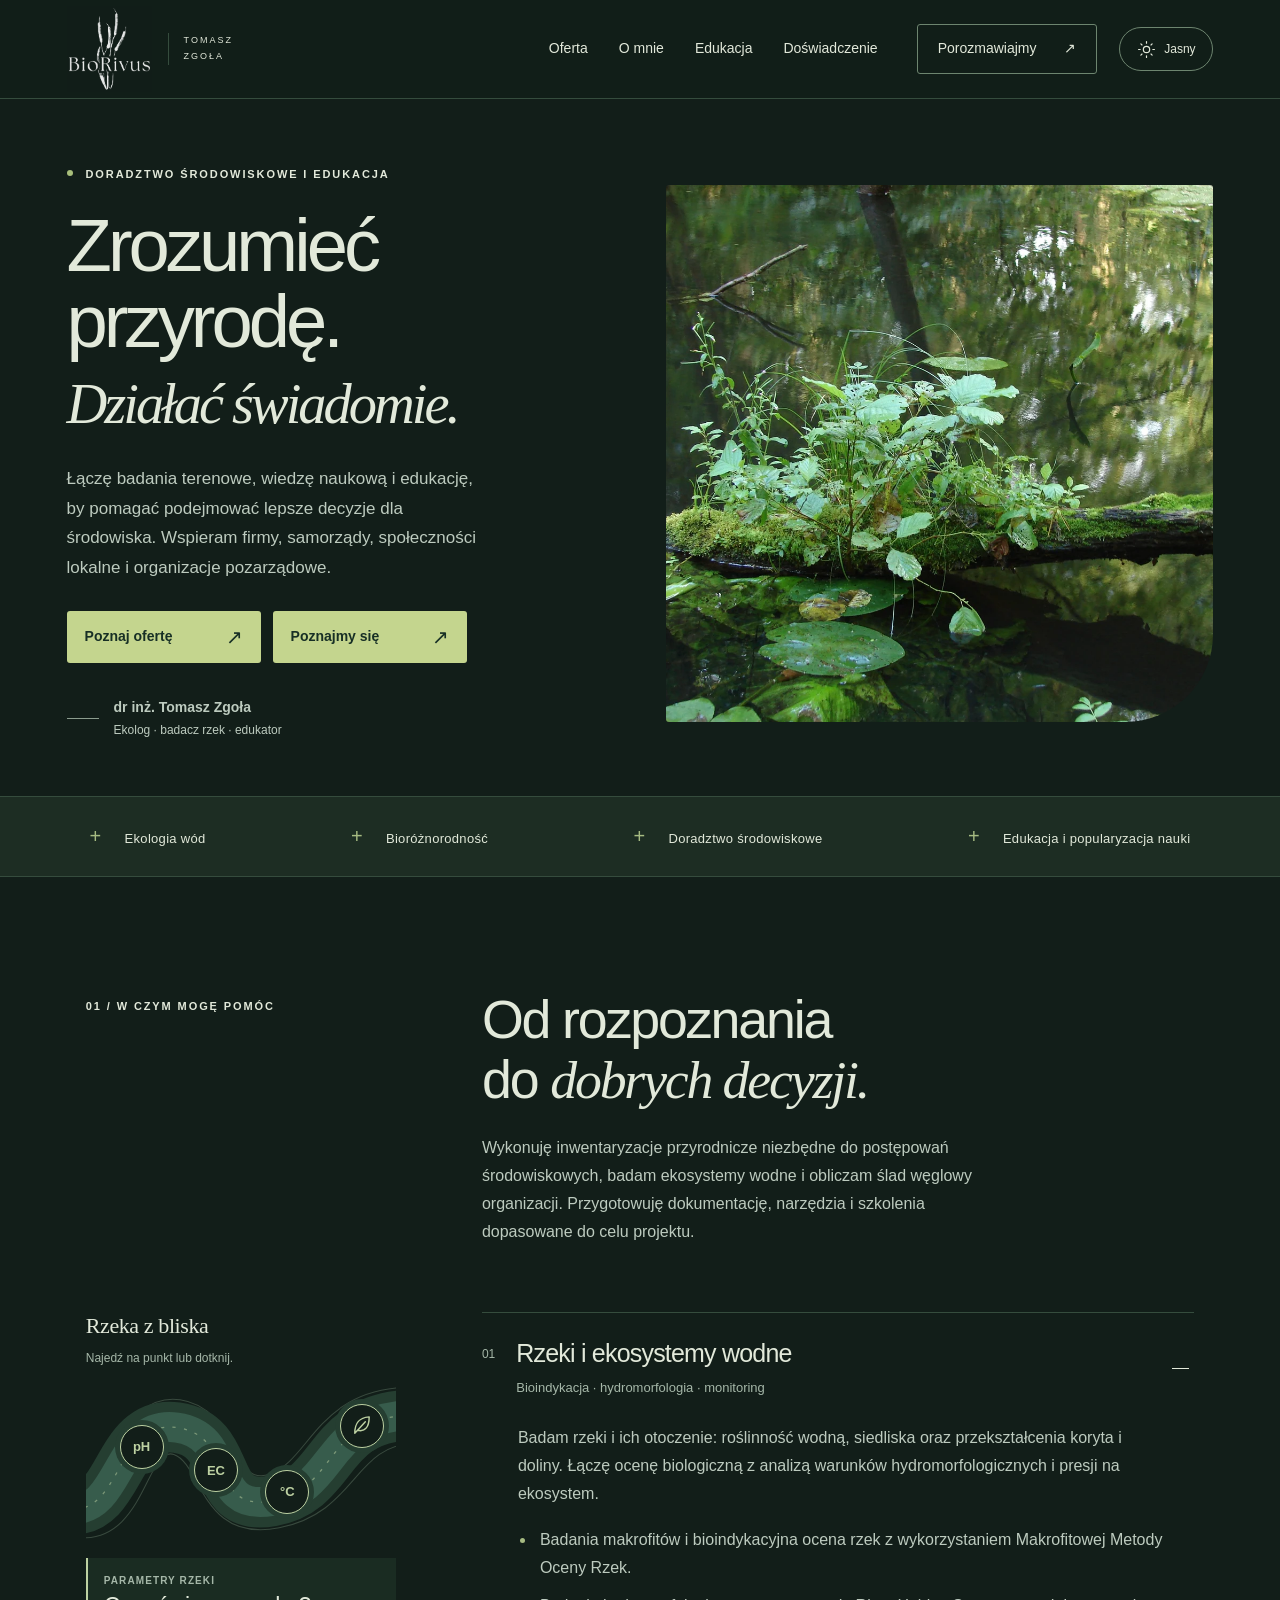
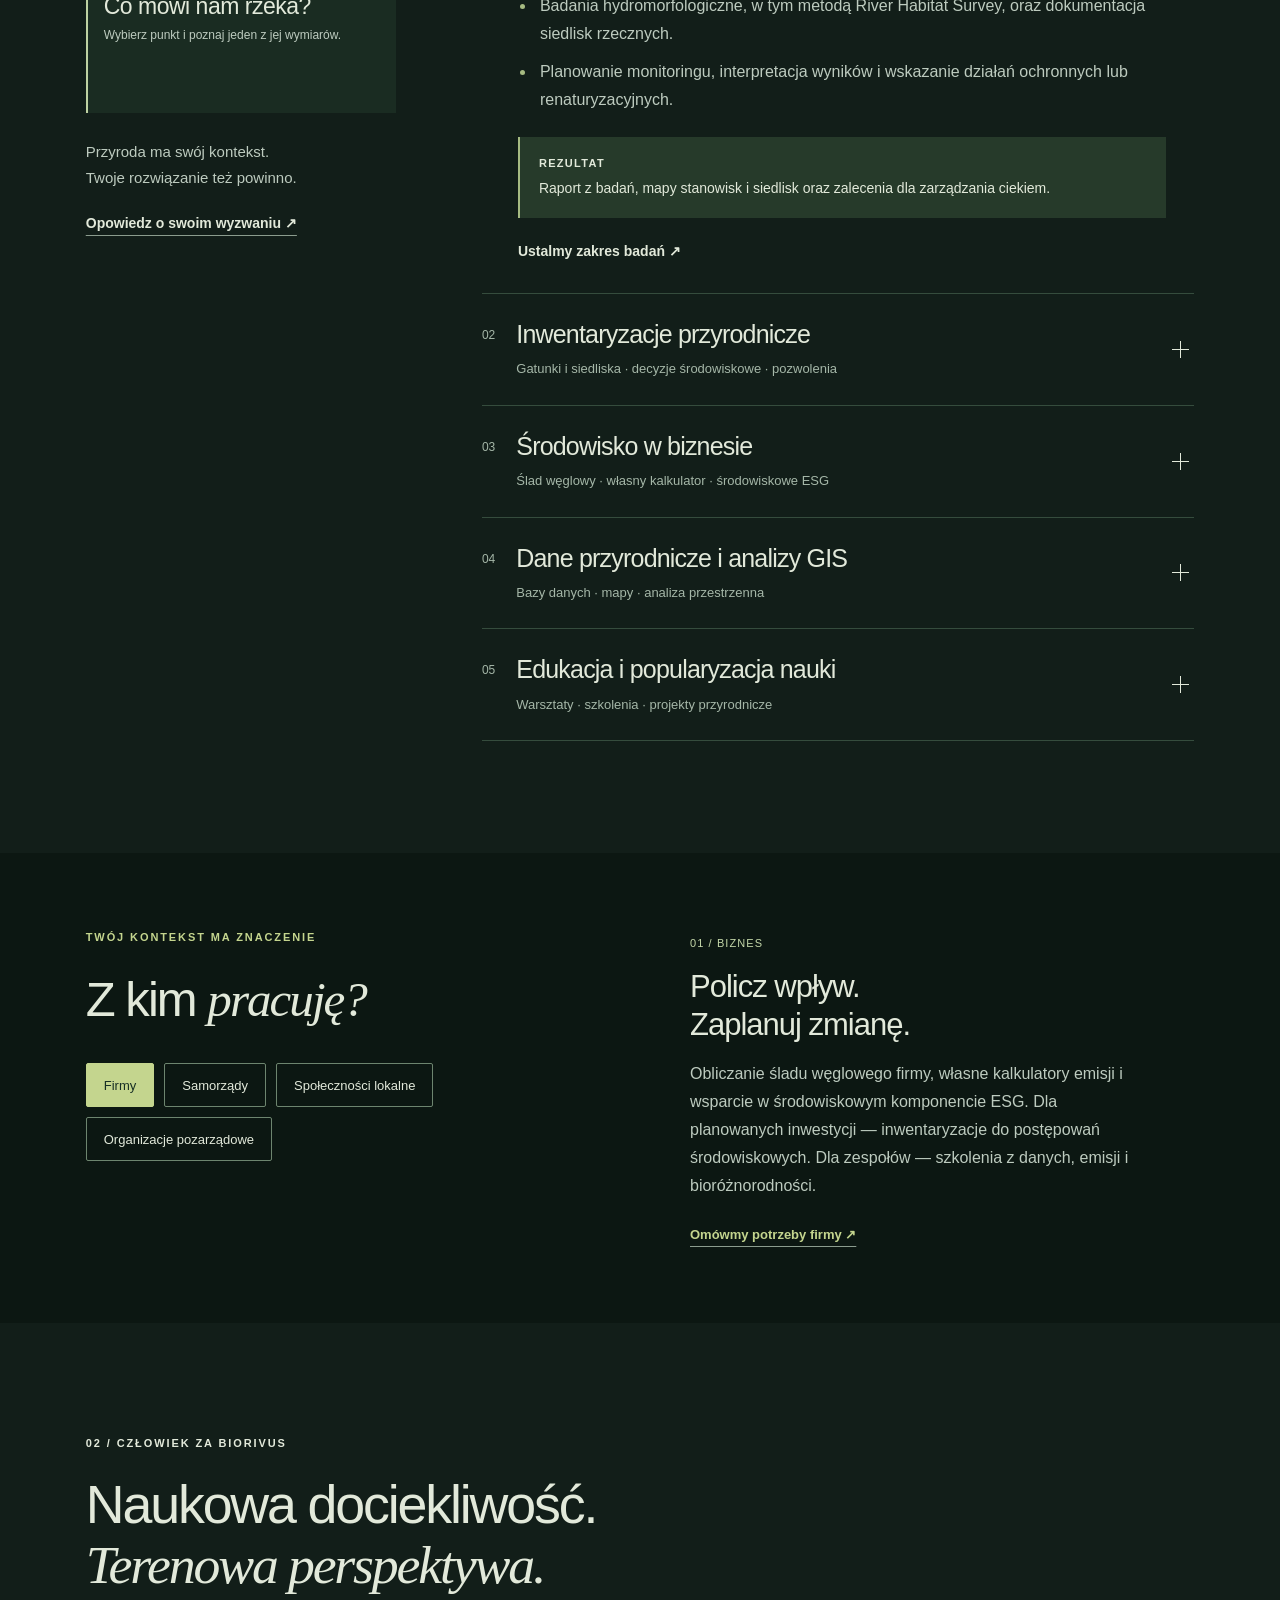
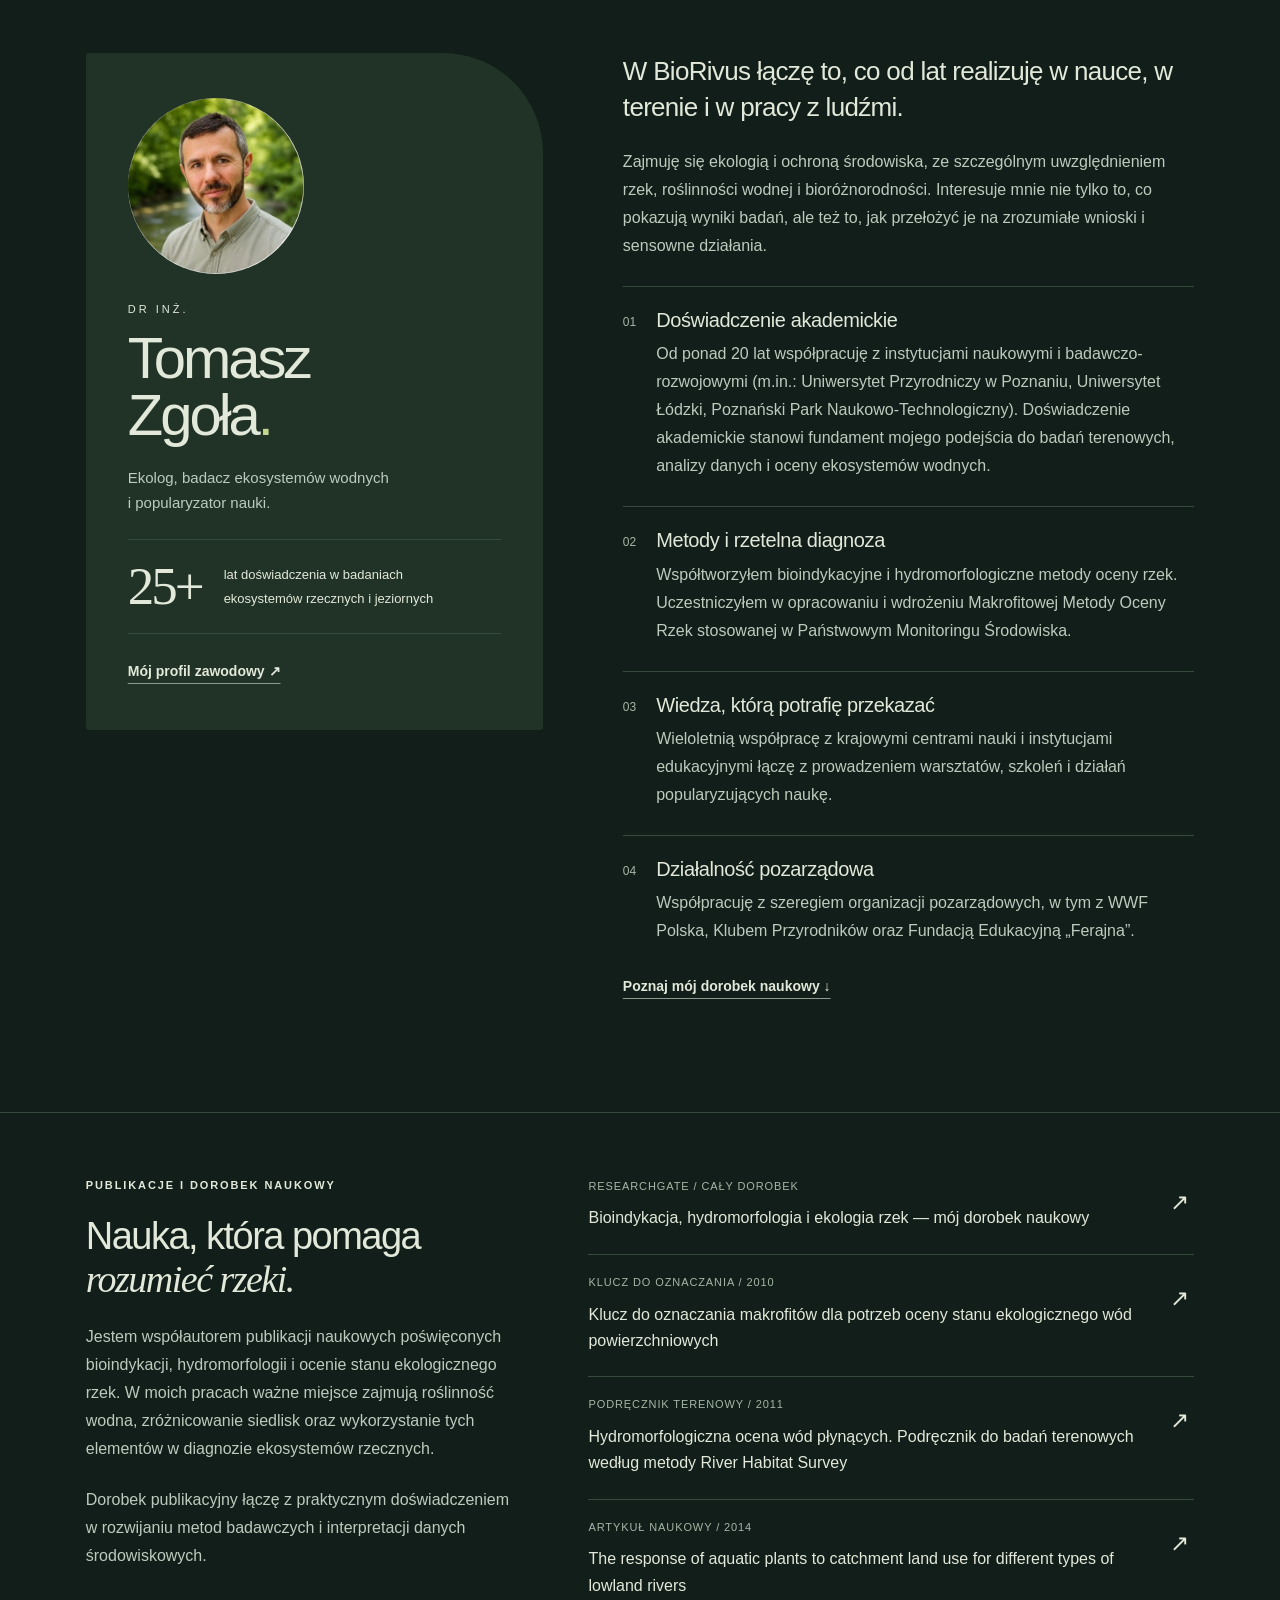
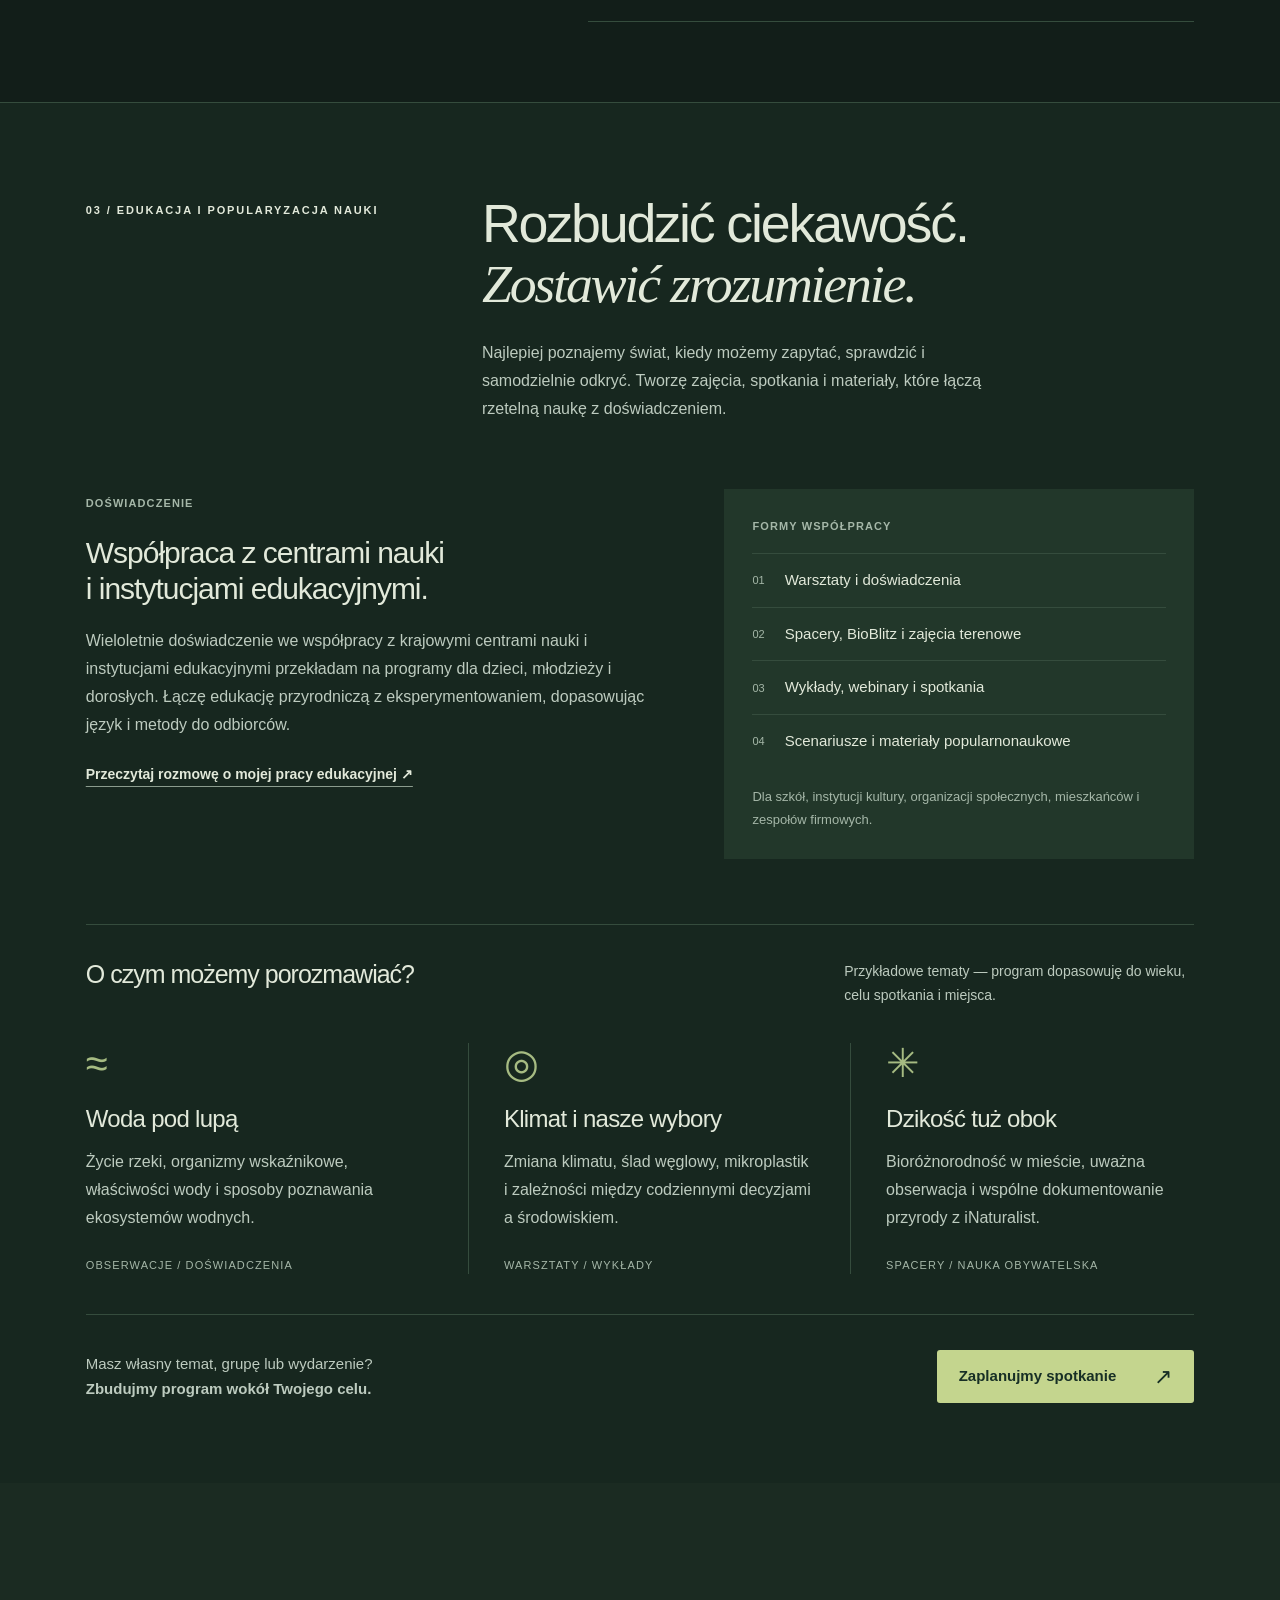
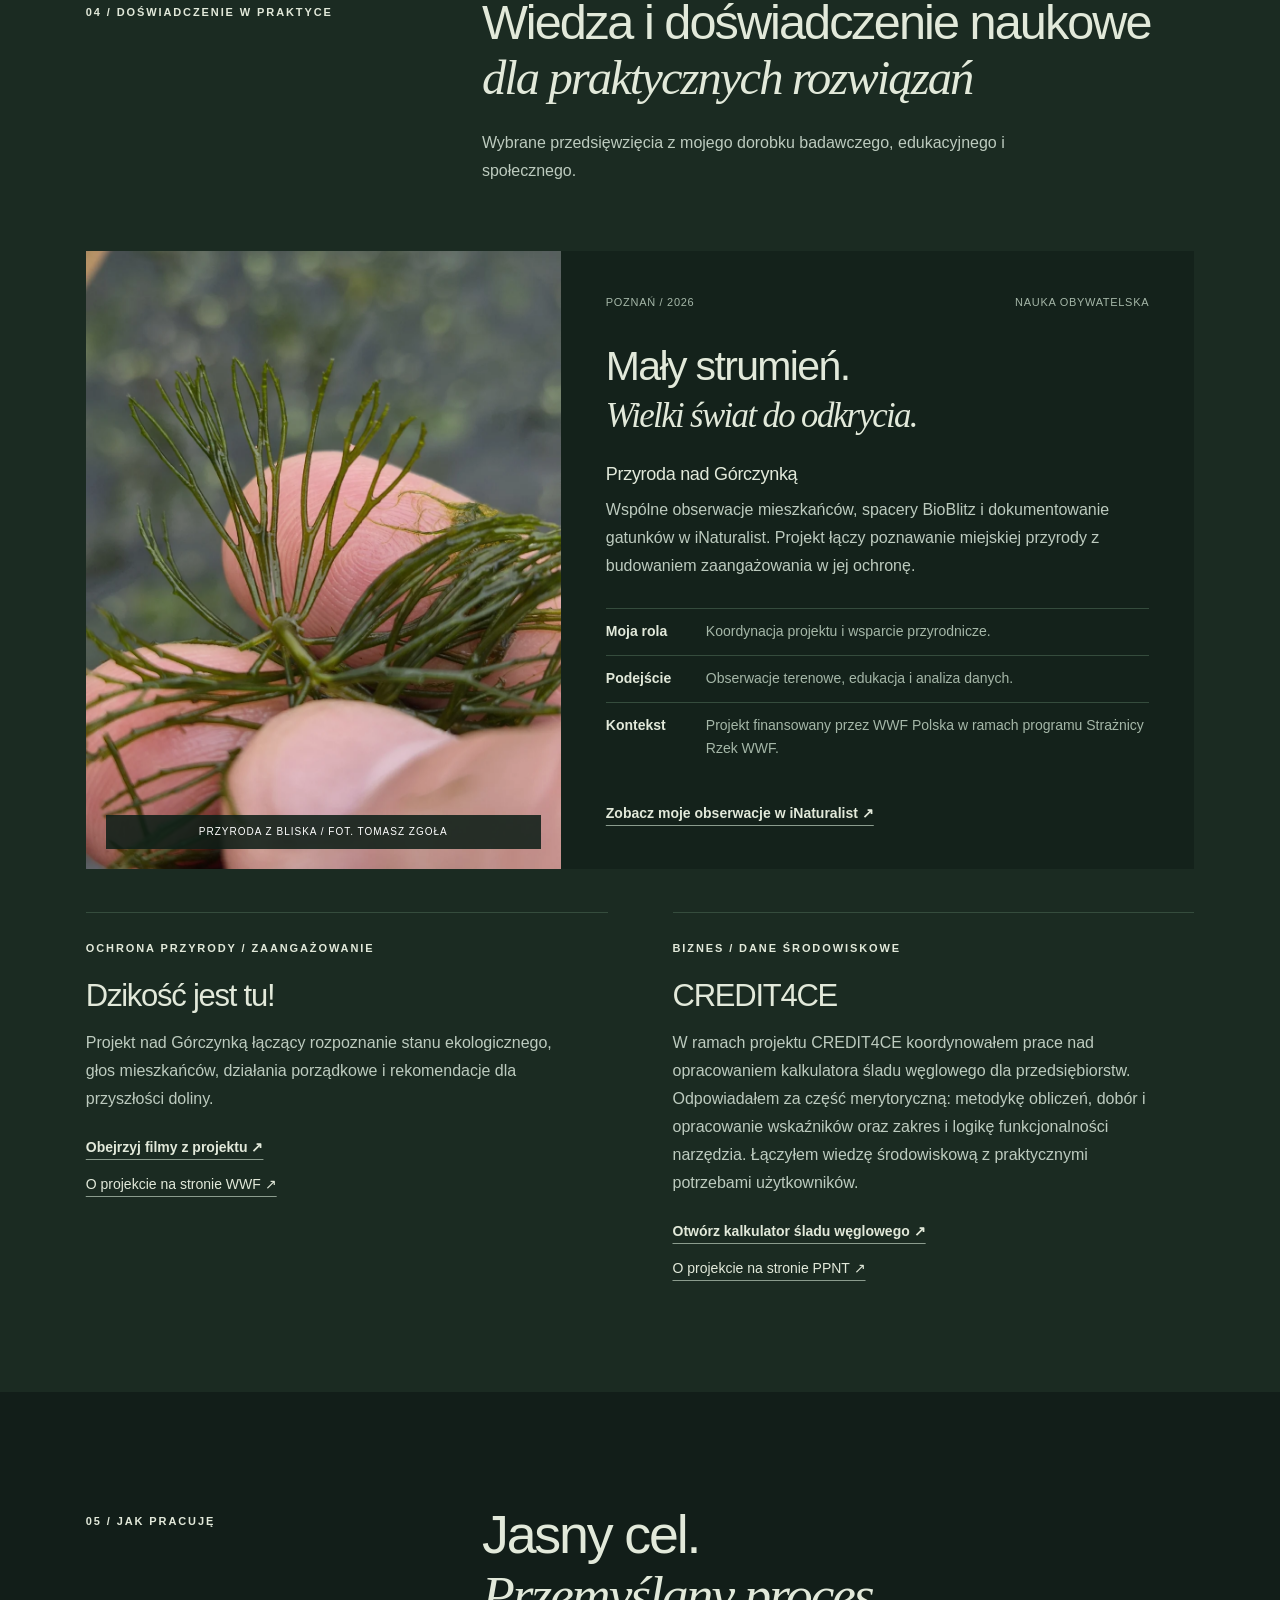
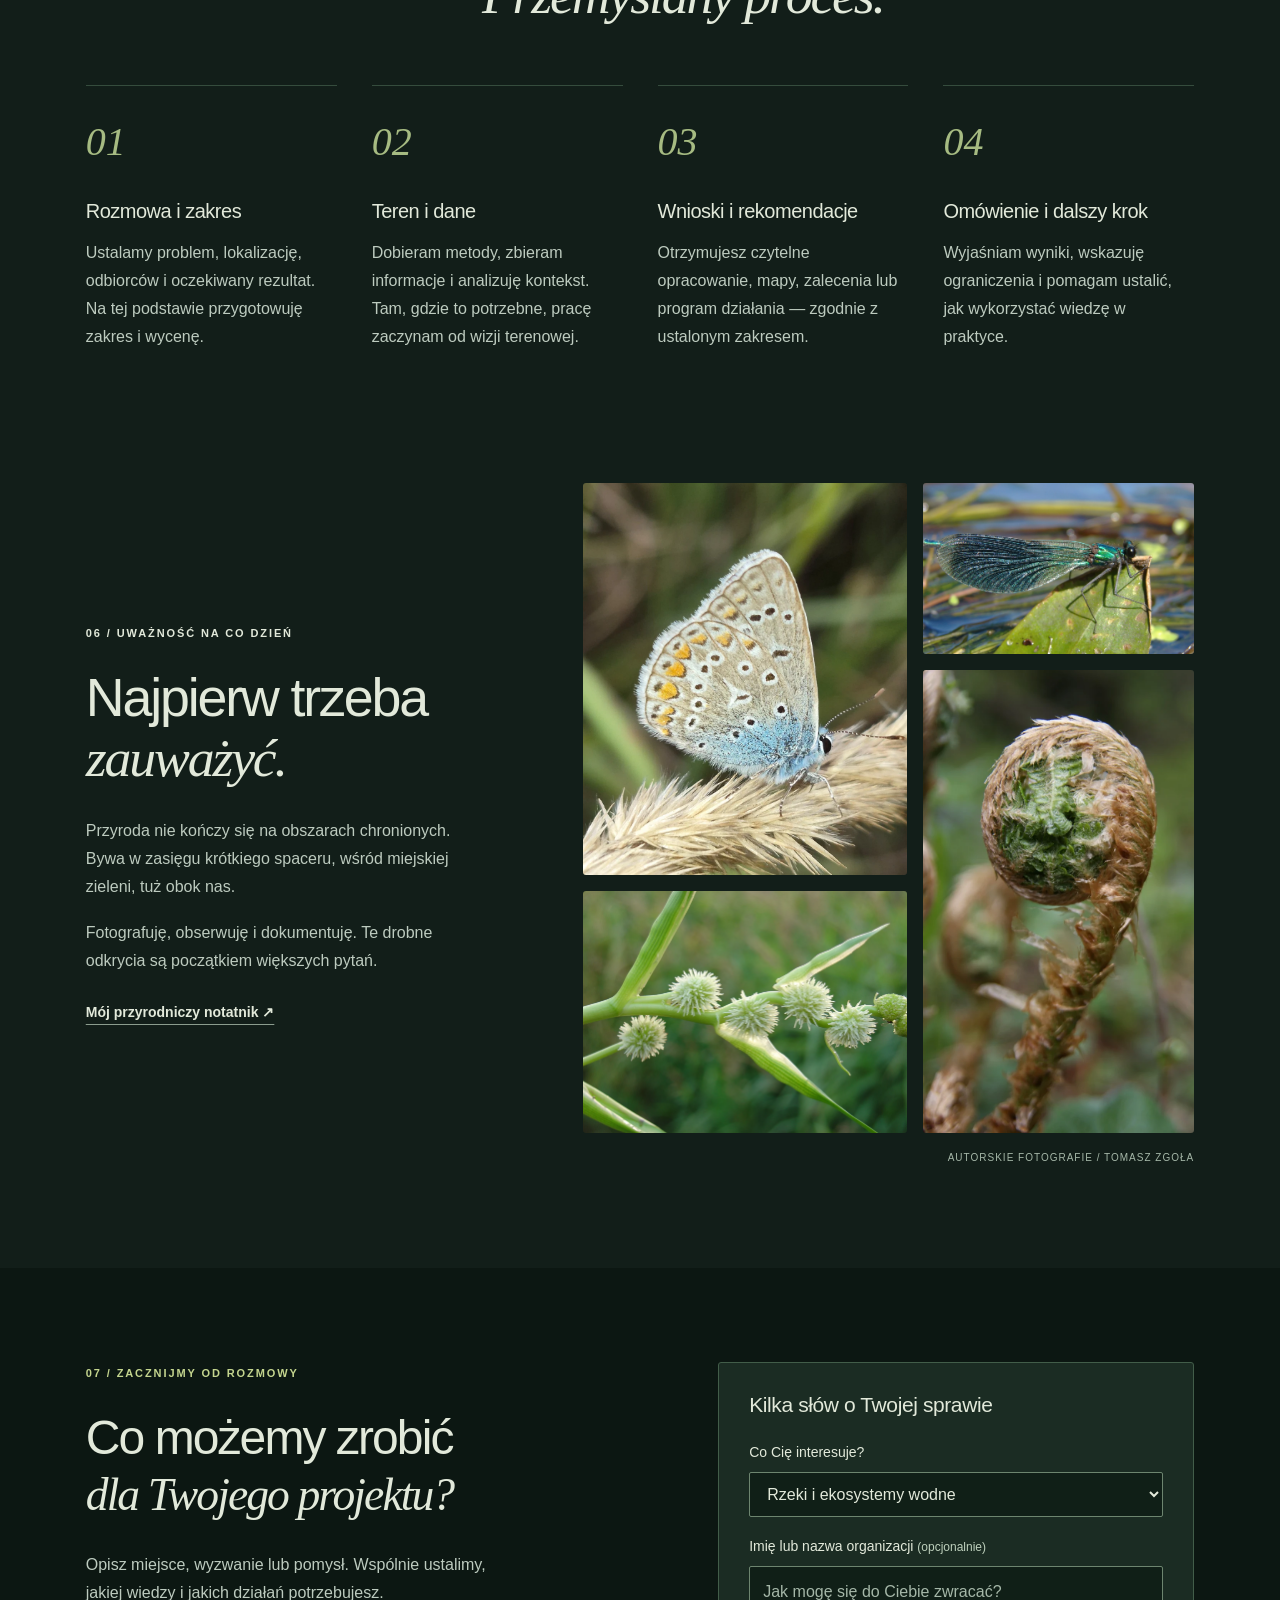
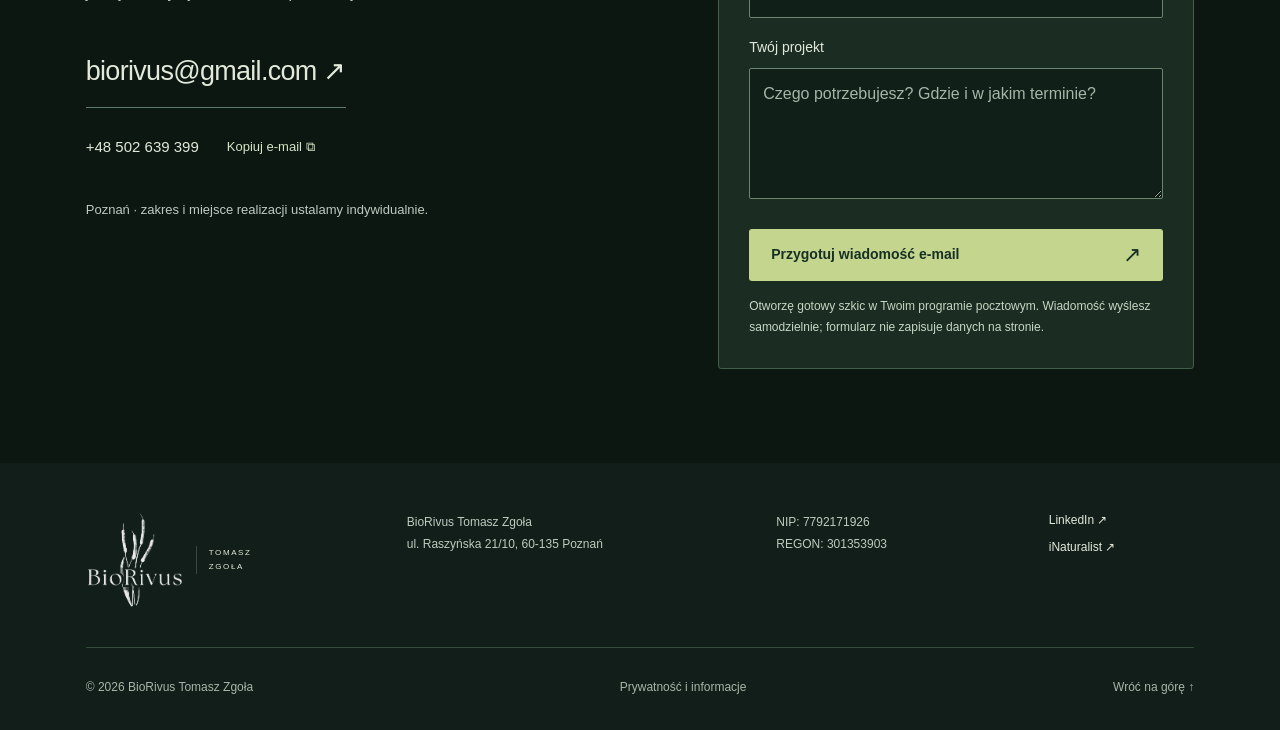
==== index.html @ cb795bac "Simplify hero and align photo gallery, unify calls to action and update experience" ====
<!doctype html>
<html lang="pl" data-theme="dark">
<head><meta charset="utf-8"><meta name="viewport" content="width=device-width, initial-scale=1"><meta name="theme-color" content="#121e19"><meta name="robots" content="index,follow,max-image-preview:large"><title>BioRivus Tomasz Zgoła | Doradztwo środowiskowe i edukacja</title><meta name="description" content="Inwentaryzacje przyrodnicze do postępowań środowiskowych, badania rzek, kalkulatory i obliczanie śladu węglowego, doradztwo ESG oraz edukacja. BioRivus Tomasz Zgoła."><meta property="og:title" content="BioRivus Tomasz Zgoła | Doradztwo środowiskowe i edukacja"><meta property="og:description" content="Inwentaryzacje przyrodnicze do postępowań środowiskowych, badania rzek, kalkulatory i obliczanie śladu węglowego, doradztwo ESG oraz edukacja. BioRivus Tomasz Zgoła."><meta property="og:type" content="website"><link rel="icon" href="assets/favicon.svg" type="image/svg+xml"><script id="theme-init">(function(){var theme='dark';try{var saved=localStorage.getItem('biorivus-theme');if(saved==='light'||saved==='dark')theme=saved;}catch(e){}document.documentElement.dataset.theme=theme;document.querySelector('meta[name="theme-color"]').content=theme==='dark'?'#121e19':'#f6f5ef';})();</script><link rel="stylesheet" href="style.css"><link rel="stylesheet" href="theme.css?v=20261024-1"><link rel="stylesheet" href="refinements.css?v=20261025-2"><script src="app.js?v=20261024-1" defer></script><script src="river.js?v=20261025-2" defer></script><link rel="canonical" href="https://www.biorivus.pl/"><meta name="author" content="Tomasz Zgoła"><meta property="og:url" content="https://www.biorivus.pl/"><meta property="og:site_name" content="BioRivus Tomasz Zgoła"><meta property="og:locale" content="pl_PL"><meta property="og:image" content="https://www.biorivus.pl/assets/hero-stream.webp"><meta property="og:image:alt" content="Roślinność nad spokojną wodą — fotografia Tomasza Zgoły"><meta name="twitter:card" content="summary_large_image"><meta name="twitter:title" content="BioRivus Tomasz Zgoła | Doradztwo środowiskowe i edukacja"><meta name="twitter:description" content="Inwentaryzacje przyrodnicze do postępowań środowiskowych, badania rzek, kalkulatory i obliczanie śladu węglowego, doradztwo ESG oraz edukacja. BioRivus Tomasz Zgoła."><meta name="twitter:image" content="https://www.biorivus.pl/assets/hero-stream.webp"><script type="application/ld+json">{"@context":"https://schema.org","@graph":[{"@type":"ProfessionalService","@id":"https://www.biorivus.pl/#firma","name":"BioRivus Tomasz Zgoła","url":"https://www.biorivus.pl/","description":"Inwentaryzacje przyrodnicze do postępowań środowiskowych, badania rzek, kalkulatory i obliczanie śladu węglowego, doradztwo ESG oraz edukacja. BioRivus Tomasz Zgoła.","email":"biorivus@gmail.com","telephone":"+48502639399","taxID":"7792171926","address":{"@type":"PostalAddress","streetAddress":"ul. Raszyńska 21/10","addressLocality":"Poznań","postalCode":"60-135","addressCountry":"PL"},"logo":"https://www.biorivus.pl/assets/biorivus-logo.webp","founder":{"@id":"https://www.biorivus.pl/#tomasz-zgola"},"hasOfferCatalog":{"@type":"OfferCatalog","name":"Oferta BioRivus","itemListElement":[{"@type":"Offer","itemOffered":{"@type":"Service","name":"Rzeki i ekosystemy wodne","description":"Badam rzeki i ich otoczenie: roślinność wodną, siedliska oraz przekształcenia koryta i doliny. Łączę ocenę biologiczną z analizą warunków hydromorfologicznych i presji na ekosystem.","provider":{"@id":"https://www.biorivus.pl/#firma"},"url":"https://www.biorivus.pl/#oferta"}},{"@type":"Offer","itemOffered":{"@type":"Service","name":"Inwentaryzacje przyrodnicze","description":"Wykonuję inwentaryzacje przyrodnicze na potrzeby postępowań o wydanie decyzji środowiskowych, ocen oddziaływania na środowisko oraz innych pozwoleń i uzgodnień dotyczących inwestycji.","provider":{"@id":"https://www.biorivus.pl/#firma"},"url":"https://www.biorivus.pl/#oferta"}},{"@type":"Offer","itemOffered":{"@type":"Service","name":"Środowisko w biznesie","description":"Obliczam ślad węglowy organizacji i opracowuję spersonalizowane kalkulatory emisji. Pomagam uporządkować dane środowiskowe do raportowania ESG, odpowiedzi dla kontrahentów i planowania redukcji wpływu na środowisko.","provider":{"@id":"https://www.biorivus.pl/#firma"},"url":"https://www.biorivus.pl/#oferta"}},{"@type":"Offer","itemOffered":{"@type":"Service","name":"Dane przyrodnicze i analizy GIS","description":"Przekształcam wyniki badań terenowych i dane przestrzenne w mapy oraz zestawienia przydatne w dokumentacji środowiskowej i zarządzaniu terenem.","provider":{"@id":"https://www.biorivus.pl/#firma"},"url":"https://www.biorivus.pl/#oferta"}},{"@type":"Offer","itemOffered":{"@type":"Service","name":"Edukacja i popularyzacja nauki","description":"Przygotowuję i prowadzę zajęcia o wodzie, bioróżnorodności i wpływie człowieka na środowisko. Dobieram program, metody i materiały do wieku uczestników, miejsca oraz celu spotkania.","provider":{"@id":"https://www.biorivus.pl/#firma"},"url":"https://www.biorivus.pl/#oferta"}}]}},{"@type":"Person","@id":"https://www.biorivus.pl/#tomasz-zgola","name":"Tomasz Zgoła","honorificPrefix":"dr inż.","jobTitle":"Ekolog, badacz ekosystemów wodnych i edukator","image":"https://www.biorivus.pl/assets/tomasz-zgola.webp","url":"https://www.biorivus.pl/#kompetencje","worksFor":{"@id":"https://www.biorivus.pl/#firma"},"knowsAbout":["Bioindykacja","Hydromorfologia","Ekologia wód","Bioróżnorodność","Ślad węglowy","Edukacja przyrodnicza","Inwentaryzacje przyrodnicze","Kalkulatory śladu węglowego","Środowiskowy komponent ESG"],"sameAs":["https://www.linkedin.com/in/tomasz-zgo%C5%82a/","https://www.researchgate.net/profile/Tomasz-Zgola","https://www.inaturalist.org/people/tomasz88083"]},{"@type":"WebSite","@id":"https://www.biorivus.pl/#witryna","url":"https://www.biorivus.pl/","name":"BioRivus Tomasz Zgoła","publisher":{"@id":"https://www.biorivus.pl/#firma"},"inLanguage":"pl-PL"},{"@type":"WebPage","@id":"https://www.biorivus.pl/#strona","url":"https://www.biorivus.pl/","name":"BioRivus Tomasz Zgoła | Doradztwo środowiskowe i edukacja","description":"Inwentaryzacje przyrodnicze do postępowań środowiskowych, badania rzek, kalkulatory i obliczanie śladu węglowego, doradztwo ESG oraz edukacja. BioRivus Tomasz Zgoła.","isPartOf":{"@id":"https://www.biorivus.pl/#witryna"},"about":{"@id":"https://www.biorivus.pl/#firma"},"inLanguage":"pl-PL"}]}</script></head>
<body>
<a class="skip" href="#main">Przejdź do treści</a>
<header class="header"><a class="brand" href="#start" aria-label="BioRivus Tomasz Zgoła — strona główna"><img class="brand-logo" src="assets/biorivus-logo.webp" width="498" height="500" alt="BioRivus — logo z motywem roślin wodnych"><small>TOMASZ<br>ZGOŁA</small></a><div class="header-actions"><button class="theme-toggle" id="theme-toggle" type="button" aria-label="Włącz jasny motyw" title="Włącz jasny motyw" hidden><svg class="theme-sun" width="19" height="19" viewBox="0 0 24 24" fill="none" stroke="currentColor" stroke-width="1.5" stroke-linecap="round" aria-hidden="true"><circle cx="12" cy="12" r="4"/><path d="M12 2v2m0 16v2M2 12h2m16 0h2M4.9 4.9l1.4 1.4m11.4 11.4 1.4 1.4M4.9 19.1l1.4-1.4M17.7 6.3l1.4-1.4"/></svg><svg class="theme-moon" width="19" height="19" viewBox="0 0 24 24" fill="none" stroke="currentColor" stroke-width="1.5" stroke-linecap="round" stroke-linejoin="round" aria-hidden="true"><path d="M20.6 13.2A8.8 8.8 0 0 1 10.8 3.4a8.8 8.8 0 1 0 9.8 9.8Z"/></svg><span class="theme-label">Jasny</span></button><button class="menu-toggle" aria-expanded="false" aria-controls="navigation"><span>Menu</span><svg width="22" height="16" viewBox="0 0 22 16" aria-hidden="true"><path d="M0 2h22M0 8h22M0 14h22"/></svg></button></div><nav id="navigation" aria-label="Menu główne"><a href="#oferta">Oferta</a><a href="#kompetencje">O mnie</a><a href="#edukacja">Edukacja</a><a href="#projekty">Doświadczenie</a><a class="nav-cta" href="#kontakt">Porozmawiajmy <span aria-hidden="true">↗</span></a></nav></header>
<main id="main">
<section class="hero" id="start" aria-labelledby="hero-title"><div class="hero-copy"><p class="eyebrow"><span class="tiny-dot"></span> DORADZTWO ŚRODOWISKOWE I EDUKACJA</p><h1 id="hero-title">Zrozumieć<br>przyrodę.<br><em>Działać świadomie.</em></h1><p class="hero-intro">Łączę badania terenowe, wiedzę naukową i edukację, by pomagać podejmować lepsze decyzje dla środowiska. Wspieram firmy, samorządy, społeczności lokalne i organizacje pozarządowe.</p><div class="hero-actions"><a class="button dark" href="#oferta">Poznaj ofertę <span aria-hidden="true">↗</span></a><a class="button dark" href="#kompetencje">Poznajmy się <span aria-hidden="true">↗</span></a></div><div class="hero-author"><span class="author-rule"></span><p><strong>dr inż. Tomasz Zgoła</strong><br>Ekolog · badacz rzek · edukator</p></div></div><div class="hero-visual hero-landscape"><img src="assets/hero-stream.webp" width="1400" height="1005" alt="Rośliny na omszałym pniu nad spokojną wodą — fotografia Tomasza Zgoły" fetchpriority="high"></div></section>
<div class="expertise-strip" aria-label="Główne obszary specjalizacji"><span>Ekologia wód</span><span>Bioróżnorodność</span><span>Doradztwo środowiskowe</span><span>Edukacja i popularyzacja nauki</span></div>
<section class="section offer" id="oferta" aria-labelledby="offer-title"><div class="section-heading"><p class="eyebrow">01 / W CZYM MOGĘ POMÓC</p><div><h2 id="offer-title">Od rozpoznania<br>do <em>dobrych decyzji.</em></h2><p>Wykonuję inwentaryzacje przyrodnicze niezbędne do postępowań środowiskowych, badam ekosystemy wodne i obliczam ślad węglowy organizacji. Przygotowuję dokumentację, narzędzia i szkolenia dopasowane do celu projektu.</p></div></div><div class="offer-layout"><aside class="offer-aside" aria-label="Poznaj środowisko wodne"><div class="river-explorer" role="group" aria-labelledby="river-title">
<div class="river-heading"><h3 id="river-title">Rzeka z bliska</h3></div>
<p class="river-hint">Najedź na punkt lub dotknij.</p>
<div class="river-map">
<svg viewBox="0 0 300 160" fill="none" aria-hidden="true" focusable="false">
<path class="river-contour" d="M-20 100C26 100 34 13 91 21S139 107 178 93S224 11 312 9M-12 154C57 164 58 65 85 74S111 160 187 145S258 64 320 63"/>
<path class="river-bank" d="M-12 127C35 127 30 40 88 48S117 130 180 119S230 40 312 36"/>
<path class="river-water" d="M-12 127C35 127 30 40 88 48S117 130 180 119S230 40 312 36"/>
<path class="river-current" d="M-12 127C35 127 30 40 88 48S117 130 180 119S230 40 312 36"/>

</svg>
<button type="button" class="river-point river-point-ph" data-river="ph" aria-label="pH — odczyn wody" aria-controls="river-readout" aria-pressed="false">pH</button>
<button type="button" class="river-point river-point-ec" data-river="ec" aria-label="Przewodność elektrolityczna — zawartość jonów" aria-controls="river-readout" aria-pressed="false">EC</button>
<button type="button" class="river-point river-point-temp" data-river="temp" aria-label="Temperatura wody — znaczenie dla organizmów" aria-controls="river-readout" aria-pressed="false">°C</button>
<button type="button" class="river-point river-point-species" data-river="species" aria-label="Roślinność wodna — jeżogłówka gałęzista" aria-controls="river-readout" aria-pressed="false"><svg width="23" height="23" viewBox="0 0 24 24" fill="none" stroke="currentColor" stroke-width="1.5" stroke-linecap="round" stroke-linejoin="round" aria-hidden="true"><path d="M5 20C5 12 7 4 20 3c0 10-4 16-12 14M5 20 16 8"/></svg></button>
</div>
<div class="river-readout" id="river-readout" role="status" aria-live="polite" aria-atomic="true"><span class="river-metric">PARAMETRY RZEKI</span><strong class="river-value">Co mówi nam rzeka?</strong><p class="river-description">Wybierz punkt i poznaj jeden z jej wymiarów.</p></div>

<noscript><p class="river-hint">Badamy m.in. pH, konduktywność, temperaturę i roślinność wodną.</p></noscript>
</div><p>Przyroda ma swój kontekst.<br><strong>Twoje rozwiązanie też powinno.</strong></p><a class="text-link" href="#kontakt">Opowiedz o swoim wyzwaniu ↗</a></aside><div class="service-list">
<details class="service" open><summary><span class="service-num">01</span><div><h3>Rzeki i ekosystemy wodne</h3><p>Bioindykacja · hydromorfologia · monitoring</p></div><span class="plus" aria-hidden="true"></span></summary><div class="service-content"><p>Badam rzeki i ich otoczenie: roślinność wodną, siedliska oraz przekształcenia koryta i doliny. Łączę ocenę biologiczną z analizą warunków hydromorfologicznych i presji na ekosystem.</p><ul><li>Badania makrofitów i bioindykacyjna ocena rzek z wykorzystaniem Makrofitowej Metody Oceny Rzek.</li><li>Badania hydromorfologiczne, w tym metodą River Habitat Survey, oraz dokumentacja siedlisk rzecznych.</li><li>Planowanie monitoringu, interpretacja wyników i wskazanie działań ochronnych lub renaturyzacyjnych.</li></ul><div class="deliverable"><span>REZULTAT</span> Raport z badań, mapy stanowisk i siedlisk oraz zalecenia dla zarządzania ciekiem.</div><a href="#kontakt" class="service-contact" data-topic="Rzeki i ekosystemy wodne">Ustalmy zakres badań ↗</a></div></details>
<details class="service"><summary><span class="service-num">02</span><div><h3>Inwentaryzacje przyrodnicze</h3><p>Gatunki i siedliska · decyzje środowiskowe · pozwolenia</p></div><span class="plus" aria-hidden="true"></span></summary><div class="service-content"><p>Wykonuję inwentaryzacje przyrodnicze na potrzeby postępowań o wydanie decyzji środowiskowych, ocen oddziaływania na środowisko oraz innych pozwoleń i uzgodnień dotyczących inwestycji.</p><ul><li>Rozpoznanie gatunków i siedlisk, lokalizacja stanowisk oraz dokumentacja terenowa i fotograficzna.</li><li>Zakres i harmonogram badań dopasowane do rodzaju inwestycji, sezonowości przyrody i wymagań postępowania.</li><li>Opracowania przyrodnicze do kart informacyjnych przedsięwzięć i raportów OOŚ, postępowań wodnoprawnych oraz zezwoleń dotyczących gatunków chronionych.</li><li>Ocena potencjalnych kolizji z przyrodą i zalecenia ograniczające oddziaływanie planowanych działań.</li></ul><div class="deliverable"><span>REZULTAT</span> Dokumentacja inwentaryzacji, mapy i dane GIS do wykorzystania w postępowaniu środowiskowym.</div><a href="#kontakt" class="service-contact" data-topic="Inwentaryzacje przyrodnicze">Omówmy inwestycję i terminy ↗</a></div></details>
<details class="service"><summary><span class="service-num">03</span><div><h3>Środowisko w biznesie</h3><p>Ślad węglowy · własny kalkulator · środowiskowe ESG</p></div><span class="plus" aria-hidden="true"></span></summary><div class="service-content"><p>Obliczam ślad węglowy organizacji i opracowuję spersonalizowane kalkulatory emisji. Pomagam uporządkować dane środowiskowe do raportowania ESG, odpowiedzi dla kontrahentów i planowania redukcji wpływu na środowisko.</p><ul><li><strong>Ślad węglowy organizacji:</strong> ustalenie granic obliczeń, zebranie danych i dobór wskaźników; zakresy 1 i 2 oraz właściwe kategorie zakresu 3 według GHG Protocol.</li><li><strong>Spersonalizowany kalkulator:</strong> metodyka, wskaźniki emisji, formularze danych i funkcje dopasowane do działalności podmiotu, w tym porównywanie okresów i scenariuszy redukcji.</li><li><strong>Środowiskowy komponent ESG:</strong> dane i wskaźniki dotyczące klimatu, energii, wody, zanieczyszczeń, bioróżnorodności i zasobów; wsparcie zgodnie z właściwymi wymaganiami ESRS lub dobrowolnym standardem VS, rozwijającym VSME.</li><li><strong>Szkolenia i wdrożenie:</strong> zbieranie danych, liczenie emisji, obsługa kalkulatora i wykorzystanie informacji środowiskowych w raportowaniu oraz decyzjach firmy.</li></ul><div class="deliverable"><span>REZULTAT</span> Bilans emisji z opisem założeń, kalkulator lub zestaw danych ESG oraz przygotowanie zespołu do samodzielnej pracy — zależnie od uzgodnionego zakresu.</div><p class="service-standards">Punkty odniesienia: <a href="https://ghgprotocol.org/corporate-standard" target="_blank" rel="noopener noreferrer">GHG Protocol ↗</a> · <a href="https://www.efrag.org/en/news-and-calendar/news/european-commission-adopts-revised-esrs-and-voluntary-sustainability-reporting-standard-efrag" target="_blank" rel="noopener noreferrer">ESRS i dobrowolny standard VS ↗</a></p><a href="#kontakt" class="service-contact" data-topic="Środowisko w biznesie">Porozmawiajmy o emisjach i danych ↗</a></div></details>
<details class="service"><summary><span class="service-num">04</span><div><h3>Dane przyrodnicze i analizy GIS</h3><p>Bazy danych · mapy · analiza przestrzenna</p></div><span class="plus" aria-hidden="true"></span></summary><div class="service-content"><p>Przekształcam wyniki badań terenowych i dane przestrzenne w mapy oraz zestawienia przydatne w dokumentacji środowiskowej i zarządzaniu terenem.</p><ul><li>Porządkowanie i weryfikacja danych o gatunkach, siedliskach oraz stanowiskach badawczych.</li><li>Mapy inwentaryzacji, presji i kolizji przestrzennych; analiza otoczenia cieków i sposobu użytkowania zlewni.</li><li>Porównanie wyników monitoringu w czasie, zestawienia wskaźników i opracowanie wniosków.</li></ul><div class="deliverable"><span>REZULTAT</span> Mapy tematyczne, uporządkowane warstwy GIS i raport analityczny w uzgodnionym formacie.</div><a href="#kontakt" class="service-contact" data-topic="Dane przyrodnicze i GIS">Ustalmy zakres analizy ↗</a></div></details>
<details class="service"><summary><span class="service-num">05</span><div><h3>Edukacja i popularyzacja nauki</h3><p>Warsztaty · szkolenia · projekty przyrodnicze</p></div><span class="plus" aria-hidden="true"></span></summary><div class="service-content"><p>Przygotowuję i prowadzę zajęcia o wodzie, bioróżnorodności i wpływie człowieka na środowisko. Dobieram program, metody i materiały do wieku uczestników, miejsca oraz celu spotkania.</p><ul><li>Warsztaty i zajęcia terenowe: obserwacje organizmów, proste badania wody i poznawanie lokalnych ekosystemów.</li><li>Spacery przyrodnicze, BioBlitz i projekty nauki obywatelskiej z dokumentowaniem obserwacji w iNaturalist.</li><li>Szkolenia, wykłady i webinary dla zespołów firmowych, edukatorów, samorządów oraz organizacji pozarządowych.</li><li>Scenariusze, materiały popularnonaukowe i programy wolontariatu przyrodniczego.</li></ul><div class="deliverable"><span>REZULTAT</span> Program i materiały dopasowane do grupy, przygotowanie zajęć oraz ich merytoryczne prowadzenie.</div><a href="#kontakt" class="service-contact" data-topic="Edukacja i popularyzacja nauki">Zaplanujmy zajęcia ↗</a></div></details>
</div></div></section>
<section class="audience-section" aria-labelledby="audience-title"><div class="audience-inner"><div><p class="eyebrow">TWÓJ KONTEKST MA ZNACZENIE</p><h2 id="audience-title">Z kim <em>pracuję?</em></h2><div class="audience-tabs" role="tablist" aria-label="Oferta dla odbiorców"><button type="button" role="tab" id="tab-firmy" aria-controls="panel-firmy" aria-selected="true">Firmy</button><button type="button" role="tab" id="tab-samorzady" aria-controls="panel-samorzady" aria-selected="false" tabindex="-1">Samorządy</button><button type="button" role="tab" id="tab-spolecznosci" aria-controls="panel-spolecznosci" aria-selected="false" tabindex="-1">Społeczności lokalne</button><button type="button" role="tab" id="tab-organizacje" aria-controls="panel-organizacje" aria-selected="false" tabindex="-1">Organizacje pozarządowe</button></div></div><div class="audience-panels"><div role="tabpanel" id="panel-firmy" aria-labelledby="tab-firmy"><span class="audience-tag">01 / BIZNES</span><h3>Policz wpływ.<br>Zaplanuj zmianę.</h3><p>Obliczanie śladu węglowego firmy, własne kalkulatory emisji i wsparcie w środowiskowym komponencie ESG. Dla planowanych inwestycji — inwentaryzacje do postępowań środowiskowych. Dla zespołów — szkolenia z danych, emisji i bioróżnorodności.</p><a href="#kontakt" class="text-link" data-topic="Środowisko w biznesie">Omówmy potrzeby firmy ↗</a></div><div role="tabpanel" id="panel-samorzady" aria-labelledby="tab-samorzady" hidden><span class="audience-tag">02 / SAMORZĄDY</span><h3>Dane o przyrodzie.<br>Podstawa lokalnych decyzji.</h3><p>Inwentaryzacje przyrodnicze do dokumentacji inwestycji, badania i monitoring cieków oraz mapy siedlisk i presji. Przygotowuję zalecenia dla ochrony przyrody i gospodarowania wodą, a także programy edukacyjne dla mieszkańców.</p><a href="#kontakt" class="text-link" data-topic="Inwentaryzacje przyrodnicze">Porozmawiajmy o Twojej gminie ↗</a></div><div role="tabpanel" id="panel-spolecznosci" aria-labelledby="tab-spolecznosci" hidden><span class="audience-tag">03 / SPOŁECZNOŚCI LOKALNE</span><h3>Poznać najbliższą przyrodę.<br>Działać wspólnie.</h3><p>Spacery przyrodnicze, BioBlitz i wspólne dokumentowanie gatunków. Pomagam mieszkańcom poznawać lokalne rzeki i tereny zieleni, rozumieć zagrożenia oraz przekładać obserwacje na propozycje działań ochronnych.</p><a href="#kontakt" class="text-link" data-topic="Edukacja i popularyzacja nauki">Zaplanujmy lokalne działanie ↗</a></div><div role="tabpanel" id="panel-organizacje" aria-labelledby="tab-organizacje" hidden><span class="audience-tag">04 / ORGANIZACJE POZARZĄDOWE</span><h3>Przyrodnicza wiedza.<br>Wsparcie Twojego projektu.</h3><p>Wsparcie merytoryczne projektów ochrony przyrody i edukacji: rozpoznanie terenowe, metodyka obserwacji, analiza danych i rekomendacje. Współtworzę programy nauki obywatelskiej, materiały edukacyjne i działania angażujące wolontariuszy.</p><a href="#kontakt" class="text-link" data-topic="Inny temat / współpraca">Porozmawiajmy o projekcie ↗</a></div></div></div></section>
<section class="section about" id="kompetencje" aria-labelledby="about-title"><div class="about-intro"><p class="eyebrow">02 / CZŁOWIEK ZA BIORIVUS</p><h2 id="about-title">Naukowa dociekliwość.<br><em>Terenowa perspektywa.</em></h2></div><div class="about-layout"><div class="about-signature"><img class="about-portrait" src="assets/tomasz-zgola.webp" alt="Tomasz Zgoła — portret na tle zieleni" width="400" height="400" loading="lazy"><div class="credential-label">DR INŻ.</div><div class="name-display">Tomasz<br>Zgoła<span>.</span></div><p>Ekolog, badacz ekosystemów wodnych<br>i popularyzator nauki.</p><div class="years"><strong>25+</strong><span>lat doświadczenia w badaniach<br>ekosystemów rzecznych i jeziornych</span></div><a href="https://pl.linkedin.com/in/tomasz-zgo%C5%82a" target="_blank" rel="noopener noreferrer" class="text-link">Mój profil zawodowy ↗</a></div><div class="about-body"><p class="large-copy">W BioRivus łączę to, co od lat realizuję w nauce, w terenie i w pracy z ludźmi.</p><p>Zajmuję się ekologią i ochroną środowiska, ze szczególnym uwzględnieniem rzek, roślinności wodnej i bioróżnorodności. Interesuje mnie nie tylko to, co pokazują wyniki badań, ale też to, jak przełożyć je na zrozumiałe wnioski i sensowne działania.</p><div class="competency"><span>01</span><div><h3>Doświadczenie akademickie</h3><p>Od ponad 20 lat współpracuję z instytucjami naukowymi i badawczo-rozwojowymi (m.in.: Uniwersytet Przyrodniczy w Poznaniu, Uniwersytet Łódzki, Poznański Park Naukowo-Technologiczny). Doświadczenie akademickie stanowi fundament mojego podejścia do badań terenowych, analizy danych i oceny ekosystemów wodnych.</p></div></div><div class="competency"><span>02</span><div><h3>Metody i rzetelna diagnoza</h3><p>Współtworzyłem bioindykacyjne i hydromorfologiczne metody oceny rzek. Uczestniczyłem w opracowaniu i wdrożeniu Makrofitowej Metody Oceny Rzek stosowanej w Państwowym Monitoringu Środowiska.</p></div></div><div class="competency"><span>03</span><div><h3>Wiedza, którą potrafię przekazać</h3><p>Wieloletnią współpracę z krajowymi centrami nauki i instytucjami edukacyjnymi łączę z prowadzeniem warsztatów, szkoleń i działań popularyzujących naukę.</p></div></div><div class="competency"><span>04</span><div><h3>Działalność pozarządowa</h3><p>Współpracuję z szeregiem organizacji pozarządowych, w tym z WWF Polska, Klubem Przyrodników oraz Fundacją Edukacyjną „Ferajna”.</p></div></div><a href="#publikacje" class="text-link">Poznaj mój dorobek naukowy ↓</a></div></div></section>
<section class="section publications" id="publikacje" aria-labelledby="publications-title"><div><p class="eyebrow">PUBLIKACJE I DOROBEK NAUKOWY</p><h2 id="publications-title">Nauka, która pomaga<br><em>rozumieć rzeki.</em></h2><p class="research-intro">Jestem współautorem publikacji naukowych poświęconych bioindykacji, hydromorfologii i ocenie stanu ekologicznego rzek. W moich pracach ważne miejsce zajmują roślinność wodna, zróżnicowanie siedlisk oraz wykorzystanie tych elementów w diagnozie ekosystemów rzecznych.</p><p class="research-intro">Dorobek publikacyjny łączę z praktycznym doświadczeniem w rozwijaniu metod badawczych i interpretacji danych środowiskowych.</p></div><div class="publication-list"><a href="https://www.researchgate.net/profile/Tomasz-Zgola" target="_blank" rel="noopener noreferrer"><span>RESEARCHGATE / CAŁY DOROBEK</span><strong>Bioindykacja, hydromorfologia i ekologia rzek — mój dorobek naukowy</strong><b aria-hidden="true">↗</b></a><a href="https://www.researchgate.net/publication/266138411_Klucz_do_oznaczania_makrofitow_dla_potrzeb_oceny_stanu_ekologicznego_wod_powierzchniowych" target="_blank" rel="noopener noreferrer"><span>KLUCZ DO OZNACZANIA / 2010</span><strong>Klucz do oznaczania makrofitów dla potrzeb oceny stanu ekologicznego wód powierzchniowych</strong><b aria-hidden="true">↗</b></a><a href="https://www.researchgate.net/publication/309477258_Hydromorfologiczna_ocena_wod_plynacych_Podrecznik_do_badan_terenowych_wedlug_metody_River_Habitat_Survey" target="_blank" rel="noopener noreferrer"><span>PODRĘCZNIK TERENOWY / 2011</span><strong>Hydromorfologiczna ocena wód płynących. Podręcznik do badań terenowych według metody River Habitat Survey</strong><b aria-hidden="true">↗</b></a><a href="https://www.researchgate.net/publication/268800131_THE_RESPONSE_OF_AQUATIC_PLANTS_TO_CATCHMENT_LAND_USE_FOR_DIFFERENT_TYPES_OF_LOWLAND_RIVERS" target="_blank" rel="noopener noreferrer"><span>ARTYKUŁ NAUKOWY / 2014</span><strong>The response of aquatic plants to catchment land use for different types of lowland rivers</strong><b aria-hidden="true">↗</b></a></div></section>
<section class="education-section" id="edukacja" aria-labelledby="education-title"><div class="section education-inner"><div class="section-heading"><p class="eyebrow">03 / EDUKACJA I POPULARYZACJA NAUKI</p><div><h2 id="education-title">Rozbudzić ciekawość.<br><em>Zostawić zrozumienie.</em></h2><p>Najlepiej poznajemy świat, kiedy możemy zapytać, sprawdzić i samodzielnie odkryć. Tworzę zajęcia, spotkania i materiały, które łączą rzetelną naukę z doświadczeniem.</p></div></div><div class="education-lead"><div><span class="education-label">DOŚWIADCZENIE</span><h3>Współpraca z centrami nauki<br>i instytucjami edukacyjnymi.</h3><p>Wieloletnie doświadczenie we współpracy z krajowymi centrami nauki i instytucjami edukacyjnymi przekładam na programy dla dzieci, młodzieży i dorosłych. Łączę edukację przyrodniczą z eksperymentowaniem, dopasowując język i metody do odbiorców.</p><a class="text-link" href="https://parkmag.pl/wywiady/rozmowa-z-dr-inz-tomaszem-zgola-ekspertem-ds-popularyzacji-nauki-w-poznanskim-parku-naukowo-technologicznym-wywiad/" target="_blank" rel="noopener noreferrer">Przeczytaj rozmowę o mojej pracy edukacyjnej ↗</a></div><div class="education-formats"><p class="education-label">FORMY WSPÓŁPRACY</p><ul><li><span>01</span>Warsztaty i doświadczenia</li><li><span>02</span>Spacery, BioBlitz i zajęcia terenowe</li><li><span>03</span>Wykłady, webinary i spotkania</li><li><span>04</span>Scenariusze i materiały popularnonaukowe</li></ul><p>Dla szkół, instytucji kultury, organizacji społecznych, mieszkańców i zespołów firmowych.</p></div></div><div class="education-topics-heading"><h3>O czym możemy porozmawiać?</h3><p>Przykładowe tematy — program dopasowuję do wieku, celu spotkania i miejsca.</p></div><div class="education-topics"><article><span class="topic-symbol" aria-hidden="true">≈</span><h4>Woda pod lupą</h4><p>Życie rzeki, organizmy wskaźnikowe, właściwości wody i sposoby poznawania ekosystemów wodnych.</p><span class="topic-format">OBSERWACJE / DOŚWIADCZENIA</span></article><article><span class="topic-symbol" aria-hidden="true">◎</span><h4>Klimat i nasze wybory</h4><p>Zmiana klimatu, ślad węglowy, mikroplastik i zależności między codziennymi decyzjami a środowiskiem.</p><span class="topic-format">WARSZTATY / WYKŁADY</span></article><article><span class="topic-symbol" aria-hidden="true">✳</span><h4>Dzikość tuż obok</h4><p>Bioróżnorodność w mieście, uważna obserwacja i wspólne dokumentowanie przyrody z iNaturalist.</p><span class="topic-format">SPACERY / NAUKA OBYWATELSKA</span></article></div><div class="education-cta"><p>Masz własny temat, grupę lub wydarzenie?<br><strong>Zbudujmy program wokół Twojego celu.</strong></p><a href="#kontakt" data-topic="Edukacja i popularyzacja nauki" class="button dark">Zaplanujmy spotkanie <span aria-hidden="true">↗</span></a></div></div></section>
<section class="projects-section" id="projekty" aria-labelledby="projects-title"><div class="section projects-inner"><div class="section-heading"><p class="eyebrow">04 / DOŚWIADCZENIE W PRAKTYCE</p><div><h2 id="projects-title">Wiedza i doświadczenie naukowe<br><em>dla praktycznych rozwiązań</em></h2><p>Wybrane przedsięwzięcia z mojego dorobku badawczego, edukacyjnego i społecznego.</p></div></div><article class="featured-project"><div class="project-image"><img src="assets/field-plant-in-hand.webp" alt="Roślina wodna trzymana w dłoni podczas obserwacji terenowych — fotografia Tomasza Zgoły" width="1050" height="1400" loading="lazy"><span>PRZYRODA Z BLISKA / FOT. TOMASZ ZGOŁA</span></div><div class="project-story"><div class="project-meta"><span>POZNAŃ / 2026</span><span>NAUKA OBYWATELSKA</span></div><h3>Mały strumień.<br><em>Wielki świat do odkrycia.</em></h3><h4>Przyroda nad Górczynką</h4><p>Wspólne obserwacje mieszkańców, spacery BioBlitz i dokumentowanie gatunków w iNaturalist. Projekt łączy poznawanie miejskiej przyrody z budowaniem zaangażowania w jej ochronę.</p><dl><div><dt>Moja rola</dt><dd>Koordynacja projektu i wsparcie przyrodnicze.</dd></div><div><dt>Podejście</dt><dd>Obserwacje terenowe, edukacja i analiza danych.</dd></div><div><dt>Kontekst</dt><dd>Projekt finansowany przez WWF Polska w ramach programu Strażnicy Rzek WWF.</dd></div></dl><a class="text-link" href="https://www.inaturalist.org/observations?subview=map&amp;user_id=tomasz88083&amp;verifiable=any&amp;view=species" target="_blank" rel="noopener noreferrer">Zobacz moje obserwacje w iNaturalist ↗</a></div></article><div class="project-grid"><article><p class="eyebrow">OCHRONA PRZYRODY / ZAANGAŻOWANIE</p><h3>Dzikość jest tu!</h3><p>Projekt nad Górczynką łączący rozpoznanie stanu ekologicznego, głos mieszkańców, działania porządkowe i rekomendacje dla przyszłości doliny.</p><div class="project-links"><a href="https://www.youtube.com/watch?v=tjS0xJSqDX8&amp;list=PLlXd72-HH2_PkgVGvAGTnXoRC_5dMqXZa&amp;index=4" target="_blank" rel="noopener noreferrer" class="text-link">Obejrzyj filmy z projektu ↗</a><a href="https://straznicy.wwf.pl/dzialania-nad-gorczynka-rekomendacje/" target="_blank" rel="noopener noreferrer" class="text-link secondary-link">O projekcie na stronie WWF ↗</a></div></article><article><p class="eyebrow">BIZNES / DANE ŚRODOWISKOWE</p><h3>CREDIT4CE</h3><p>W ramach projektu CREDIT4CE koordynowałem prace nad opracowaniem kalkulatora śladu węglowego dla przedsiębiorstw. Odpowiadałem za część merytoryczną: metodykę obliczeń, dobór i opracowanie wskaźników oraz zakres i logikę funkcjonalności narzędzia. Łączyłem wiedzę środowiskową z praktycznymi potrzebami użytkowników.</p><div class="project-links"><a href="https://carbonfootprint-credit4ce.eu/" target="_blank" rel="noopener noreferrer" class="text-link">Otwórz kalkulator śladu węglowego ↗</a><a href="https://ppnt.poznan.pl/spotkanie-partnerow-projektu-credit4ce-w-bolonii/" target="_blank" rel="noopener noreferrer" class="text-link secondary-link">O projekcie na stronie PPNT ↗</a></div></article></div></div></section>
<section class="section process" aria-labelledby="process-title"><div class="section-heading"><p class="eyebrow">05 / JAK PRACUJĘ</p><div><h2 id="process-title">Jasny cel.<br><em>Przemyślany proces.</em></h2></div></div><div class="process-grid"><article><span>01</span><h3>Rozmowa i zakres</h3><p>Ustalamy problem, lokalizację, odbiorców i oczekiwany rezultat. Na tej podstawie przygotowuję zakres i wycenę.</p></article><article><span>02</span><h3>Teren i dane</h3><p>Dobieram metody, zbieram informacje i analizuję kontekst. Tam, gdzie to potrzebne, pracę zaczynam od wizji terenowej.</p></article><article><span>03</span><h3>Wnioski i rekomendacje</h3><p>Otrzymujesz czytelne opracowanie, mapy, zalecenia lub program działania — zgodnie z ustalonym zakresem.</p></article><article><span>04</span><h3>Omówienie i dalszy krok</h3><p>Wyjaśniam wyniki, wskazuję ograniczenia i pomagam ustalić, jak wykorzystać wiedzę w praktyce.</p></article></div></section>
<section class="field-section" id="w-terenie" aria-labelledby="field-title"><div class="field-heading"><p class="eyebrow">06 / UWAŻNOŚĆ NA CO DZIEŃ</p><h2 id="field-title">Najpierw trzeba<br><em>zauważyć.</em></h2><p>Przyroda nie kończy się na obszarach chronionych. Bywa w zasięgu krótkiego spaceru, wśród miejskiej zieleni, tuż obok nas.</p><p>Fotografuję, obserwuję i dokumentuję. Te drobne odkrycia są początkiem większych pytań.</p><a class="text-link" href="https://www.inaturalist.org/observations?user_id=tomasz88083&amp;verifiable=any&amp;view=species" target="_blank" rel="noopener noreferrer">Mój przyrodniczy notatnik ↗</a></div><div class="field-gallery nature-gallery"><div class="nature-column"><button type="button" class="gallery-image nature-butterfly" data-image="assets/gallery-butterfly.webp" data-caption="Wśród traw — fotografia Tomasza Zgoły" aria-label="Powiększ zdjęcie: Wśród traw"><img src="assets/gallery-butterfly.webp" alt="Motyl o jasnoniebieskich skrzydłach z ciemnymi plamkami i pomarańczowym obrzeżeniem na kłosie trawy" loading="lazy" decoding="async" width="906" height="1100"><span>Wśród traw <b aria-hidden="true">↗</b></span></button><button type="button" class="gallery-image nature-sparganium" data-image="assets/gallery-sparganium.webp" data-caption="Geometria natury — fotografia Tomasza Zgoły" aria-label="Powiększ zdjęcie: Geometria natury"><img src="assets/gallery-sparganium.webp" alt="Kuliste zielone kwiatostany jeżogłówki na rozgałęzionej łodydze" loading="lazy" decoding="async" width="1300" height="975"><span>Geometria natury <b aria-hidden="true">↗</b></span></button></div><div class="nature-column"><button type="button" class="gallery-image nature-damselfly" data-image="assets/gallery-damselfly.webp" data-caption="Tuż nad wodą — fotografia Tomasza Zgoły" aria-label="Powiększ zdjęcie: Tuż nad wodą"><img src="assets/gallery-damselfly.webp" alt="Metalicznie zielona ważka równoskrzydła siedząca na liściu nad wodą" loading="lazy" decoding="async" width="1300" height="819"><span>Tuż nad wodą <b aria-hidden="true">↗</b></span></button><button type="button" class="gallery-image nature-fern" data-image="assets/gallery-fern.webp" data-caption="Rozwijający się świat — fotografia Tomasza Zgoły" aria-label="Powiększ zdjęcie: Rozwijający się świat"><img src="assets/gallery-fern.webp" alt="Zwinięty w spiralę młody liść paproci w zbliżeniu" loading="lazy" decoding="async" width="703" height="1200"><span>Rozwijający się świat <b aria-hidden="true">↗</b></span></button></div><p class="gallery-credit">AUTORSKIE FOTOGRAFIE / TOMASZ ZGOŁA</p></div></section>
<section class="contact-section" id="kontakt" aria-labelledby="contact-title"><div class="contact-inner"><div class="contact-copy"><p class="eyebrow">07 / ZACZNIJMY OD ROZMOWY</p><h2 id="contact-title">Co możemy zrobić<br><em>dla Twojego projektu?</em></h2><p>Opisz miejsce, wyzwanie lub pomysł. Wspólnie ustalimy, jakiej wiedzy i jakich działań potrzebujesz.</p><a class="contact-email" href="mailto:biorivus@gmail.com">biorivus@gmail.com ↗</a><div class="contact-secondary"><a href="tel:+48502639399">+48 502 639 399</a><button id="copy-email" type="button">Kopiuj e-mail <span aria-hidden="true">⧉</span></button></div><p class="contact-location">Poznań · zakres i miejsce realizacji ustalamy indywidualnie.</p><p id="copy-status" class="sr-only" role="status"></p></div><form id="brief-form" class="brief-form"><h3>Kilka słów o Twojej sprawie</h3><label for="topic">Co Cię interesuje?</label><select id="topic" name="topic"><option>Rzeki i ekosystemy wodne</option><option>Inwentaryzacje przyrodnicze</option><option>Środowisko w biznesie</option><option>Dane przyrodnicze i GIS</option><option>Edukacja i popularyzacja nauki</option><option>Inny temat / współpraca</option></select><label for="organization">Imię lub nazwa organizacji <span>(opcjonalnie)</span></label><input id="organization" name="organization" autocomplete="organization" maxlength="160" placeholder="Jak mogę się do Ciebie zwracać?"><label for="message">Twój projekt</label><textarea id="message" name="message" required minlength="10" maxlength="3000" rows="4" placeholder="Czego potrzebujesz? Gdzie i w jakim terminie?"></textarea><button type="submit" class="button lime">Przygotuj wiadomość e-mail <span aria-hidden="true">↗</span></button><p class="form-note">Otworzę gotowy szkic w Twoim programie pocztowym. Wiadomość wyślesz samodzielnie; formularz nie zapisuje danych na stronie.</p><div id="mail-fallback" hidden role="status">Szkic jest gotowy. Jeśli program pocztowy się nie otworzył, <button type="button" id="copy-brief">skopiuj treść</button> i wyślij ją na biorivus@gmail.com.</div></form></div></section>
</main>
<footer><div class="footer-main"><a class="brand" href="#start" aria-label="BioRivus Tomasz Zgoła — strona główna"><img class="brand-logo" src="assets/biorivus-logo.webp" width="498" height="500" alt="BioRivus — logo z motywem roślin wodnych"><small>TOMASZ<br>ZGOŁA</small></a><p>BioRivus Tomasz Zgoła<br>ul. Raszyńska 21/10, 60-135 Poznań</p><p>NIP: 7792171926<br>REGON: 301353903</p><div><a href="https://pl.linkedin.com/in/tomasz-zgo%C5%82a" target="_blank" rel="noopener noreferrer">LinkedIn ↗</a><a href="https://www.inaturalist.org/observations?user_id=tomasz88083&amp;verifiable=any" target="_blank" rel="noopener noreferrer">iNaturalist ↗</a></div></div><div class="footer-bottom"><span>© 2026 BioRivus Tomasz Zgoła</span><button type="button" data-dialog="privacy-dialog">Prywatność i informacje</button><a href="#start">Wróć na górę ↑</a></div></footer>
<dialog id="image-dialog" class="image-dialog" aria-label="Powiększona fotografia"><button class="dialog-close" aria-label="Zamknij podgląd">×</button><img id="lightbox-image" alt=""><p id="lightbox-caption"></p></dialog>
<dialog id="privacy-dialog" class="info-dialog" aria-labelledby="privacy-title"><button class="dialog-close" aria-label="Zamknij informacje">×</button><p class="eyebrow">BIORIVUS</p><h2 id="privacy-title">Prywatność i informacje</h2><p>Strona nie korzysta z własnych narzędzi analitycznych, reklamowych ani plików cookie. Zdjęcia i zasoby strony są przechowywane razem z witryną.</p><p>Wybrany motyw kolorystyczny (jasny lub ciemny) jest zapamiętywany lokalnie w Twojej przeglądarce, aby zachować go przy kolejnej wizycie. Ta preferencja nie jest przesyłana do BioRivus.</p><p>Formularz przygotowuje wiadomość wyłącznie w Twojej przeglądarce. Nie przesyła jej do BioRivus i nie zapisuje jej w bazie danych. Wysłanie następuje dopiero w Twoim programie pocztowym.</p><p>Linki do LinkedIn, iNaturalist i innych serwisów prowadzą do odrębnych stron, których zasady prywatności mają zastosowanie po ich otwarciu. Hosting zapewnia GitHub Pages. Dostawca hostingu może przetwarzać dane techniczne związane z obsługą i bezpieczeństwem połączeń.</p><p>Kontakt w sprawach strony i korespondencji: <a href="mailto:biorivus@gmail.com">biorivus@gmail.com</a>.</p><p class="small-note">Fotografie przyrodnicze: Tomasz Zgoła. Przedsięwzięcia w sekcji doświadczenia przedstawiają dorobek właściciela; nie stanowią deklaracji, że były komercyjnymi zleceniami BioRivus.</p></dialog>
</body></html>
---- style.css ----
:root{--ink:#173c30;--text:#33493e;--muted:#68766b;--paper:#f6f5ef;--white:#fffefa;--line:#d9dfd2;--lime:#ddebab;--green:#244c3d;--serif:Georgia,'Times New Roman',serif;--sans:'Segoe UI',Arial,sans-serif}*{box-sizing:border-box}html{scroll-behavior:smooth;scroll-padding-top:105px}body{margin:0;background:var(--paper);color:var(--ink);font-family:var(--sans);font-size:16px;line-height:1.65;-webkit-font-smoothing:antialiased}button,input,select,textarea{font:inherit}button,a,input,select,textarea,summary{-webkit-tap-highlight-color:transparent}button,a{touch-action:manipulation}a{color:inherit;text-decoration:none}button{cursor:pointer}img{display:block;width:100%;height:100%;object-fit:cover}h1,h2,h3,h4,p{margin:0}h1,h2,h3,h4{line-height:1.12;letter-spacing:-.04em;font-weight:500}h2{font-size:clamp(36px,4.2vw,61px)}h2 em,h1 em,h3 em{font-family:var(--serif);font-weight:400}p{color:var(--text)}:focus-visible{outline:3px solid #a07622;outline-offset:5px}[hidden]{display:none!important}.sr-only{position:absolute;width:1px;height:1px;padding:0;margin:-1px;overflow:hidden;clip:rect(0,0,0,0);white-space:nowrap;border:0}.skip{position:fixed;top:-70px;left:20px;z-index:300;background:var(--lime);padding:12px 20px}.skip:focus{top:12px}.header{height:99px;position:sticky;top:0;z-index:50;background:rgba(246,245,239,.96);backdrop-filter:blur(16px);display:flex;align-items:center;justify-content:space-between;padding:0 5.2%;border-bottom:1px solid var(--line)}.brand{font-size:36px;font-weight:650;letter-spacing:-2px;line-height:1}.brand-dot{color:#809742}.brand small{display:block;font-size:9px;letter-spacing:3px;margin-top:9px;margin-left:2px;font-weight:500}.header nav{display:flex;align-items:center;gap:31px;font-size:14px;font-weight:500}.header nav>a{transition:color .2s}.header nav>a:hover{color:#6c7f36}.nav-cta{padding:12px 20px;border:1px solid #799181;border-radius:3px;margin-left:8px;display:flex;align-items:center;gap:28px}.nav-cta:hover{background:var(--lime)}.menu-toggle{display:none}.hero{max-width:1500px;margin:auto;padding:67px 5.2% 54px;display:grid;grid-template-columns:1.03fr 1fr;gap:35px;align-items:center}.eyebrow{font-family:var(--sans);font-size:11px;letter-spacing:1.9px;font-weight:600;line-height:1.5;color:var(--ink)}.tiny-dot{display:inline-block;width:6px;height:6px;background:#7f954a;border-radius:50%;margin-right:8px;vertical-align:2px}.hero h1{font-size:clamp(56px,5.8vw,87px);line-height:1.03;margin:25px 0 27px;letter-spacing:-4px}.hero h1 em{font-size:.76em;letter-spacing:-3px;white-space:nowrap}.hero-intro{max-width:405px;font-size:17px;line-height:1.75}.hero-actions{display:flex;align-items:center;gap:28px;margin:28px 0 32px}.button{display:inline-flex;align-items:center;justify-content:space-between;gap:38px;border:0;border-radius:3px;min-height:52px;padding:14px 22px;font-size:14px;font-weight:600;transition:background .2s,transform .2s}.button:hover{transform:translateY(-2px)}.button span{font-size:22px;font-weight:400;line-height:1}.dark{background:var(--ink);color:var(--paper)}.dark:hover{background:#2c5745}.text-link{font-size:14px;font-weight:600;display:inline-block;text-decoration-line:underline;text-decoration-color:#8b9c8e;text-underline-offset:7px;text-decoration-thickness:1px}.text-link:hover{text-decoration-color:var(--ink)}.hero-author{display:flex;align-items:center;gap:15px}.hero-author p{font-size:12px;line-height:1.8}.hero-author strong{font-size:14px;font-weight:600}.author-rule{width:32px;height:1px;background:#8b9c8e}.hero-visual{position:relative;height:575px;min-width:0}.hero-water{position:absolute;top:0;right:0;width:94%;height:420px;border-radius:120px 3px 3px 3px;overflow:hidden}.hero-water img{object-position:50% 50%}.image-index{position:absolute;left:20px;top:19px;color:white;z-index:2;font-size:9px;letter-spacing:1.4px;background:rgba(18,42,30,.7);padding:6px 10px;border-radius:2px}.hero-water .image-index{left:auto;right:20px}.hero-detail{position:absolute;bottom:12px;left:0;width:43%;height:305px;border:8px solid var(--paper);border-radius:4px;overflow:hidden}.hero-detail .image-index{top:auto;bottom:13px;left:10px;font-size:8px;letter-spacing:1px}.hero-detail img{object-position:53% 60%;transition:transform .8s}.hero-detail:hover img{transform:scale(1.04)}.photo-caption{position:absolute;bottom:62px;right:0;width:51%;display:flex;align-items:center;gap:15px}.photo-caption p{font-size:15px;line-height:1.55}.photo-caption strong{font-weight:500}.circle-arrow{flex-shrink:0;width:44px;height:44px;border-radius:50%;display:grid;place-items:center;background:var(--lime);font-size:26px}.visual-caption{position:absolute;bottom:24px;right:3px;font-size:8px;letter-spacing:1.5px;color:var(--muted)}.expertise-strip{display:flex;align-items:center;justify-content:space-between;gap:25px;padding:23px 7%;background:#e8eddf;border-block:1px solid #d7dfcf;font-size:13px;letter-spacing:.3px}.expertise-strip span:before{content:'+';margin-right:23px;color:#718c58;font-size:20px;font-weight:300}.section{max-width:1500px;margin:auto;padding:112px 6.7%}.section-heading{display:grid;grid-template-columns:1fr 2fr;gap:40px;margin-bottom:66px}.section-heading>.eyebrow{padding-top:9px}.section-heading>div>p{max-width:540px;margin-top:24px;line-height:1.8}.offer-layout{display:grid;grid-template-columns:1fr 2fr;gap:40px}.offer-aside{padding-right:35px;align-self:start;position:sticky;top:150px}.river-drawing{width:240px;max-width:90%;height:245px;opacity:.45;display:block;margin:0 0 32px}.offer-aside p{font-size:15px;line-height:1.7;margin:0 0 20px}.offer-aside p strong{font-weight:500}.offer-aside .text-link{font-size:12px}.service{border-top:1px solid #bccabc}.service:last-child{border-bottom:1px solid #bccabc}.service summary{display:flex;gap:21px;align-items:center;padding:25px 0;list-style:none;cursor:pointer}.service summary::-webkit-details-marker{display:none}.service summary:hover h3{color:#67803c}.service-num{font-size:11px;align-self:flex-start;padding-top:7px;color:#687c6a}.service h3{font-size:25px;letter-spacing:-.8px}.service summary p{font-size:12px;color:var(--muted);margin-top:8px}.plus{width:27px;height:27px;position:relative;flex-shrink:0;margin-left:auto;display:block}.plus:before,.plus:after{content:'';position:absolute;background:var(--ink);height:1px;width:17px;left:5px;top:13px}.plus:after{transform:rotate(90deg);transition:transform .2s}.service[open] .plus:after{transform:rotate(0)}.service-content{padding:0 44px 28px 36px;font-size:14px}.service-content ul{padding-left:18px;margin:18px 0 23px}.service-content li{margin:8px 0;padding-left:4px;color:var(--text)}.service-content li::marker{color:#879954}.deliverable{padding:17px 19px;background:#e8ecdf;border-left:2px solid #9aad67;font-size:13px;line-height:1.7}.deliverable span{display:block;letter-spacing:1.3px;font-size:9px;font-weight:700;margin-bottom:5px}.service-contact{display:inline-block;margin-top:22px;font-weight:600;font-size:13px}.service-contact:hover{text-decoration:underline;text-underline-offset:5px}.audience-section{background:var(--ink);color:var(--paper);padding:76px 6.7%}.audience-inner{max-width:1300px;margin:auto;display:grid;grid-template-columns:1fr 1fr;gap:100px}.audience-section .eyebrow{color:var(--lime);margin-bottom:27px}.audience-section h2{font-size:49px}.audience-tabs{display:flex;flex-wrap:wrap;gap:10px;margin-top:35px}.audience-tabs button{font-size:12px;background:transparent;border:1px solid #63806c;color:var(--paper);padding:10px 17px;border-radius:2px}.audience-tabs button[aria-selected=true]{background:var(--lime);border-color:var(--lime);color:var(--ink)}.audience-tag{font-size:9px;letter-spacing:1.8px;color:#c4d7a9}.audience-panels{min-height:250px}.audience-panels h3{font-size:31px;line-height:1.2;margin:13px 0 17px;letter-spacing:-1px}.audience-panels p{font-size:14px;color:#cfdbcf;max-width:460px}.audience-panels .text-link{margin-top:24px;color:var(--lime);font-size:13px}.about-intro{margin-bottom:58px}.about-intro>.eyebrow{margin-bottom:22px}.about-layout{display:grid;grid-template-columns:1fr 1.25fr;gap:80px}.about-signature{background:#e9eddf;position:relative;padding:45px 42px;align-self:start;border-radius:3px 100px 3px 3px;overflow:hidden}.credential-label{font-size:11px;letter-spacing:3px;margin-bottom:18px}.name-display{font-size:76px;line-height:.98;letter-spacing:-5px}.name-display span{color:#98a75e}.about-signature>p{margin:27px 0;font-size:14px}.years{border-top:1px solid #bcc9b5;border-bottom:1px solid #bcc9b5;display:flex;align-items:center;gap:22px;padding:22px 0;margin:30px 0}.years strong{font-family:var(--serif);font-size:53px;line-height:1;font-weight:400;letter-spacing:-3px}.years span{font-size:11px;line-height:1.8}.about-body>p{font-size:14px;line-height:1.85}.about-body p.large-copy{font-size:26px;line-height:1.4;letter-spacing:-.7px;margin-bottom:22px;color:var(--ink)}.competency{display:flex;gap:20px;border-top:1px solid var(--line);padding-top:22px;margin-top:26px}.competency>span{font-size:10px;color:#748362;padding-top:4px}.competency h3{font-size:20px;margin-bottom:9px;letter-spacing:-.4px}.competency p{font-size:13px;line-height:1.8}.about-body>.text-link{margin-top:30px;font-size:12px}.projects-section{background:#e9ede4}.featured-project{display:grid;grid-template-columns:.9fr 1.2fr;background:var(--white)}.project-image{position:relative;min-height:550px;overflow:hidden}.project-image img{position:absolute;inset:0;object-position:50% 45%}.project-image>span{position:absolute;bottom:20px;left:20px;right:20px;font-size:8px;letter-spacing:1px;color:white;background:#173c30c7;padding:9px;text-align:center}.project-story{padding:42px 45px}.project-meta{display:flex;justify-content:space-between;gap:12px;font-size:8px;letter-spacing:1.4px;color:#62735b}.project-story h3{font-size:41px;margin:32px 0 28px;line-height:1.13}.project-story h3 em{font-size:.85em}.project-story h4{font-size:18px;letter-spacing:-.3px;margin-bottom:12px}.project-story>p{font-size:14px;line-height:1.85}.project-story dl{margin:28px 0}.project-story dl>div{display:grid;grid-template-columns:90px 1fr;border-top:1px solid var(--line);padding:11px 0;gap:14px;font-size:12px}.project-story dt{font-weight:600}.project-story dd{margin:0;color:var(--muted)}.project-story>.text-link{font-size:12px}.project-grid{display:grid;grid-template-columns:1fr 1fr;margin-top:43px;gap:65px}.project-grid article{border-top:1px solid #b9c8b5;padding-top:27px}.project-grid .eyebrow{font-size:9px}.project-grid h3{font-size:31px;margin:22px 0 15px}.project-grid p:not(.eyebrow){font-size:14px;max-width:475px}.project-grid .text-link{font-size:12px;margin-top:23px}.process .section-heading{margin-bottom:60px}.process-grid{display:grid;grid-template-columns:repeat(4,1fr);gap:35px}.process-grid article{border-top:1px solid #b8c7b7;padding-top:23px}.process-grid article>span{font-family:var(--serif);font-size:40px;color:#80936b;font-style:italic}.process-grid h3{font-size:20px;letter-spacing:-.5px;margin:25px 0 16px}.process-grid p{font-size:13px;line-height:1.8}.field-section{max-width:1500px;margin:0 auto;padding:20px 6.7% 100px;display:grid;grid-template-columns:.85fr 1.2fr;align-items:center;gap:65px}.field-heading .eyebrow{margin-bottom:25px}.field-heading h2{margin-bottom:29px}.field-heading>p:not(.eyebrow){font-size:14px;line-height:1.8;margin-bottom:18px;max-width:355px}.field-heading .text-link{margin-top:8px;font-size:13px}.field-gallery{display:grid;grid-template-columns:1fr 1fr;gap:20px;align-items:center}.gallery-image{border:0;border-radius:2px;position:relative;padding:0;overflow:hidden;background:var(--ink);color:var(--paper);text-align:left}.gallery-image img{transition:transform .5s}.gallery-image:hover img{transform:scale(1.04)}.gallery-image.tall{height:420px}.gallery-image.short{height:310px}.gallery-image>span{position:absolute;bottom:0;left:0;right:0;display:flex;align-items:center;justify-content:space-between;background:#173c30e8;font-size:10px;padding:13px 16px}.gallery-image b{font-size:21px;font-weight:400}.gallery-credit{grid-column:1/-1;text-align:right;letter-spacing:1.7px;font-size:8px;color:var(--muted)}.publications{padding-top:62px;padding-bottom:80px;border-top:1px solid var(--line);display:grid;grid-template-columns:1fr 1.4fr;gap:70px}.publications h2{font-size:38px;margin-top:22px}.publication-list a{position:relative;display:block;padding:18px 42px 22px 0;border-bottom:1px solid var(--line)}.publication-list a:first-child{padding-top:0}.publication-list a:hover strong{text-decoration:underline;text-underline-offset:4px}.publication-list a>span{display:block;font-size:8px;letter-spacing:1.5px;color:var(--muted);margin-bottom:10px}.publication-list strong{font-size:14px;font-weight:500;display:block;line-height:1.5}.publication-list b{font-size:23px;font-weight:400;position:absolute;right:5px;top:25px}.publication-list a:first-child b{top:7px}.contact-section{background:var(--ink);color:var(--paper);padding:94px 6.7%}.contact-inner{max-width:1300px;display:grid;grid-template-columns:1.15fr 1fr;gap:85px;margin:auto;align-items:start}.contact-copy>.eyebrow{color:var(--lime);margin:3px 0 28px}.contact-copy h2{font-size:48px;line-height:1.16}.contact-copy h2 em{font-size:.95em}.contact-copy>p:not(.eyebrow){color:#cad8cc;max-width:410px;margin-top:30px;font-size:14px;line-height:1.8}.contact-email{display:block;font-size:27px;letter-spacing:-.7px;margin-top:42px;border-bottom:1px solid #5d7866;padding-bottom:13px;width:fit-content}.contact-secondary{display:flex;align-items:center;gap:28px;margin-top:17px;font-size:15px}.contact-secondary button{font-size:11px;border:0;background:none;color:#d5e4c6;padding:5px 0}.contact-copy p.contact-location{font-size:11px;color:#acbfad}.brief-form{padding:30px;background:#264b3d;border:1px solid #496955;border-radius:3px}.brief-form h3{font-size:21px;letter-spacing:-.4px;margin-bottom:24px}.brief-form label{display:block;font-size:11px;margin:18px 0 8px;color:#e2ebde}.brief-form label span{color:#bed0bc;font-size:10px}.brief-form input,.brief-form textarea,.brief-form select{width:100%;background:#1e4033;border:1px solid #638069;color:#f1f4e9;padding:12px 13px;border-radius:2px;font-size:12px}.brief-form select{padding-right:30px}.brief-form textarea{resize:vertical;min-height:116px}.brief-form ::placeholder{color:#aebeaa;opacity:1}.lime{background:var(--lime);color:var(--ink)}.lime:hover{background:#eff5c4}.brief-form>.button{width:100%;margin-top:21px;font-size:12px;gap:12px}.brief-form .form-note{font-size:10px;color:#c6d7c3;line-height:1.75;margin-top:15px}#mail-fallback{font-size:12px;color:#f0f4e9;margin-top:15px}#mail-fallback button{background:none;color:var(--lime);border:0;text-decoration:underline;padding:0}footer{max-width:1500px;margin:auto;padding:48px 6.7% 24px}.footer-main{display:grid;grid-template-columns:1.2fr 1.4fr 1fr .6fr;gap:30px;align-items:start}.footer-main .brand{font-size:29px}.footer-main .brand small{font-size:7px}.footer-main p{font-size:11px;line-height:1.9}.footer-main>div{font-size:11px;display:flex;flex-direction:column;gap:8px}.footer-bottom{border-top:1px solid var(--line);padding-top:22px;margin-top:38px;display:flex;justify-content:space-between;align-items:center;gap:20px;font-size:10px;color:var(--muted)}.footer-bottom button{background:none;border:0;padding:3px;color:inherit;font-size:inherit}.footer-bottom button:hover,footer a:hover{text-decoration:underline;text-underline-offset:4px}dialog{border:0;color:var(--ink);padding:0;max-height:90vh;max-width:90vw;background:var(--paper);border-radius:4px}dialog::backdrop{background:rgba(8,26,18,.85);backdrop-filter:blur(5px)}.dialog-close{position:absolute;right:14px;top:12px;width:40px;height:40px;display:grid;place-items:center;background:var(--paper);border:1px solid #bdc9b6;border-radius:50%;font-size:25px;line-height:1;z-index:2;color:var(--ink)}.image-dialog{width:auto;background:var(--ink);color:white}.image-dialog>img{width:auto;max-width:88vw;max-height:78vh;object-fit:contain}.image-dialog>p{color:var(--paper);font-size:12px;padding:15px 20px}.info-dialog{width:640px;padding:45px}.info-dialog h2{font-size:35px;margin:22px 0}.info-dialog p{font-size:14px;margin:18px 0}.info-dialog .small-note{font-size:11px;border-top:1px solid var(--line);padding-top:18px}.info-dialog a{text-decoration:underline}.info-dialog .eyebrow{font-size:10px}
@media(min-width:1600px){.header{padding-inline:max(5.2%,calc((100% - 1344px)/2))}.hero h1{font-size:87px}.hero h1 em{font-size:66px}}
@media(max-width:1100px){.header{padding-inline:4%}.header nav{gap:20px}.hero{padding-inline:4%;gap:18px}.hero h1{font-size:64px}.hero h1 em{font-size:48px;letter-spacing:-2px}.hero-visual{height:520px}.hero-water{height:365px}.hero-detail{height:280px;width:45%}.photo-caption{gap:9px}.photo-caption p{font-size:12px}.circle-arrow{width:33px;height:33px;font-size:20px}.section{padding:85px 5%}.section-heading{grid-template-columns:.8fr 2fr;gap:25px}.offer-layout{grid-template-columns:.8fr 2fr;gap:25px}.offer-aside{padding-right:0}.offer-aside .text-link{font-size:11px}.audience-inner{gap:55px}.audience-section{padding-inline:5%}.about-layout{gap:45px}.about-signature{padding:38px 30px}.name-display{font-size:66px}.years{gap:15px}.years span{font-size:10px}.project-story{padding:32px}.project-story h3{font-size:35px}.project-story dl>div{grid-template-columns:70px 1fr}.project-meta{letter-spacing:.6px}.field-section{padding-inline:5%;gap:35px}.gallery-image.tall{height:370px}.gallery-image.short{height:290px}.contact-section{padding-inline:5%}.contact-inner{gap:40px}.contact-copy h2{font-size:40px}.contact-email{font-size:24px}.contact-secondary{gap:20px}.expertise-strip{padding-inline:5%;gap:15px;font-size:11px}.expertise-strip span:before{margin-right:12px}.service h3{font-size:23px}.publications{grid-template-columns:1fr 1.3fr;gap:40px}.process-grid{gap:25px}}
@media(max-width:800px){html{scroll-padding-top:85px}.header{height:81px;padding:0 6%}.brand{font-size:30px}.brand small{font-size:7px;margin-top:7px}.menu-toggle{display:flex;align-items:center;gap:12px;background:none;border:0;color:var(--ink);padding:10px 0;font-size:13px}.menu-toggle svg{stroke:currentColor;stroke-width:1}.header nav{display:none;position:absolute;top:80px;left:0;right:0;background:var(--paper);padding:25px 6% 30px;border-bottom:1px solid var(--line);box-shadow:0 16px 20px #102c1210;gap:22px;align-items:stretch}.header nav.open{display:flex;flex-direction:column}.nav-cta{margin-left:0;width:fit-content}.hero{padding:44px 6% 34px;grid-template-columns:1fr;gap:35px}.hero-copy{max-width:580px}.hero h1{font-size:70px;margin-top:21px}.hero h1 em{font-size:52px}.hero-intro{font-size:16px;max-width:450px}.hero-actions{margin-top:24px}.hero-visual{height:535px;max-width:620px;width:100%;justify-self:center}.hero-water{height:390px}.hero-detail{height:285px;width:40%}.photo-caption{width:49%;bottom:60px}.photo-caption p{font-size:15px}.circle-arrow{width:40px;height:40px;font-size:24px}.visual-caption{bottom:27px;font-size:8px}.expertise-strip{display:grid;grid-template-columns:1fr 1fr;padding:22px 6%;gap:12px 18px;font-size:12px}.section{padding:72px 6%}.section-heading{grid-template-columns:1fr;gap:20px;margin-bottom:40px}.section-heading>.eyebrow{padding:0}.section-heading>div>p{margin-top:20px;font-size:15px}.offer-layout{display:block}.offer-aside{display:none}h2{font-size:46px}.service h3{font-size:24px}.service summary{padding-block:24px}.service-content{padding-left:34px;padding-right:24px}.audience-section{padding:55px 6%}.audience-inner{grid-template-columns:1fr;gap:40px}.audience-tabs{margin-top:25px}.audience-panels{min-height:240px;border-top:1px solid #4b6c59;padding-top:28px}.audience-section h2{font-size:43px}.audience-section .eyebrow{margin-bottom:20px}.about-layout{grid-template-columns:1fr;gap:40px}.about-intro{margin-bottom:35px}.about-signature{padding:35px;max-width:500px}.name-display{font-size:66px}.about-signature>p{margin:20px 0}.years{margin:24px 0}.years span{font-size:12px}.about-body p.large-copy{font-size:25px}.about-body>p{font-size:15px}.competency h3{font-size:22px}.competency p{font-size:14px}.featured-project{grid-template-columns:1fr}.project-image{min-height:340px;max-height:340px}.project-image img{object-position:50% 45%}.project-story{padding:32px}.project-story h3{font-size:39px}.project-meta{font-size:9px;letter-spacing:1px}.project-story dl>div{grid-template-columns:90px 1fr}.project-grid{gap:30px}.project-grid .eyebrow{font-size:8px;letter-spacing:1px}.project-grid h3{font-size:27px}.project-grid p:not(.eyebrow){font-size:13px}.process-grid{grid-template-columns:1fr 1fr;gap:35px}.process .section-heading{margin-bottom:36px}.process-grid h3{margin-top:15px}.field-section{grid-template-columns:1fr;padding:0 6% 65px;gap:40px}.field-heading h2{margin-bottom:24px}.field-heading>p:not(.eyebrow){max-width:480px}.field-gallery{gap:24px;max-width:620px}.gallery-image.tall{height:430px}.gallery-image.short{height:350px}.publications{grid-template-columns:1fr;gap:38px;padding-top:55px;padding-bottom:65px}.contact-section{padding:60px 6%}.contact-inner{grid-template-columns:1fr;gap:40px}.contact-copy h2{font-size:47px}.contact-copy>p:not(.eyebrow){max-width:480px}.brief-form{max-width:600px;padding:28px}.brief-form>.button{font-size:14px}.brief-form input,.brief-form textarea,.brief-form select{font-size:16px}.brief-form label{font-size:12px}.contact-email{font-size:29px;margin-top:30px}.contact-secondary{gap:30px}.footer-main{grid-template-columns:1fr 1fr;gap:30px}.footer-main p{font-size:12px}.footer-main>div{font-size:12px}.footer-bottom{flex-wrap:wrap;gap:16px;font-size:10px}.footer-bottom>span{width:100%}footer{padding:40px 6% 25px}}
@media(max-width:480px){.hero{padding-top:35px}.hero .eyebrow{font-size:9px;letter-spacing:1.5px}.hero h1{font-size:58px;letter-spacing:-3px}.hero h1 em{font-size:39px;letter-spacing:-1.9px}.hero-intro{font-size:15px}.hero-actions{gap:22px}.button{padding:13px 19px;gap:25px;font-size:13px}.hero-actions .text-link{font-size:12px}.hero-author p{font-size:11px}.hero-author strong{font-size:13px}.hero-visual{height:390px}.hero-water{height:280px;border-top-left-radius:80px}.hero-detail{height:220px;width:42%;bottom:2px;border-width:6px}.hero-detail .image-index{font-size:6px;left:4px;padding:6px}.hero-water .image-index{font-size:7px;top:14px;right:14px}.photo-caption{bottom:47px;width:50%;gap:8px}.photo-caption p{font-size:11px}.circle-arrow{width:31px;height:31px;font-size:19px}.visual-caption{font-size:6px;letter-spacing:1px;bottom:19px;right:0}.expertise-strip{font-size:10px;gap:8px 10px}.expertise-strip span:before{font-size:16px;margin-right:8px}.section{padding-block:59px}h2{font-size:37px;letter-spacing:-1.5px}.eyebrow{font-size:9px;letter-spacing:1.5px}.section-heading>div>p{font-size:14px}.service h3{font-size:21px;letter-spacing:-.7px}.service summary{gap:13px}.service summary p{font-size:10px}.service-num{font-size:9px}.service-content{padding-left:26px;padding-right:4px;font-size:13px}.deliverable{padding:15px;font-size:12px}.service-contact{font-size:12px}.audience-section h2{font-size:38px}.audience-tabs{gap:7px}.audience-tabs button{font-size:11px;padding:9px 11px}.audience-panels h3{font-size:29px}.about-signature{padding:31px 26px}.about-body p.large-copy{font-size:23px}.about-body>p{font-size:14px}.competency h3{font-size:20px}.competency p{font-size:13px}.project-story{padding:27px 23px}.project-story h3{font-size:35px}.project-story h3 em{font-size:.81em}.project-meta{font-size:7px;letter-spacing:.7px}.project-image{min-height:290px;max-height:290px}.project-grid{grid-template-columns:1fr;gap:32px;margin-top:35px}.project-grid h3{font-size:28px}.project-grid p:not(.eyebrow){font-size:14px}.project-story .text-link{font-size:11px}.project-story dl>div{font-size:11px;gap:7px;grid-template-columns:75px 1fr}.process-grid{gap:27px 23px}.process-grid h3{font-size:19px}.process-grid p{font-size:12px}.process-grid article>span{font-size:34px}.field-gallery{gap:13px}.gallery-image.tall{height:290px}.gallery-image.short{height:240px}.gallery-image>span{font-size:8px;line-height:1.5;padding:11px 10px;gap:6px}.gallery-credit{font-size:7px;letter-spacing:1px}.publications h2{font-size:36px}.contact-copy h2{font-size:37px}.contact-email{font-size:24px}.contact-secondary{font-size:14px;gap:22px}.brief-form{padding:23px 20px}.brief-form h3{font-size:20px}.brief-form>.button{font-size:11px;padding:13px 15px}.info-dialog{padding:30px 23px}.info-dialog h2{font-size:27px;margin-top:28px}.info-dialog p{font-size:13px}.footer-main{gap:28px 18px}.footer-main p{font-size:10px}.footer-main>div{font-size:11px}}
@media(prefers-reduced-motion:reduce){html{scroll-behavior:auto}*,*:before,*:after{transition:none!important;animation:none!important}}
.education-section{background:#f0f0e5;border-top:1px solid #dde3d3}.education-inner{padding-top:90px;padding-bottom:80px}.education-lead{display:grid;grid-template-columns:1.2fr 1fr;gap:75px}.education-label{font-size:9px;letter-spacing:1.8px;color:#6e805a;font-weight:600}.education-lead h3{font-size:30px;letter-spacing:-1px;line-height:1.2;margin:20px 0}.education-lead>div>p:not(.education-label){font-size:14px;line-height:1.85}.education-lead .text-link{font-size:12px;margin-top:24px}.education-formats{padding:28px;background:#e2e8d8;align-self:start}.education-formats ul{list-style:none;padding:0;margin:18px 0}.education-formats li{padding:14px 0;border-top:1px solid #becbb4;display:flex;gap:20px;font-size:13px;align-items:center}.education-formats li>span{font-size:9px;color:#738367}.education-formats>p:last-child{font-size:11px!important;color:#627358}.education-topics-heading{margin-top:65px;border-top:1px solid #cbd6c0;padding-top:35px;display:flex;justify-content:space-between;align-items:start;gap:40px}.education-topics-heading h3{font-size:25px}.education-topics-heading p{font-size:12px;max-width:350px}.education-topics{display:grid;grid-template-columns:repeat(3,1fr);gap:38px;margin-top:35px}.education-topics article+article{border-left:1px solid #cbd6c0;padding-left:35px}.topic-symbol{font-size:40px;color:#70874e;line-height:1;display:block;margin-bottom:23px}.education-topics h4{font-size:24px;letter-spacing:-.7px;margin-bottom:15px}.education-topics p{font-size:13px;line-height:1.8}.topic-format{display:block;margin-top:24px;font-size:8px;letter-spacing:1.3px;color:#6c7c5a}.education-cta{display:flex;justify-content:space-between;align-items:center;padding-top:35px;margin-top:40px;border-top:1px solid #cbd6c0;gap:30px}.education-cta p{font-size:14px}.education-cta strong{font-weight:600}.education-cta .button{font-size:12px}
@media(max-width:1100px){.header nav{gap:19px}.education-lead{gap:40px}.education-lead h3{font-size:27px}.education-topics{gap:25px}.education-topics article+article{padding-left:25px}}
@media(max-width:800px){.education-inner{padding-block:65px}.education-lead{grid-template-columns:1fr;gap:35px}.education-lead h3{font-size:30px}.education-formats{max-width:600px}.education-topics-heading{display:block;margin-top:42px}.education-topics-heading p{margin-top:14px;max-width:none}.education-topics{gap:23px}.education-topics article+article{padding-left:20px}.education-topics h4{font-size:21px}.education-topics p{font-size:12px}.education-cta{align-items:start}.education-cta .button{gap:20px;white-space:nowrap}.education-cta p{font-size:12px}}
@media(max-width:480px){.education-inner{padding-block:59px}.education-lead h3{font-size:26px}.education-lead .text-link{font-size:11px}.education-formats{padding:24px 20px}.education-formats li{font-size:12px;gap:15px}.education-topics-heading h3{font-size:24px}.education-topics{grid-template-columns:1fr;gap:27px}.education-topics article+article{padding-left:0;border-left:0;border-top:1px solid #cbd6c0;padding-top:27px}.topic-symbol{font-size:30px;margin-bottom:14px}.education-topics h4{font-size:25px}.education-topics p{font-size:14px}.topic-format{margin-top:15px}.education-cta{display:block}.education-cta p{font-size:14px;margin-bottom:24px}.education-cta .button{font-size:13px}}

/* Aktualizacja oferty i dorobku naukowego */
.research-intro{font-size:14px;line-height:1.85;margin-top:23px;max-width:430px}.project-links{display:flex;flex-direction:column;align-items:flex-start;gap:15px;margin-top:23px}.project-grid .project-links .text-link{margin-top:0}.project-links .secondary-link{font-size:11px;font-weight:400}.project-image img{object-position:50% 54%}
@media(max-width:800px){.project-image img{object-position:50% 50%}.research-intro{max-width:600px}}

/* Logo i autorskie fotografie udostępnione do projektu */
.brand{display:flex;align-items:center;gap:15px;flex-shrink:0;letter-spacing:0}
.brand .brand-logo{width:86px;height:86px;object-fit:contain;mix-blend-mode:multiply}
.brand small,.footer-main .brand small{font-size:9px;letter-spacing:2px;line-height:1.75;margin:0;padding-left:15px;border-left:1px solid var(--line)}
.footer-main .brand{gap:12px}
.footer-main .brand .brand-logo{width:98px;height:98px}
.footer-main .brand small{padding-left:12px;font-size:8px;letter-spacing:1.6px}
.about-portrait{width:176px;height:176px;object-fit:contain;border-radius:50%;margin:0 0 26px}
.about-signature .credential-label{margin-bottom:12px}
.about-signature .name-display{font-size:58px;letter-spacing:-3px}
.about-signature>p{margin:22px 0}
.about-signature .years{margin:24px 0;padding:20px 0}
.project-image img{object-position:50% 48%}
.gallery-image.tall img{object-position:50% 50%}
.gallery-image.short img{object-position:50% 44%}
@media(max-width:1100px){.brand{gap:11px}.brand small{padding-left:11px;font-size:8px;letter-spacing:1.5px}.about-signature .name-display{font-size:54px}}
@media(max-width:800px){.brand .brand-logo{width:69px;height:69px}.brand small{font-size:8px}.about-portrait{width:168px;height:168px}.about-signature{width:100%}.project-image img{object-position:50% 46%}}
@media(max-width:480px){.about-signature .name-display{font-size:54px}.about-portrait{width:160px;height:160px}.footer-main .brand{gap:9px}.footer-main .brand .brand-logo{width:76px;height:76px}.footer-main .brand small{font-size:7px;letter-spacing:1px;padding-left:9px}.project-image img{object-position:50% 46%}}
---- theme.css ----
/* Shared control; the original stylesheet remains the light palette. */
:root { color-scheme: light; }
.header { gap: 22px; }
.header > .brand { order: 0; margin-right: auto; }
.header > nav { order: 1; }
.header-actions { order: 2; display: flex; align-items: center; gap: 20px; }
.theme-toggle { display: inline-flex; align-items: center; justify-content: center; gap: 8px; min-width: 94px; min-height: 44px; padding: 9px 12px; border: 1px solid #8d9d8c; border-radius: 24px; background: transparent; color: var(--ink); font-size: 12px; line-height: 1.2; }
.theme-toggle:hover { background: #e8eddf; }
.theme-moon { display: inline-block; }
.theme-sun { display: none; }
/* Forest at dusk: low-luminance surfaces, warm text, restrained accents. */
html[data-theme="dark"] {
  color-scheme: dark;
  --ink: #e2e9da; --text: #bdcbbf; --muted: #a5b7a8;
  --paper: #121e19; --white: #1a2b23; --line: #354c3d;
  --lime: #c4d58e; --green: #a6bb82;
}
html[data-theme="dark"] ::selection { background: #c4d58e; color: #172f25; }
html[data-theme="dark"] :focus-visible { outline-color: #c4d58e; }
html[data-theme="dark"] .header { background: rgba(18,30,25,.97); }
html[data-theme="dark"] .brand-logo { filter: invert(1) brightness(.9); mix-blend-mode: screen; }
html[data-theme="dark"] .header nav > a:hover { color: #c4d58e; }
html[data-theme="dark"] .nav-cta,
html[data-theme="dark"] .theme-toggle { border-color: #6d856f; }
html[data-theme="dark"] .nav-cta:hover,
html[data-theme="dark"] .theme-toggle:hover { background: #273e2e; }
html[data-theme="dark"] .theme-sun { display: inline-block; }
html[data-theme="dark"] .theme-moon { display: none; }
html[data-theme="dark"] .button.dark,
html[data-theme="dark"] .button.lime,
html[data-theme="dark"] .circle-arrow,
html[data-theme="dark"] .skip { background: var(--lime); color: #172f25; }
html[data-theme="dark"] .button.dark:hover,
html[data-theme="dark"] .button.lime:hover { background: #d5e3a6; }
html[data-theme="dark"] .tiny-dot { background: #a8bf7b; }
html[data-theme="dark"] .expertise-strip { background: #1d2d23; border-color: var(--line); }
html[data-theme="dark"] .expertise-strip span::before { color: #a6bb82; }
html[data-theme="dark"] .service,
html[data-theme="dark"] .service:last-child,
html[data-theme="dark"] .years,
html[data-theme="dark"] .project-grid article,
html[data-theme="dark"] .process-grid article { border-color: var(--line); }
html[data-theme="dark"] .service summary:hover h3 { color: var(--lime); }
html[data-theme="dark"] .service-num,
html[data-theme="dark"] .competency > span,
html[data-theme="dark"] .project-meta,
html[data-theme="dark"] .education-label,
html[data-theme="dark"] .education-formats li > span,
html[data-theme="dark"] .education-formats > p:last-child,
html[data-theme="dark"] .topic-format { color: var(--muted); }
html[data-theme="dark"] .service-content li::marker { color: #a6bb82; }
html[data-theme="dark"] .deliverable { background: #263a2a; border-left-color: #a6bb82; }
html[data-theme="dark"] .audience-section,
html[data-theme="dark"] .contact-section { background: #0c1712; color: var(--ink); }
html[data-theme="dark"] .audience-tabs button { color: var(--ink); border-color: #6d856f; }
html[data-theme="dark"] .audience-tabs button[aria-selected="true"] { background: var(--lime); color: #172f25; border-color: var(--lime); }
html[data-theme="dark"] .audience-panels { border-color: var(--line); }
html[data-theme="dark"] .audience-panels p,
html[data-theme="dark"] .contact-copy > p:not(.eyebrow) { color: var(--text); }
html[data-theme="dark"] .about-signature { background: #213326; }
html[data-theme="dark"] .name-display span { color: var(--lime); }
html[data-theme="dark"] .education-section { background: #17271f; border-color: var(--line); }
html[data-theme="dark"] .education-formats { background: #22372a; }
html[data-theme="dark"] .education-formats li,
html[data-theme="dark"] .education-topics-heading,
html[data-theme="dark"] .education-topics article + article,
html[data-theme="dark"] .education-cta { border-color: var(--line); }
html[data-theme="dark"] .topic-symbol,
html[data-theme="dark"] .process-grid article > span { color: #a6bb82; }
html[data-theme="dark"] .projects-section { background: #1b2b22; }
html[data-theme="dark"] .featured-project { background: #14221b; }
html[data-theme="dark"] .gallery-image { background: #14221b; color: var(--ink); }
html[data-theme="dark"] .gallery-image > span { background: rgba(12,23,18,.94); }
html[data-theme="dark"] .brief-form { background: #1b2c23; border-color: #425d49; }
html[data-theme="dark"] .brief-form input,
html[data-theme="dark"] .brief-form textarea,
html[data-theme="dark"] .brief-form select { background: #101f17; color: var(--ink); border-color: #6d856f; }
html[data-theme="dark"] .brief-form label,
html[data-theme="dark"] #mail-fallback { color: var(--ink); }
html[data-theme="dark"] .brief-form ::placeholder { color: var(--muted); }
html[data-theme="dark"] .dialog-close { border-color: #6d856f; }
html[data-theme="dark"] .image-dialog { background: #101b15; color: var(--ink); }
html[data-theme="dark"] .image-dialog > p { color: var(--text); }
@media (max-width:1200px) and (min-width:1051px) {
  .header { gap:16px; }
  .header nav { gap:15px; font-size:13px; }
  .nav-cta { gap:14px; padding-inline:14px; margin-left:0; }
}
@media (max-width:1050px) {
  .header { height:81px; padding:0 6%; gap:16px; }
  .header .brand-logo { width:69px; height:69px; }
  .header .brand { gap:11px; }
  .header .brand small { padding-left:11px; font-size:8px; letter-spacing:1.5px; }
  .menu-toggle { display:flex; align-items:center; gap:10px; background:none; border:0; color:var(--ink); padding:10px 0; font-size:13px; }
  .menu-toggle svg { stroke:currentColor; stroke-width:1; }
  .header nav { display:none; position:absolute; top:80px; left:0; right:0; background:var(--paper); padding:25px 6% 30px; border-bottom:1px solid var(--line); box-shadow:0 16px 20px #102c1210; gap:22px; align-items:stretch; }
  .header nav.open { display:flex; flex-direction:column; }
  .header .nav-cta { margin-left:0; width:fit-content; }
}
@media (max-width:520px) {
  .header { padding-inline:5%; gap:10px; }
  .header-actions { gap:12px; }
  .theme-toggle { min-width:44px; width:44px; padding:10px; }
  .theme-label { display:none; }
}
@media (max-width:360px) { .header .brand small { display:none; } }
---- refinements.css ----
:root { --muted:#5b6b5f; }
/* Readability and original-photo presentation; source photographs are unchanged. */
.hero h1 em { white-space: normal; }
.hero-water img { object-position:50% 50%; filter:none; }
.hero-detail img { object-position:50% 50%; filter:none; }
.project-image img { filter:saturate(.94) contrast(1.025); }
.gallery-image img { filter:saturate(.93) contrast(1.025); }
.image-index { font-size:10px; letter-spacing:1px; background:rgba(12,30,23,.86); }
.hero-detail .image-index { font-size:10px; line-height:1.5; letter-spacing:.6px; }
.visual-caption { font-size:10px; letter-spacing:1px; }
.photo-caption p { font-size:15px; }
.hero-intro { max-width:44ch; }
.eyebrow { font-size:11px; }
.section-heading > div > p { font-size:16px; line-height:1.75; max-width:59ch; }
.service-content, .about-body > p:not(.large-copy), .competency p,
.project-story > p, .project-grid p:not(.eyebrow), .audience-panels p,
.education-lead > div > p:not(.education-label), .education-topics p,
.process-grid p, .field-heading > p:not(.eyebrow), .research-intro,
.contact-copy > p:not(.eyebrow) { font-size:16px; line-height:1.75; }
.service h3 { line-height:1.25; }
.service summary p { font-size:13px; line-height:1.65; }
.service-content { padding-right:28px; }
.service-content li { margin-block:10px; }
.service-num, .competency > span { font-size:12px; }
.deliverable { font-size:14px; }
.deliverable span { font-size:11px; }
.service-contact, .about-body > .text-link, .project-story > .text-link,
.project-grid .text-link, .project-links .secondary-link, .education-lead .text-link,
.field-heading .text-link, .offer-aside > .text-link { font-size:14px; line-height:1.6; }
.project-meta { font-size:11px; letter-spacing:.7px; flex-wrap:wrap; }
.project-grid .eyebrow { font-size:11px; line-height:1.6; }
.project-story dl > div { font-size:14px; line-height:1.7; grid-template-columns:86px minmax(0,1fr); }
.project-image > span { font-size:10px; line-height:1.6; background:rgba(12,30,23,.86); }
.education-label, .topic-format, .audience-tag { font-size:11px; letter-spacing:1.1px; }
.education-formats li { font-size:15px; }
.education-formats > p:last-child { font-size:13px!important; line-height:1.7; }
.education-formats li > span { font-size:11px; }
.education-topics-heading p { font-size:14px; line-height:1.7; }
.education-cta p, .education-cta .button { font-size:15px; }
.topic-format { line-height:1.7; }
.audience-tabs button { min-height:44px; font-size:13px; }
.years span { font-size:13px; }
.about-signature > p { font-size:15px; }
.field-heading > p:not(.eyebrow) { max-width:44ch; }
.gallery-image > span { font-size:12px; line-height:1.5; gap:12px; }
.gallery-credit { font-size:10px; letter-spacing:1px; }
.publications { padding-top:64px; padding-bottom:80px; }
.publication-list strong { font-size:16px; line-height:1.65; }
.publication-list a > span { font-size:11px; line-height:1.7; letter-spacing:.9px; }
.contact-copy p.contact-location { font-size:13px; }
.brief-form label { font-size:14px; }
.brief-form label span { font-size:12px; }
.brief-form input, .brief-form select, .brief-form textarea { font-size:16px; }
.brief-form .form-note { font-size:12px; }
.brief-form > .button { font-size:14px; }
.contact-secondary button { min-height:44px; font-size:13px; }
.footer-main p, .footer-main > div { font-size:12px; }
.footer-bottom { font-size:12px; }
.footer-bottom button, .footer-bottom > a { min-height:36px; display:inline-flex; align-items:center; }
.header nav a:not(.nav-cta) { min-height:44px; display:inline-flex; align-items:center; }
.section-heading > *, .offer-layout > *, .about-layout > *, .education-lead > *,
.featured-project > *, .project-grid > *, .process-grid > *,
.publications > *, .contact-inner > *, .footer-main > * { min-width:0; }
h2, h3, h4 { text-wrap:balance; }
p, li, dd { overflow-wrap:break-word; }

/* A small, persistent readout avoids hover pop-ups covering the offer. */
.river-explorer { --river-bank:#e0e9df; --river-water:#bed7ca; --river-edge:#749284;
--river-accent:#244c3d; --river-surface:#edf1e7; max-width:310px; margin:0 0 26px; }
.river-heading { display:flex; flex-wrap:wrap; gap:5px 12px; align-items:baseline; }
.river-heading h3 { font:500 22px/1.25 var(--serif); letter-spacing:-.4px; }
.river-heading > span { color:var(--muted); font-size:9px; letter-spacing:.8px; }
.offer-aside .river-hint { margin:9px 0 0; color:var(--muted); font-size:12px; line-height:1.6; }
.river-map { position:relative; width:100%; aspect-ratio:300/160; margin:10px 0 15px; }
.river-map > svg { display:block; width:100%; height:100%; overflow:hidden; }
.river-contour { stroke:var(--river-edge); stroke-width:1; opacity:.35; }
.river-bank { stroke:var(--river-bank); stroke-width:49; }
.river-water { stroke:var(--river-water); stroke-width:29; }
.river-current { stroke:var(--river-accent); stroke-width:1.25; stroke-dasharray:3 8; opacity:.5; }
.river-point { width:44px; height:44px; position:absolute; transform:translate(-50%,-50%);
padding:0; display:grid; place-items:center; border:1px solid var(--river-accent);
border-radius:50%; background:var(--paper); color:var(--river-accent); font-size:13px; font-weight:600;
box-shadow:0 0 0 5px var(--river-bank); transition:background .18s,color .18s,box-shadow .18s; }
.river-point-ph { left:18%; top:42%; }
.river-point-ec { left:42%; top:56%; }
.river-point-temp { left:65%; top:69%; }
.river-point-species { left:89%; top:29%; }
.river-point:hover, .river-point:focus-visible, .river-point[aria-pressed="true"] { background:var(--river-accent); color:var(--paper); box-shadow:0 0 0 6px var(--river-bank); }
.river-point:focus-visible { outline:3px solid var(--river-accent); outline-offset:8px; }
.river-readout { min-height:126px; padding:15px 16px; border-left:2px solid var(--river-accent); background:var(--river-surface); }
.river-metric { display:block; font-size:10px; font-weight:600; letter-spacing:1.1px; color:var(--muted); }
.river-value { display:block; margin:3px 0 5px; font-size:23px; line-height:1.25; font-weight:500; letter-spacing:-.5px; color:var(--ink); font-variant-numeric:tabular-nums; }
.river-readout[data-kind="species"] .river-value { font-size:20px; }
.offer-aside .river-description { margin:0; font-size:12px; line-height:1.65; color:var(--text); }
.river-readout[data-kind="species"] .river-description { font-style:italic; }
.offer-aside > p { font-size:15px; }
html[data-theme="dark"] .river-explorer { --river-bank:#253e31; --river-water:#375c4c;
--river-edge:#819b83; --river-accent:#bdd1a2; --river-surface:#1a2c22; }
html[data-theme="dark"] .river-point:hover,
html[data-theme="dark"] .river-point:focus-visible,
html[data-theme="dark"] .river-point[aria-pressed="true"] { color:#172f25; }

/* Keep the accent available on small screens; the offer remains the main content. */
@media (max-width:1100px) {
  .offer-layout { grid-template-columns:minmax(230px,.85fr) minmax(0,2fr); gap:32px; }
  .offer-aside { padding-right:0; }
  .river-heading > span { font-size:9px; }
  .river-value { font-size:21px; }
}
@media (max-width:800px) {
  .hero h1 em { font-size:clamp(35px,6.5vw,52px); }
  .offer-layout { display:flex; flex-direction:column; gap:36px; }
  .offer-aside { display:block; position:static; width:100%; padding:0 0 28px; border-bottom:1px solid var(--line); }
  .river-explorer { margin:0; max-width:440px; }
  .river-map { max-width:310px; margin-inline:auto; }
  .offer-aside > p, .offer-aside > .text-link { display:none; }
  .river-readout { min-height:115px; }
  .project-grid { gap:35px; }
  .education-topics { grid-template-columns:1fr; gap:25px; }
  .education-topics article + article { padding:25px 0 0; border-left:0; border-top:1px solid var(--line); }
  .topic-symbol { float:left; width:50px; margin:0; font-size:32px; }
  .education-topics h4, .education-topics p, .education-topics .topic-format { margin-left:50px; }
  .education-topics h4 { font-size:26px; margin-bottom:12px; }
  .topic-format { margin-top:14px; }
  .photo-caption p { font-size:14px; }
  .hero-detail .image-index { font-size:9px; }
}
@media (max-width:480px) {
  .hero h1 { font-size:clamp(48px,13.8vw,62px); letter-spacing:-2.8px; }
  .hero h1 em { font-size:clamp(32px,9vw,41px); letter-spacing:-1.5px; }
  .hero .eyebrow { font-size:10px; letter-spacing:1.1px; }
  .hero-intro { font-size:16px; }
  .hero-actions { flex-wrap:wrap; gap:18px 22px; }
  .hero-visual { height:360px; }
  .hero-water { height:265px; width:96%; border-top-left-radius:64px; }
  .hero-detail { height:190px; width:43%; bottom:0; }
  .hero-water img { object-position:50% 50%; filter:none; }
  .hero-water .image-index { font-size:9px; }
  .hero-detail .image-index { font-size:8px; left:6px; bottom:8px; padding:5px; }
  .photo-caption { bottom:40px; gap:8px; }
  .photo-caption p { font-size:12px; }
  .photo-caption .circle-arrow { display:none; }
  .visual-caption { bottom:13px; font-size:8px; max-width:48%; letter-spacing:.4px; }
  .expertise-strip { font-size:12px; gap:12px; align-items:start; }
  .expertise-strip span { display:flex; line-height:1.6; }
  .expertise-strip span:before { margin-right:7px; }
  .section-heading > div > p { font-size:16px; }
  .service h3 { font-size:22px; }
  .service summary { gap:12px; align-items:flex-start; }
  .service summary > div { min-width:0; }
  .service summary p { font-size:13px; }
  .service-num { padding-top:4px; }
  .service-content { padding-left:0; padding-right:0; }
  .plus { margin-top:1px; }
  .river-explorer { max-width:none; }
  .river-heading > span { font-size:10px; }
  .river-map { max-width:280px; margin-block:4px 10px; }
  .river-value { font-size:23px; }
  .river-readout { min-height:118px; }
  .audience-tabs button { font-size:13px; }
  .project-meta { gap:8px 16px; font-size:10px; }
  .project-story { padding:27px 22px; }
  .project-story dl > div { font-size:14px; grid-template-columns:1fr; gap:3px; }
  .project-grid .eyebrow { font-size:11px; }
  .project-story h3 { font-size:34px; }
  .project-image { min-height:330px; max-height:330px; }
  .process-grid { grid-template-columns:1fr; gap:26px; }
  .process-grid article { display:grid; grid-template-columns:38px minmax(0,1fr); gap:8px 16px; }
  .process-grid article > span { grid-row:1/3; font-size:30px; }
  .process-grid h3 { margin:0; font-size:22px; line-height:1.3; }
  .process-grid p { grid-column:2; }
  .education-cta .button { white-space:normal; }
  .gallery-image > span { font-size:11px; padding:11px 10px; }
  .gallery-credit { font-size:9px; }
  .years span { font-size:12px; }
  .publication-list a > span { font-size:10px; }
  .contact-copy h2 { font-size:clamp(30px,9.2vw,37px); }
  .contact-email { font-size:clamp(20px,6.1vw,25px); overflow-wrap:anywhere; }
  .contact-secondary { flex-wrap:wrap; gap:8px 22px; }
  .footer-main { grid-template-columns:1fr; gap:25px; }
  .footer-main p, .footer-main > div { font-size:13px; }
}
@media (prefers-reduced-motion:reduce) {
  .river-point, .hero-detail img, .gallery-image img { transition:none; }
}
@media (forced-colors:active) {
  .river-point { border:2px solid ButtonText; }
  .river-point[aria-pressed="true"] { outline:3px solid Highlight; outline-offset:3px; }
  .river-readout { border:1px solid CanvasText; }
}

/* Secondary copy also meets normal-text contrast in the light palette. */
.service-num, .competency > span, .education-label, .topic-format, .education-formats li > span, .education-formats > p:last-child { color:var(--muted); }


/* One uninterrupted landscape and equal, clearly actionable links. */
.hero-visual.hero-landscape { position:relative; width:100%; height:auto; aspect-ratio:1.02;
  border-radius:3px 3px 88px 3px; overflow:hidden; }
.hero-landscape > img { width:100%; height:100%; object-fit:cover; object-position:52% 50%; filter:none; }
.hero-actions { display:grid; grid-template-columns:repeat(2,minmax(0,1fr)); gap:12px; max-width:400px; }
.hero-actions .button { width:100%; min-width:0; min-height:52px; padding:14px 18px; gap:16px; }
.hero-actions .button span { font-size:20px; }
.service-standards { margin:18px 0 4px; font-size:12px; line-height:1.8; color:var(--muted); }
.service-standards a { text-decoration:underline; text-underline-offset:3px; }
.service-standards a:hover { color:var(--ink); }
.audience-tabs { max-width:470px; }
.audience-panels { min-height:300px; }
.river-metric { line-height:1.6; }
.river-readout { min-height:155px; }
.river-readout[data-kind="species"] .river-description { font-style:normal; }
#projects-title { font-size:clamp(34px,3.8vw,52px); line-height:1.12; }

/* Aligned outer edges and equal gutters frame each photograph without occlusion. */
.field-gallery.nature-gallery { display:grid; width:100%; max-width:650px;
  grid-template-columns:minmax(0,1.19fr) minmax(0,1fr);
  gap:16px; position:relative; margin-bottom:35px; align-items:stretch; }
.nature-gallery .nature-column { display:flex; flex-direction:column; gap:16px; min-width:0; }
.nature-gallery .gallery-image { position:relative; width:100%; height:auto; min-width:0; min-height:0;
  border:0; border-radius:3px; cursor:zoom-in; box-shadow:none; }
.nature-gallery .gallery-image img { position:absolute; inset:0; width:100%; height:100%; filter:none; object-fit:cover; object-position:center; }
.nature-gallery .gallery-image > span { display:none; }
.nature-gallery .nature-butterfly { aspect-ratio:906/1100; }
.nature-gallery .nature-damselfly { aspect-ratio:1300/819; }

.nature-gallery .nature-fern { aspect-ratio:703/1200; }

.nature-gallery .nature-sparganium { aspect-ratio:1300/975; }
.nature-gallery .gallery-image:focus-visible { outline:3px solid var(--ink); outline-offset:4px; }
.nature-gallery .gallery-credit { position:absolute; left:0; right:0; top:100%; margin-top:17px; }
@media (max-width:1100px) and (min-width:801px) {
  .hero-visual.hero-landscape { aspect-ratio:.86; border-bottom-right-radius:66px; }
  .audience-inner { gap:45px; }
}
@media (max-width:800px) {
  .hero-visual.hero-landscape { aspect-ratio:1.4; max-width:620px; border-bottom-right-radius:64px; }
  .audience-panels { min-height:290px; }
  .field-gallery.nature-gallery { justify-self:center; }
}
@media (max-width:480px) {
  .hero-visual.hero-landscape { aspect-ratio:1.1; border-bottom-right-radius:48px; }
  .hero-actions .button { font-size:13px; padding:13px 14px; gap:10px; }
  .hero-actions .button span { font-size:18px; }
  .audience-tabs { gap:8px; }
  .audience-tabs button { padding:10px 12px; }
  .audience-panels { min-height:350px; }
  .field-gallery.nature-gallery { gap:10px; margin-bottom:30px; }
  .nature-gallery .nature-column { gap:10px; }
  .nature-gallery .gallery-credit { margin-top:13px; }
}
@media (max-width:360px) {
  .hero-actions { gap:8px; }
  .hero-actions .button { padding-inline:11px; gap:6px; font-size:12px; }
}
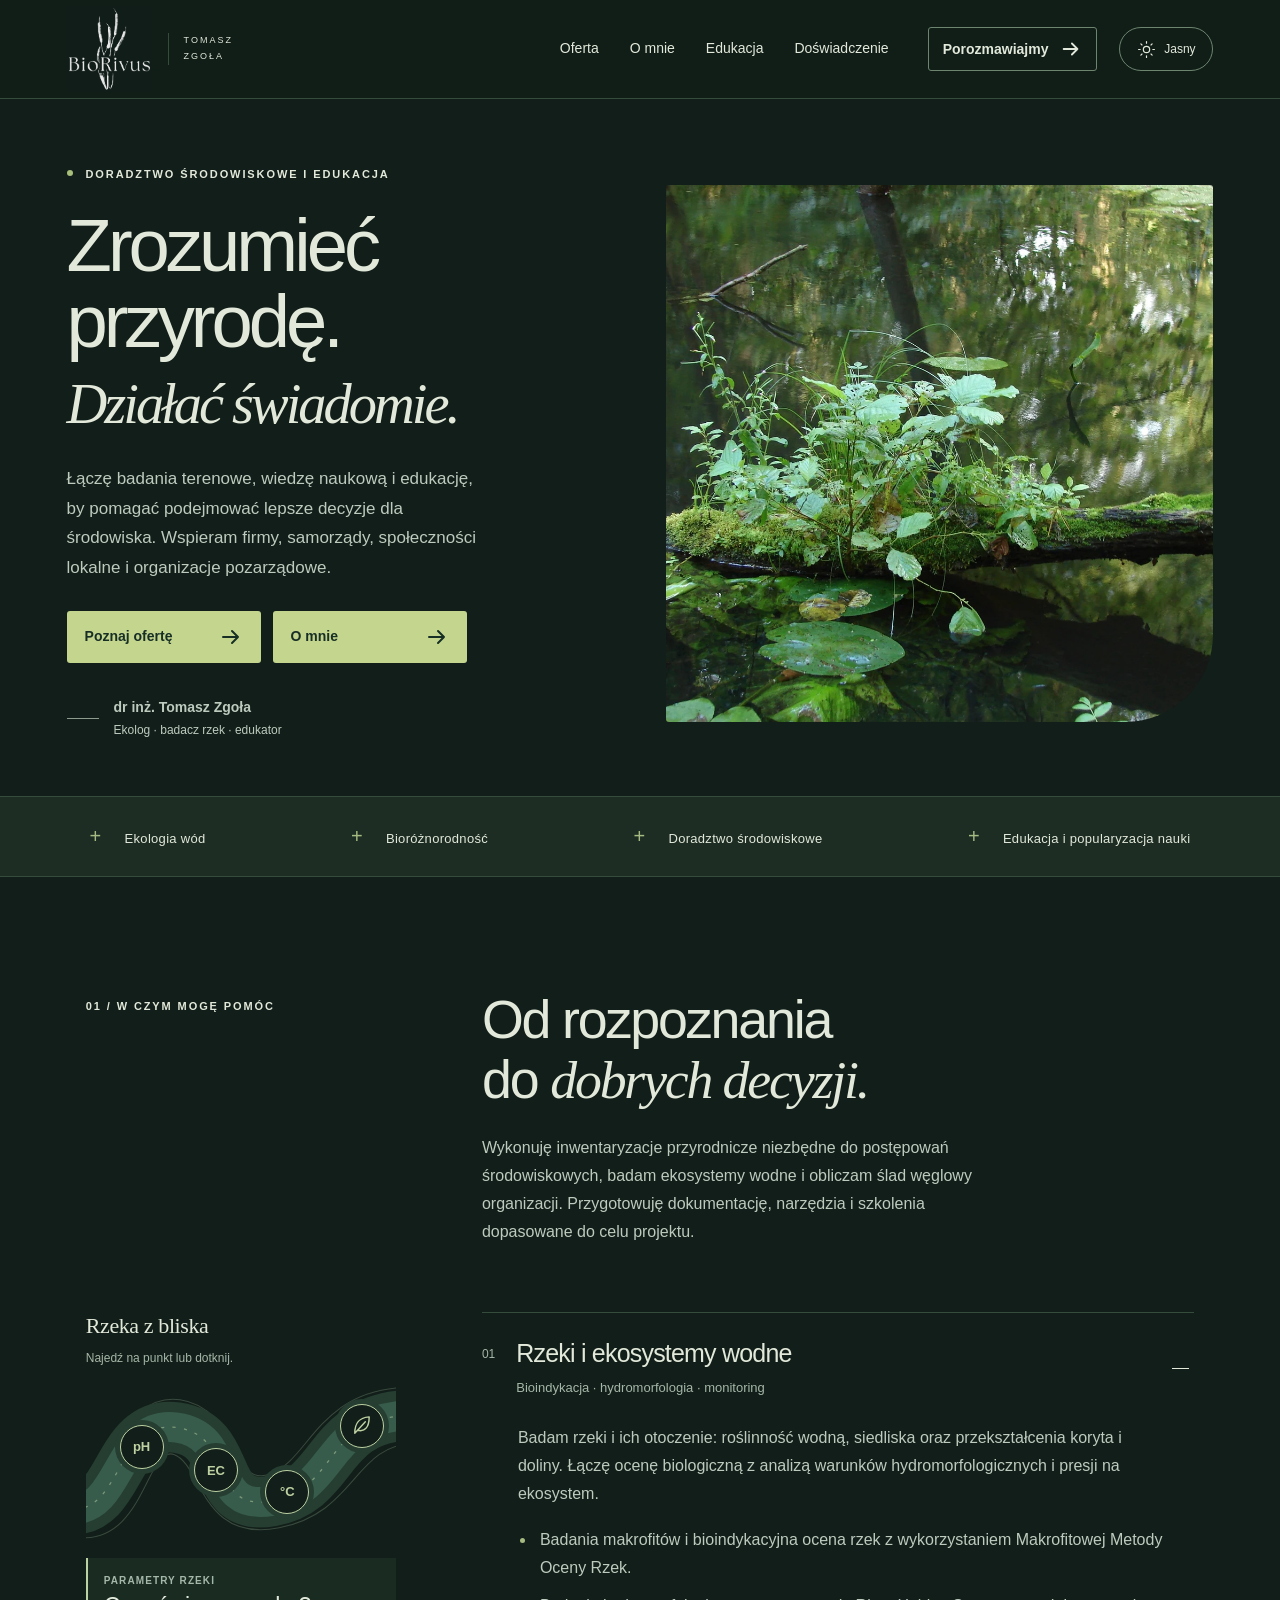
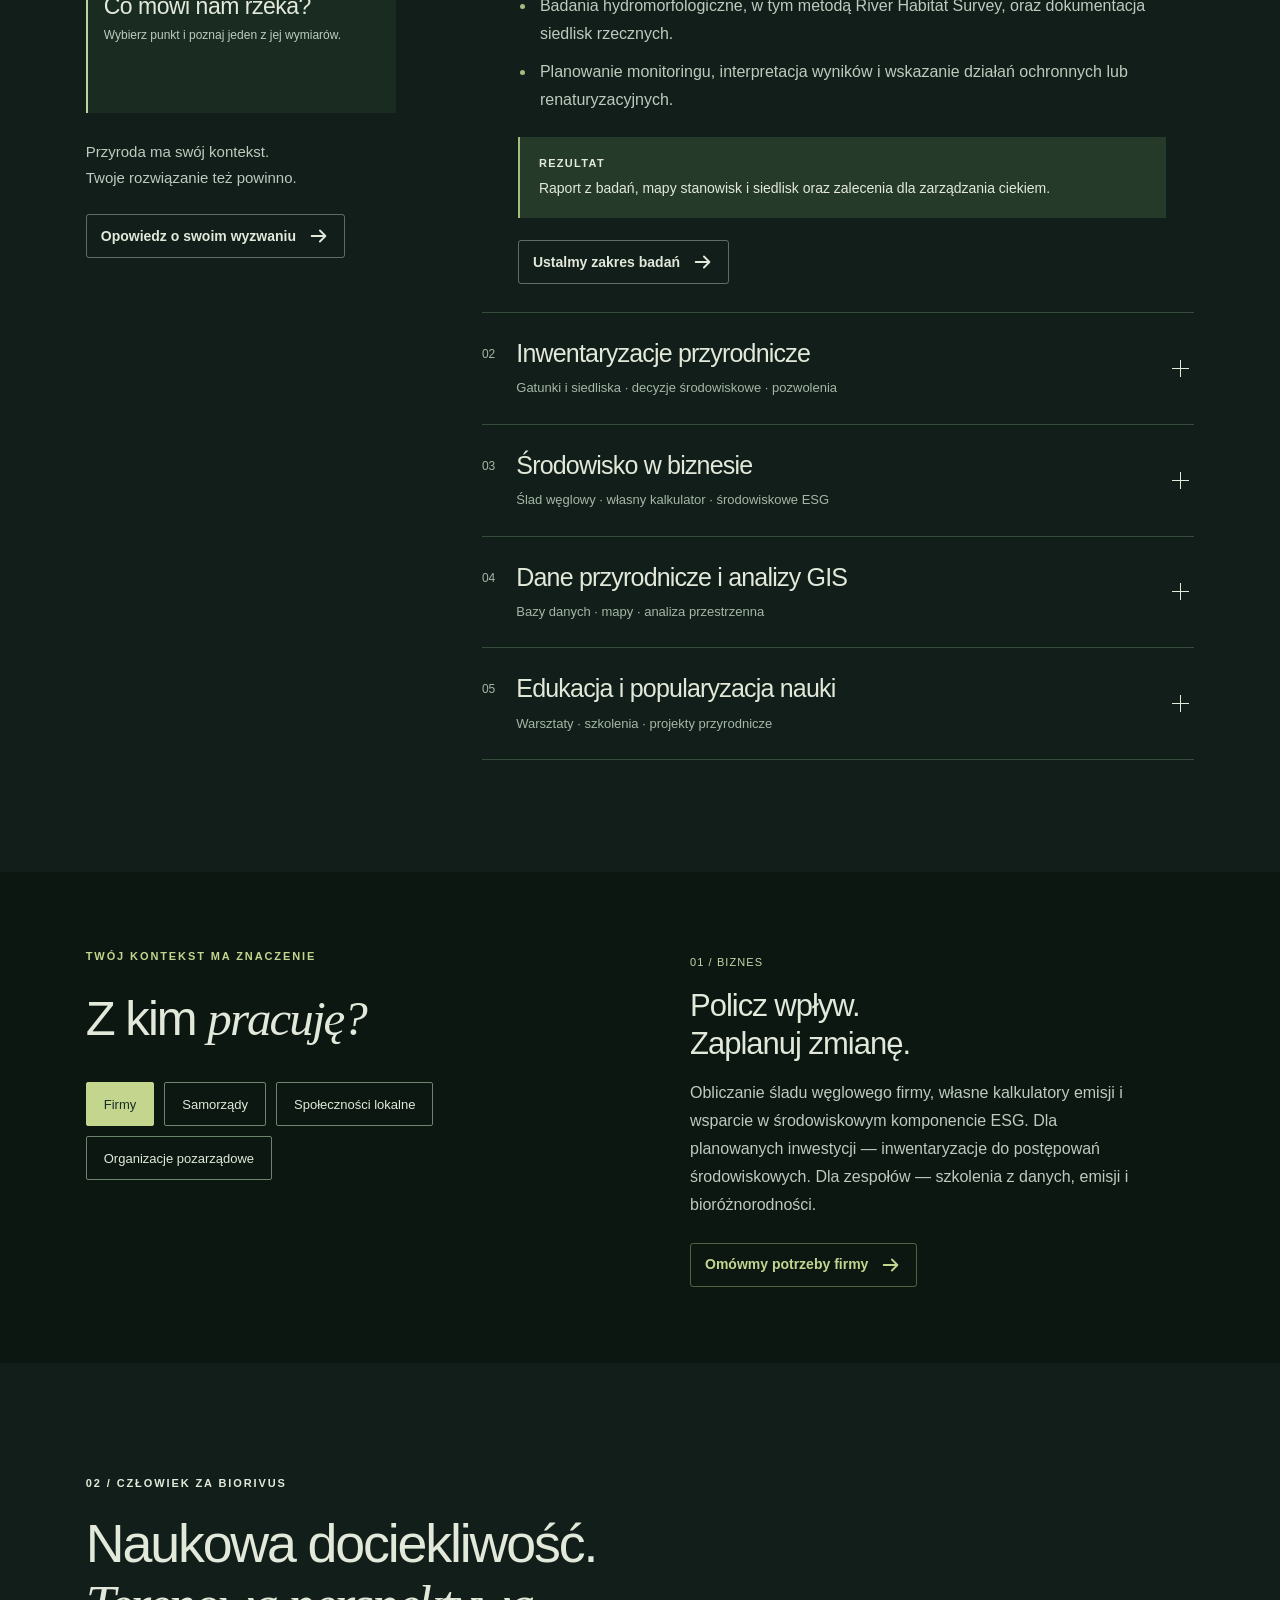
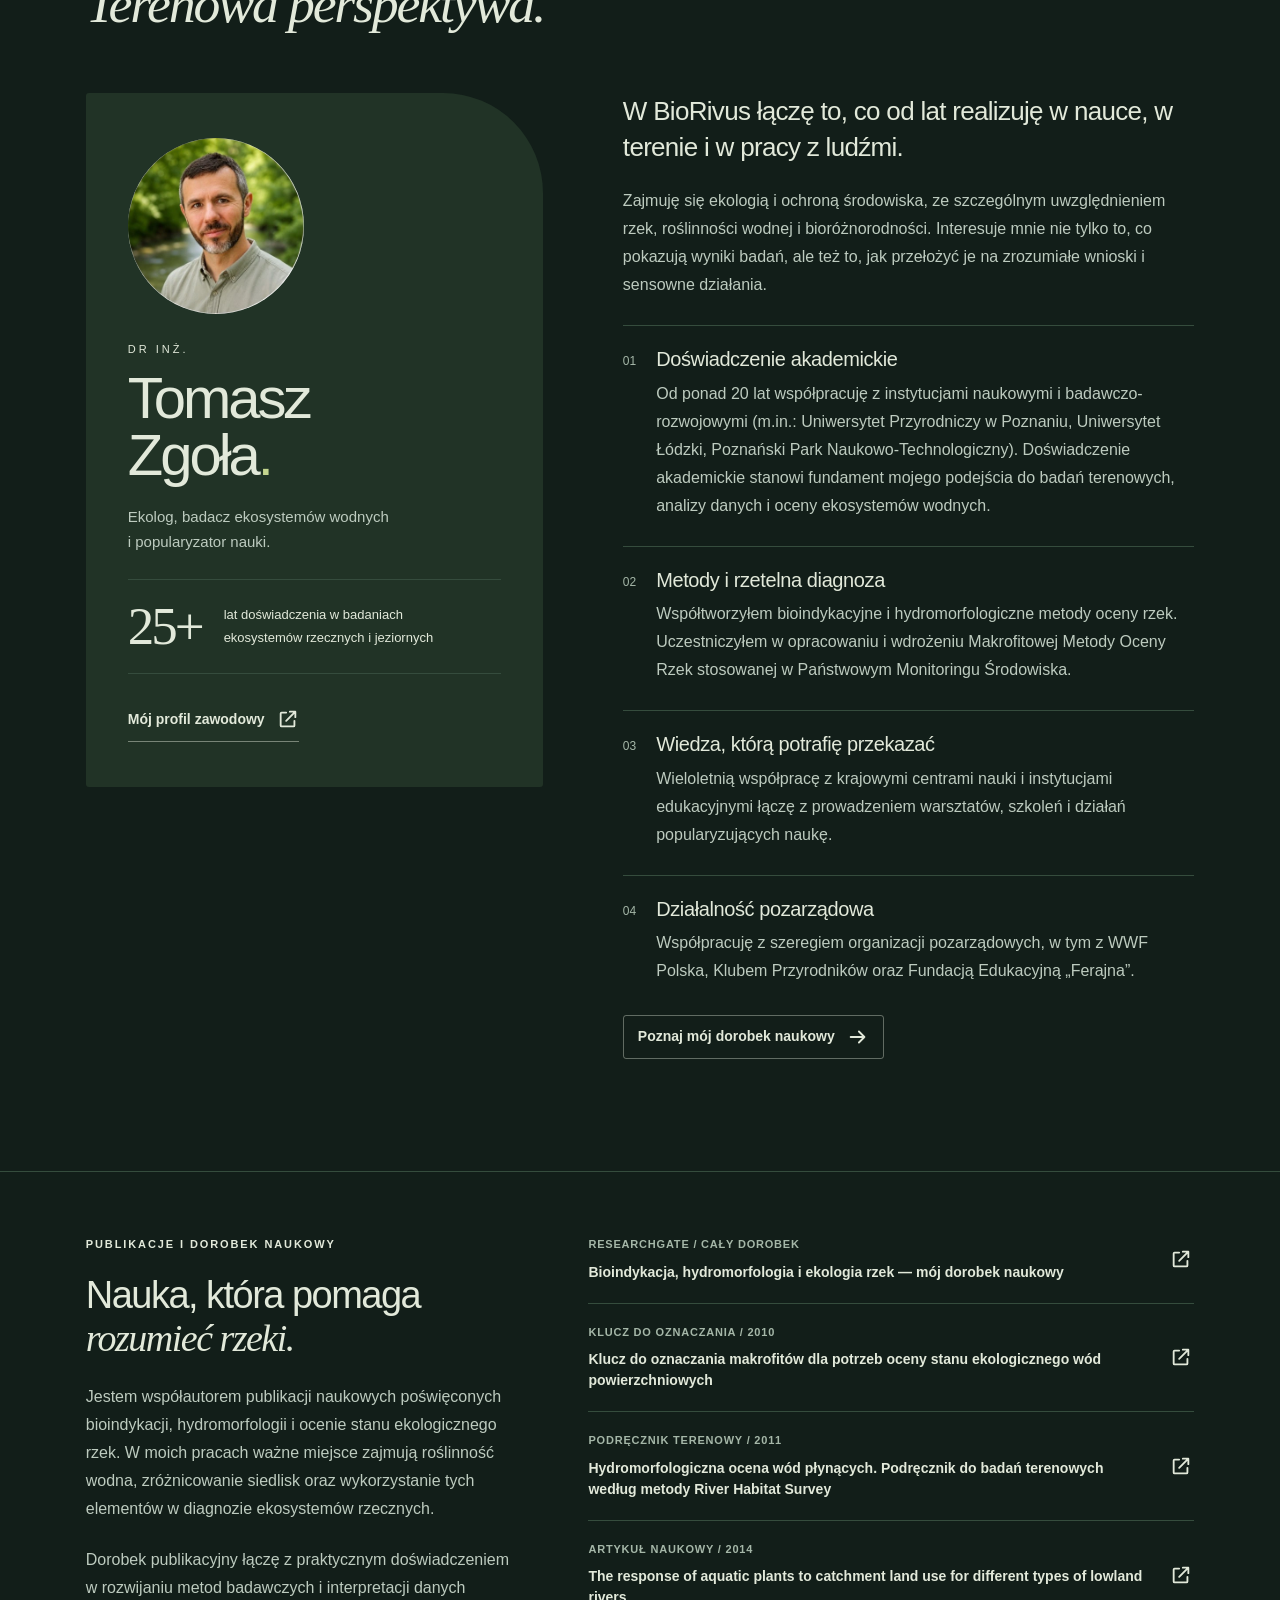
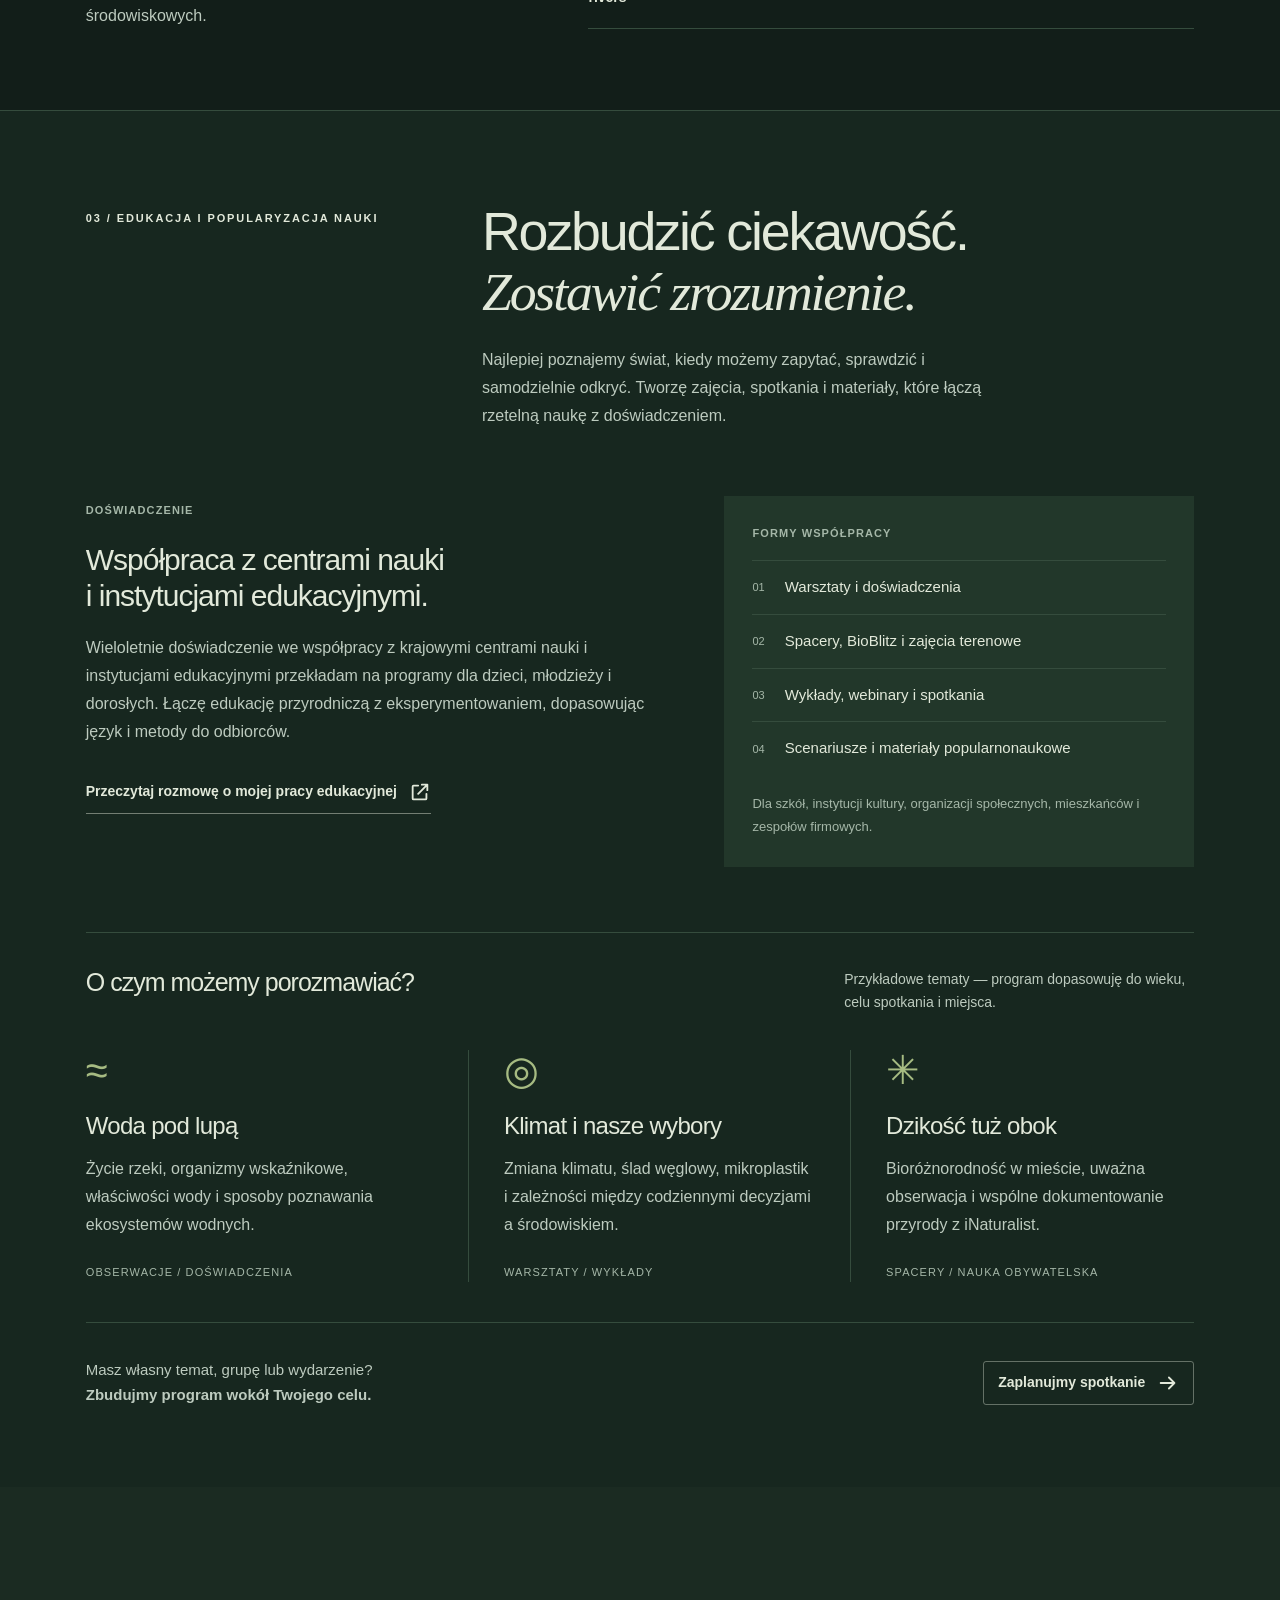
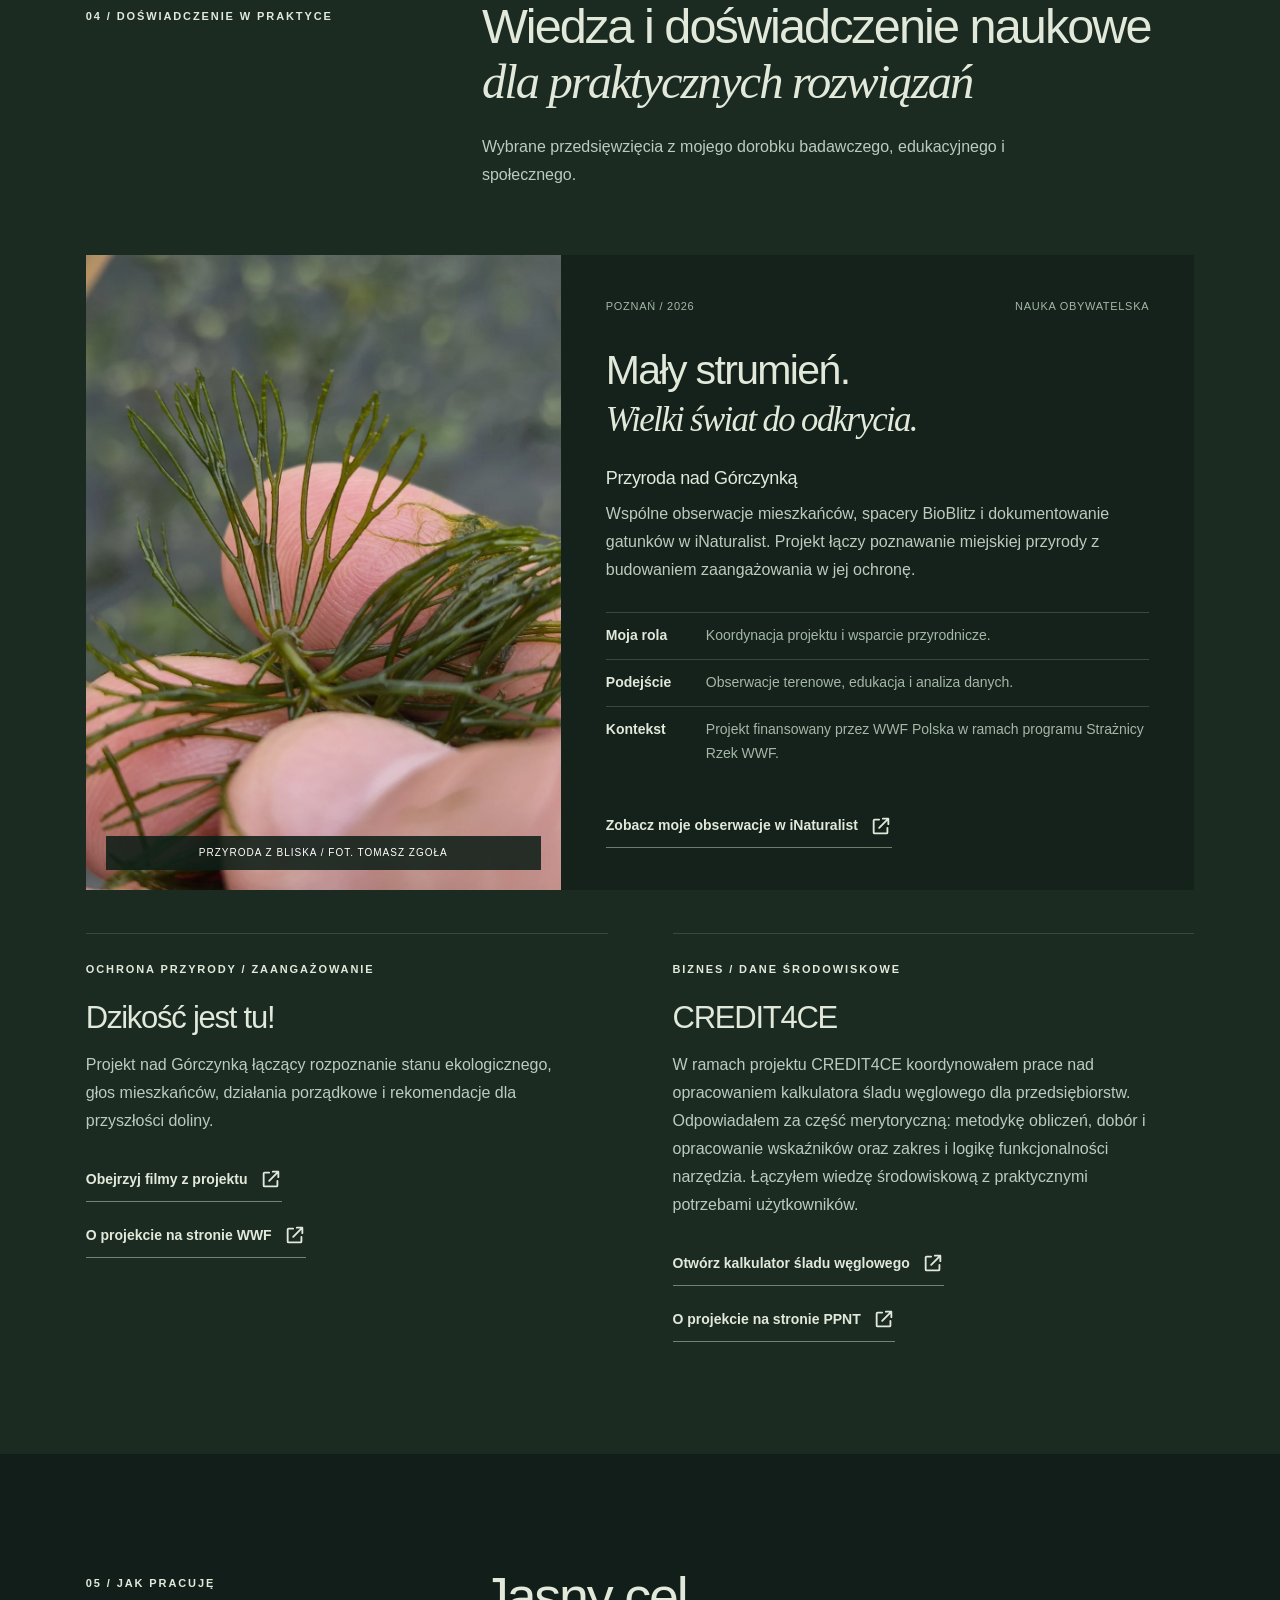
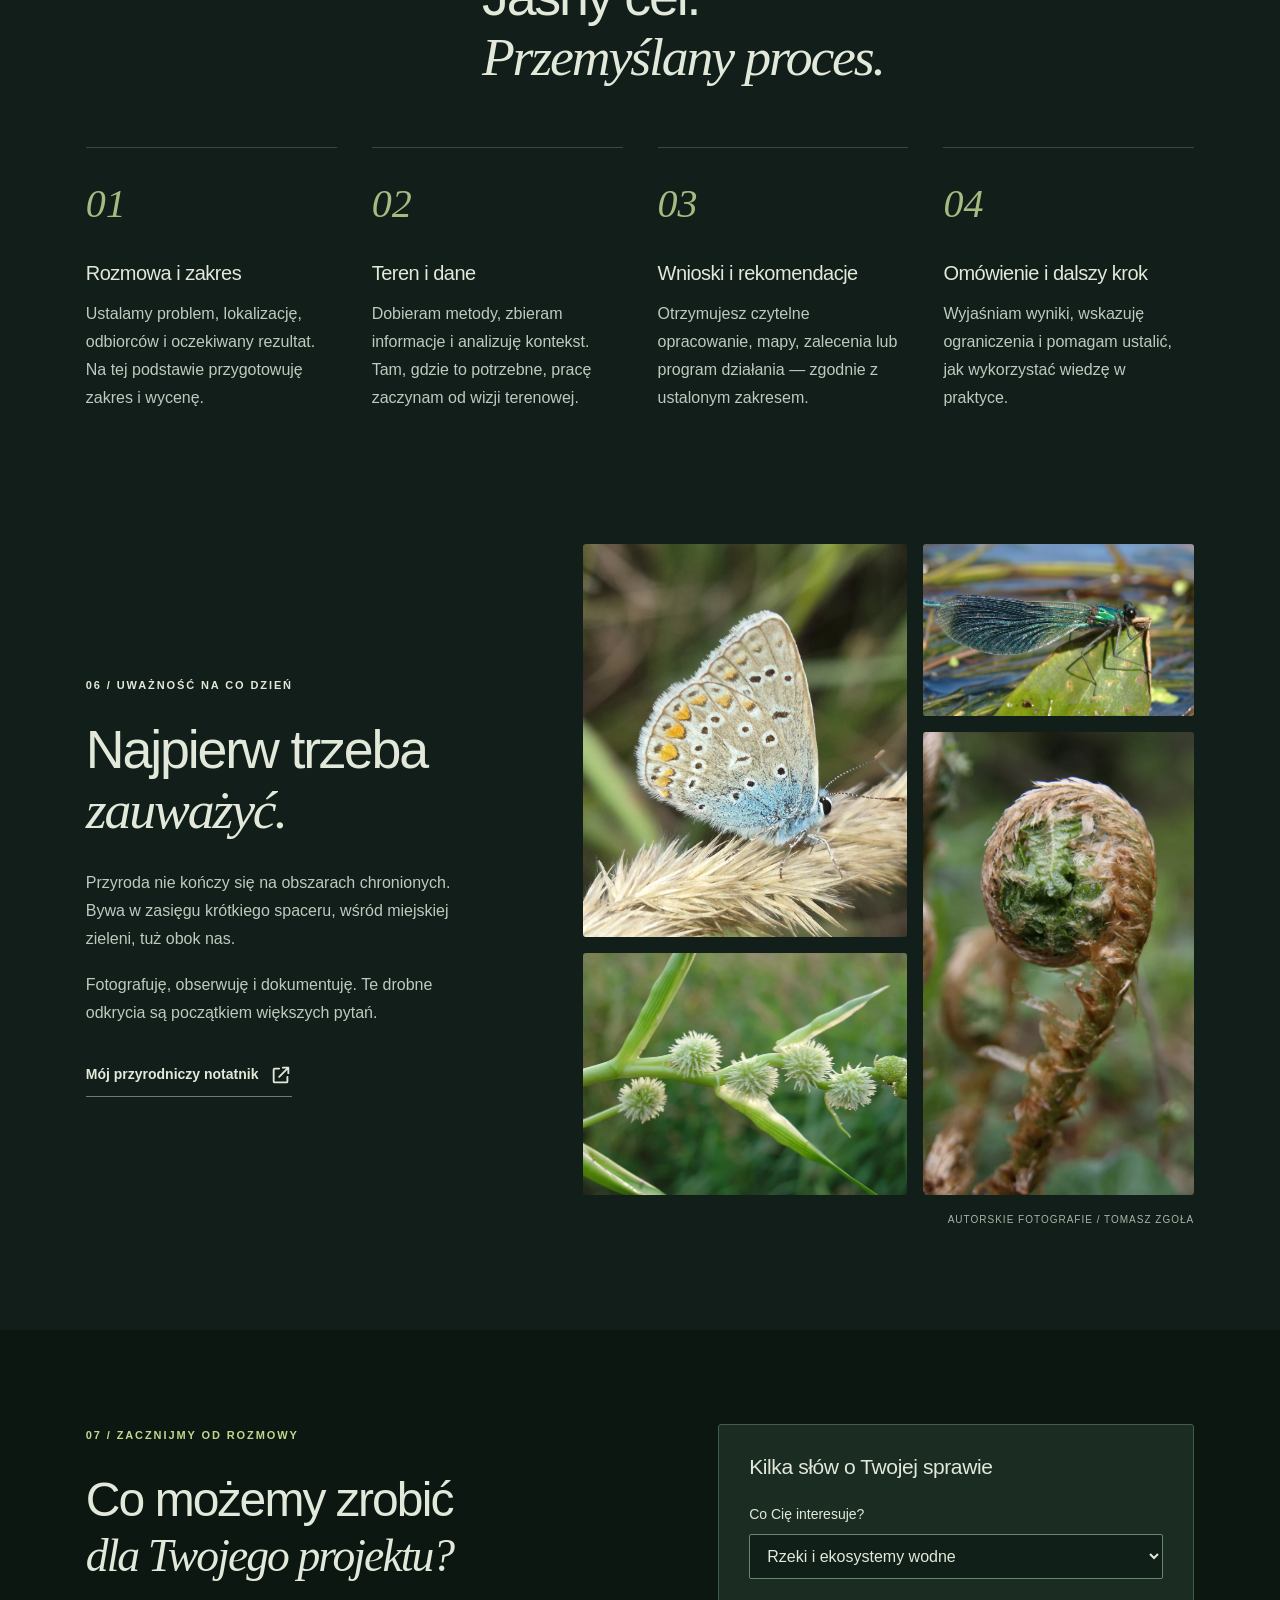
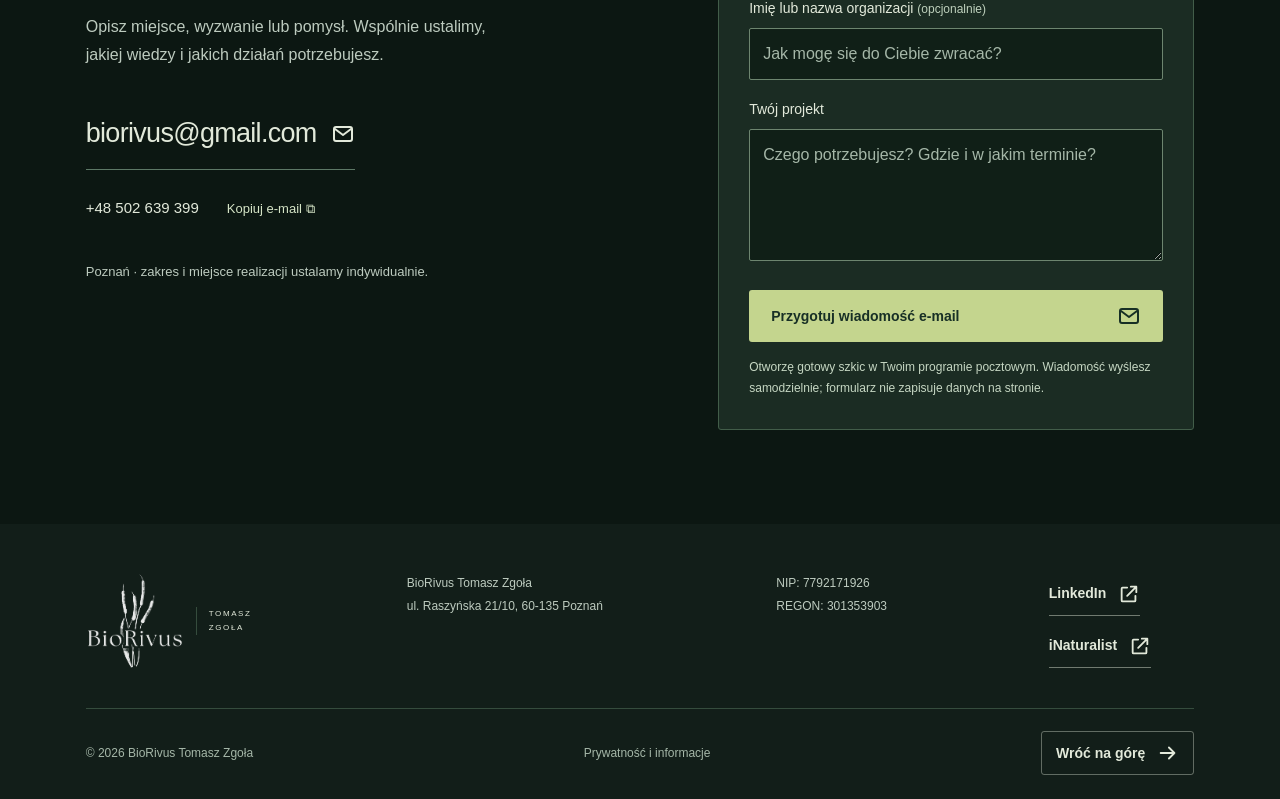
==== commit a65f2d9f: "Unify section links and external references with clear consistent icons" ====
--- a/index.html
+++ b/index.html
@@ -1,11 +1,11 @@
 <!doctype html>
 <html lang="pl" data-theme="dark">
-<head><meta charset="utf-8"><meta name="viewport" content="width=device-width, initial-scale=1"><meta name="theme-color" content="#121e19"><meta name="robots" content="index,follow,max-image-preview:large"><title>BioRivus Tomasz Zgoła | Doradztwo środowiskowe i edukacja</title><meta name="description" content="Inwentaryzacje przyrodnicze do postępowań środowiskowych, badania rzek, kalkulatory i obliczanie śladu węglowego, doradztwo ESG oraz edukacja. BioRivus Tomasz Zgoła."><meta property="og:title" content="BioRivus Tomasz Zgoła | Doradztwo środowiskowe i edukacja"><meta property="og:description" content="Inwentaryzacje przyrodnicze do postępowań środowiskowych, badania rzek, kalkulatory i obliczanie śladu węglowego, doradztwo ESG oraz edukacja. BioRivus Tomasz Zgoła."><meta property="og:type" content="website"><link rel="icon" href="assets/favicon.svg" type="image/svg+xml"><script id="theme-init">(function(){var theme='dark';try{var saved=localStorage.getItem('biorivus-theme');if(saved==='light'||saved==='dark')theme=saved;}catch(e){}document.documentElement.dataset.theme=theme;document.querySelector('meta[name="theme-color"]').content=theme==='dark'?'#121e19':'#f6f5ef';})();</script><link rel="stylesheet" href="style.css"><link rel="stylesheet" href="theme.css?v=20261024-1"><link rel="stylesheet" href="refinements.css?v=20261025-2"><script src="app.js?v=20261024-1" defer></script><script src="river.js?v=20261025-2" defer></script><link rel="canonical" href="https://www.biorivus.pl/"><meta name="author" content="Tomasz Zgoła"><meta property="og:url" content="https://www.biorivus.pl/"><meta property="og:site_name" content="BioRivus Tomasz Zgoła"><meta property="og:locale" content="pl_PL"><meta property="og:image" content="https://www.biorivus.pl/assets/hero-stream.webp"><meta property="og:image:alt" content="Roślinność nad spokojną wodą — fotografia Tomasza Zgoły"><meta name="twitter:card" content="summary_large_image"><meta name="twitter:title" content="BioRivus Tomasz Zgoła | Doradztwo środowiskowe i edukacja"><meta name="twitter:description" content="Inwentaryzacje przyrodnicze do postępowań środowiskowych, badania rzek, kalkulatory i obliczanie śladu węglowego, doradztwo ESG oraz edukacja. BioRivus Tomasz Zgoła."><meta name="twitter:image" content="https://www.biorivus.pl/assets/hero-stream.webp"><script type="application/ld+json">{"@context":"https://schema.org","@graph":[{"@type":"ProfessionalService","@id":"https://www.biorivus.pl/#firma","name":"BioRivus Tomasz Zgoła","url":"https://www.biorivus.pl/","description":"Inwentaryzacje przyrodnicze do postępowań środowiskowych, badania rzek, kalkulatory i obliczanie śladu węglowego, doradztwo ESG oraz edukacja. BioRivus Tomasz Zgoła.","email":"biorivus@gmail.com","telephone":"+48502639399","taxID":"7792171926","address":{"@type":"PostalAddress","streetAddress":"ul. Raszyńska 21/10","addressLocality":"Poznań","postalCode":"60-135","addressCountry":"PL"},"logo":"https://www.biorivus.pl/assets/biorivus-logo.webp","founder":{"@id":"https://www.biorivus.pl/#tomasz-zgola"},"hasOfferCatalog":{"@type":"OfferCatalog","name":"Oferta BioRivus","itemListElement":[{"@type":"Offer","itemOffered":{"@type":"Service","name":"Rzeki i ekosystemy wodne","description":"Badam rzeki i ich otoczenie: roślinność wodną, siedliska oraz przekształcenia koryta i doliny. Łączę ocenę biologiczną z analizą warunków hydromorfologicznych i presji na ekosystem.","provider":{"@id":"https://www.biorivus.pl/#firma"},"url":"https://www.biorivus.pl/#oferta"}},{"@type":"Offer","itemOffered":{"@type":"Service","name":"Inwentaryzacje przyrodnicze","description":"Wykonuję inwentaryzacje przyrodnicze na potrzeby postępowań o wydanie decyzji środowiskowych, ocen oddziaływania na środowisko oraz innych pozwoleń i uzgodnień dotyczących inwestycji.","provider":{"@id":"https://www.biorivus.pl/#firma"},"url":"https://www.biorivus.pl/#oferta"}},{"@type":"Offer","itemOffered":{"@type":"Service","name":"Środowisko w biznesie","description":"Obliczam ślad węglowy organizacji i opracowuję spersonalizowane kalkulatory emisji. Pomagam uporządkować dane środowiskowe do raportowania ESG, odpowiedzi dla kontrahentów i planowania redukcji wpływu na środowisko.","provider":{"@id":"https://www.biorivus.pl/#firma"},"url":"https://www.biorivus.pl/#oferta"}},{"@type":"Offer","itemOffered":{"@type":"Service","name":"Dane przyrodnicze i analizy GIS","description":"Przekształcam wyniki badań terenowych i dane przestrzenne w mapy oraz zestawienia przydatne w dokumentacji środowiskowej i zarządzaniu terenem.","provider":{"@id":"https://www.biorivus.pl/#firma"},"url":"https://www.biorivus.pl/#oferta"}},{"@type":"Offer","itemOffered":{"@type":"Service","name":"Edukacja i popularyzacja nauki","description":"Przygotowuję i prowadzę zajęcia o wodzie, bioróżnorodności i wpływie człowieka na środowisko. Dobieram program, metody i materiały do wieku uczestników, miejsca oraz celu spotkania.","provider":{"@id":"https://www.biorivus.pl/#firma"},"url":"https://www.biorivus.pl/#oferta"}}]}},{"@type":"Person","@id":"https://www.biorivus.pl/#tomasz-zgola","name":"Tomasz Zgoła","honorificPrefix":"dr inż.","jobTitle":"Ekolog, badacz ekosystemów wodnych i edukator","image":"https://www.biorivus.pl/assets/tomasz-zgola.webp","url":"https://www.biorivus.pl/#kompetencje","worksFor":{"@id":"https://www.biorivus.pl/#firma"},"knowsAbout":["Bioindykacja","Hydromorfologia","Ekologia wód","Bioróżnorodność","Ślad węglowy","Edukacja przyrodnicza","Inwentaryzacje przyrodnicze","Kalkulatory śladu węglowego","Środowiskowy komponent ESG"],"sameAs":["https://www.linkedin.com/in/tomasz-zgo%C5%82a/","https://www.researchgate.net/profile/Tomasz-Zgola","https://www.inaturalist.org/people/tomasz88083"]},{"@type":"WebSite","@id":"https://www.biorivus.pl/#witryna","url":"https://www.biorivus.pl/","name":"BioRivus Tomasz Zgoła","publisher":{"@id":"https://www.biorivus.pl/#firma"},"inLanguage":"pl-PL"},{"@type":"WebPage","@id":"https://www.biorivus.pl/#strona","url":"https://www.biorivus.pl/","name":"BioRivus Tomasz Zgoła | Doradztwo środowiskowe i edukacja","description":"Inwentaryzacje przyrodnicze do postępowań środowiskowych, badania rzek, kalkulatory i obliczanie śladu węglowego, doradztwo ESG oraz edukacja. BioRivus Tomasz Zgoła.","isPartOf":{"@id":"https://www.biorivus.pl/#witryna"},"about":{"@id":"https://www.biorivus.pl/#firma"},"inLanguage":"pl-PL"}]}</script></head>
+<head><meta charset="utf-8"><meta name="viewport" content="width=device-width, initial-scale=1"><meta name="theme-color" content="#121e19"><meta name="robots" content="index,follow,max-image-preview:large"><title>BioRivus Tomasz Zgoła | Doradztwo środowiskowe i edukacja</title><meta name="description" content="Inwentaryzacje przyrodnicze do postępowań środowiskowych, badania rzek, kalkulatory i obliczanie śladu węglowego, doradztwo ESG oraz edukacja. BioRivus Tomasz Zgoła."><meta property="og:title" content="BioRivus Tomasz Zgoła | Doradztwo środowiskowe i edukacja"><meta property="og:description" content="Inwentaryzacje przyrodnicze do postępowań środowiskowych, badania rzek, kalkulatory i obliczanie śladu węglowego, doradztwo ESG oraz edukacja. BioRivus Tomasz Zgoła."><meta property="og:type" content="website"><link rel="icon" href="assets/favicon.svg" type="image/svg+xml"><script id="theme-init">(function(){var theme='dark';try{var saved=localStorage.getItem('biorivus-theme');if(saved==='light'||saved==='dark')theme=saved;}catch(e){}document.documentElement.dataset.theme=theme;document.querySelector('meta[name="theme-color"]').content=theme==='dark'?'#121e19':'#f6f5ef';})();</script><link rel="stylesheet" href="style.css"><link rel="stylesheet" href="theme.css?v=20261024-1"><link rel="stylesheet" href="refinements.css?v=20261025-3"><script src="app.js?v=20261024-1" defer></script><script src="river.js?v=20261025-2" defer></script><link rel="canonical" href="https://www.biorivus.pl/"><meta name="author" content="Tomasz Zgoła"><meta property="og:url" content="https://www.biorivus.pl/"><meta property="og:site_name" content="BioRivus Tomasz Zgoła"><meta property="og:locale" content="pl_PL"><meta property="og:image" content="https://www.biorivus.pl/assets/hero-stream.webp"><meta property="og:image:alt" content="Roślinność nad spokojną wodą — fotografia Tomasza Zgoły"><meta name="twitter:card" content="summary_large_image"><meta name="twitter:title" content="BioRivus Tomasz Zgoła | Doradztwo środowiskowe i edukacja"><meta name="twitter:description" content="Inwentaryzacje przyrodnicze do postępowań środowiskowych, badania rzek, kalkulatory i obliczanie śladu węglowego, doradztwo ESG oraz edukacja. BioRivus Tomasz Zgoła."><meta name="twitter:image" content="https://www.biorivus.pl/assets/hero-stream.webp"><script type="application/ld+json">{"@context":"https://schema.org","@graph":[{"@type":"ProfessionalService","@id":"https://www.biorivus.pl/#firma","name":"BioRivus Tomasz Zgoła","url":"https://www.biorivus.pl/","description":"Inwentaryzacje przyrodnicze do postępowań środowiskowych, badania rzek, kalkulatory i obliczanie śladu węglowego, doradztwo ESG oraz edukacja. BioRivus Tomasz Zgoła.","email":"biorivus@gmail.com","telephone":"+48502639399","taxID":"7792171926","address":{"@type":"PostalAddress","streetAddress":"ul. Raszyńska 21/10","addressLocality":"Poznań","postalCode":"60-135","addressCountry":"PL"},"logo":"https://www.biorivus.pl/assets/biorivus-logo.webp","founder":{"@id":"https://www.biorivus.pl/#tomasz-zgola"},"hasOfferCatalog":{"@type":"OfferCatalog","name":"Oferta BioRivus","itemListElement":[{"@type":"Offer","itemOffered":{"@type":"Service","name":"Rzeki i ekosystemy wodne","description":"Badam rzeki i ich otoczenie: roślinność wodną, siedliska oraz przekształcenia koryta i doliny. Łączę ocenę biologiczną z analizą warunków hydromorfologicznych i presji na ekosystem.","provider":{"@id":"https://www.biorivus.pl/#firma"},"url":"https://www.biorivus.pl/#oferta"}},{"@type":"Offer","itemOffered":{"@type":"Service","name":"Inwentaryzacje przyrodnicze","description":"Wykonuję inwentaryzacje przyrodnicze na potrzeby postępowań o wydanie decyzji środowiskowych, ocen oddziaływania na środowisko oraz innych pozwoleń i uzgodnień dotyczących inwestycji.","provider":{"@id":"https://www.biorivus.pl/#firma"},"url":"https://www.biorivus.pl/#oferta"}},{"@type":"Offer","itemOffered":{"@type":"Service","name":"Środowisko w biznesie","description":"Obliczam ślad węglowy organizacji i opracowuję spersonalizowane kalkulatory emisji. Pomagam uporządkować dane środowiskowe do raportowania ESG, odpowiedzi dla kontrahentów i planowania redukcji wpływu na środowisko.","provider":{"@id":"https://www.biorivus.pl/#firma"},"url":"https://www.biorivus.pl/#oferta"}},{"@type":"Offer","itemOffered":{"@type":"Service","name":"Dane przyrodnicze i analizy GIS","description":"Przekształcam wyniki badań terenowych i dane przestrzenne w mapy oraz zestawienia przydatne w dokumentacji środowiskowej i zarządzaniu terenem.","provider":{"@id":"https://www.biorivus.pl/#firma"},"url":"https://www.biorivus.pl/#oferta"}},{"@type":"Offer","itemOffered":{"@type":"Service","name":"Edukacja i popularyzacja nauki","description":"Przygotowuję i prowadzę zajęcia o wodzie, bioróżnorodności i wpływie człowieka na środowisko. Dobieram program, metody i materiały do wieku uczestników, miejsca oraz celu spotkania.","provider":{"@id":"https://www.biorivus.pl/#firma"},"url":"https://www.biorivus.pl/#oferta"}}]}},{"@type":"Person","@id":"https://www.biorivus.pl/#tomasz-zgola","name":"Tomasz Zgoła","honorificPrefix":"dr inż.","jobTitle":"Ekolog, badacz ekosystemów wodnych i edukator","image":"https://www.biorivus.pl/assets/tomasz-zgola.webp","url":"https://www.biorivus.pl/#kompetencje","worksFor":{"@id":"https://www.biorivus.pl/#firma"},"knowsAbout":["Bioindykacja","Hydromorfologia","Ekologia wód","Bioróżnorodność","Ślad węglowy","Edukacja przyrodnicza","Inwentaryzacje przyrodnicze","Kalkulatory śladu węglowego","Środowiskowy komponent ESG"],"sameAs":["https://www.linkedin.com/in/tomasz-zgo%C5%82a/","https://www.researchgate.net/profile/Tomasz-Zgola","https://www.inaturalist.org/people/tomasz88083"]},{"@type":"WebSite","@id":"https://www.biorivus.pl/#witryna","url":"https://www.biorivus.pl/","name":"BioRivus Tomasz Zgoła","publisher":{"@id":"https://www.biorivus.pl/#firma"},"inLanguage":"pl-PL"},{"@type":"WebPage","@id":"https://www.biorivus.pl/#strona","url":"https://www.biorivus.pl/","name":"BioRivus Tomasz Zgoła | Doradztwo środowiskowe i edukacja","description":"Inwentaryzacje przyrodnicze do postępowań środowiskowych, badania rzek, kalkulatory i obliczanie śladu węglowego, doradztwo ESG oraz edukacja. BioRivus Tomasz Zgoła.","isPartOf":{"@id":"https://www.biorivus.pl/#witryna"},"about":{"@id":"https://www.biorivus.pl/#firma"},"inLanguage":"pl-PL"}]}</script></head>
 <body>
 <a class="skip" href="#main">Przejdź do treści</a>
-<header class="header"><a class="brand" href="#start" aria-label="BioRivus Tomasz Zgoła — strona główna"><img class="brand-logo" src="assets/biorivus-logo.webp" width="498" height="500" alt="BioRivus — logo z motywem roślin wodnych"><small>TOMASZ<br>ZGOŁA</small></a><div class="header-actions"><button class="theme-toggle" id="theme-toggle" type="button" aria-label="Włącz jasny motyw" title="Włącz jasny motyw" hidden><svg class="theme-sun" width="19" height="19" viewBox="0 0 24 24" fill="none" stroke="currentColor" stroke-width="1.5" stroke-linecap="round" aria-hidden="true"><circle cx="12" cy="12" r="4"/><path d="M12 2v2m0 16v2M2 12h2m16 0h2M4.9 4.9l1.4 1.4m11.4 11.4 1.4 1.4M4.9 19.1l1.4-1.4M17.7 6.3l1.4-1.4"/></svg><svg class="theme-moon" width="19" height="19" viewBox="0 0 24 24" fill="none" stroke="currentColor" stroke-width="1.5" stroke-linecap="round" stroke-linejoin="round" aria-hidden="true"><path d="M20.6 13.2A8.8 8.8 0 0 1 10.8 3.4a8.8 8.8 0 1 0 9.8 9.8Z"/></svg><span class="theme-label">Jasny</span></button><button class="menu-toggle" aria-expanded="false" aria-controls="navigation"><span>Menu</span><svg width="22" height="16" viewBox="0 0 22 16" aria-hidden="true"><path d="M0 2h22M0 8h22M0 14h22"/></svg></button></div><nav id="navigation" aria-label="Menu główne"><a href="#oferta">Oferta</a><a href="#kompetencje">O mnie</a><a href="#edukacja">Edukacja</a><a href="#projekty">Doświadczenie</a><a class="nav-cta" href="#kontakt">Porozmawiajmy <span aria-hidden="true">↗</span></a></nav></header>
+<header class="header"><a class="brand" href="#start" aria-label="BioRivus Tomasz Zgoła — strona główna"><img class="brand-logo" src="assets/biorivus-logo.webp" width="498" height="500" alt="BioRivus — logo z motywem roślin wodnych"><small>TOMASZ<br>ZGOŁA</small></a><div class="header-actions"><button class="theme-toggle" id="theme-toggle" type="button" aria-label="Włącz jasny motyw" title="Włącz jasny motyw" hidden><svg class="theme-sun" width="19" height="19" viewBox="0 0 24 24" fill="none" stroke="currentColor" stroke-width="1.5" stroke-linecap="round" aria-hidden="true"><circle cx="12" cy="12" r="4"/><path d="M12 2v2m0 16v2M2 12h2m16 0h2M4.9 4.9l1.4 1.4m11.4 11.4 1.4 1.4M4.9 19.1l1.4-1.4M17.7 6.3l1.4-1.4"/></svg><svg class="theme-moon" width="19" height="19" viewBox="0 0 24 24" fill="none" stroke="currentColor" stroke-width="1.5" stroke-linecap="round" stroke-linejoin="round" aria-hidden="true"><path d="M20.6 13.2A8.8 8.8 0 0 1 10.8 3.4a8.8 8.8 0 1 0 9.8 9.8Z"/></svg><span class="theme-label">Jasny</span></button><button class="menu-toggle" aria-expanded="false" aria-controls="navigation"><span>Menu</span><svg width="22" height="16" viewBox="0 0 22 16" aria-hidden="true"><path d="M0 2h22M0 8h22M0 14h22"/></svg></button></div><nav id="navigation" aria-label="Menu główne"><a href="#oferta">Oferta</a><a href="#kompetencje">O mnie</a><a href="#edukacja">Edukacja</a><a href="#projekty">Doświadczenie</a><a class="nav-cta section-link" href="#kontakt"><span class="link-label">Porozmawiajmy</span><svg class="link-icon" width="22" height="22" viewBox="0 0 24 24" fill="none" stroke="currentColor" stroke-width="2" stroke-linecap="round" stroke-linejoin="round" aria-hidden="true" focusable="false"><path d="M4 12h15m-6-6 6 6-6 6"/></svg></a></nav></header>
 <main id="main">
-<section class="hero" id="start" aria-labelledby="hero-title"><div class="hero-copy"><p class="eyebrow"><span class="tiny-dot"></span> DORADZTWO ŚRODOWISKOWE I EDUKACJA</p><h1 id="hero-title">Zrozumieć<br>przyrodę.<br><em>Działać świadomie.</em></h1><p class="hero-intro">Łączę badania terenowe, wiedzę naukową i edukację, by pomagać podejmować lepsze decyzje dla środowiska. Wspieram firmy, samorządy, społeczności lokalne i organizacje pozarządowe.</p><div class="hero-actions"><a class="button dark" href="#oferta">Poznaj ofertę <span aria-hidden="true">↗</span></a><a class="button dark" href="#kompetencje">Poznajmy się <span aria-hidden="true">↗</span></a></div><div class="hero-author"><span class="author-rule"></span><p><strong>dr inż. Tomasz Zgoła</strong><br>Ekolog · badacz rzek · edukator</p></div></div><div class="hero-visual hero-landscape"><img src="assets/hero-stream.webp" width="1400" height="1005" alt="Rośliny na omszałym pniu nad spokojną wodą — fotografia Tomasza Zgoły" fetchpriority="high"></div></section>
+<section class="hero" id="start" aria-labelledby="hero-title"><div class="hero-copy"><p class="eyebrow"><span class="tiny-dot"></span> DORADZTWO ŚRODOWISKOWE I EDUKACJA</p><h1 id="hero-title">Zrozumieć<br>przyrodę.<br><em>Działać świadomie.</em></h1><p class="hero-intro">Łączę badania terenowe, wiedzę naukową i edukację, by pomagać podejmować lepsze decyzje dla środowiska. Wspieram firmy, samorządy, społeczności lokalne i organizacje pozarządowe.</p><div class="hero-actions"><a class="button dark action-hero" href="#oferta"><span class="link-label">Poznaj ofertę</span><svg class="link-icon" width="22" height="22" viewBox="0 0 24 24" fill="none" stroke="currentColor" stroke-width="2" stroke-linecap="round" stroke-linejoin="round" aria-hidden="true" focusable="false"><path d="M4 12h15m-6-6 6 6-6 6"/></svg></a><a class="button dark action-hero" href="#kompetencje"><span class="link-label">O mnie</span><svg class="link-icon" width="22" height="22" viewBox="0 0 24 24" fill="none" stroke="currentColor" stroke-width="2" stroke-linecap="round" stroke-linejoin="round" aria-hidden="true" focusable="false"><path d="M4 12h15m-6-6 6 6-6 6"/></svg></a></div><div class="hero-author"><span class="author-rule"></span><p><strong>dr inż. Tomasz Zgoła</strong><br>Ekolog · badacz rzek · edukator</p></div></div><div class="hero-visual hero-landscape"><img src="assets/hero-stream.webp" width="1400" height="1005" alt="Rośliny na omszałym pniu nad spokojną wodą — fotografia Tomasza Zgoły" fetchpriority="high"></div></section>
 <div class="expertise-strip" aria-label="Główne obszary specjalizacji"><span>Ekologia wód</span><span>Bioróżnorodność</span><span>Doradztwo środowiskowe</span><span>Edukacja i popularyzacja nauki</span></div>
 <section class="section offer" id="oferta" aria-labelledby="offer-title"><div class="section-heading"><p class="eyebrow">01 / W CZYM MOGĘ POMÓC</p><div><h2 id="offer-title">Od rozpoznania<br>do <em>dobrych decyzji.</em></h2><p>Wykonuję inwentaryzacje przyrodnicze niezbędne do postępowań środowiskowych, badam ekosystemy wodne i obliczam ślad węglowy organizacji. Przygotowuję dokumentację, narzędzia i szkolenia dopasowane do celu projektu.</p></div></div><div class="offer-layout"><aside class="offer-aside" aria-label="Poznaj środowisko wodne"><div class="river-explorer" role="group" aria-labelledby="river-title">
 <div class="river-heading"><h3 id="river-title">Rzeka z bliska</h3></div>
@@ -26,23 +26,23 @@
 <div class="river-readout" id="river-readout" role="status" aria-live="polite" aria-atomic="true"><span class="river-metric">PARAMETRY RZEKI</span><strong class="river-value">Co mówi nam rzeka?</strong><p class="river-description">Wybierz punkt i poznaj jeden z jej wymiarów.</p></div>
 
 <noscript><p class="river-hint">Badamy m.in. pH, konduktywność, temperaturę i roślinność wodną.</p></noscript>
-</div><p>Przyroda ma swój kontekst.<br><strong>Twoje rozwiązanie też powinno.</strong></p><a class="text-link" href="#kontakt">Opowiedz o swoim wyzwaniu ↗</a></aside><div class="service-list">
-<details class="service" open><summary><span class="service-num">01</span><div><h3>Rzeki i ekosystemy wodne</h3><p>Bioindykacja · hydromorfologia · monitoring</p></div><span class="plus" aria-hidden="true"></span></summary><div class="service-content"><p>Badam rzeki i ich otoczenie: roślinność wodną, siedliska oraz przekształcenia koryta i doliny. Łączę ocenę biologiczną z analizą warunków hydromorfologicznych i presji na ekosystem.</p><ul><li>Badania makrofitów i bioindykacyjna ocena rzek z wykorzystaniem Makrofitowej Metody Oceny Rzek.</li><li>Badania hydromorfologiczne, w tym metodą River Habitat Survey, oraz dokumentacja siedlisk rzecznych.</li><li>Planowanie monitoringu, interpretacja wyników i wskazanie działań ochronnych lub renaturyzacyjnych.</li></ul><div class="deliverable"><span>REZULTAT</span> Raport z badań, mapy stanowisk i siedlisk oraz zalecenia dla zarządzania ciekiem.</div><a href="#kontakt" class="service-contact" data-topic="Rzeki i ekosystemy wodne">Ustalmy zakres badań ↗</a></div></details>
-<details class="service"><summary><span class="service-num">02</span><div><h3>Inwentaryzacje przyrodnicze</h3><p>Gatunki i siedliska · decyzje środowiskowe · pozwolenia</p></div><span class="plus" aria-hidden="true"></span></summary><div class="service-content"><p>Wykonuję inwentaryzacje przyrodnicze na potrzeby postępowań o wydanie decyzji środowiskowych, ocen oddziaływania na środowisko oraz innych pozwoleń i uzgodnień dotyczących inwestycji.</p><ul><li>Rozpoznanie gatunków i siedlisk, lokalizacja stanowisk oraz dokumentacja terenowa i fotograficzna.</li><li>Zakres i harmonogram badań dopasowane do rodzaju inwestycji, sezonowości przyrody i wymagań postępowania.</li><li>Opracowania przyrodnicze do kart informacyjnych przedsięwzięć i raportów OOŚ, postępowań wodnoprawnych oraz zezwoleń dotyczących gatunków chronionych.</li><li>Ocena potencjalnych kolizji z przyrodą i zalecenia ograniczające oddziaływanie planowanych działań.</li></ul><div class="deliverable"><span>REZULTAT</span> Dokumentacja inwentaryzacji, mapy i dane GIS do wykorzystania w postępowaniu środowiskowym.</div><a href="#kontakt" class="service-contact" data-topic="Inwentaryzacje przyrodnicze">Omówmy inwestycję i terminy ↗</a></div></details>
-<details class="service"><summary><span class="service-num">03</span><div><h3>Środowisko w biznesie</h3><p>Ślad węglowy · własny kalkulator · środowiskowe ESG</p></div><span class="plus" aria-hidden="true"></span></summary><div class="service-content"><p>Obliczam ślad węglowy organizacji i opracowuję spersonalizowane kalkulatory emisji. Pomagam uporządkować dane środowiskowe do raportowania ESG, odpowiedzi dla kontrahentów i planowania redukcji wpływu na środowisko.</p><ul><li><strong>Ślad węglowy organizacji:</strong> ustalenie granic obliczeń, zebranie danych i dobór wskaźników; zakresy 1 i 2 oraz właściwe kategorie zakresu 3 według GHG Protocol.</li><li><strong>Spersonalizowany kalkulator:</strong> metodyka, wskaźniki emisji, formularze danych i funkcje dopasowane do działalności podmiotu, w tym porównywanie okresów i scenariuszy redukcji.</li><li><strong>Środowiskowy komponent ESG:</strong> dane i wskaźniki dotyczące klimatu, energii, wody, zanieczyszczeń, bioróżnorodności i zasobów; wsparcie zgodnie z właściwymi wymaganiami ESRS lub dobrowolnym standardem VS, rozwijającym VSME.</li><li><strong>Szkolenia i wdrożenie:</strong> zbieranie danych, liczenie emisji, obsługa kalkulatora i wykorzystanie informacji środowiskowych w raportowaniu oraz decyzjach firmy.</li></ul><div class="deliverable"><span>REZULTAT</span> Bilans emisji z opisem założeń, kalkulator lub zestaw danych ESG oraz przygotowanie zespołu do samodzielnej pracy — zależnie od uzgodnionego zakresu.</div><p class="service-standards">Punkty odniesienia: <a href="https://ghgprotocol.org/corporate-standard" target="_blank" rel="noopener noreferrer">GHG Protocol ↗</a> · <a href="https://www.efrag.org/en/news-and-calendar/news/european-commission-adopts-revised-esrs-and-voluntary-sustainability-reporting-standard-efrag" target="_blank" rel="noopener noreferrer">ESRS i dobrowolny standard VS ↗</a></p><a href="#kontakt" class="service-contact" data-topic="Środowisko w biznesie">Porozmawiajmy o emisjach i danych ↗</a></div></details>
-<details class="service"><summary><span class="service-num">04</span><div><h3>Dane przyrodnicze i analizy GIS</h3><p>Bazy danych · mapy · analiza przestrzenna</p></div><span class="plus" aria-hidden="true"></span></summary><div class="service-content"><p>Przekształcam wyniki badań terenowych i dane przestrzenne w mapy oraz zestawienia przydatne w dokumentacji środowiskowej i zarządzaniu terenem.</p><ul><li>Porządkowanie i weryfikacja danych o gatunkach, siedliskach oraz stanowiskach badawczych.</li><li>Mapy inwentaryzacji, presji i kolizji przestrzennych; analiza otoczenia cieków i sposobu użytkowania zlewni.</li><li>Porównanie wyników monitoringu w czasie, zestawienia wskaźników i opracowanie wniosków.</li></ul><div class="deliverable"><span>REZULTAT</span> Mapy tematyczne, uporządkowane warstwy GIS i raport analityczny w uzgodnionym formacie.</div><a href="#kontakt" class="service-contact" data-topic="Dane przyrodnicze i GIS">Ustalmy zakres analizy ↗</a></div></details>
-<details class="service"><summary><span class="service-num">05</span><div><h3>Edukacja i popularyzacja nauki</h3><p>Warsztaty · szkolenia · projekty przyrodnicze</p></div><span class="plus" aria-hidden="true"></span></summary><div class="service-content"><p>Przygotowuję i prowadzę zajęcia o wodzie, bioróżnorodności i wpływie człowieka na środowisko. Dobieram program, metody i materiały do wieku uczestników, miejsca oraz celu spotkania.</p><ul><li>Warsztaty i zajęcia terenowe: obserwacje organizmów, proste badania wody i poznawanie lokalnych ekosystemów.</li><li>Spacery przyrodnicze, BioBlitz i projekty nauki obywatelskiej z dokumentowaniem obserwacji w iNaturalist.</li><li>Szkolenia, wykłady i webinary dla zespołów firmowych, edukatorów, samorządów oraz organizacji pozarządowych.</li><li>Scenariusze, materiały popularnonaukowe i programy wolontariatu przyrodniczego.</li></ul><div class="deliverable"><span>REZULTAT</span> Program i materiały dopasowane do grupy, przygotowanie zajęć oraz ich merytoryczne prowadzenie.</div><a href="#kontakt" class="service-contact" data-topic="Edukacja i popularyzacja nauki">Zaplanujmy zajęcia ↗</a></div></details>
+</div><p>Przyroda ma swój kontekst.<br><strong>Twoje rozwiązanie też powinno.</strong></p><a class="section-link" href="#kontakt"><span class="link-label">Opowiedz o swoim wyzwaniu</span><svg class="link-icon" width="22" height="22" viewBox="0 0 24 24" fill="none" stroke="currentColor" stroke-width="2" stroke-linecap="round" stroke-linejoin="round" aria-hidden="true" focusable="false"><path d="M4 12h15m-6-6 6 6-6 6"/></svg></a></aside><div class="service-list">
+<details class="service" open><summary><span class="service-num">01</span><div><h3>Rzeki i ekosystemy wodne</h3><p>Bioindykacja · hydromorfologia · monitoring</p></div><span class="plus" aria-hidden="true"></span></summary><div class="service-content"><p>Badam rzeki i ich otoczenie: roślinność wodną, siedliska oraz przekształcenia koryta i doliny. Łączę ocenę biologiczną z analizą warunków hydromorfologicznych i presji na ekosystem.</p><ul><li>Badania makrofitów i bioindykacyjna ocena rzek z wykorzystaniem Makrofitowej Metody Oceny Rzek.</li><li>Badania hydromorfologiczne, w tym metodą River Habitat Survey, oraz dokumentacja siedlisk rzecznych.</li><li>Planowanie monitoringu, interpretacja wyników i wskazanie działań ochronnych lub renaturyzacyjnych.</li></ul><div class="deliverable"><span>REZULTAT</span> Raport z badań, mapy stanowisk i siedlisk oraz zalecenia dla zarządzania ciekiem.</div><a href="#kontakt" class="service-contact section-link" data-topic="Rzeki i ekosystemy wodne"><span class="link-label">Ustalmy zakres badań</span><svg class="link-icon" width="22" height="22" viewBox="0 0 24 24" fill="none" stroke="currentColor" stroke-width="2" stroke-linecap="round" stroke-linejoin="round" aria-hidden="true" focusable="false"><path d="M4 12h15m-6-6 6 6-6 6"/></svg></a></div></details>
+<details class="service"><summary><span class="service-num">02</span><div><h3>Inwentaryzacje przyrodnicze</h3><p>Gatunki i siedliska · decyzje środowiskowe · pozwolenia</p></div><span class="plus" aria-hidden="true"></span></summary><div class="service-content"><p>Wykonuję inwentaryzacje przyrodnicze na potrzeby postępowań o wydanie decyzji środowiskowych, ocen oddziaływania na środowisko oraz innych pozwoleń i uzgodnień dotyczących inwestycji.</p><ul><li>Rozpoznanie gatunków i siedlisk, lokalizacja stanowisk oraz dokumentacja terenowa i fotograficzna.</li><li>Zakres i harmonogram badań dopasowane do rodzaju inwestycji, sezonowości przyrody i wymagań postępowania.</li><li>Opracowania przyrodnicze do kart informacyjnych przedsięwzięć i raportów OOŚ, postępowań wodnoprawnych oraz zezwoleń dotyczących gatunków chronionych.</li><li>Ocena potencjalnych kolizji z przyrodą i zalecenia ograniczające oddziaływanie planowanych działań.</li></ul><div class="deliverable"><span>REZULTAT</span> Dokumentacja inwentaryzacji, mapy i dane GIS do wykorzystania w postępowaniu środowiskowym.</div><a href="#kontakt" class="service-contact section-link" data-topic="Inwentaryzacje przyrodnicze"><span class="link-label">Omówmy inwestycję i terminy</span><svg class="link-icon" width="22" height="22" viewBox="0 0 24 24" fill="none" stroke="currentColor" stroke-width="2" stroke-linecap="round" stroke-linejoin="round" aria-hidden="true" focusable="false"><path d="M4 12h15m-6-6 6 6-6 6"/></svg></a></div></details>
+<details class="service"><summary><span class="service-num">03</span><div><h3>Środowisko w biznesie</h3><p>Ślad węglowy · własny kalkulator · środowiskowe ESG</p></div><span class="plus" aria-hidden="true"></span></summary><div class="service-content"><p>Obliczam ślad węglowy organizacji i opracowuję spersonalizowane kalkulatory emisji. Pomagam uporządkować dane środowiskowe do raportowania ESG, odpowiedzi dla kontrahentów i planowania redukcji wpływu na środowisko.</p><ul><li><strong>Ślad węglowy organizacji:</strong> ustalenie granic obliczeń, zebranie danych i dobór wskaźników; zakresy 1 i 2 oraz właściwe kategorie zakresu 3 według GHG Protocol.</li><li><strong>Spersonalizowany kalkulator:</strong> metodyka, wskaźniki emisji, formularze danych i funkcje dopasowane do działalności podmiotu, w tym porównywanie okresów i scenariuszy redukcji.</li><li><strong>Środowiskowy komponent ESG:</strong> dane i wskaźniki dotyczące klimatu, energii, wody, zanieczyszczeń, bioróżnorodności i zasobów; wsparcie zgodnie z właściwymi wymaganiami ESRS lub dobrowolnym standardem VS, rozwijającym VSME.</li><li><strong>Szkolenia i wdrożenie:</strong> zbieranie danych, liczenie emisji, obsługa kalkulatora i wykorzystanie informacji środowiskowych w raportowaniu oraz decyzjach firmy.</li></ul><div class="deliverable"><span>REZULTAT</span> Bilans emisji z opisem założeń, kalkulator lub zestaw danych ESG oraz przygotowanie zespołu do samodzielnej pracy — zależnie od uzgodnionego zakresu.</div><p class="service-standards"><span class="standards-label">Punkty odniesienia</span><a href="https://ghgprotocol.org/corporate-standard" target="_blank" rel="noopener noreferrer" class="source-link"><span class="link-label">GHG Protocol</span><svg class="link-icon" width="22" height="22" viewBox="0 0 24 24" fill="none" stroke="currentColor" stroke-width="2" stroke-linecap="round" stroke-linejoin="round" aria-hidden="true" focusable="false"><path d="M14 4h6v6m0-6L10 14M10 5H5a1 1 0 0 0-1 1v13a1 1 0 0 0 1 1h13a1 1 0 0 0 1-1v-5"/></svg></a><a href="https://www.efrag.org/en/news-and-calendar/news/european-commission-adopts-revised-esrs-and-voluntary-sustainability-reporting-standard-efrag" target="_blank" rel="noopener noreferrer" class="source-link"><span class="link-label">ESRS i dobrowolny standard VS</span><svg class="link-icon" width="22" height="22" viewBox="0 0 24 24" fill="none" stroke="currentColor" stroke-width="2" stroke-linecap="round" stroke-linejoin="round" aria-hidden="true" focusable="false"><path d="M14 4h6v6m0-6L10 14M10 5H5a1 1 0 0 0-1 1v13a1 1 0 0 0 1 1h13a1 1 0 0 0 1-1v-5"/></svg></a></p><a href="#kontakt" class="service-contact section-link" data-topic="Środowisko w biznesie"><span class="link-label">Porozmawiajmy o emisjach i danych</span><svg class="link-icon" width="22" height="22" viewBox="0 0 24 24" fill="none" stroke="currentColor" stroke-width="2" stroke-linecap="round" stroke-linejoin="round" aria-hidden="true" focusable="false"><path d="M4 12h15m-6-6 6 6-6 6"/></svg></a></div></details>
+<details class="service"><summary><span class="service-num">04</span><div><h3>Dane przyrodnicze i analizy GIS</h3><p>Bazy danych · mapy · analiza przestrzenna</p></div><span class="plus" aria-hidden="true"></span></summary><div class="service-content"><p>Przekształcam wyniki badań terenowych i dane przestrzenne w mapy oraz zestawienia przydatne w dokumentacji środowiskowej i zarządzaniu terenem.</p><ul><li>Porządkowanie i weryfikacja danych o gatunkach, siedliskach oraz stanowiskach badawczych.</li><li>Mapy inwentaryzacji, presji i kolizji przestrzennych; analiza otoczenia cieków i sposobu użytkowania zlewni.</li><li>Porównanie wyników monitoringu w czasie, zestawienia wskaźników i opracowanie wniosków.</li></ul><div class="deliverable"><span>REZULTAT</span> Mapy tematyczne, uporządkowane warstwy GIS i raport analityczny w uzgodnionym formacie.</div><a href="#kontakt" class="service-contact section-link" data-topic="Dane przyrodnicze i GIS"><span class="link-label">Ustalmy zakres analizy</span><svg class="link-icon" width="22" height="22" viewBox="0 0 24 24" fill="none" stroke="currentColor" stroke-width="2" stroke-linecap="round" stroke-linejoin="round" aria-hidden="true" focusable="false"><path d="M4 12h15m-6-6 6 6-6 6"/></svg></a></div></details>
+<details class="service"><summary><span class="service-num">05</span><div><h3>Edukacja i popularyzacja nauki</h3><p>Warsztaty · szkolenia · projekty przyrodnicze</p></div><span class="plus" aria-hidden="true"></span></summary><div class="service-content"><p>Przygotowuję i prowadzę zajęcia o wodzie, bioróżnorodności i wpływie człowieka na środowisko. Dobieram program, metody i materiały do wieku uczestników, miejsca oraz celu spotkania.</p><ul><li>Warsztaty i zajęcia terenowe: obserwacje organizmów, proste badania wody i poznawanie lokalnych ekosystemów.</li><li>Spacery przyrodnicze, BioBlitz i projekty nauki obywatelskiej z dokumentowaniem obserwacji w iNaturalist.</li><li>Szkolenia, wykłady i webinary dla zespołów firmowych, edukatorów, samorządów oraz organizacji pozarządowych.</li><li>Scenariusze, materiały popularnonaukowe i programy wolontariatu przyrodniczego.</li></ul><div class="deliverable"><span>REZULTAT</span> Program i materiały dopasowane do grupy, przygotowanie zajęć oraz ich merytoryczne prowadzenie.</div><a href="#kontakt" class="service-contact section-link" data-topic="Edukacja i popularyzacja nauki"><span class="link-label">Zaplanujmy zajęcia</span><svg class="link-icon" width="22" height="22" viewBox="0 0 24 24" fill="none" stroke="currentColor" stroke-width="2" stroke-linecap="round" stroke-linejoin="round" aria-hidden="true" focusable="false"><path d="M4 12h15m-6-6 6 6-6 6"/></svg></a></div></details>
 </div></div></section>
-<section class="audience-section" aria-labelledby="audience-title"><div class="audience-inner"><div><p class="eyebrow">TWÓJ KONTEKST MA ZNACZENIE</p><h2 id="audience-title">Z kim <em>pracuję?</em></h2><div class="audience-tabs" role="tablist" aria-label="Oferta dla odbiorców"><button type="button" role="tab" id="tab-firmy" aria-controls="panel-firmy" aria-selected="true">Firmy</button><button type="button" role="tab" id="tab-samorzady" aria-controls="panel-samorzady" aria-selected="false" tabindex="-1">Samorządy</button><button type="button" role="tab" id="tab-spolecznosci" aria-controls="panel-spolecznosci" aria-selected="false" tabindex="-1">Społeczności lokalne</button><button type="button" role="tab" id="tab-organizacje" aria-controls="panel-organizacje" aria-selected="false" tabindex="-1">Organizacje pozarządowe</button></div></div><div class="audience-panels"><div role="tabpanel" id="panel-firmy" aria-labelledby="tab-firmy"><span class="audience-tag">01 / BIZNES</span><h3>Policz wpływ.<br>Zaplanuj zmianę.</h3><p>Obliczanie śladu węglowego firmy, własne kalkulatory emisji i wsparcie w środowiskowym komponencie ESG. Dla planowanych inwestycji — inwentaryzacje do postępowań środowiskowych. Dla zespołów — szkolenia z danych, emisji i bioróżnorodności.</p><a href="#kontakt" class="text-link" data-topic="Środowisko w biznesie">Omówmy potrzeby firmy ↗</a></div><div role="tabpanel" id="panel-samorzady" aria-labelledby="tab-samorzady" hidden><span class="audience-tag">02 / SAMORZĄDY</span><h3>Dane o przyrodzie.<br>Podstawa lokalnych decyzji.</h3><p>Inwentaryzacje przyrodnicze do dokumentacji inwestycji, badania i monitoring cieków oraz mapy siedlisk i presji. Przygotowuję zalecenia dla ochrony przyrody i gospodarowania wodą, a także programy edukacyjne dla mieszkańców.</p><a href="#kontakt" class="text-link" data-topic="Inwentaryzacje przyrodnicze">Porozmawiajmy o Twojej gminie ↗</a></div><div role="tabpanel" id="panel-spolecznosci" aria-labelledby="tab-spolecznosci" hidden><span class="audience-tag">03 / SPOŁECZNOŚCI LOKALNE</span><h3>Poznać najbliższą przyrodę.<br>Działać wspólnie.</h3><p>Spacery przyrodnicze, BioBlitz i wspólne dokumentowanie gatunków. Pomagam mieszkańcom poznawać lokalne rzeki i tereny zieleni, rozumieć zagrożenia oraz przekładać obserwacje na propozycje działań ochronnych.</p><a href="#kontakt" class="text-link" data-topic="Edukacja i popularyzacja nauki">Zaplanujmy lokalne działanie ↗</a></div><div role="tabpanel" id="panel-organizacje" aria-labelledby="tab-organizacje" hidden><span class="audience-tag">04 / ORGANIZACJE POZARZĄDOWE</span><h3>Przyrodnicza wiedza.<br>Wsparcie Twojego projektu.</h3><p>Wsparcie merytoryczne projektów ochrony przyrody i edukacji: rozpoznanie terenowe, metodyka obserwacji, analiza danych i rekomendacje. Współtworzę programy nauki obywatelskiej, materiały edukacyjne i działania angażujące wolontariuszy.</p><a href="#kontakt" class="text-link" data-topic="Inny temat / współpraca">Porozmawiajmy o projekcie ↗</a></div></div></div></section>
-<section class="section about" id="kompetencje" aria-labelledby="about-title"><div class="about-intro"><p class="eyebrow">02 / CZŁOWIEK ZA BIORIVUS</p><h2 id="about-title">Naukowa dociekliwość.<br><em>Terenowa perspektywa.</em></h2></div><div class="about-layout"><div class="about-signature"><img class="about-portrait" src="assets/tomasz-zgola.webp" alt="Tomasz Zgoła — portret na tle zieleni" width="400" height="400" loading="lazy"><div class="credential-label">DR INŻ.</div><div class="name-display">Tomasz<br>Zgoła<span>.</span></div><p>Ekolog, badacz ekosystemów wodnych<br>i popularyzator nauki.</p><div class="years"><strong>25+</strong><span>lat doświadczenia w badaniach<br>ekosystemów rzecznych i jeziornych</span></div><a href="https://pl.linkedin.com/in/tomasz-zgo%C5%82a" target="_blank" rel="noopener noreferrer" class="text-link">Mój profil zawodowy ↗</a></div><div class="about-body"><p class="large-copy">W BioRivus łączę to, co od lat realizuję w nauce, w terenie i w pracy z ludźmi.</p><p>Zajmuję się ekologią i ochroną środowiska, ze szczególnym uwzględnieniem rzek, roślinności wodnej i bioróżnorodności. Interesuje mnie nie tylko to, co pokazują wyniki badań, ale też to, jak przełożyć je na zrozumiałe wnioski i sensowne działania.</p><div class="competency"><span>01</span><div><h3>Doświadczenie akademickie</h3><p>Od ponad 20 lat współpracuję z instytucjami naukowymi i badawczo-rozwojowymi (m.in.: Uniwersytet Przyrodniczy w Poznaniu, Uniwersytet Łódzki, Poznański Park Naukowo-Technologiczny). Doświadczenie akademickie stanowi fundament mojego podejścia do badań terenowych, analizy danych i oceny ekosystemów wodnych.</p></div></div><div class="competency"><span>02</span><div><h3>Metody i rzetelna diagnoza</h3><p>Współtworzyłem bioindykacyjne i hydromorfologiczne metody oceny rzek. Uczestniczyłem w opracowaniu i wdrożeniu Makrofitowej Metody Oceny Rzek stosowanej w Państwowym Monitoringu Środowiska.</p></div></div><div class="competency"><span>03</span><div><h3>Wiedza, którą potrafię przekazać</h3><p>Wieloletnią współpracę z krajowymi centrami nauki i instytucjami edukacyjnymi łączę z prowadzeniem warsztatów, szkoleń i działań popularyzujących naukę.</p></div></div><div class="competency"><span>04</span><div><h3>Działalność pozarządowa</h3><p>Współpracuję z szeregiem organizacji pozarządowych, w tym z WWF Polska, Klubem Przyrodników oraz Fundacją Edukacyjną „Ferajna”.</p></div></div><a href="#publikacje" class="text-link">Poznaj mój dorobek naukowy ↓</a></div></div></section>
-<section class="section publications" id="publikacje" aria-labelledby="publications-title"><div><p class="eyebrow">PUBLIKACJE I DOROBEK NAUKOWY</p><h2 id="publications-title">Nauka, która pomaga<br><em>rozumieć rzeki.</em></h2><p class="research-intro">Jestem współautorem publikacji naukowych poświęconych bioindykacji, hydromorfologii i ocenie stanu ekologicznego rzek. W moich pracach ważne miejsce zajmują roślinność wodna, zróżnicowanie siedlisk oraz wykorzystanie tych elementów w diagnozie ekosystemów rzecznych.</p><p class="research-intro">Dorobek publikacyjny łączę z praktycznym doświadczeniem w rozwijaniu metod badawczych i interpretacji danych środowiskowych.</p></div><div class="publication-list"><a href="https://www.researchgate.net/profile/Tomasz-Zgola" target="_blank" rel="noopener noreferrer"><span>RESEARCHGATE / CAŁY DOROBEK</span><strong>Bioindykacja, hydromorfologia i ekologia rzek — mój dorobek naukowy</strong><b aria-hidden="true">↗</b></a><a href="https://www.researchgate.net/publication/266138411_Klucz_do_oznaczania_makrofitow_dla_potrzeb_oceny_stanu_ekologicznego_wod_powierzchniowych" target="_blank" rel="noopener noreferrer"><span>KLUCZ DO OZNACZANIA / 2010</span><strong>Klucz do oznaczania makrofitów dla potrzeb oceny stanu ekologicznego wód powierzchniowych</strong><b aria-hidden="true">↗</b></a><a href="https://www.researchgate.net/publication/309477258_Hydromorfologiczna_ocena_wod_plynacych_Podrecznik_do_badan_terenowych_wedlug_metody_River_Habitat_Survey" target="_blank" rel="noopener noreferrer"><span>PODRĘCZNIK TERENOWY / 2011</span><strong>Hydromorfologiczna ocena wód płynących. Podręcznik do badań terenowych według metody River Habitat Survey</strong><b aria-hidden="true">↗</b></a><a href="https://www.researchgate.net/publication/268800131_THE_RESPONSE_OF_AQUATIC_PLANTS_TO_CATCHMENT_LAND_USE_FOR_DIFFERENT_TYPES_OF_LOWLAND_RIVERS" target="_blank" rel="noopener noreferrer"><span>ARTYKUŁ NAUKOWY / 2014</span><strong>The response of aquatic plants to catchment land use for different types of lowland rivers</strong><b aria-hidden="true">↗</b></a></div></section>
-<section class="education-section" id="edukacja" aria-labelledby="education-title"><div class="section education-inner"><div class="section-heading"><p class="eyebrow">03 / EDUKACJA I POPULARYZACJA NAUKI</p><div><h2 id="education-title">Rozbudzić ciekawość.<br><em>Zostawić zrozumienie.</em></h2><p>Najlepiej poznajemy świat, kiedy możemy zapytać, sprawdzić i samodzielnie odkryć. Tworzę zajęcia, spotkania i materiały, które łączą rzetelną naukę z doświadczeniem.</p></div></div><div class="education-lead"><div><span class="education-label">DOŚWIADCZENIE</span><h3>Współpraca z centrami nauki<br>i instytucjami edukacyjnymi.</h3><p>Wieloletnie doświadczenie we współpracy z krajowymi centrami nauki i instytucjami edukacyjnymi przekładam na programy dla dzieci, młodzieży i dorosłych. Łączę edukację przyrodniczą z eksperymentowaniem, dopasowując język i metody do odbiorców.</p><a class="text-link" href="https://parkmag.pl/wywiady/rozmowa-z-dr-inz-tomaszem-zgola-ekspertem-ds-popularyzacji-nauki-w-poznanskim-parku-naukowo-technologicznym-wywiad/" target="_blank" rel="noopener noreferrer">Przeczytaj rozmowę o mojej pracy edukacyjnej ↗</a></div><div class="education-formats"><p class="education-label">FORMY WSPÓŁPRACY</p><ul><li><span>01</span>Warsztaty i doświadczenia</li><li><span>02</span>Spacery, BioBlitz i zajęcia terenowe</li><li><span>03</span>Wykłady, webinary i spotkania</li><li><span>04</span>Scenariusze i materiały popularnonaukowe</li></ul><p>Dla szkół, instytucji kultury, organizacji społecznych, mieszkańców i zespołów firmowych.</p></div></div><div class="education-topics-heading"><h3>O czym możemy porozmawiać?</h3><p>Przykładowe tematy — program dopasowuję do wieku, celu spotkania i miejsca.</p></div><div class="education-topics"><article><span class="topic-symbol" aria-hidden="true">≈</span><h4>Woda pod lupą</h4><p>Życie rzeki, organizmy wskaźnikowe, właściwości wody i sposoby poznawania ekosystemów wodnych.</p><span class="topic-format">OBSERWACJE / DOŚWIADCZENIA</span></article><article><span class="topic-symbol" aria-hidden="true">◎</span><h4>Klimat i nasze wybory</h4><p>Zmiana klimatu, ślad węglowy, mikroplastik i zależności między codziennymi decyzjami a środowiskiem.</p><span class="topic-format">WARSZTATY / WYKŁADY</span></article><article><span class="topic-symbol" aria-hidden="true">✳</span><h4>Dzikość tuż obok</h4><p>Bioróżnorodność w mieście, uważna obserwacja i wspólne dokumentowanie przyrody z iNaturalist.</p><span class="topic-format">SPACERY / NAUKA OBYWATELSKA</span></article></div><div class="education-cta"><p>Masz własny temat, grupę lub wydarzenie?<br><strong>Zbudujmy program wokół Twojego celu.</strong></p><a href="#kontakt" data-topic="Edukacja i popularyzacja nauki" class="button dark">Zaplanujmy spotkanie <span aria-hidden="true">↗</span></a></div></div></section>
-<section class="projects-section" id="projekty" aria-labelledby="projects-title"><div class="section projects-inner"><div class="section-heading"><p class="eyebrow">04 / DOŚWIADCZENIE W PRAKTYCE</p><div><h2 id="projects-title">Wiedza i doświadczenie naukowe<br><em>dla praktycznych rozwiązań</em></h2><p>Wybrane przedsięwzięcia z mojego dorobku badawczego, edukacyjnego i społecznego.</p></div></div><article class="featured-project"><div class="project-image"><img src="assets/field-plant-in-hand.webp" alt="Roślina wodna trzymana w dłoni podczas obserwacji terenowych — fotografia Tomasza Zgoły" width="1050" height="1400" loading="lazy"><span>PRZYRODA Z BLISKA / FOT. TOMASZ ZGOŁA</span></div><div class="project-story"><div class="project-meta"><span>POZNAŃ / 2026</span><span>NAUKA OBYWATELSKA</span></div><h3>Mały strumień.<br><em>Wielki świat do odkrycia.</em></h3><h4>Przyroda nad Górczynką</h4><p>Wspólne obserwacje mieszkańców, spacery BioBlitz i dokumentowanie gatunków w iNaturalist. Projekt łączy poznawanie miejskiej przyrody z budowaniem zaangażowania w jej ochronę.</p><dl><div><dt>Moja rola</dt><dd>Koordynacja projektu i wsparcie przyrodnicze.</dd></div><div><dt>Podejście</dt><dd>Obserwacje terenowe, edukacja i analiza danych.</dd></div><div><dt>Kontekst</dt><dd>Projekt finansowany przez WWF Polska w ramach programu Strażnicy Rzek WWF.</dd></div></dl><a class="text-link" href="https://www.inaturalist.org/observations?subview=map&amp;user_id=tomasz88083&amp;verifiable=any&amp;view=species" target="_blank" rel="noopener noreferrer">Zobacz moje obserwacje w iNaturalist ↗</a></div></article><div class="project-grid"><article><p class="eyebrow">OCHRONA PRZYRODY / ZAANGAŻOWANIE</p><h3>Dzikość jest tu!</h3><p>Projekt nad Górczynką łączący rozpoznanie stanu ekologicznego, głos mieszkańców, działania porządkowe i rekomendacje dla przyszłości doliny.</p><div class="project-links"><a href="https://www.youtube.com/watch?v=tjS0xJSqDX8&amp;list=PLlXd72-HH2_PkgVGvAGTnXoRC_5dMqXZa&amp;index=4" target="_blank" rel="noopener noreferrer" class="text-link">Obejrzyj filmy z projektu ↗</a><a href="https://straznicy.wwf.pl/dzialania-nad-gorczynka-rekomendacje/" target="_blank" rel="noopener noreferrer" class="text-link secondary-link">O projekcie na stronie WWF ↗</a></div></article><article><p class="eyebrow">BIZNES / DANE ŚRODOWISKOWE</p><h3>CREDIT4CE</h3><p>W ramach projektu CREDIT4CE koordynowałem prace nad opracowaniem kalkulatora śladu węglowego dla przedsiębiorstw. Odpowiadałem za część merytoryczną: metodykę obliczeń, dobór i opracowanie wskaźników oraz zakres i logikę funkcjonalności narzędzia. Łączyłem wiedzę środowiskową z praktycznymi potrzebami użytkowników.</p><div class="project-links"><a href="https://carbonfootprint-credit4ce.eu/" target="_blank" rel="noopener noreferrer" class="text-link">Otwórz kalkulator śladu węglowego ↗</a><a href="https://ppnt.poznan.pl/spotkanie-partnerow-projektu-credit4ce-w-bolonii/" target="_blank" rel="noopener noreferrer" class="text-link secondary-link">O projekcie na stronie PPNT ↗</a></div></article></div></div></section>
+<section class="audience-section" aria-labelledby="audience-title"><div class="audience-inner"><div><p class="eyebrow">TWÓJ KONTEKST MA ZNACZENIE</p><h2 id="audience-title">Z kim <em>pracuję?</em></h2><div class="audience-tabs" role="tablist" aria-label="Oferta dla odbiorców"><button type="button" role="tab" id="tab-firmy" aria-controls="panel-firmy" aria-selected="true">Firmy</button><button type="button" role="tab" id="tab-samorzady" aria-controls="panel-samorzady" aria-selected="false" tabindex="-1">Samorządy</button><button type="button" role="tab" id="tab-spolecznosci" aria-controls="panel-spolecznosci" aria-selected="false" tabindex="-1">Społeczności lokalne</button><button type="button" role="tab" id="tab-organizacje" aria-controls="panel-organizacje" aria-selected="false" tabindex="-1">Organizacje pozarządowe</button></div></div><div class="audience-panels"><div role="tabpanel" id="panel-firmy" aria-labelledby="tab-firmy"><span class="audience-tag">01 / BIZNES</span><h3>Policz wpływ.<br>Zaplanuj zmianę.</h3><p>Obliczanie śladu węglowego firmy, własne kalkulatory emisji i wsparcie w środowiskowym komponencie ESG. Dla planowanych inwestycji — inwentaryzacje do postępowań środowiskowych. Dla zespołów — szkolenia z danych, emisji i bioróżnorodności.</p><a href="#kontakt" class="section-link" data-topic="Środowisko w biznesie"><span class="link-label">Omówmy potrzeby firmy</span><svg class="link-icon" width="22" height="22" viewBox="0 0 24 24" fill="none" stroke="currentColor" stroke-width="2" stroke-linecap="round" stroke-linejoin="round" aria-hidden="true" focusable="false"><path d="M4 12h15m-6-6 6 6-6 6"/></svg></a></div><div role="tabpanel" id="panel-samorzady" aria-labelledby="tab-samorzady" hidden><span class="audience-tag">02 / SAMORZĄDY</span><h3>Dane o przyrodzie.<br>Podstawa lokalnych decyzji.</h3><p>Inwentaryzacje przyrodnicze do dokumentacji inwestycji, badania i monitoring cieków oraz mapy siedlisk i presji. Przygotowuję zalecenia dla ochrony przyrody i gospodarowania wodą, a także programy edukacyjne dla mieszkańców.</p><a href="#kontakt" class="section-link" data-topic="Inwentaryzacje przyrodnicze"><span class="link-label">Porozmawiajmy o Twojej gminie</span><svg class="link-icon" width="22" height="22" viewBox="0 0 24 24" fill="none" stroke="currentColor" stroke-width="2" stroke-linecap="round" stroke-linejoin="round" aria-hidden="true" focusable="false"><path d="M4 12h15m-6-6 6 6-6 6"/></svg></a></div><div role="tabpanel" id="panel-spolecznosci" aria-labelledby="tab-spolecznosci" hidden><span class="audience-tag">03 / SPOŁECZNOŚCI LOKALNE</span><h3>Poznać najbliższą przyrodę.<br>Działać wspólnie.</h3><p>Spacery przyrodnicze, BioBlitz i wspólne dokumentowanie gatunków. Pomagam mieszkańcom poznawać lokalne rzeki i tereny zieleni, rozumieć zagrożenia oraz przekładać obserwacje na propozycje działań ochronnych.</p><a href="#kontakt" class="section-link" data-topic="Edukacja i popularyzacja nauki"><span class="link-label">Zaplanujmy lokalne działanie</span><svg class="link-icon" width="22" height="22" viewBox="0 0 24 24" fill="none" stroke="currentColor" stroke-width="2" stroke-linecap="round" stroke-linejoin="round" aria-hidden="true" focusable="false"><path d="M4 12h15m-6-6 6 6-6 6"/></svg></a></div><div role="tabpanel" id="panel-organizacje" aria-labelledby="tab-organizacje" hidden><span class="audience-tag">04 / ORGANIZACJE POZARZĄDOWE</span><h3>Przyrodnicza wiedza.<br>Wsparcie Twojego projektu.</h3><p>Wsparcie merytoryczne projektów ochrony przyrody i edukacji: rozpoznanie terenowe, metodyka obserwacji, analiza danych i rekomendacje. Współtworzę programy nauki obywatelskiej, materiały edukacyjne i działania angażujące wolontariuszy.</p><a href="#kontakt" class="section-link" data-topic="Inny temat / współpraca"><span class="link-label">Porozmawiajmy o projekcie</span><svg class="link-icon" width="22" height="22" viewBox="0 0 24 24" fill="none" stroke="currentColor" stroke-width="2" stroke-linecap="round" stroke-linejoin="round" aria-hidden="true" focusable="false"><path d="M4 12h15m-6-6 6 6-6 6"/></svg></a></div></div></div></section>
+<section class="section about" id="kompetencje" aria-labelledby="about-title"><div class="about-intro"><p class="eyebrow">02 / CZŁOWIEK ZA BIORIVUS</p><h2 id="about-title">Naukowa dociekliwość.<br><em>Terenowa perspektywa.</em></h2></div><div class="about-layout"><div class="about-signature"><img class="about-portrait" src="assets/tomasz-zgola.webp" alt="Tomasz Zgoła — portret na tle zieleni" width="400" height="400" loading="lazy"><div class="credential-label">DR INŻ.</div><div class="name-display">Tomasz<br>Zgoła<span>.</span></div><p>Ekolog, badacz ekosystemów wodnych<br>i popularyzator nauki.</p><div class="years"><strong>25+</strong><span>lat doświadczenia w badaniach<br>ekosystemów rzecznych i jeziornych</span></div><a href="https://pl.linkedin.com/in/tomasz-zgo%C5%82a" target="_blank" rel="noopener noreferrer" class="source-link"><span class="link-label">Mój profil zawodowy</span><svg class="link-icon" width="22" height="22" viewBox="0 0 24 24" fill="none" stroke="currentColor" stroke-width="2" stroke-linecap="round" stroke-linejoin="round" aria-hidden="true" focusable="false"><path d="M14 4h6v6m0-6L10 14M10 5H5a1 1 0 0 0-1 1v13a1 1 0 0 0 1 1h13a1 1 0 0 0 1-1v-5"/></svg></a></div><div class="about-body"><p class="large-copy">W BioRivus łączę to, co od lat realizuję w nauce, w terenie i w pracy z ludźmi.</p><p>Zajmuję się ekologią i ochroną środowiska, ze szczególnym uwzględnieniem rzek, roślinności wodnej i bioróżnorodności. Interesuje mnie nie tylko to, co pokazują wyniki badań, ale też to, jak przełożyć je na zrozumiałe wnioski i sensowne działania.</p><div class="competency"><span>01</span><div><h3>Doświadczenie akademickie</h3><p>Od ponad 20 lat współpracuję z instytucjami naukowymi i badawczo-rozwojowymi (m.in.: Uniwersytet Przyrodniczy w Poznaniu, Uniwersytet Łódzki, Poznański Park Naukowo-Technologiczny). Doświadczenie akademickie stanowi fundament mojego podejścia do badań terenowych, analizy danych i oceny ekosystemów wodnych.</p></div></div><div class="competency"><span>02</span><div><h3>Metody i rzetelna diagnoza</h3><p>Współtworzyłem bioindykacyjne i hydromorfologiczne metody oceny rzek. Uczestniczyłem w opracowaniu i wdrożeniu Makrofitowej Metody Oceny Rzek stosowanej w Państwowym Monitoringu Środowiska.</p></div></div><div class="competency"><span>03</span><div><h3>Wiedza, którą potrafię przekazać</h3><p>Wieloletnią współpracę z krajowymi centrami nauki i instytucjami edukacyjnymi łączę z prowadzeniem warsztatów, szkoleń i działań popularyzujących naukę.</p></div></div><div class="competency"><span>04</span><div><h3>Działalność pozarządowa</h3><p>Współpracuję z szeregiem organizacji pozarządowych, w tym z WWF Polska, Klubem Przyrodników oraz Fundacją Edukacyjną „Ferajna”.</p></div></div><a href="#publikacje" class="section-link"><span class="link-label">Poznaj mój dorobek naukowy</span><svg class="link-icon" width="22" height="22" viewBox="0 0 24 24" fill="none" stroke="currentColor" stroke-width="2" stroke-linecap="round" stroke-linejoin="round" aria-hidden="true" focusable="false"><path d="M4 12h15m-6-6 6 6-6 6"/></svg></a></div></div></section>
+<section class="section publications" id="publikacje" aria-labelledby="publications-title"><div><p class="eyebrow">PUBLIKACJE I DOROBEK NAUKOWY</p><h2 id="publications-title">Nauka, która pomaga<br><em>rozumieć rzeki.</em></h2><p class="research-intro">Jestem współautorem publikacji naukowych poświęconych bioindykacji, hydromorfologii i ocenie stanu ekologicznego rzek. W moich pracach ważne miejsce zajmują roślinność wodna, zróżnicowanie siedlisk oraz wykorzystanie tych elementów w diagnozie ekosystemów rzecznych.</p><p class="research-intro">Dorobek publikacyjny łączę z praktycznym doświadczeniem w rozwijaniu metod badawczych i interpretacji danych środowiskowych.</p></div><div class="publication-list"><a href="https://www.researchgate.net/profile/Tomasz-Zgola" target="_blank" rel="noopener noreferrer" class="source-link source-link--publication"><span>RESEARCHGATE / CAŁY DOROBEK</span><strong>Bioindykacja, hydromorfologia i ekologia rzek — mój dorobek naukowy</strong><svg class="link-icon" width="22" height="22" viewBox="0 0 24 24" fill="none" stroke="currentColor" stroke-width="2" stroke-linecap="round" stroke-linejoin="round" aria-hidden="true" focusable="false"><path d="M14 4h6v6m0-6L10 14M10 5H5a1 1 0 0 0-1 1v13a1 1 0 0 0 1 1h13a1 1 0 0 0 1-1v-5"/></svg></a><a href="https://www.researchgate.net/publication/266138411_Klucz_do_oznaczania_makrofitow_dla_potrzeb_oceny_stanu_ekologicznego_wod_powierzchniowych" target="_blank" rel="noopener noreferrer" class="source-link source-link--publication"><span>KLUCZ DO OZNACZANIA / 2010</span><strong>Klucz do oznaczania makrofitów dla potrzeb oceny stanu ekologicznego wód powierzchniowych</strong><svg class="link-icon" width="22" height="22" viewBox="0 0 24 24" fill="none" stroke="currentColor" stroke-width="2" stroke-linecap="round" stroke-linejoin="round" aria-hidden="true" focusable="false"><path d="M14 4h6v6m0-6L10 14M10 5H5a1 1 0 0 0-1 1v13a1 1 0 0 0 1 1h13a1 1 0 0 0 1-1v-5"/></svg></a><a href="https://www.researchgate.net/publication/309477258_Hydromorfologiczna_ocena_wod_plynacych_Podrecznik_do_badan_terenowych_wedlug_metody_River_Habitat_Survey" target="_blank" rel="noopener noreferrer" class="source-link source-link--publication"><span>PODRĘCZNIK TERENOWY / 2011</span><strong>Hydromorfologiczna ocena wód płynących. Podręcznik do badań terenowych według metody River Habitat Survey</strong><svg class="link-icon" width="22" height="22" viewBox="0 0 24 24" fill="none" stroke="currentColor" stroke-width="2" stroke-linecap="round" stroke-linejoin="round" aria-hidden="true" focusable="false"><path d="M14 4h6v6m0-6L10 14M10 5H5a1 1 0 0 0-1 1v13a1 1 0 0 0 1 1h13a1 1 0 0 0 1-1v-5"/></svg></a><a href="https://www.researchgate.net/publication/268800131_THE_RESPONSE_OF_AQUATIC_PLANTS_TO_CATCHMENT_LAND_USE_FOR_DIFFERENT_TYPES_OF_LOWLAND_RIVERS" target="_blank" rel="noopener noreferrer" class="source-link source-link--publication"><span>ARTYKUŁ NAUKOWY / 2014</span><strong>The response of aquatic plants to catchment land use for different types of lowland rivers</strong><svg class="link-icon" width="22" height="22" viewBox="0 0 24 24" fill="none" stroke="currentColor" stroke-width="2" stroke-linecap="round" stroke-linejoin="round" aria-hidden="true" focusable="false"><path d="M14 4h6v6m0-6L10 14M10 5H5a1 1 0 0 0-1 1v13a1 1 0 0 0 1 1h13a1 1 0 0 0 1-1v-5"/></svg></a></div></section>
+<section class="education-section" id="edukacja" aria-labelledby="education-title"><div class="section education-inner"><div class="section-heading"><p class="eyebrow">03 / EDUKACJA I POPULARYZACJA NAUKI</p><div><h2 id="education-title">Rozbudzić ciekawość.<br><em>Zostawić zrozumienie.</em></h2><p>Najlepiej poznajemy świat, kiedy możemy zapytać, sprawdzić i samodzielnie odkryć. Tworzę zajęcia, spotkania i materiały, które łączą rzetelną naukę z doświadczeniem.</p></div></div><div class="education-lead"><div><span class="education-label">DOŚWIADCZENIE</span><h3>Współpraca z centrami nauki<br>i instytucjami edukacyjnymi.</h3><p>Wieloletnie doświadczenie we współpracy z krajowymi centrami nauki i instytucjami edukacyjnymi przekładam na programy dla dzieci, młodzieży i dorosłych. Łączę edukację przyrodniczą z eksperymentowaniem, dopasowując język i metody do odbiorców.</p><a class="source-link" href="https://parkmag.pl/wywiady/rozmowa-z-dr-inz-tomaszem-zgola-ekspertem-ds-popularyzacji-nauki-w-poznanskim-parku-naukowo-technologicznym-wywiad/" target="_blank" rel="noopener noreferrer"><span class="link-label">Przeczytaj rozmowę o mojej pracy edukacyjnej</span><svg class="link-icon" width="22" height="22" viewBox="0 0 24 24" fill="none" stroke="currentColor" stroke-width="2" stroke-linecap="round" stroke-linejoin="round" aria-hidden="true" focusable="false"><path d="M14 4h6v6m0-6L10 14M10 5H5a1 1 0 0 0-1 1v13a1 1 0 0 0 1 1h13a1 1 0 0 0 1-1v-5"/></svg></a></div><div class="education-formats"><p class="education-label">FORMY WSPÓŁPRACY</p><ul><li><span>01</span>Warsztaty i doświadczenia</li><li><span>02</span>Spacery, BioBlitz i zajęcia terenowe</li><li><span>03</span>Wykłady, webinary i spotkania</li><li><span>04</span>Scenariusze i materiały popularnonaukowe</li></ul><p>Dla szkół, instytucji kultury, organizacji społecznych, mieszkańców i zespołów firmowych.</p></div></div><div class="education-topics-heading"><h3>O czym możemy porozmawiać?</h3><p>Przykładowe tematy — program dopasowuję do wieku, celu spotkania i miejsca.</p></div><div class="education-topics"><article><span class="topic-symbol" aria-hidden="true">≈</span><h4>Woda pod lupą</h4><p>Życie rzeki, organizmy wskaźnikowe, właściwości wody i sposoby poznawania ekosystemów wodnych.</p><span class="topic-format">OBSERWACJE / DOŚWIADCZENIA</span></article><article><span class="topic-symbol" aria-hidden="true">◎</span><h4>Klimat i nasze wybory</h4><p>Zmiana klimatu, ślad węglowy, mikroplastik i zależności między codziennymi decyzjami a środowiskiem.</p><span class="topic-format">WARSZTATY / WYKŁADY</span></article><article><span class="topic-symbol" aria-hidden="true">✳</span><h4>Dzikość tuż obok</h4><p>Bioróżnorodność w mieście, uważna obserwacja i wspólne dokumentowanie przyrody z iNaturalist.</p><span class="topic-format">SPACERY / NAUKA OBYWATELSKA</span></article></div><div class="education-cta"><p>Masz własny temat, grupę lub wydarzenie?<br><strong>Zbudujmy program wokół Twojego celu.</strong></p><a href="#kontakt" data-topic="Edukacja i popularyzacja nauki" class="section-link"><span class="link-label">Zaplanujmy spotkanie</span><svg class="link-icon" width="22" height="22" viewBox="0 0 24 24" fill="none" stroke="currentColor" stroke-width="2" stroke-linecap="round" stroke-linejoin="round" aria-hidden="true" focusable="false"><path d="M4 12h15m-6-6 6 6-6 6"/></svg></a></div></div></section>
+<section class="projects-section" id="projekty" aria-labelledby="projects-title"><div class="section projects-inner"><div class="section-heading"><p class="eyebrow">04 / DOŚWIADCZENIE W PRAKTYCE</p><div><h2 id="projects-title">Wiedza i doświadczenie naukowe<br><em>dla praktycznych rozwiązań</em></h2><p>Wybrane przedsięwzięcia z mojego dorobku badawczego, edukacyjnego i społecznego.</p></div></div><article class="featured-project"><div class="project-image"><img src="assets/field-plant-in-hand.webp" alt="Roślina wodna trzymana w dłoni podczas obserwacji terenowych — fotografia Tomasza Zgoły" width="1050" height="1400" loading="lazy"><span>PRZYRODA Z BLISKA / FOT. TOMASZ ZGOŁA</span></div><div class="project-story"><div class="project-meta"><span>POZNAŃ / 2026</span><span>NAUKA OBYWATELSKA</span></div><h3>Mały strumień.<br><em>Wielki świat do odkrycia.</em></h3><h4>Przyroda nad Górczynką</h4><p>Wspólne obserwacje mieszkańców, spacery BioBlitz i dokumentowanie gatunków w iNaturalist. Projekt łączy poznawanie miejskiej przyrody z budowaniem zaangażowania w jej ochronę.</p><dl><div><dt>Moja rola</dt><dd>Koordynacja projektu i wsparcie przyrodnicze.</dd></div><div><dt>Podejście</dt><dd>Obserwacje terenowe, edukacja i analiza danych.</dd></div><div><dt>Kontekst</dt><dd>Projekt finansowany przez WWF Polska w ramach programu Strażnicy Rzek WWF.</dd></div></dl><a class="source-link" href="https://www.inaturalist.org/observations?subview=map&amp;user_id=tomasz88083&amp;verifiable=any&amp;view=species" target="_blank" rel="noopener noreferrer"><span class="link-label">Zobacz moje obserwacje w iNaturalist</span><svg class="link-icon" width="22" height="22" viewBox="0 0 24 24" fill="none" stroke="currentColor" stroke-width="2" stroke-linecap="round" stroke-linejoin="round" aria-hidden="true" focusable="false"><path d="M14 4h6v6m0-6L10 14M10 5H5a1 1 0 0 0-1 1v13a1 1 0 0 0 1 1h13a1 1 0 0 0 1-1v-5"/></svg></a></div></article><div class="project-grid"><article><p class="eyebrow">OCHRONA PRZYRODY / ZAANGAŻOWANIE</p><h3>Dzikość jest tu!</h3><p>Projekt nad Górczynką łączący rozpoznanie stanu ekologicznego, głos mieszkańców, działania porządkowe i rekomendacje dla przyszłości doliny.</p><div class="project-links"><a href="https://www.youtube.com/watch?v=tjS0xJSqDX8&amp;list=PLlXd72-HH2_PkgVGvAGTnXoRC_5dMqXZa&amp;index=4" target="_blank" rel="noopener noreferrer" class="source-link"><span class="link-label">Obejrzyj filmy z projektu</span><svg class="link-icon" width="22" height="22" viewBox="0 0 24 24" fill="none" stroke="currentColor" stroke-width="2" stroke-linecap="round" stroke-linejoin="round" aria-hidden="true" focusable="false"><path d="M14 4h6v6m0-6L10 14M10 5H5a1 1 0 0 0-1 1v13a1 1 0 0 0 1 1h13a1 1 0 0 0 1-1v-5"/></svg></a><a href="https://straznicy.wwf.pl/dzialania-nad-gorczynka-rekomendacje/" target="_blank" rel="noopener noreferrer" class="source-link"><span class="link-label">O projekcie na stronie WWF</span><svg class="link-icon" width="22" height="22" viewBox="0 0 24 24" fill="none" stroke="currentColor" stroke-width="2" stroke-linecap="round" stroke-linejoin="round" aria-hidden="true" focusable="false"><path d="M14 4h6v6m0-6L10 14M10 5H5a1 1 0 0 0-1 1v13a1 1 0 0 0 1 1h13a1 1 0 0 0 1-1v-5"/></svg></a></div></article><article><p class="eyebrow">BIZNES / DANE ŚRODOWISKOWE</p><h3>CREDIT4CE</h3><p>W ramach projektu CREDIT4CE koordynowałem prace nad opracowaniem kalkulatora śladu węglowego dla przedsiębiorstw. Odpowiadałem za część merytoryczną: metodykę obliczeń, dobór i opracowanie wskaźników oraz zakres i logikę funkcjonalności narzędzia. Łączyłem wiedzę środowiskową z praktycznymi potrzebami użytkowników.</p><div class="project-links"><a href="https://carbonfootprint-credit4ce.eu/" target="_blank" rel="noopener noreferrer" class="source-link"><span class="link-label">Otwórz kalkulator śladu węglowego</span><svg class="link-icon" width="22" height="22" viewBox="0 0 24 24" fill="none" stroke="currentColor" stroke-width="2" stroke-linecap="round" stroke-linejoin="round" aria-hidden="true" focusable="false"><path d="M14 4h6v6m0-6L10 14M10 5H5a1 1 0 0 0-1 1v13a1 1 0 0 0 1 1h13a1 1 0 0 0 1-1v-5"/></svg></a><a href="https://ppnt.poznan.pl/spotkanie-partnerow-projektu-credit4ce-w-bolonii/" target="_blank" rel="noopener noreferrer" class="source-link"><span class="link-label">O projekcie na stronie PPNT</span><svg class="link-icon" width="22" height="22" viewBox="0 0 24 24" fill="none" stroke="currentColor" stroke-width="2" stroke-linecap="round" stroke-linejoin="round" aria-hidden="true" focusable="false"><path d="M14 4h6v6m0-6L10 14M10 5H5a1 1 0 0 0-1 1v13a1 1 0 0 0 1 1h13a1 1 0 0 0 1-1v-5"/></svg></a></div></article></div></div></section>
 <section class="section process" aria-labelledby="process-title"><div class="section-heading"><p class="eyebrow">05 / JAK PRACUJĘ</p><div><h2 id="process-title">Jasny cel.<br><em>Przemyślany proces.</em></h2></div></div><div class="process-grid"><article><span>01</span><h3>Rozmowa i zakres</h3><p>Ustalamy problem, lokalizację, odbiorców i oczekiwany rezultat. Na tej podstawie przygotowuję zakres i wycenę.</p></article><article><span>02</span><h3>Teren i dane</h3><p>Dobieram metody, zbieram informacje i analizuję kontekst. Tam, gdzie to potrzebne, pracę zaczynam od wizji terenowej.</p></article><article><span>03</span><h3>Wnioski i rekomendacje</h3><p>Otrzymujesz czytelne opracowanie, mapy, zalecenia lub program działania — zgodnie z ustalonym zakresem.</p></article><article><span>04</span><h3>Omówienie i dalszy krok</h3><p>Wyjaśniam wyniki, wskazuję ograniczenia i pomagam ustalić, jak wykorzystać wiedzę w praktyce.</p></article></div></section>
-<section class="field-section" id="w-terenie" aria-labelledby="field-title"><div class="field-heading"><p class="eyebrow">06 / UWAŻNOŚĆ NA CO DZIEŃ</p><h2 id="field-title">Najpierw trzeba<br><em>zauważyć.</em></h2><p>Przyroda nie kończy się na obszarach chronionych. Bywa w zasięgu krótkiego spaceru, wśród miejskiej zieleni, tuż obok nas.</p><p>Fotografuję, obserwuję i dokumentuję. Te drobne odkrycia są początkiem większych pytań.</p><a class="text-link" href="https://www.inaturalist.org/observations?user_id=tomasz88083&amp;verifiable=any&amp;view=species" target="_blank" rel="noopener noreferrer">Mój przyrodniczy notatnik ↗</a></div><div class="field-gallery nature-gallery"><div class="nature-column"><button type="button" class="gallery-image nature-butterfly" data-image="assets/gallery-butterfly.webp" data-caption="Wśród traw — fotografia Tomasza Zgoły" aria-label="Powiększ zdjęcie: Wśród traw"><img src="assets/gallery-butterfly.webp" alt="Motyl o jasnoniebieskich skrzydłach z ciemnymi plamkami i pomarańczowym obrzeżeniem na kłosie trawy" loading="lazy" decoding="async" width="906" height="1100"><span>Wśród traw <b aria-hidden="true">↗</b></span></button><button type="button" class="gallery-image nature-sparganium" data-image="assets/gallery-sparganium.webp" data-caption="Geometria natury — fotografia Tomasza Zgoły" aria-label="Powiększ zdjęcie: Geometria natury"><img src="assets/gallery-sparganium.webp" alt="Kuliste zielone kwiatostany jeżogłówki na rozgałęzionej łodydze" loading="lazy" decoding="async" width="1300" height="975"><span>Geometria natury <b aria-hidden="true">↗</b></span></button></div><div class="nature-column"><button type="button" class="gallery-image nature-damselfly" data-image="assets/gallery-damselfly.webp" data-caption="Tuż nad wodą — fotografia Tomasza Zgoły" aria-label="Powiększ zdjęcie: Tuż nad wodą"><img src="assets/gallery-damselfly.webp" alt="Metalicznie zielona ważka równoskrzydła siedząca na liściu nad wodą" loading="lazy" decoding="async" width="1300" height="819"><span>Tuż nad wodą <b aria-hidden="true">↗</b></span></button><button type="button" class="gallery-image nature-fern" data-image="assets/gallery-fern.webp" data-caption="Rozwijający się świat — fotografia Tomasza Zgoły" aria-label="Powiększ zdjęcie: Rozwijający się świat"><img src="assets/gallery-fern.webp" alt="Zwinięty w spiralę młody liść paproci w zbliżeniu" loading="lazy" decoding="async" width="703" height="1200"><span>Rozwijający się świat <b aria-hidden="true">↗</b></span></button></div><p class="gallery-credit">AUTORSKIE FOTOGRAFIE / TOMASZ ZGOŁA</p></div></section>
-<section class="contact-section" id="kontakt" aria-labelledby="contact-title"><div class="contact-inner"><div class="contact-copy"><p class="eyebrow">07 / ZACZNIJMY OD ROZMOWY</p><h2 id="contact-title">Co możemy zrobić<br><em>dla Twojego projektu?</em></h2><p>Opisz miejsce, wyzwanie lub pomysł. Wspólnie ustalimy, jakiej wiedzy i jakich działań potrzebujesz.</p><a class="contact-email" href="mailto:biorivus@gmail.com">biorivus@gmail.com ↗</a><div class="contact-secondary"><a href="tel:+48502639399">+48 502 639 399</a><button id="copy-email" type="button">Kopiuj e-mail <span aria-hidden="true">⧉</span></button></div><p class="contact-location">Poznań · zakres i miejsce realizacji ustalamy indywidualnie.</p><p id="copy-status" class="sr-only" role="status"></p></div><form id="brief-form" class="brief-form"><h3>Kilka słów o Twojej sprawie</h3><label for="topic">Co Cię interesuje?</label><select id="topic" name="topic"><option>Rzeki i ekosystemy wodne</option><option>Inwentaryzacje przyrodnicze</option><option>Środowisko w biznesie</option><option>Dane przyrodnicze i GIS</option><option>Edukacja i popularyzacja nauki</option><option>Inny temat / współpraca</option></select><label for="organization">Imię lub nazwa organizacji <span>(opcjonalnie)</span></label><input id="organization" name="organization" autocomplete="organization" maxlength="160" placeholder="Jak mogę się do Ciebie zwracać?"><label for="message">Twój projekt</label><textarea id="message" name="message" required minlength="10" maxlength="3000" rows="4" placeholder="Czego potrzebujesz? Gdzie i w jakim terminie?"></textarea><button type="submit" class="button lime">Przygotuj wiadomość e-mail <span aria-hidden="true">↗</span></button><p class="form-note">Otworzę gotowy szkic w Twoim programie pocztowym. Wiadomość wyślesz samodzielnie; formularz nie zapisuje danych na stronie.</p><div id="mail-fallback" hidden role="status">Szkic jest gotowy. Jeśli program pocztowy się nie otworzył, <button type="button" id="copy-brief">skopiuj treść</button> i wyślij ją na biorivus@gmail.com.</div></form></div></section>
+<section class="field-section" id="w-terenie" aria-labelledby="field-title"><div class="field-heading"><p class="eyebrow">06 / UWAŻNOŚĆ NA CO DZIEŃ</p><h2 id="field-title">Najpierw trzeba<br><em>zauważyć.</em></h2><p>Przyroda nie kończy się na obszarach chronionych. Bywa w zasięgu krótkiego spaceru, wśród miejskiej zieleni, tuż obok nas.</p><p>Fotografuję, obserwuję i dokumentuję. Te drobne odkrycia są początkiem większych pytań.</p><a class="source-link" href="https://www.inaturalist.org/observations?user_id=tomasz88083&amp;verifiable=any&amp;view=species" target="_blank" rel="noopener noreferrer"><span class="link-label">Mój przyrodniczy notatnik</span><svg class="link-icon" width="22" height="22" viewBox="0 0 24 24" fill="none" stroke="currentColor" stroke-width="2" stroke-linecap="round" stroke-linejoin="round" aria-hidden="true" focusable="false"><path d="M14 4h6v6m0-6L10 14M10 5H5a1 1 0 0 0-1 1v13a1 1 0 0 0 1 1h13a1 1 0 0 0 1-1v-5"/></svg></a></div><div class="field-gallery nature-gallery"><div class="nature-column"><button type="button" class="gallery-image nature-butterfly" data-image="assets/gallery-butterfly.webp" data-caption="Wśród traw — fotografia Tomasza Zgoły" aria-label="Powiększ zdjęcie: Wśród traw"><img src="assets/gallery-butterfly.webp" alt="Motyl o jasnoniebieskich skrzydłach z ciemnymi plamkami i pomarańczowym obrzeżeniem na kłosie trawy" loading="lazy" decoding="async" width="906" height="1100"><span>Wśród traw <svg class="link-icon" width="22" height="22" viewBox="0 0 24 24" fill="none" stroke="currentColor" stroke-width="2" stroke-linecap="round" stroke-linejoin="round" aria-hidden="true" focusable="false"><circle cx="10.5" cy="10.5" r="6.5"/><path d="m16 16 5 5M7.5 10.5h6m-3-3v6"/></svg></span></button><button type="button" class="gallery-image nature-sparganium" data-image="assets/gallery-sparganium.webp" data-caption="Geometria natury — fotografia Tomasza Zgoły" aria-label="Powiększ zdjęcie: Geometria natury"><img src="assets/gallery-sparganium.webp" alt="Kuliste zielone kwiatostany jeżogłówki na rozgałęzionej łodydze" loading="lazy" decoding="async" width="1300" height="975"><span>Geometria natury <svg class="link-icon" width="22" height="22" viewBox="0 0 24 24" fill="none" stroke="currentColor" stroke-width="2" stroke-linecap="round" stroke-linejoin="round" aria-hidden="true" focusable="false"><circle cx="10.5" cy="10.5" r="6.5"/><path d="m16 16 5 5M7.5 10.5h6m-3-3v6"/></svg></span></button></div><div class="nature-column"><button type="button" class="gallery-image nature-damselfly" data-image="assets/gallery-damselfly.webp" data-caption="Tuż nad wodą — fotografia Tomasza Zgoły" aria-label="Powiększ zdjęcie: Tuż nad wodą"><img src="assets/gallery-damselfly.webp" alt="Metalicznie zielona ważka równoskrzydła siedząca na liściu nad wodą" loading="lazy" decoding="async" width="1300" height="819"><span>Tuż nad wodą <svg class="link-icon" width="22" height="22" viewBox="0 0 24 24" fill="none" stroke="currentColor" stroke-width="2" stroke-linecap="round" stroke-linejoin="round" aria-hidden="true" focusable="false"><circle cx="10.5" cy="10.5" r="6.5"/><path d="m16 16 5 5M7.5 10.5h6m-3-3v6"/></svg></span></button><button type="button" class="gallery-image nature-fern" data-image="assets/gallery-fern.webp" data-caption="Rozwijający się świat — fotografia Tomasza Zgoły" aria-label="Powiększ zdjęcie: Rozwijający się świat"><img src="assets/gallery-fern.webp" alt="Zwinięty w spiralę młody liść paproci w zbliżeniu" loading="lazy" decoding="async" width="703" height="1200"><span>Rozwijający się świat <svg class="link-icon" width="22" height="22" viewBox="0 0 24 24" fill="none" stroke="currentColor" stroke-width="2" stroke-linecap="round" stroke-linejoin="round" aria-hidden="true" focusable="false"><circle cx="10.5" cy="10.5" r="6.5"/><path d="m16 16 5 5M7.5 10.5h6m-3-3v6"/></svg></span></button></div><p class="gallery-credit">AUTORSKIE FOTOGRAFIE / TOMASZ ZGOŁA</p></div></section>
+<section class="contact-section" id="kontakt" aria-labelledby="contact-title"><div class="contact-inner"><div class="contact-copy"><p class="eyebrow">07 / ZACZNIJMY OD ROZMOWY</p><h2 id="contact-title">Co możemy zrobić<br><em>dla Twojego projektu?</em></h2><p>Opisz miejsce, wyzwanie lub pomysł. Wspólnie ustalimy, jakiej wiedzy i jakich działań potrzebujesz.</p><a class="contact-email" href="mailto:biorivus@gmail.com"><span>biorivus@gmail.com</span><svg class="link-icon" width="22" height="22" viewBox="0 0 24 24" fill="none" stroke="currentColor" stroke-width="2" stroke-linecap="round" stroke-linejoin="round" aria-hidden="true" focusable="false"><rect x="3" y="5" width="18" height="14" rx="2"/><path d="m4 7 8 6 8-6"/></svg></a><div class="contact-secondary"><a href="tel:+48502639399">+48 502 639 399</a><button id="copy-email" type="button">Kopiuj e-mail <span aria-hidden="true">⧉</span></button></div><p class="contact-location">Poznań · zakres i miejsce realizacji ustalamy indywidualnie.</p><p id="copy-status" class="sr-only" role="status"></p></div><form id="brief-form" class="brief-form"><h3>Kilka słów o Twojej sprawie</h3><label for="topic">Co Cię interesuje?</label><select id="topic" name="topic"><option>Rzeki i ekosystemy wodne</option><option>Inwentaryzacje przyrodnicze</option><option>Środowisko w biznesie</option><option>Dane przyrodnicze i GIS</option><option>Edukacja i popularyzacja nauki</option><option>Inny temat / współpraca</option></select><label for="organization">Imię lub nazwa organizacji <span>(opcjonalnie)</span></label><input id="organization" name="organization" autocomplete="organization" maxlength="160" placeholder="Jak mogę się do Ciebie zwracać?"><label for="message">Twój projekt</label><textarea id="message" name="message" required minlength="10" maxlength="3000" rows="4" placeholder="Czego potrzebujesz? Gdzie i w jakim terminie?"></textarea><button type="submit" class="button lime">Przygotuj wiadomość e-mail <svg class="link-icon" width="22" height="22" viewBox="0 0 24 24" fill="none" stroke="currentColor" stroke-width="2" stroke-linecap="round" stroke-linejoin="round" aria-hidden="true" focusable="false"><rect x="3" y="5" width="18" height="14" rx="2"/><path d="m4 7 8 6 8-6"/></svg></button><p class="form-note">Otworzę gotowy szkic w Twoim programie pocztowym. Wiadomość wyślesz samodzielnie; formularz nie zapisuje danych na stronie.</p><div id="mail-fallback" hidden role="status">Szkic jest gotowy. Jeśli program pocztowy się nie otworzył, <button type="button" id="copy-brief">skopiuj treść</button> i wyślij ją na biorivus@gmail.com.</div></form></div></section>
 </main>
-<footer><div class="footer-main"><a class="brand" href="#start" aria-label="BioRivus Tomasz Zgoła — strona główna"><img class="brand-logo" src="assets/biorivus-logo.webp" width="498" height="500" alt="BioRivus — logo z motywem roślin wodnych"><small>TOMASZ<br>ZGOŁA</small></a><p>BioRivus Tomasz Zgoła<br>ul. Raszyńska 21/10, 60-135 Poznań</p><p>NIP: 7792171926<br>REGON: 301353903</p><div><a href="https://pl.linkedin.com/in/tomasz-zgo%C5%82a" target="_blank" rel="noopener noreferrer">LinkedIn ↗</a><a href="https://www.inaturalist.org/observations?user_id=tomasz88083&amp;verifiable=any" target="_blank" rel="noopener noreferrer">iNaturalist ↗</a></div></div><div class="footer-bottom"><span>© 2026 BioRivus Tomasz Zgoła</span><button type="button" data-dialog="privacy-dialog">Prywatność i informacje</button><a href="#start">Wróć na górę ↑</a></div></footer>
+<footer><div class="footer-main"><a class="brand" href="#start" aria-label="BioRivus Tomasz Zgoła — strona główna"><img class="brand-logo" src="assets/biorivus-logo.webp" width="498" height="500" alt="BioRivus — logo z motywem roślin wodnych"><small>TOMASZ<br>ZGOŁA</small></a><p>BioRivus Tomasz Zgoła<br>ul. Raszyńska 21/10, 60-135 Poznań</p><p>NIP: 7792171926<br>REGON: 301353903</p><div><a href="https://pl.linkedin.com/in/tomasz-zgo%C5%82a" target="_blank" rel="noopener noreferrer" class="source-link"><span class="link-label">LinkedIn</span><svg class="link-icon" width="22" height="22" viewBox="0 0 24 24" fill="none" stroke="currentColor" stroke-width="2" stroke-linecap="round" stroke-linejoin="round" aria-hidden="true" focusable="false"><path d="M14 4h6v6m0-6L10 14M10 5H5a1 1 0 0 0-1 1v13a1 1 0 0 0 1 1h13a1 1 0 0 0 1-1v-5"/></svg></a><a href="https://www.inaturalist.org/observations?user_id=tomasz88083&amp;verifiable=any" target="_blank" rel="noopener noreferrer" class="source-link"><span class="link-label">iNaturalist</span><svg class="link-icon" width="22" height="22" viewBox="0 0 24 24" fill="none" stroke="currentColor" stroke-width="2" stroke-linecap="round" stroke-linejoin="round" aria-hidden="true" focusable="false"><path d="M14 4h6v6m0-6L10 14M10 5H5a1 1 0 0 0-1 1v13a1 1 0 0 0 1 1h13a1 1 0 0 0 1-1v-5"/></svg></a></div></div><div class="footer-bottom"><span>© 2026 BioRivus Tomasz Zgoła</span><button type="button" data-dialog="privacy-dialog">Prywatność i informacje</button><a href="#start" class="section-link"><span class="link-label">Wróć na górę</span><svg class="link-icon" width="22" height="22" viewBox="0 0 24 24" fill="none" stroke="currentColor" stroke-width="2" stroke-linecap="round" stroke-linejoin="round" aria-hidden="true" focusable="false"><path d="M4 12h15m-6-6 6 6-6 6"/></svg></a></div></footer>
 <dialog id="image-dialog" class="image-dialog" aria-label="Powiększona fotografia"><button class="dialog-close" aria-label="Zamknij podgląd">×</button><img id="lightbox-image" alt=""><p id="lightbox-caption"></p></dialog>
 <dialog id="privacy-dialog" class="info-dialog" aria-labelledby="privacy-title"><button class="dialog-close" aria-label="Zamknij informacje">×</button><p class="eyebrow">BIORIVUS</p><h2 id="privacy-title">Prywatność i informacje</h2><p>Strona nie korzysta z własnych narzędzi analitycznych, reklamowych ani plików cookie. Zdjęcia i zasoby strony są przechowywane razem z witryną.</p><p>Wybrany motyw kolorystyczny (jasny lub ciemny) jest zapamiętywany lokalnie w Twojej przeglądarce, aby zachować go przy kolejnej wizycie. Ta preferencja nie jest przesyłana do BioRivus.</p><p>Formularz przygotowuje wiadomość wyłącznie w Twojej przeglądarce. Nie przesyła jej do BioRivus i nie zapisuje jej w bazie danych. Wysłanie następuje dopiero w Twoim programie pocztowym.</p><p>Linki do LinkedIn, iNaturalist i innych serwisów prowadzą do odrębnych stron, których zasady prywatności mają zastosowanie po ich otwarciu. Hosting zapewnia GitHub Pages. Dostawca hostingu może przetwarzać dane techniczne związane z obsługą i bezpieczeństwem połączeń.</p><p>Kontakt w sprawach strony i korespondencji: <a href="mailto:biorivus@gmail.com">biorivus@gmail.com</a>.</p><p class="small-note">Fotografie przyrodnicze: Tomasz Zgoła. Przedsięwzięcia w sekcji doświadczenia przedstawiają dorobek właściciela; nie stanowią deklaracji, że były komercyjnymi zleceniami BioRivus.</p></dialog>
 </body></html>
--- a/refinements.css
+++ b/refinements.css
@@ -251,3 +251,73 @@
   .hero-actions { gap:8px; }
   .hero-actions .button { padding-inline:11px; gap:6px; font-size:12px; }
 }
+
+
+/* One type for on-page actions, one type for external references. */
+.link-icon { display:block; width:22px; height:22px; flex:0 0 22px; color:inherit; }
+a.section-link, a.source-link {
+  font:600 14px/1.5 var(--sans); letter-spacing:0; text-align:left;
+  display:inline-flex; align-items:center; justify-content:space-between; gap:12px;
+  width:fit-content; max-width:100%; min-height:44px; vertical-align:middle;
+  white-space:normal; color:var(--ink); text-decoration:none;
+  transition:background-color .18s, border-color .18s, color .18s;
+}
+a.section-link { padding:10px 14px; border:1px solid color-mix(in srgb,currentColor 38%,transparent);
+  border-radius:3px; background:transparent; }
+a.section-link:hover { background:color-mix(in srgb,currentColor 7%,transparent); border-color:currentColor; text-decoration:none; }
+a.source-link { padding:8px 0; border:0; border-bottom:1px solid color-mix(in srgb,currentColor 45%,transparent);
+  border-radius:0; background:transparent; }
+a.source-link:hover { border-bottom-color:currentColor; text-decoration:none; }
+a.source-link:hover .link-label { text-decoration:underline; text-underline-offset:4px; }
+a.section-link > .link-label, a.source-link > .link-label { flex:1 1 auto; min-width:0; font:inherit; }
+a.section-link:focus-visible, a.source-link:focus-visible { outline:3px solid currentColor; outline-offset:5px; }
+a.action-hero > .link-label { font:inherit; min-width:0; }
+a.action-hero > .link-icon { width:24px; height:24px; flex-basis:24px; }
+.audience-panels .section-link { color:var(--lime); margin-top:24px; }
+.about-body > .section-link { margin-top:30px; }
+.education-lead .source-link { margin-top:24px; }
+.field-heading .source-link { margin-top:8px; }
+.project-grid > article > .source-link { margin-top:23px; }
+.project-links { gap:12px; }
+.project-links .source-link { margin-top:0; }
+.education-cta .section-link { flex-shrink:0; }
+.offer-aside > .section-link { margin-top:4px; }
+.header .nav-cta.section-link { gap:12px; padding:10px 14px; color:var(--ink); }
+.header .nav-cta.section-link:hover { color:var(--ink); }
+.service-standards { display:flex; flex-wrap:wrap; align-items:center; gap:4px 20px; margin:18px 0 4px; }
+.service-standards .standards-label { flex-basis:100%; font-size:12px; }
+.service-standards a.source-link { text-decoration:none; }
+
+/* Bibliographic entries retain their useful title/metadata hierarchy. */
+.publication-list a.source-link--publication { display:block; width:100%; padding:20px 44px 20px 0;
+  border-bottom-color:var(--line); }
+.publication-list a.source-link--publication:first-child { padding-top:0; }
+.publication-list a.source-link--publication > span { font:600 11px/1.6 var(--sans); letter-spacing:.8px; margin-bottom:8px; }
+.publication-list a.source-link--publication strong { font:inherit; }
+.publication-list a.source-link--publication > .link-icon { position:absolute; right:2px; top:50%; transform:translateY(-50%); }
+.publication-list a.source-link--publication:first-child > .link-icon { margin-top:-10px; }
+.publication-list a.source-link--publication:hover { border-bottom-color:currentColor; }
+.footer-main > div { gap:8px; }
+.footer-main > div .source-link { align-self:flex-start; }
+.footer-bottom > .section-link { min-height:44px; color:var(--ink); }
+.contact-email { display:inline-flex; align-items:center; gap:14px; max-width:100%; }
+.contact-email .link-icon { width:24px; height:24px; flex-basis:24px; }
+.brief-form > .button .link-icon { width:24px; height:24px; flex-basis:24px; }
+
+@media (max-width:800px) {
+  .offer-aside > .section-link { display:none; }
+}
+@media (max-width:480px) {
+  .hero-actions a.action-hero > .link-icon { width:22px; height:22px; flex-basis:22px; }
+  a.section-link, a.source-link { font-size:14px; }
+  .section-link .link-icon, .source-link .link-icon { width:22px; height:22px; flex-basis:22px; }
+  .education-cta .section-link { flex-shrink:1; }
+  .contact-email { gap:10px; }
+}
+@media (prefers-reduced-motion:reduce) {
+  a.section-link, a.source-link { transition:none; }
+}
+@media (forced-colors:active) {
+  a.section-link { border-color:LinkText; }
+  a.source-link { border-bottom-color:LinkText; }
+}
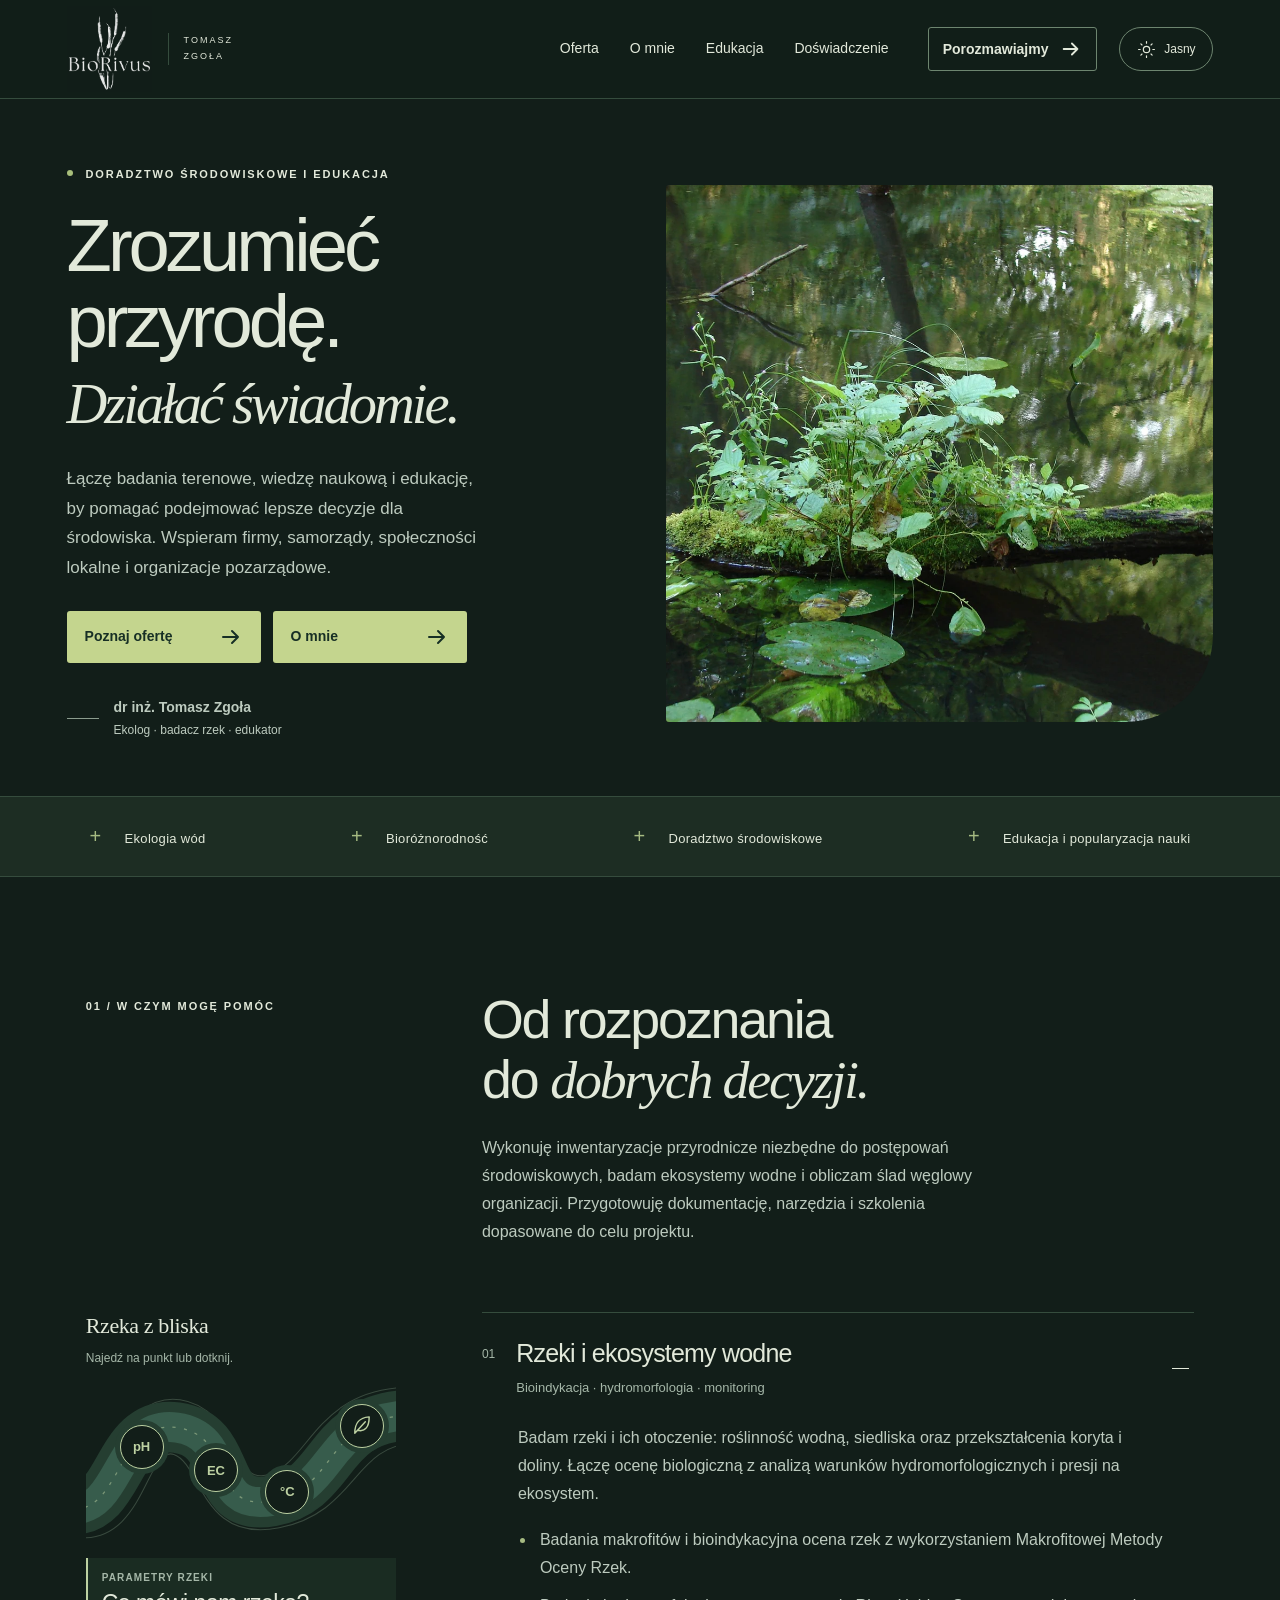
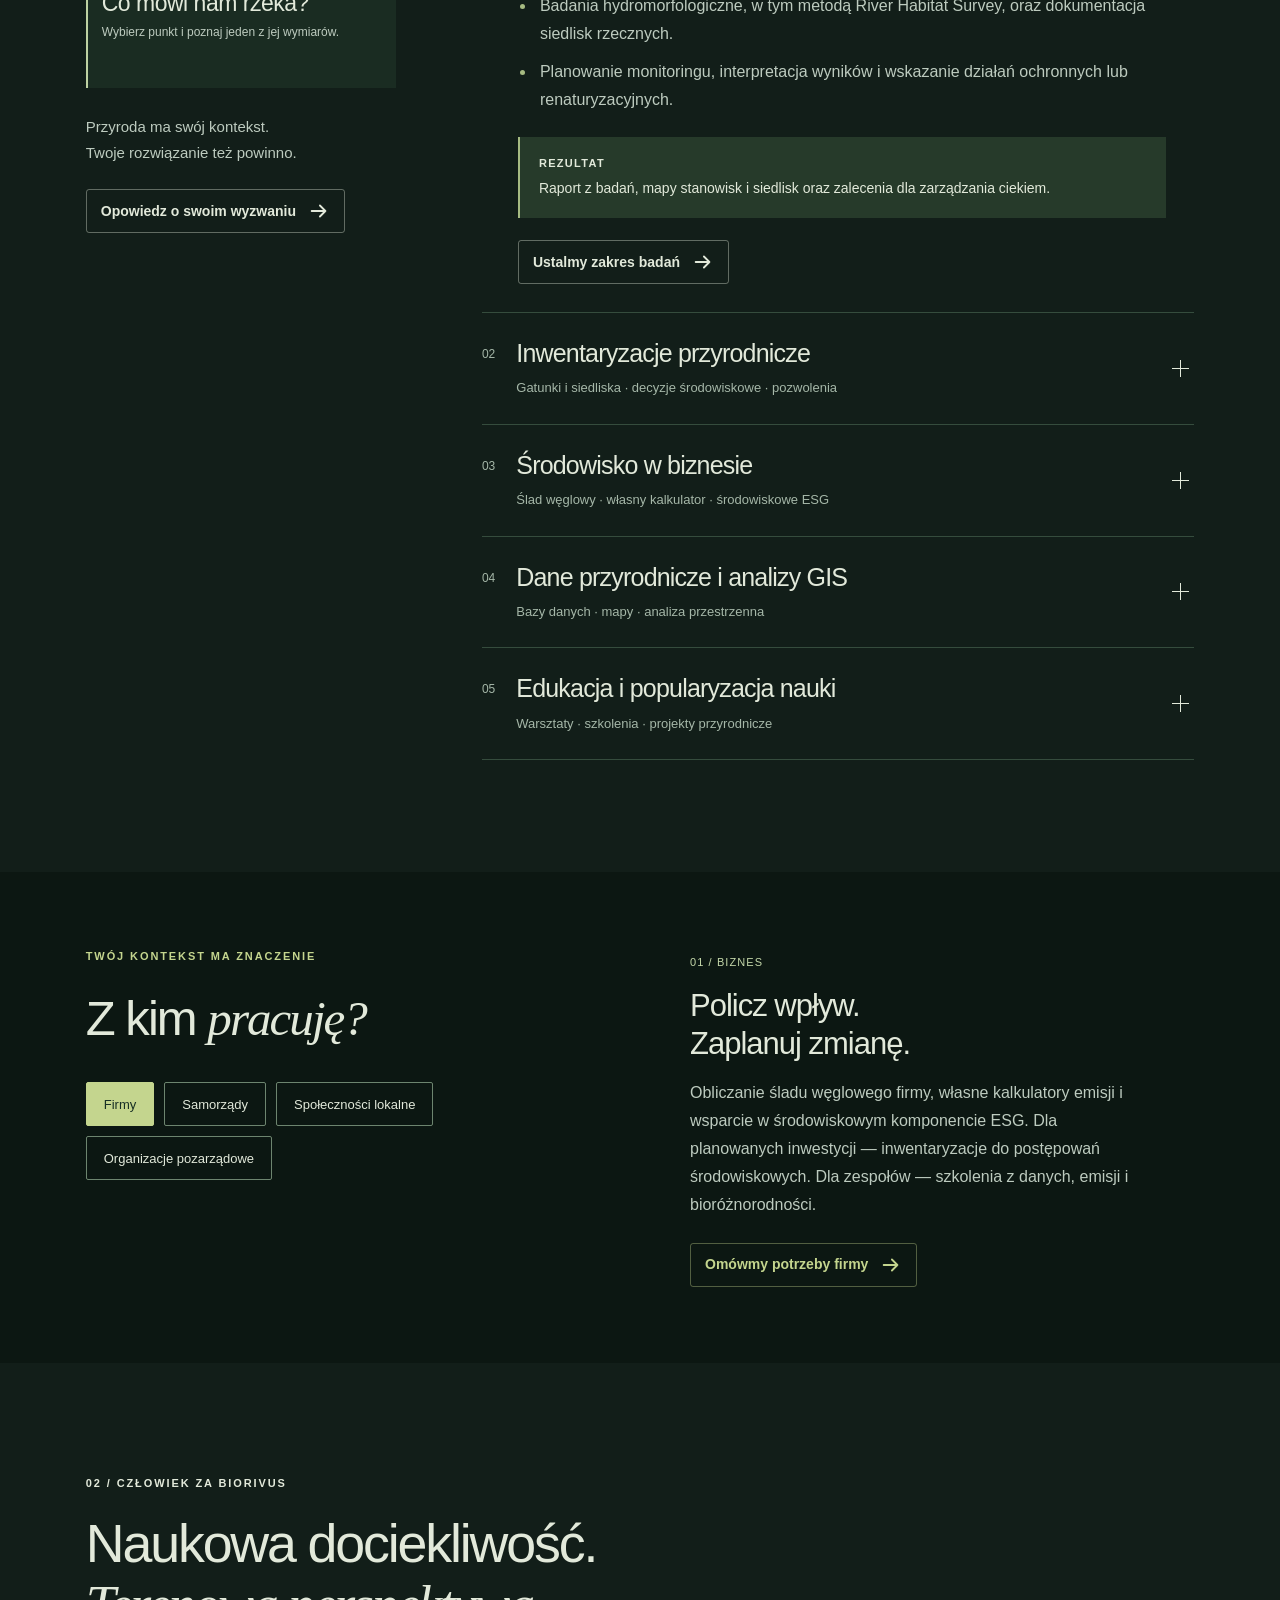
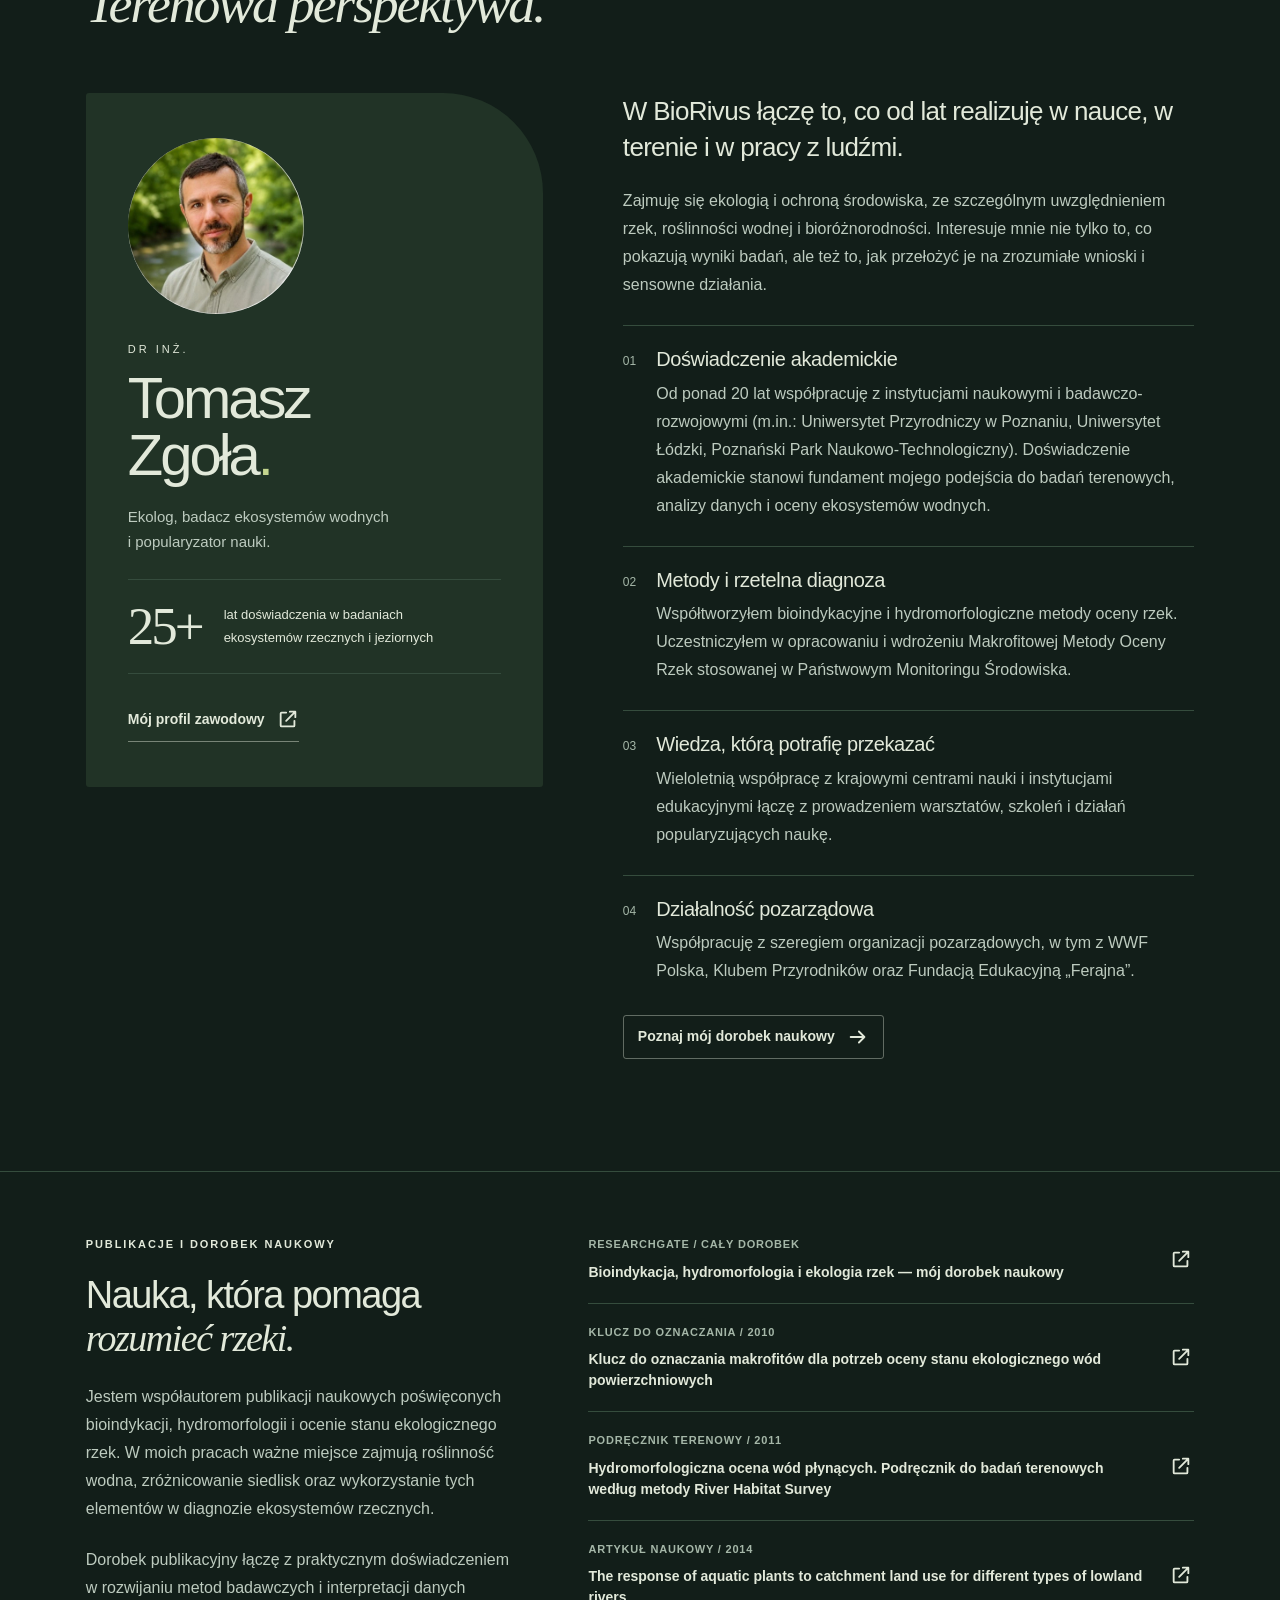
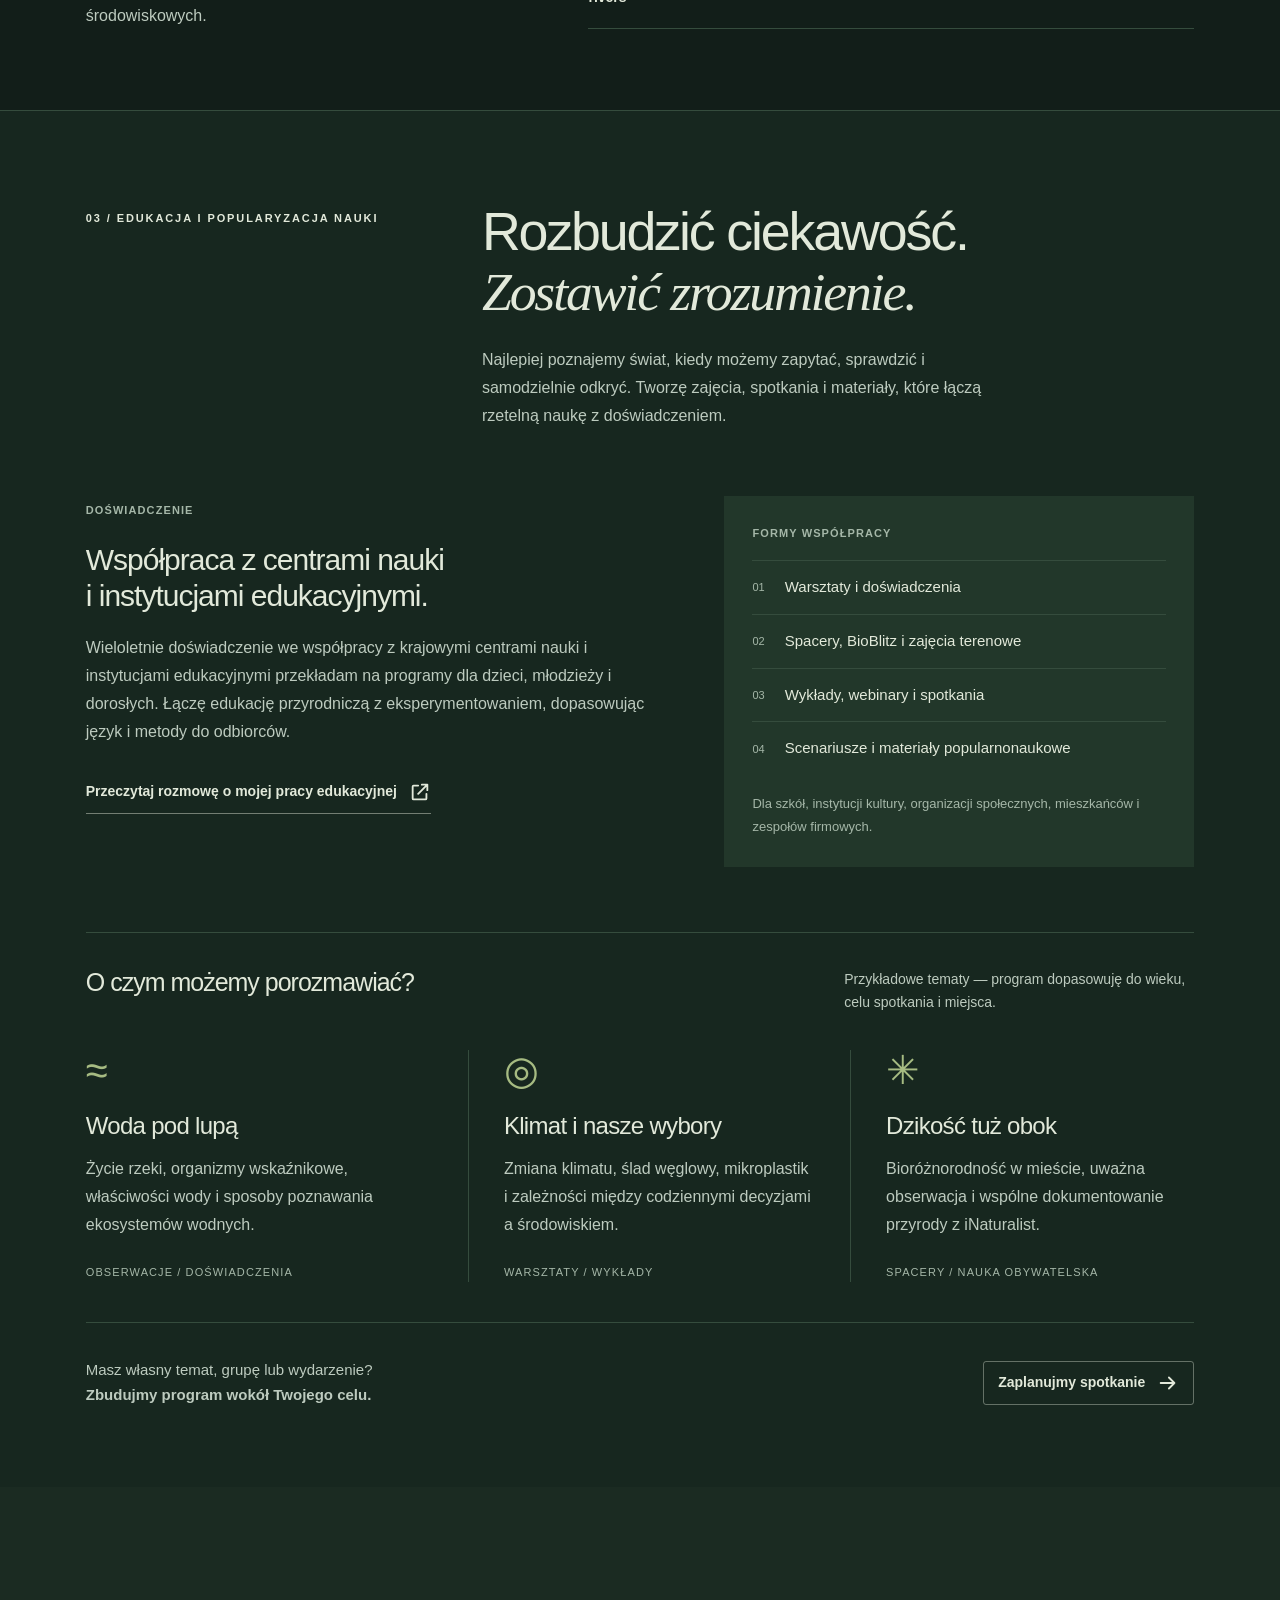
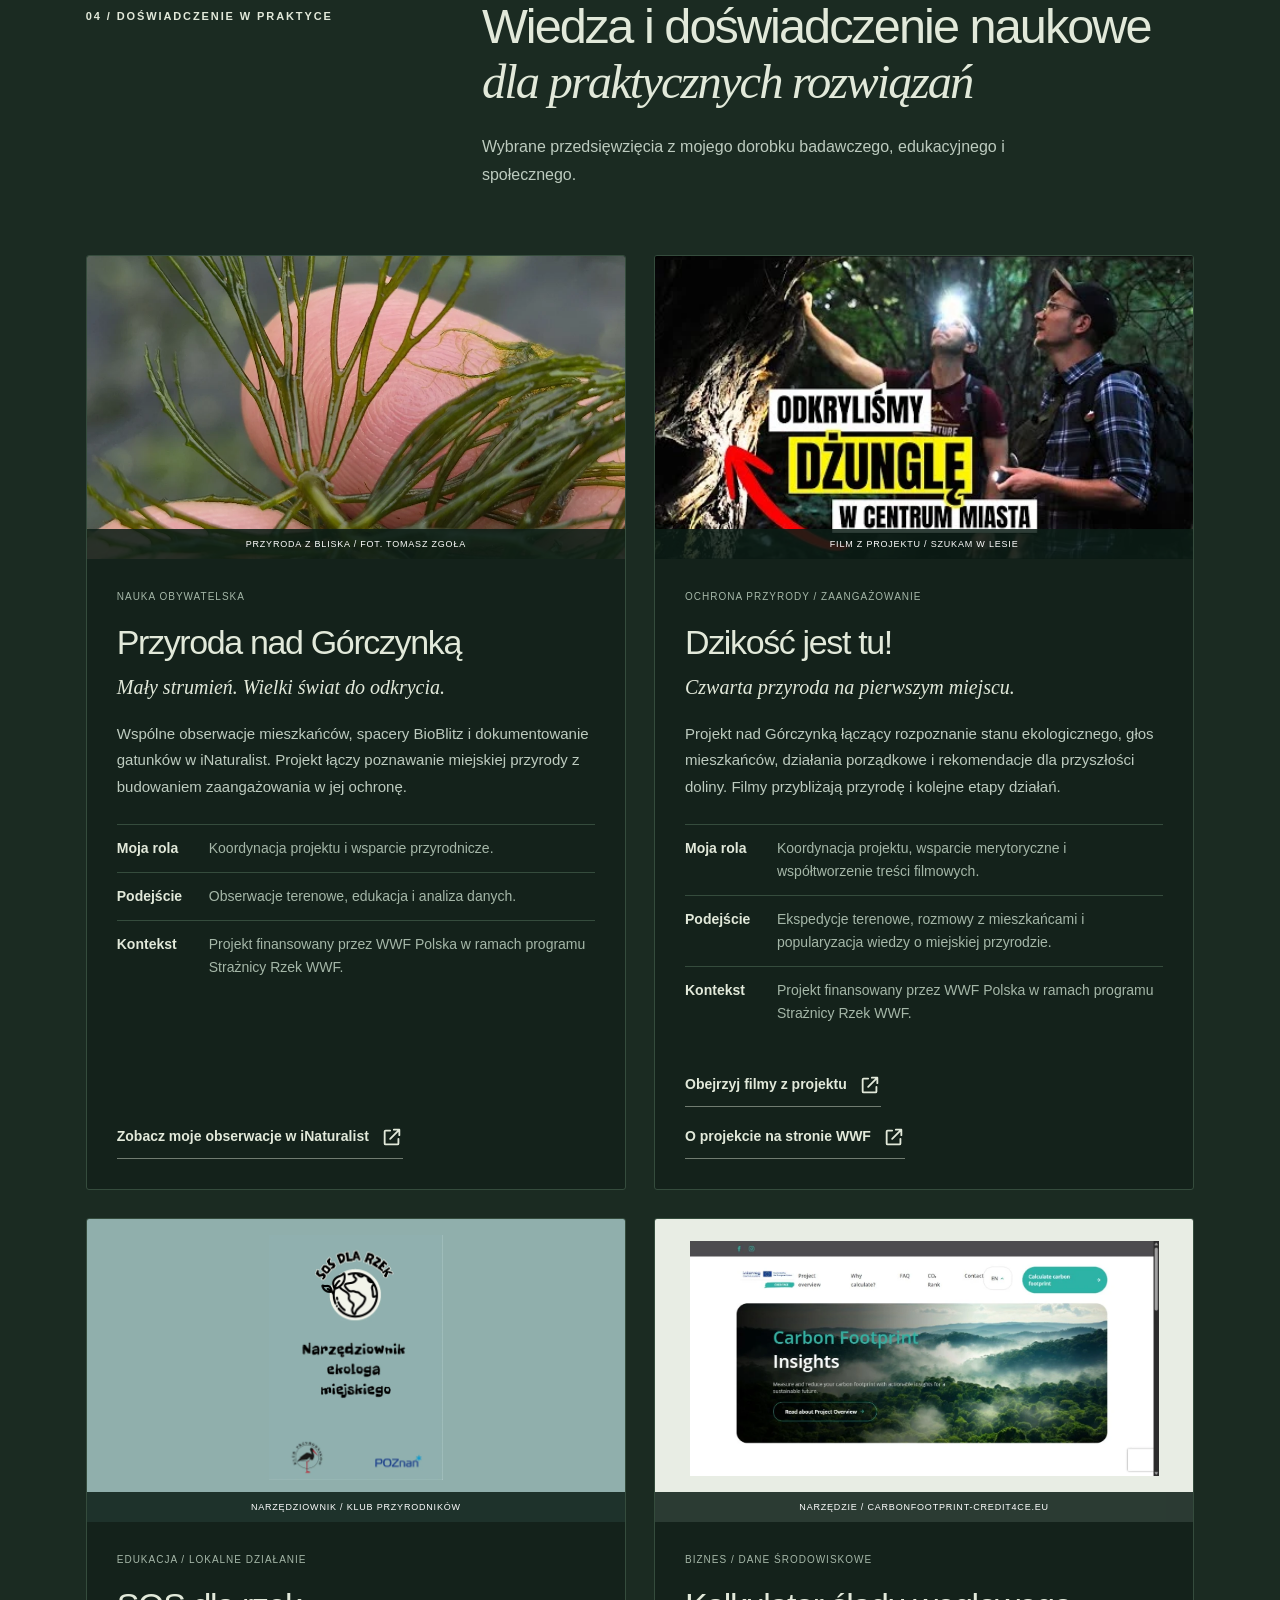
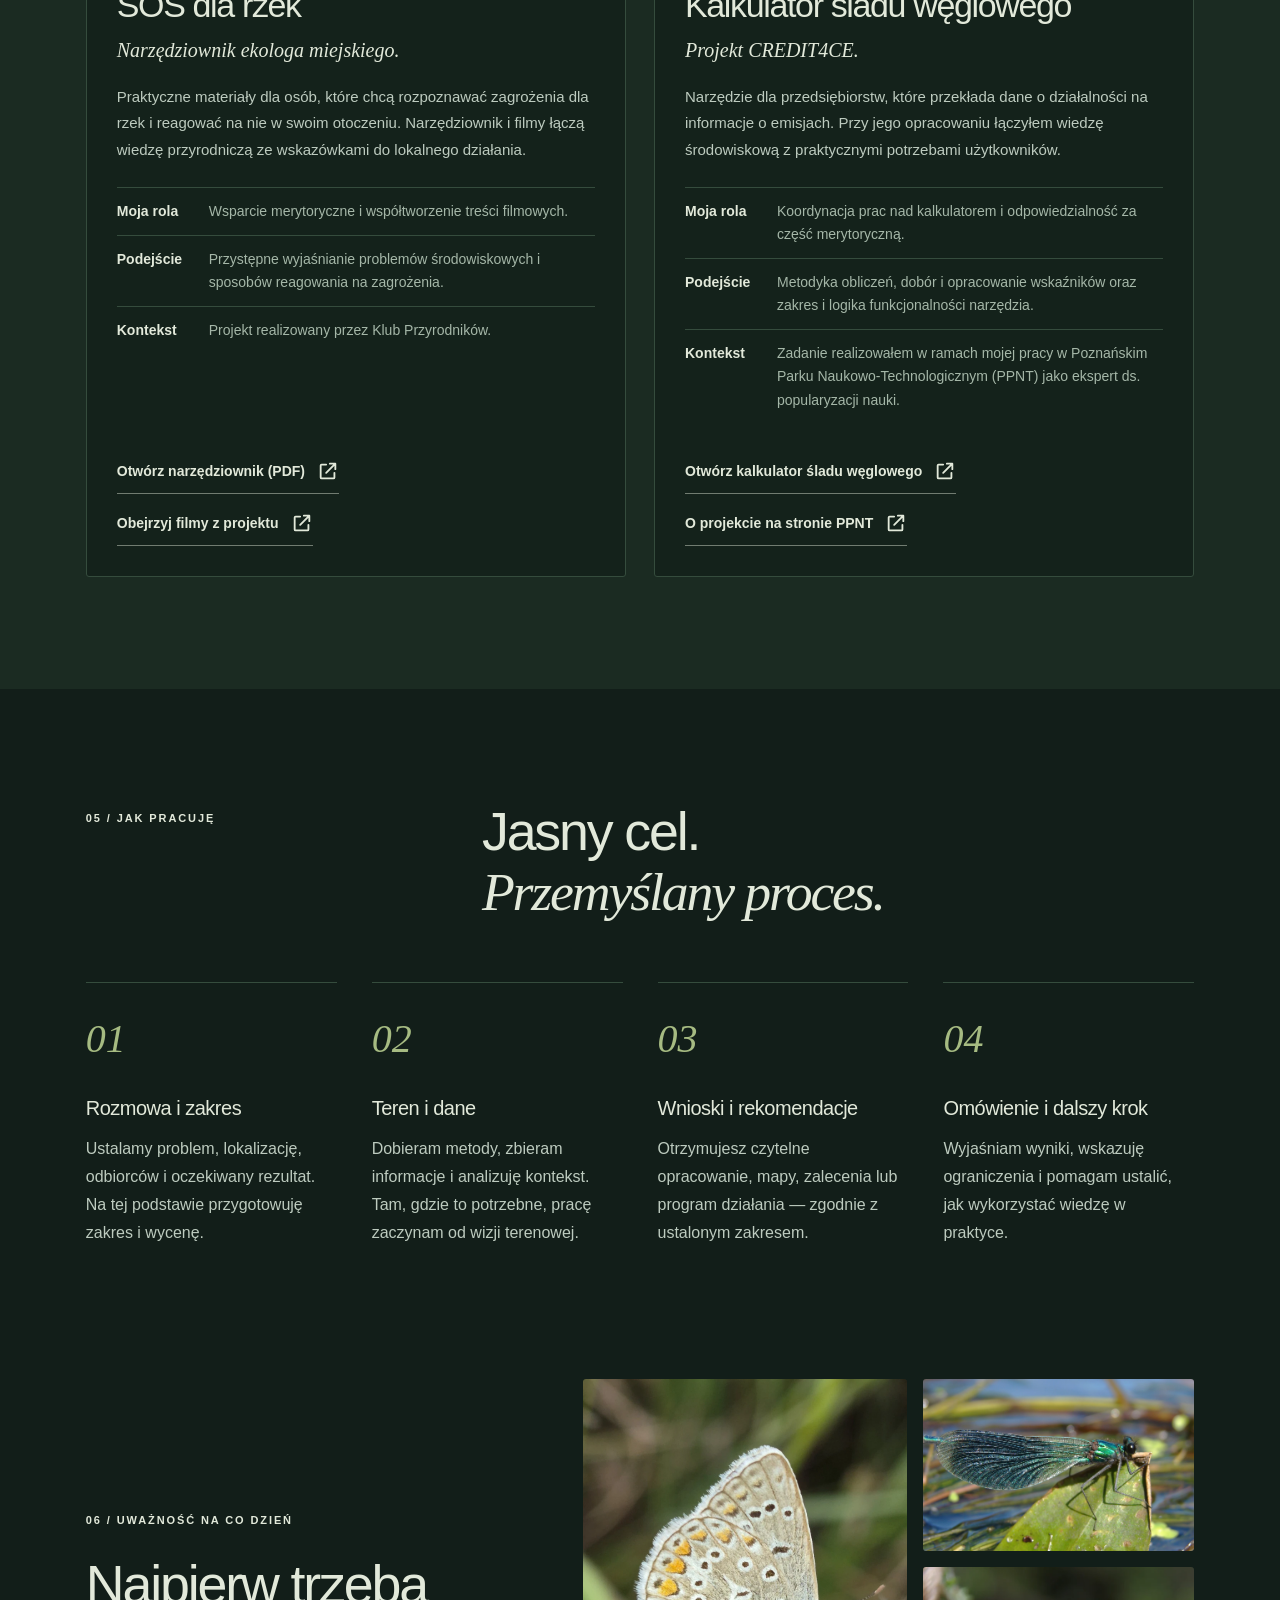
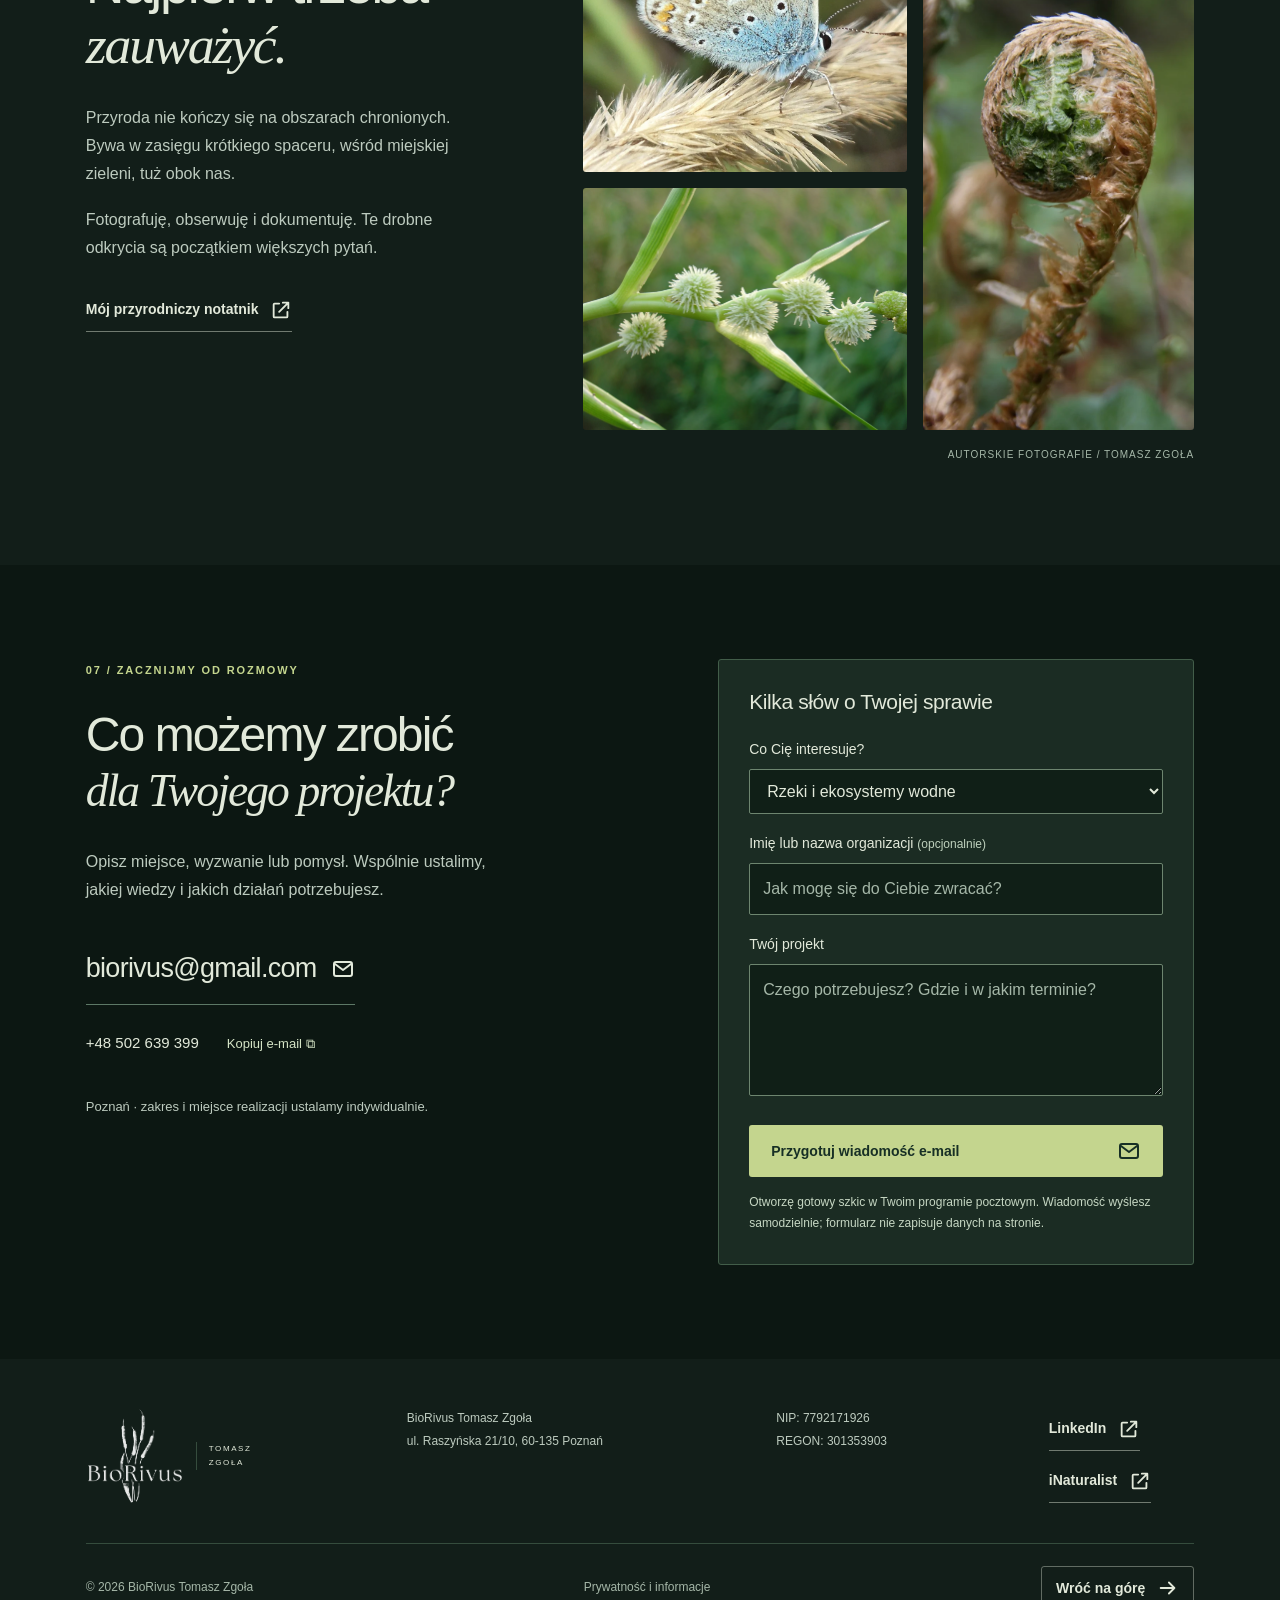
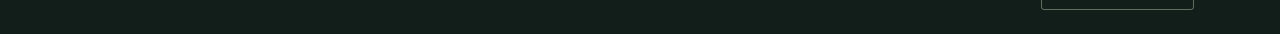
==== commit c2a68f0d: "Expand project case studies and balance river parameter descriptions" ====
--- a/index.html
+++ b/index.html
@@ -1,6 +1,6 @@
 <!doctype html>
 <html lang="pl" data-theme="dark">
-<head><meta charset="utf-8"><meta name="viewport" content="width=device-width, initial-scale=1"><meta name="theme-color" content="#121e19"><meta name="robots" content="index,follow,max-image-preview:large"><title>BioRivus Tomasz Zgoła | Doradztwo środowiskowe i edukacja</title><meta name="description" content="Inwentaryzacje przyrodnicze do postępowań środowiskowych, badania rzek, kalkulatory i obliczanie śladu węglowego, doradztwo ESG oraz edukacja. BioRivus Tomasz Zgoła."><meta property="og:title" content="BioRivus Tomasz Zgoła | Doradztwo środowiskowe i edukacja"><meta property="og:description" content="Inwentaryzacje przyrodnicze do postępowań środowiskowych, badania rzek, kalkulatory i obliczanie śladu węglowego, doradztwo ESG oraz edukacja. BioRivus Tomasz Zgoła."><meta property="og:type" content="website"><link rel="icon" href="assets/favicon.svg" type="image/svg+xml"><script id="theme-init">(function(){var theme='dark';try{var saved=localStorage.getItem('biorivus-theme');if(saved==='light'||saved==='dark')theme=saved;}catch(e){}document.documentElement.dataset.theme=theme;document.querySelector('meta[name="theme-color"]').content=theme==='dark'?'#121e19':'#f6f5ef';})();</script><link rel="stylesheet" href="style.css"><link rel="stylesheet" href="theme.css?v=20261024-1"><link rel="stylesheet" href="refinements.css?v=20261025-3"><script src="app.js?v=20261024-1" defer></script><script src="river.js?v=20261025-2" defer></script><link rel="canonical" href="https://www.biorivus.pl/"><meta name="author" content="Tomasz Zgoła"><meta property="og:url" content="https://www.biorivus.pl/"><meta property="og:site_name" content="BioRivus Tomasz Zgoła"><meta property="og:locale" content="pl_PL"><meta property="og:image" content="https://www.biorivus.pl/assets/hero-stream.webp"><meta property="og:image:alt" content="Roślinność nad spokojną wodą — fotografia Tomasza Zgoły"><meta name="twitter:card" content="summary_large_image"><meta name="twitter:title" content="BioRivus Tomasz Zgoła | Doradztwo środowiskowe i edukacja"><meta name="twitter:description" content="Inwentaryzacje przyrodnicze do postępowań środowiskowych, badania rzek, kalkulatory i obliczanie śladu węglowego, doradztwo ESG oraz edukacja. BioRivus Tomasz Zgoła."><meta name="twitter:image" content="https://www.biorivus.pl/assets/hero-stream.webp"><script type="application/ld+json">{"@context":"https://schema.org","@graph":[{"@type":"ProfessionalService","@id":"https://www.biorivus.pl/#firma","name":"BioRivus Tomasz Zgoła","url":"https://www.biorivus.pl/","description":"Inwentaryzacje przyrodnicze do postępowań środowiskowych, badania rzek, kalkulatory i obliczanie śladu węglowego, doradztwo ESG oraz edukacja. BioRivus Tomasz Zgoła.","email":"biorivus@gmail.com","telephone":"+48502639399","taxID":"7792171926","address":{"@type":"PostalAddress","streetAddress":"ul. Raszyńska 21/10","addressLocality":"Poznań","postalCode":"60-135","addressCountry":"PL"},"logo":"https://www.biorivus.pl/assets/biorivus-logo.webp","founder":{"@id":"https://www.biorivus.pl/#tomasz-zgola"},"hasOfferCatalog":{"@type":"OfferCatalog","name":"Oferta BioRivus","itemListElement":[{"@type":"Offer","itemOffered":{"@type":"Service","name":"Rzeki i ekosystemy wodne","description":"Badam rzeki i ich otoczenie: roślinność wodną, siedliska oraz przekształcenia koryta i doliny. Łączę ocenę biologiczną z analizą warunków hydromorfologicznych i presji na ekosystem.","provider":{"@id":"https://www.biorivus.pl/#firma"},"url":"https://www.biorivus.pl/#oferta"}},{"@type":"Offer","itemOffered":{"@type":"Service","name":"Inwentaryzacje przyrodnicze","description":"Wykonuję inwentaryzacje przyrodnicze na potrzeby postępowań o wydanie decyzji środowiskowych, ocen oddziaływania na środowisko oraz innych pozwoleń i uzgodnień dotyczących inwestycji.","provider":{"@id":"https://www.biorivus.pl/#firma"},"url":"https://www.biorivus.pl/#oferta"}},{"@type":"Offer","itemOffered":{"@type":"Service","name":"Środowisko w biznesie","description":"Obliczam ślad węglowy organizacji i opracowuję spersonalizowane kalkulatory emisji. Pomagam uporządkować dane środowiskowe do raportowania ESG, odpowiedzi dla kontrahentów i planowania redukcji wpływu na środowisko.","provider":{"@id":"https://www.biorivus.pl/#firma"},"url":"https://www.biorivus.pl/#oferta"}},{"@type":"Offer","itemOffered":{"@type":"Service","name":"Dane przyrodnicze i analizy GIS","description":"Przekształcam wyniki badań terenowych i dane przestrzenne w mapy oraz zestawienia przydatne w dokumentacji środowiskowej i zarządzaniu terenem.","provider":{"@id":"https://www.biorivus.pl/#firma"},"url":"https://www.biorivus.pl/#oferta"}},{"@type":"Offer","itemOffered":{"@type":"Service","name":"Edukacja i popularyzacja nauki","description":"Przygotowuję i prowadzę zajęcia o wodzie, bioróżnorodności i wpływie człowieka na środowisko. Dobieram program, metody i materiały do wieku uczestników, miejsca oraz celu spotkania.","provider":{"@id":"https://www.biorivus.pl/#firma"},"url":"https://www.biorivus.pl/#oferta"}}]}},{"@type":"Person","@id":"https://www.biorivus.pl/#tomasz-zgola","name":"Tomasz Zgoła","honorificPrefix":"dr inż.","jobTitle":"Ekolog, badacz ekosystemów wodnych i edukator","image":"https://www.biorivus.pl/assets/tomasz-zgola.webp","url":"https://www.biorivus.pl/#kompetencje","worksFor":{"@id":"https://www.biorivus.pl/#firma"},"knowsAbout":["Bioindykacja","Hydromorfologia","Ekologia wód","Bioróżnorodność","Ślad węglowy","Edukacja przyrodnicza","Inwentaryzacje przyrodnicze","Kalkulatory śladu węglowego","Środowiskowy komponent ESG"],"sameAs":["https://www.linkedin.com/in/tomasz-zgo%C5%82a/","https://www.researchgate.net/profile/Tomasz-Zgola","https://www.inaturalist.org/people/tomasz88083"]},{"@type":"WebSite","@id":"https://www.biorivus.pl/#witryna","url":"https://www.biorivus.pl/","name":"BioRivus Tomasz Zgoła","publisher":{"@id":"https://www.biorivus.pl/#firma"},"inLanguage":"pl-PL"},{"@type":"WebPage","@id":"https://www.biorivus.pl/#strona","url":"https://www.biorivus.pl/","name":"BioRivus Tomasz Zgoła | Doradztwo środowiskowe i edukacja","description":"Inwentaryzacje przyrodnicze do postępowań środowiskowych, badania rzek, kalkulatory i obliczanie śladu węglowego, doradztwo ESG oraz edukacja. BioRivus Tomasz Zgoła.","isPartOf":{"@id":"https://www.biorivus.pl/#witryna"},"about":{"@id":"https://www.biorivus.pl/#firma"},"inLanguage":"pl-PL"}]}</script></head>
+<head><meta charset="utf-8"><meta name="viewport" content="width=device-width, initial-scale=1"><meta name="theme-color" content="#121e19"><meta name="robots" content="index,follow,max-image-preview:large"><title>BioRivus Tomasz Zgoła | Doradztwo środowiskowe i edukacja</title><meta name="description" content="Inwentaryzacje przyrodnicze do postępowań środowiskowych, badania rzek, kalkulatory i obliczanie śladu węglowego, doradztwo ESG oraz edukacja. BioRivus Tomasz Zgoła."><meta property="og:title" content="BioRivus Tomasz Zgoła | Doradztwo środowiskowe i edukacja"><meta property="og:description" content="Inwentaryzacje przyrodnicze do postępowań środowiskowych, badania rzek, kalkulatory i obliczanie śladu węglowego, doradztwo ESG oraz edukacja. BioRivus Tomasz Zgoła."><meta property="og:type" content="website"><link rel="icon" href="assets/favicon.svg" type="image/svg+xml"><script id="theme-init">(function(){var theme='dark';try{var saved=localStorage.getItem('biorivus-theme');if(saved==='light'||saved==='dark')theme=saved;}catch(e){}document.documentElement.dataset.theme=theme;document.querySelector('meta[name="theme-color"]').content=theme==='dark'?'#121e19':'#f6f5ef';})();</script><link rel="stylesheet" href="style.css"><link rel="stylesheet" href="theme.css?v=20261024-1"><link rel="stylesheet" href="refinements.css?v=20261025-4"><script src="app.js?v=20261024-1" defer></script><script src="river.js?v=20261025-4" defer></script><link rel="canonical" href="https://www.biorivus.pl/"><meta name="author" content="Tomasz Zgoła"><meta property="og:url" content="https://www.biorivus.pl/"><meta property="og:site_name" content="BioRivus Tomasz Zgoła"><meta property="og:locale" content="pl_PL"><meta property="og:image" content="https://www.biorivus.pl/assets/hero-stream.webp"><meta property="og:image:alt" content="Roślinność nad spokojną wodą — fotografia Tomasza Zgoły"><meta name="twitter:card" content="summary_large_image"><meta name="twitter:title" content="BioRivus Tomasz Zgoła | Doradztwo środowiskowe i edukacja"><meta name="twitter:description" content="Inwentaryzacje przyrodnicze do postępowań środowiskowych, badania rzek, kalkulatory i obliczanie śladu węglowego, doradztwo ESG oraz edukacja. BioRivus Tomasz Zgoła."><meta name="twitter:image" content="https://www.biorivus.pl/assets/hero-stream.webp"><script type="application/ld+json">{"@context":"https://schema.org","@graph":[{"@type":"ProfessionalService","@id":"https://www.biorivus.pl/#firma","name":"BioRivus Tomasz Zgoła","url":"https://www.biorivus.pl/","description":"Inwentaryzacje przyrodnicze do postępowań środowiskowych, badania rzek, kalkulatory i obliczanie śladu węglowego, doradztwo ESG oraz edukacja. BioRivus Tomasz Zgoła.","email":"biorivus@gmail.com","telephone":"+48502639399","taxID":"7792171926","address":{"@type":"PostalAddress","streetAddress":"ul. Raszyńska 21/10","addressLocality":"Poznań","postalCode":"60-135","addressCountry":"PL"},"logo":"https://www.biorivus.pl/assets/biorivus-logo.webp","founder":{"@id":"https://www.biorivus.pl/#tomasz-zgola"},"hasOfferCatalog":{"@type":"OfferCatalog","name":"Oferta BioRivus","itemListElement":[{"@type":"Offer","itemOffered":{"@type":"Service","name":"Rzeki i ekosystemy wodne","description":"Badam rzeki i ich otoczenie: roślinność wodną, siedliska oraz przekształcenia koryta i doliny. Łączę ocenę biologiczną z analizą warunków hydromorfologicznych i presji na ekosystem.","provider":{"@id":"https://www.biorivus.pl/#firma"},"url":"https://www.biorivus.pl/#oferta"}},{"@type":"Offer","itemOffered":{"@type":"Service","name":"Inwentaryzacje przyrodnicze","description":"Wykonuję inwentaryzacje przyrodnicze na potrzeby postępowań o wydanie decyzji środowiskowych, ocen oddziaływania na środowisko oraz innych pozwoleń i uzgodnień dotyczących inwestycji.","provider":{"@id":"https://www.biorivus.pl/#firma"},"url":"https://www.biorivus.pl/#oferta"}},{"@type":"Offer","itemOffered":{"@type":"Service","name":"Środowisko w biznesie","description":"Obliczam ślad węglowy organizacji i opracowuję spersonalizowane kalkulatory emisji. Pomagam uporządkować dane środowiskowe do raportowania ESG, odpowiedzi dla kontrahentów i planowania redukcji wpływu na środowisko.","provider":{"@id":"https://www.biorivus.pl/#firma"},"url":"https://www.biorivus.pl/#oferta"}},{"@type":"Offer","itemOffered":{"@type":"Service","name":"Dane przyrodnicze i analizy GIS","description":"Przekształcam wyniki badań terenowych i dane przestrzenne w mapy oraz zestawienia przydatne w dokumentacji środowiskowej i zarządzaniu terenem.","provider":{"@id":"https://www.biorivus.pl/#firma"},"url":"https://www.biorivus.pl/#oferta"}},{"@type":"Offer","itemOffered":{"@type":"Service","name":"Edukacja i popularyzacja nauki","description":"Przygotowuję i prowadzę zajęcia o wodzie, bioróżnorodności i wpływie człowieka na środowisko. Dobieram program, metody i materiały do wieku uczestników, miejsca oraz celu spotkania.","provider":{"@id":"https://www.biorivus.pl/#firma"},"url":"https://www.biorivus.pl/#oferta"}}]}},{"@type":"Person","@id":"https://www.biorivus.pl/#tomasz-zgola","name":"Tomasz Zgoła","honorificPrefix":"dr inż.","jobTitle":"Ekolog, badacz ekosystemów wodnych i edukator","image":"https://www.biorivus.pl/assets/tomasz-zgola.webp","url":"https://www.biorivus.pl/#kompetencje","worksFor":{"@id":"https://www.biorivus.pl/#firma"},"knowsAbout":["Bioindykacja","Hydromorfologia","Ekologia wód","Bioróżnorodność","Ślad węglowy","Edukacja przyrodnicza","Inwentaryzacje przyrodnicze","Kalkulatory śladu węglowego","Środowiskowy komponent ESG"],"sameAs":["https://www.linkedin.com/in/tomasz-zgo%C5%82a/","https://www.researchgate.net/profile/Tomasz-Zgola","https://www.inaturalist.org/people/tomasz88083"]},{"@type":"WebSite","@id":"https://www.biorivus.pl/#witryna","url":"https://www.biorivus.pl/","name":"BioRivus Tomasz Zgoła","publisher":{"@id":"https://www.biorivus.pl/#firma"},"inLanguage":"pl-PL"},{"@type":"WebPage","@id":"https://www.biorivus.pl/#strona","url":"https://www.biorivus.pl/","name":"BioRivus Tomasz Zgoła | Doradztwo środowiskowe i edukacja","description":"Inwentaryzacje przyrodnicze do postępowań środowiskowych, badania rzek, kalkulatory i obliczanie śladu węglowego, doradztwo ESG oraz edukacja. BioRivus Tomasz Zgoła.","isPartOf":{"@id":"https://www.biorivus.pl/#witryna"},"about":{"@id":"https://www.biorivus.pl/#firma"},"inLanguage":"pl-PL"}]}</script></head>
 <body>
 <a class="skip" href="#main">Przejdź do treści</a>
 <header class="header"><a class="brand" href="#start" aria-label="BioRivus Tomasz Zgoła — strona główna"><img class="brand-logo" src="assets/biorivus-logo.webp" width="498" height="500" alt="BioRivus — logo z motywem roślin wodnych"><small>TOMASZ<br>ZGOŁA</small></a><div class="header-actions"><button class="theme-toggle" id="theme-toggle" type="button" aria-label="Włącz jasny motyw" title="Włącz jasny motyw" hidden><svg class="theme-sun" width="19" height="19" viewBox="0 0 24 24" fill="none" stroke="currentColor" stroke-width="1.5" stroke-linecap="round" aria-hidden="true"><circle cx="12" cy="12" r="4"/><path d="M12 2v2m0 16v2M2 12h2m16 0h2M4.9 4.9l1.4 1.4m11.4 11.4 1.4 1.4M4.9 19.1l1.4-1.4M17.7 6.3l1.4-1.4"/></svg><svg class="theme-moon" width="19" height="19" viewBox="0 0 24 24" fill="none" stroke="currentColor" stroke-width="1.5" stroke-linecap="round" stroke-linejoin="round" aria-hidden="true"><path d="M20.6 13.2A8.8 8.8 0 0 1 10.8 3.4a8.8 8.8 0 1 0 9.8 9.8Z"/></svg><span class="theme-label">Jasny</span></button><button class="menu-toggle" aria-expanded="false" aria-controls="navigation"><span>Menu</span><svg width="22" height="16" viewBox="0 0 22 16" aria-hidden="true"><path d="M0 2h22M0 8h22M0 14h22"/></svg></button></div><nav id="navigation" aria-label="Menu główne"><a href="#oferta">Oferta</a><a href="#kompetencje">O mnie</a><a href="#edukacja">Edukacja</a><a href="#projekty">Doświadczenie</a><a class="nav-cta section-link" href="#kontakt"><span class="link-label">Porozmawiajmy</span><svg class="link-icon" width="22" height="22" viewBox="0 0 24 24" fill="none" stroke="currentColor" stroke-width="2" stroke-linecap="round" stroke-linejoin="round" aria-hidden="true" focusable="false"><path d="M4 12h15m-6-6 6 6-6 6"/></svg></a></nav></header>
@@ -37,7 +37,10 @@
 <section class="section about" id="kompetencje" aria-labelledby="about-title"><div class="about-intro"><p class="eyebrow">02 / CZŁOWIEK ZA BIORIVUS</p><h2 id="about-title">Naukowa dociekliwość.<br><em>Terenowa perspektywa.</em></h2></div><div class="about-layout"><div class="about-signature"><img class="about-portrait" src="assets/tomasz-zgola.webp" alt="Tomasz Zgoła — portret na tle zieleni" width="400" height="400" loading="lazy"><div class="credential-label">DR INŻ.</div><div class="name-display">Tomasz<br>Zgoła<span>.</span></div><p>Ekolog, badacz ekosystemów wodnych<br>i popularyzator nauki.</p><div class="years"><strong>25+</strong><span>lat doświadczenia w badaniach<br>ekosystemów rzecznych i jeziornych</span></div><a href="https://pl.linkedin.com/in/tomasz-zgo%C5%82a" target="_blank" rel="noopener noreferrer" class="source-link"><span class="link-label">Mój profil zawodowy</span><svg class="link-icon" width="22" height="22" viewBox="0 0 24 24" fill="none" stroke="currentColor" stroke-width="2" stroke-linecap="round" stroke-linejoin="round" aria-hidden="true" focusable="false"><path d="M14 4h6v6m0-6L10 14M10 5H5a1 1 0 0 0-1 1v13a1 1 0 0 0 1 1h13a1 1 0 0 0 1-1v-5"/></svg></a></div><div class="about-body"><p class="large-copy">W BioRivus łączę to, co od lat realizuję w nauce, w terenie i w pracy z ludźmi.</p><p>Zajmuję się ekologią i ochroną środowiska, ze szczególnym uwzględnieniem rzek, roślinności wodnej i bioróżnorodności. Interesuje mnie nie tylko to, co pokazują wyniki badań, ale też to, jak przełożyć je na zrozumiałe wnioski i sensowne działania.</p><div class="competency"><span>01</span><div><h3>Doświadczenie akademickie</h3><p>Od ponad 20 lat współpracuję z instytucjami naukowymi i badawczo-rozwojowymi (m.in.: Uniwersytet Przyrodniczy w Poznaniu, Uniwersytet Łódzki, Poznański Park Naukowo-Technologiczny). Doświadczenie akademickie stanowi fundament mojego podejścia do badań terenowych, analizy danych i oceny ekosystemów wodnych.</p></div></div><div class="competency"><span>02</span><div><h3>Metody i rzetelna diagnoza</h3><p>Współtworzyłem bioindykacyjne i hydromorfologiczne metody oceny rzek. Uczestniczyłem w opracowaniu i wdrożeniu Makrofitowej Metody Oceny Rzek stosowanej w Państwowym Monitoringu Środowiska.</p></div></div><div class="competency"><span>03</span><div><h3>Wiedza, którą potrafię przekazać</h3><p>Wieloletnią współpracę z krajowymi centrami nauki i instytucjami edukacyjnymi łączę z prowadzeniem warsztatów, szkoleń i działań popularyzujących naukę.</p></div></div><div class="competency"><span>04</span><div><h3>Działalność pozarządowa</h3><p>Współpracuję z szeregiem organizacji pozarządowych, w tym z WWF Polska, Klubem Przyrodników oraz Fundacją Edukacyjną „Ferajna”.</p></div></div><a href="#publikacje" class="section-link"><span class="link-label">Poznaj mój dorobek naukowy</span><svg class="link-icon" width="22" height="22" viewBox="0 0 24 24" fill="none" stroke="currentColor" stroke-width="2" stroke-linecap="round" stroke-linejoin="round" aria-hidden="true" focusable="false"><path d="M4 12h15m-6-6 6 6-6 6"/></svg></a></div></div></section>
 <section class="section publications" id="publikacje" aria-labelledby="publications-title"><div><p class="eyebrow">PUBLIKACJE I DOROBEK NAUKOWY</p><h2 id="publications-title">Nauka, która pomaga<br><em>rozumieć rzeki.</em></h2><p class="research-intro">Jestem współautorem publikacji naukowych poświęconych bioindykacji, hydromorfologii i ocenie stanu ekologicznego rzek. W moich pracach ważne miejsce zajmują roślinność wodna, zróżnicowanie siedlisk oraz wykorzystanie tych elementów w diagnozie ekosystemów rzecznych.</p><p class="research-intro">Dorobek publikacyjny łączę z praktycznym doświadczeniem w rozwijaniu metod badawczych i interpretacji danych środowiskowych.</p></div><div class="publication-list"><a href="https://www.researchgate.net/profile/Tomasz-Zgola" target="_blank" rel="noopener noreferrer" class="source-link source-link--publication"><span>RESEARCHGATE / CAŁY DOROBEK</span><strong>Bioindykacja, hydromorfologia i ekologia rzek — mój dorobek naukowy</strong><svg class="link-icon" width="22" height="22" viewBox="0 0 24 24" fill="none" stroke="currentColor" stroke-width="2" stroke-linecap="round" stroke-linejoin="round" aria-hidden="true" focusable="false"><path d="M14 4h6v6m0-6L10 14M10 5H5a1 1 0 0 0-1 1v13a1 1 0 0 0 1 1h13a1 1 0 0 0 1-1v-5"/></svg></a><a href="https://www.researchgate.net/publication/266138411_Klucz_do_oznaczania_makrofitow_dla_potrzeb_oceny_stanu_ekologicznego_wod_powierzchniowych" target="_blank" rel="noopener noreferrer" class="source-link source-link--publication"><span>KLUCZ DO OZNACZANIA / 2010</span><strong>Klucz do oznaczania makrofitów dla potrzeb oceny stanu ekologicznego wód powierzchniowych</strong><svg class="link-icon" width="22" height="22" viewBox="0 0 24 24" fill="none" stroke="currentColor" stroke-width="2" stroke-linecap="round" stroke-linejoin="round" aria-hidden="true" focusable="false"><path d="M14 4h6v6m0-6L10 14M10 5H5a1 1 0 0 0-1 1v13a1 1 0 0 0 1 1h13a1 1 0 0 0 1-1v-5"/></svg></a><a href="https://www.researchgate.net/publication/309477258_Hydromorfologiczna_ocena_wod_plynacych_Podrecznik_do_badan_terenowych_wedlug_metody_River_Habitat_Survey" target="_blank" rel="noopener noreferrer" class="source-link source-link--publication"><span>PODRĘCZNIK TERENOWY / 2011</span><strong>Hydromorfologiczna ocena wód płynących. Podręcznik do badań terenowych według metody River Habitat Survey</strong><svg class="link-icon" width="22" height="22" viewBox="0 0 24 24" fill="none" stroke="currentColor" stroke-width="2" stroke-linecap="round" stroke-linejoin="round" aria-hidden="true" focusable="false"><path d="M14 4h6v6m0-6L10 14M10 5H5a1 1 0 0 0-1 1v13a1 1 0 0 0 1 1h13a1 1 0 0 0 1-1v-5"/></svg></a><a href="https://www.researchgate.net/publication/268800131_THE_RESPONSE_OF_AQUATIC_PLANTS_TO_CATCHMENT_LAND_USE_FOR_DIFFERENT_TYPES_OF_LOWLAND_RIVERS" target="_blank" rel="noopener noreferrer" class="source-link source-link--publication"><span>ARTYKUŁ NAUKOWY / 2014</span><strong>The response of aquatic plants to catchment land use for different types of lowland rivers</strong><svg class="link-icon" width="22" height="22" viewBox="0 0 24 24" fill="none" stroke="currentColor" stroke-width="2" stroke-linecap="round" stroke-linejoin="round" aria-hidden="true" focusable="false"><path d="M14 4h6v6m0-6L10 14M10 5H5a1 1 0 0 0-1 1v13a1 1 0 0 0 1 1h13a1 1 0 0 0 1-1v-5"/></svg></a></div></section>
 <section class="education-section" id="edukacja" aria-labelledby="education-title"><div class="section education-inner"><div class="section-heading"><p class="eyebrow">03 / EDUKACJA I POPULARYZACJA NAUKI</p><div><h2 id="education-title">Rozbudzić ciekawość.<br><em>Zostawić zrozumienie.</em></h2><p>Najlepiej poznajemy świat, kiedy możemy zapytać, sprawdzić i samodzielnie odkryć. Tworzę zajęcia, spotkania i materiały, które łączą rzetelną naukę z doświadczeniem.</p></div></div><div class="education-lead"><div><span class="education-label">DOŚWIADCZENIE</span><h3>Współpraca z centrami nauki<br>i instytucjami edukacyjnymi.</h3><p>Wieloletnie doświadczenie we współpracy z krajowymi centrami nauki i instytucjami edukacyjnymi przekładam na programy dla dzieci, młodzieży i dorosłych. Łączę edukację przyrodniczą z eksperymentowaniem, dopasowując język i metody do odbiorców.</p><a class="source-link" href="https://parkmag.pl/wywiady/rozmowa-z-dr-inz-tomaszem-zgola-ekspertem-ds-popularyzacji-nauki-w-poznanskim-parku-naukowo-technologicznym-wywiad/" target="_blank" rel="noopener noreferrer"><span class="link-label">Przeczytaj rozmowę o mojej pracy edukacyjnej</span><svg class="link-icon" width="22" height="22" viewBox="0 0 24 24" fill="none" stroke="currentColor" stroke-width="2" stroke-linecap="round" stroke-linejoin="round" aria-hidden="true" focusable="false"><path d="M14 4h6v6m0-6L10 14M10 5H5a1 1 0 0 0-1 1v13a1 1 0 0 0 1 1h13a1 1 0 0 0 1-1v-5"/></svg></a></div><div class="education-formats"><p class="education-label">FORMY WSPÓŁPRACY</p><ul><li><span>01</span>Warsztaty i doświadczenia</li><li><span>02</span>Spacery, BioBlitz i zajęcia terenowe</li><li><span>03</span>Wykłady, webinary i spotkania</li><li><span>04</span>Scenariusze i materiały popularnonaukowe</li></ul><p>Dla szkół, instytucji kultury, organizacji społecznych, mieszkańców i zespołów firmowych.</p></div></div><div class="education-topics-heading"><h3>O czym możemy porozmawiać?</h3><p>Przykładowe tematy — program dopasowuję do wieku, celu spotkania i miejsca.</p></div><div class="education-topics"><article><span class="topic-symbol" aria-hidden="true">≈</span><h4>Woda pod lupą</h4><p>Życie rzeki, organizmy wskaźnikowe, właściwości wody i sposoby poznawania ekosystemów wodnych.</p><span class="topic-format">OBSERWACJE / DOŚWIADCZENIA</span></article><article><span class="topic-symbol" aria-hidden="true">◎</span><h4>Klimat i nasze wybory</h4><p>Zmiana klimatu, ślad węglowy, mikroplastik i zależności między codziennymi decyzjami a środowiskiem.</p><span class="topic-format">WARSZTATY / WYKŁADY</span></article><article><span class="topic-symbol" aria-hidden="true">✳</span><h4>Dzikość tuż obok</h4><p>Bioróżnorodność w mieście, uważna obserwacja i wspólne dokumentowanie przyrody z iNaturalist.</p><span class="topic-format">SPACERY / NAUKA OBYWATELSKA</span></article></div><div class="education-cta"><p>Masz własny temat, grupę lub wydarzenie?<br><strong>Zbudujmy program wokół Twojego celu.</strong></p><a href="#kontakt" data-topic="Edukacja i popularyzacja nauki" class="section-link"><span class="link-label">Zaplanujmy spotkanie</span><svg class="link-icon" width="22" height="22" viewBox="0 0 24 24" fill="none" stroke="currentColor" stroke-width="2" stroke-linecap="round" stroke-linejoin="round" aria-hidden="true" focusable="false"><path d="M4 12h15m-6-6 6 6-6 6"/></svg></a></div></div></section>
-<section class="projects-section" id="projekty" aria-labelledby="projects-title"><div class="section projects-inner"><div class="section-heading"><p class="eyebrow">04 / DOŚWIADCZENIE W PRAKTYCE</p><div><h2 id="projects-title">Wiedza i doświadczenie naukowe<br><em>dla praktycznych rozwiązań</em></h2><p>Wybrane przedsięwzięcia z mojego dorobku badawczego, edukacyjnego i społecznego.</p></div></div><article class="featured-project"><div class="project-image"><img src="assets/field-plant-in-hand.webp" alt="Roślina wodna trzymana w dłoni podczas obserwacji terenowych — fotografia Tomasza Zgoły" width="1050" height="1400" loading="lazy"><span>PRZYRODA Z BLISKA / FOT. TOMASZ ZGOŁA</span></div><div class="project-story"><div class="project-meta"><span>POZNAŃ / 2026</span><span>NAUKA OBYWATELSKA</span></div><h3>Mały strumień.<br><em>Wielki świat do odkrycia.</em></h3><h4>Przyroda nad Górczynką</h4><p>Wspólne obserwacje mieszkańców, spacery BioBlitz i dokumentowanie gatunków w iNaturalist. Projekt łączy poznawanie miejskiej przyrody z budowaniem zaangażowania w jej ochronę.</p><dl><div><dt>Moja rola</dt><dd>Koordynacja projektu i wsparcie przyrodnicze.</dd></div><div><dt>Podejście</dt><dd>Obserwacje terenowe, edukacja i analiza danych.</dd></div><div><dt>Kontekst</dt><dd>Projekt finansowany przez WWF Polska w ramach programu Strażnicy Rzek WWF.</dd></div></dl><a class="source-link" href="https://www.inaturalist.org/observations?subview=map&amp;user_id=tomasz88083&amp;verifiable=any&amp;view=species" target="_blank" rel="noopener noreferrer"><span class="link-label">Zobacz moje obserwacje w iNaturalist</span><svg class="link-icon" width="22" height="22" viewBox="0 0 24 24" fill="none" stroke="currentColor" stroke-width="2" stroke-linecap="round" stroke-linejoin="round" aria-hidden="true" focusable="false"><path d="M14 4h6v6m0-6L10 14M10 5H5a1 1 0 0 0-1 1v13a1 1 0 0 0 1 1h13a1 1 0 0 0 1-1v-5"/></svg></a></div></article><div class="project-grid"><article><p class="eyebrow">OCHRONA PRZYRODY / ZAANGAŻOWANIE</p><h3>Dzikość jest tu!</h3><p>Projekt nad Górczynką łączący rozpoznanie stanu ekologicznego, głos mieszkańców, działania porządkowe i rekomendacje dla przyszłości doliny.</p><div class="project-links"><a href="https://www.youtube.com/watch?v=tjS0xJSqDX8&amp;list=PLlXd72-HH2_PkgVGvAGTnXoRC_5dMqXZa&amp;index=4" target="_blank" rel="noopener noreferrer" class="source-link"><span class="link-label">Obejrzyj filmy z projektu</span><svg class="link-icon" width="22" height="22" viewBox="0 0 24 24" fill="none" stroke="currentColor" stroke-width="2" stroke-linecap="round" stroke-linejoin="round" aria-hidden="true" focusable="false"><path d="M14 4h6v6m0-6L10 14M10 5H5a1 1 0 0 0-1 1v13a1 1 0 0 0 1 1h13a1 1 0 0 0 1-1v-5"/></svg></a><a href="https://straznicy.wwf.pl/dzialania-nad-gorczynka-rekomendacje/" target="_blank" rel="noopener noreferrer" class="source-link"><span class="link-label">O projekcie na stronie WWF</span><svg class="link-icon" width="22" height="22" viewBox="0 0 24 24" fill="none" stroke="currentColor" stroke-width="2" stroke-linecap="round" stroke-linejoin="round" aria-hidden="true" focusable="false"><path d="M14 4h6v6m0-6L10 14M10 5H5a1 1 0 0 0-1 1v13a1 1 0 0 0 1 1h13a1 1 0 0 0 1-1v-5"/></svg></a></div></article><article><p class="eyebrow">BIZNES / DANE ŚRODOWISKOWE</p><h3>CREDIT4CE</h3><p>W ramach projektu CREDIT4CE koordynowałem prace nad opracowaniem kalkulatora śladu węglowego dla przedsiębiorstw. Odpowiadałem za część merytoryczną: metodykę obliczeń, dobór i opracowanie wskaźników oraz zakres i logikę funkcjonalności narzędzia. Łączyłem wiedzę środowiskową z praktycznymi potrzebami użytkowników.</p><div class="project-links"><a href="https://carbonfootprint-credit4ce.eu/" target="_blank" rel="noopener noreferrer" class="source-link"><span class="link-label">Otwórz kalkulator śladu węglowego</span><svg class="link-icon" width="22" height="22" viewBox="0 0 24 24" fill="none" stroke="currentColor" stroke-width="2" stroke-linecap="round" stroke-linejoin="round" aria-hidden="true" focusable="false"><path d="M14 4h6v6m0-6L10 14M10 5H5a1 1 0 0 0-1 1v13a1 1 0 0 0 1 1h13a1 1 0 0 0 1-1v-5"/></svg></a><a href="https://ppnt.poznan.pl/spotkanie-partnerow-projektu-credit4ce-w-bolonii/" target="_blank" rel="noopener noreferrer" class="source-link"><span class="link-label">O projekcie na stronie PPNT</span><svg class="link-icon" width="22" height="22" viewBox="0 0 24 24" fill="none" stroke="currentColor" stroke-width="2" stroke-linecap="round" stroke-linejoin="round" aria-hidden="true" focusable="false"><path d="M14 4h6v6m0-6L10 14M10 5H5a1 1 0 0 0-1 1v13a1 1 0 0 0 1 1h13a1 1 0 0 0 1-1v-5"/></svg></a></div></article></div></div></section>
+<section class="projects-section" id="projekty" aria-labelledby="projects-title"><div class="section projects-inner"><div class="section-heading"><p class="eyebrow">04 / DOŚWIADCZENIE W PRAKTYCE</p><div><h2 id="projects-title">Wiedza i doświadczenie naukowe<br><em>dla praktycznych rozwiązań</em></h2><p>Wybrane przedsięwzięcia z mojego dorobku badawczego, edukacyjnego i społecznego.</p></div></div><div class="project-showcase"><article class="featured-project project-card" aria-labelledby="project-gorczynka"><div class="project-image"><img src="assets/field-plant-in-hand.webp" alt="Roślina wodna trzymana w dłoni podczas obserwacji terenowych — fotografia Tomasza Zgoły" width="1050" height="1400" loading="lazy"><span>PRZYRODA Z BLISKA / FOT. TOMASZ ZGOŁA</span></div><div class="project-story"><p class="project-meta">NAUKA OBYWATELSKA</p><h3 id="project-gorczynka">Przyroda nad Górczynką</h3><p class="project-subtitle">Mały strumień. Wielki świat do odkrycia.</p><p class="project-summary">Wspólne obserwacje mieszkańców, spacery BioBlitz i dokumentowanie gatunków w iNaturalist. Projekt łączy poznawanie miejskiej przyrody z budowaniem zaangażowania w jej ochronę.</p><dl><div><dt>Moja rola</dt><dd>Koordynacja projektu i wsparcie przyrodnicze.</dd></div><div><dt>Podejście</dt><dd>Obserwacje terenowe, edukacja i analiza danych.</dd></div><div><dt>Kontekst</dt><dd>Projekt finansowany przez WWF Polska w ramach programu Strażnicy Rzek WWF.</dd></div></dl><div class="project-links"><a class="source-link" href="https://www.inaturalist.org/observations?subview=map&amp;user_id=tomasz88083&amp;verifiable=any&amp;view=species" target="_blank" rel="noopener noreferrer"><span class="link-label">Zobacz moje obserwacje w iNaturalist</span><svg class="link-icon" width="22" height="22" viewBox="0 0 24 24" fill="none" stroke="currentColor" stroke-width="2" stroke-linecap="round" stroke-linejoin="round" aria-hidden="true" focusable="false"><path d="M14 4h6v6m0-6L10 14M10 5H5a1 1 0 0 0-1 1v13a1 1 0 0 0 1 1h13a1 1 0 0 0 1-1v-5"/></svg></a></div></div></article>
+<article class="featured-project project-card" aria-labelledby="project-dzikosc"><div class="project-image"><img src="assets/project-dzikosc.webp" alt="Miniatura filmu z projektu „Dzikość jest tu!” — uczestnicy ekspedycji przy drzewie" width="480" height="360" loading="lazy"><span>FILM Z PROJEKTU / SZUKAM W LESIE</span></div><div class="project-story"><p class="project-meta">OCHRONA PRZYRODY / ZAANGAŻOWANIE</p><h3 id="project-dzikosc">Dzikość jest tu!</h3><p class="project-subtitle">Czwarta przyroda na pierwszym miejscu.</p><p class="project-summary">Projekt nad Górczynką łączący rozpoznanie stanu ekologicznego, głos mieszkańców, działania porządkowe i rekomendacje dla przyszłości doliny. Filmy przybliżają przyrodę i kolejne etapy działań.</p><dl><div><dt>Moja rola</dt><dd>Koordynacja projektu, wsparcie merytoryczne i współtworzenie treści filmowych.</dd></div><div><dt>Podejście</dt><dd>Ekspedycje terenowe, rozmowy z mieszkańcami i popularyzacja wiedzy o miejskiej przyrodzie.</dd></div><div><dt>Kontekst</dt><dd>Projekt finansowany przez WWF Polska w ramach programu Strażnicy Rzek WWF.</dd></div></dl><div class="project-links"><a class="source-link" href="https://www.youtube.com/watch?v=tjS0xJSqDX8&amp;list=PLlXd72-HH2_PkgVGvAGTnXoRC_5dMqXZa&amp;index=4" target="_blank" rel="noopener noreferrer"><span class="link-label">Obejrzyj filmy z projektu</span><svg class="link-icon" width="22" height="22" viewBox="0 0 24 24" fill="none" stroke="currentColor" stroke-width="2" stroke-linecap="round" stroke-linejoin="round" aria-hidden="true" focusable="false"><path d="M14 4h6v6m0-6L10 14M10 5H5a1 1 0 0 0-1 1v13a1 1 0 0 0 1 1h13a1 1 0 0 0 1-1v-5"/></svg></a><a class="source-link" href="https://straznicy.wwf.pl/dzialania-nad-gorczynka-rekomendacje/" target="_blank" rel="noopener noreferrer"><span class="link-label">O projekcie na stronie WWF</span><svg class="link-icon" width="22" height="22" viewBox="0 0 24 24" fill="none" stroke="currentColor" stroke-width="2" stroke-linecap="round" stroke-linejoin="round" aria-hidden="true" focusable="false"><path d="M14 4h6v6m0-6L10 14M10 5H5a1 1 0 0 0-1 1v13a1 1 0 0 0 1 1h13a1 1 0 0 0 1-1v-5"/></svg></a></div></div></article>
+<article class="featured-project project-card" aria-labelledby="project-sos"><div class="project-image project-image--cover"><img src="assets/project-sos-cover.webp" alt="Okładka publikacji „SOS dla rzek. Narzędziownik ekologa miejskiego”, Klub Przyrodników" width="708" height="1000" loading="lazy"><span>NARZĘDZIOWNIK / KLUB PRZYRODNIKÓW</span></div><div class="project-story"><p class="project-meta">EDUKACJA / LOKALNE DZIAŁANIE</p><h3 id="project-sos">SOS dla rzek</h3><p class="project-subtitle">Narzędziownik ekologa miejskiego.</p><p class="project-summary">Praktyczne materiały dla osób, które chcą rozpoznawać zagrożenia dla rzek i reagować na nie w swoim otoczeniu. Narzędziownik i filmy łączą wiedzę przyrodniczą ze wskazówkami do lokalnego działania.</p><dl><div><dt>Moja rola</dt><dd>Wsparcie merytoryczne i współtworzenie treści filmowych.</dd></div><div><dt>Podejście</dt><dd>Przystępne wyjaśnianie problemów środowiskowych i sposobów reagowania na zagrożenia.</dd></div><div><dt>Kontekst</dt><dd>Projekt realizowany przez Klub Przyrodników.</dd></div></dl><div class="project-links"><a class="source-link" href="https://kp.org.pl/pdf/Narzedziownik_SOS_dla_rzek.pdf" target="_blank" rel="noopener noreferrer"><span class="link-label">Otwórz narzędziownik (PDF)</span><svg class="link-icon" width="22" height="22" viewBox="0 0 24 24" fill="none" stroke="currentColor" stroke-width="2" stroke-linecap="round" stroke-linejoin="round" aria-hidden="true" focusable="false"><path d="M14 4h6v6m0-6L10 14M10 5H5a1 1 0 0 0-1 1v13a1 1 0 0 0 1 1h13a1 1 0 0 0 1-1v-5"/></svg></a><a class="source-link" href="https://www.youtube.com/watch?v=0Ujo96H7gw4&amp;list=PL1HV206SGOU5sIf6aGw1_MhkY_KTPwKgD" target="_blank" rel="noopener noreferrer"><span class="link-label">Obejrzyj filmy z projektu</span><svg class="link-icon" width="22" height="22" viewBox="0 0 24 24" fill="none" stroke="currentColor" stroke-width="2" stroke-linecap="round" stroke-linejoin="round" aria-hidden="true" focusable="false"><path d="M14 4h6v6m0-6L10 14M10 5H5a1 1 0 0 0-1 1v13a1 1 0 0 0 1 1h13a1 1 0 0 0 1-1v-5"/></svg></a></div></div></article>
+<article class="featured-project project-card" aria-labelledby="project-credit4ce"><div class="project-image project-image--screen"><img src="assets/project-credit4ce.webp" alt="Podgląd strony kalkulatora śladu węglowego opracowanego w projekcie CREDIT4CE" width="1265" height="633" loading="lazy"><span>NARZĘDZIE / CARBONFOOTPRINT-CREDIT4CE.EU</span></div><div class="project-story"><p class="project-meta">BIZNES / DANE ŚRODOWISKOWE</p><h3 id="project-credit4ce">Kalkulator śladu węglowego</h3><p class="project-subtitle">Projekt CREDIT4CE.</p><p class="project-summary">Narzędzie dla przedsiębiorstw, które przekłada dane o działalności na informacje o emisjach. Przy jego opracowaniu łączyłem wiedzę środowiskową z praktycznymi potrzebami użytkowników.</p><dl><div><dt>Moja rola</dt><dd>Koordynacja prac nad kalkulatorem i odpowiedzialność za część merytoryczną.</dd></div><div><dt>Podejście</dt><dd>Metodyka obliczeń, dobór i opracowanie wskaźników oraz zakres i logika funkcjonalności narzędzia.</dd></div><div><dt>Kontekst</dt><dd>Zadanie realizowałem w ramach mojej pracy w Poznańskim Parku Naukowo-Technologicznym (PPNT) jako ekspert ds. popularyzacji nauki.</dd></div></dl><div class="project-links"><a class="source-link" href="https://carbonfootprint-credit4ce.eu/" target="_blank" rel="noopener noreferrer"><span class="link-label">Otwórz kalkulator śladu węglowego</span><svg class="link-icon" width="22" height="22" viewBox="0 0 24 24" fill="none" stroke="currentColor" stroke-width="2" stroke-linecap="round" stroke-linejoin="round" aria-hidden="true" focusable="false"><path d="M14 4h6v6m0-6L10 14M10 5H5a1 1 0 0 0-1 1v13a1 1 0 0 0 1 1h13a1 1 0 0 0 1-1v-5"/></svg></a><a class="source-link" href="https://ppnt.poznan.pl/spotkanie-partnerow-projektu-credit4ce-w-bolonii/" target="_blank" rel="noopener noreferrer"><span class="link-label">O projekcie na stronie PPNT</span><svg class="link-icon" width="22" height="22" viewBox="0 0 24 24" fill="none" stroke="currentColor" stroke-width="2" stroke-linecap="round" stroke-linejoin="round" aria-hidden="true" focusable="false"><path d="M14 4h6v6m0-6L10 14M10 5H5a1 1 0 0 0-1 1v13a1 1 0 0 0 1 1h13a1 1 0 0 0 1-1v-5"/></svg></a></div></div></article></div></div></section>
 <section class="section process" aria-labelledby="process-title"><div class="section-heading"><p class="eyebrow">05 / JAK PRACUJĘ</p><div><h2 id="process-title">Jasny cel.<br><em>Przemyślany proces.</em></h2></div></div><div class="process-grid"><article><span>01</span><h3>Rozmowa i zakres</h3><p>Ustalamy problem, lokalizację, odbiorców i oczekiwany rezultat. Na tej podstawie przygotowuję zakres i wycenę.</p></article><article><span>02</span><h3>Teren i dane</h3><p>Dobieram metody, zbieram informacje i analizuję kontekst. Tam, gdzie to potrzebne, pracę zaczynam od wizji terenowej.</p></article><article><span>03</span><h3>Wnioski i rekomendacje</h3><p>Otrzymujesz czytelne opracowanie, mapy, zalecenia lub program działania — zgodnie z ustalonym zakresem.</p></article><article><span>04</span><h3>Omówienie i dalszy krok</h3><p>Wyjaśniam wyniki, wskazuję ograniczenia i pomagam ustalić, jak wykorzystać wiedzę w praktyce.</p></article></div></section>
 <section class="field-section" id="w-terenie" aria-labelledby="field-title"><div class="field-heading"><p class="eyebrow">06 / UWAŻNOŚĆ NA CO DZIEŃ</p><h2 id="field-title">Najpierw trzeba<br><em>zauważyć.</em></h2><p>Przyroda nie kończy się na obszarach chronionych. Bywa w zasięgu krótkiego spaceru, wśród miejskiej zieleni, tuż obok nas.</p><p>Fotografuję, obserwuję i dokumentuję. Te drobne odkrycia są początkiem większych pytań.</p><a class="source-link" href="https://www.inaturalist.org/observations?user_id=tomasz88083&amp;verifiable=any&amp;view=species" target="_blank" rel="noopener noreferrer"><span class="link-label">Mój przyrodniczy notatnik</span><svg class="link-icon" width="22" height="22" viewBox="0 0 24 24" fill="none" stroke="currentColor" stroke-width="2" stroke-linecap="round" stroke-linejoin="round" aria-hidden="true" focusable="false"><path d="M14 4h6v6m0-6L10 14M10 5H5a1 1 0 0 0-1 1v13a1 1 0 0 0 1 1h13a1 1 0 0 0 1-1v-5"/></svg></a></div><div class="field-gallery nature-gallery"><div class="nature-column"><button type="button" class="gallery-image nature-butterfly" data-image="assets/gallery-butterfly.webp" data-caption="Wśród traw — fotografia Tomasza Zgoły" aria-label="Powiększ zdjęcie: Wśród traw"><img src="assets/gallery-butterfly.webp" alt="Motyl o jasnoniebieskich skrzydłach z ciemnymi plamkami i pomarańczowym obrzeżeniem na kłosie trawy" loading="lazy" decoding="async" width="906" height="1100"><span>Wśród traw <svg class="link-icon" width="22" height="22" viewBox="0 0 24 24" fill="none" stroke="currentColor" stroke-width="2" stroke-linecap="round" stroke-linejoin="round" aria-hidden="true" focusable="false"><circle cx="10.5" cy="10.5" r="6.5"/><path d="m16 16 5 5M7.5 10.5h6m-3-3v6"/></svg></span></button><button type="button" class="gallery-image nature-sparganium" data-image="assets/gallery-sparganium.webp" data-caption="Geometria natury — fotografia Tomasza Zgoły" aria-label="Powiększ zdjęcie: Geometria natury"><img src="assets/gallery-sparganium.webp" alt="Kuliste zielone kwiatostany jeżogłówki na rozgałęzionej łodydze" loading="lazy" decoding="async" width="1300" height="975"><span>Geometria natury <svg class="link-icon" width="22" height="22" viewBox="0 0 24 24" fill="none" stroke="currentColor" stroke-width="2" stroke-linecap="round" stroke-linejoin="round" aria-hidden="true" focusable="false"><circle cx="10.5" cy="10.5" r="6.5"/><path d="m16 16 5 5M7.5 10.5h6m-3-3v6"/></svg></span></button></div><div class="nature-column"><button type="button" class="gallery-image nature-damselfly" data-image="assets/gallery-damselfly.webp" data-caption="Tuż nad wodą — fotografia Tomasza Zgoły" aria-label="Powiększ zdjęcie: Tuż nad wodą"><img src="assets/gallery-damselfly.webp" alt="Metalicznie zielona ważka równoskrzydła siedząca na liściu nad wodą" loading="lazy" decoding="async" width="1300" height="819"><span>Tuż nad wodą <svg class="link-icon" width="22" height="22" viewBox="0 0 24 24" fill="none" stroke="currentColor" stroke-width="2" stroke-linecap="round" stroke-linejoin="round" aria-hidden="true" focusable="false"><circle cx="10.5" cy="10.5" r="6.5"/><path d="m16 16 5 5M7.5 10.5h6m-3-3v6"/></svg></span></button><button type="button" class="gallery-image nature-fern" data-image="assets/gallery-fern.webp" data-caption="Rozwijający się świat — fotografia Tomasza Zgoły" aria-label="Powiększ zdjęcie: Rozwijający się świat"><img src="assets/gallery-fern.webp" alt="Zwinięty w spiralę młody liść paproci w zbliżeniu" loading="lazy" decoding="async" width="703" height="1200"><span>Rozwijający się świat <svg class="link-icon" width="22" height="22" viewBox="0 0 24 24" fill="none" stroke="currentColor" stroke-width="2" stroke-linecap="round" stroke-linejoin="round" aria-hidden="true" focusable="false"><circle cx="10.5" cy="10.5" r="6.5"/><path d="m16 16 5 5M7.5 10.5h6m-3-3v6"/></svg></span></button></div><p class="gallery-credit">AUTORSKIE FOTOGRAFIE / TOMASZ ZGOŁA</p></div></section>
 <section class="contact-section" id="kontakt" aria-labelledby="contact-title"><div class="contact-inner"><div class="contact-copy"><p class="eyebrow">07 / ZACZNIJMY OD ROZMOWY</p><h2 id="contact-title">Co możemy zrobić<br><em>dla Twojego projektu?</em></h2><p>Opisz miejsce, wyzwanie lub pomysł. Wspólnie ustalimy, jakiej wiedzy i jakich działań potrzebujesz.</p><a class="contact-email" href="mailto:biorivus@gmail.com"><span>biorivus@gmail.com</span><svg class="link-icon" width="22" height="22" viewBox="0 0 24 24" fill="none" stroke="currentColor" stroke-width="2" stroke-linecap="round" stroke-linejoin="round" aria-hidden="true" focusable="false"><rect x="3" y="5" width="18" height="14" rx="2"/><path d="m4 7 8 6 8-6"/></svg></a><div class="contact-secondary"><a href="tel:+48502639399">+48 502 639 399</a><button id="copy-email" type="button">Kopiuj e-mail <span aria-hidden="true">⧉</span></button></div><p class="contact-location">Poznań · zakres i miejsce realizacji ustalamy indywidualnie.</p><p id="copy-status" class="sr-only" role="status"></p></div><form id="brief-form" class="brief-form"><h3>Kilka słów o Twojej sprawie</h3><label for="topic">Co Cię interesuje?</label><select id="topic" name="topic"><option>Rzeki i ekosystemy wodne</option><option>Inwentaryzacje przyrodnicze</option><option>Środowisko w biznesie</option><option>Dane przyrodnicze i GIS</option><option>Edukacja i popularyzacja nauki</option><option>Inny temat / współpraca</option></select><label for="organization">Imię lub nazwa organizacji <span>(opcjonalnie)</span></label><input id="organization" name="organization" autocomplete="organization" maxlength="160" placeholder="Jak mogę się do Ciebie zwracać?"><label for="message">Twój projekt</label><textarea id="message" name="message" required minlength="10" maxlength="3000" rows="4" placeholder="Czego potrzebujesz? Gdzie i w jakim terminie?"></textarea><button type="submit" class="button lime">Przygotuj wiadomość e-mail <svg class="link-icon" width="22" height="22" viewBox="0 0 24 24" fill="none" stroke="currentColor" stroke-width="2" stroke-linecap="round" stroke-linejoin="round" aria-hidden="true" focusable="false"><rect x="3" y="5" width="18" height="14" rx="2"/><path d="m4 7 8 6 8-6"/></svg></button><p class="form-note">Otworzę gotowy szkic w Twoim programie pocztowym. Wiadomość wyślesz samodzielnie; formularz nie zapisuje danych na stronie.</p><div id="mail-fallback" hidden role="status">Szkic jest gotowy. Jeśli program pocztowy się nie otworzył, <button type="button" id="copy-brief">skopiuj treść</button> i wyślij ją na biorivus@gmail.com.</div></form></div></section>
--- a/refinements.css
+++ b/refinements.css
@@ -206,7 +206,7 @@
 .audience-tabs { max-width:470px; }
 .audience-panels { min-height:300px; }
 .river-metric { line-height:1.6; }
-.river-readout { min-height:155px; }
+.river-readout { min-height:130px; padding:12px 14px; }
 .river-readout[data-kind="species"] .river-description { font-style:normal; }
 #projects-title { font-size:clamp(34px,3.8vw,52px); line-height:1.12; }
 
@@ -321,3 +321,35 @@
   a.section-link { border-color:LinkText; }
   a.source-link { border-bottom-color:LinkText; }
 }
+
+/* Project case studies: shared hierarchy, equal columns and restrained source links. */
+.project-showcase { display:grid; grid-template-columns:repeat(2,minmax(0,1fr)); gap:28px; }
+.project-card { display:flex; flex-direction:column; min-width:0; border:1px solid var(--line); border-radius:3px; overflow:hidden; }
+.project-card .project-image { min-height:0; max-height:none; aspect-ratio:16/9; flex:none; background:#182a22; }
+.project-card .project-image img { width:100%; height:100%; object-fit:cover; object-position:center; filter:none; }
+.project-card .project-image > span { left:0; right:0; bottom:0; padding:8px 16px; font-size:9px; letter-spacing:.8px; }
+.project-card .project-image--cover { background:#90afac; }
+.project-card .project-image--cover img { object-fit:contain; padding:16px 16px 42px; }
+.project-card .project-image--screen { background:#e8ede4; }
+.project-card .project-image--screen img { object-fit:contain; padding:22px 22px 46px; }
+.project-card .project-story { padding:30px; display:flex; flex:1; flex-direction:column; }
+.project-card .project-meta { display:block; margin:0 0 18px; color:var(--muted); font-size:10px; line-height:1.6; letter-spacing:1px; }
+.project-card .project-story h3 { font-size:34px; line-height:1.12; margin:0 0 12px; }
+.project-card .project-subtitle { margin:0 0 20px; color:var(--ink); font:italic 20px/1.4 var(--serif); }
+.project-card .project-summary { font-size:15px; line-height:1.75; margin:0; }
+.project-card .project-story dl { margin:24px 0; }
+.project-card .project-story dl > div { grid-template-columns:80px minmax(0,1fr); gap:12px; padding:12px 0; font-size:14px; line-height:1.65; }
+.project-card .project-links { display:flex; flex-direction:column; align-items:flex-start; gap:8px; margin-top:auto; padding-top:2px; }
+@media (max-width:800px) {
+  .project-showcase { grid-template-columns:1fr; gap:28px; }
+  .project-card .project-story { padding:30px; }
+}
+@media (max-width:480px) {
+  .project-card .project-story { padding:24px 20px; }
+  .project-card .project-story h3 { font-size:30px; }
+  .project-card .project-subtitle { font-size:19px; }
+  .project-card .project-story dl > div { grid-template-columns:1fr; gap:4px; }
+  .project-card .project-image > span { font-size:8px; padding:6px 12px; letter-spacing:.5px; }
+  .project-card .project-image--cover img { padding:10px 10px 28px; }
+  .project-card .project-image--screen img { padding:12px 12px 30px; }
+}
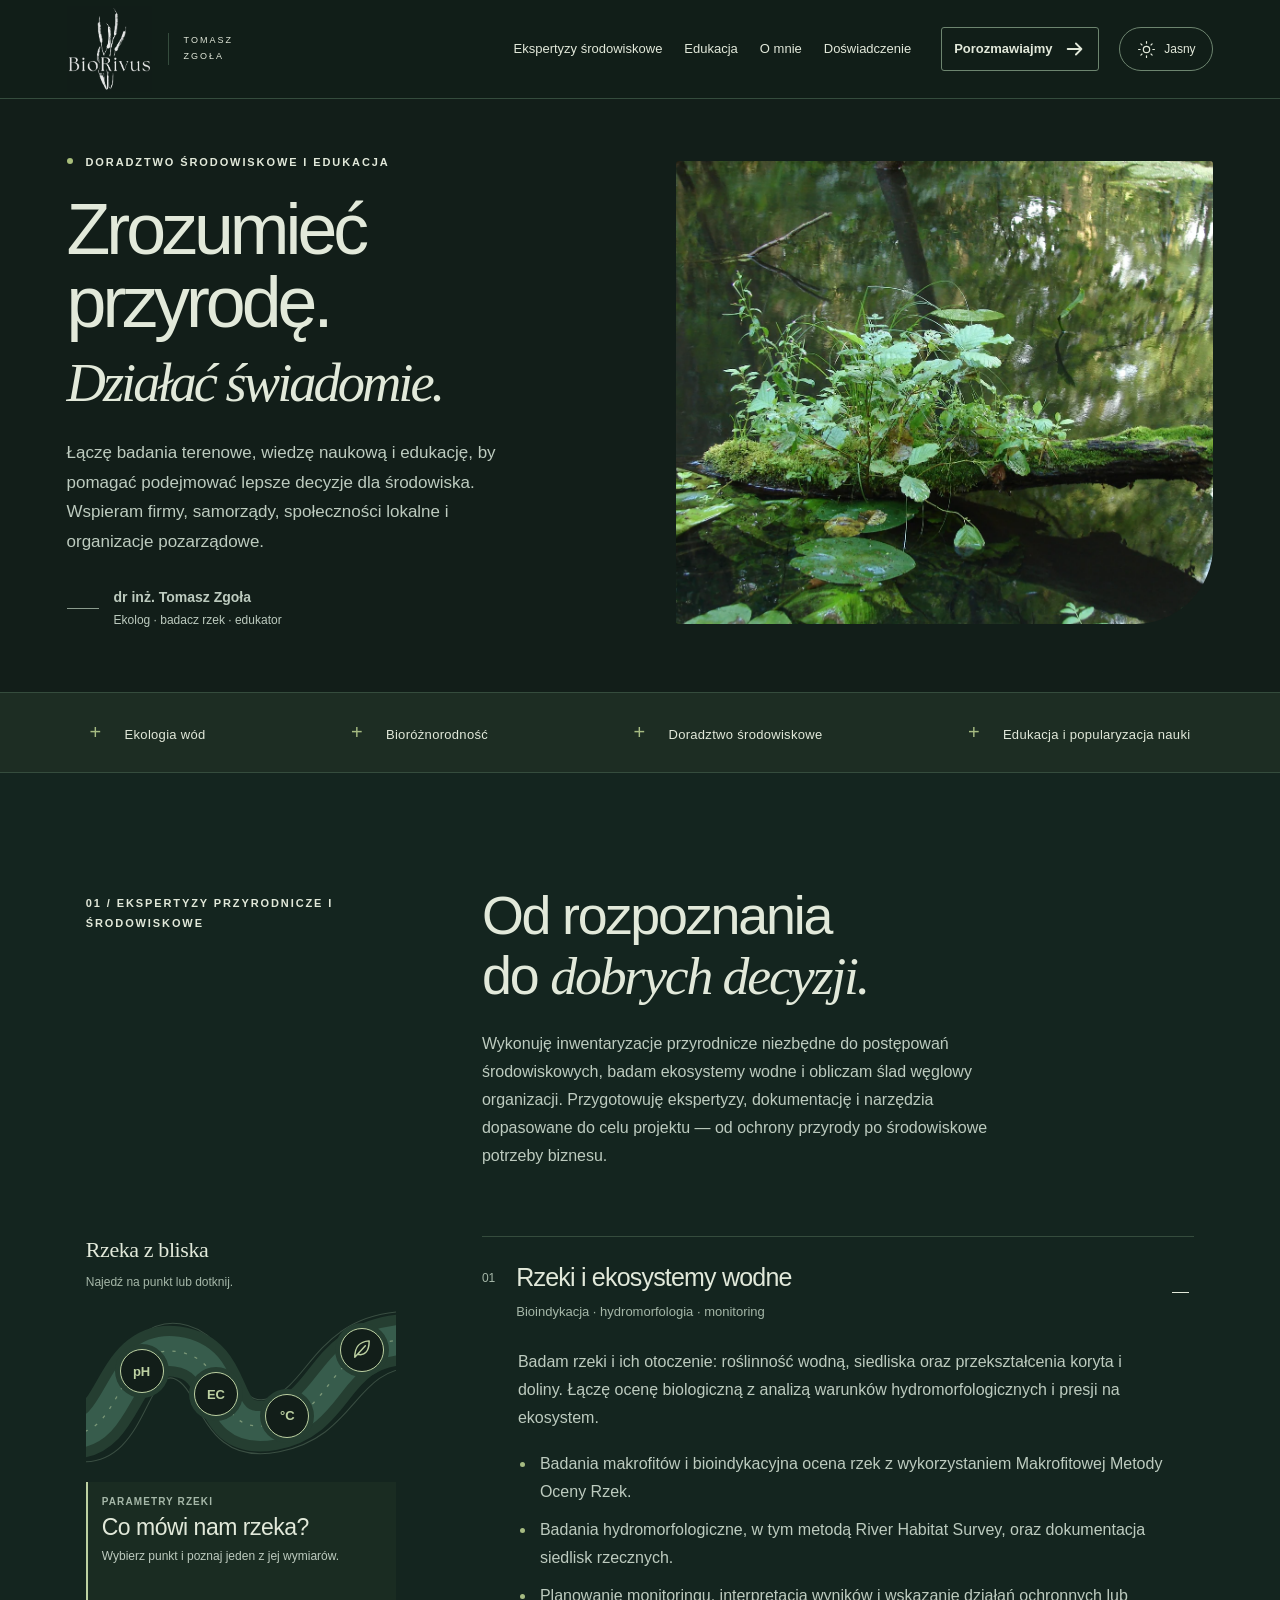
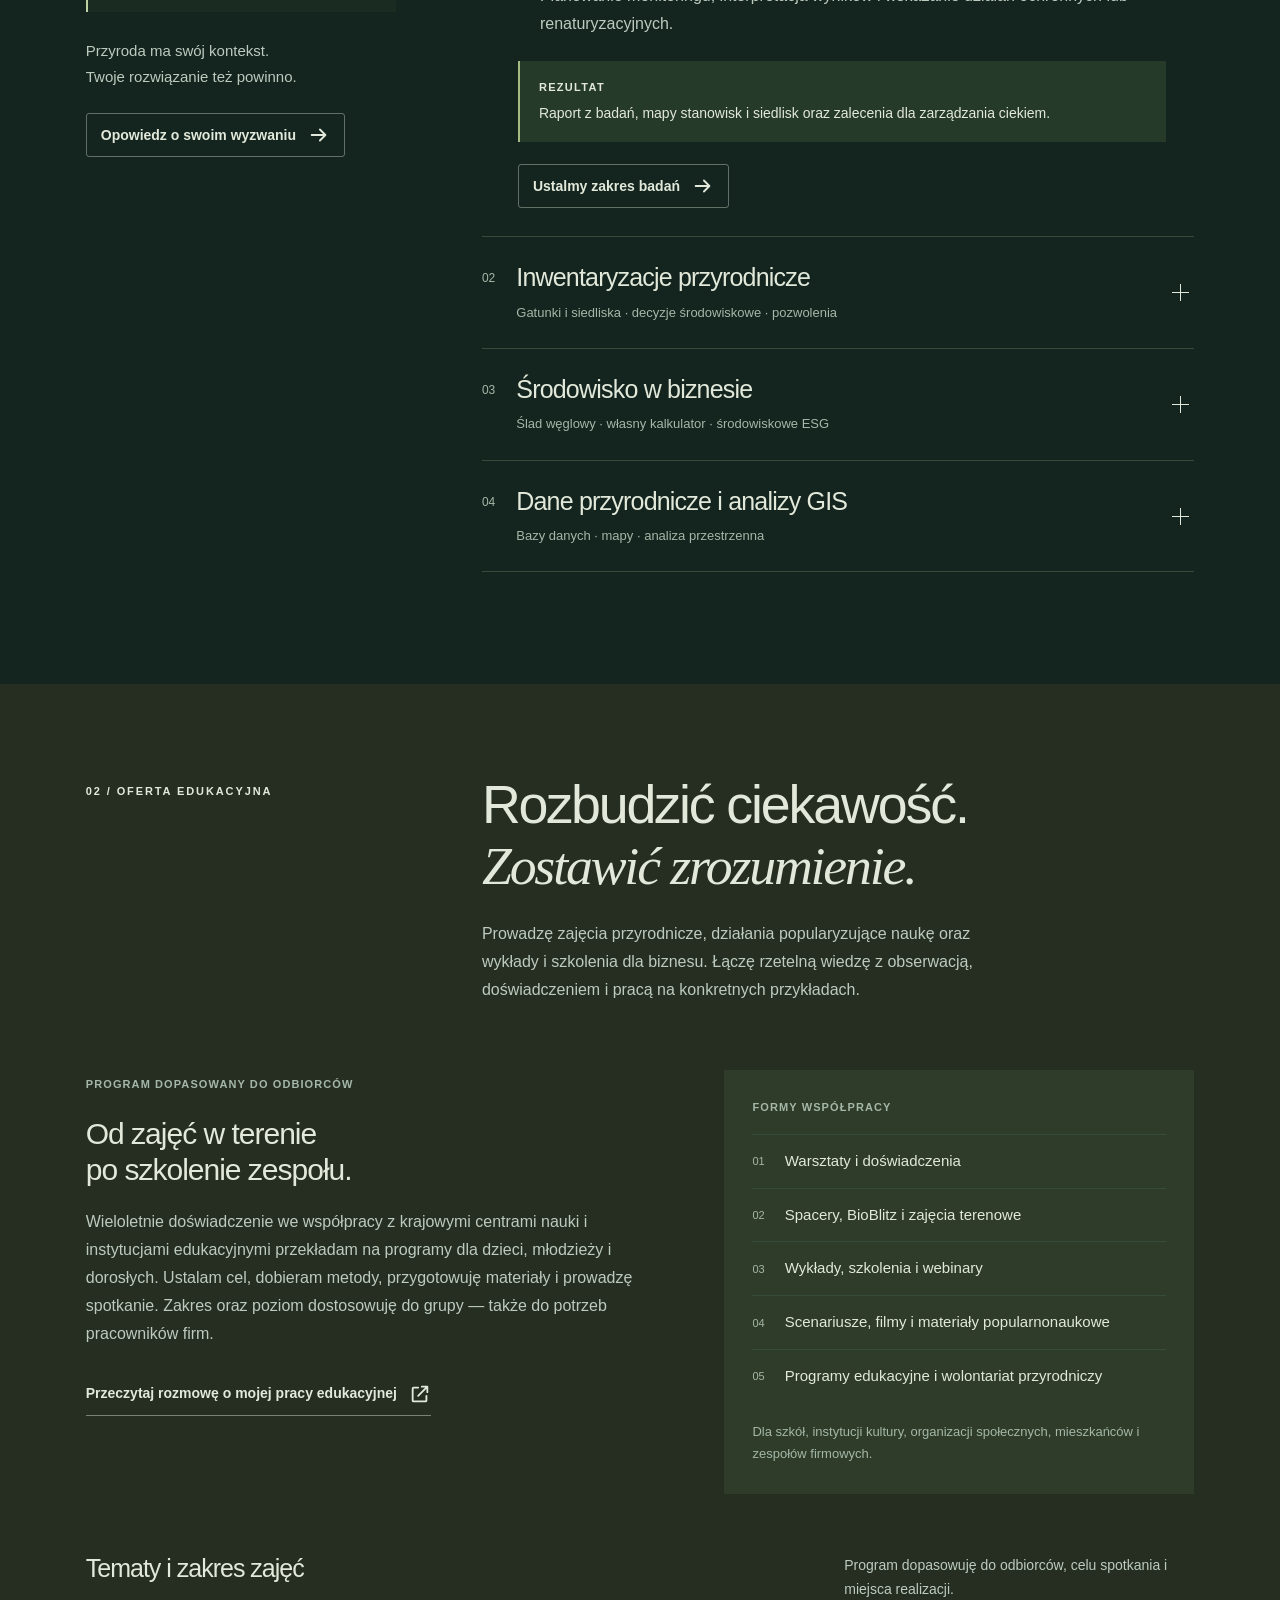
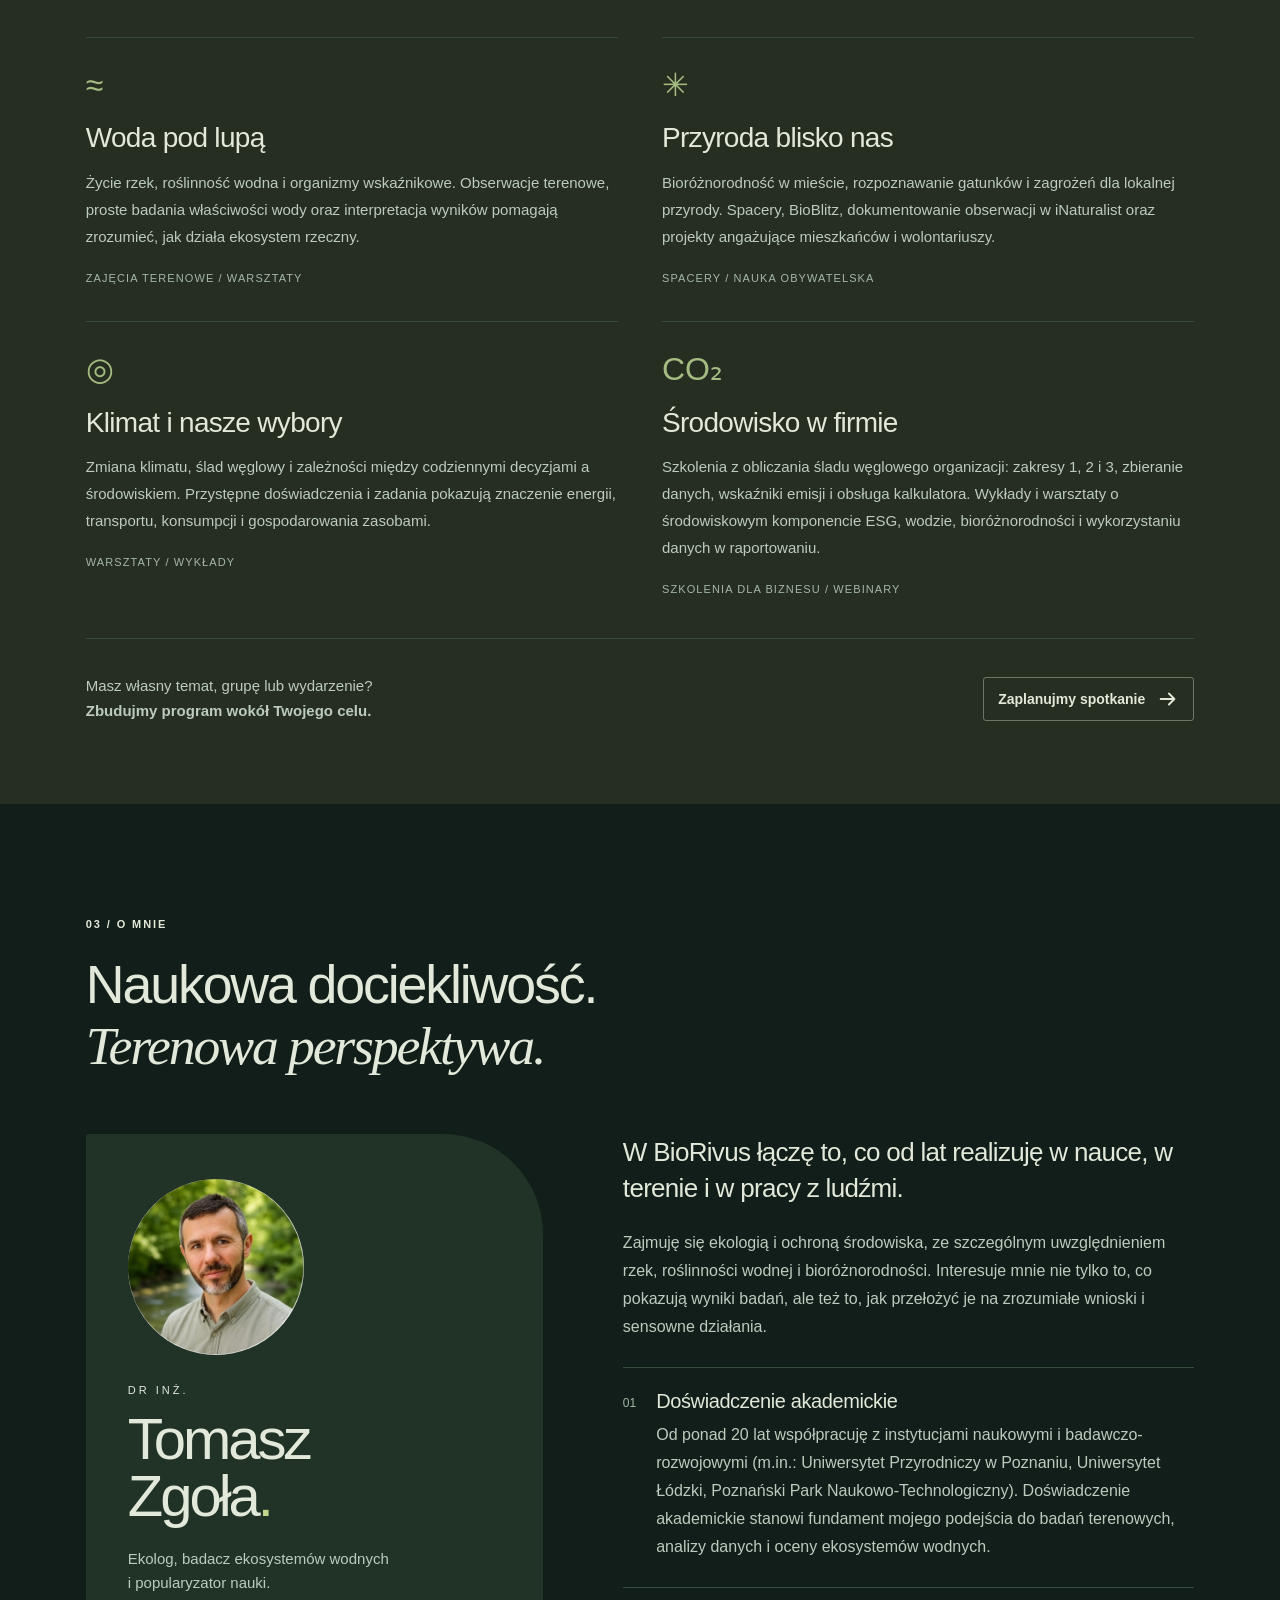
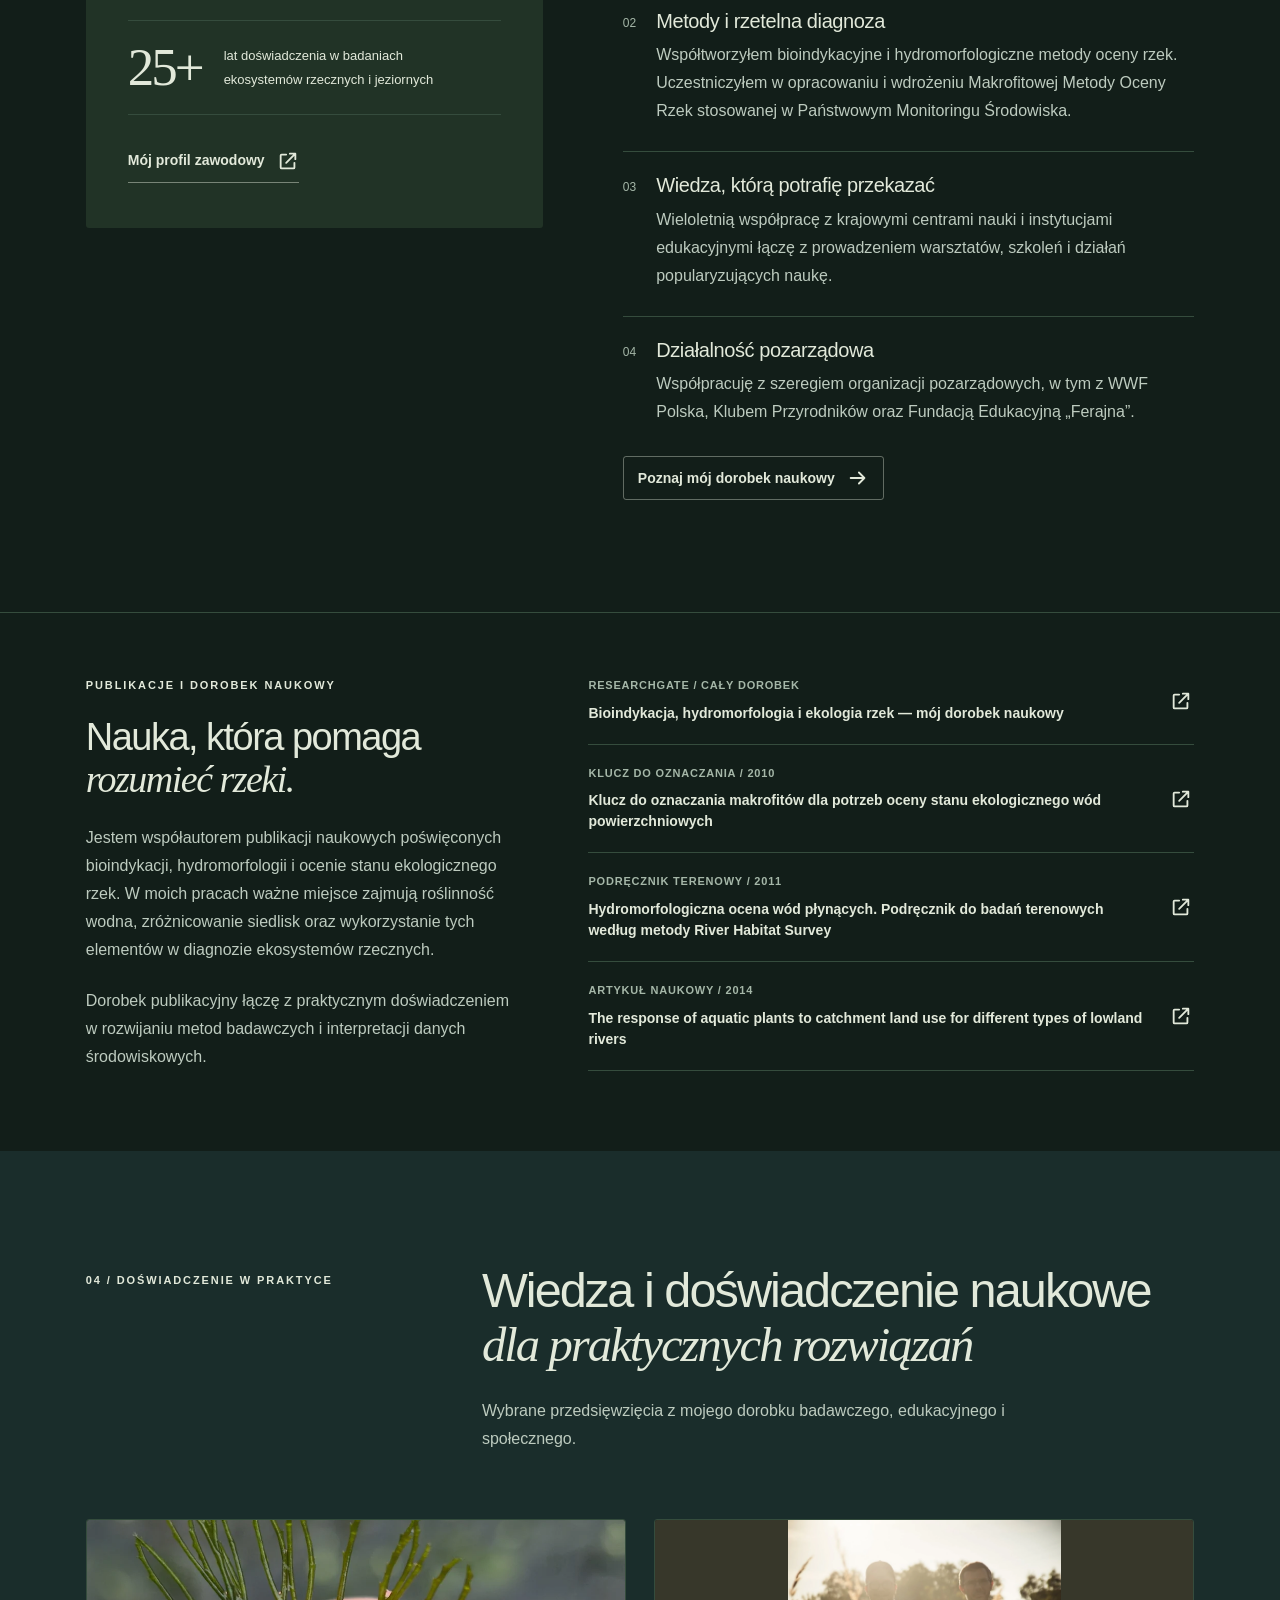
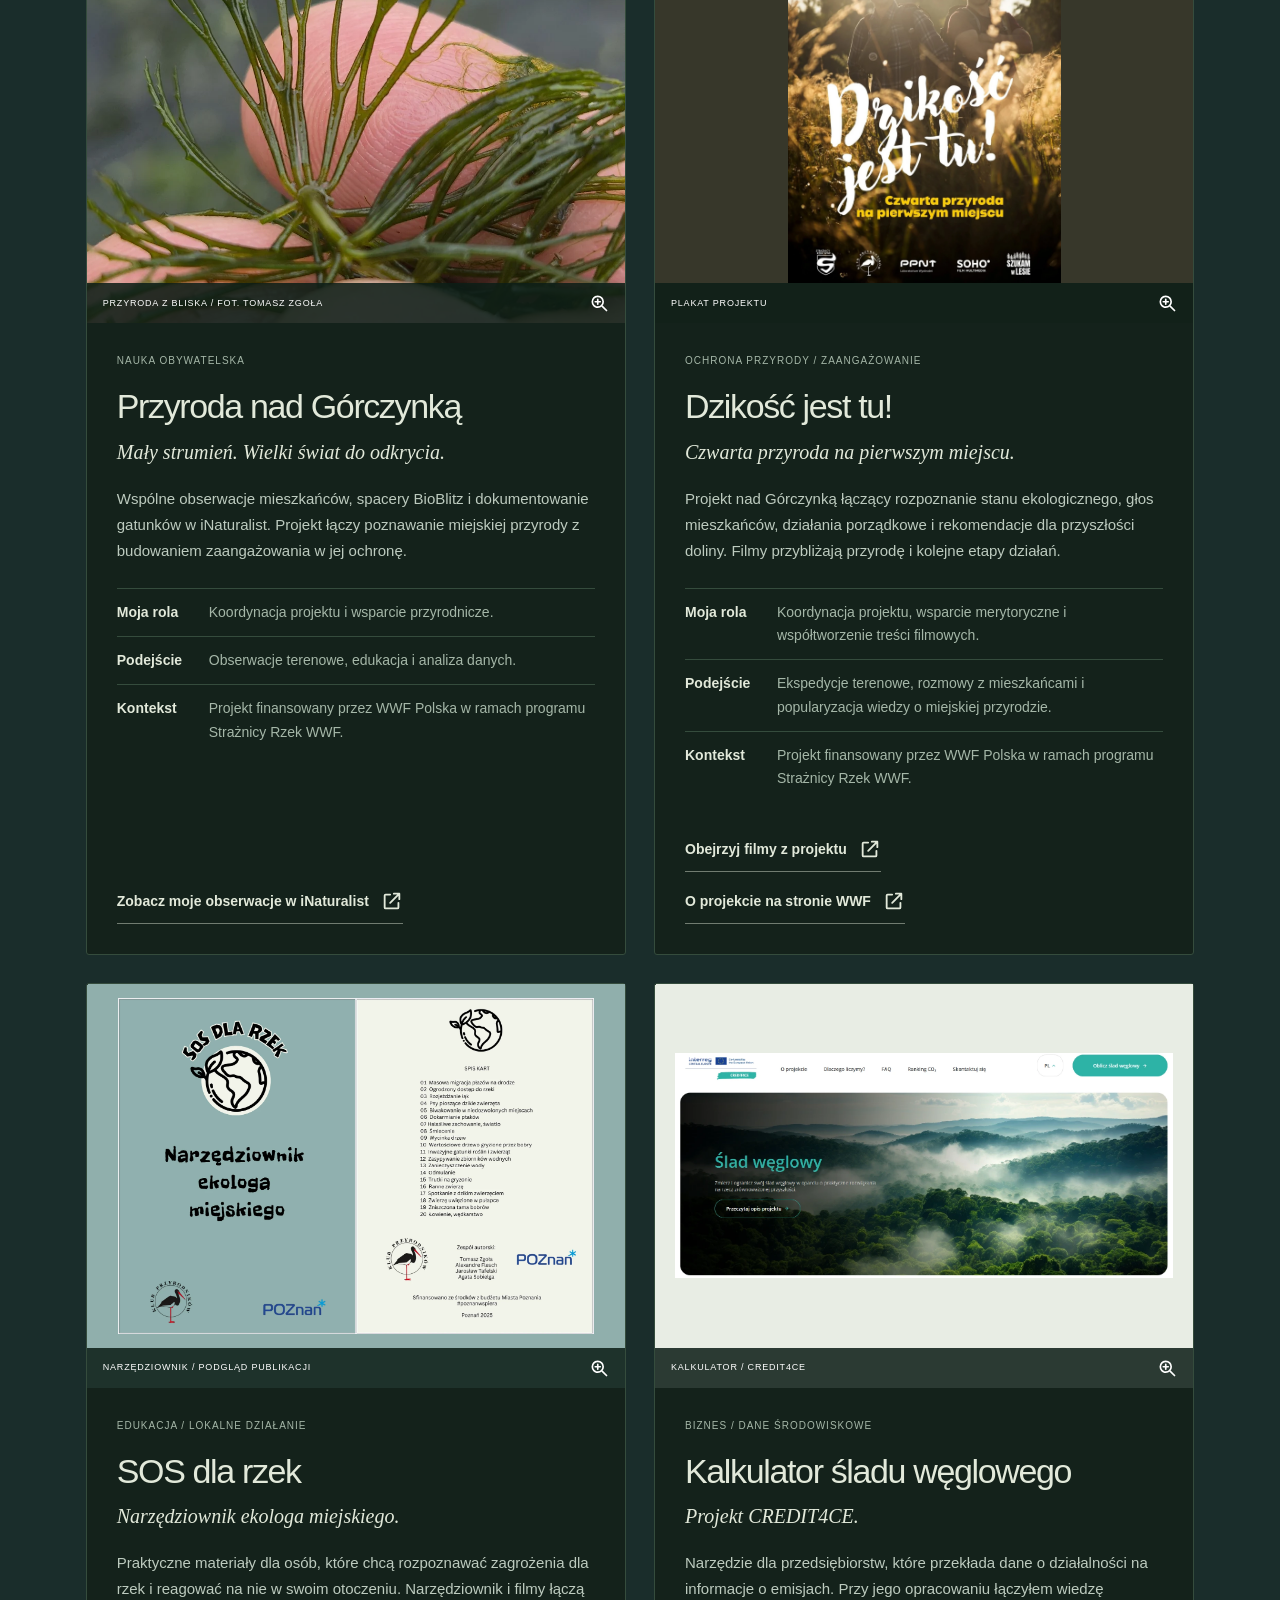
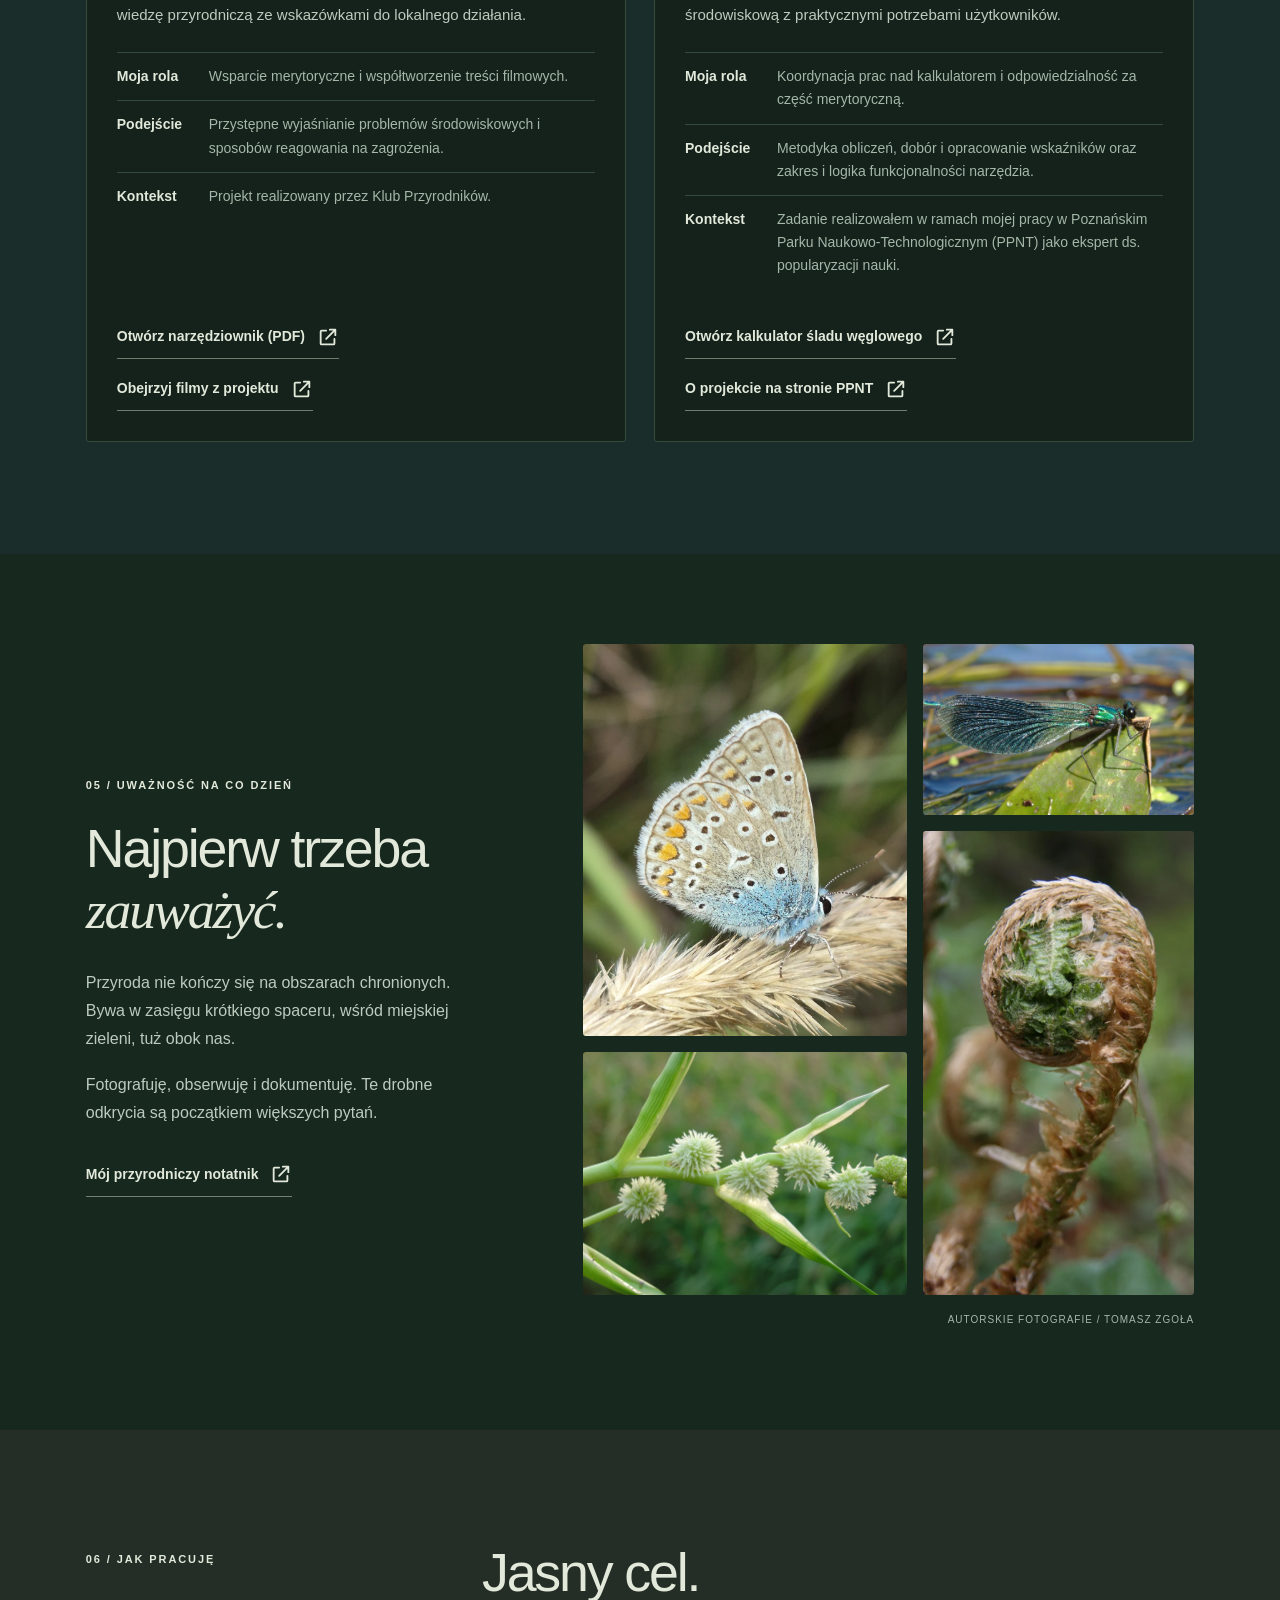
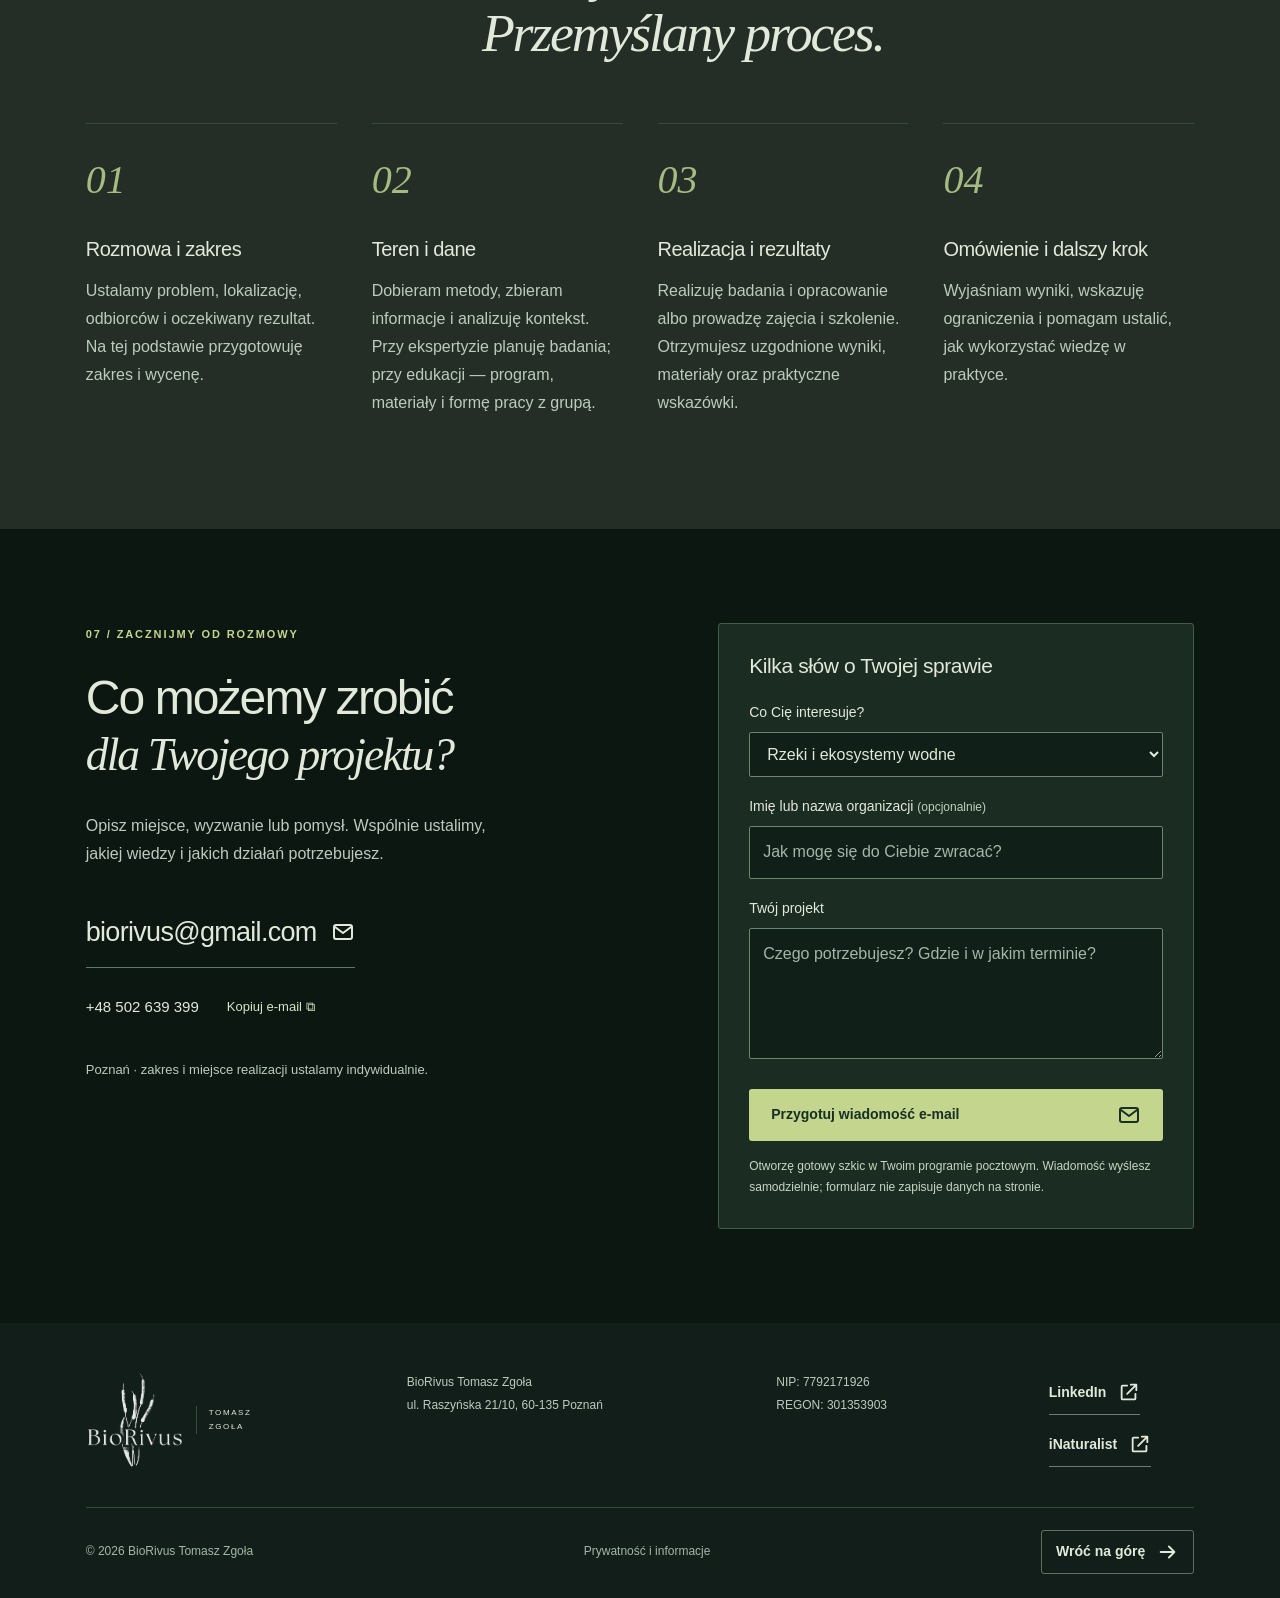
==== commit 4d54b74d: "Separate expert and education offers, reorder sections and refresh project artwork" ====
--- a/index.html
+++ b/index.html
@@ -1,13 +1,13 @@
 <!doctype html>
 <html lang="pl" data-theme="dark">
-<head><meta charset="utf-8"><meta name="viewport" content="width=device-width, initial-scale=1"><meta name="theme-color" content="#121e19"><meta name="robots" content="index,follow,max-image-preview:large"><title>BioRivus Tomasz Zgoła | Doradztwo środowiskowe i edukacja</title><meta name="description" content="Inwentaryzacje przyrodnicze do postępowań środowiskowych, badania rzek, kalkulatory i obliczanie śladu węglowego, doradztwo ESG oraz edukacja. BioRivus Tomasz Zgoła."><meta property="og:title" content="BioRivus Tomasz Zgoła | Doradztwo środowiskowe i edukacja"><meta property="og:description" content="Inwentaryzacje przyrodnicze do postępowań środowiskowych, badania rzek, kalkulatory i obliczanie śladu węglowego, doradztwo ESG oraz edukacja. BioRivus Tomasz Zgoła."><meta property="og:type" content="website"><link rel="icon" href="assets/favicon.svg" type="image/svg+xml"><script id="theme-init">(function(){var theme='dark';try{var saved=localStorage.getItem('biorivus-theme');if(saved==='light'||saved==='dark')theme=saved;}catch(e){}document.documentElement.dataset.theme=theme;document.querySelector('meta[name="theme-color"]').content=theme==='dark'?'#121e19':'#f6f5ef';})();</script><link rel="stylesheet" href="style.css"><link rel="stylesheet" href="theme.css?v=20261024-1"><link rel="stylesheet" href="refinements.css?v=20261025-4"><script src="app.js?v=20261024-1" defer></script><script src="river.js?v=20261025-4" defer></script><link rel="canonical" href="https://www.biorivus.pl/"><meta name="author" content="Tomasz Zgoła"><meta property="og:url" content="https://www.biorivus.pl/"><meta property="og:site_name" content="BioRivus Tomasz Zgoła"><meta property="og:locale" content="pl_PL"><meta property="og:image" content="https://www.biorivus.pl/assets/hero-stream.webp"><meta property="og:image:alt" content="Roślinność nad spokojną wodą — fotografia Tomasza Zgoły"><meta name="twitter:card" content="summary_large_image"><meta name="twitter:title" content="BioRivus Tomasz Zgoła | Doradztwo środowiskowe i edukacja"><meta name="twitter:description" content="Inwentaryzacje przyrodnicze do postępowań środowiskowych, badania rzek, kalkulatory i obliczanie śladu węglowego, doradztwo ESG oraz edukacja. BioRivus Tomasz Zgoła."><meta name="twitter:image" content="https://www.biorivus.pl/assets/hero-stream.webp"><script type="application/ld+json">{"@context":"https://schema.org","@graph":[{"@type":"ProfessionalService","@id":"https://www.biorivus.pl/#firma","name":"BioRivus Tomasz Zgoła","url":"https://www.biorivus.pl/","description":"Inwentaryzacje przyrodnicze do postępowań środowiskowych, badania rzek, kalkulatory i obliczanie śladu węglowego, doradztwo ESG oraz edukacja. BioRivus Tomasz Zgoła.","email":"biorivus@gmail.com","telephone":"+48502639399","taxID":"7792171926","address":{"@type":"PostalAddress","streetAddress":"ul. Raszyńska 21/10","addressLocality":"Poznań","postalCode":"60-135","addressCountry":"PL"},"logo":"https://www.biorivus.pl/assets/biorivus-logo.webp","founder":{"@id":"https://www.biorivus.pl/#tomasz-zgola"},"hasOfferCatalog":{"@type":"OfferCatalog","name":"Oferta BioRivus","itemListElement":[{"@type":"Offer","itemOffered":{"@type":"Service","name":"Rzeki i ekosystemy wodne","description":"Badam rzeki i ich otoczenie: roślinność wodną, siedliska oraz przekształcenia koryta i doliny. Łączę ocenę biologiczną z analizą warunków hydromorfologicznych i presji na ekosystem.","provider":{"@id":"https://www.biorivus.pl/#firma"},"url":"https://www.biorivus.pl/#oferta"}},{"@type":"Offer","itemOffered":{"@type":"Service","name":"Inwentaryzacje przyrodnicze","description":"Wykonuję inwentaryzacje przyrodnicze na potrzeby postępowań o wydanie decyzji środowiskowych, ocen oddziaływania na środowisko oraz innych pozwoleń i uzgodnień dotyczących inwestycji.","provider":{"@id":"https://www.biorivus.pl/#firma"},"url":"https://www.biorivus.pl/#oferta"}},{"@type":"Offer","itemOffered":{"@type":"Service","name":"Środowisko w biznesie","description":"Obliczam ślad węglowy organizacji i opracowuję spersonalizowane kalkulatory emisji. Pomagam uporządkować dane środowiskowe do raportowania ESG, odpowiedzi dla kontrahentów i planowania redukcji wpływu na środowisko.","provider":{"@id":"https://www.biorivus.pl/#firma"},"url":"https://www.biorivus.pl/#oferta"}},{"@type":"Offer","itemOffered":{"@type":"Service","name":"Dane przyrodnicze i analizy GIS","description":"Przekształcam wyniki badań terenowych i dane przestrzenne w mapy oraz zestawienia przydatne w dokumentacji środowiskowej i zarządzaniu terenem.","provider":{"@id":"https://www.biorivus.pl/#firma"},"url":"https://www.biorivus.pl/#oferta"}},{"@type":"Offer","itemOffered":{"@type":"Service","name":"Edukacja i popularyzacja nauki","description":"Przygotowuję i prowadzę zajęcia o wodzie, bioróżnorodności i wpływie człowieka na środowisko. Dobieram program, metody i materiały do wieku uczestników, miejsca oraz celu spotkania.","provider":{"@id":"https://www.biorivus.pl/#firma"},"url":"https://www.biorivus.pl/#oferta"}}]}},{"@type":"Person","@id":"https://www.biorivus.pl/#tomasz-zgola","name":"Tomasz Zgoła","honorificPrefix":"dr inż.","jobTitle":"Ekolog, badacz ekosystemów wodnych i edukator","image":"https://www.biorivus.pl/assets/tomasz-zgola.webp","url":"https://www.biorivus.pl/#kompetencje","worksFor":{"@id":"https://www.biorivus.pl/#firma"},"knowsAbout":["Bioindykacja","Hydromorfologia","Ekologia wód","Bioróżnorodność","Ślad węglowy","Edukacja przyrodnicza","Inwentaryzacje przyrodnicze","Kalkulatory śladu węglowego","Środowiskowy komponent ESG"],"sameAs":["https://www.linkedin.com/in/tomasz-zgo%C5%82a/","https://www.researchgate.net/profile/Tomasz-Zgola","https://www.inaturalist.org/people/tomasz88083"]},{"@type":"WebSite","@id":"https://www.biorivus.pl/#witryna","url":"https://www.biorivus.pl/","name":"BioRivus Tomasz Zgoła","publisher":{"@id":"https://www.biorivus.pl/#firma"},"inLanguage":"pl-PL"},{"@type":"WebPage","@id":"https://www.biorivus.pl/#strona","url":"https://www.biorivus.pl/","name":"BioRivus Tomasz Zgoła | Doradztwo środowiskowe i edukacja","description":"Inwentaryzacje przyrodnicze do postępowań środowiskowych, badania rzek, kalkulatory i obliczanie śladu węglowego, doradztwo ESG oraz edukacja. BioRivus Tomasz Zgoła.","isPartOf":{"@id":"https://www.biorivus.pl/#witryna"},"about":{"@id":"https://www.biorivus.pl/#firma"},"inLanguage":"pl-PL"}]}</script></head>
+<head><meta charset="utf-8"><meta name="viewport" content="width=device-width, initial-scale=1"><meta name="theme-color" content="#121e19"><meta name="robots" content="index,follow,max-image-preview:large"><title>BioRivus Tomasz Zgoła | Doradztwo środowiskowe i edukacja</title><meta name="description" content="Inwentaryzacje przyrodnicze do postępowań środowiskowych, badania rzek, kalkulatory i obliczanie śladu węglowego, doradztwo ESG oraz edukacja. BioRivus Tomasz Zgoła."><meta property="og:title" content="BioRivus Tomasz Zgoła | Doradztwo środowiskowe i edukacja"><meta property="og:description" content="Inwentaryzacje przyrodnicze do postępowań środowiskowych, badania rzek, kalkulatory i obliczanie śladu węglowego, doradztwo ESG oraz edukacja. BioRivus Tomasz Zgoła."><meta property="og:type" content="website"><link rel="icon" href="favicon.ico?v=20261025-5" sizes="16x16 32x32 48x48 64x64"><link rel="icon" href="assets/favicon-64.png?v=20261025-5" type="image/png" sizes="64x64"><link rel="apple-touch-icon" href="assets/apple-touch-icon.png?v=20261025-5"><script id="theme-init">(function(){var theme='dark';try{var saved=localStorage.getItem('biorivus-theme');if(saved==='light'||saved==='dark')theme=saved;}catch(e){}document.documentElement.dataset.theme=theme;document.querySelector('meta[name="theme-color"]').content=theme==='dark'?'#121e19':'#f6f5ef';})();</script><link rel="stylesheet" href="style.css"><link rel="stylesheet" href="theme.css?v=20261024-1"><link rel="stylesheet" href="refinements.css?v=20261025-5"><script src="app.js?v=20261025-5" defer></script><script src="river.js?v=20261025-4" defer></script><link rel="canonical" href="https://www.biorivus.pl/"><meta name="author" content="Tomasz Zgoła"><meta property="og:url" content="https://www.biorivus.pl/"><meta property="og:site_name" content="BioRivus Tomasz Zgoła"><meta property="og:locale" content="pl_PL"><meta property="og:image" content="https://www.biorivus.pl/assets/hero-stream.webp"><meta property="og:image:alt" content="Roślinność nad spokojną wodą — fotografia Tomasza Zgoły"><meta name="twitter:card" content="summary_large_image"><meta name="twitter:title" content="BioRivus Tomasz Zgoła | Doradztwo środowiskowe i edukacja"><meta name="twitter:description" content="Inwentaryzacje przyrodnicze do postępowań środowiskowych, badania rzek, kalkulatory i obliczanie śladu węglowego, doradztwo ESG oraz edukacja. BioRivus Tomasz Zgoła."><meta name="twitter:image" content="https://www.biorivus.pl/assets/hero-stream.webp"><script type="application/ld+json">{"@context":"https://schema.org","@graph":[{"@type":"ProfessionalService","@id":"https://www.biorivus.pl/#firma","name":"BioRivus Tomasz Zgoła","url":"https://www.biorivus.pl/","description":"Inwentaryzacje przyrodnicze do postępowań środowiskowych, badania rzek, kalkulatory i obliczanie śladu węglowego, doradztwo ESG oraz edukacja. BioRivus Tomasz Zgoła.","email":"biorivus@gmail.com","telephone":"+48502639399","taxID":"7792171926","address":{"@type":"PostalAddress","streetAddress":"ul. Raszyńska 21/10","addressLocality":"Poznań","postalCode":"60-135","addressCountry":"PL"},"logo":"https://www.biorivus.pl/assets/biorivus-logo.webp","founder":{"@id":"https://www.biorivus.pl/#tomasz-zgola"},"hasOfferCatalog":{"@type":"OfferCatalog","name":"Oferta BioRivus","itemListElement":[{"@type":"OfferCatalog","name":"Ekspertyzy przyrodnicze i środowiskowe","itemListElement":[{"@type":"Offer","itemOffered":{"@type":"Service","name":"Rzeki i ekosystemy wodne","description":"Badam rzeki i ich otoczenie: roślinność wodną, siedliska oraz przekształcenia koryta i doliny. Łączę ocenę biologiczną z analizą warunków hydromorfologicznych i presji na ekosystem.","provider":{"@id":"https://www.biorivus.pl/#firma"},"url":"https://www.biorivus.pl/#oferta"}},{"@type":"Offer","itemOffered":{"@type":"Service","name":"Inwentaryzacje przyrodnicze","description":"Wykonuję inwentaryzacje przyrodnicze na potrzeby postępowań o wydanie decyzji środowiskowych, ocen oddziaływania na środowisko oraz innych pozwoleń i uzgodnień dotyczących inwestycji.","provider":{"@id":"https://www.biorivus.pl/#firma"},"url":"https://www.biorivus.pl/#oferta"}},{"@type":"Offer","itemOffered":{"@type":"Service","name":"Środowisko w biznesie","description":"Obliczam ślad węglowy organizacji i opracowuję spersonalizowane kalkulatory emisji. Pomagam uporządkować dane środowiskowe do raportowania ESG, odpowiedzi dla kontrahentów i planowania redukcji wpływu na środowisko.","provider":{"@id":"https://www.biorivus.pl/#firma"},"url":"https://www.biorivus.pl/#oferta"}},{"@type":"Offer","itemOffered":{"@type":"Service","name":"Dane przyrodnicze i analizy GIS","description":"Przekształcam wyniki badań terenowych i dane przestrzenne w mapy oraz zestawienia przydatne w dokumentacji środowiskowej i zarządzaniu terenem.","provider":{"@id":"https://www.biorivus.pl/#firma"},"url":"https://www.biorivus.pl/#oferta"}}]},{"@type":"OfferCatalog","name":"Oferta edukacyjna","itemListElement":[{"@type":"Offer","itemOffered":{"@type":"Service","name":"Edukacja przyrodnicza i popularyzacja nauki","description":"Warsztaty, zajęcia terenowe, spacery, BioBlitz, wykłady, scenariusze i materiały popularnonaukowe dla dzieci, młodzieży i dorosłych.","provider":{"@id":"https://www.biorivus.pl/#firma"},"url":"https://www.biorivus.pl/#edukacja"}},{"@type":"Offer","itemOffered":{"@type":"Service","name":"Szkolenia środowiskowe dla biznesu","description":"Wykłady, warsztaty i webinary dotyczące śladu węglowego organizacji, kalkulatorów emisji i środowiskowego komponentu ESG.","provider":{"@id":"https://www.biorivus.pl/#firma"},"url":"https://www.biorivus.pl/#edukacja"}}]}]}},{"@type":"Person","@id":"https://www.biorivus.pl/#tomasz-zgola","name":"Tomasz Zgoła","honorificPrefix":"dr inż.","jobTitle":"Ekolog, badacz ekosystemów wodnych i edukator","image":"https://www.biorivus.pl/assets/tomasz-zgola.webp","url":"https://www.biorivus.pl/#kompetencje","worksFor":{"@id":"https://www.biorivus.pl/#firma"},"knowsAbout":["Bioindykacja","Hydromorfologia","Ekologia wód","Bioróżnorodność","Ślad węglowy","Edukacja przyrodnicza","Inwentaryzacje przyrodnicze","Kalkulatory śladu węglowego","Środowiskowy komponent ESG"],"sameAs":["https://www.linkedin.com/in/tomasz-zgo%C5%82a/","https://www.researchgate.net/profile/Tomasz-Zgola","https://www.inaturalist.org/people/tomasz88083"]},{"@type":"WebSite","@id":"https://www.biorivus.pl/#witryna","url":"https://www.biorivus.pl/","name":"BioRivus Tomasz Zgoła","publisher":{"@id":"https://www.biorivus.pl/#firma"},"inLanguage":"pl-PL"},{"@type":"WebPage","@id":"https://www.biorivus.pl/#strona","url":"https://www.biorivus.pl/","name":"BioRivus Tomasz Zgoła | Doradztwo środowiskowe i edukacja","description":"Inwentaryzacje przyrodnicze do postępowań środowiskowych, badania rzek, kalkulatory i obliczanie śladu węglowego, doradztwo ESG oraz edukacja. BioRivus Tomasz Zgoła.","isPartOf":{"@id":"https://www.biorivus.pl/#witryna"},"about":{"@id":"https://www.biorivus.pl/#firma"},"inLanguage":"pl-PL"}]}</script></head>
 <body>
 <a class="skip" href="#main">Przejdź do treści</a>
-<header class="header"><a class="brand" href="#start" aria-label="BioRivus Tomasz Zgoła — strona główna"><img class="brand-logo" src="assets/biorivus-logo.webp" width="498" height="500" alt="BioRivus — logo z motywem roślin wodnych"><small>TOMASZ<br>ZGOŁA</small></a><div class="header-actions"><button class="theme-toggle" id="theme-toggle" type="button" aria-label="Włącz jasny motyw" title="Włącz jasny motyw" hidden><svg class="theme-sun" width="19" height="19" viewBox="0 0 24 24" fill="none" stroke="currentColor" stroke-width="1.5" stroke-linecap="round" aria-hidden="true"><circle cx="12" cy="12" r="4"/><path d="M12 2v2m0 16v2M2 12h2m16 0h2M4.9 4.9l1.4 1.4m11.4 11.4 1.4 1.4M4.9 19.1l1.4-1.4M17.7 6.3l1.4-1.4"/></svg><svg class="theme-moon" width="19" height="19" viewBox="0 0 24 24" fill="none" stroke="currentColor" stroke-width="1.5" stroke-linecap="round" stroke-linejoin="round" aria-hidden="true"><path d="M20.6 13.2A8.8 8.8 0 0 1 10.8 3.4a8.8 8.8 0 1 0 9.8 9.8Z"/></svg><span class="theme-label">Jasny</span></button><button class="menu-toggle" aria-expanded="false" aria-controls="navigation"><span>Menu</span><svg width="22" height="16" viewBox="0 0 22 16" aria-hidden="true"><path d="M0 2h22M0 8h22M0 14h22"/></svg></button></div><nav id="navigation" aria-label="Menu główne"><a href="#oferta">Oferta</a><a href="#kompetencje">O mnie</a><a href="#edukacja">Edukacja</a><a href="#projekty">Doświadczenie</a><a class="nav-cta section-link" href="#kontakt"><span class="link-label">Porozmawiajmy</span><svg class="link-icon" width="22" height="22" viewBox="0 0 24 24" fill="none" stroke="currentColor" stroke-width="2" stroke-linecap="round" stroke-linejoin="round" aria-hidden="true" focusable="false"><path d="M4 12h15m-6-6 6 6-6 6"/></svg></a></nav></header>
-<main id="main">
-<section class="hero" id="start" aria-labelledby="hero-title"><div class="hero-copy"><p class="eyebrow"><span class="tiny-dot"></span> DORADZTWO ŚRODOWISKOWE I EDUKACJA</p><h1 id="hero-title">Zrozumieć<br>przyrodę.<br><em>Działać świadomie.</em></h1><p class="hero-intro">Łączę badania terenowe, wiedzę naukową i edukację, by pomagać podejmować lepsze decyzje dla środowiska. Wspieram firmy, samorządy, społeczności lokalne i organizacje pozarządowe.</p><div class="hero-actions"><a class="button dark action-hero" href="#oferta"><span class="link-label">Poznaj ofertę</span><svg class="link-icon" width="22" height="22" viewBox="0 0 24 24" fill="none" stroke="currentColor" stroke-width="2" stroke-linecap="round" stroke-linejoin="round" aria-hidden="true" focusable="false"><path d="M4 12h15m-6-6 6 6-6 6"/></svg></a><a class="button dark action-hero" href="#kompetencje"><span class="link-label">O mnie</span><svg class="link-icon" width="22" height="22" viewBox="0 0 24 24" fill="none" stroke="currentColor" stroke-width="2" stroke-linecap="round" stroke-linejoin="round" aria-hidden="true" focusable="false"><path d="M4 12h15m-6-6 6 6-6 6"/></svg></a></div><div class="hero-author"><span class="author-rule"></span><p><strong>dr inż. Tomasz Zgoła</strong><br>Ekolog · badacz rzek · edukator</p></div></div><div class="hero-visual hero-landscape"><img src="assets/hero-stream.webp" width="1400" height="1005" alt="Rośliny na omszałym pniu nad spokojną wodą — fotografia Tomasza Zgoły" fetchpriority="high"></div></section>
-<div class="expertise-strip" aria-label="Główne obszary specjalizacji"><span>Ekologia wód</span><span>Bioróżnorodność</span><span>Doradztwo środowiskowe</span><span>Edukacja i popularyzacja nauki</span></div>
-<section class="section offer" id="oferta" aria-labelledby="offer-title"><div class="section-heading"><p class="eyebrow">01 / W CZYM MOGĘ POMÓC</p><div><h2 id="offer-title">Od rozpoznania<br>do <em>dobrych decyzji.</em></h2><p>Wykonuję inwentaryzacje przyrodnicze niezbędne do postępowań środowiskowych, badam ekosystemy wodne i obliczam ślad węglowy organizacji. Przygotowuję dokumentację, narzędzia i szkolenia dopasowane do celu projektu.</p></div></div><div class="offer-layout"><aside class="offer-aside" aria-label="Poznaj środowisko wodne"><div class="river-explorer" role="group" aria-labelledby="river-title">
+<header class="header"><a class="brand" href="#start" aria-label="BioRivus Tomasz Zgoła — strona główna"><img class="brand-logo" src="assets/biorivus-logo.webp" width="498" height="500" alt="BioRivus — logo z motywem roślin wodnych"><small>TOMASZ<br>ZGOŁA</small></a><div class="header-actions"><button class="theme-toggle" id="theme-toggle" type="button" aria-label="Włącz jasny motyw" title="Włącz jasny motyw" hidden><svg class="theme-sun" width="19" height="19" viewBox="0 0 24 24" fill="none" stroke="currentColor" stroke-width="1.5" stroke-linecap="round" aria-hidden="true"><circle cx="12" cy="12" r="4"/><path d="M12 2v2m0 16v2M2 12h2m16 0h2M4.9 4.9l1.4 1.4m11.4 11.4 1.4 1.4M4.9 19.1l1.4-1.4M17.7 6.3l1.4-1.4"/></svg><svg class="theme-moon" width="19" height="19" viewBox="0 0 24 24" fill="none" stroke="currentColor" stroke-width="1.5" stroke-linecap="round" stroke-linejoin="round" aria-hidden="true"><path d="M20.6 13.2A8.8 8.8 0 0 1 10.8 3.4a8.8 8.8 0 1 0 9.8 9.8Z"/></svg><span class="theme-label">Jasny</span></button><button class="menu-toggle" aria-expanded="false" aria-controls="navigation"><span>Menu</span><svg width="22" height="16" viewBox="0 0 22 16" aria-hidden="true"><path d="M0 2h22M0 8h22M0 14h22"/></svg></button></div><nav id="navigation" aria-label="Menu główne"><a href="#oferta">Ekspertyzy środowiskowe</a><a href="#edukacja">Edukacja</a><a href="#kompetencje">O mnie</a><a href="#projekty">Doświadczenie</a><a class="nav-cta section-link" href="#kontakt"><span class="link-label">Porozmawiajmy</span><svg class="link-icon" width="22" height="22" viewBox="0 0 24 24" fill="none" stroke="currentColor" stroke-width="2" stroke-linecap="round" stroke-linejoin="round" aria-hidden="true" focusable="false"><path d="M4 12h15m-6-6 6 6-6 6"/></svg></a></nav></header>
+<main id="main">
+<section class="hero" id="start" aria-labelledby="hero-title"><div class="hero-copy"><p class="eyebrow"><span class="tiny-dot"></span> DORADZTWO ŚRODOWISKOWE I EDUKACJA</p><h1 id="hero-title">Zrozumieć<br>przyrodę.<br><em>Działać świadomie.</em></h1><p class="hero-intro">Łączę badania terenowe, wiedzę naukową i edukację, by pomagać podejmować lepsze decyzje dla środowiska. Wspieram firmy, samorządy, społeczności lokalne i organizacje pozarządowe.</p><div class="hero-author"><span class="author-rule"></span><p><strong>dr inż. Tomasz Zgoła</strong><br>Ekolog · badacz rzek · edukator</p></div></div><div class="hero-visual hero-landscape"><img src="assets/hero-stream.webp" width="1400" height="1005" alt="Rośliny na omszałym pniu nad spokojną wodą — fotografia Tomasza Zgoły" fetchpriority="high"></div></section>
+<div class="expertise-strip" aria-label="Główne obszary specjalizacji"><span>Ekologia wód</span><span>Bioróżnorodność</span><span>Doradztwo środowiskowe</span><span>Edukacja i popularyzacja nauki</span></div>
+<div class="expertise-section"><section class="section offer" id="oferta" aria-labelledby="offer-title"><div class="section-heading"><p class="eyebrow">01 / EKSPERTYZY PRZYRODNICZE I ŚRODOWISKOWE</p><div><h2 id="offer-title">Od rozpoznania<br>do <em>dobrych decyzji.</em></h2><p>Wykonuję inwentaryzacje przyrodnicze niezbędne do postępowań środowiskowych, badam ekosystemy wodne i obliczam ślad węglowy organizacji. Przygotowuję ekspertyzy, dokumentację i narzędzia dopasowane do celu projektu — od ochrony przyrody po środowiskowe potrzeby biznesu.</p></div></div><div class="offer-layout"><aside class="offer-aside" aria-label="Poznaj środowisko wodne"><div class="river-explorer" role="group" aria-labelledby="river-title">
 <div class="river-heading"><h3 id="river-title">Rzeka z bliska</h3></div>
 <p class="river-hint">Najedź na punkt lub dotknij.</p>
 <div class="river-map">
@@ -29,21 +29,19 @@
 </div><p>Przyroda ma swój kontekst.<br><strong>Twoje rozwiązanie też powinno.</strong></p><a class="section-link" href="#kontakt"><span class="link-label">Opowiedz o swoim wyzwaniu</span><svg class="link-icon" width="22" height="22" viewBox="0 0 24 24" fill="none" stroke="currentColor" stroke-width="2" stroke-linecap="round" stroke-linejoin="round" aria-hidden="true" focusable="false"><path d="M4 12h15m-6-6 6 6-6 6"/></svg></a></aside><div class="service-list">
 <details class="service" open><summary><span class="service-num">01</span><div><h3>Rzeki i ekosystemy wodne</h3><p>Bioindykacja · hydromorfologia · monitoring</p></div><span class="plus" aria-hidden="true"></span></summary><div class="service-content"><p>Badam rzeki i ich otoczenie: roślinność wodną, siedliska oraz przekształcenia koryta i doliny. Łączę ocenę biologiczną z analizą warunków hydromorfologicznych i presji na ekosystem.</p><ul><li>Badania makrofitów i bioindykacyjna ocena rzek z wykorzystaniem Makrofitowej Metody Oceny Rzek.</li><li>Badania hydromorfologiczne, w tym metodą River Habitat Survey, oraz dokumentacja siedlisk rzecznych.</li><li>Planowanie monitoringu, interpretacja wyników i wskazanie działań ochronnych lub renaturyzacyjnych.</li></ul><div class="deliverable"><span>REZULTAT</span> Raport z badań, mapy stanowisk i siedlisk oraz zalecenia dla zarządzania ciekiem.</div><a href="#kontakt" class="service-contact section-link" data-topic="Rzeki i ekosystemy wodne"><span class="link-label">Ustalmy zakres badań</span><svg class="link-icon" width="22" height="22" viewBox="0 0 24 24" fill="none" stroke="currentColor" stroke-width="2" stroke-linecap="round" stroke-linejoin="round" aria-hidden="true" focusable="false"><path d="M4 12h15m-6-6 6 6-6 6"/></svg></a></div></details>
 <details class="service"><summary><span class="service-num">02</span><div><h3>Inwentaryzacje przyrodnicze</h3><p>Gatunki i siedliska · decyzje środowiskowe · pozwolenia</p></div><span class="plus" aria-hidden="true"></span></summary><div class="service-content"><p>Wykonuję inwentaryzacje przyrodnicze na potrzeby postępowań o wydanie decyzji środowiskowych, ocen oddziaływania na środowisko oraz innych pozwoleń i uzgodnień dotyczących inwestycji.</p><ul><li>Rozpoznanie gatunków i siedlisk, lokalizacja stanowisk oraz dokumentacja terenowa i fotograficzna.</li><li>Zakres i harmonogram badań dopasowane do rodzaju inwestycji, sezonowości przyrody i wymagań postępowania.</li><li>Opracowania przyrodnicze do kart informacyjnych przedsięwzięć i raportów OOŚ, postępowań wodnoprawnych oraz zezwoleń dotyczących gatunków chronionych.</li><li>Ocena potencjalnych kolizji z przyrodą i zalecenia ograniczające oddziaływanie planowanych działań.</li></ul><div class="deliverable"><span>REZULTAT</span> Dokumentacja inwentaryzacji, mapy i dane GIS do wykorzystania w postępowaniu środowiskowym.</div><a href="#kontakt" class="service-contact section-link" data-topic="Inwentaryzacje przyrodnicze"><span class="link-label">Omówmy inwestycję i terminy</span><svg class="link-icon" width="22" height="22" viewBox="0 0 24 24" fill="none" stroke="currentColor" stroke-width="2" stroke-linecap="round" stroke-linejoin="round" aria-hidden="true" focusable="false"><path d="M4 12h15m-6-6 6 6-6 6"/></svg></a></div></details>
-<details class="service"><summary><span class="service-num">03</span><div><h3>Środowisko w biznesie</h3><p>Ślad węglowy · własny kalkulator · środowiskowe ESG</p></div><span class="plus" aria-hidden="true"></span></summary><div class="service-content"><p>Obliczam ślad węglowy organizacji i opracowuję spersonalizowane kalkulatory emisji. Pomagam uporządkować dane środowiskowe do raportowania ESG, odpowiedzi dla kontrahentów i planowania redukcji wpływu na środowisko.</p><ul><li><strong>Ślad węglowy organizacji:</strong> ustalenie granic obliczeń, zebranie danych i dobór wskaźników; zakresy 1 i 2 oraz właściwe kategorie zakresu 3 według GHG Protocol.</li><li><strong>Spersonalizowany kalkulator:</strong> metodyka, wskaźniki emisji, formularze danych i funkcje dopasowane do działalności podmiotu, w tym porównywanie okresów i scenariuszy redukcji.</li><li><strong>Środowiskowy komponent ESG:</strong> dane i wskaźniki dotyczące klimatu, energii, wody, zanieczyszczeń, bioróżnorodności i zasobów; wsparcie zgodnie z właściwymi wymaganiami ESRS lub dobrowolnym standardem VS, rozwijającym VSME.</li><li><strong>Szkolenia i wdrożenie:</strong> zbieranie danych, liczenie emisji, obsługa kalkulatora i wykorzystanie informacji środowiskowych w raportowaniu oraz decyzjach firmy.</li></ul><div class="deliverable"><span>REZULTAT</span> Bilans emisji z opisem założeń, kalkulator lub zestaw danych ESG oraz przygotowanie zespołu do samodzielnej pracy — zależnie od uzgodnionego zakresu.</div><p class="service-standards"><span class="standards-label">Punkty odniesienia</span><a href="https://ghgprotocol.org/corporate-standard" target="_blank" rel="noopener noreferrer" class="source-link"><span class="link-label">GHG Protocol</span><svg class="link-icon" width="22" height="22" viewBox="0 0 24 24" fill="none" stroke="currentColor" stroke-width="2" stroke-linecap="round" stroke-linejoin="round" aria-hidden="true" focusable="false"><path d="M14 4h6v6m0-6L10 14M10 5H5a1 1 0 0 0-1 1v13a1 1 0 0 0 1 1h13a1 1 0 0 0 1-1v-5"/></svg></a><a href="https://www.efrag.org/en/news-and-calendar/news/european-commission-adopts-revised-esrs-and-voluntary-sustainability-reporting-standard-efrag" target="_blank" rel="noopener noreferrer" class="source-link"><span class="link-label">ESRS i dobrowolny standard VS</span><svg class="link-icon" width="22" height="22" viewBox="0 0 24 24" fill="none" stroke="currentColor" stroke-width="2" stroke-linecap="round" stroke-linejoin="round" aria-hidden="true" focusable="false"><path d="M14 4h6v6m0-6L10 14M10 5H5a1 1 0 0 0-1 1v13a1 1 0 0 0 1 1h13a1 1 0 0 0 1-1v-5"/></svg></a></p><a href="#kontakt" class="service-contact section-link" data-topic="Środowisko w biznesie"><span class="link-label">Porozmawiajmy o emisjach i danych</span><svg class="link-icon" width="22" height="22" viewBox="0 0 24 24" fill="none" stroke="currentColor" stroke-width="2" stroke-linecap="round" stroke-linejoin="round" aria-hidden="true" focusable="false"><path d="M4 12h15m-6-6 6 6-6 6"/></svg></a></div></details>
+<details class="service"><summary><span class="service-num">03</span><div><h3>Środowisko w biznesie</h3><p>Ślad węglowy · własny kalkulator · środowiskowe ESG</p></div><span class="plus" aria-hidden="true"></span></summary><div class="service-content"><p>Obliczam ślad węglowy organizacji i opracowuję spersonalizowane kalkulatory emisji. Pomagam uporządkować dane środowiskowe do raportowania ESG, odpowiedzi dla kontrahentów i planowania redukcji wpływu na środowisko.</p><ul><li><strong>Ślad węglowy organizacji:</strong> ustalenie granic obliczeń, zebranie danych i dobór wskaźników; zakresy 1 i 2 oraz właściwe kategorie zakresu 3 według GHG Protocol.</li><li><strong>Spersonalizowany kalkulator:</strong> metodyka, wskaźniki emisji, formularze danych i funkcje dopasowane do działalności podmiotu, w tym porównywanie okresów i scenariuszy redukcji.</li><li><strong>Środowiskowy komponent ESG:</strong> dane i wskaźniki dotyczące klimatu, energii, wody, zanieczyszczeń, bioróżnorodności i zasobów; wsparcie zgodnie z właściwymi wymaganiami ESRS lub dobrowolnym standardem VS, rozwijającym VSME.</li></ul><div class="deliverable"><span>REZULTAT</span> Bilans emisji z opisem założeń, spersonalizowany kalkulator lub uporządkowany zestaw danych i rekomendacji środowiskowych do raportowania ESG — zależnie od uzgodnionego zakresu.</div><p class="service-standards"><span class="standards-label">Punkty odniesienia</span><a href="https://ghgprotocol.org/corporate-standard" target="_blank" rel="noopener noreferrer" class="source-link"><span class="link-label">GHG Protocol</span><svg class="link-icon" width="22" height="22" viewBox="0 0 24 24" fill="none" stroke="currentColor" stroke-width="2" stroke-linecap="round" stroke-linejoin="round" aria-hidden="true" focusable="false"><path d="M14 4h6v6m0-6L10 14M10 5H5a1 1 0 0 0-1 1v13a1 1 0 0 0 1 1h13a1 1 0 0 0 1-1v-5"/></svg></a><a href="https://www.efrag.org/en/news-and-calendar/news/european-commission-adopts-revised-esrs-and-voluntary-sustainability-reporting-standard-efrag" target="_blank" rel="noopener noreferrer" class="source-link"><span class="link-label">ESRS i dobrowolny standard VS</span><svg class="link-icon" width="22" height="22" viewBox="0 0 24 24" fill="none" stroke="currentColor" stroke-width="2" stroke-linecap="round" stroke-linejoin="round" aria-hidden="true" focusable="false"><path d="M14 4h6v6m0-6L10 14M10 5H5a1 1 0 0 0-1 1v13a1 1 0 0 0 1 1h13a1 1 0 0 0 1-1v-5"/></svg></a></p><a href="#kontakt" class="service-contact section-link" data-topic="Środowisko w biznesie"><span class="link-label">Porozmawiajmy o emisjach i danych</span><svg class="link-icon" width="22" height="22" viewBox="0 0 24 24" fill="none" stroke="currentColor" stroke-width="2" stroke-linecap="round" stroke-linejoin="round" aria-hidden="true" focusable="false"><path d="M4 12h15m-6-6 6 6-6 6"/></svg></a></div></details>
 <details class="service"><summary><span class="service-num">04</span><div><h3>Dane przyrodnicze i analizy GIS</h3><p>Bazy danych · mapy · analiza przestrzenna</p></div><span class="plus" aria-hidden="true"></span></summary><div class="service-content"><p>Przekształcam wyniki badań terenowych i dane przestrzenne w mapy oraz zestawienia przydatne w dokumentacji środowiskowej i zarządzaniu terenem.</p><ul><li>Porządkowanie i weryfikacja danych o gatunkach, siedliskach oraz stanowiskach badawczych.</li><li>Mapy inwentaryzacji, presji i kolizji przestrzennych; analiza otoczenia cieków i sposobu użytkowania zlewni.</li><li>Porównanie wyników monitoringu w czasie, zestawienia wskaźników i opracowanie wniosków.</li></ul><div class="deliverable"><span>REZULTAT</span> Mapy tematyczne, uporządkowane warstwy GIS i raport analityczny w uzgodnionym formacie.</div><a href="#kontakt" class="service-contact section-link" data-topic="Dane przyrodnicze i GIS"><span class="link-label">Ustalmy zakres analizy</span><svg class="link-icon" width="22" height="22" viewBox="0 0 24 24" fill="none" stroke="currentColor" stroke-width="2" stroke-linecap="round" stroke-linejoin="round" aria-hidden="true" focusable="false"><path d="M4 12h15m-6-6 6 6-6 6"/></svg></a></div></details>
-<details class="service"><summary><span class="service-num">05</span><div><h3>Edukacja i popularyzacja nauki</h3><p>Warsztaty · szkolenia · projekty przyrodnicze</p></div><span class="plus" aria-hidden="true"></span></summary><div class="service-content"><p>Przygotowuję i prowadzę zajęcia o wodzie, bioróżnorodności i wpływie człowieka na środowisko. Dobieram program, metody i materiały do wieku uczestników, miejsca oraz celu spotkania.</p><ul><li>Warsztaty i zajęcia terenowe: obserwacje organizmów, proste badania wody i poznawanie lokalnych ekosystemów.</li><li>Spacery przyrodnicze, BioBlitz i projekty nauki obywatelskiej z dokumentowaniem obserwacji w iNaturalist.</li><li>Szkolenia, wykłady i webinary dla zespołów firmowych, edukatorów, samorządów oraz organizacji pozarządowych.</li><li>Scenariusze, materiały popularnonaukowe i programy wolontariatu przyrodniczego.</li></ul><div class="deliverable"><span>REZULTAT</span> Program i materiały dopasowane do grupy, przygotowanie zajęć oraz ich merytoryczne prowadzenie.</div><a href="#kontakt" class="service-contact section-link" data-topic="Edukacja i popularyzacja nauki"><span class="link-label">Zaplanujmy zajęcia</span><svg class="link-icon" width="22" height="22" viewBox="0 0 24 24" fill="none" stroke="currentColor" stroke-width="2" stroke-linecap="round" stroke-linejoin="round" aria-hidden="true" focusable="false"><path d="M4 12h15m-6-6 6 6-6 6"/></svg></a></div></details>
-</div></div></section>
-<section class="audience-section" aria-labelledby="audience-title"><div class="audience-inner"><div><p class="eyebrow">TWÓJ KONTEKST MA ZNACZENIE</p><h2 id="audience-title">Z kim <em>pracuję?</em></h2><div class="audience-tabs" role="tablist" aria-label="Oferta dla odbiorców"><button type="button" role="tab" id="tab-firmy" aria-controls="panel-firmy" aria-selected="true">Firmy</button><button type="button" role="tab" id="tab-samorzady" aria-controls="panel-samorzady" aria-selected="false" tabindex="-1">Samorządy</button><button type="button" role="tab" id="tab-spolecznosci" aria-controls="panel-spolecznosci" aria-selected="false" tabindex="-1">Społeczności lokalne</button><button type="button" role="tab" id="tab-organizacje" aria-controls="panel-organizacje" aria-selected="false" tabindex="-1">Organizacje pozarządowe</button></div></div><div class="audience-panels"><div role="tabpanel" id="panel-firmy" aria-labelledby="tab-firmy"><span class="audience-tag">01 / BIZNES</span><h3>Policz wpływ.<br>Zaplanuj zmianę.</h3><p>Obliczanie śladu węglowego firmy, własne kalkulatory emisji i wsparcie w środowiskowym komponencie ESG. Dla planowanych inwestycji — inwentaryzacje do postępowań środowiskowych. Dla zespołów — szkolenia z danych, emisji i bioróżnorodności.</p><a href="#kontakt" class="section-link" data-topic="Środowisko w biznesie"><span class="link-label">Omówmy potrzeby firmy</span><svg class="link-icon" width="22" height="22" viewBox="0 0 24 24" fill="none" stroke="currentColor" stroke-width="2" stroke-linecap="round" stroke-linejoin="round" aria-hidden="true" focusable="false"><path d="M4 12h15m-6-6 6 6-6 6"/></svg></a></div><div role="tabpanel" id="panel-samorzady" aria-labelledby="tab-samorzady" hidden><span class="audience-tag">02 / SAMORZĄDY</span><h3>Dane o przyrodzie.<br>Podstawa lokalnych decyzji.</h3><p>Inwentaryzacje przyrodnicze do dokumentacji inwestycji, badania i monitoring cieków oraz mapy siedlisk i presji. Przygotowuję zalecenia dla ochrony przyrody i gospodarowania wodą, a także programy edukacyjne dla mieszkańców.</p><a href="#kontakt" class="section-link" data-topic="Inwentaryzacje przyrodnicze"><span class="link-label">Porozmawiajmy o Twojej gminie</span><svg class="link-icon" width="22" height="22" viewBox="0 0 24 24" fill="none" stroke="currentColor" stroke-width="2" stroke-linecap="round" stroke-linejoin="round" aria-hidden="true" focusable="false"><path d="M4 12h15m-6-6 6 6-6 6"/></svg></a></div><div role="tabpanel" id="panel-spolecznosci" aria-labelledby="tab-spolecznosci" hidden><span class="audience-tag">03 / SPOŁECZNOŚCI LOKALNE</span><h3>Poznać najbliższą przyrodę.<br>Działać wspólnie.</h3><p>Spacery przyrodnicze, BioBlitz i wspólne dokumentowanie gatunków. Pomagam mieszkańcom poznawać lokalne rzeki i tereny zieleni, rozumieć zagrożenia oraz przekładać obserwacje na propozycje działań ochronnych.</p><a href="#kontakt" class="section-link" data-topic="Edukacja i popularyzacja nauki"><span class="link-label">Zaplanujmy lokalne działanie</span><svg class="link-icon" width="22" height="22" viewBox="0 0 24 24" fill="none" stroke="currentColor" stroke-width="2" stroke-linecap="round" stroke-linejoin="round" aria-hidden="true" focusable="false"><path d="M4 12h15m-6-6 6 6-6 6"/></svg></a></div><div role="tabpanel" id="panel-organizacje" aria-labelledby="tab-organizacje" hidden><span class="audience-tag">04 / ORGANIZACJE POZARZĄDOWE</span><h3>Przyrodnicza wiedza.<br>Wsparcie Twojego projektu.</h3><p>Wsparcie merytoryczne projektów ochrony przyrody i edukacji: rozpoznanie terenowe, metodyka obserwacji, analiza danych i rekomendacje. Współtworzę programy nauki obywatelskiej, materiały edukacyjne i działania angażujące wolontariuszy.</p><a href="#kontakt" class="section-link" data-topic="Inny temat / współpraca"><span class="link-label">Porozmawiajmy o projekcie</span><svg class="link-icon" width="22" height="22" viewBox="0 0 24 24" fill="none" stroke="currentColor" stroke-width="2" stroke-linecap="round" stroke-linejoin="round" aria-hidden="true" focusable="false"><path d="M4 12h15m-6-6 6 6-6 6"/></svg></a></div></div></div></section>
-<section class="section about" id="kompetencje" aria-labelledby="about-title"><div class="about-intro"><p class="eyebrow">02 / CZŁOWIEK ZA BIORIVUS</p><h2 id="about-title">Naukowa dociekliwość.<br><em>Terenowa perspektywa.</em></h2></div><div class="about-layout"><div class="about-signature"><img class="about-portrait" src="assets/tomasz-zgola.webp" alt="Tomasz Zgoła — portret na tle zieleni" width="400" height="400" loading="lazy"><div class="credential-label">DR INŻ.</div><div class="name-display">Tomasz<br>Zgoła<span>.</span></div><p>Ekolog, badacz ekosystemów wodnych<br>i popularyzator nauki.</p><div class="years"><strong>25+</strong><span>lat doświadczenia w badaniach<br>ekosystemów rzecznych i jeziornych</span></div><a href="https://pl.linkedin.com/in/tomasz-zgo%C5%82a" target="_blank" rel="noopener noreferrer" class="source-link"><span class="link-label">Mój profil zawodowy</span><svg class="link-icon" width="22" height="22" viewBox="0 0 24 24" fill="none" stroke="currentColor" stroke-width="2" stroke-linecap="round" stroke-linejoin="round" aria-hidden="true" focusable="false"><path d="M14 4h6v6m0-6L10 14M10 5H5a1 1 0 0 0-1 1v13a1 1 0 0 0 1 1h13a1 1 0 0 0 1-1v-5"/></svg></a></div><div class="about-body"><p class="large-copy">W BioRivus łączę to, co od lat realizuję w nauce, w terenie i w pracy z ludźmi.</p><p>Zajmuję się ekologią i ochroną środowiska, ze szczególnym uwzględnieniem rzek, roślinności wodnej i bioróżnorodności. Interesuje mnie nie tylko to, co pokazują wyniki badań, ale też to, jak przełożyć je na zrozumiałe wnioski i sensowne działania.</p><div class="competency"><span>01</span><div><h3>Doświadczenie akademickie</h3><p>Od ponad 20 lat współpracuję z instytucjami naukowymi i badawczo-rozwojowymi (m.in.: Uniwersytet Przyrodniczy w Poznaniu, Uniwersytet Łódzki, Poznański Park Naukowo-Technologiczny). Doświadczenie akademickie stanowi fundament mojego podejścia do badań terenowych, analizy danych i oceny ekosystemów wodnych.</p></div></div><div class="competency"><span>02</span><div><h3>Metody i rzetelna diagnoza</h3><p>Współtworzyłem bioindykacyjne i hydromorfologiczne metody oceny rzek. Uczestniczyłem w opracowaniu i wdrożeniu Makrofitowej Metody Oceny Rzek stosowanej w Państwowym Monitoringu Środowiska.</p></div></div><div class="competency"><span>03</span><div><h3>Wiedza, którą potrafię przekazać</h3><p>Wieloletnią współpracę z krajowymi centrami nauki i instytucjami edukacyjnymi łączę z prowadzeniem warsztatów, szkoleń i działań popularyzujących naukę.</p></div></div><div class="competency"><span>04</span><div><h3>Działalność pozarządowa</h3><p>Współpracuję z szeregiem organizacji pozarządowych, w tym z WWF Polska, Klubem Przyrodników oraz Fundacją Edukacyjną „Ferajna”.</p></div></div><a href="#publikacje" class="section-link"><span class="link-label">Poznaj mój dorobek naukowy</span><svg class="link-icon" width="22" height="22" viewBox="0 0 24 24" fill="none" stroke="currentColor" stroke-width="2" stroke-linecap="round" stroke-linejoin="round" aria-hidden="true" focusable="false"><path d="M4 12h15m-6-6 6 6-6 6"/></svg></a></div></div></section>
-<section class="section publications" id="publikacje" aria-labelledby="publications-title"><div><p class="eyebrow">PUBLIKACJE I DOROBEK NAUKOWY</p><h2 id="publications-title">Nauka, która pomaga<br><em>rozumieć rzeki.</em></h2><p class="research-intro">Jestem współautorem publikacji naukowych poświęconych bioindykacji, hydromorfologii i ocenie stanu ekologicznego rzek. W moich pracach ważne miejsce zajmują roślinność wodna, zróżnicowanie siedlisk oraz wykorzystanie tych elementów w diagnozie ekosystemów rzecznych.</p><p class="research-intro">Dorobek publikacyjny łączę z praktycznym doświadczeniem w rozwijaniu metod badawczych i interpretacji danych środowiskowych.</p></div><div class="publication-list"><a href="https://www.researchgate.net/profile/Tomasz-Zgola" target="_blank" rel="noopener noreferrer" class="source-link source-link--publication"><span>RESEARCHGATE / CAŁY DOROBEK</span><strong>Bioindykacja, hydromorfologia i ekologia rzek — mój dorobek naukowy</strong><svg class="link-icon" width="22" height="22" viewBox="0 0 24 24" fill="none" stroke="currentColor" stroke-width="2" stroke-linecap="round" stroke-linejoin="round" aria-hidden="true" focusable="false"><path d="M14 4h6v6m0-6L10 14M10 5H5a1 1 0 0 0-1 1v13a1 1 0 0 0 1 1h13a1 1 0 0 0 1-1v-5"/></svg></a><a href="https://www.researchgate.net/publication/266138411_Klucz_do_oznaczania_makrofitow_dla_potrzeb_oceny_stanu_ekologicznego_wod_powierzchniowych" target="_blank" rel="noopener noreferrer" class="source-link source-link--publication"><span>KLUCZ DO OZNACZANIA / 2010</span><strong>Klucz do oznaczania makrofitów dla potrzeb oceny stanu ekologicznego wód powierzchniowych</strong><svg class="link-icon" width="22" height="22" viewBox="0 0 24 24" fill="none" stroke="currentColor" stroke-width="2" stroke-linecap="round" stroke-linejoin="round" aria-hidden="true" focusable="false"><path d="M14 4h6v6m0-6L10 14M10 5H5a1 1 0 0 0-1 1v13a1 1 0 0 0 1 1h13a1 1 0 0 0 1-1v-5"/></svg></a><a href="https://www.researchgate.net/publication/309477258_Hydromorfologiczna_ocena_wod_plynacych_Podrecznik_do_badan_terenowych_wedlug_metody_River_Habitat_Survey" target="_blank" rel="noopener noreferrer" class="source-link source-link--publication"><span>PODRĘCZNIK TERENOWY / 2011</span><strong>Hydromorfologiczna ocena wód płynących. Podręcznik do badań terenowych według metody River Habitat Survey</strong><svg class="link-icon" width="22" height="22" viewBox="0 0 24 24" fill="none" stroke="currentColor" stroke-width="2" stroke-linecap="round" stroke-linejoin="round" aria-hidden="true" focusable="false"><path d="M14 4h6v6m0-6L10 14M10 5H5a1 1 0 0 0-1 1v13a1 1 0 0 0 1 1h13a1 1 0 0 0 1-1v-5"/></svg></a><a href="https://www.researchgate.net/publication/268800131_THE_RESPONSE_OF_AQUATIC_PLANTS_TO_CATCHMENT_LAND_USE_FOR_DIFFERENT_TYPES_OF_LOWLAND_RIVERS" target="_blank" rel="noopener noreferrer" class="source-link source-link--publication"><span>ARTYKUŁ NAUKOWY / 2014</span><strong>The response of aquatic plants to catchment land use for different types of lowland rivers</strong><svg class="link-icon" width="22" height="22" viewBox="0 0 24 24" fill="none" stroke="currentColor" stroke-width="2" stroke-linecap="round" stroke-linejoin="round" aria-hidden="true" focusable="false"><path d="M14 4h6v6m0-6L10 14M10 5H5a1 1 0 0 0-1 1v13a1 1 0 0 0 1 1h13a1 1 0 0 0 1-1v-5"/></svg></a></div></section>
-<section class="education-section" id="edukacja" aria-labelledby="education-title"><div class="section education-inner"><div class="section-heading"><p class="eyebrow">03 / EDUKACJA I POPULARYZACJA NAUKI</p><div><h2 id="education-title">Rozbudzić ciekawość.<br><em>Zostawić zrozumienie.</em></h2><p>Najlepiej poznajemy świat, kiedy możemy zapytać, sprawdzić i samodzielnie odkryć. Tworzę zajęcia, spotkania i materiały, które łączą rzetelną naukę z doświadczeniem.</p></div></div><div class="education-lead"><div><span class="education-label">DOŚWIADCZENIE</span><h3>Współpraca z centrami nauki<br>i instytucjami edukacyjnymi.</h3><p>Wieloletnie doświadczenie we współpracy z krajowymi centrami nauki i instytucjami edukacyjnymi przekładam na programy dla dzieci, młodzieży i dorosłych. Łączę edukację przyrodniczą z eksperymentowaniem, dopasowując język i metody do odbiorców.</p><a class="source-link" href="https://parkmag.pl/wywiady/rozmowa-z-dr-inz-tomaszem-zgola-ekspertem-ds-popularyzacji-nauki-w-poznanskim-parku-naukowo-technologicznym-wywiad/" target="_blank" rel="noopener noreferrer"><span class="link-label">Przeczytaj rozmowę o mojej pracy edukacyjnej</span><svg class="link-icon" width="22" height="22" viewBox="0 0 24 24" fill="none" stroke="currentColor" stroke-width="2" stroke-linecap="round" stroke-linejoin="round" aria-hidden="true" focusable="false"><path d="M14 4h6v6m0-6L10 14M10 5H5a1 1 0 0 0-1 1v13a1 1 0 0 0 1 1h13a1 1 0 0 0 1-1v-5"/></svg></a></div><div class="education-formats"><p class="education-label">FORMY WSPÓŁPRACY</p><ul><li><span>01</span>Warsztaty i doświadczenia</li><li><span>02</span>Spacery, BioBlitz i zajęcia terenowe</li><li><span>03</span>Wykłady, webinary i spotkania</li><li><span>04</span>Scenariusze i materiały popularnonaukowe</li></ul><p>Dla szkół, instytucji kultury, organizacji społecznych, mieszkańców i zespołów firmowych.</p></div></div><div class="education-topics-heading"><h3>O czym możemy porozmawiać?</h3><p>Przykładowe tematy — program dopasowuję do wieku, celu spotkania i miejsca.</p></div><div class="education-topics"><article><span class="topic-symbol" aria-hidden="true">≈</span><h4>Woda pod lupą</h4><p>Życie rzeki, organizmy wskaźnikowe, właściwości wody i sposoby poznawania ekosystemów wodnych.</p><span class="topic-format">OBSERWACJE / DOŚWIADCZENIA</span></article><article><span class="topic-symbol" aria-hidden="true">◎</span><h4>Klimat i nasze wybory</h4><p>Zmiana klimatu, ślad węglowy, mikroplastik i zależności między codziennymi decyzjami a środowiskiem.</p><span class="topic-format">WARSZTATY / WYKŁADY</span></article><article><span class="topic-symbol" aria-hidden="true">✳</span><h4>Dzikość tuż obok</h4><p>Bioróżnorodność w mieście, uważna obserwacja i wspólne dokumentowanie przyrody z iNaturalist.</p><span class="topic-format">SPACERY / NAUKA OBYWATELSKA</span></article></div><div class="education-cta"><p>Masz własny temat, grupę lub wydarzenie?<br><strong>Zbudujmy program wokół Twojego celu.</strong></p><a href="#kontakt" data-topic="Edukacja i popularyzacja nauki" class="section-link"><span class="link-label">Zaplanujmy spotkanie</span><svg class="link-icon" width="22" height="22" viewBox="0 0 24 24" fill="none" stroke="currentColor" stroke-width="2" stroke-linecap="round" stroke-linejoin="round" aria-hidden="true" focusable="false"><path d="M4 12h15m-6-6 6 6-6 6"/></svg></a></div></div></section>
-<section class="projects-section" id="projekty" aria-labelledby="projects-title"><div class="section projects-inner"><div class="section-heading"><p class="eyebrow">04 / DOŚWIADCZENIE W PRAKTYCE</p><div><h2 id="projects-title">Wiedza i doświadczenie naukowe<br><em>dla praktycznych rozwiązań</em></h2><p>Wybrane przedsięwzięcia z mojego dorobku badawczego, edukacyjnego i społecznego.</p></div></div><div class="project-showcase"><article class="featured-project project-card" aria-labelledby="project-gorczynka"><div class="project-image"><img src="assets/field-plant-in-hand.webp" alt="Roślina wodna trzymana w dłoni podczas obserwacji terenowych — fotografia Tomasza Zgoły" width="1050" height="1400" loading="lazy"><span>PRZYRODA Z BLISKA / FOT. TOMASZ ZGOŁA</span></div><div class="project-story"><p class="project-meta">NAUKA OBYWATELSKA</p><h3 id="project-gorczynka">Przyroda nad Górczynką</h3><p class="project-subtitle">Mały strumień. Wielki świat do odkrycia.</p><p class="project-summary">Wspólne obserwacje mieszkańców, spacery BioBlitz i dokumentowanie gatunków w iNaturalist. Projekt łączy poznawanie miejskiej przyrody z budowaniem zaangażowania w jej ochronę.</p><dl><div><dt>Moja rola</dt><dd>Koordynacja projektu i wsparcie przyrodnicze.</dd></div><div><dt>Podejście</dt><dd>Obserwacje terenowe, edukacja i analiza danych.</dd></div><div><dt>Kontekst</dt><dd>Projekt finansowany przez WWF Polska w ramach programu Strażnicy Rzek WWF.</dd></div></dl><div class="project-links"><a class="source-link" href="https://www.inaturalist.org/observations?subview=map&amp;user_id=tomasz88083&amp;verifiable=any&amp;view=species" target="_blank" rel="noopener noreferrer"><span class="link-label">Zobacz moje obserwacje w iNaturalist</span><svg class="link-icon" width="22" height="22" viewBox="0 0 24 24" fill="none" stroke="currentColor" stroke-width="2" stroke-linecap="round" stroke-linejoin="round" aria-hidden="true" focusable="false"><path d="M14 4h6v6m0-6L10 14M10 5H5a1 1 0 0 0-1 1v13a1 1 0 0 0 1 1h13a1 1 0 0 0 1-1v-5"/></svg></a></div></div></article>
-<article class="featured-project project-card" aria-labelledby="project-dzikosc"><div class="project-image"><img src="assets/project-dzikosc.webp" alt="Miniatura filmu z projektu „Dzikość jest tu!” — uczestnicy ekspedycji przy drzewie" width="480" height="360" loading="lazy"><span>FILM Z PROJEKTU / SZUKAM W LESIE</span></div><div class="project-story"><p class="project-meta">OCHRONA PRZYRODY / ZAANGAŻOWANIE</p><h3 id="project-dzikosc">Dzikość jest tu!</h3><p class="project-subtitle">Czwarta przyroda na pierwszym miejscu.</p><p class="project-summary">Projekt nad Górczynką łączący rozpoznanie stanu ekologicznego, głos mieszkańców, działania porządkowe i rekomendacje dla przyszłości doliny. Filmy przybliżają przyrodę i kolejne etapy działań.</p><dl><div><dt>Moja rola</dt><dd>Koordynacja projektu, wsparcie merytoryczne i współtworzenie treści filmowych.</dd></div><div><dt>Podejście</dt><dd>Ekspedycje terenowe, rozmowy z mieszkańcami i popularyzacja wiedzy o miejskiej przyrodzie.</dd></div><div><dt>Kontekst</dt><dd>Projekt finansowany przez WWF Polska w ramach programu Strażnicy Rzek WWF.</dd></div></dl><div class="project-links"><a class="source-link" href="https://www.youtube.com/watch?v=tjS0xJSqDX8&amp;list=PLlXd72-HH2_PkgVGvAGTnXoRC_5dMqXZa&amp;index=4" target="_blank" rel="noopener noreferrer"><span class="link-label">Obejrzyj filmy z projektu</span><svg class="link-icon" width="22" height="22" viewBox="0 0 24 24" fill="none" stroke="currentColor" stroke-width="2" stroke-linecap="round" stroke-linejoin="round" aria-hidden="true" focusable="false"><path d="M14 4h6v6m0-6L10 14M10 5H5a1 1 0 0 0-1 1v13a1 1 0 0 0 1 1h13a1 1 0 0 0 1-1v-5"/></svg></a><a class="source-link" href="https://straznicy.wwf.pl/dzialania-nad-gorczynka-rekomendacje/" target="_blank" rel="noopener noreferrer"><span class="link-label">O projekcie na stronie WWF</span><svg class="link-icon" width="22" height="22" viewBox="0 0 24 24" fill="none" stroke="currentColor" stroke-width="2" stroke-linecap="round" stroke-linejoin="round" aria-hidden="true" focusable="false"><path d="M14 4h6v6m0-6L10 14M10 5H5a1 1 0 0 0-1 1v13a1 1 0 0 0 1 1h13a1 1 0 0 0 1-1v-5"/></svg></a></div></div></article>
-<article class="featured-project project-card" aria-labelledby="project-sos"><div class="project-image project-image--cover"><img src="assets/project-sos-cover.webp" alt="Okładka publikacji „SOS dla rzek. Narzędziownik ekologa miejskiego”, Klub Przyrodników" width="708" height="1000" loading="lazy"><span>NARZĘDZIOWNIK / KLUB PRZYRODNIKÓW</span></div><div class="project-story"><p class="project-meta">EDUKACJA / LOKALNE DZIAŁANIE</p><h3 id="project-sos">SOS dla rzek</h3><p class="project-subtitle">Narzędziownik ekologa miejskiego.</p><p class="project-summary">Praktyczne materiały dla osób, które chcą rozpoznawać zagrożenia dla rzek i reagować na nie w swoim otoczeniu. Narzędziownik i filmy łączą wiedzę przyrodniczą ze wskazówkami do lokalnego działania.</p><dl><div><dt>Moja rola</dt><dd>Wsparcie merytoryczne i współtworzenie treści filmowych.</dd></div><div><dt>Podejście</dt><dd>Przystępne wyjaśnianie problemów środowiskowych i sposobów reagowania na zagrożenia.</dd></div><div><dt>Kontekst</dt><dd>Projekt realizowany przez Klub Przyrodników.</dd></div></dl><div class="project-links"><a class="source-link" href="https://kp.org.pl/pdf/Narzedziownik_SOS_dla_rzek.pdf" target="_blank" rel="noopener noreferrer"><span class="link-label">Otwórz narzędziownik (PDF)</span><svg class="link-icon" width="22" height="22" viewBox="0 0 24 24" fill="none" stroke="currentColor" stroke-width="2" stroke-linecap="round" stroke-linejoin="round" aria-hidden="true" focusable="false"><path d="M14 4h6v6m0-6L10 14M10 5H5a1 1 0 0 0-1 1v13a1 1 0 0 0 1 1h13a1 1 0 0 0 1-1v-5"/></svg></a><a class="source-link" href="https://www.youtube.com/watch?v=0Ujo96H7gw4&amp;list=PL1HV206SGOU5sIf6aGw1_MhkY_KTPwKgD" target="_blank" rel="noopener noreferrer"><span class="link-label">Obejrzyj filmy z projektu</span><svg class="link-icon" width="22" height="22" viewBox="0 0 24 24" fill="none" stroke="currentColor" stroke-width="2" stroke-linecap="round" stroke-linejoin="round" aria-hidden="true" focusable="false"><path d="M14 4h6v6m0-6L10 14M10 5H5a1 1 0 0 0-1 1v13a1 1 0 0 0 1 1h13a1 1 0 0 0 1-1v-5"/></svg></a></div></div></article>
-<article class="featured-project project-card" aria-labelledby="project-credit4ce"><div class="project-image project-image--screen"><img src="assets/project-credit4ce.webp" alt="Podgląd strony kalkulatora śladu węglowego opracowanego w projekcie CREDIT4CE" width="1265" height="633" loading="lazy"><span>NARZĘDZIE / CARBONFOOTPRINT-CREDIT4CE.EU</span></div><div class="project-story"><p class="project-meta">BIZNES / DANE ŚRODOWISKOWE</p><h3 id="project-credit4ce">Kalkulator śladu węglowego</h3><p class="project-subtitle">Projekt CREDIT4CE.</p><p class="project-summary">Narzędzie dla przedsiębiorstw, które przekłada dane o działalności na informacje o emisjach. Przy jego opracowaniu łączyłem wiedzę środowiskową z praktycznymi potrzebami użytkowników.</p><dl><div><dt>Moja rola</dt><dd>Koordynacja prac nad kalkulatorem i odpowiedzialność za część merytoryczną.</dd></div><div><dt>Podejście</dt><dd>Metodyka obliczeń, dobór i opracowanie wskaźników oraz zakres i logika funkcjonalności narzędzia.</dd></div><div><dt>Kontekst</dt><dd>Zadanie realizowałem w ramach mojej pracy w Poznańskim Parku Naukowo-Technologicznym (PPNT) jako ekspert ds. popularyzacji nauki.</dd></div></dl><div class="project-links"><a class="source-link" href="https://carbonfootprint-credit4ce.eu/" target="_blank" rel="noopener noreferrer"><span class="link-label">Otwórz kalkulator śladu węglowego</span><svg class="link-icon" width="22" height="22" viewBox="0 0 24 24" fill="none" stroke="currentColor" stroke-width="2" stroke-linecap="round" stroke-linejoin="round" aria-hidden="true" focusable="false"><path d="M14 4h6v6m0-6L10 14M10 5H5a1 1 0 0 0-1 1v13a1 1 0 0 0 1 1h13a1 1 0 0 0 1-1v-5"/></svg></a><a class="source-link" href="https://ppnt.poznan.pl/spotkanie-partnerow-projektu-credit4ce-w-bolonii/" target="_blank" rel="noopener noreferrer"><span class="link-label">O projekcie na stronie PPNT</span><svg class="link-icon" width="22" height="22" viewBox="0 0 24 24" fill="none" stroke="currentColor" stroke-width="2" stroke-linecap="round" stroke-linejoin="round" aria-hidden="true" focusable="false"><path d="M14 4h6v6m0-6L10 14M10 5H5a1 1 0 0 0-1 1v13a1 1 0 0 0 1 1h13a1 1 0 0 0 1-1v-5"/></svg></a></div></div></article></div></div></section>
-<section class="section process" aria-labelledby="process-title"><div class="section-heading"><p class="eyebrow">05 / JAK PRACUJĘ</p><div><h2 id="process-title">Jasny cel.<br><em>Przemyślany proces.</em></h2></div></div><div class="process-grid"><article><span>01</span><h3>Rozmowa i zakres</h3><p>Ustalamy problem, lokalizację, odbiorców i oczekiwany rezultat. Na tej podstawie przygotowuję zakres i wycenę.</p></article><article><span>02</span><h3>Teren i dane</h3><p>Dobieram metody, zbieram informacje i analizuję kontekst. Tam, gdzie to potrzebne, pracę zaczynam od wizji terenowej.</p></article><article><span>03</span><h3>Wnioski i rekomendacje</h3><p>Otrzymujesz czytelne opracowanie, mapy, zalecenia lub program działania — zgodnie z ustalonym zakresem.</p></article><article><span>04</span><h3>Omówienie i dalszy krok</h3><p>Wyjaśniam wyniki, wskazuję ograniczenia i pomagam ustalić, jak wykorzystać wiedzę w praktyce.</p></article></div></section>
-<section class="field-section" id="w-terenie" aria-labelledby="field-title"><div class="field-heading"><p class="eyebrow">06 / UWAŻNOŚĆ NA CO DZIEŃ</p><h2 id="field-title">Najpierw trzeba<br><em>zauważyć.</em></h2><p>Przyroda nie kończy się na obszarach chronionych. Bywa w zasięgu krótkiego spaceru, wśród miejskiej zieleni, tuż obok nas.</p><p>Fotografuję, obserwuję i dokumentuję. Te drobne odkrycia są początkiem większych pytań.</p><a class="source-link" href="https://www.inaturalist.org/observations?user_id=tomasz88083&amp;verifiable=any&amp;view=species" target="_blank" rel="noopener noreferrer"><span class="link-label">Mój przyrodniczy notatnik</span><svg class="link-icon" width="22" height="22" viewBox="0 0 24 24" fill="none" stroke="currentColor" stroke-width="2" stroke-linecap="round" stroke-linejoin="round" aria-hidden="true" focusable="false"><path d="M14 4h6v6m0-6L10 14M10 5H5a1 1 0 0 0-1 1v13a1 1 0 0 0 1 1h13a1 1 0 0 0 1-1v-5"/></svg></a></div><div class="field-gallery nature-gallery"><div class="nature-column"><button type="button" class="gallery-image nature-butterfly" data-image="assets/gallery-butterfly.webp" data-caption="Wśród traw — fotografia Tomasza Zgoły" aria-label="Powiększ zdjęcie: Wśród traw"><img src="assets/gallery-butterfly.webp" alt="Motyl o jasnoniebieskich skrzydłach z ciemnymi plamkami i pomarańczowym obrzeżeniem na kłosie trawy" loading="lazy" decoding="async" width="906" height="1100"><span>Wśród traw <svg class="link-icon" width="22" height="22" viewBox="0 0 24 24" fill="none" stroke="currentColor" stroke-width="2" stroke-linecap="round" stroke-linejoin="round" aria-hidden="true" focusable="false"><circle cx="10.5" cy="10.5" r="6.5"/><path d="m16 16 5 5M7.5 10.5h6m-3-3v6"/></svg></span></button><button type="button" class="gallery-image nature-sparganium" data-image="assets/gallery-sparganium.webp" data-caption="Geometria natury — fotografia Tomasza Zgoły" aria-label="Powiększ zdjęcie: Geometria natury"><img src="assets/gallery-sparganium.webp" alt="Kuliste zielone kwiatostany jeżogłówki na rozgałęzionej łodydze" loading="lazy" decoding="async" width="1300" height="975"><span>Geometria natury <svg class="link-icon" width="22" height="22" viewBox="0 0 24 24" fill="none" stroke="currentColor" stroke-width="2" stroke-linecap="round" stroke-linejoin="round" aria-hidden="true" focusable="false"><circle cx="10.5" cy="10.5" r="6.5"/><path d="m16 16 5 5M7.5 10.5h6m-3-3v6"/></svg></span></button></div><div class="nature-column"><button type="button" class="gallery-image nature-damselfly" data-image="assets/gallery-damselfly.webp" data-caption="Tuż nad wodą — fotografia Tomasza Zgoły" aria-label="Powiększ zdjęcie: Tuż nad wodą"><img src="assets/gallery-damselfly.webp" alt="Metalicznie zielona ważka równoskrzydła siedząca na liściu nad wodą" loading="lazy" decoding="async" width="1300" height="819"><span>Tuż nad wodą <svg class="link-icon" width="22" height="22" viewBox="0 0 24 24" fill="none" stroke="currentColor" stroke-width="2" stroke-linecap="round" stroke-linejoin="round" aria-hidden="true" focusable="false"><circle cx="10.5" cy="10.5" r="6.5"/><path d="m16 16 5 5M7.5 10.5h6m-3-3v6"/></svg></span></button><button type="button" class="gallery-image nature-fern" data-image="assets/gallery-fern.webp" data-caption="Rozwijający się świat — fotografia Tomasza Zgoły" aria-label="Powiększ zdjęcie: Rozwijający się świat"><img src="assets/gallery-fern.webp" alt="Zwinięty w spiralę młody liść paproci w zbliżeniu" loading="lazy" decoding="async" width="703" height="1200"><span>Rozwijający się świat <svg class="link-icon" width="22" height="22" viewBox="0 0 24 24" fill="none" stroke="currentColor" stroke-width="2" stroke-linecap="round" stroke-linejoin="round" aria-hidden="true" focusable="false"><circle cx="10.5" cy="10.5" r="6.5"/><path d="m16 16 5 5M7.5 10.5h6m-3-3v6"/></svg></span></button></div><p class="gallery-credit">AUTORSKIE FOTOGRAFIE / TOMASZ ZGOŁA</p></div></section>
-<section class="contact-section" id="kontakt" aria-labelledby="contact-title"><div class="contact-inner"><div class="contact-copy"><p class="eyebrow">07 / ZACZNIJMY OD ROZMOWY</p><h2 id="contact-title">Co możemy zrobić<br><em>dla Twojego projektu?</em></h2><p>Opisz miejsce, wyzwanie lub pomysł. Wspólnie ustalimy, jakiej wiedzy i jakich działań potrzebujesz.</p><a class="contact-email" href="mailto:biorivus@gmail.com"><span>biorivus@gmail.com</span><svg class="link-icon" width="22" height="22" viewBox="0 0 24 24" fill="none" stroke="currentColor" stroke-width="2" stroke-linecap="round" stroke-linejoin="round" aria-hidden="true" focusable="false"><rect x="3" y="5" width="18" height="14" rx="2"/><path d="m4 7 8 6 8-6"/></svg></a><div class="contact-secondary"><a href="tel:+48502639399">+48 502 639 399</a><button id="copy-email" type="button">Kopiuj e-mail <span aria-hidden="true">⧉</span></button></div><p class="contact-location">Poznań · zakres i miejsce realizacji ustalamy indywidualnie.</p><p id="copy-status" class="sr-only" role="status"></p></div><form id="brief-form" class="brief-form"><h3>Kilka słów o Twojej sprawie</h3><label for="topic">Co Cię interesuje?</label><select id="topic" name="topic"><option>Rzeki i ekosystemy wodne</option><option>Inwentaryzacje przyrodnicze</option><option>Środowisko w biznesie</option><option>Dane przyrodnicze i GIS</option><option>Edukacja i popularyzacja nauki</option><option>Inny temat / współpraca</option></select><label for="organization">Imię lub nazwa organizacji <span>(opcjonalnie)</span></label><input id="organization" name="organization" autocomplete="organization" maxlength="160" placeholder="Jak mogę się do Ciebie zwracać?"><label for="message">Twój projekt</label><textarea id="message" name="message" required minlength="10" maxlength="3000" rows="4" placeholder="Czego potrzebujesz? Gdzie i w jakim terminie?"></textarea><button type="submit" class="button lime">Przygotuj wiadomość e-mail <svg class="link-icon" width="22" height="22" viewBox="0 0 24 24" fill="none" stroke="currentColor" stroke-width="2" stroke-linecap="round" stroke-linejoin="round" aria-hidden="true" focusable="false"><rect x="3" y="5" width="18" height="14" rx="2"/><path d="m4 7 8 6 8-6"/></svg></button><p class="form-note">Otworzę gotowy szkic w Twoim programie pocztowym. Wiadomość wyślesz samodzielnie; formularz nie zapisuje danych na stronie.</p><div id="mail-fallback" hidden role="status">Szkic jest gotowy. Jeśli program pocztowy się nie otworzył, <button type="button" id="copy-brief">skopiuj treść</button> i wyślij ją na biorivus@gmail.com.</div></form></div></section>
+
+</div></div></section></div>
+<section class="education-section" id="edukacja" aria-labelledby="education-title"><div class="section education-inner"><div class="section-heading"><p class="eyebrow">02 / OFERTA EDUKACYJNA</p><div><h2 id="education-title">Rozbudzić ciekawość.<br><em>Zostawić zrozumienie.</em></h2><p>Prowadzę zajęcia przyrodnicze, działania popularyzujące naukę oraz wykłady i szkolenia dla biznesu. Łączę rzetelną wiedzę z obserwacją, doświadczeniem i pracą na konkretnych przykładach.</p></div></div><div class="education-lead"><div><span class="education-label">PROGRAM DOPASOWANY DO ODBIORCÓW</span><h3>Od zajęć w terenie<br>po szkolenie zespołu.</h3><p>Wieloletnie doświadczenie we współpracy z krajowymi centrami nauki i instytucjami edukacyjnymi przekładam na programy dla dzieci, młodzieży i dorosłych. Ustalam cel, dobieram metody, przygotowuję materiały i prowadzę spotkanie. Zakres oraz poziom dostosowuję do grupy — także do potrzeb pracowników firm.</p><a class="source-link" href="https://parkmag.pl/wywiady/rozmowa-z-dr-inz-tomaszem-zgola-ekspertem-ds-popularyzacji-nauki-w-poznanskim-parku-naukowo-technologicznym-wywiad/" target="_blank" rel="noopener noreferrer"><span class="link-label">Przeczytaj rozmowę o mojej pracy edukacyjnej</span><svg class="link-icon" width="22" height="22" viewBox="0 0 24 24" fill="none" stroke="currentColor" stroke-width="2" stroke-linecap="round" stroke-linejoin="round" aria-hidden="true" focusable="false"><path d="M14 4h6v6m0-6L10 14M10 5H5a1 1 0 0 0-1 1v13a1 1 0 0 0 1 1h13a1 1 0 0 0 1-1v-5"/></svg></a></div><div class="education-formats"><p class="education-label">FORMY WSPÓŁPRACY</p><ul><li><span>01</span>Warsztaty i doświadczenia</li><li><span>02</span>Spacery, BioBlitz i zajęcia terenowe</li><li><span>03</span>Wykłady, szkolenia i webinary</li><li><span>04</span>Scenariusze, filmy i materiały popularnonaukowe</li><li><span>05</span>Programy edukacyjne i wolontariat przyrodniczy</li></ul><p>Dla szkół, instytucji kultury, organizacji społecznych, mieszkańców i zespołów firmowych.</p></div></div><div class="education-topics-heading"><h3>Tematy i zakres zajęć</h3><p>Program dopasowuję do odbiorców, celu spotkania i miejsca realizacji.</p></div><div class="education-topics"><article><span class="topic-symbol" aria-hidden="true">≈</span><h4>Woda pod lupą</h4><p>Życie rzek, roślinność wodna i organizmy wskaźnikowe. Obserwacje terenowe, proste badania właściwości wody oraz interpretacja wyników pomagają zrozumieć, jak działa ekosystem rzeczny.</p><span class="topic-format">ZAJĘCIA TERENOWE / WARSZTATY</span></article><article><span class="topic-symbol" aria-hidden="true">✳</span><h4>Przyroda blisko nas</h4><p>Bioróżnorodność w mieście, rozpoznawanie gatunków i zagrożeń dla lokalnej przyrody. Spacery, BioBlitz, dokumentowanie obserwacji w iNaturalist oraz projekty angażujące mieszkańców i wolontariuszy.</p><span class="topic-format">SPACERY / NAUKA OBYWATELSKA</span></article><article><span class="topic-symbol" aria-hidden="true">◎</span><h4>Klimat i nasze wybory</h4><p>Zmiana klimatu, ślad węglowy i zależności między codziennymi decyzjami a środowiskiem. Przystępne doświadczenia i zadania pokazują znaczenie energii, transportu, konsumpcji i gospodarowania zasobami.</p><span class="topic-format">WARSZTATY / WYKŁADY</span></article><article><span class="topic-symbol" aria-hidden="true">CO₂</span><h4>Środowisko w firmie</h4><p>Szkolenia z obliczania śladu węglowego organizacji: zakresy 1, 2 i 3, zbieranie danych, wskaźniki emisji i obsługa kalkulatora. Wykłady i warsztaty o środowiskowym komponencie ESG, wodzie, bioróżnorodności i wykorzystaniu danych w raportowaniu.</p><span class="topic-format">SZKOLENIA DLA BIZNESU / WEBINARY</span></article></div><div class="education-cta"><p>Masz własny temat, grupę lub wydarzenie?<br><strong>Zbudujmy program wokół Twojego celu.</strong></p><a href="#kontakt" data-topic="Edukacja i popularyzacja nauki" class="section-link"><span class="link-label">Zaplanujmy spotkanie</span><svg class="link-icon" width="22" height="22" viewBox="0 0 24 24" fill="none" stroke="currentColor" stroke-width="2" stroke-linecap="round" stroke-linejoin="round" aria-hidden="true" focusable="false"><path d="M4 12h15m-6-6 6 6-6 6"/></svg></a></div></div></section>
+<div class="about-section"><section class="section about" id="kompetencje" aria-labelledby="about-title"><div class="about-intro"><p class="eyebrow">03 / O MNIE</p><h2 id="about-title">Naukowa dociekliwość.<br><em>Terenowa perspektywa.</em></h2></div><div class="about-layout"><div class="about-signature"><img class="about-portrait" src="assets/tomasz-zgola.webp" alt="Tomasz Zgoła — portret na tle zieleni" width="400" height="400" loading="lazy"><div class="credential-label">DR INŻ.</div><div class="name-display">Tomasz<br>Zgoła<span>.</span></div><p>Ekolog, badacz ekosystemów wodnych<br>i popularyzator nauki.</p><div class="years"><strong>25+</strong><span>lat doświadczenia w badaniach<br>ekosystemów rzecznych i jeziornych</span></div><a href="https://pl.linkedin.com/in/tomasz-zgo%C5%82a" target="_blank" rel="noopener noreferrer" class="source-link"><span class="link-label">Mój profil zawodowy</span><svg class="link-icon" width="22" height="22" viewBox="0 0 24 24" fill="none" stroke="currentColor" stroke-width="2" stroke-linecap="round" stroke-linejoin="round" aria-hidden="true" focusable="false"><path d="M14 4h6v6m0-6L10 14M10 5H5a1 1 0 0 0-1 1v13a1 1 0 0 0 1 1h13a1 1 0 0 0 1-1v-5"/></svg></a></div><div class="about-body"><p class="large-copy">W BioRivus łączę to, co od lat realizuję w nauce, w terenie i w pracy z ludźmi.</p><p>Zajmuję się ekologią i ochroną środowiska, ze szczególnym uwzględnieniem rzek, roślinności wodnej i bioróżnorodności. Interesuje mnie nie tylko to, co pokazują wyniki badań, ale też to, jak przełożyć je na zrozumiałe wnioski i sensowne działania.</p><div class="competency"><span>01</span><div><h3>Doświadczenie akademickie</h3><p>Od ponad 20 lat współpracuję z instytucjami naukowymi i badawczo-rozwojowymi (m.in.: Uniwersytet Przyrodniczy w Poznaniu, Uniwersytet Łódzki, Poznański Park Naukowo-Technologiczny). Doświadczenie akademickie stanowi fundament mojego podejścia do badań terenowych, analizy danych i oceny ekosystemów wodnych.</p></div></div><div class="competency"><span>02</span><div><h3>Metody i rzetelna diagnoza</h3><p>Współtworzyłem bioindykacyjne i hydromorfologiczne metody oceny rzek. Uczestniczyłem w opracowaniu i wdrożeniu Makrofitowej Metody Oceny Rzek stosowanej w Państwowym Monitoringu Środowiska.</p></div></div><div class="competency"><span>03</span><div><h3>Wiedza, którą potrafię przekazać</h3><p>Wieloletnią współpracę z krajowymi centrami nauki i instytucjami edukacyjnymi łączę z prowadzeniem warsztatów, szkoleń i działań popularyzujących naukę.</p></div></div><div class="competency"><span>04</span><div><h3>Działalność pozarządowa</h3><p>Współpracuję z szeregiem organizacji pozarządowych, w tym z WWF Polska, Klubem Przyrodników oraz Fundacją Edukacyjną „Ferajna”.</p></div></div><a href="#publikacje" class="section-link"><span class="link-label">Poznaj mój dorobek naukowy</span><svg class="link-icon" width="22" height="22" viewBox="0 0 24 24" fill="none" stroke="currentColor" stroke-width="2" stroke-linecap="round" stroke-linejoin="round" aria-hidden="true" focusable="false"><path d="M4 12h15m-6-6 6 6-6 6"/></svg></a></div></div></section><section class="section publications" id="publikacje" aria-labelledby="publications-title"><div><p class="eyebrow">PUBLIKACJE I DOROBEK NAUKOWY</p><h2 id="publications-title">Nauka, która pomaga<br><em>rozumieć rzeki.</em></h2><p class="research-intro">Jestem współautorem publikacji naukowych poświęconych bioindykacji, hydromorfologii i ocenie stanu ekologicznego rzek. W moich pracach ważne miejsce zajmują roślinność wodna, zróżnicowanie siedlisk oraz wykorzystanie tych elementów w diagnozie ekosystemów rzecznych.</p><p class="research-intro">Dorobek publikacyjny łączę z praktycznym doświadczeniem w rozwijaniu metod badawczych i interpretacji danych środowiskowych.</p></div><div class="publication-list"><a href="https://www.researchgate.net/profile/Tomasz-Zgola" target="_blank" rel="noopener noreferrer" class="source-link source-link--publication"><span>RESEARCHGATE / CAŁY DOROBEK</span><strong>Bioindykacja, hydromorfologia i ekologia rzek — mój dorobek naukowy</strong><svg class="link-icon" width="22" height="22" viewBox="0 0 24 24" fill="none" stroke="currentColor" stroke-width="2" stroke-linecap="round" stroke-linejoin="round" aria-hidden="true" focusable="false"><path d="M14 4h6v6m0-6L10 14M10 5H5a1 1 0 0 0-1 1v13a1 1 0 0 0 1 1h13a1 1 0 0 0 1-1v-5"/></svg></a><a href="https://www.researchgate.net/publication/266138411_Klucz_do_oznaczania_makrofitow_dla_potrzeb_oceny_stanu_ekologicznego_wod_powierzchniowych" target="_blank" rel="noopener noreferrer" class="source-link source-link--publication"><span>KLUCZ DO OZNACZANIA / 2010</span><strong>Klucz do oznaczania makrofitów dla potrzeb oceny stanu ekologicznego wód powierzchniowych</strong><svg class="link-icon" width="22" height="22" viewBox="0 0 24 24" fill="none" stroke="currentColor" stroke-width="2" stroke-linecap="round" stroke-linejoin="round" aria-hidden="true" focusable="false"><path d="M14 4h6v6m0-6L10 14M10 5H5a1 1 0 0 0-1 1v13a1 1 0 0 0 1 1h13a1 1 0 0 0 1-1v-5"/></svg></a><a href="https://www.researchgate.net/publication/309477258_Hydromorfologiczna_ocena_wod_plynacych_Podrecznik_do_badan_terenowych_wedlug_metody_River_Habitat_Survey" target="_blank" rel="noopener noreferrer" class="source-link source-link--publication"><span>PODRĘCZNIK TERENOWY / 2011</span><strong>Hydromorfologiczna ocena wód płynących. Podręcznik do badań terenowych według metody River Habitat Survey</strong><svg class="link-icon" width="22" height="22" viewBox="0 0 24 24" fill="none" stroke="currentColor" stroke-width="2" stroke-linecap="round" stroke-linejoin="round" aria-hidden="true" focusable="false"><path d="M14 4h6v6m0-6L10 14M10 5H5a1 1 0 0 0-1 1v13a1 1 0 0 0 1 1h13a1 1 0 0 0 1-1v-5"/></svg></a><a href="https://www.researchgate.net/publication/268800131_THE_RESPONSE_OF_AQUATIC_PLANTS_TO_CATCHMENT_LAND_USE_FOR_DIFFERENT_TYPES_OF_LOWLAND_RIVERS" target="_blank" rel="noopener noreferrer" class="source-link source-link--publication"><span>ARTYKUŁ NAUKOWY / 2014</span><strong>The response of aquatic plants to catchment land use for different types of lowland rivers</strong><svg class="link-icon" width="22" height="22" viewBox="0 0 24 24" fill="none" stroke="currentColor" stroke-width="2" stroke-linecap="round" stroke-linejoin="round" aria-hidden="true" focusable="false"><path d="M14 4h6v6m0-6L10 14M10 5H5a1 1 0 0 0-1 1v13a1 1 0 0 0 1 1h13a1 1 0 0 0 1-1v-5"/></svg></a></div></section></div>
+<section class="projects-section" id="projekty" aria-labelledby="projects-title"><div class="section projects-inner"><div class="section-heading"><p class="eyebrow">04 / DOŚWIADCZENIE W PRAKTYCE</p><div><h2 id="projects-title">Wiedza i doświadczenie naukowe<br><em>dla praktycznych rozwiązań</em></h2><p>Wybrane przedsięwzięcia z mojego dorobku badawczego, edukacyjnego i społecznego.</p></div></div><div class="project-showcase"><article class="featured-project project-card" aria-labelledby="project-gorczynka"><button type="button" class="project-image" data-image="assets/field-plant-in-hand.webp" data-caption="Roślina wodna trzymana w dłoni podczas obserwacji terenowych — fotografia Tomasza Zgoły" aria-label="Powiększ grafikę: Roślina wodna trzymana w dłoni podczas obserwacji terenowych — fotografia Tomasza Zgoły"><img src="assets/field-plant-in-hand.webp" alt="Roślina wodna trzymana w dłoni podczas obserwacji terenowych — fotografia Tomasza Zgoły" width="1050" height="1400" loading="lazy"><span>PRZYRODA Z BLISKA / FOT. TOMASZ ZGOŁA<svg class="link-icon" width="22" height="22" viewBox="0 0 24 24" fill="none" stroke="currentColor" stroke-width="2" stroke-linecap="round" stroke-linejoin="round" aria-hidden="true" focusable="false"><circle cx="10.5" cy="10.5" r="6.5"/><path d="m16 16 5 5M7.5 10.5h6m-3-3v6"/></svg></span></button><div class="project-story"><p class="project-meta">NAUKA OBYWATELSKA</p><h3 id="project-gorczynka">Przyroda nad Górczynką</h3><p class="project-subtitle">Mały strumień. Wielki świat do odkrycia.</p><p class="project-summary">Wspólne obserwacje mieszkańców, spacery BioBlitz i dokumentowanie gatunków w iNaturalist. Projekt łączy poznawanie miejskiej przyrody z budowaniem zaangażowania w jej ochronę.</p><dl><div><dt>Moja rola</dt><dd>Koordynacja projektu i wsparcie przyrodnicze.</dd></div><div><dt>Podejście</dt><dd>Obserwacje terenowe, edukacja i analiza danych.</dd></div><div><dt>Kontekst</dt><dd>Projekt finansowany przez WWF Polska w ramach programu Strażnicy Rzek WWF.</dd></div></dl><div class="project-links"><a class="source-link" href="https://www.inaturalist.org/observations?subview=map&amp;user_id=tomasz88083&amp;verifiable=any&amp;view=species" target="_blank" rel="noopener noreferrer"><span class="link-label">Zobacz moje obserwacje w iNaturalist</span><svg class="link-icon" width="22" height="22" viewBox="0 0 24 24" fill="none" stroke="currentColor" stroke-width="2" stroke-linecap="round" stroke-linejoin="round" aria-hidden="true" focusable="false"><path d="M14 4h6v6m0-6L10 14M10 5H5a1 1 0 0 0-1 1v13a1 1 0 0 0 1 1h13a1 1 0 0 0 1-1v-5"/></svg></a></div></div></article>
+<article class="featured-project project-card" aria-labelledby="project-dzikosc"><button type="button" class="project-image project-image--poster" data-image="assets/project-dzikosc-poster.webp" data-caption="Plakat projektu „Dzikość jest tu! Czwarta przyroda na pierwszym miejscu”" aria-label="Powiększ grafikę: Plakat projektu „Dzikość jest tu! Czwarta przyroda na pierwszym miejscu”"><img src="assets/project-dzikosc-poster.webp" alt="Plakat projektu „Dzikość jest tu! Czwarta przyroda na pierwszym miejscu”" width="1200" height="1600" loading="lazy"><span>PLAKAT PROJEKTU<svg class="link-icon" width="22" height="22" viewBox="0 0 24 24" fill="none" stroke="currentColor" stroke-width="2" stroke-linecap="round" stroke-linejoin="round" aria-hidden="true" focusable="false"><circle cx="10.5" cy="10.5" r="6.5"/><path d="m16 16 5 5M7.5 10.5h6m-3-3v6"/></svg></span></button><div class="project-story"><p class="project-meta">OCHRONA PRZYRODY / ZAANGAŻOWANIE</p><h3 id="project-dzikosc">Dzikość jest tu!</h3><p class="project-subtitle">Czwarta przyroda na pierwszym miejscu.</p><p class="project-summary">Projekt nad Górczynką łączący rozpoznanie stanu ekologicznego, głos mieszkańców, działania porządkowe i rekomendacje dla przyszłości doliny. Filmy przybliżają przyrodę i kolejne etapy działań.</p><dl><div><dt>Moja rola</dt><dd>Koordynacja projektu, wsparcie merytoryczne i współtworzenie treści filmowych.</dd></div><div><dt>Podejście</dt><dd>Ekspedycje terenowe, rozmowy z mieszkańcami i popularyzacja wiedzy o miejskiej przyrodzie.</dd></div><div><dt>Kontekst</dt><dd>Projekt finansowany przez WWF Polska w ramach programu Strażnicy Rzek WWF.</dd></div></dl><div class="project-links"><a class="source-link" href="https://www.youtube.com/watch?v=tjS0xJSqDX8&amp;list=PLlXd72-HH2_PkgVGvAGTnXoRC_5dMqXZa&amp;index=4" target="_blank" rel="noopener noreferrer"><span class="link-label">Obejrzyj filmy z projektu</span><svg class="link-icon" width="22" height="22" viewBox="0 0 24 24" fill="none" stroke="currentColor" stroke-width="2" stroke-linecap="round" stroke-linejoin="round" aria-hidden="true" focusable="false"><path d="M14 4h6v6m0-6L10 14M10 5H5a1 1 0 0 0-1 1v13a1 1 0 0 0 1 1h13a1 1 0 0 0 1-1v-5"/></svg></a><a class="source-link" href="https://straznicy.wwf.pl/dzialania-nad-gorczynka-rekomendacje/" target="_blank" rel="noopener noreferrer"><span class="link-label">O projekcie na stronie WWF</span><svg class="link-icon" width="22" height="22" viewBox="0 0 24 24" fill="none" stroke="currentColor" stroke-width="2" stroke-linecap="round" stroke-linejoin="round" aria-hidden="true" focusable="false"><path d="M14 4h6v6m0-6L10 14M10 5H5a1 1 0 0 0-1 1v13a1 1 0 0 0 1 1h13a1 1 0 0 0 1-1v-5"/></svg></a></div></div></article>
+<article class="featured-project project-card" aria-labelledby="project-sos"><button type="button" class="project-image project-image--cover" data-image="assets/project-narzedziownik.webp" data-caption="Okładka i spis kart publikacji „SOS dla rzek. Narzędziownik ekologa miejskiego”" aria-label="Powiększ grafikę: Okładka i spis kart publikacji „SOS dla rzek. Narzędziownik ekologa miejskiego”"><img src="assets/project-narzedziownik.webp" alt="Okładka i spis kart publikacji „SOS dla rzek. Narzędziownik ekologa miejskiego”" width="1600" height="1127" loading="lazy"><span>NARZĘDZIOWNIK / PODGLĄD PUBLIKACJI<svg class="link-icon" width="22" height="22" viewBox="0 0 24 24" fill="none" stroke="currentColor" stroke-width="2" stroke-linecap="round" stroke-linejoin="round" aria-hidden="true" focusable="false"><circle cx="10.5" cy="10.5" r="6.5"/><path d="m16 16 5 5M7.5 10.5h6m-3-3v6"/></svg></span></button><div class="project-story"><p class="project-meta">EDUKACJA / LOKALNE DZIAŁANIE</p><h3 id="project-sos">SOS dla rzek</h3><p class="project-subtitle">Narzędziownik ekologa miejskiego.</p><p class="project-summary">Praktyczne materiały dla osób, które chcą rozpoznawać zagrożenia dla rzek i reagować na nie w swoim otoczeniu. Narzędziownik i filmy łączą wiedzę przyrodniczą ze wskazówkami do lokalnego działania.</p><dl><div><dt>Moja rola</dt><dd>Wsparcie merytoryczne i współtworzenie treści filmowych.</dd></div><div><dt>Podejście</dt><dd>Przystępne wyjaśnianie problemów środowiskowych i sposobów reagowania na zagrożenia.</dd></div><div><dt>Kontekst</dt><dd>Projekt realizowany przez Klub Przyrodników.</dd></div></dl><div class="project-links"><a class="source-link" href="https://kp.org.pl/pdf/Narzedziownik_SOS_dla_rzek.pdf" target="_blank" rel="noopener noreferrer"><span class="link-label">Otwórz narzędziownik (PDF)</span><svg class="link-icon" width="22" height="22" viewBox="0 0 24 24" fill="none" stroke="currentColor" stroke-width="2" stroke-linecap="round" stroke-linejoin="round" aria-hidden="true" focusable="false"><path d="M14 4h6v6m0-6L10 14M10 5H5a1 1 0 0 0-1 1v13a1 1 0 0 0 1 1h13a1 1 0 0 0 1-1v-5"/></svg></a><a class="source-link" href="https://www.youtube.com/watch?v=0Ujo96H7gw4&amp;list=PL1HV206SGOU5sIf6aGw1_MhkY_KTPwKgD" target="_blank" rel="noopener noreferrer"><span class="link-label">Obejrzyj filmy z projektu</span><svg class="link-icon" width="22" height="22" viewBox="0 0 24 24" fill="none" stroke="currentColor" stroke-width="2" stroke-linecap="round" stroke-linejoin="round" aria-hidden="true" focusable="false"><path d="M14 4h6v6m0-6L10 14M10 5H5a1 1 0 0 0-1 1v13a1 1 0 0 0 1 1h13a1 1 0 0 0 1-1v-5"/></svg></a></div></div></article>
+<article class="featured-project project-card" aria-labelledby="project-credit4ce"><button type="button" class="project-image project-image--screen" data-image="assets/project-carbon.webp" data-caption="Podgląd strony kalkulatora śladu węglowego opracowanego w projekcie CREDIT4CE" aria-label="Powiększ grafikę: Podgląd strony kalkulatora śladu węglowego opracowanego w projekcie CREDIT4CE"><img src="assets/project-carbon.webp" alt="Podgląd strony kalkulatora śladu węglowego opracowanego w projekcie CREDIT4CE" width="1445" height="653" loading="lazy"><span>KALKULATOR / CREDIT4CE<svg class="link-icon" width="22" height="22" viewBox="0 0 24 24" fill="none" stroke="currentColor" stroke-width="2" stroke-linecap="round" stroke-linejoin="round" aria-hidden="true" focusable="false"><circle cx="10.5" cy="10.5" r="6.5"/><path d="m16 16 5 5M7.5 10.5h6m-3-3v6"/></svg></span></button><div class="project-story"><p class="project-meta">BIZNES / DANE ŚRODOWISKOWE</p><h3 id="project-credit4ce">Kalkulator śladu węglowego</h3><p class="project-subtitle">Projekt CREDIT4CE.</p><p class="project-summary">Narzędzie dla przedsiębiorstw, które przekłada dane o działalności na informacje o emisjach. Przy jego opracowaniu łączyłem wiedzę środowiskową z praktycznymi potrzebami użytkowników.</p><dl><div><dt>Moja rola</dt><dd>Koordynacja prac nad kalkulatorem i odpowiedzialność za część merytoryczną.</dd></div><div><dt>Podejście</dt><dd>Metodyka obliczeń, dobór i opracowanie wskaźników oraz zakres i logika funkcjonalności narzędzia.</dd></div><div><dt>Kontekst</dt><dd>Zadanie realizowałem w ramach mojej pracy w Poznańskim Parku Naukowo-Technologicznym (PPNT) jako ekspert ds. popularyzacji nauki.</dd></div></dl><div class="project-links"><a class="source-link" href="https://carbonfootprint-credit4ce.eu/" target="_blank" rel="noopener noreferrer"><span class="link-label">Otwórz kalkulator śladu węglowego</span><svg class="link-icon" width="22" height="22" viewBox="0 0 24 24" fill="none" stroke="currentColor" stroke-width="2" stroke-linecap="round" stroke-linejoin="round" aria-hidden="true" focusable="false"><path d="M14 4h6v6m0-6L10 14M10 5H5a1 1 0 0 0-1 1v13a1 1 0 0 0 1 1h13a1 1 0 0 0 1-1v-5"/></svg></a><a class="source-link" href="https://ppnt.poznan.pl/spotkanie-partnerow-projektu-credit4ce-w-bolonii/" target="_blank" rel="noopener noreferrer"><span class="link-label">O projekcie na stronie PPNT</span><svg class="link-icon" width="22" height="22" viewBox="0 0 24 24" fill="none" stroke="currentColor" stroke-width="2" stroke-linecap="round" stroke-linejoin="round" aria-hidden="true" focusable="false"><path d="M14 4h6v6m0-6L10 14M10 5H5a1 1 0 0 0-1 1v13a1 1 0 0 0 1 1h13a1 1 0 0 0 1-1v-5"/></svg></a></div></div></article></div></div></section>
+<div class="field-band"><section class="field-section" id="w-terenie" aria-labelledby="field-title"><div class="field-heading"><p class="eyebrow">05 / UWAŻNOŚĆ NA CO DZIEŃ</p><h2 id="field-title">Najpierw trzeba<br><em>zauważyć.</em></h2><p>Przyroda nie kończy się na obszarach chronionych. Bywa w zasięgu krótkiego spaceru, wśród miejskiej zieleni, tuż obok nas.</p><p>Fotografuję, obserwuję i dokumentuję. Te drobne odkrycia są początkiem większych pytań.</p><a class="source-link" href="https://www.inaturalist.org/observations?user_id=tomasz88083&amp;verifiable=any&amp;view=species" target="_blank" rel="noopener noreferrer"><span class="link-label">Mój przyrodniczy notatnik</span><svg class="link-icon" width="22" height="22" viewBox="0 0 24 24" fill="none" stroke="currentColor" stroke-width="2" stroke-linecap="round" stroke-linejoin="round" aria-hidden="true" focusable="false"><path d="M14 4h6v6m0-6L10 14M10 5H5a1 1 0 0 0-1 1v13a1 1 0 0 0 1 1h13a1 1 0 0 0 1-1v-5"/></svg></a></div><div class="field-gallery nature-gallery"><div class="nature-column"><button type="button" class="gallery-image nature-butterfly" data-image="assets/gallery-butterfly.webp" data-caption="Wśród traw — fotografia Tomasza Zgoły" aria-label="Powiększ zdjęcie: Wśród traw"><img src="assets/gallery-butterfly.webp" alt="Motyl o jasnoniebieskich skrzydłach z ciemnymi plamkami i pomarańczowym obrzeżeniem na kłosie trawy" loading="lazy" decoding="async" width="906" height="1100"><span>Wśród traw <svg class="link-icon" width="22" height="22" viewBox="0 0 24 24" fill="none" stroke="currentColor" stroke-width="2" stroke-linecap="round" stroke-linejoin="round" aria-hidden="true" focusable="false"><circle cx="10.5" cy="10.5" r="6.5"/><path d="m16 16 5 5M7.5 10.5h6m-3-3v6"/></svg></span></button><button type="button" class="gallery-image nature-sparganium" data-image="assets/gallery-sparganium.webp" data-caption="Geometria natury — fotografia Tomasza Zgoły" aria-label="Powiększ zdjęcie: Geometria natury"><img src="assets/gallery-sparganium.webp" alt="Kuliste zielone kwiatostany jeżogłówki na rozgałęzionej łodydze" loading="lazy" decoding="async" width="1300" height="975"><span>Geometria natury <svg class="link-icon" width="22" height="22" viewBox="0 0 24 24" fill="none" stroke="currentColor" stroke-width="2" stroke-linecap="round" stroke-linejoin="round" aria-hidden="true" focusable="false"><circle cx="10.5" cy="10.5" r="6.5"/><path d="m16 16 5 5M7.5 10.5h6m-3-3v6"/></svg></span></button></div><div class="nature-column"><button type="button" class="gallery-image nature-damselfly" data-image="assets/gallery-damselfly.webp" data-caption="Tuż nad wodą — fotografia Tomasza Zgoły" aria-label="Powiększ zdjęcie: Tuż nad wodą"><img src="assets/gallery-damselfly.webp" alt="Metalicznie zielona ważka równoskrzydła siedząca na liściu nad wodą" loading="lazy" decoding="async" width="1300" height="819"><span>Tuż nad wodą <svg class="link-icon" width="22" height="22" viewBox="0 0 24 24" fill="none" stroke="currentColor" stroke-width="2" stroke-linecap="round" stroke-linejoin="round" aria-hidden="true" focusable="false"><circle cx="10.5" cy="10.5" r="6.5"/><path d="m16 16 5 5M7.5 10.5h6m-3-3v6"/></svg></span></button><button type="button" class="gallery-image nature-fern" data-image="assets/gallery-fern.webp" data-caption="Rozwijający się świat — fotografia Tomasza Zgoły" aria-label="Powiększ zdjęcie: Rozwijający się świat"><img src="assets/gallery-fern.webp" alt="Zwinięty w spiralę młody liść paproci w zbliżeniu" loading="lazy" decoding="async" width="703" height="1200"><span>Rozwijający się świat <svg class="link-icon" width="22" height="22" viewBox="0 0 24 24" fill="none" stroke="currentColor" stroke-width="2" stroke-linecap="round" stroke-linejoin="round" aria-hidden="true" focusable="false"><circle cx="10.5" cy="10.5" r="6.5"/><path d="m16 16 5 5M7.5 10.5h6m-3-3v6"/></svg></span></button></div><p class="gallery-credit">AUTORSKIE FOTOGRAFIE / TOMASZ ZGOŁA</p></div></section></div>
+<div class="process-section"><section class="section process" id="jak-pracuje" aria-labelledby="process-title"><div class="section-heading"><p class="eyebrow">06 / JAK PRACUJĘ</p><div><h2 id="process-title">Jasny cel.<br><em>Przemyślany proces.</em></h2></div></div><div class="process-grid"><article><span>01</span><h3>Rozmowa i zakres</h3><p>Ustalamy problem, lokalizację, odbiorców i oczekiwany rezultat. Na tej podstawie przygotowuję zakres i wycenę.</p></article><article><span>02</span><h3>Teren i dane</h3><p>Dobieram metody, zbieram informacje i analizuję kontekst. Przy ekspertyzie planuję badania; przy edukacji — program, materiały i formę pracy z grupą.</p></article><article><span>03</span><h3>Realizacja i rezultaty</h3><p>Realizuję badania i opracowanie albo prowadzę zajęcia i szkolenie. Otrzymujesz uzgodnione wyniki, materiały oraz praktyczne wskazówki.</p></article><article><span>04</span><h3>Omówienie i dalszy krok</h3><p>Wyjaśniam wyniki, wskazuję ograniczenia i pomagam ustalić, jak wykorzystać wiedzę w praktyce.</p></article></div></section></div>
+<section class="contact-section" id="kontakt" aria-labelledby="contact-title"><div class="contact-inner"><div class="contact-copy"><p class="eyebrow">07 / ZACZNIJMY OD ROZMOWY</p><h2 id="contact-title">Co możemy zrobić<br><em>dla Twojego projektu?</em></h2><p>Opisz miejsce, wyzwanie lub pomysł. Wspólnie ustalimy, jakiej wiedzy i jakich działań potrzebujesz.</p><a class="contact-email" href="mailto:biorivus@gmail.com"><span>biorivus@gmail.com</span><svg class="link-icon" width="22" height="22" viewBox="0 0 24 24" fill="none" stroke="currentColor" stroke-width="2" stroke-linecap="round" stroke-linejoin="round" aria-hidden="true" focusable="false"><rect x="3" y="5" width="18" height="14" rx="2"/><path d="m4 7 8 6 8-6"/></svg></a><div class="contact-secondary"><a href="tel:+48502639399">+48 502 639 399</a><button id="copy-email" type="button">Kopiuj e-mail <span aria-hidden="true">⧉</span></button></div><p class="contact-location">Poznań · zakres i miejsce realizacji ustalamy indywidualnie.</p><p id="copy-status" class="sr-only" role="status"></p></div><form id="brief-form" class="brief-form"><h3>Kilka słów o Twojej sprawie</h3><label for="topic">Co Cię interesuje?</label><select id="topic" name="topic"><option>Rzeki i ekosystemy wodne</option><option>Inwentaryzacje przyrodnicze</option><option>Środowisko w biznesie</option><option>Dane przyrodnicze i GIS</option><option>Edukacja i popularyzacja nauki</option><option>Szkolenia dla biznesu: ESG i ślad węglowy</option><option>Inny temat / współpraca</option></select><label for="organization">Imię lub nazwa organizacji <span>(opcjonalnie)</span></label><input id="organization" name="organization" autocomplete="organization" maxlength="160" placeholder="Jak mogę się do Ciebie zwracać?"><label for="message">Twój projekt</label><textarea id="message" name="message" required minlength="10" maxlength="3000" rows="4" placeholder="Czego potrzebujesz? Gdzie i w jakim terminie?"></textarea><button type="submit" class="button lime">Przygotuj wiadomość e-mail <svg class="link-icon" width="22" height="22" viewBox="0 0 24 24" fill="none" stroke="currentColor" stroke-width="2" stroke-linecap="round" stroke-linejoin="round" aria-hidden="true" focusable="false"><rect x="3" y="5" width="18" height="14" rx="2"/><path d="m4 7 8 6 8-6"/></svg></button><p class="form-note">Otworzę gotowy szkic w Twoim programie pocztowym. Wiadomość wyślesz samodzielnie; formularz nie zapisuje danych na stronie.</p><div id="mail-fallback" hidden role="status">Szkic jest gotowy. Jeśli program pocztowy się nie otworzył, <button type="button" id="copy-brief">skopiuj treść</button> i wyślij ją na biorivus@gmail.com.</div></form></div></section>
 </main>
 <footer><div class="footer-main"><a class="brand" href="#start" aria-label="BioRivus Tomasz Zgoła — strona główna"><img class="brand-logo" src="assets/biorivus-logo.webp" width="498" height="500" alt="BioRivus — logo z motywem roślin wodnych"><small>TOMASZ<br>ZGOŁA</small></a><p>BioRivus Tomasz Zgoła<br>ul. Raszyńska 21/10, 60-135 Poznań</p><p>NIP: 7792171926<br>REGON: 301353903</p><div><a href="https://pl.linkedin.com/in/tomasz-zgo%C5%82a" target="_blank" rel="noopener noreferrer" class="source-link"><span class="link-label">LinkedIn</span><svg class="link-icon" width="22" height="22" viewBox="0 0 24 24" fill="none" stroke="currentColor" stroke-width="2" stroke-linecap="round" stroke-linejoin="round" aria-hidden="true" focusable="false"><path d="M14 4h6v6m0-6L10 14M10 5H5a1 1 0 0 0-1 1v13a1 1 0 0 0 1 1h13a1 1 0 0 0 1-1v-5"/></svg></a><a href="https://www.inaturalist.org/observations?user_id=tomasz88083&amp;verifiable=any" target="_blank" rel="noopener noreferrer" class="source-link"><span class="link-label">iNaturalist</span><svg class="link-icon" width="22" height="22" viewBox="0 0 24 24" fill="none" stroke="currentColor" stroke-width="2" stroke-linecap="round" stroke-linejoin="round" aria-hidden="true" focusable="false"><path d="M14 4h6v6m0-6L10 14M10 5H5a1 1 0 0 0-1 1v13a1 1 0 0 0 1 1h13a1 1 0 0 0 1-1v-5"/></svg></a></div></div><div class="footer-bottom"><span>© 2026 BioRivus Tomasz Zgoła</span><button type="button" data-dialog="privacy-dialog">Prywatność i informacje</button><a href="#start" class="section-link"><span class="link-label">Wróć na górę</span><svg class="link-icon" width="22" height="22" viewBox="0 0 24 24" fill="none" stroke="currentColor" stroke-width="2" stroke-linecap="round" stroke-linejoin="round" aria-hidden="true" focusable="false"><path d="M4 12h15m-6-6 6 6-6 6"/></svg></a></div></footer>
 <dialog id="image-dialog" class="image-dialog" aria-label="Powiększona fotografia"><button class="dialog-close" aria-label="Zamknij podgląd">×</button><img id="lightbox-image" alt=""><p id="lightbox-caption"></p></dialog>
--- a/refinements.css
+++ b/refinements.css
@@ -353,3 +353,98 @@
   .project-card .project-image--cover img { padding:10px 10px 28px; }
   .project-card .project-image--screen img { padding:12px 12px 30px; }
 }
+
+/* Two offers, followed by the person, experience and the working process. */
+:root { --surface-expertise:#edf2ed; --surface-education:#eeeee1; --surface-about:#f6f5ef; --surface-projects:#e5eeeb; --surface-field:#f0f2eb; --surface-process:#e7ecdf; }
+html[data-theme="dark"] { --surface-expertise:#14251f; --surface-education:#252e21; --surface-about:#121e19; --surface-projects:#1a2d2b; --surface-field:#17281f; --surface-process:#252e26; }
+.expertise-section { background:var(--surface-expertise); }
+.education-section, html[data-theme="dark"] .education-section { background:var(--surface-education); border-top:0; }
+.about-section { background:var(--surface-about); }
+.projects-section, html[data-theme="dark"] .projects-section { background:var(--surface-projects); }
+.field-band { background:var(--surface-field); }
+.process-section { background:var(--surface-process); }
+.field-band .field-section { padding-block:90px 100px; }
+.about-section .publications { border-top-color:var(--line); }
+.hero { grid-template-columns:1.04fr 1fr; gap:clamp(30px,4vw,64px); padding-block:55px 60px; }
+.hero h1 { font-size:clamp(58px,5.6vw,82px); margin:22px 0 24px; }
+.hero-intro { max-width:470px; }
+.hero-author { margin-top:28px; }
+.hero-visual.hero-landscape { aspect-ratio:1.16; border-bottom-right-radius:78px; }
+.header { gap:20px; }
+.header nav { gap:22px; font-size:13px; }
+.header .nav-cta.section-link { font-size:13px; padding:10px 12px; }
+.offer .section-heading > .eyebrow { max-width:260px; line-height:1.8; }
+.education-topics { grid-template-columns:repeat(2,minmax(0,1fr)); gap:34px 44px; }
+.education-topics article { min-width:0; padding:28px 0 0; border-top:1px solid var(--line); }
+.education-topics article + article { padding-left:0; border-left:0; }
+.education-topics h4 { font-size:28px; }
+.education-topics p { font-size:15px; line-height:1.8; }
+.education-topics .topic-symbol { font-size:32px; line-height:1.2; display:block; margin-bottom:18px; }
+.education-topics .topic-format { display:block; margin-top:20px; line-height:1.6; }
+.education-topics-heading { border-top:0; padding-top:0; margin-top:60px; }
+.education-formats { background:color-mix(in srgb,var(--green) 9%,var(--surface-education)); }
+html[data-theme="dark"] .education-formats { background:#2e3c29; }
+.project-card .project-image { display:block; position:relative; width:100%; aspect-ratio:4/3; padding:0; border:0; border-radius:0; color:#eef3e9; cursor:zoom-in; }
+.project-card .project-image > span { display:flex; justify-content:space-between; align-items:center; gap:12px; padding:10px 16px; min-height:40px; text-align:left; }
+.project-card .project-image .link-icon { width:20px; height:20px; flex-basis:20px; }
+.project-card .project-image:focus-visible { outline:3px solid var(--lime); outline-offset:-4px; z-index:1; }
+.project-card .project-image--poster { background:#37372a; }
+.project-card .project-image--poster img { object-fit:contain; padding:0 0 40px; }
+.project-card .project-image--cover { background:#90afac; }
+.project-card .project-image--cover img { object-fit:contain; padding:14px 14px 54px; }
+.project-card .project-image--screen { background:#e8ede4; }
+.project-card .project-image--screen img { object-fit:contain; padding:20px 20px 60px; }
+.project-card .project-story h3 { text-wrap:balance; }
+@media (max-width:1180px) {
+ .header { height:81px; padding:0 5%; gap:16px; }
+ .header .brand-logo { width:69px; height:69px; }
+ .header .brand { gap:11px; }
+ .header .brand small { padding-left:11px; font-size:8px; letter-spacing:1.5px; }
+ .menu-toggle { display:flex; align-items:center; gap:10px; background:none; border:0; color:var(--ink); padding:10px 0; font-size:13px; }
+ .menu-toggle svg { stroke:currentColor; stroke-width:1; }
+ .header nav { display:none; position:absolute; top:80px; left:0; right:0; background:var(--paper); padding:25px 5% 30px; border-bottom:1px solid var(--line); box-shadow:0 16px 20px #102c1210; gap:22px; align-items:stretch; font-size:15px; }
+ .header nav.open { display:flex; flex-direction:column; }
+ .header .nav-cta { margin-left:0; width:fit-content; }
+}
+@media (max-width:1100px) and (min-width:801px) {
+ .hero { gap:30px; }
+ .hero h1 { font-size:61px; letter-spacing:-3px; }
+ .hero h1 em { font-size:45px; letter-spacing:-2px; }
+ .hero-visual.hero-landscape { aspect-ratio:.95; border-bottom-right-radius:60px; }
+}
+@media (max-width:800px) {
+ .hero { grid-template-columns:1fr; gap:30px; padding:42px 6%; }
+ .hero-copy { max-width:650px; }
+ .hero h1 { font-size:70px; }
+ .hero h1 em { font-size:52px; }
+ .hero-intro { max-width:580px; }
+ .hero-visual.hero-landscape { aspect-ratio:1.65; max-width:none; border-bottom-right-radius:56px; }
+ .field-band .field-section { padding-block:65px; }
+ .education-topics { gap:30px; }
+ .education-topics h4 { font-size:25px; }
+ .project-card .project-image { aspect-ratio:4/3; max-height:480px; }
+}
+@media (max-width:520px) {
+ .header { gap:10px; }
+ .header-actions { gap:12px; }
+ .hero h1 { font-size:58px; letter-spacing:-3px; }
+ .hero h1 em { font-size:39px; letter-spacing:-1.9px; }
+ .hero-author { margin-top:24px; }
+ .hero-visual.hero-landscape { aspect-ratio:1.25; border-bottom-right-radius:48px; }
+ .education-topics { grid-template-columns:1fr; gap:26px; }
+ .education-topics article { padding-top:24px; }
+ .education-topics p { font-size:15px; }
+ .project-card .project-image > span { font-size:8px; padding:8px 12px; min-height:40px; }
+ .project-card .project-image--cover img { padding:8px 8px 48px; }
+ .project-card .project-image--screen img { padding:12px 12px 52px; }
+ .field-band .field-section { padding-block:59px; }
+}
+@media (max-width:360px) {
+ .hero h1 { font-size:51px; }
+ .hero h1 em { font-size:34px; letter-spacing:-1.7px; }
+ .project-card .project-story h3 { font-size:28px; }
+}
+
+/* Full project artwork stays centered in the shared enlargement dialog. */
+.image-dialog > img { width:auto; height:auto; max-width:88vw; max-height:78vh; margin-inline:auto; }
+.image-dialog > p { text-align:center; }
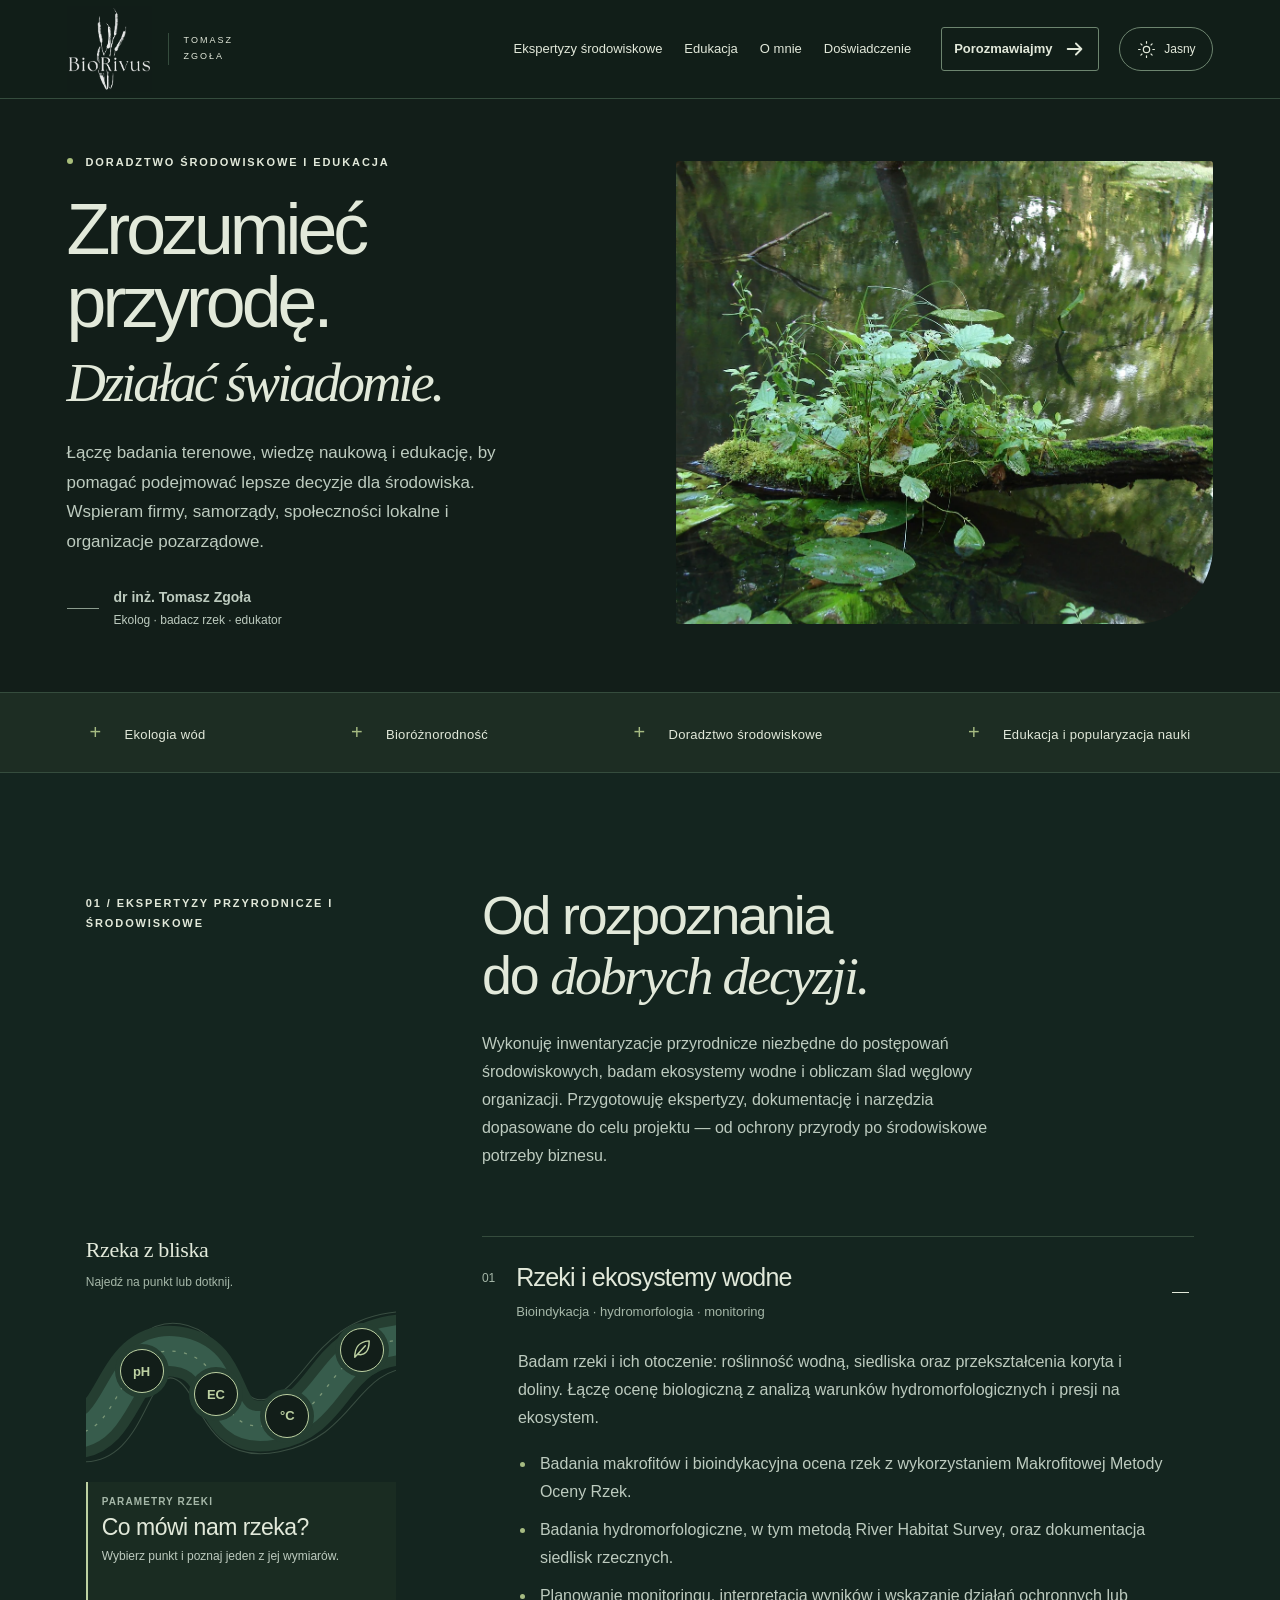
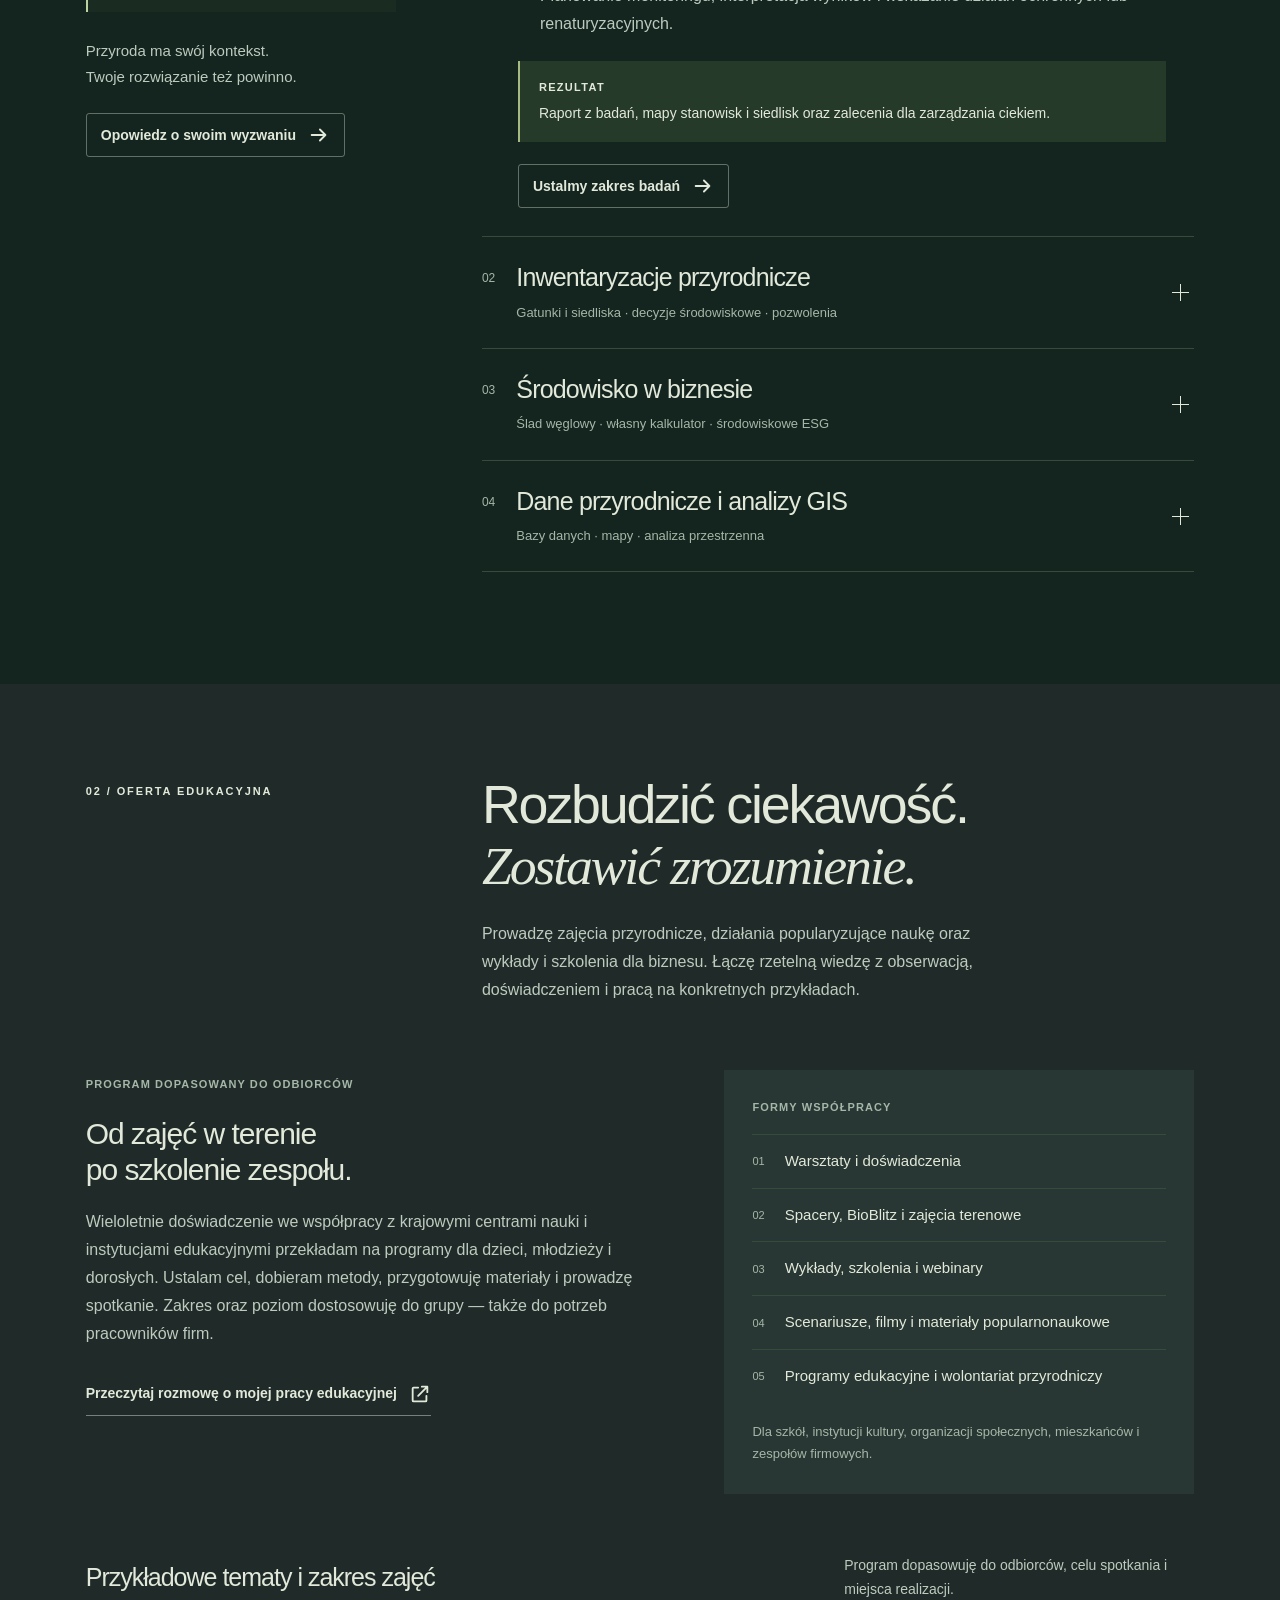
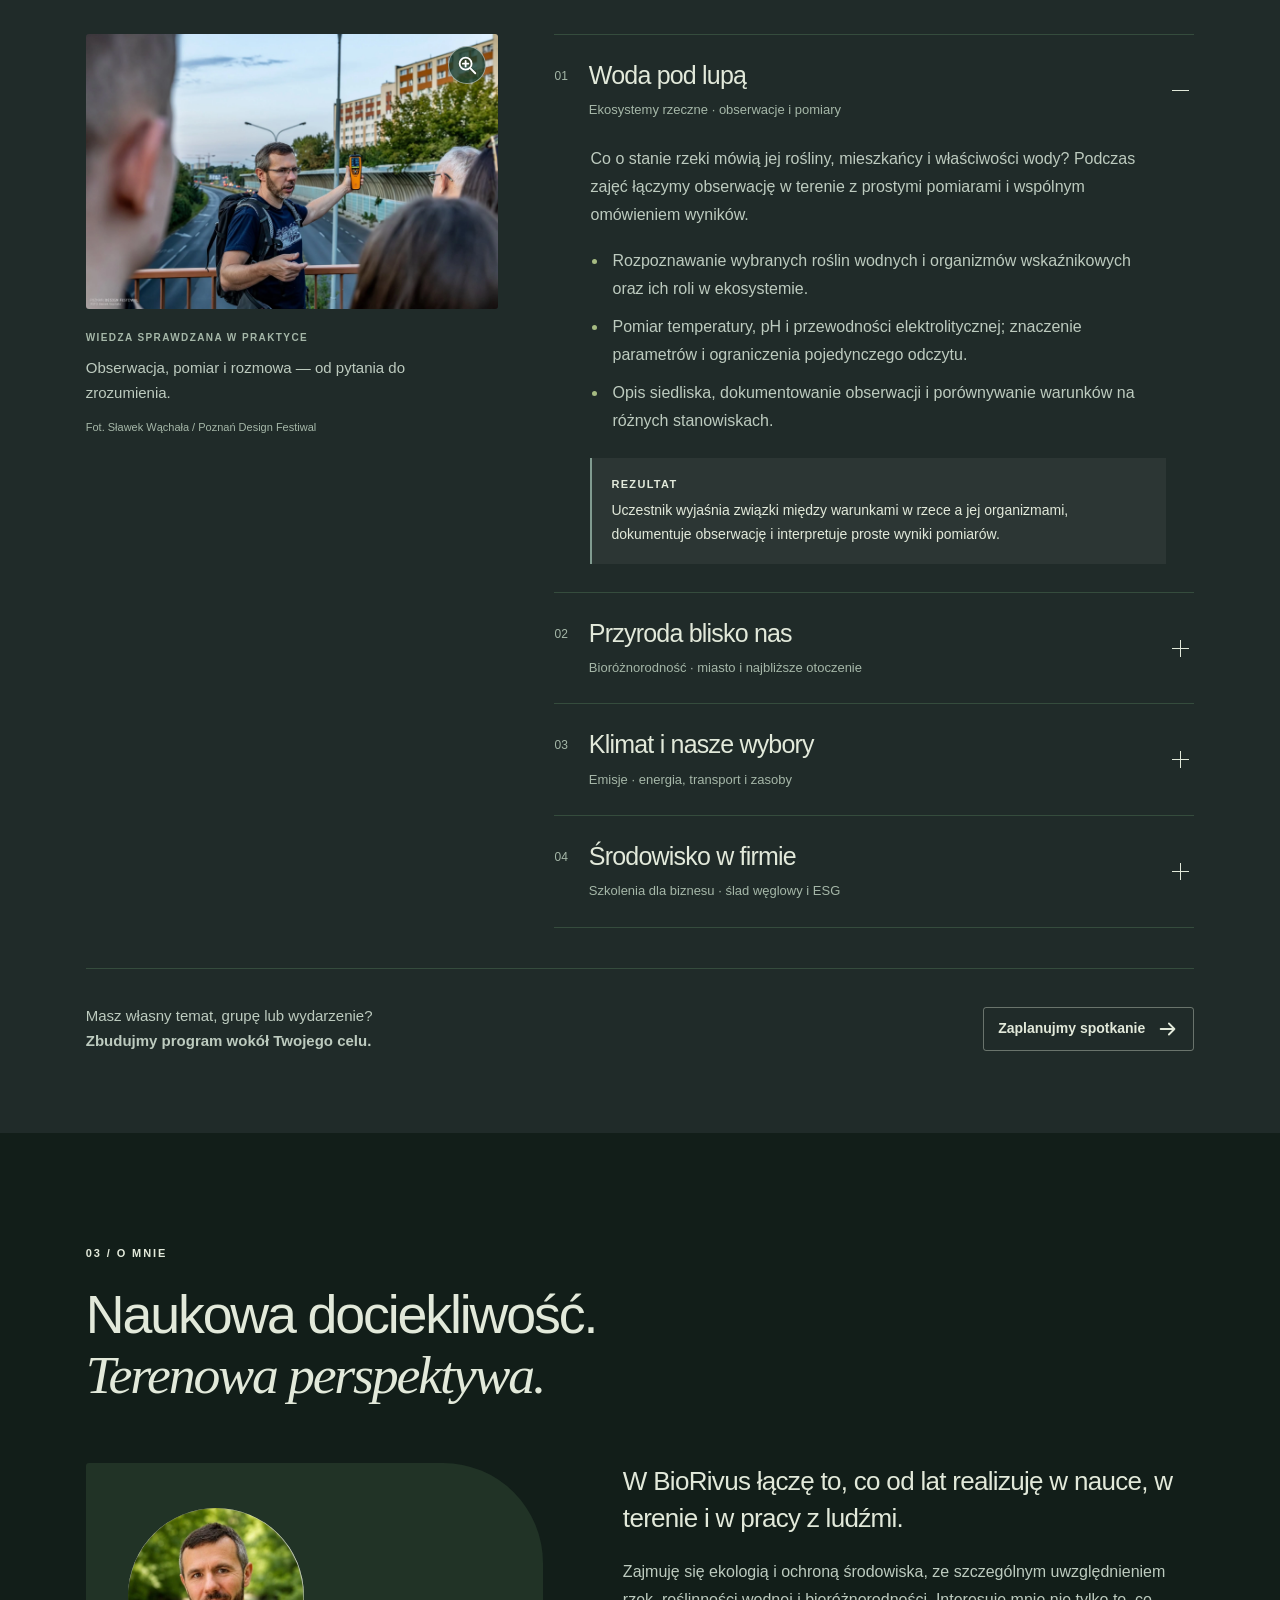
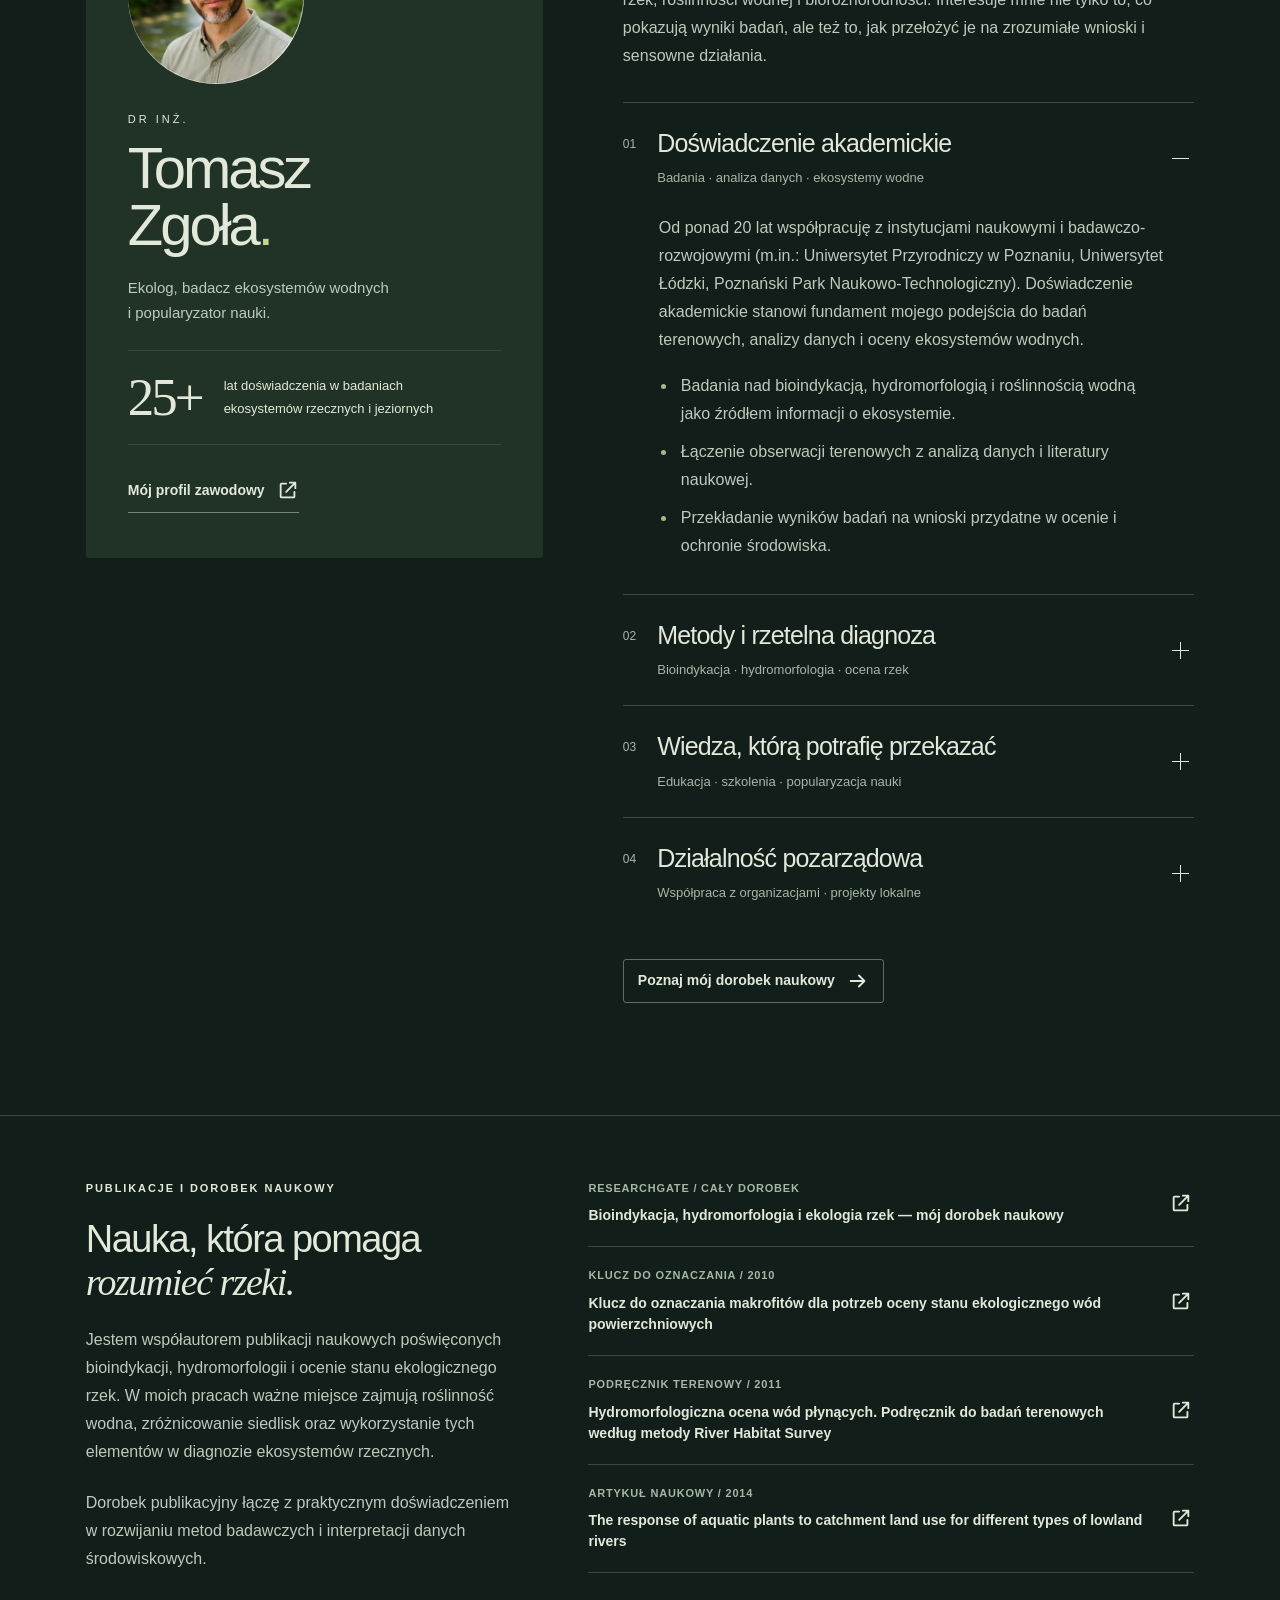
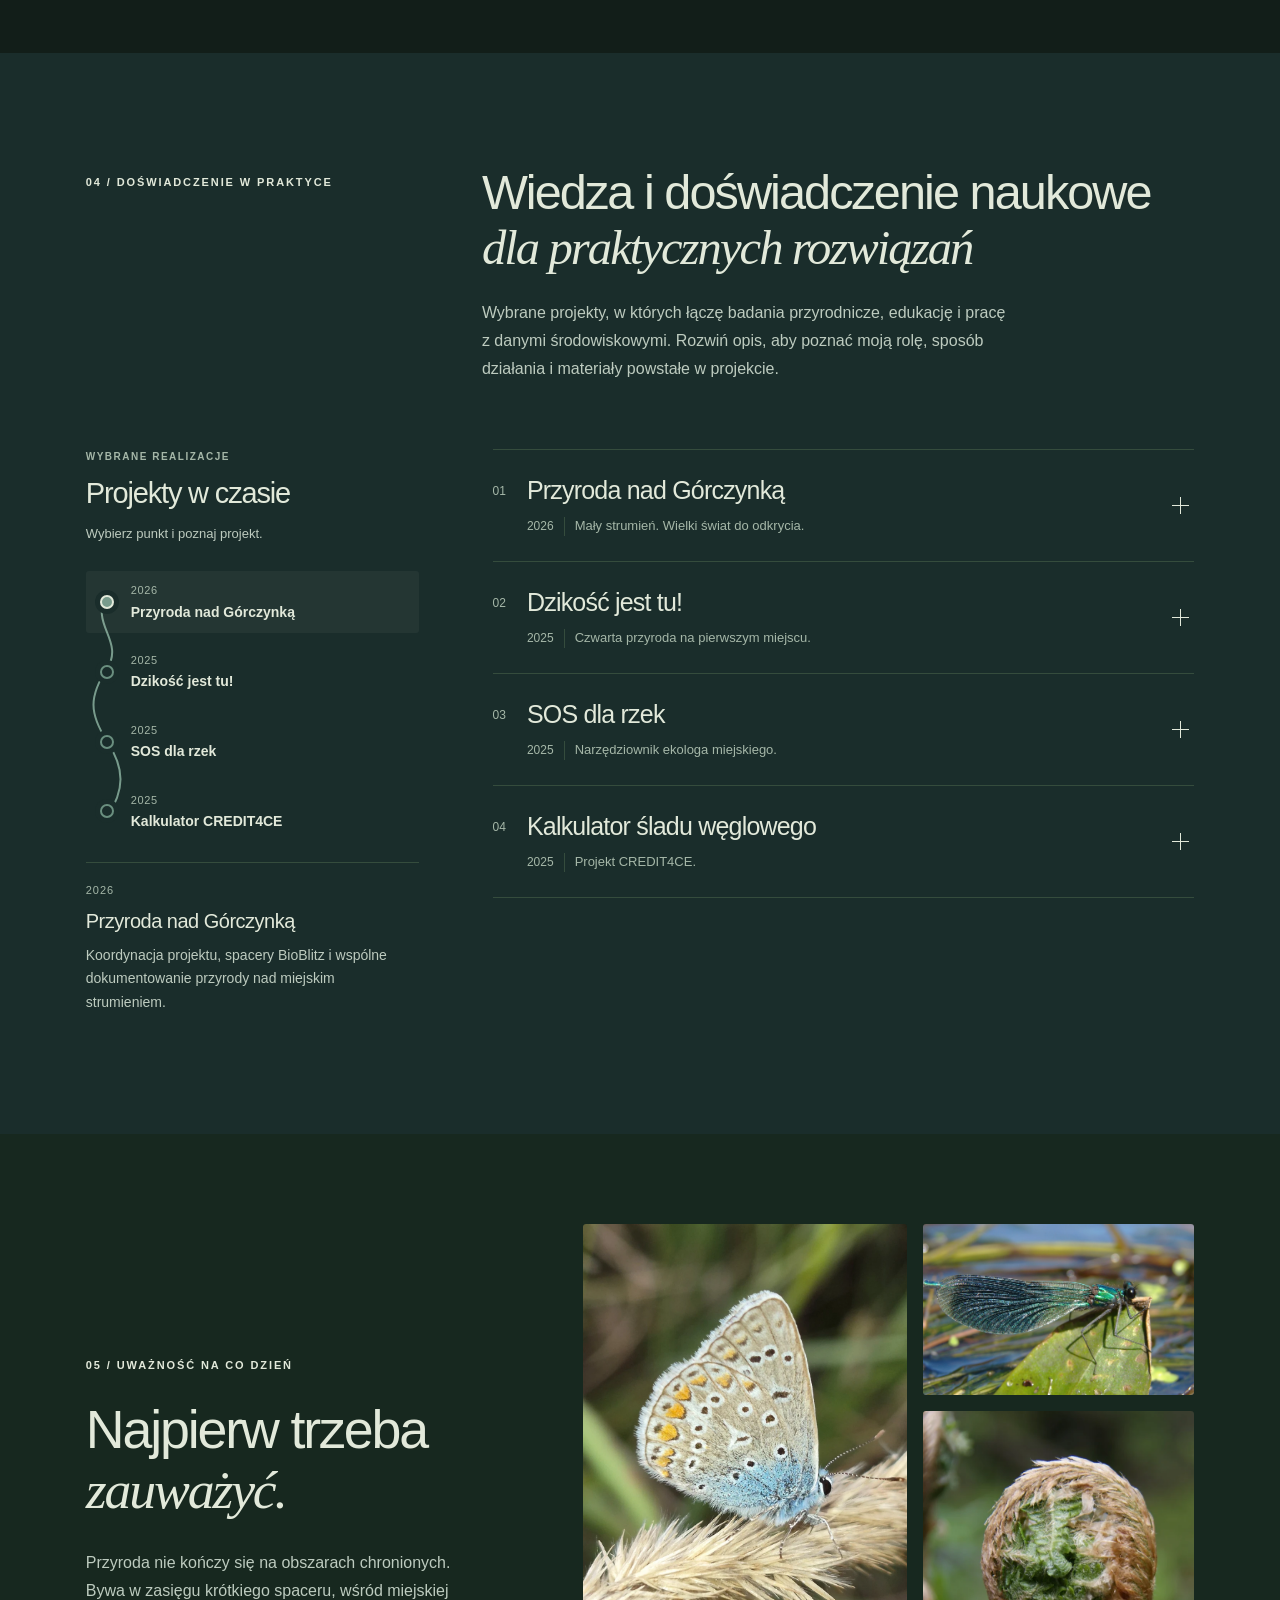
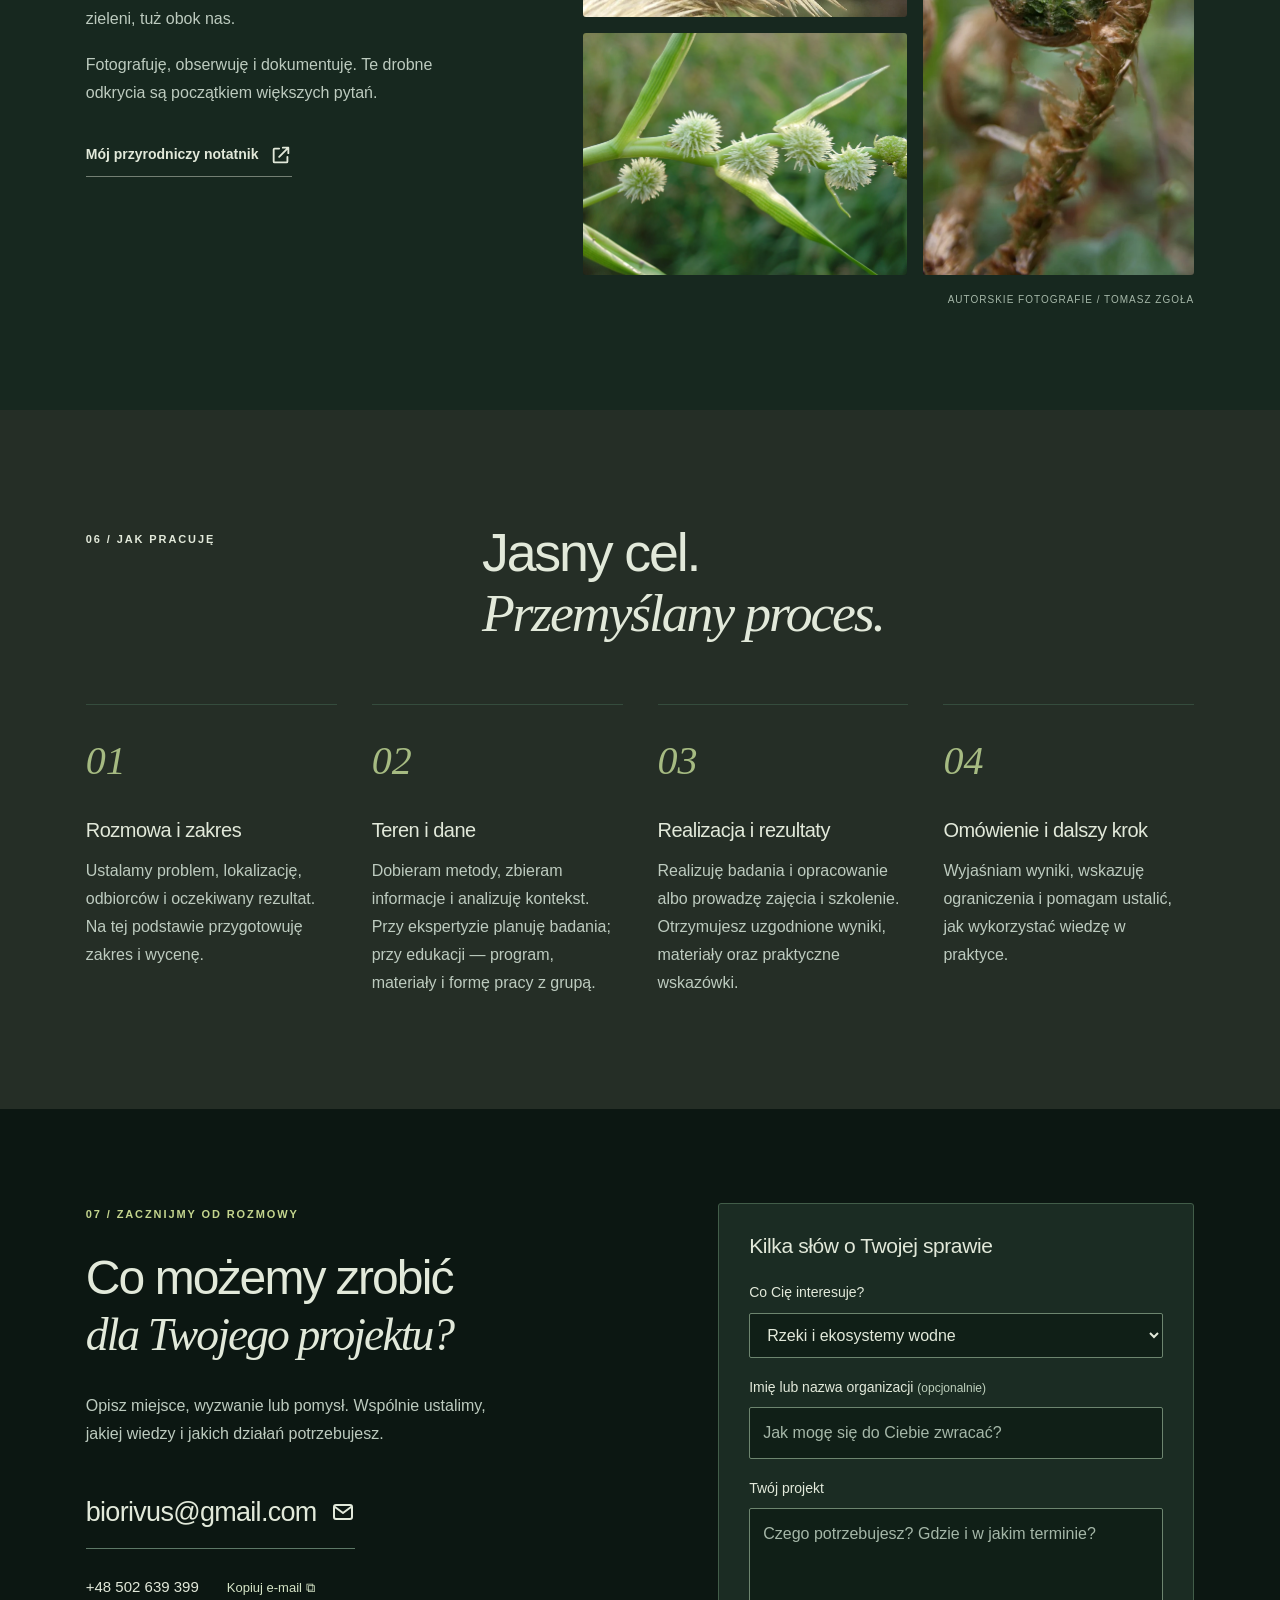
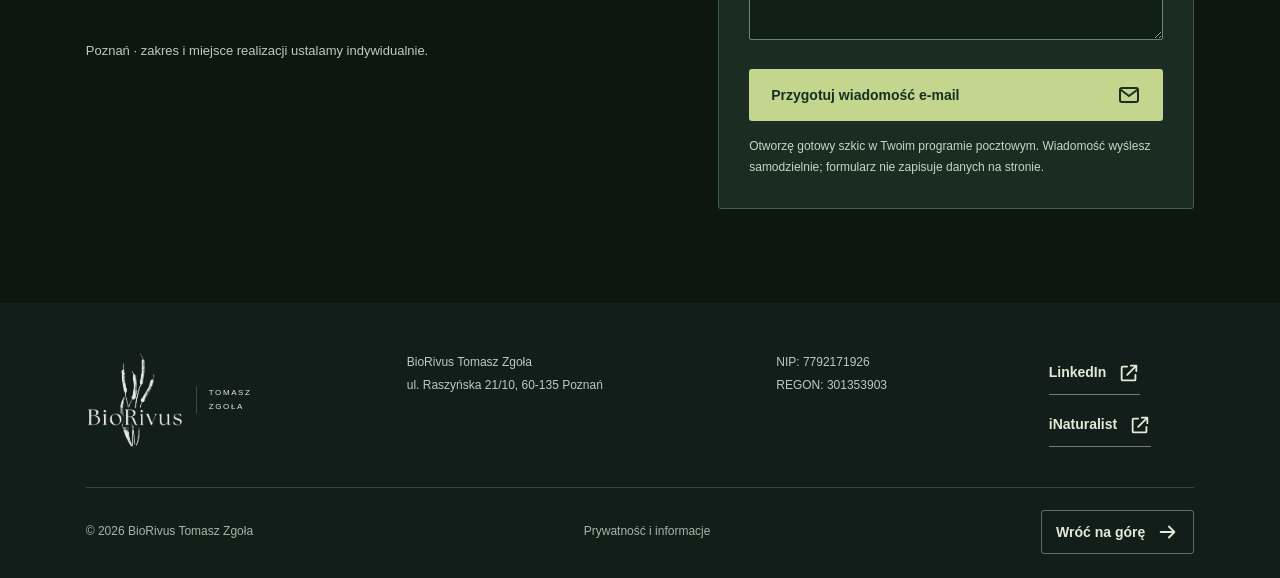
==== commit c1a72120: "Refine education and experience disclosures, add project timeline and retouched fieldwork photo" ====
--- a/index.html
+++ b/index.html
@@ -1,6 +1,6 @@
 <!doctype html>
 <html lang="pl" data-theme="dark">
-<head><meta charset="utf-8"><meta name="viewport" content="width=device-width, initial-scale=1"><meta name="theme-color" content="#121e19"><meta name="robots" content="index,follow,max-image-preview:large"><title>BioRivus Tomasz Zgoła | Doradztwo środowiskowe i edukacja</title><meta name="description" content="Inwentaryzacje przyrodnicze do postępowań środowiskowych, badania rzek, kalkulatory i obliczanie śladu węglowego, doradztwo ESG oraz edukacja. BioRivus Tomasz Zgoła."><meta property="og:title" content="BioRivus Tomasz Zgoła | Doradztwo środowiskowe i edukacja"><meta property="og:description" content="Inwentaryzacje przyrodnicze do postępowań środowiskowych, badania rzek, kalkulatory i obliczanie śladu węglowego, doradztwo ESG oraz edukacja. BioRivus Tomasz Zgoła."><meta property="og:type" content="website"><link rel="icon" href="favicon.ico?v=20261025-5" sizes="16x16 32x32 48x48 64x64"><link rel="icon" href="assets/favicon-64.png?v=20261025-5" type="image/png" sizes="64x64"><link rel="apple-touch-icon" href="assets/apple-touch-icon.png?v=20261025-5"><script id="theme-init">(function(){var theme='dark';try{var saved=localStorage.getItem('biorivus-theme');if(saved==='light'||saved==='dark')theme=saved;}catch(e){}document.documentElement.dataset.theme=theme;document.querySelector('meta[name="theme-color"]').content=theme==='dark'?'#121e19':'#f6f5ef';})();</script><link rel="stylesheet" href="style.css"><link rel="stylesheet" href="theme.css?v=20261024-1"><link rel="stylesheet" href="refinements.css?v=20261025-5"><script src="app.js?v=20261025-5" defer></script><script src="river.js?v=20261025-4" defer></script><link rel="canonical" href="https://www.biorivus.pl/"><meta name="author" content="Tomasz Zgoła"><meta property="og:url" content="https://www.biorivus.pl/"><meta property="og:site_name" content="BioRivus Tomasz Zgoła"><meta property="og:locale" content="pl_PL"><meta property="og:image" content="https://www.biorivus.pl/assets/hero-stream.webp"><meta property="og:image:alt" content="Roślinność nad spokojną wodą — fotografia Tomasza Zgoły"><meta name="twitter:card" content="summary_large_image"><meta name="twitter:title" content="BioRivus Tomasz Zgoła | Doradztwo środowiskowe i edukacja"><meta name="twitter:description" content="Inwentaryzacje przyrodnicze do postępowań środowiskowych, badania rzek, kalkulatory i obliczanie śladu węglowego, doradztwo ESG oraz edukacja. BioRivus Tomasz Zgoła."><meta name="twitter:image" content="https://www.biorivus.pl/assets/hero-stream.webp"><script type="application/ld+json">{"@context":"https://schema.org","@graph":[{"@type":"ProfessionalService","@id":"https://www.biorivus.pl/#firma","name":"BioRivus Tomasz Zgoła","url":"https://www.biorivus.pl/","description":"Inwentaryzacje przyrodnicze do postępowań środowiskowych, badania rzek, kalkulatory i obliczanie śladu węglowego, doradztwo ESG oraz edukacja. BioRivus Tomasz Zgoła.","email":"biorivus@gmail.com","telephone":"+48502639399","taxID":"7792171926","address":{"@type":"PostalAddress","streetAddress":"ul. Raszyńska 21/10","addressLocality":"Poznań","postalCode":"60-135","addressCountry":"PL"},"logo":"https://www.biorivus.pl/assets/biorivus-logo.webp","founder":{"@id":"https://www.biorivus.pl/#tomasz-zgola"},"hasOfferCatalog":{"@type":"OfferCatalog","name":"Oferta BioRivus","itemListElement":[{"@type":"OfferCatalog","name":"Ekspertyzy przyrodnicze i środowiskowe","itemListElement":[{"@type":"Offer","itemOffered":{"@type":"Service","name":"Rzeki i ekosystemy wodne","description":"Badam rzeki i ich otoczenie: roślinność wodną, siedliska oraz przekształcenia koryta i doliny. Łączę ocenę biologiczną z analizą warunków hydromorfologicznych i presji na ekosystem.","provider":{"@id":"https://www.biorivus.pl/#firma"},"url":"https://www.biorivus.pl/#oferta"}},{"@type":"Offer","itemOffered":{"@type":"Service","name":"Inwentaryzacje przyrodnicze","description":"Wykonuję inwentaryzacje przyrodnicze na potrzeby postępowań o wydanie decyzji środowiskowych, ocen oddziaływania na środowisko oraz innych pozwoleń i uzgodnień dotyczących inwestycji.","provider":{"@id":"https://www.biorivus.pl/#firma"},"url":"https://www.biorivus.pl/#oferta"}},{"@type":"Offer","itemOffered":{"@type":"Service","name":"Środowisko w biznesie","description":"Obliczam ślad węglowy organizacji i opracowuję spersonalizowane kalkulatory emisji. Pomagam uporządkować dane środowiskowe do raportowania ESG, odpowiedzi dla kontrahentów i planowania redukcji wpływu na środowisko.","provider":{"@id":"https://www.biorivus.pl/#firma"},"url":"https://www.biorivus.pl/#oferta"}},{"@type":"Offer","itemOffered":{"@type":"Service","name":"Dane przyrodnicze i analizy GIS","description":"Przekształcam wyniki badań terenowych i dane przestrzenne w mapy oraz zestawienia przydatne w dokumentacji środowiskowej i zarządzaniu terenem.","provider":{"@id":"https://www.biorivus.pl/#firma"},"url":"https://www.biorivus.pl/#oferta"}}]},{"@type":"OfferCatalog","name":"Oferta edukacyjna","itemListElement":[{"@type":"Offer","itemOffered":{"@type":"Service","name":"Edukacja przyrodnicza i popularyzacja nauki","description":"Warsztaty, zajęcia terenowe, spacery, BioBlitz, wykłady, scenariusze i materiały popularnonaukowe dla dzieci, młodzieży i dorosłych.","provider":{"@id":"https://www.biorivus.pl/#firma"},"url":"https://www.biorivus.pl/#edukacja"}},{"@type":"Offer","itemOffered":{"@type":"Service","name":"Szkolenia środowiskowe dla biznesu","description":"Wykłady, warsztaty i webinary dotyczące śladu węglowego organizacji, kalkulatorów emisji i środowiskowego komponentu ESG.","provider":{"@id":"https://www.biorivus.pl/#firma"},"url":"https://www.biorivus.pl/#edukacja"}}]}]}},{"@type":"Person","@id":"https://www.biorivus.pl/#tomasz-zgola","name":"Tomasz Zgoła","honorificPrefix":"dr inż.","jobTitle":"Ekolog, badacz ekosystemów wodnych i edukator","image":"https://www.biorivus.pl/assets/tomasz-zgola.webp","url":"https://www.biorivus.pl/#kompetencje","worksFor":{"@id":"https://www.biorivus.pl/#firma"},"knowsAbout":["Bioindykacja","Hydromorfologia","Ekologia wód","Bioróżnorodność","Ślad węglowy","Edukacja przyrodnicza","Inwentaryzacje przyrodnicze","Kalkulatory śladu węglowego","Środowiskowy komponent ESG"],"sameAs":["https://www.linkedin.com/in/tomasz-zgo%C5%82a/","https://www.researchgate.net/profile/Tomasz-Zgola","https://www.inaturalist.org/people/tomasz88083"]},{"@type":"WebSite","@id":"https://www.biorivus.pl/#witryna","url":"https://www.biorivus.pl/","name":"BioRivus Tomasz Zgoła","publisher":{"@id":"https://www.biorivus.pl/#firma"},"inLanguage":"pl-PL"},{"@type":"WebPage","@id":"https://www.biorivus.pl/#strona","url":"https://www.biorivus.pl/","name":"BioRivus Tomasz Zgoła | Doradztwo środowiskowe i edukacja","description":"Inwentaryzacje przyrodnicze do postępowań środowiskowych, badania rzek, kalkulatory i obliczanie śladu węglowego, doradztwo ESG oraz edukacja. BioRivus Tomasz Zgoła.","isPartOf":{"@id":"https://www.biorivus.pl/#witryna"},"about":{"@id":"https://www.biorivus.pl/#firma"},"inLanguage":"pl-PL"}]}</script></head>
+<head><meta charset="utf-8"><meta name="viewport" content="width=device-width, initial-scale=1"><meta name="theme-color" content="#121e19"><meta name="robots" content="index,follow,max-image-preview:large"><title>BioRivus Tomasz Zgoła | Doradztwo środowiskowe i edukacja</title><meta name="description" content="Inwentaryzacje przyrodnicze do postępowań środowiskowych, badania rzek, kalkulatory i obliczanie śladu węglowego, doradztwo ESG oraz edukacja. BioRivus Tomasz Zgoła."><meta property="og:title" content="BioRivus Tomasz Zgoła | Doradztwo środowiskowe i edukacja"><meta property="og:description" content="Inwentaryzacje przyrodnicze do postępowań środowiskowych, badania rzek, kalkulatory i obliczanie śladu węglowego, doradztwo ESG oraz edukacja. BioRivus Tomasz Zgoła."><meta property="og:type" content="website"><link rel="icon" href="favicon.ico?v=20261025-5" sizes="16x16 32x32 48x48 64x64"><link rel="icon" href="assets/favicon-64.png?v=20261025-5" type="image/png" sizes="64x64"><link rel="apple-touch-icon" href="assets/apple-touch-icon.png?v=20261025-5"><script id="theme-init">(function(){var theme='dark';try{var saved=localStorage.getItem('biorivus-theme');if(saved==='light'||saved==='dark')theme=saved;}catch(e){}document.documentElement.dataset.theme=theme;document.querySelector('meta[name="theme-color"]').content=theme==='dark'?'#121e19':'#f6f5ef';})();</script><link rel="stylesheet" href="style.css"><link rel="stylesheet" href="theme.css?v=20261024-1"><link rel="stylesheet" href="refinements.css?v=20261026-1"><script src="app.js?v=20261026-1" defer></script><script src="river.js?v=20261025-4" defer></script><link rel="canonical" href="https://www.biorivus.pl/"><meta name="author" content="Tomasz Zgoła"><meta property="og:url" content="https://www.biorivus.pl/"><meta property="og:site_name" content="BioRivus Tomasz Zgoła"><meta property="og:locale" content="pl_PL"><meta property="og:image" content="https://www.biorivus.pl/assets/hero-stream.webp"><meta property="og:image:alt" content="Roślinność nad spokojną wodą — fotografia Tomasza Zgoły"><meta name="twitter:card" content="summary_large_image"><meta name="twitter:title" content="BioRivus Tomasz Zgoła | Doradztwo środowiskowe i edukacja"><meta name="twitter:description" content="Inwentaryzacje przyrodnicze do postępowań środowiskowych, badania rzek, kalkulatory i obliczanie śladu węglowego, doradztwo ESG oraz edukacja. BioRivus Tomasz Zgoła."><meta name="twitter:image" content="https://www.biorivus.pl/assets/hero-stream.webp"><script type="application/ld+json">{"@context":"https://schema.org","@graph":[{"@type":"ProfessionalService","@id":"https://www.biorivus.pl/#firma","name":"BioRivus Tomasz Zgoła","url":"https://www.biorivus.pl/","description":"Inwentaryzacje przyrodnicze do postępowań środowiskowych, badania rzek, kalkulatory i obliczanie śladu węglowego, doradztwo ESG oraz edukacja. BioRivus Tomasz Zgoła.","email":"biorivus@gmail.com","telephone":"+48502639399","taxID":"7792171926","address":{"@type":"PostalAddress","streetAddress":"ul. Raszyńska 21/10","addressLocality":"Poznań","postalCode":"60-135","addressCountry":"PL"},"logo":"https://www.biorivus.pl/assets/biorivus-logo.webp","founder":{"@id":"https://www.biorivus.pl/#tomasz-zgola"},"hasOfferCatalog":{"@type":"OfferCatalog","name":"Oferta BioRivus","itemListElement":[{"@type":"OfferCatalog","name":"Ekspertyzy przyrodnicze i środowiskowe","itemListElement":[{"@type":"Offer","itemOffered":{"@type":"Service","name":"Rzeki i ekosystemy wodne","description":"Badam rzeki i ich otoczenie: roślinność wodną, siedliska oraz przekształcenia koryta i doliny. Łączę ocenę biologiczną z analizą warunków hydromorfologicznych i presji na ekosystem.","provider":{"@id":"https://www.biorivus.pl/#firma"},"url":"https://www.biorivus.pl/#oferta"}},{"@type":"Offer","itemOffered":{"@type":"Service","name":"Inwentaryzacje przyrodnicze","description":"Wykonuję inwentaryzacje przyrodnicze na potrzeby postępowań o wydanie decyzji środowiskowych, ocen oddziaływania na środowisko oraz innych pozwoleń i uzgodnień dotyczących inwestycji.","provider":{"@id":"https://www.biorivus.pl/#firma"},"url":"https://www.biorivus.pl/#oferta"}},{"@type":"Offer","itemOffered":{"@type":"Service","name":"Środowisko w biznesie","description":"Obliczam ślad węglowy organizacji i opracowuję spersonalizowane kalkulatory emisji. Pomagam uporządkować dane środowiskowe do raportowania ESG, odpowiedzi dla kontrahentów i planowania redukcji wpływu na środowisko.","provider":{"@id":"https://www.biorivus.pl/#firma"},"url":"https://www.biorivus.pl/#oferta"}},{"@type":"Offer","itemOffered":{"@type":"Service","name":"Dane przyrodnicze i analizy GIS","description":"Przekształcam wyniki badań terenowych i dane przestrzenne w mapy oraz zestawienia przydatne w dokumentacji środowiskowej i zarządzaniu terenem.","provider":{"@id":"https://www.biorivus.pl/#firma"},"url":"https://www.biorivus.pl/#oferta"}}]},{"@type":"OfferCatalog","name":"Oferta edukacyjna","itemListElement":[{"@type":"Offer","itemOffered":{"@type":"Service","name":"Edukacja przyrodnicza i popularyzacja nauki","description":"Warsztaty, zajęcia terenowe, spacery, BioBlitz, wykłady, scenariusze i materiały popularnonaukowe dla dzieci, młodzieży i dorosłych.","provider":{"@id":"https://www.biorivus.pl/#firma"},"url":"https://www.biorivus.pl/#edukacja"}},{"@type":"Offer","itemOffered":{"@type":"Service","name":"Szkolenia środowiskowe dla biznesu","description":"Wykłady, warsztaty i webinary dotyczące śladu węglowego organizacji, kalkulatorów emisji i środowiskowego komponentu ESG.","provider":{"@id":"https://www.biorivus.pl/#firma"},"url":"https://www.biorivus.pl/#edukacja"}}]}]}},{"@type":"Person","@id":"https://www.biorivus.pl/#tomasz-zgola","name":"Tomasz Zgoła","honorificPrefix":"dr inż.","jobTitle":"Ekolog, badacz ekosystemów wodnych i edukator","image":"https://www.biorivus.pl/assets/tomasz-zgola.webp","url":"https://www.biorivus.pl/#kompetencje","worksFor":{"@id":"https://www.biorivus.pl/#firma"},"knowsAbout":["Bioindykacja","Hydromorfologia","Ekologia wód","Bioróżnorodność","Ślad węglowy","Edukacja przyrodnicza","Inwentaryzacje przyrodnicze","Kalkulatory śladu węglowego","Środowiskowy komponent ESG"],"sameAs":["https://www.linkedin.com/in/tomasz-zgo%C5%82a/","https://www.researchgate.net/profile/Tomasz-Zgola","https://www.inaturalist.org/people/tomasz88083"]},{"@type":"WebSite","@id":"https://www.biorivus.pl/#witryna","url":"https://www.biorivus.pl/","name":"BioRivus Tomasz Zgoła","publisher":{"@id":"https://www.biorivus.pl/#firma"},"inLanguage":"pl-PL"},{"@type":"WebPage","@id":"https://www.biorivus.pl/#strona","url":"https://www.biorivus.pl/","name":"BioRivus Tomasz Zgoła | Doradztwo środowiskowe i edukacja","description":"Inwentaryzacje przyrodnicze do postępowań środowiskowych, badania rzek, kalkulatory i obliczanie śladu węglowego, doradztwo ESG oraz edukacja. BioRivus Tomasz Zgoła.","isPartOf":{"@id":"https://www.biorivus.pl/#witryna"},"about":{"@id":"https://www.biorivus.pl/#firma"},"inLanguage":"pl-PL"}]}</script></head>
 <body>
 <a class="skip" href="#main">Przejdź do treści</a>
 <header class="header"><a class="brand" href="#start" aria-label="BioRivus Tomasz Zgoła — strona główna"><img class="brand-logo" src="assets/biorivus-logo.webp" width="498" height="500" alt="BioRivus — logo z motywem roślin wodnych"><small>TOMASZ<br>ZGOŁA</small></a><div class="header-actions"><button class="theme-toggle" id="theme-toggle" type="button" aria-label="Włącz jasny motyw" title="Włącz jasny motyw" hidden><svg class="theme-sun" width="19" height="19" viewBox="0 0 24 24" fill="none" stroke="currentColor" stroke-width="1.5" stroke-linecap="round" aria-hidden="true"><circle cx="12" cy="12" r="4"/><path d="M12 2v2m0 16v2M2 12h2m16 0h2M4.9 4.9l1.4 1.4m11.4 11.4 1.4 1.4M4.9 19.1l1.4-1.4M17.7 6.3l1.4-1.4"/></svg><svg class="theme-moon" width="19" height="19" viewBox="0 0 24 24" fill="none" stroke="currentColor" stroke-width="1.5" stroke-linecap="round" stroke-linejoin="round" aria-hidden="true"><path d="M20.6 13.2A8.8 8.8 0 0 1 10.8 3.4a8.8 8.8 0 1 0 9.8 9.8Z"/></svg><span class="theme-label">Jasny</span></button><button class="menu-toggle" aria-expanded="false" aria-controls="navigation"><span>Menu</span><svg width="22" height="16" viewBox="0 0 22 16" aria-hidden="true"><path d="M0 2h22M0 8h22M0 14h22"/></svg></button></div><nav id="navigation" aria-label="Menu główne"><a href="#oferta">Ekspertyzy środowiskowe</a><a href="#edukacja">Edukacja</a><a href="#kompetencje">O mnie</a><a href="#projekty">Doświadczenie</a><a class="nav-cta section-link" href="#kontakt"><span class="link-label">Porozmawiajmy</span><svg class="link-icon" width="22" height="22" viewBox="0 0 24 24" fill="none" stroke="currentColor" stroke-width="2" stroke-linecap="round" stroke-linejoin="round" aria-hidden="true" focusable="false"><path d="M4 12h15m-6-6 6 6-6 6"/></svg></a></nav></header>
@@ -33,12 +33,15 @@
 <details class="service"><summary><span class="service-num">04</span><div><h3>Dane przyrodnicze i analizy GIS</h3><p>Bazy danych · mapy · analiza przestrzenna</p></div><span class="plus" aria-hidden="true"></span></summary><div class="service-content"><p>Przekształcam wyniki badań terenowych i dane przestrzenne w mapy oraz zestawienia przydatne w dokumentacji środowiskowej i zarządzaniu terenem.</p><ul><li>Porządkowanie i weryfikacja danych o gatunkach, siedliskach oraz stanowiskach badawczych.</li><li>Mapy inwentaryzacji, presji i kolizji przestrzennych; analiza otoczenia cieków i sposobu użytkowania zlewni.</li><li>Porównanie wyników monitoringu w czasie, zestawienia wskaźników i opracowanie wniosków.</li></ul><div class="deliverable"><span>REZULTAT</span> Mapy tematyczne, uporządkowane warstwy GIS i raport analityczny w uzgodnionym formacie.</div><a href="#kontakt" class="service-contact section-link" data-topic="Dane przyrodnicze i GIS"><span class="link-label">Ustalmy zakres analizy</span><svg class="link-icon" width="22" height="22" viewBox="0 0 24 24" fill="none" stroke="currentColor" stroke-width="2" stroke-linecap="round" stroke-linejoin="round" aria-hidden="true" focusable="false"><path d="M4 12h15m-6-6 6 6-6 6"/></svg></a></div></details>
 
 </div></div></section></div>
-<section class="education-section" id="edukacja" aria-labelledby="education-title"><div class="section education-inner"><div class="section-heading"><p class="eyebrow">02 / OFERTA EDUKACYJNA</p><div><h2 id="education-title">Rozbudzić ciekawość.<br><em>Zostawić zrozumienie.</em></h2><p>Prowadzę zajęcia przyrodnicze, działania popularyzujące naukę oraz wykłady i szkolenia dla biznesu. Łączę rzetelną wiedzę z obserwacją, doświadczeniem i pracą na konkretnych przykładach.</p></div></div><div class="education-lead"><div><span class="education-label">PROGRAM DOPASOWANY DO ODBIORCÓW</span><h3>Od zajęć w terenie<br>po szkolenie zespołu.</h3><p>Wieloletnie doświadczenie we współpracy z krajowymi centrami nauki i instytucjami edukacyjnymi przekładam na programy dla dzieci, młodzieży i dorosłych. Ustalam cel, dobieram metody, przygotowuję materiały i prowadzę spotkanie. Zakres oraz poziom dostosowuję do grupy — także do potrzeb pracowników firm.</p><a class="source-link" href="https://parkmag.pl/wywiady/rozmowa-z-dr-inz-tomaszem-zgola-ekspertem-ds-popularyzacji-nauki-w-poznanskim-parku-naukowo-technologicznym-wywiad/" target="_blank" rel="noopener noreferrer"><span class="link-label">Przeczytaj rozmowę o mojej pracy edukacyjnej</span><svg class="link-icon" width="22" height="22" viewBox="0 0 24 24" fill="none" stroke="currentColor" stroke-width="2" stroke-linecap="round" stroke-linejoin="round" aria-hidden="true" focusable="false"><path d="M14 4h6v6m0-6L10 14M10 5H5a1 1 0 0 0-1 1v13a1 1 0 0 0 1 1h13a1 1 0 0 0 1-1v-5"/></svg></a></div><div class="education-formats"><p class="education-label">FORMY WSPÓŁPRACY</p><ul><li><span>01</span>Warsztaty i doświadczenia</li><li><span>02</span>Spacery, BioBlitz i zajęcia terenowe</li><li><span>03</span>Wykłady, szkolenia i webinary</li><li><span>04</span>Scenariusze, filmy i materiały popularnonaukowe</li><li><span>05</span>Programy edukacyjne i wolontariat przyrodniczy</li></ul><p>Dla szkół, instytucji kultury, organizacji społecznych, mieszkańców i zespołów firmowych.</p></div></div><div class="education-topics-heading"><h3>Tematy i zakres zajęć</h3><p>Program dopasowuję do odbiorców, celu spotkania i miejsca realizacji.</p></div><div class="education-topics"><article><span class="topic-symbol" aria-hidden="true">≈</span><h4>Woda pod lupą</h4><p>Życie rzek, roślinność wodna i organizmy wskaźnikowe. Obserwacje terenowe, proste badania właściwości wody oraz interpretacja wyników pomagają zrozumieć, jak działa ekosystem rzeczny.</p><span class="topic-format">ZAJĘCIA TERENOWE / WARSZTATY</span></article><article><span class="topic-symbol" aria-hidden="true">✳</span><h4>Przyroda blisko nas</h4><p>Bioróżnorodność w mieście, rozpoznawanie gatunków i zagrożeń dla lokalnej przyrody. Spacery, BioBlitz, dokumentowanie obserwacji w iNaturalist oraz projekty angażujące mieszkańców i wolontariuszy.</p><span class="topic-format">SPACERY / NAUKA OBYWATELSKA</span></article><article><span class="topic-symbol" aria-hidden="true">◎</span><h4>Klimat i nasze wybory</h4><p>Zmiana klimatu, ślad węglowy i zależności między codziennymi decyzjami a środowiskiem. Przystępne doświadczenia i zadania pokazują znaczenie energii, transportu, konsumpcji i gospodarowania zasobami.</p><span class="topic-format">WARSZTATY / WYKŁADY</span></article><article><span class="topic-symbol" aria-hidden="true">CO₂</span><h4>Środowisko w firmie</h4><p>Szkolenia z obliczania śladu węglowego organizacji: zakresy 1, 2 i 3, zbieranie danych, wskaźniki emisji i obsługa kalkulatora. Wykłady i warsztaty o środowiskowym komponencie ESG, wodzie, bioróżnorodności i wykorzystaniu danych w raportowaniu.</p><span class="topic-format">SZKOLENIA DLA BIZNESU / WEBINARY</span></article></div><div class="education-cta"><p>Masz własny temat, grupę lub wydarzenie?<br><strong>Zbudujmy program wokół Twojego celu.</strong></p><a href="#kontakt" data-topic="Edukacja i popularyzacja nauki" class="section-link"><span class="link-label">Zaplanujmy spotkanie</span><svg class="link-icon" width="22" height="22" viewBox="0 0 24 24" fill="none" stroke="currentColor" stroke-width="2" stroke-linecap="round" stroke-linejoin="round" aria-hidden="true" focusable="false"><path d="M4 12h15m-6-6 6 6-6 6"/></svg></a></div></div></section>
-<div class="about-section"><section class="section about" id="kompetencje" aria-labelledby="about-title"><div class="about-intro"><p class="eyebrow">03 / O MNIE</p><h2 id="about-title">Naukowa dociekliwość.<br><em>Terenowa perspektywa.</em></h2></div><div class="about-layout"><div class="about-signature"><img class="about-portrait" src="assets/tomasz-zgola.webp" alt="Tomasz Zgoła — portret na tle zieleni" width="400" height="400" loading="lazy"><div class="credential-label">DR INŻ.</div><div class="name-display">Tomasz<br>Zgoła<span>.</span></div><p>Ekolog, badacz ekosystemów wodnych<br>i popularyzator nauki.</p><div class="years"><strong>25+</strong><span>lat doświadczenia w badaniach<br>ekosystemów rzecznych i jeziornych</span></div><a href="https://pl.linkedin.com/in/tomasz-zgo%C5%82a" target="_blank" rel="noopener noreferrer" class="source-link"><span class="link-label">Mój profil zawodowy</span><svg class="link-icon" width="22" height="22" viewBox="0 0 24 24" fill="none" stroke="currentColor" stroke-width="2" stroke-linecap="round" stroke-linejoin="round" aria-hidden="true" focusable="false"><path d="M14 4h6v6m0-6L10 14M10 5H5a1 1 0 0 0-1 1v13a1 1 0 0 0 1 1h13a1 1 0 0 0 1-1v-5"/></svg></a></div><div class="about-body"><p class="large-copy">W BioRivus łączę to, co od lat realizuję w nauce, w terenie i w pracy z ludźmi.</p><p>Zajmuję się ekologią i ochroną środowiska, ze szczególnym uwzględnieniem rzek, roślinności wodnej i bioróżnorodności. Interesuje mnie nie tylko to, co pokazują wyniki badań, ale też to, jak przełożyć je na zrozumiałe wnioski i sensowne działania.</p><div class="competency"><span>01</span><div><h3>Doświadczenie akademickie</h3><p>Od ponad 20 lat współpracuję z instytucjami naukowymi i badawczo-rozwojowymi (m.in.: Uniwersytet Przyrodniczy w Poznaniu, Uniwersytet Łódzki, Poznański Park Naukowo-Technologiczny). Doświadczenie akademickie stanowi fundament mojego podejścia do badań terenowych, analizy danych i oceny ekosystemów wodnych.</p></div></div><div class="competency"><span>02</span><div><h3>Metody i rzetelna diagnoza</h3><p>Współtworzyłem bioindykacyjne i hydromorfologiczne metody oceny rzek. Uczestniczyłem w opracowaniu i wdrożeniu Makrofitowej Metody Oceny Rzek stosowanej w Państwowym Monitoringu Środowiska.</p></div></div><div class="competency"><span>03</span><div><h3>Wiedza, którą potrafię przekazać</h3><p>Wieloletnią współpracę z krajowymi centrami nauki i instytucjami edukacyjnymi łączę z prowadzeniem warsztatów, szkoleń i działań popularyzujących naukę.</p></div></div><div class="competency"><span>04</span><div><h3>Działalność pozarządowa</h3><p>Współpracuję z szeregiem organizacji pozarządowych, w tym z WWF Polska, Klubem Przyrodników oraz Fundacją Edukacyjną „Ferajna”.</p></div></div><a href="#publikacje" class="section-link"><span class="link-label">Poznaj mój dorobek naukowy</span><svg class="link-icon" width="22" height="22" viewBox="0 0 24 24" fill="none" stroke="currentColor" stroke-width="2" stroke-linecap="round" stroke-linejoin="round" aria-hidden="true" focusable="false"><path d="M4 12h15m-6-6 6 6-6 6"/></svg></a></div></div></section><section class="section publications" id="publikacje" aria-labelledby="publications-title"><div><p class="eyebrow">PUBLIKACJE I DOROBEK NAUKOWY</p><h2 id="publications-title">Nauka, która pomaga<br><em>rozumieć rzeki.</em></h2><p class="research-intro">Jestem współautorem publikacji naukowych poświęconych bioindykacji, hydromorfologii i ocenie stanu ekologicznego rzek. W moich pracach ważne miejsce zajmują roślinność wodna, zróżnicowanie siedlisk oraz wykorzystanie tych elementów w diagnozie ekosystemów rzecznych.</p><p class="research-intro">Dorobek publikacyjny łączę z praktycznym doświadczeniem w rozwijaniu metod badawczych i interpretacji danych środowiskowych.</p></div><div class="publication-list"><a href="https://www.researchgate.net/profile/Tomasz-Zgola" target="_blank" rel="noopener noreferrer" class="source-link source-link--publication"><span>RESEARCHGATE / CAŁY DOROBEK</span><strong>Bioindykacja, hydromorfologia i ekologia rzek — mój dorobek naukowy</strong><svg class="link-icon" width="22" height="22" viewBox="0 0 24 24" fill="none" stroke="currentColor" stroke-width="2" stroke-linecap="round" stroke-linejoin="round" aria-hidden="true" focusable="false"><path d="M14 4h6v6m0-6L10 14M10 5H5a1 1 0 0 0-1 1v13a1 1 0 0 0 1 1h13a1 1 0 0 0 1-1v-5"/></svg></a><a href="https://www.researchgate.net/publication/266138411_Klucz_do_oznaczania_makrofitow_dla_potrzeb_oceny_stanu_ekologicznego_wod_powierzchniowych" target="_blank" rel="noopener noreferrer" class="source-link source-link--publication"><span>KLUCZ DO OZNACZANIA / 2010</span><strong>Klucz do oznaczania makrofitów dla potrzeb oceny stanu ekologicznego wód powierzchniowych</strong><svg class="link-icon" width="22" height="22" viewBox="0 0 24 24" fill="none" stroke="currentColor" stroke-width="2" stroke-linecap="round" stroke-linejoin="round" aria-hidden="true" focusable="false"><path d="M14 4h6v6m0-6L10 14M10 5H5a1 1 0 0 0-1 1v13a1 1 0 0 0 1 1h13a1 1 0 0 0 1-1v-5"/></svg></a><a href="https://www.researchgate.net/publication/309477258_Hydromorfologiczna_ocena_wod_plynacych_Podrecznik_do_badan_terenowych_wedlug_metody_River_Habitat_Survey" target="_blank" rel="noopener noreferrer" class="source-link source-link--publication"><span>PODRĘCZNIK TERENOWY / 2011</span><strong>Hydromorfologiczna ocena wód płynących. Podręcznik do badań terenowych według metody River Habitat Survey</strong><svg class="link-icon" width="22" height="22" viewBox="0 0 24 24" fill="none" stroke="currentColor" stroke-width="2" stroke-linecap="round" stroke-linejoin="round" aria-hidden="true" focusable="false"><path d="M14 4h6v6m0-6L10 14M10 5H5a1 1 0 0 0-1 1v13a1 1 0 0 0 1 1h13a1 1 0 0 0 1-1v-5"/></svg></a><a href="https://www.researchgate.net/publication/268800131_THE_RESPONSE_OF_AQUATIC_PLANTS_TO_CATCHMENT_LAND_USE_FOR_DIFFERENT_TYPES_OF_LOWLAND_RIVERS" target="_blank" rel="noopener noreferrer" class="source-link source-link--publication"><span>ARTYKUŁ NAUKOWY / 2014</span><strong>The response of aquatic plants to catchment land use for different types of lowland rivers</strong><svg class="link-icon" width="22" height="22" viewBox="0 0 24 24" fill="none" stroke="currentColor" stroke-width="2" stroke-linecap="round" stroke-linejoin="round" aria-hidden="true" focusable="false"><path d="M14 4h6v6m0-6L10 14M10 5H5a1 1 0 0 0-1 1v13a1 1 0 0 0 1 1h13a1 1 0 0 0 1-1v-5"/></svg></a></div></section></div>
-<section class="projects-section" id="projekty" aria-labelledby="projects-title"><div class="section projects-inner"><div class="section-heading"><p class="eyebrow">04 / DOŚWIADCZENIE W PRAKTYCE</p><div><h2 id="projects-title">Wiedza i doświadczenie naukowe<br><em>dla praktycznych rozwiązań</em></h2><p>Wybrane przedsięwzięcia z mojego dorobku badawczego, edukacyjnego i społecznego.</p></div></div><div class="project-showcase"><article class="featured-project project-card" aria-labelledby="project-gorczynka"><button type="button" class="project-image" data-image="assets/field-plant-in-hand.webp" data-caption="Roślina wodna trzymana w dłoni podczas obserwacji terenowych — fotografia Tomasza Zgoły" aria-label="Powiększ grafikę: Roślina wodna trzymana w dłoni podczas obserwacji terenowych — fotografia Tomasza Zgoły"><img src="assets/field-plant-in-hand.webp" alt="Roślina wodna trzymana w dłoni podczas obserwacji terenowych — fotografia Tomasza Zgoły" width="1050" height="1400" loading="lazy"><span>PRZYRODA Z BLISKA / FOT. TOMASZ ZGOŁA<svg class="link-icon" width="22" height="22" viewBox="0 0 24 24" fill="none" stroke="currentColor" stroke-width="2" stroke-linecap="round" stroke-linejoin="round" aria-hidden="true" focusable="false"><circle cx="10.5" cy="10.5" r="6.5"/><path d="m16 16 5 5M7.5 10.5h6m-3-3v6"/></svg></span></button><div class="project-story"><p class="project-meta">NAUKA OBYWATELSKA</p><h3 id="project-gorczynka">Przyroda nad Górczynką</h3><p class="project-subtitle">Mały strumień. Wielki świat do odkrycia.</p><p class="project-summary">Wspólne obserwacje mieszkańców, spacery BioBlitz i dokumentowanie gatunków w iNaturalist. Projekt łączy poznawanie miejskiej przyrody z budowaniem zaangażowania w jej ochronę.</p><dl><div><dt>Moja rola</dt><dd>Koordynacja projektu i wsparcie przyrodnicze.</dd></div><div><dt>Podejście</dt><dd>Obserwacje terenowe, edukacja i analiza danych.</dd></div><div><dt>Kontekst</dt><dd>Projekt finansowany przez WWF Polska w ramach programu Strażnicy Rzek WWF.</dd></div></dl><div class="project-links"><a class="source-link" href="https://www.inaturalist.org/observations?subview=map&amp;user_id=tomasz88083&amp;verifiable=any&amp;view=species" target="_blank" rel="noopener noreferrer"><span class="link-label">Zobacz moje obserwacje w iNaturalist</span><svg class="link-icon" width="22" height="22" viewBox="0 0 24 24" fill="none" stroke="currentColor" stroke-width="2" stroke-linecap="round" stroke-linejoin="round" aria-hidden="true" focusable="false"><path d="M14 4h6v6m0-6L10 14M10 5H5a1 1 0 0 0-1 1v13a1 1 0 0 0 1 1h13a1 1 0 0 0 1-1v-5"/></svg></a></div></div></article>
-<article class="featured-project project-card" aria-labelledby="project-dzikosc"><button type="button" class="project-image project-image--poster" data-image="assets/project-dzikosc-poster.webp" data-caption="Plakat projektu „Dzikość jest tu! Czwarta przyroda na pierwszym miejscu”" aria-label="Powiększ grafikę: Plakat projektu „Dzikość jest tu! Czwarta przyroda na pierwszym miejscu”"><img src="assets/project-dzikosc-poster.webp" alt="Plakat projektu „Dzikość jest tu! Czwarta przyroda na pierwszym miejscu”" width="1200" height="1600" loading="lazy"><span>PLAKAT PROJEKTU<svg class="link-icon" width="22" height="22" viewBox="0 0 24 24" fill="none" stroke="currentColor" stroke-width="2" stroke-linecap="round" stroke-linejoin="round" aria-hidden="true" focusable="false"><circle cx="10.5" cy="10.5" r="6.5"/><path d="m16 16 5 5M7.5 10.5h6m-3-3v6"/></svg></span></button><div class="project-story"><p class="project-meta">OCHRONA PRZYRODY / ZAANGAŻOWANIE</p><h3 id="project-dzikosc">Dzikość jest tu!</h3><p class="project-subtitle">Czwarta przyroda na pierwszym miejscu.</p><p class="project-summary">Projekt nad Górczynką łączący rozpoznanie stanu ekologicznego, głos mieszkańców, działania porządkowe i rekomendacje dla przyszłości doliny. Filmy przybliżają przyrodę i kolejne etapy działań.</p><dl><div><dt>Moja rola</dt><dd>Koordynacja projektu, wsparcie merytoryczne i współtworzenie treści filmowych.</dd></div><div><dt>Podejście</dt><dd>Ekspedycje terenowe, rozmowy z mieszkańcami i popularyzacja wiedzy o miejskiej przyrodzie.</dd></div><div><dt>Kontekst</dt><dd>Projekt finansowany przez WWF Polska w ramach programu Strażnicy Rzek WWF.</dd></div></dl><div class="project-links"><a class="source-link" href="https://www.youtube.com/watch?v=tjS0xJSqDX8&amp;list=PLlXd72-HH2_PkgVGvAGTnXoRC_5dMqXZa&amp;index=4" target="_blank" rel="noopener noreferrer"><span class="link-label">Obejrzyj filmy z projektu</span><svg class="link-icon" width="22" height="22" viewBox="0 0 24 24" fill="none" stroke="currentColor" stroke-width="2" stroke-linecap="round" stroke-linejoin="round" aria-hidden="true" focusable="false"><path d="M14 4h6v6m0-6L10 14M10 5H5a1 1 0 0 0-1 1v13a1 1 0 0 0 1 1h13a1 1 0 0 0 1-1v-5"/></svg></a><a class="source-link" href="https://straznicy.wwf.pl/dzialania-nad-gorczynka-rekomendacje/" target="_blank" rel="noopener noreferrer"><span class="link-label">O projekcie na stronie WWF</span><svg class="link-icon" width="22" height="22" viewBox="0 0 24 24" fill="none" stroke="currentColor" stroke-width="2" stroke-linecap="round" stroke-linejoin="round" aria-hidden="true" focusable="false"><path d="M14 4h6v6m0-6L10 14M10 5H5a1 1 0 0 0-1 1v13a1 1 0 0 0 1 1h13a1 1 0 0 0 1-1v-5"/></svg></a></div></div></article>
-<article class="featured-project project-card" aria-labelledby="project-sos"><button type="button" class="project-image project-image--cover" data-image="assets/project-narzedziownik.webp" data-caption="Okładka i spis kart publikacji „SOS dla rzek. Narzędziownik ekologa miejskiego”" aria-label="Powiększ grafikę: Okładka i spis kart publikacji „SOS dla rzek. Narzędziownik ekologa miejskiego”"><img src="assets/project-narzedziownik.webp" alt="Okładka i spis kart publikacji „SOS dla rzek. Narzędziownik ekologa miejskiego”" width="1600" height="1127" loading="lazy"><span>NARZĘDZIOWNIK / PODGLĄD PUBLIKACJI<svg class="link-icon" width="22" height="22" viewBox="0 0 24 24" fill="none" stroke="currentColor" stroke-width="2" stroke-linecap="round" stroke-linejoin="round" aria-hidden="true" focusable="false"><circle cx="10.5" cy="10.5" r="6.5"/><path d="m16 16 5 5M7.5 10.5h6m-3-3v6"/></svg></span></button><div class="project-story"><p class="project-meta">EDUKACJA / LOKALNE DZIAŁANIE</p><h3 id="project-sos">SOS dla rzek</h3><p class="project-subtitle">Narzędziownik ekologa miejskiego.</p><p class="project-summary">Praktyczne materiały dla osób, które chcą rozpoznawać zagrożenia dla rzek i reagować na nie w swoim otoczeniu. Narzędziownik i filmy łączą wiedzę przyrodniczą ze wskazówkami do lokalnego działania.</p><dl><div><dt>Moja rola</dt><dd>Wsparcie merytoryczne i współtworzenie treści filmowych.</dd></div><div><dt>Podejście</dt><dd>Przystępne wyjaśnianie problemów środowiskowych i sposobów reagowania na zagrożenia.</dd></div><div><dt>Kontekst</dt><dd>Projekt realizowany przez Klub Przyrodników.</dd></div></dl><div class="project-links"><a class="source-link" href="https://kp.org.pl/pdf/Narzedziownik_SOS_dla_rzek.pdf" target="_blank" rel="noopener noreferrer"><span class="link-label">Otwórz narzędziownik (PDF)</span><svg class="link-icon" width="22" height="22" viewBox="0 0 24 24" fill="none" stroke="currentColor" stroke-width="2" stroke-linecap="round" stroke-linejoin="round" aria-hidden="true" focusable="false"><path d="M14 4h6v6m0-6L10 14M10 5H5a1 1 0 0 0-1 1v13a1 1 0 0 0 1 1h13a1 1 0 0 0 1-1v-5"/></svg></a><a class="source-link" href="https://www.youtube.com/watch?v=0Ujo96H7gw4&amp;list=PL1HV206SGOU5sIf6aGw1_MhkY_KTPwKgD" target="_blank" rel="noopener noreferrer"><span class="link-label">Obejrzyj filmy z projektu</span><svg class="link-icon" width="22" height="22" viewBox="0 0 24 24" fill="none" stroke="currentColor" stroke-width="2" stroke-linecap="round" stroke-linejoin="round" aria-hidden="true" focusable="false"><path d="M14 4h6v6m0-6L10 14M10 5H5a1 1 0 0 0-1 1v13a1 1 0 0 0 1 1h13a1 1 0 0 0 1-1v-5"/></svg></a></div></div></article>
-<article class="featured-project project-card" aria-labelledby="project-credit4ce"><button type="button" class="project-image project-image--screen" data-image="assets/project-carbon.webp" data-caption="Podgląd strony kalkulatora śladu węglowego opracowanego w projekcie CREDIT4CE" aria-label="Powiększ grafikę: Podgląd strony kalkulatora śladu węglowego opracowanego w projekcie CREDIT4CE"><img src="assets/project-carbon.webp" alt="Podgląd strony kalkulatora śladu węglowego opracowanego w projekcie CREDIT4CE" width="1445" height="653" loading="lazy"><span>KALKULATOR / CREDIT4CE<svg class="link-icon" width="22" height="22" viewBox="0 0 24 24" fill="none" stroke="currentColor" stroke-width="2" stroke-linecap="round" stroke-linejoin="round" aria-hidden="true" focusable="false"><circle cx="10.5" cy="10.5" r="6.5"/><path d="m16 16 5 5M7.5 10.5h6m-3-3v6"/></svg></span></button><div class="project-story"><p class="project-meta">BIZNES / DANE ŚRODOWISKOWE</p><h3 id="project-credit4ce">Kalkulator śladu węglowego</h3><p class="project-subtitle">Projekt CREDIT4CE.</p><p class="project-summary">Narzędzie dla przedsiębiorstw, które przekłada dane o działalności na informacje o emisjach. Przy jego opracowaniu łączyłem wiedzę środowiskową z praktycznymi potrzebami użytkowników.</p><dl><div><dt>Moja rola</dt><dd>Koordynacja prac nad kalkulatorem i odpowiedzialność za część merytoryczną.</dd></div><div><dt>Podejście</dt><dd>Metodyka obliczeń, dobór i opracowanie wskaźników oraz zakres i logika funkcjonalności narzędzia.</dd></div><div><dt>Kontekst</dt><dd>Zadanie realizowałem w ramach mojej pracy w Poznańskim Parku Naukowo-Technologicznym (PPNT) jako ekspert ds. popularyzacji nauki.</dd></div></dl><div class="project-links"><a class="source-link" href="https://carbonfootprint-credit4ce.eu/" target="_blank" rel="noopener noreferrer"><span class="link-label">Otwórz kalkulator śladu węglowego</span><svg class="link-icon" width="22" height="22" viewBox="0 0 24 24" fill="none" stroke="currentColor" stroke-width="2" stroke-linecap="round" stroke-linejoin="round" aria-hidden="true" focusable="false"><path d="M14 4h6v6m0-6L10 14M10 5H5a1 1 0 0 0-1 1v13a1 1 0 0 0 1 1h13a1 1 0 0 0 1-1v-5"/></svg></a><a class="source-link" href="https://ppnt.poznan.pl/spotkanie-partnerow-projektu-credit4ce-w-bolonii/" target="_blank" rel="noopener noreferrer"><span class="link-label">O projekcie na stronie PPNT</span><svg class="link-icon" width="22" height="22" viewBox="0 0 24 24" fill="none" stroke="currentColor" stroke-width="2" stroke-linecap="round" stroke-linejoin="round" aria-hidden="true" focusable="false"><path d="M14 4h6v6m0-6L10 14M10 5H5a1 1 0 0 0-1 1v13a1 1 0 0 0 1 1h13a1 1 0 0 0 1-1v-5"/></svg></a></div></div></article></div></div></section>
+<section class="education-section" id="edukacja" aria-labelledby="education-title"><div class="section education-inner"><div class="section-heading"><p class="eyebrow">02 / OFERTA EDUKACYJNA</p><div><h2 id="education-title">Rozbudzić ciekawość.<br><em>Zostawić zrozumienie.</em></h2><p>Prowadzę zajęcia przyrodnicze, działania popularyzujące naukę oraz wykłady i szkolenia dla biznesu. Łączę rzetelną wiedzę z obserwacją, doświadczeniem i pracą na konkretnych przykładach.</p></div></div><div class="education-lead"><div><span class="education-label">PROGRAM DOPASOWANY DO ODBIORCÓW</span><h3>Od zajęć w terenie<br>po szkolenie zespołu.</h3><p>Wieloletnie doświadczenie we współpracy z krajowymi centrami nauki i instytucjami edukacyjnymi przekładam na programy dla dzieci, młodzieży i dorosłych. Ustalam cel, dobieram metody, przygotowuję materiały i prowadzę spotkanie. Zakres oraz poziom dostosowuję do grupy — także do potrzeb pracowników firm.</p><a class="source-link" href="https://parkmag.pl/wywiady/rozmowa-z-dr-inz-tomaszem-zgola-ekspertem-ds-popularyzacji-nauki-w-poznanskim-parku-naukowo-technologicznym-wywiad/" target="_blank" rel="noopener noreferrer"><span class="link-label">Przeczytaj rozmowę o mojej pracy edukacyjnej</span><svg class="link-icon" width="22" height="22" viewBox="0 0 24 24" fill="none" stroke="currentColor" stroke-width="2" stroke-linecap="round" stroke-linejoin="round" aria-hidden="true" focusable="false"><path d="M14 4h6v6m0-6L10 14M10 5H5a1 1 0 0 0-1 1v13a1 1 0 0 0 1 1h13a1 1 0 0 0 1-1v-5"/></svg></a></div><div class="education-formats"><p class="education-label">FORMY WSPÓŁPRACY</p><ul><li><span>01</span>Warsztaty i doświadczenia</li><li><span>02</span>Spacery, BioBlitz i zajęcia terenowe</li><li><span>03</span>Wykłady, szkolenia i webinary</li><li><span>04</span>Scenariusze, filmy i materiały popularnonaukowe</li><li><span>05</span>Programy edukacyjne i wolontariat przyrodniczy</li></ul><p>Dla szkół, instytucji kultury, organizacji społecznych, mieszkańców i zespołów firmowych.</p></div></div><div class="education-topics-heading"><h3>Przykładowe tematy i zakres zajęć</h3><p>Program dopasowuję do odbiorców, celu spotkania i miejsca realizacji.</p></div><div class="education-workshop-layout"><figure class="education-photo"><button type="button" class="education-photo-button" data-image="assets/education-fieldwork.webp" data-caption="Zajęcia terenowe — fot. Sławek Wąchała / Poznań Design Festiwal" aria-label="Powiększ zdjęcie z zajęć terenowych"><img src="assets/education-fieldwork.webp" alt="Tomasz Zgoła pokazuje uczestnikom zajęć terenowych przyrząd pomiarowy" width="1800" height="1200" loading="lazy"><span class="photo-zoom" aria-hidden="true"><svg class="link-icon" width="22" height="22" viewBox="0 0 24 24" fill="none" stroke="currentColor" stroke-width="2" stroke-linecap="round" stroke-linejoin="round" aria-hidden="true" focusable="false"><circle cx="10.5" cy="10.5" r="6.5"/><path d="m16 16 5 5M7.5 10.5h6m-3-3v6"/></svg></span></button><figcaption><span>WIEDZA SPRAWDZANA W PRAKTYCE</span>Obserwacja, pomiar i rozmowa — od pytania do zrozumienia.<small>Fot. Sławek Wąchała / Poznań Design Festiwal</small></figcaption></figure><div class="education-accordions"><details class="service education-topic" open><summary><span class="service-num">01</span><div><h4>Woda pod lupą</h4><p>Ekosystemy rzeczne · obserwacje i pomiary</p></div><span class="plus" aria-hidden="true"></span></summary><div class="service-content"><p>Co o stanie rzeki mówią jej rośliny, mieszkańcy i właściwości wody? Podczas zajęć łączymy obserwację w terenie z prostymi pomiarami i wspólnym omówieniem wyników.</p><ul><li>Rozpoznawanie wybranych roślin wodnych i organizmów wskaźnikowych oraz ich roli w ekosystemie.</li><li>Pomiar temperatury, pH i przewodności elektrolitycznej; znaczenie parametrów i ograniczenia pojedynczego odczytu.</li><li>Opis siedliska, dokumentowanie obserwacji i porównywanie warunków na różnych stanowiskach.</li></ul><div class="deliverable"><span>REZULTAT</span>Uczestnik wyjaśnia związki między warunkami w rzece a jej organizmami, dokumentuje obserwację i interpretuje proste wyniki pomiarów.</div></div></details>
+<details class="service education-topic"><summary><span class="service-num">02</span><div><h4>Przyroda blisko nas</h4><p>Bioróżnorodność · miasto i najbliższe otoczenie</p></div><span class="plus" aria-hidden="true"></span></summary><div class="service-content"><p>Spacery przyrodnicze, warsztaty i BioBlitz uczą uważnego patrzenia na otoczenie. Punktem wyjścia są gatunki i siedliska, które można spotkać w sąsiedztwie szkoły, miejsca pracy lub domu.</p><ul><li>Rozpoznawanie wybranych gatunków i siedlisk oraz zależności między organizmami.</li><li>Dokumentacja fotograficzna i terenowa; korzystanie z iNaturalist i weryfikacja oznaczeń.</li><li>Rozpoznawanie lokalnych zagrożeń dla przyrody i oddzielanie zaobserwowanych faktów od przypuszczeń.</li></ul><div class="deliverable"><span>REZULTAT</span>Uczestnik rozpoznaje wybrane elementy lokalnej przyrody, poprawnie zapisuje obserwacje i wie, jak sprawdzić oznaczenie gatunku.</div></div></details>
+<details class="service education-topic"><summary><span class="service-num">03</span><div><h4>Klimat i nasze wybory</h4><p>Emisje · energia, transport i zasoby</p></div><span class="plus" aria-hidden="true"></span></summary><div class="service-content"><p>Wykłady i warsztaty wyjaśniają podstawy zmiany klimatu oraz śladu węglowego na zrozumiałych przykładach. Zadania dopasowuję do wieku uczestników i ich doświadczenia.</p><ul><li>Efekt cieplarniany, główne gazy cieplarniane i źródła emisji związane z działalnością człowieka.</li><li>Ślad węglowy energii, transportu i wybranych produktów: dane wejściowe, jednostki i założenia obliczeń.</li><li>Porównywanie prostych scenariuszy oraz rozpoznawanie, kiedy brakuje danych do rzetelnego wniosku.</li></ul><div class="deliverable"><span>REZULTAT</span>Uczestnik rozumie główne źródła emisji i potrafi porównać proste przykłady śladu węglowego, uwzględniając przyjęte założenia.</div></div></details>
+<details class="service education-topic"><summary><span class="service-num">04</span><div><h4>Środowisko w firmie</h4><p>Szkolenia dla biznesu · ślad węglowy i ESG</p></div><span class="plus" aria-hidden="true"></span></summary><div class="service-content"><p>Szkolenia pomagają zespołom zrozumieć dane środowiskowe i przygotować je do praktycznego wykorzystania. Pracujemy na przykładach odpowiadających działalności firmy oraz poziomowi uczestników.</p><ul><li>Ślad węglowy organizacji: zakresy 1, 2 i 3, granice obliczeń, dane o działalności i wskaźniki emisji.</li><li>Praca z kalkulatorem: wprowadzanie danych, sprawdzanie spójności i interpretacja wyników.</li><li>Środowiskowy komponent ESG: emisje, energia, woda i bioróżnorodność oraz znaczenie tych danych w raportowaniu.</li><li>Porządkowanie źródeł danych, rozpoznawanie braków i przygotowanie zespołu do współpracy przy obliczeniach.</li></ul><div class="deliverable"><span>REZULTAT</span>Uczestnik rozróżnia zakresy emisji, wskazuje potrzebne dane oraz interpretuje wyniki kalkulatora i podstawowe wskaźniki środowiskowe.</div></div></details></div></div><div class="education-cta"><p>Masz własny temat, grupę lub wydarzenie?<br><strong>Zbudujmy program wokół Twojego celu.</strong></p><a href="#kontakt" data-topic="Edukacja i popularyzacja nauki" class="section-link"><span class="link-label">Zaplanujmy spotkanie</span><svg class="link-icon" width="22" height="22" viewBox="0 0 24 24" fill="none" stroke="currentColor" stroke-width="2" stroke-linecap="round" stroke-linejoin="round" aria-hidden="true" focusable="false"><path d="M4 12h15m-6-6 6 6-6 6"/></svg></a></div></div></section>
+<div class="about-section"><section class="section about" id="kompetencje" aria-labelledby="about-title"><div class="about-intro"><p class="eyebrow">03 / O MNIE</p><h2 id="about-title">Naukowa dociekliwość.<br><em>Terenowa perspektywa.</em></h2></div><div class="about-layout"><div class="about-signature"><img class="about-portrait" src="assets/tomasz-zgola.webp" alt="Tomasz Zgoła — portret na tle zieleni" width="400" height="400" loading="lazy"><div class="credential-label">DR INŻ.</div><div class="name-display">Tomasz<br>Zgoła<span>.</span></div><p>Ekolog, badacz ekosystemów wodnych<br>i popularyzator nauki.</p><div class="years"><strong>25+</strong><span>lat doświadczenia w badaniach<br>ekosystemów rzecznych i jeziornych</span></div><a href="https://pl.linkedin.com/in/tomasz-zgo%C5%82a" target="_blank" rel="noopener noreferrer" class="source-link"><span class="link-label">Mój profil zawodowy</span><svg class="link-icon" width="22" height="22" viewBox="0 0 24 24" fill="none" stroke="currentColor" stroke-width="2" stroke-linecap="round" stroke-linejoin="round" aria-hidden="true" focusable="false"><path d="M14 4h6v6m0-6L10 14M10 5H5a1 1 0 0 0-1 1v13a1 1 0 0 0 1 1h13a1 1 0 0 0 1-1v-5"/></svg></a></div><div class="about-body"><p class="large-copy">W BioRivus łączę to, co od lat realizuję w nauce, w terenie i w pracy z ludźmi.</p><p>Zajmuję się ekologią i ochroną środowiska, ze szczególnym uwzględnieniem rzek, roślinności wodnej i bioróżnorodności. Interesuje mnie nie tylko to, co pokazują wyniki badań, ale też to, jak przełożyć je na zrozumiałe wnioski i sensowne działania.</p><details class="service about-competency" open><summary><span class="service-num">01</span><div><h3>Doświadczenie akademickie</h3><p>Badania · analiza danych · ekosystemy wodne</p></div><span class="plus" aria-hidden="true"></span></summary><div class="service-content"><p>Od ponad 20 lat współpracuję z instytucjami naukowymi i badawczo-rozwojowymi (m.in.: Uniwersytet Przyrodniczy w Poznaniu, Uniwersytet Łódzki, Poznański Park Naukowo-Technologiczny). Doświadczenie akademickie stanowi fundament mojego podejścia do badań terenowych, analizy danych i oceny ekosystemów wodnych.</p><ul><li>Badania nad bioindykacją, hydromorfologią i roślinnością wodną jako źródłem informacji o ekosystemie.</li><li>Łączenie obserwacji terenowych z analizą danych i literatury naukowej.</li><li>Przekładanie wyników badań na wnioski przydatne w ocenie i ochronie środowiska.</li></ul></div></details><details class="service about-competency"><summary><span class="service-num">02</span><div><h3>Metody i rzetelna diagnoza</h3><p>Bioindykacja · hydromorfologia · ocena rzek</p></div><span class="plus" aria-hidden="true"></span></summary><div class="service-content"><p>Współtworzyłem bioindykacyjne i hydromorfologiczne metody oceny rzek. Uczestniczyłem w opracowaniu i wdrożeniu Makrofitowej Metody Oceny Rzek stosowanej w Państwowym Monitoringu Środowiska.</p><ul><li>Ocena rzek na podstawie roślinności wodnej oraz cech koryta i strefy brzegowej.</li><li>Dobór metod do celu opracowania i warunków badanego odcinka.</li><li>Spójna dokumentacja terenowa, interpretacja wyników i wskazywanie ograniczeń danych.</li></ul></div></details><details class="service about-competency"><summary><span class="service-num">03</span><div><h3>Wiedza, którą potrafię przekazać</h3><p>Edukacja · szkolenia · popularyzacja nauki</p></div><span class="plus" aria-hidden="true"></span></summary><div class="service-content"><p>Wieloletnią współpracę z krajowymi centrami nauki i instytucjami edukacyjnymi łączę z prowadzeniem warsztatów, szkoleń i działań popularyzujących naukę.</p><ul><li>Przygotowanie i prowadzenie zajęć terenowych, warsztatów oraz wykładów dla różnych grup odbiorców.</li><li>Opracowanie scenariuszy i materiałów edukacyjnych oraz współtworzenie treści filmowych.</li><li>Wyjaśnianie zagadnień przyrodniczych i środowiskowych na konkretnych przykładach, także w szkoleniach dla firm.</li></ul></div></details><details class="service about-competency"><summary><span class="service-num">04</span><div><h3>Działalność pozarządowa</h3><p>Współpraca z organizacjami · projekty lokalne</p></div><span class="plus" aria-hidden="true"></span></summary><div class="service-content"><p>Współpracuję z szeregiem organizacji pozarządowych, w tym z WWF Polska, Klubem Przyrodników oraz Fundacją Edukacyjną „Ferajna”.</p><ul><li>Koordynacja projektów przyrodniczych i wsparcie merytoryczne działań społecznych.</li><li>Wspólne obserwacje terenowe, dokumentowanie gatunków i angażowanie mieszkańców w poznawanie lokalnej przyrody.</li><li>Przygotowanie treści popularyzatorskich i rekomendacji opartych na rozpoznaniu przyrodniczym.</li></ul></div></details><a href="#publikacje" class="section-link"><span class="link-label">Poznaj mój dorobek naukowy</span><svg class="link-icon" width="22" height="22" viewBox="0 0 24 24" fill="none" stroke="currentColor" stroke-width="2" stroke-linecap="round" stroke-linejoin="round" aria-hidden="true" focusable="false"><path d="M4 12h15m-6-6 6 6-6 6"/></svg></a></div></div></section><section class="section publications" id="publikacje" aria-labelledby="publications-title"><div><p class="eyebrow">PUBLIKACJE I DOROBEK NAUKOWY</p><h2 id="publications-title">Nauka, która pomaga<br><em>rozumieć rzeki.</em></h2><p class="research-intro">Jestem współautorem publikacji naukowych poświęconych bioindykacji, hydromorfologii i ocenie stanu ekologicznego rzek. W moich pracach ważne miejsce zajmują roślinność wodna, zróżnicowanie siedlisk oraz wykorzystanie tych elementów w diagnozie ekosystemów rzecznych.</p><p class="research-intro">Dorobek publikacyjny łączę z praktycznym doświadczeniem w rozwijaniu metod badawczych i interpretacji danych środowiskowych.</p></div><div class="publication-list"><a href="https://www.researchgate.net/profile/Tomasz-Zgola" target="_blank" rel="noopener noreferrer" class="source-link source-link--publication"><span>RESEARCHGATE / CAŁY DOROBEK</span><strong>Bioindykacja, hydromorfologia i ekologia rzek — mój dorobek naukowy</strong><svg class="link-icon" width="22" height="22" viewBox="0 0 24 24" fill="none" stroke="currentColor" stroke-width="2" stroke-linecap="round" stroke-linejoin="round" aria-hidden="true" focusable="false"><path d="M14 4h6v6m0-6L10 14M10 5H5a1 1 0 0 0-1 1v13a1 1 0 0 0 1 1h13a1 1 0 0 0 1-1v-5"/></svg></a><a href="https://www.researchgate.net/publication/266138411_Klucz_do_oznaczania_makrofitow_dla_potrzeb_oceny_stanu_ekologicznego_wod_powierzchniowych" target="_blank" rel="noopener noreferrer" class="source-link source-link--publication"><span>KLUCZ DO OZNACZANIA / 2010</span><strong>Klucz do oznaczania makrofitów dla potrzeb oceny stanu ekologicznego wód powierzchniowych</strong><svg class="link-icon" width="22" height="22" viewBox="0 0 24 24" fill="none" stroke="currentColor" stroke-width="2" stroke-linecap="round" stroke-linejoin="round" aria-hidden="true" focusable="false"><path d="M14 4h6v6m0-6L10 14M10 5H5a1 1 0 0 0-1 1v13a1 1 0 0 0 1 1h13a1 1 0 0 0 1-1v-5"/></svg></a><a href="https://www.researchgate.net/publication/309477258_Hydromorfologiczna_ocena_wod_plynacych_Podrecznik_do_badan_terenowych_wedlug_metody_River_Habitat_Survey" target="_blank" rel="noopener noreferrer" class="source-link source-link--publication"><span>PODRĘCZNIK TERENOWY / 2011</span><strong>Hydromorfologiczna ocena wód płynących. Podręcznik do badań terenowych według metody River Habitat Survey</strong><svg class="link-icon" width="22" height="22" viewBox="0 0 24 24" fill="none" stroke="currentColor" stroke-width="2" stroke-linecap="round" stroke-linejoin="round" aria-hidden="true" focusable="false"><path d="M14 4h6v6m0-6L10 14M10 5H5a1 1 0 0 0-1 1v13a1 1 0 0 0 1 1h13a1 1 0 0 0 1-1v-5"/></svg></a><a href="https://www.researchgate.net/publication/268800131_THE_RESPONSE_OF_AQUATIC_PLANTS_TO_CATCHMENT_LAND_USE_FOR_DIFFERENT_TYPES_OF_LOWLAND_RIVERS" target="_blank" rel="noopener noreferrer" class="source-link source-link--publication"><span>ARTYKUŁ NAUKOWY / 2014</span><strong>The response of aquatic plants to catchment land use for different types of lowland rivers</strong><svg class="link-icon" width="22" height="22" viewBox="0 0 24 24" fill="none" stroke="currentColor" stroke-width="2" stroke-linecap="round" stroke-linejoin="round" aria-hidden="true" focusable="false"><path d="M14 4h6v6m0-6L10 14M10 5H5a1 1 0 0 0-1 1v13a1 1 0 0 0 1 1h13a1 1 0 0 0 1-1v-5"/></svg></a></div></section></div>
+<section class="projects-section" id="projekty" aria-labelledby="projects-title"><div class="section projects-inner"><div class="section-heading"><p class="eyebrow">04 / DOŚWIADCZENIE W PRAKTYCE</p><div><h2 id="projects-title">Wiedza i doświadczenie naukowe<br><em>dla praktycznych rozwiązań</em></h2><p>Wybrane projekty, w których łączę badania przyrodnicze, edukację i pracę z danymi środowiskowymi. Rozwiń opis, aby poznać moją rolę, sposób działania i materiały powstałe w projekcie.</p></div></div><div class="project-experience-layout"><aside class="project-timeline" aria-labelledby="timeline-title" hidden><p class="eyebrow">WYBRANE REALIZACJE</p><h3 id="timeline-title">Projekty w czasie</h3><p class="timeline-hint">Wybierz punkt i poznaj projekt.</p><div class="timeline-track"><svg class="timeline-line" viewBox="0 0 42 320" preserveAspectRatio="none" aria-hidden="true"><path d="M21 0 C3 40 39 65 21 105 S3 170 21 210 S39 280 21 320"/></svg><ol><li><button type="button" class="timeline-point" data-project="gorczynka" aria-controls="case-gorczynka" aria-expanded="false"><span class="timeline-dot" aria-hidden="true"></span><span><span class="timeline-year">2026</span><span class="timeline-name">Przyroda nad Górczynką</span></span></button></li><li><button type="button" class="timeline-point" data-project="dzikosc" aria-controls="case-dzikosc" aria-expanded="false"><span class="timeline-dot" aria-hidden="true"></span><span><span class="timeline-year">2025</span><span class="timeline-name">Dzikość jest tu!</span></span></button></li><li><button type="button" class="timeline-point" data-project="sos" aria-controls="case-sos" aria-expanded="false"><span class="timeline-dot" aria-hidden="true"></span><span><span class="timeline-year">2025</span><span class="timeline-name">SOS dla rzek</span></span></button></li><li><button type="button" class="timeline-point" data-project="credit4ce" aria-controls="case-credit4ce" aria-expanded="false"><span class="timeline-dot" aria-hidden="true"></span><span><span class="timeline-year">2025</span><span class="timeline-name">Kalkulator CREDIT4CE</span></span></button></li></ol></div><div class="timeline-readout" role="status" aria-live="polite" aria-atomic="true"><p class="timeline-readout-year"></p><h4></h4><p class="timeline-readout-description"></p></div></aside><div class="project-accordions"><details class="service project-accordion" name="project-cases" id="case-gorczynka"><summary><span class="service-num">01</span><div><h3 id="project-gorczynka">Przyroda nad Górczynką</h3><p><span class="project-year">2026</span>Mały strumień. Wielki świat do odkrycia.</p></div><span class="plus" aria-hidden="true"></span></summary><div class="service-content project-detail-body"><div class="project-detail-copy"><p class="project-meta">NAUKA OBYWATELSKA</p><p class="project-summary">Wspólne obserwacje mieszkańców, spacery BioBlitz i dokumentowanie gatunków w iNaturalist. Projekt łączy poznawanie miejskiej przyrody z budowaniem zaangażowania w jej ochronę.</p><dl><div><dt>Moja rola</dt><dd>Koordynacja projektu i wsparcie przyrodnicze.</dd></div><div><dt>Podejście</dt><dd>Obserwacje terenowe, edukacja i analiza danych.</dd></div><div><dt>Kontekst</dt><dd>Projekt finansowany przez WWF Polska w ramach programu Strażnicy Rzek WWF.</dd></div></dl><div class="project-links"><a class="source-link" href="https://www.inaturalist.org/observations?subview=map&amp;user_id=tomasz88083&amp;verifiable=any&amp;view=species" target="_blank" rel="noopener noreferrer"><span class="link-label">Zobacz moje obserwacje w iNaturalist</span><svg class="link-icon" width="22" height="22" viewBox="0 0 24 24" fill="none" stroke="currentColor" stroke-width="2" stroke-linecap="round" stroke-linejoin="round" aria-hidden="true" focusable="false"><path d="M14 4h6v6m0-6L10 14M10 5H5a1 1 0 0 0-1 1v13a1 1 0 0 0 1 1h13a1 1 0 0 0 1-1v-5"/></svg></a></div></div><figure class="project-artwork"><button type="button" class="project-image" data-image="assets/field-plant-in-hand.webp" data-caption="Roślina wodna trzymana w dłoni podczas obserwacji terenowych — fotografia Tomasza Zgoły" aria-label="Powiększ grafikę: Roślina wodna trzymana w dłoni podczas obserwacji terenowych — fotografia Tomasza Zgoły"><img src="assets/field-plant-in-hand.webp" alt="Roślina wodna trzymana w dłoni podczas obserwacji terenowych — fotografia Tomasza Zgoły" width="1050" height="1400" loading="lazy"><span>PRZYRODA Z BLISKA / FOT. TOMASZ ZGOŁA<svg class="link-icon" width="22" height="22" viewBox="0 0 24 24" fill="none" stroke="currentColor" stroke-width="2" stroke-linecap="round" stroke-linejoin="round" aria-hidden="true" focusable="false"><circle cx="10.5" cy="10.5" r="6.5"/><path d="m16 16 5 5M7.5 10.5h6m-3-3v6"/></svg></span></button></figure></div></details>
+<details class="service project-accordion" name="project-cases" id="case-dzikosc"><summary><span class="service-num">02</span><div><h3 id="project-dzikosc">Dzikość jest tu!</h3><p><span class="project-year">2025</span>Czwarta przyroda na pierwszym miejscu.</p></div><span class="plus" aria-hidden="true"></span></summary><div class="service-content project-detail-body"><div class="project-detail-copy"><p class="project-meta">OCHRONA PRZYRODY / ZAANGAŻOWANIE</p><p class="project-summary">Projekt nad Górczynką łączący rozpoznanie stanu ekologicznego, głos mieszkańców, działania porządkowe i rekomendacje dla przyszłości doliny. Filmy przybliżają przyrodę i kolejne etapy działań.</p><dl><div><dt>Moja rola</dt><dd>Koordynacja projektu, wsparcie merytoryczne i współtworzenie treści filmowych.</dd></div><div><dt>Podejście</dt><dd>Ekspedycje terenowe, rozmowy z mieszkańcami i popularyzacja wiedzy o miejskiej przyrodzie.</dd></div><div><dt>Kontekst</dt><dd>Projekt finansowany przez WWF Polska w ramach programu Strażnicy Rzek WWF.</dd></div></dl><div class="project-links"><a class="source-link" href="https://www.youtube.com/watch?v=tjS0xJSqDX8&amp;list=PLlXd72-HH2_PkgVGvAGTnXoRC_5dMqXZa&amp;index=4" target="_blank" rel="noopener noreferrer"><span class="link-label">Obejrzyj filmy z projektu</span><svg class="link-icon" width="22" height="22" viewBox="0 0 24 24" fill="none" stroke="currentColor" stroke-width="2" stroke-linecap="round" stroke-linejoin="round" aria-hidden="true" focusable="false"><path d="M14 4h6v6m0-6L10 14M10 5H5a1 1 0 0 0-1 1v13a1 1 0 0 0 1 1h13a1 1 0 0 0 1-1v-5"/></svg></a><a class="source-link" href="https://straznicy.wwf.pl/dzialania-nad-gorczynka-rekomendacje/" target="_blank" rel="noopener noreferrer"><span class="link-label">O projekcie na stronie WWF</span><svg class="link-icon" width="22" height="22" viewBox="0 0 24 24" fill="none" stroke="currentColor" stroke-width="2" stroke-linecap="round" stroke-linejoin="round" aria-hidden="true" focusable="false"><path d="M14 4h6v6m0-6L10 14M10 5H5a1 1 0 0 0-1 1v13a1 1 0 0 0 1 1h13a1 1 0 0 0 1-1v-5"/></svg></a></div></div><figure class="project-artwork"><button type="button" class="project-image project-image--poster" data-image="assets/project-dzikosc-poster.webp" data-caption="Plakat projektu „Dzikość jest tu! Czwarta przyroda na pierwszym miejscu”" aria-label="Powiększ grafikę: Plakat projektu „Dzikość jest tu! Czwarta przyroda na pierwszym miejscu”"><img src="assets/project-dzikosc-poster.webp" alt="Plakat projektu „Dzikość jest tu! Czwarta przyroda na pierwszym miejscu”" width="1200" height="1600" loading="lazy"><span>PLAKAT PROJEKTU<svg class="link-icon" width="22" height="22" viewBox="0 0 24 24" fill="none" stroke="currentColor" stroke-width="2" stroke-linecap="round" stroke-linejoin="round" aria-hidden="true" focusable="false"><circle cx="10.5" cy="10.5" r="6.5"/><path d="m16 16 5 5M7.5 10.5h6m-3-3v6"/></svg></span></button></figure></div></details>
+<details class="service project-accordion" name="project-cases" id="case-sos"><summary><span class="service-num">03</span><div><h3 id="project-sos">SOS dla rzek</h3><p><span class="project-year">2025</span>Narzędziownik ekologa miejskiego.</p></div><span class="plus" aria-hidden="true"></span></summary><div class="service-content project-detail-body"><div class="project-detail-copy"><p class="project-meta">EDUKACJA / LOKALNE DZIAŁANIE</p><p class="project-summary">Praktyczne materiały dla osób, które chcą rozpoznawać zagrożenia dla rzek i reagować na nie w swoim otoczeniu. Narzędziownik i filmy łączą wiedzę przyrodniczą ze wskazówkami do lokalnego działania.</p><dl><div><dt>Moja rola</dt><dd>Wsparcie merytoryczne i współtworzenie treści filmowych.</dd></div><div><dt>Podejście</dt><dd>Przystępne wyjaśnianie problemów środowiskowych i sposobów reagowania na zagrożenia.</dd></div><div><dt>Kontekst</dt><dd>Projekt realizowany przez Klub Przyrodników.</dd></div></dl><div class="project-links"><a class="source-link" href="https://kp.org.pl/pdf/Narzedziownik_SOS_dla_rzek.pdf" target="_blank" rel="noopener noreferrer"><span class="link-label">Otwórz narzędziownik (PDF)</span><svg class="link-icon" width="22" height="22" viewBox="0 0 24 24" fill="none" stroke="currentColor" stroke-width="2" stroke-linecap="round" stroke-linejoin="round" aria-hidden="true" focusable="false"><path d="M14 4h6v6m0-6L10 14M10 5H5a1 1 0 0 0-1 1v13a1 1 0 0 0 1 1h13a1 1 0 0 0 1-1v-5"/></svg></a><a class="source-link" href="https://www.youtube.com/watch?v=0Ujo96H7gw4&amp;list=PL1HV206SGOU5sIf6aGw1_MhkY_KTPwKgD" target="_blank" rel="noopener noreferrer"><span class="link-label">Obejrzyj filmy z projektu</span><svg class="link-icon" width="22" height="22" viewBox="0 0 24 24" fill="none" stroke="currentColor" stroke-width="2" stroke-linecap="round" stroke-linejoin="round" aria-hidden="true" focusable="false"><path d="M14 4h6v6m0-6L10 14M10 5H5a1 1 0 0 0-1 1v13a1 1 0 0 0 1 1h13a1 1 0 0 0 1-1v-5"/></svg></a></div></div><figure class="project-artwork"><button type="button" class="project-image project-image--cover" data-image="assets/project-narzedziownik.webp" data-caption="Okładka i spis kart publikacji „SOS dla rzek. Narzędziownik ekologa miejskiego”" aria-label="Powiększ grafikę: Okładka i spis kart publikacji „SOS dla rzek. Narzędziownik ekologa miejskiego”"><img src="assets/project-narzedziownik.webp" alt="Okładka i spis kart publikacji „SOS dla rzek. Narzędziownik ekologa miejskiego”" width="1600" height="1127" loading="lazy"><span>NARZĘDZIOWNIK / PODGLĄD PUBLIKACJI<svg class="link-icon" width="22" height="22" viewBox="0 0 24 24" fill="none" stroke="currentColor" stroke-width="2" stroke-linecap="round" stroke-linejoin="round" aria-hidden="true" focusable="false"><circle cx="10.5" cy="10.5" r="6.5"/><path d="m16 16 5 5M7.5 10.5h6m-3-3v6"/></svg></span></button></figure></div></details>
+<details class="service project-accordion" name="project-cases" id="case-credit4ce"><summary><span class="service-num">04</span><div><h3 id="project-credit4ce">Kalkulator śladu węglowego</h3><p><span class="project-year">2025</span>Projekt CREDIT4CE.</p></div><span class="plus" aria-hidden="true"></span></summary><div class="service-content project-detail-body"><div class="project-detail-copy"><p class="project-meta">BIZNES / DANE ŚRODOWISKOWE</p><p class="project-summary">Narzędzie dla przedsiębiorstw, które przekłada dane o działalności na informacje o emisjach. Przy jego opracowaniu łączyłem wiedzę środowiskową z praktycznymi potrzebami użytkowników.</p><dl><div><dt>Moja rola</dt><dd>Koordynacja prac nad kalkulatorem i odpowiedzialność za część merytoryczną.</dd></div><div><dt>Podejście</dt><dd>Metodyka obliczeń, dobór i opracowanie wskaźników oraz zakres i logika funkcjonalności narzędzia.</dd></div><div><dt>Kontekst</dt><dd>Zadanie realizowałem w ramach mojej pracy w Poznańskim Parku Naukowo-Technologicznym (PPNT) jako ekspert ds. popularyzacji nauki.</dd></div></dl><div class="project-links"><a class="source-link" href="https://carbonfootprint-credit4ce.eu/" target="_blank" rel="noopener noreferrer"><span class="link-label">Otwórz kalkulator śladu węglowego</span><svg class="link-icon" width="22" height="22" viewBox="0 0 24 24" fill="none" stroke="currentColor" stroke-width="2" stroke-linecap="round" stroke-linejoin="round" aria-hidden="true" focusable="false"><path d="M14 4h6v6m0-6L10 14M10 5H5a1 1 0 0 0-1 1v13a1 1 0 0 0 1 1h13a1 1 0 0 0 1-1v-5"/></svg></a><a class="source-link" href="https://ppnt.poznan.pl/spotkanie-partnerow-projektu-credit4ce-w-bolonii/" target="_blank" rel="noopener noreferrer"><span class="link-label">O projekcie na stronie PPNT</span><svg class="link-icon" width="22" height="22" viewBox="0 0 24 24" fill="none" stroke="currentColor" stroke-width="2" stroke-linecap="round" stroke-linejoin="round" aria-hidden="true" focusable="false"><path d="M14 4h6v6m0-6L10 14M10 5H5a1 1 0 0 0-1 1v13a1 1 0 0 0 1 1h13a1 1 0 0 0 1-1v-5"/></svg></a></div></div><figure class="project-artwork"><button type="button" class="project-image project-image--screen" data-image="assets/project-carbon.webp" data-caption="Podgląd strony kalkulatora śladu węglowego opracowanego w projekcie CREDIT4CE" aria-label="Powiększ grafikę: Podgląd strony kalkulatora śladu węglowego opracowanego w projekcie CREDIT4CE"><img src="assets/project-carbon.webp" alt="Podgląd strony kalkulatora śladu węglowego opracowanego w projekcie CREDIT4CE" width="1445" height="653" loading="lazy"><span>KALKULATOR / CREDIT4CE<svg class="link-icon" width="22" height="22" viewBox="0 0 24 24" fill="none" stroke="currentColor" stroke-width="2" stroke-linecap="round" stroke-linejoin="round" aria-hidden="true" focusable="false"><circle cx="10.5" cy="10.5" r="6.5"/><path d="m16 16 5 5M7.5 10.5h6m-3-3v6"/></svg></span></button></figure></div></details></div></div></div></section>
 <div class="field-band"><section class="field-section" id="w-terenie" aria-labelledby="field-title"><div class="field-heading"><p class="eyebrow">05 / UWAŻNOŚĆ NA CO DZIEŃ</p><h2 id="field-title">Najpierw trzeba<br><em>zauważyć.</em></h2><p>Przyroda nie kończy się na obszarach chronionych. Bywa w zasięgu krótkiego spaceru, wśród miejskiej zieleni, tuż obok nas.</p><p>Fotografuję, obserwuję i dokumentuję. Te drobne odkrycia są początkiem większych pytań.</p><a class="source-link" href="https://www.inaturalist.org/observations?user_id=tomasz88083&amp;verifiable=any&amp;view=species" target="_blank" rel="noopener noreferrer"><span class="link-label">Mój przyrodniczy notatnik</span><svg class="link-icon" width="22" height="22" viewBox="0 0 24 24" fill="none" stroke="currentColor" stroke-width="2" stroke-linecap="round" stroke-linejoin="round" aria-hidden="true" focusable="false"><path d="M14 4h6v6m0-6L10 14M10 5H5a1 1 0 0 0-1 1v13a1 1 0 0 0 1 1h13a1 1 0 0 0 1-1v-5"/></svg></a></div><div class="field-gallery nature-gallery"><div class="nature-column"><button type="button" class="gallery-image nature-butterfly" data-image="assets/gallery-butterfly.webp" data-caption="Wśród traw — fotografia Tomasza Zgoły" aria-label="Powiększ zdjęcie: Wśród traw"><img src="assets/gallery-butterfly.webp" alt="Motyl o jasnoniebieskich skrzydłach z ciemnymi plamkami i pomarańczowym obrzeżeniem na kłosie trawy" loading="lazy" decoding="async" width="906" height="1100"><span>Wśród traw <svg class="link-icon" width="22" height="22" viewBox="0 0 24 24" fill="none" stroke="currentColor" stroke-width="2" stroke-linecap="round" stroke-linejoin="round" aria-hidden="true" focusable="false"><circle cx="10.5" cy="10.5" r="6.5"/><path d="m16 16 5 5M7.5 10.5h6m-3-3v6"/></svg></span></button><button type="button" class="gallery-image nature-sparganium" data-image="assets/gallery-sparganium.webp" data-caption="Geometria natury — fotografia Tomasza Zgoły" aria-label="Powiększ zdjęcie: Geometria natury"><img src="assets/gallery-sparganium.webp" alt="Kuliste zielone kwiatostany jeżogłówki na rozgałęzionej łodydze" loading="lazy" decoding="async" width="1300" height="975"><span>Geometria natury <svg class="link-icon" width="22" height="22" viewBox="0 0 24 24" fill="none" stroke="currentColor" stroke-width="2" stroke-linecap="round" stroke-linejoin="round" aria-hidden="true" focusable="false"><circle cx="10.5" cy="10.5" r="6.5"/><path d="m16 16 5 5M7.5 10.5h6m-3-3v6"/></svg></span></button></div><div class="nature-column"><button type="button" class="gallery-image nature-damselfly" data-image="assets/gallery-damselfly.webp" data-caption="Tuż nad wodą — fotografia Tomasza Zgoły" aria-label="Powiększ zdjęcie: Tuż nad wodą"><img src="assets/gallery-damselfly.webp" alt="Metalicznie zielona ważka równoskrzydła siedząca na liściu nad wodą" loading="lazy" decoding="async" width="1300" height="819"><span>Tuż nad wodą <svg class="link-icon" width="22" height="22" viewBox="0 0 24 24" fill="none" stroke="currentColor" stroke-width="2" stroke-linecap="round" stroke-linejoin="round" aria-hidden="true" focusable="false"><circle cx="10.5" cy="10.5" r="6.5"/><path d="m16 16 5 5M7.5 10.5h6m-3-3v6"/></svg></span></button><button type="button" class="gallery-image nature-fern" data-image="assets/gallery-fern.webp" data-caption="Rozwijający się świat — fotografia Tomasza Zgoły" aria-label="Powiększ zdjęcie: Rozwijający się świat"><img src="assets/gallery-fern.webp" alt="Zwinięty w spiralę młody liść paproci w zbliżeniu" loading="lazy" decoding="async" width="703" height="1200"><span>Rozwijający się świat <svg class="link-icon" width="22" height="22" viewBox="0 0 24 24" fill="none" stroke="currentColor" stroke-width="2" stroke-linecap="round" stroke-linejoin="round" aria-hidden="true" focusable="false"><circle cx="10.5" cy="10.5" r="6.5"/><path d="m16 16 5 5M7.5 10.5h6m-3-3v6"/></svg></span></button></div><p class="gallery-credit">AUTORSKIE FOTOGRAFIE / TOMASZ ZGOŁA</p></div></section></div>
 <div class="process-section"><section class="section process" id="jak-pracuje" aria-labelledby="process-title"><div class="section-heading"><p class="eyebrow">06 / JAK PRACUJĘ</p><div><h2 id="process-title">Jasny cel.<br><em>Przemyślany proces.</em></h2></div></div><div class="process-grid"><article><span>01</span><h3>Rozmowa i zakres</h3><p>Ustalamy problem, lokalizację, odbiorców i oczekiwany rezultat. Na tej podstawie przygotowuję zakres i wycenę.</p></article><article><span>02</span><h3>Teren i dane</h3><p>Dobieram metody, zbieram informacje i analizuję kontekst. Przy ekspertyzie planuję badania; przy edukacji — program, materiały i formę pracy z grupą.</p></article><article><span>03</span><h3>Realizacja i rezultaty</h3><p>Realizuję badania i opracowanie albo prowadzę zajęcia i szkolenie. Otrzymujesz uzgodnione wyniki, materiały oraz praktyczne wskazówki.</p></article><article><span>04</span><h3>Omówienie i dalszy krok</h3><p>Wyjaśniam wyniki, wskazuję ograniczenia i pomagam ustalić, jak wykorzystać wiedzę w praktyce.</p></article></div></section></div>
 <section class="contact-section" id="kontakt" aria-labelledby="contact-title"><div class="contact-inner"><div class="contact-copy"><p class="eyebrow">07 / ZACZNIJMY OD ROZMOWY</p><h2 id="contact-title">Co możemy zrobić<br><em>dla Twojego projektu?</em></h2><p>Opisz miejsce, wyzwanie lub pomysł. Wspólnie ustalimy, jakiej wiedzy i jakich działań potrzebujesz.</p><a class="contact-email" href="mailto:biorivus@gmail.com"><span>biorivus@gmail.com</span><svg class="link-icon" width="22" height="22" viewBox="0 0 24 24" fill="none" stroke="currentColor" stroke-width="2" stroke-linecap="round" stroke-linejoin="round" aria-hidden="true" focusable="false"><rect x="3" y="5" width="18" height="14" rx="2"/><path d="m4 7 8 6 8-6"/></svg></a><div class="contact-secondary"><a href="tel:+48502639399">+48 502 639 399</a><button id="copy-email" type="button">Kopiuj e-mail <span aria-hidden="true">⧉</span></button></div><p class="contact-location">Poznań · zakres i miejsce realizacji ustalamy indywidualnie.</p><p id="copy-status" class="sr-only" role="status"></p></div><form id="brief-form" class="brief-form"><h3>Kilka słów o Twojej sprawie</h3><label for="topic">Co Cię interesuje?</label><select id="topic" name="topic"><option>Rzeki i ekosystemy wodne</option><option>Inwentaryzacje przyrodnicze</option><option>Środowisko w biznesie</option><option>Dane przyrodnicze i GIS</option><option>Edukacja i popularyzacja nauki</option><option>Szkolenia dla biznesu: ESG i ślad węglowy</option><option>Inny temat / współpraca</option></select><label for="organization">Imię lub nazwa organizacji <span>(opcjonalnie)</span></label><input id="organization" name="organization" autocomplete="organization" maxlength="160" placeholder="Jak mogę się do Ciebie zwracać?"><label for="message">Twój projekt</label><textarea id="message" name="message" required minlength="10" maxlength="3000" rows="4" placeholder="Czego potrzebujesz? Gdzie i w jakim terminie?"></textarea><button type="submit" class="button lime">Przygotuj wiadomość e-mail <svg class="link-icon" width="22" height="22" viewBox="0 0 24 24" fill="none" stroke="currentColor" stroke-width="2" stroke-linecap="round" stroke-linejoin="round" aria-hidden="true" focusable="false"><rect x="3" y="5" width="18" height="14" rx="2"/><path d="m4 7 8 6 8-6"/></svg></button><p class="form-note">Otworzę gotowy szkic w Twoim programie pocztowym. Wiadomość wyślesz samodzielnie; formularz nie zapisuje danych na stronie.</p><div id="mail-fallback" hidden role="status">Szkic jest gotowy. Jeśli program pocztowy się nie otworzył, <button type="button" id="copy-brief">skopiuj treść</button> i wyślij ją na biorivus@gmail.com.</div></form></div></section>
--- a/refinements.css
+++ b/refinements.css
@@ -355,8 +355,8 @@
 }
 
 /* Two offers, followed by the person, experience and the working process. */
-:root { --surface-expertise:#edf2ed; --surface-education:#eeeee1; --surface-about:#f6f5ef; --surface-projects:#e5eeeb; --surface-field:#f0f2eb; --surface-process:#e7ecdf; }
-html[data-theme="dark"] { --surface-expertise:#14251f; --surface-education:#252e21; --surface-about:#121e19; --surface-projects:#1a2d2b; --surface-field:#17281f; --surface-process:#252e26; }
+:root { --surface-expertise:#edf2ed; --surface-education:#e8eeeb; --surface-about:#f6f5ef; --surface-projects:#e5eeeb; --surface-field:#f0f2eb; --surface-process:#e7ecdf; }
+html[data-theme="dark"] { --surface-expertise:#14251f; --surface-education:#202b29; --surface-about:#121e19; --surface-projects:#1a2d2b; --surface-field:#17281f; --surface-process:#252e26; }
 .expertise-section { background:var(--surface-expertise); }
 .education-section, html[data-theme="dark"] .education-section { background:var(--surface-education); border-top:0; }
 .about-section { background:var(--surface-about); }
@@ -383,7 +383,7 @@
 .education-topics .topic-format { display:block; margin-top:20px; line-height:1.6; }
 .education-topics-heading { border-top:0; padding-top:0; margin-top:60px; }
 .education-formats { background:color-mix(in srgb,var(--green) 9%,var(--surface-education)); }
-html[data-theme="dark"] .education-formats { background:#2e3c29; }
+html[data-theme="dark"] .education-formats { background:#283733; }
 .project-card .project-image { display:block; position:relative; width:100%; aspect-ratio:4/3; padding:0; border:0; border-radius:0; color:#eef3e9; cursor:zoom-in; }
 .project-card .project-image > span { display:flex; justify-content:space-between; align-items:center; gap:12px; padding:10px 16px; min-height:40px; text-align:left; }
 .project-card .project-image .link-icon { width:20px; height:20px; flex-basis:20px; }
@@ -448,3 +448,107 @@
 /* Full project artwork stays centered in the shared enlargement dialog. */
 .image-dialog > img { width:auto; height:auto; max-width:88vw; max-height:78vh; margin-inline:auto; }
 .image-dialog > p { text-align:center; }
+
+
+/* Shared disclosures keep topics, credentials and projects easy to scan. */
+.education-topics-heading { margin-bottom:32px; align-items:center; }
+.education-topics-heading h3 { max-width:540px; line-height:1.25; }
+.education-workshop-layout { display:grid; grid-template-columns:minmax(0,1fr) minmax(0,1.55fr); gap:56px; align-items:start; }
+.education-photo { margin:0; position:sticky; top:125px; min-width:0; }
+.education-photo-button { display:block; position:relative; width:100%; padding:0; background:transparent; border:0; border-radius:3px; overflow:hidden; cursor:zoom-in; }
+.education-photo-button img { width:100%; height:auto; aspect-ratio:3/2; object-fit:contain; filter:none; }
+.photo-zoom { display:grid; place-items:center; position:absolute; right:12px; top:12px; width:38px; height:38px; border:1px solid #ffffff80; background:#173c30c9; color:white; border-radius:50%; }
+.education-photo figcaption { font-size:15px; line-height:1.7; color:var(--text); padding-top:20px; max-width:390px; }
+.education-photo figcaption > span { display:block; margin-bottom:9px; font-size:10px; font-weight:600; letter-spacing:1.4px; color:var(--muted); }
+.education-photo figcaption > small { display:block; font-size:11px; margin-top:12px; color:var(--muted); }
+.education-accordions, .project-accordions { min-width:0; }
+.education-topic summary h4 { font-size:25px; line-height:1.25; letter-spacing:-.8px; }
+.education-topic summary:hover h4 { color:#4b6b5b; }
+html[data-theme="dark"] .education-topic summary:hover h4 { color:var(--lime); }
+.education-topic .deliverable, html[data-theme="dark"] .education-topic .deliverable { background:color-mix(in srgb,var(--ink) 6%,transparent); border-left-color:#819c90; }
+.about-body > .about-competency:first-of-type { margin-top:32px; }
+.about-competency .service-content { padding-bottom:24px; }
+.about-competency .service-content ul { margin-bottom:0; }
+.service summary > div { min-width:0; }
+.service summary:focus-visible { outline-offset:4px; }
+.service-content > p { color:var(--text); }
+
+.project-experience-layout { display:block; }
+.project-experience-layout.has-timeline { display:grid; grid-template-columns:minmax(0,1fr) minmax(0,2fr); gap:56px; align-items:start; }
+.project-timeline { position:sticky; top:125px; min-width:0; padding-right:18px; }
+.project-timeline > .eyebrow { font-size:10px; letter-spacing:1.5px; color:var(--muted); }
+.project-timeline h3 { font-size:29px; line-height:1.2; margin-top:12px; }
+.timeline-hint { font-size:13px; line-height:1.7; margin-top:12px; }
+.timeline-track { position:relative; margin-top:26px; }
+.timeline-line { position:absolute; top:25px; bottom:25px; left:0; width:42px; height:calc(100% - 50px); overflow:visible; pointer-events:none; }
+.timeline-line path { fill:none; stroke:#789b8c; stroke-width:2; }
+.timeline-track ol { position:relative; list-style:none; padding:0; margin:0; }
+.timeline-track li + li { margin-top:8px; }
+.timeline-point { display:flex; align-items:center; gap:17px; width:100%; min-height:60px; text-align:left; color:var(--ink); background:transparent; border:1px solid transparent; border-radius:3px; padding:10px 12px 10px 13px; }
+.timeline-dot { display:block; width:14px; height:14px; flex:0 0 14px; border:2px solid #6a8f7f; border-radius:50%; background:var(--surface-projects); box-shadow:0 0 0 5px var(--surface-projects); transition:background-color .18s; }
+.timeline-point:hover, .timeline-point.is-previewed { background:color-mix(in srgb,var(--ink) 5%,transparent); }
+.timeline-point.is-previewed .timeline-dot, .timeline-point.is-open .timeline-dot { background:#789b8c; border-color:var(--ink); }
+.timeline-point.is-open { border-color:var(--line); }
+.timeline-year { display:block; font-size:11px; letter-spacing:.6px; line-height:1.5; color:var(--muted); margin-bottom:3px; }
+.timeline-name { display:block; font-size:14px; line-height:1.45; font-weight:600; }
+.timeline-readout { border-top:1px solid var(--line); margin-top:20px; padding-top:18px; min-height:160px; }
+.timeline-readout-year { color:var(--muted); font-size:11px; letter-spacing:1px; margin-bottom:8px; }
+.timeline-readout h4 { font-size:20px; line-height:1.3; letter-spacing:-.5px; margin-bottom:10px; }
+.timeline-readout-description { font-size:14px; line-height:1.7; }
+.project-accordion { scroll-margin-top:120px; }
+.project-year { display:inline-block; margin-right:10px; padding-right:10px; border-right:1px solid var(--line); font-size:12px; font-variant-numeric:tabular-nums; }
+.project-detail-body { padding-right:0; }
+.project-detail-copy .project-meta { color:var(--muted); font-size:10px; line-height:1.7; letter-spacing:1.2px; margin:0 0 16px; }
+.project-detail-copy .project-summary { font-size:16px; line-height:1.75; }
+.project-detail-copy dl { margin:24px 0; }
+.project-detail-copy dl > div { display:grid; grid-template-columns:88px minmax(0,1fr); gap:18px; padding:13px 0; border-top:1px solid var(--line); font-size:14px; line-height:1.7; }
+.project-detail-copy dt { font-weight:600; color:var(--ink); }
+.project-detail-copy dd { margin:0; color:var(--text); }
+.project-detail-copy .project-links { display:flex; flex-direction:column; align-items:flex-start; gap:10px; margin:20px 0 26px; }
+.project-artwork { margin:0; }
+.project-accordion .project-image { display:block; position:relative; width:100%; height:340px; min-height:0; max-height:none; padding:0; border:0; border-radius:3px; background:#243b32; color:white; cursor:zoom-in; }
+.project-accordion .project-image img { position:absolute; inset:0; width:100%; height:100%; object-fit:contain; object-position:center; padding:0 0 40px; filter:none; }
+.project-accordion .project-image > span { display:flex; align-items:center; justify-content:space-between; gap:12px; left:0; right:0; bottom:0; min-height:40px; padding:8px 14px; font-size:9px; text-align:left; letter-spacing:.8px; background:#173c30ee; }
+.project-accordion .project-image--cover { background:#90afac; }
+.project-accordion .project-image--screen { height:290px; background:#e8ede4; }
+.project-accordion .project-image--cover img, .project-accordion .project-image--screen img { padding:12px 12px 52px; }
+@media (max-width:1100px) {
+ .education-workshop-layout { gap:32px; grid-template-columns:minmax(0,1fr) minmax(0,1.6fr); }
+ .project-experience-layout.has-timeline { gap:32px; grid-template-columns:minmax(0,.9fr) minmax(0,1.7fr); }
+ .project-timeline { padding-right:0; }
+}
+@media (max-width:800px) {
+ .offer .offer-aside { display:none; }
+ .offer .offer-layout { display:block; }
+ .education-workshop-layout { grid-template-columns:1fr; gap:32px; }
+ .education-photo { position:static; max-width:620px; width:100%; }
+ .education-photo figcaption { max-width:none; padding-top:15px; }
+ .education-photo figcaption > small { margin-top:7px; }
+ .project-experience-layout.has-timeline { grid-template-columns:1fr; gap:36px; }
+ .project-timeline { position:static; padding:0; }
+ .timeline-track { margin-top:20px; }
+ .timeline-track ol { display:grid; grid-template-columns:repeat(2,minmax(0,1fr)); gap:10px; }
+ .timeline-track li + li { margin:0; }
+ .timeline-line { display:none; }
+ .timeline-point { height:100%; border-color:var(--line); padding:12px; gap:12px; }
+ .timeline-dot { width:12px; height:12px; flex-basis:12px; box-shadow:none; }
+ .timeline-readout { min-height:140px; padding-top:18px; margin-top:20px; }
+ .project-accordion .project-image { height:360px; }
+ .project-accordion .project-image--screen { height:280px; }
+}
+@media (max-width:480px) {
+ .education-topic summary h4 { font-size:22px; }
+ .education-topics-heading h3 { font-size:25px; }
+ .timeline-point { gap:9px; padding:10px; min-height:88px; }
+ .timeline-name { font-size:13px; }
+ .timeline-readout { min-height:166px; }
+ .project-detail-copy dl > div { grid-template-columns:1fr; gap:4px; }
+ .project-accordion .project-image { height:300px; }
+ .project-accordion .project-image--screen { height:230px; }
+ .project-accordion .project-image > span { font-size:8px; letter-spacing:.4px; }
+}
+@media (prefers-reduced-motion:reduce) { .timeline-dot { transition:none; } }
+@media (forced-colors:active) {
+ .timeline-dot { border-color:ButtonText; }
+ .timeline-point.is-open, .timeline-point.is-previewed { outline:1px solid Highlight; }
+}
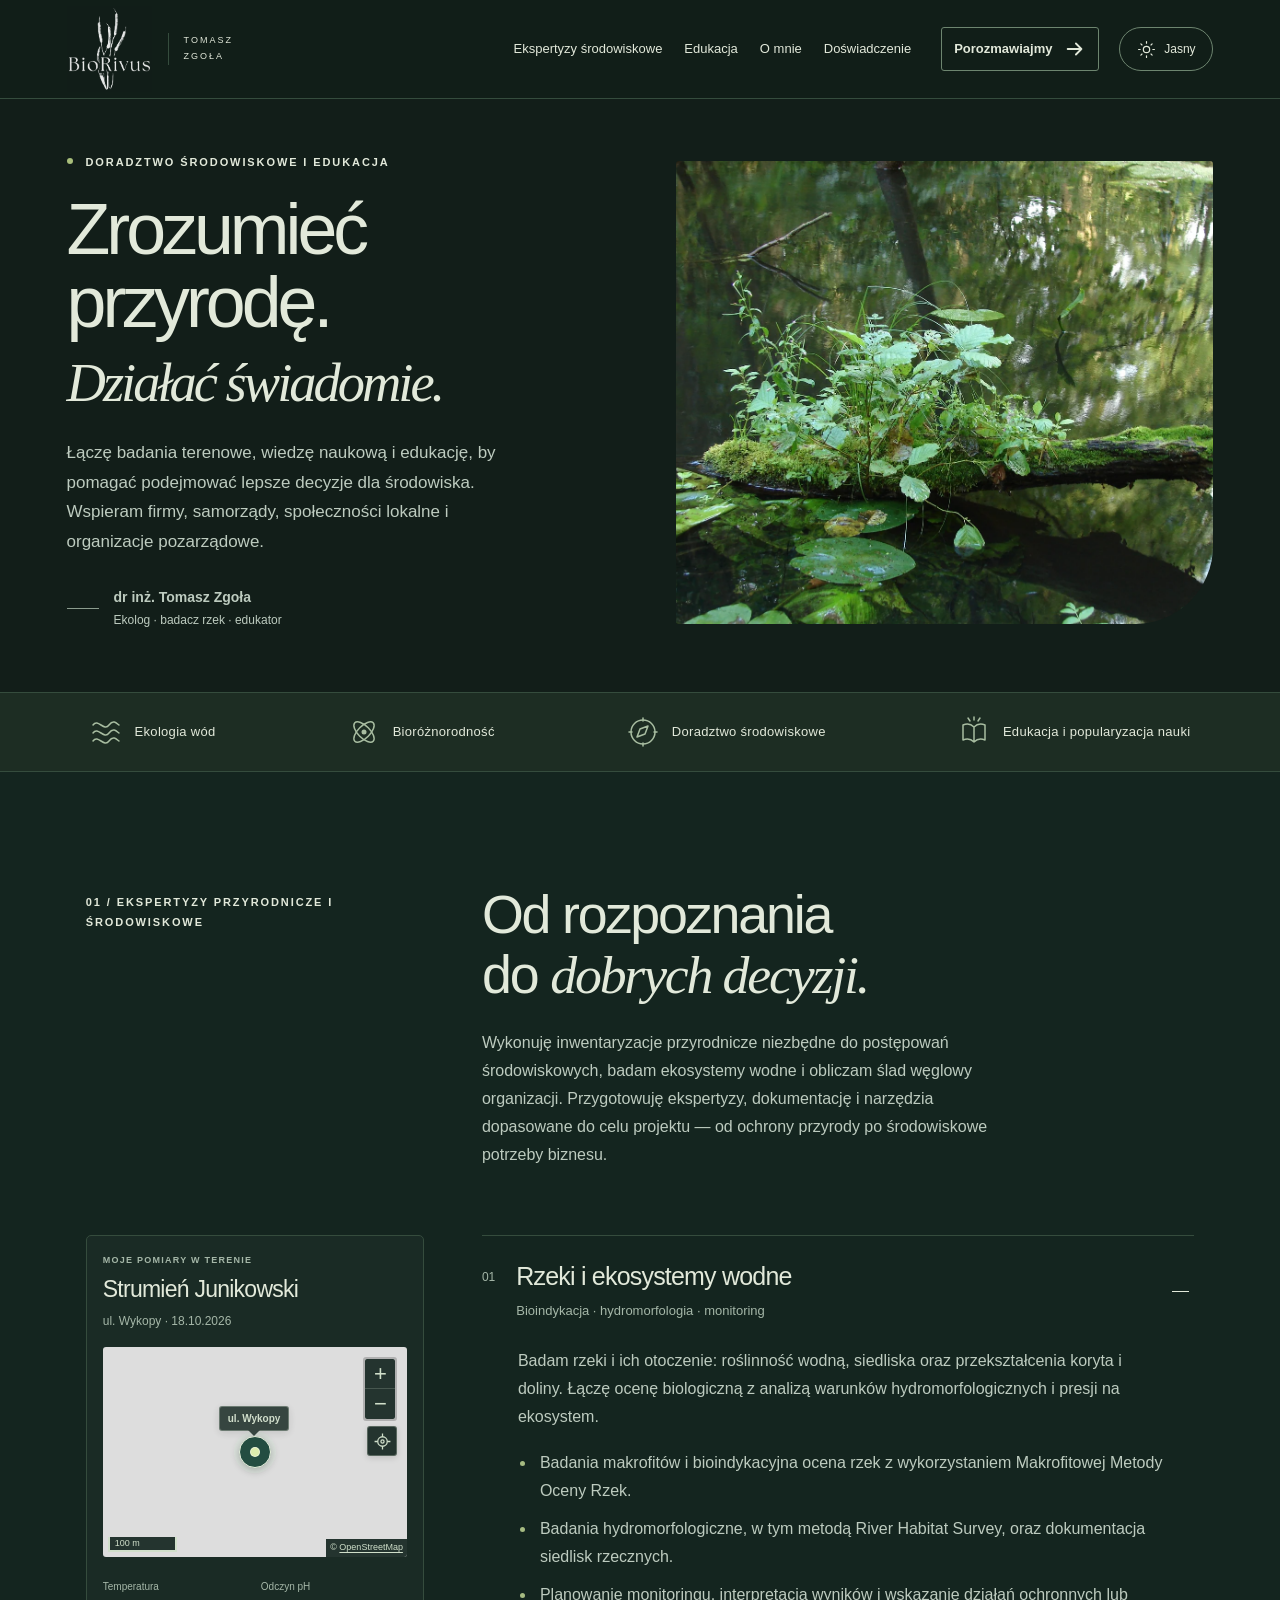
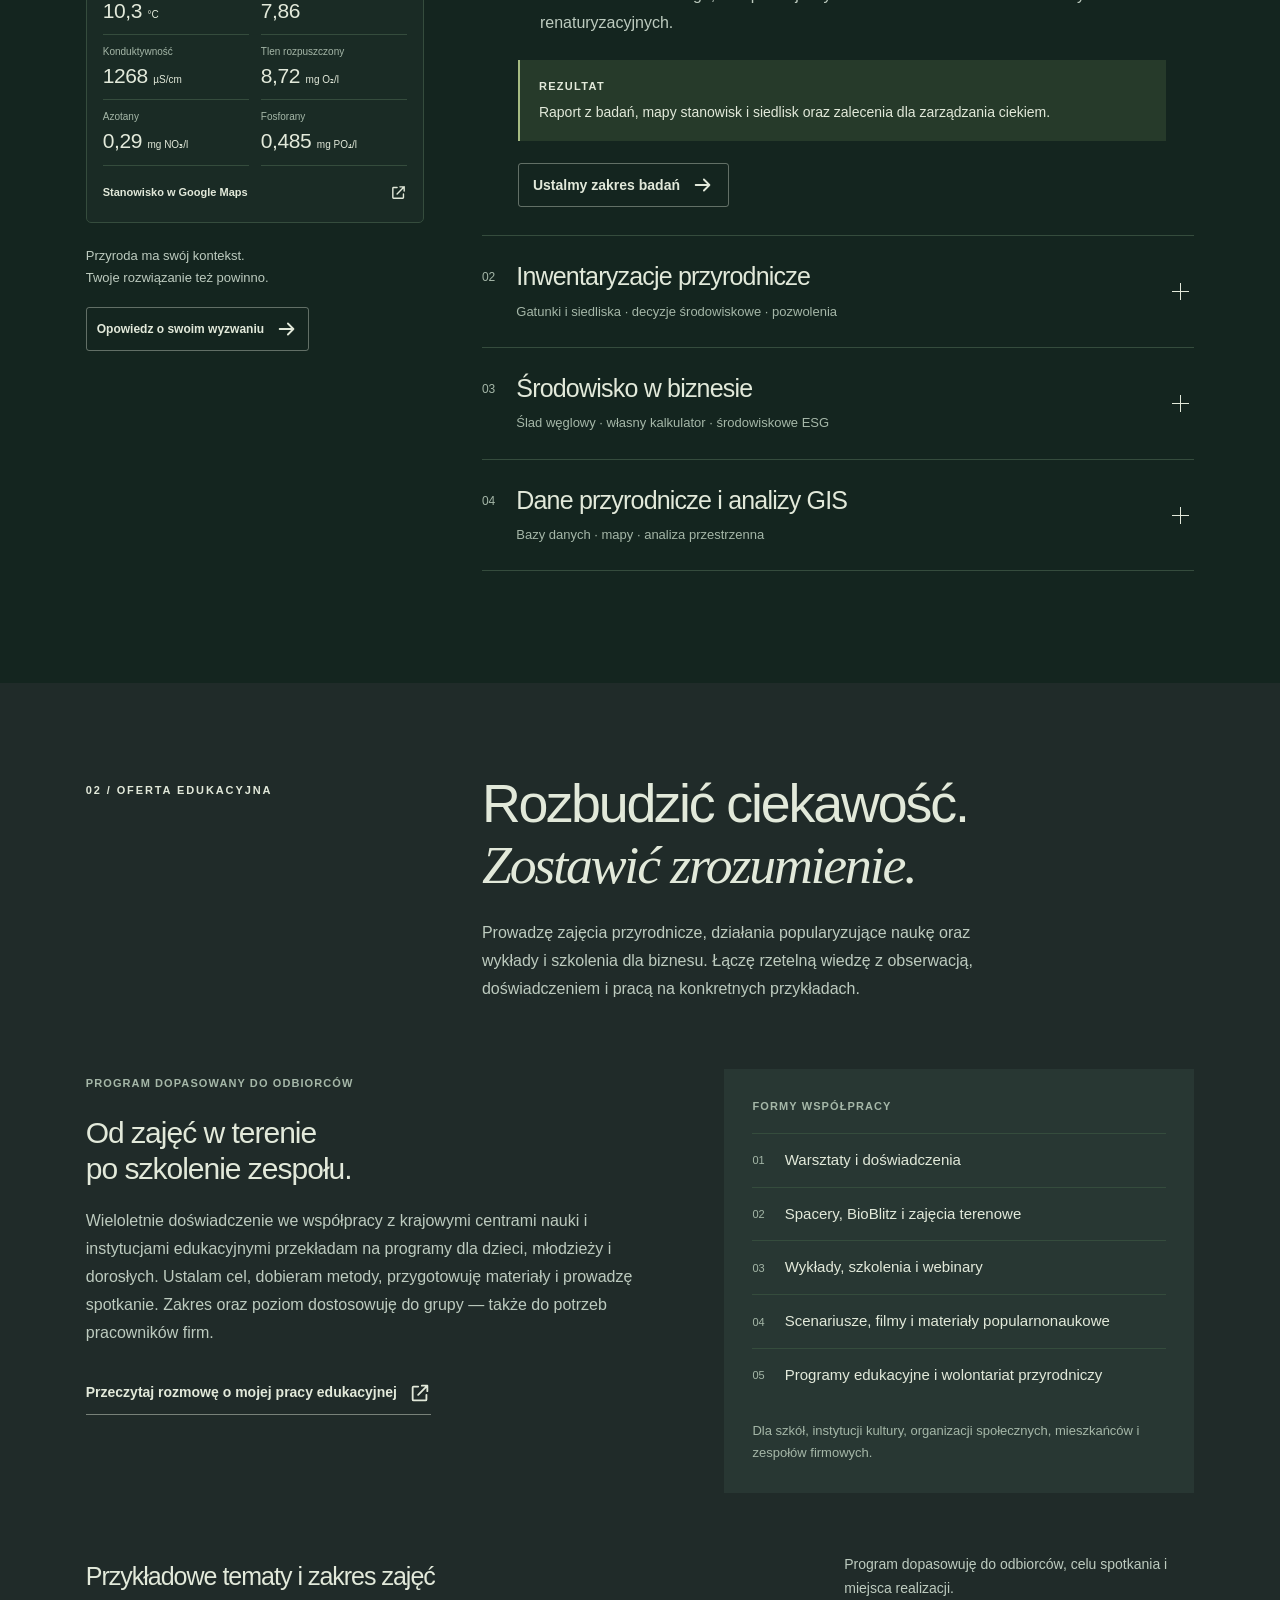
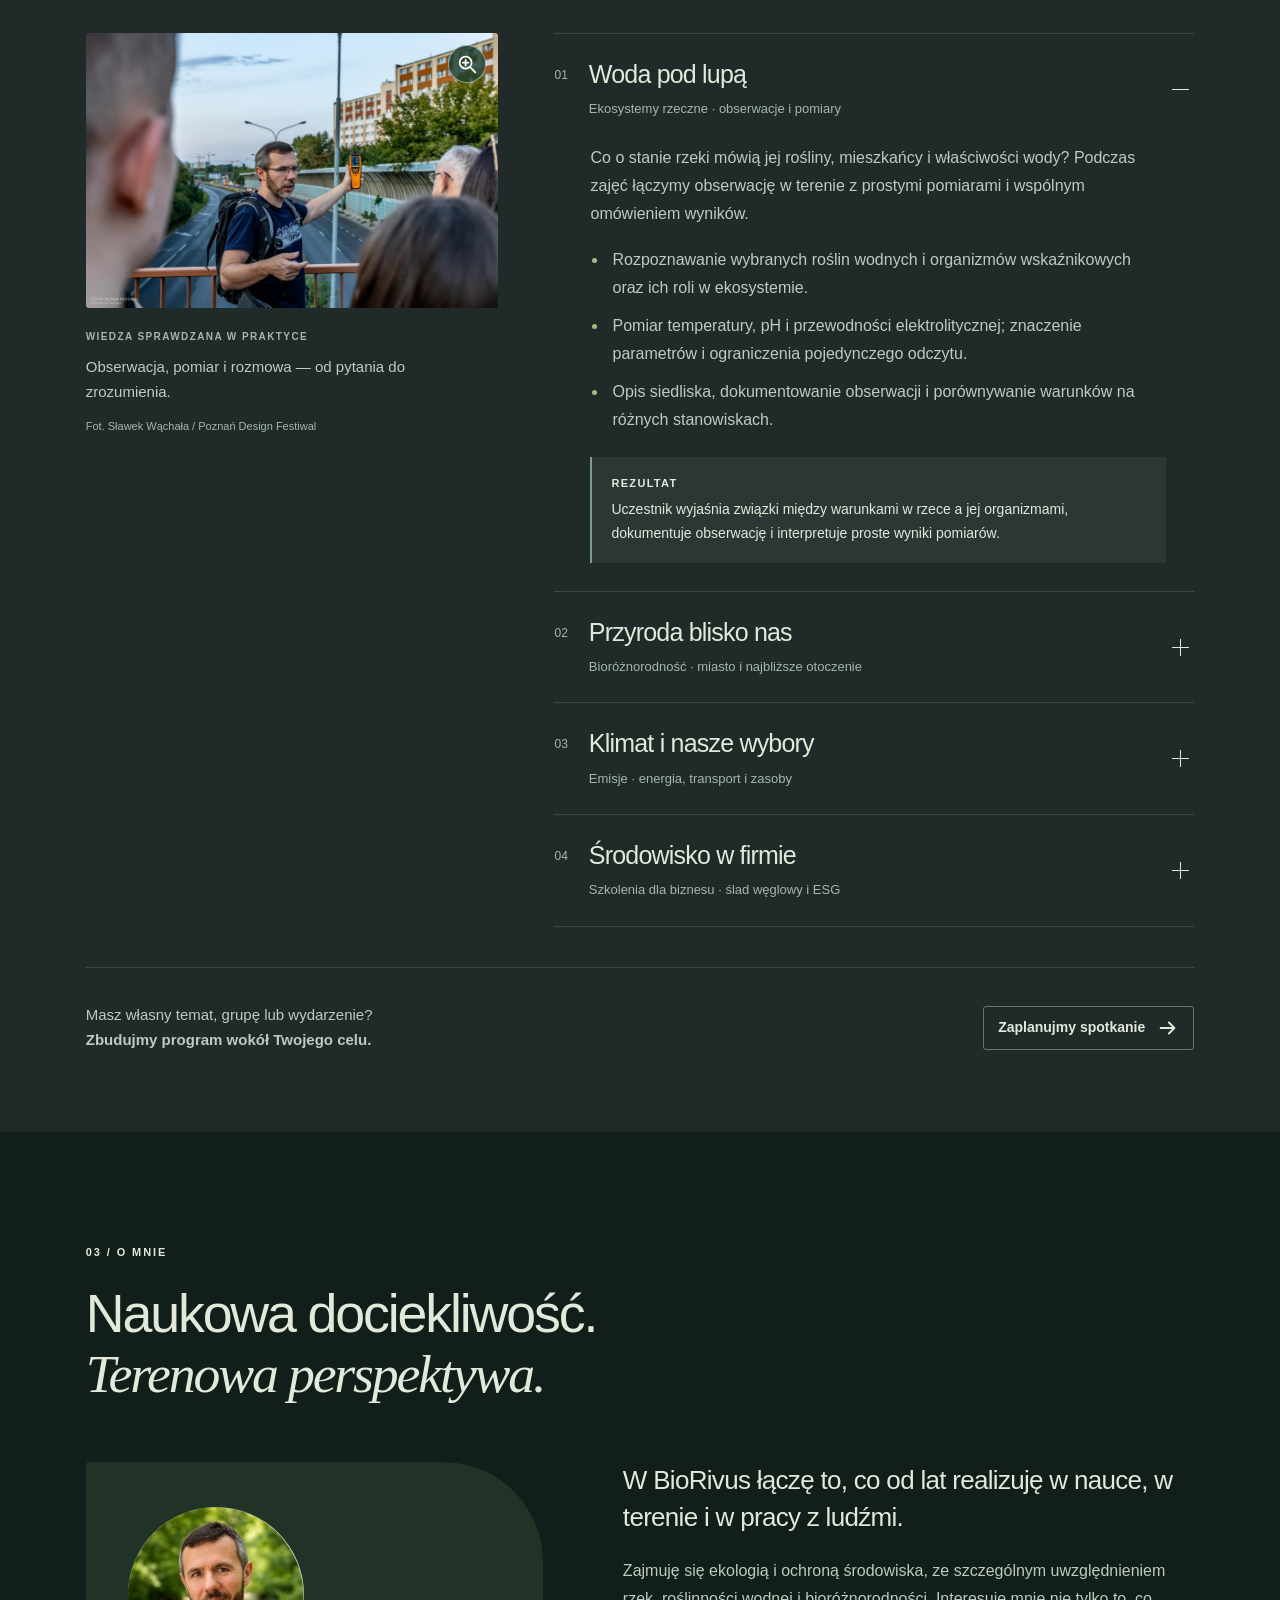
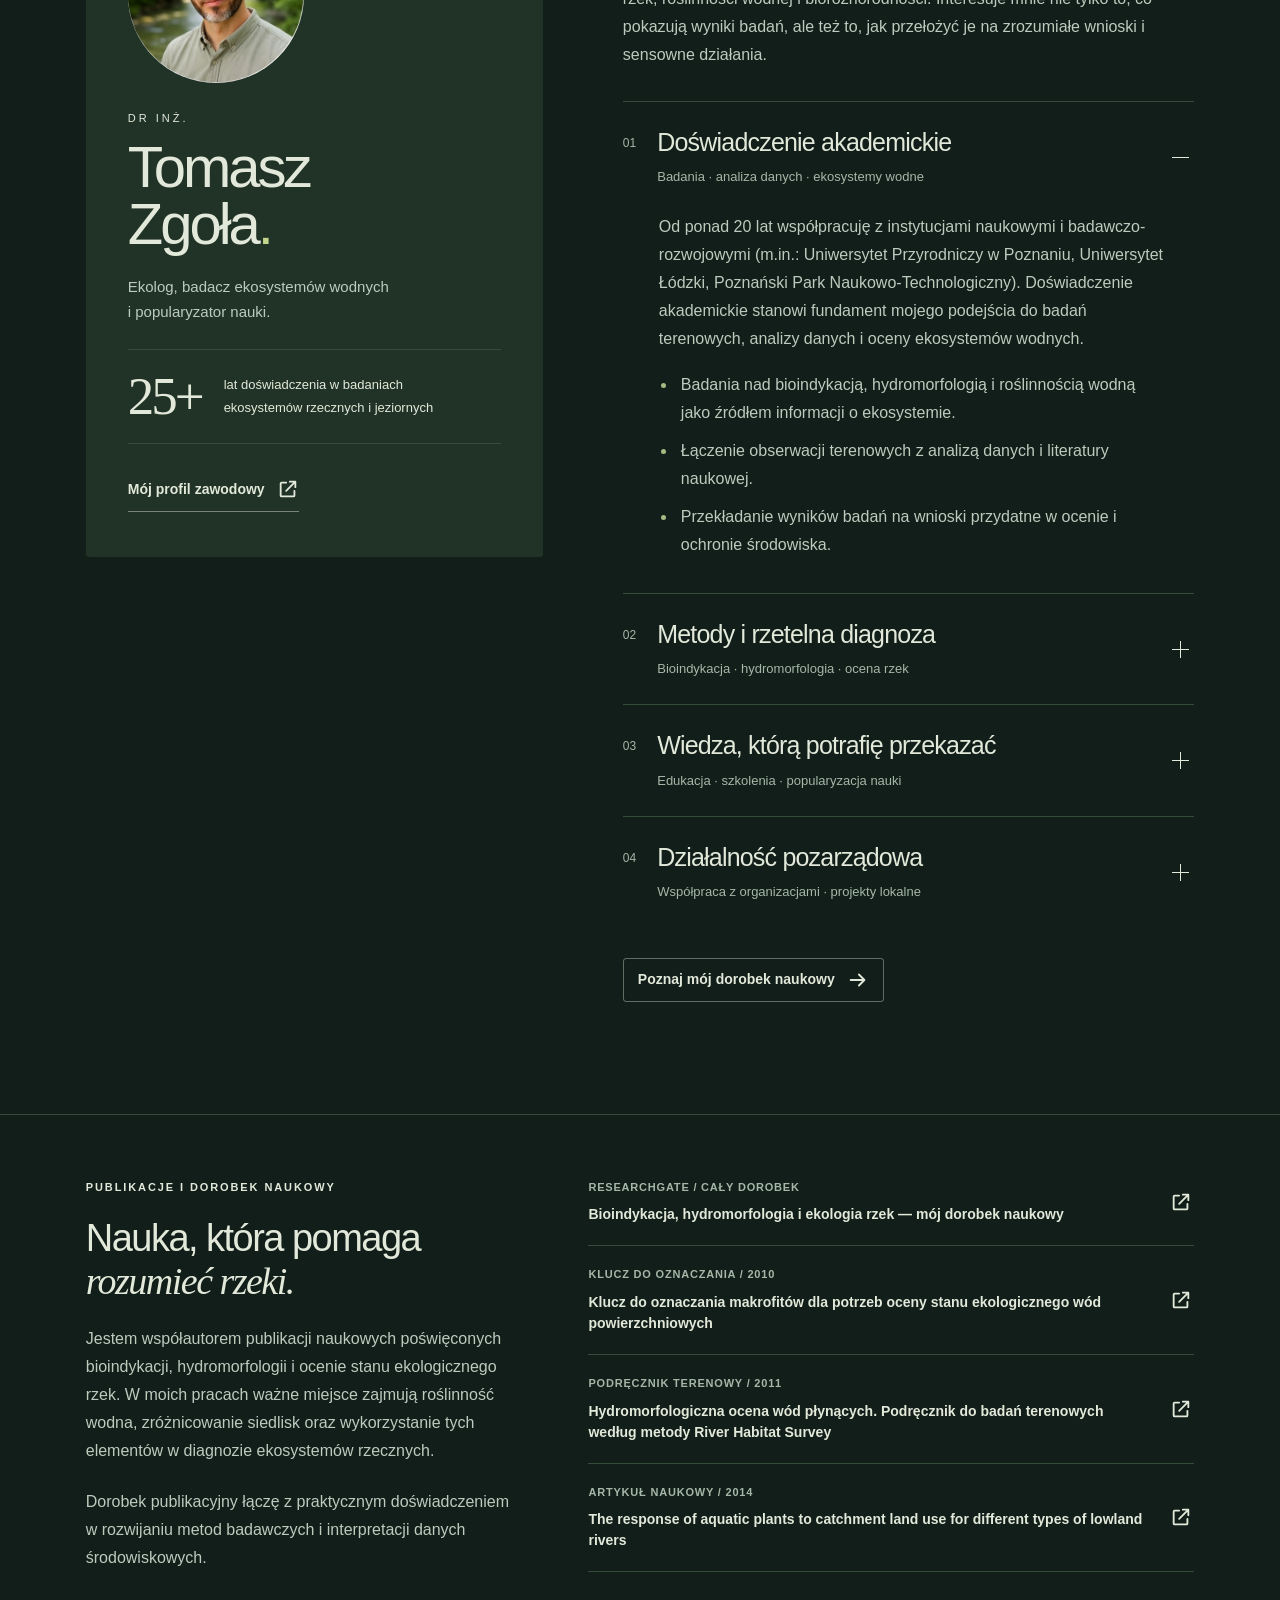
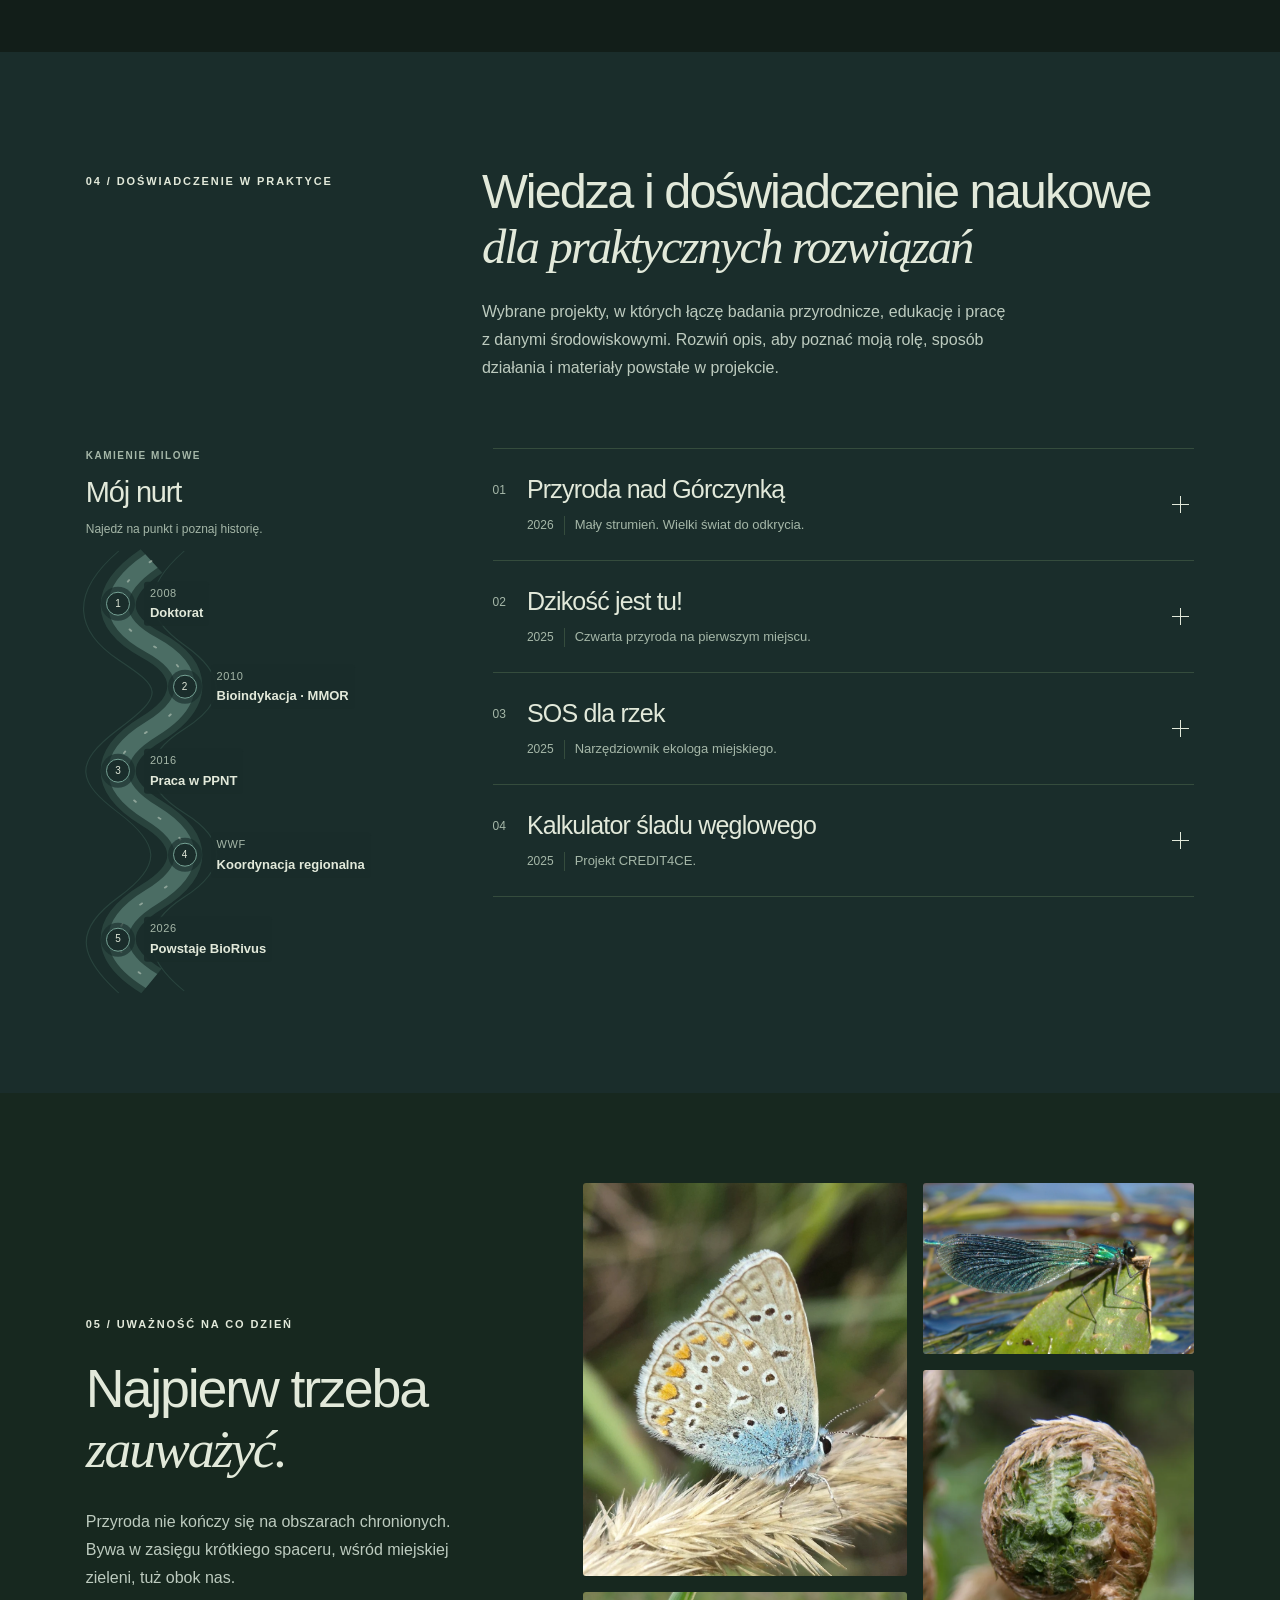
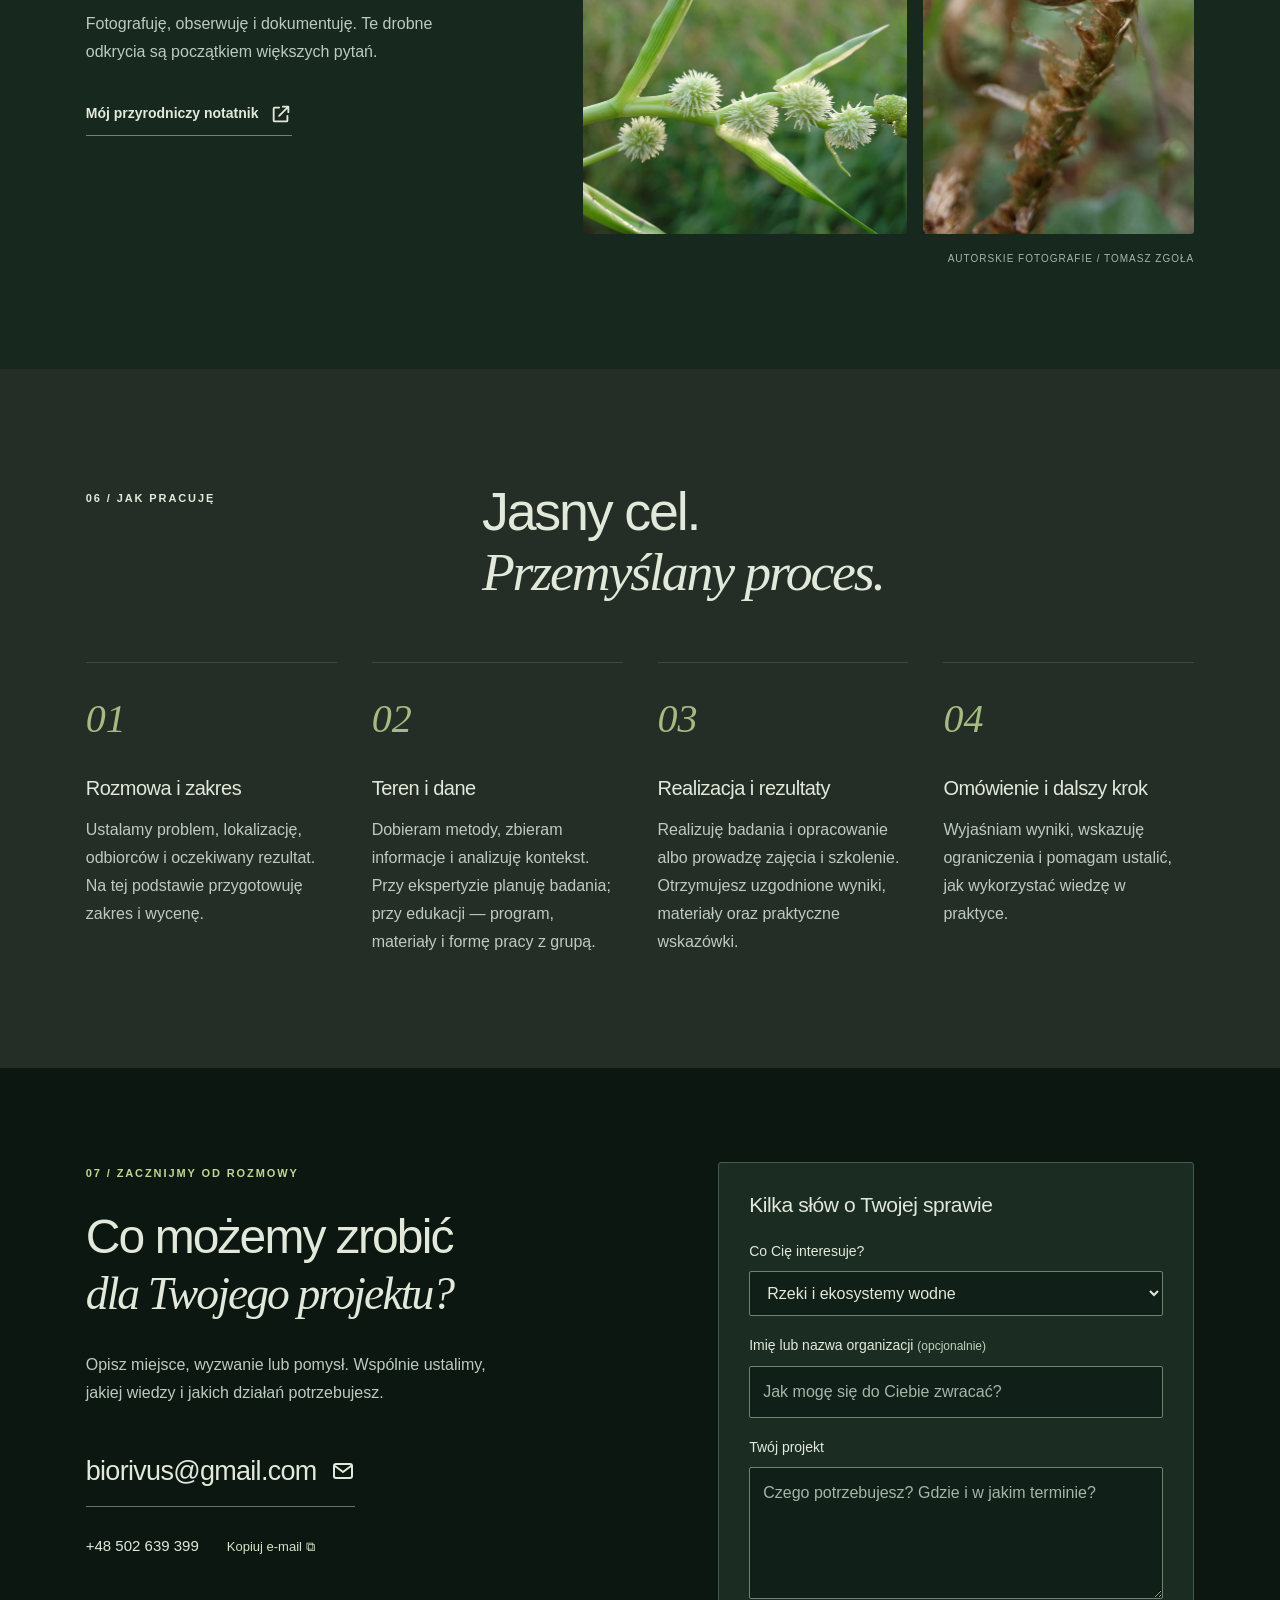
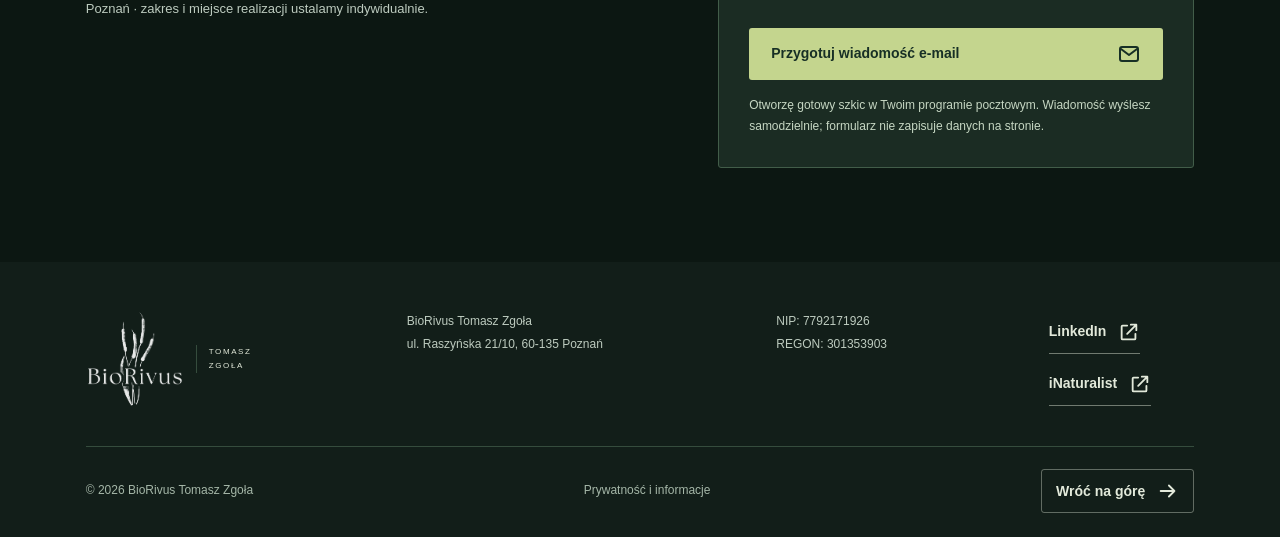
==== commit db0ca587: "Add Junikowski research station map and interactive career river" ====
--- a/index.html
+++ b/index.html
@@ -1,32 +1,13 @@
 <!doctype html>
 <html lang="pl" data-theme="dark">
-<head><meta charset="utf-8"><meta name="viewport" content="width=device-width, initial-scale=1"><meta name="theme-color" content="#121e19"><meta name="robots" content="index,follow,max-image-preview:large"><title>BioRivus Tomasz Zgoła | Doradztwo środowiskowe i edukacja</title><meta name="description" content="Inwentaryzacje przyrodnicze do postępowań środowiskowych, badania rzek, kalkulatory i obliczanie śladu węglowego, doradztwo ESG oraz edukacja. BioRivus Tomasz Zgoła."><meta property="og:title" content="BioRivus Tomasz Zgoła | Doradztwo środowiskowe i edukacja"><meta property="og:description" content="Inwentaryzacje przyrodnicze do postępowań środowiskowych, badania rzek, kalkulatory i obliczanie śladu węglowego, doradztwo ESG oraz edukacja. BioRivus Tomasz Zgoła."><meta property="og:type" content="website"><link rel="icon" href="favicon.ico?v=20261025-5" sizes="16x16 32x32 48x48 64x64"><link rel="icon" href="assets/favicon-64.png?v=20261025-5" type="image/png" sizes="64x64"><link rel="apple-touch-icon" href="assets/apple-touch-icon.png?v=20261025-5"><script id="theme-init">(function(){var theme='dark';try{var saved=localStorage.getItem('biorivus-theme');if(saved==='light'||saved==='dark')theme=saved;}catch(e){}document.documentElement.dataset.theme=theme;document.querySelector('meta[name="theme-color"]').content=theme==='dark'?'#121e19':'#f6f5ef';})();</script><link rel="stylesheet" href="style.css"><link rel="stylesheet" href="theme.css?v=20261024-1"><link rel="stylesheet" href="refinements.css?v=20261026-1"><script src="app.js?v=20261026-1" defer></script><script src="river.js?v=20261025-4" defer></script><link rel="canonical" href="https://www.biorivus.pl/"><meta name="author" content="Tomasz Zgoła"><meta property="og:url" content="https://www.biorivus.pl/"><meta property="og:site_name" content="BioRivus Tomasz Zgoła"><meta property="og:locale" content="pl_PL"><meta property="og:image" content="https://www.biorivus.pl/assets/hero-stream.webp"><meta property="og:image:alt" content="Roślinność nad spokojną wodą — fotografia Tomasza Zgoły"><meta name="twitter:card" content="summary_large_image"><meta name="twitter:title" content="BioRivus Tomasz Zgoła | Doradztwo środowiskowe i edukacja"><meta name="twitter:description" content="Inwentaryzacje przyrodnicze do postępowań środowiskowych, badania rzek, kalkulatory i obliczanie śladu węglowego, doradztwo ESG oraz edukacja. BioRivus Tomasz Zgoła."><meta name="twitter:image" content="https://www.biorivus.pl/assets/hero-stream.webp"><script type="application/ld+json">{"@context":"https://schema.org","@graph":[{"@type":"ProfessionalService","@id":"https://www.biorivus.pl/#firma","name":"BioRivus Tomasz Zgoła","url":"https://www.biorivus.pl/","description":"Inwentaryzacje przyrodnicze do postępowań środowiskowych, badania rzek, kalkulatory i obliczanie śladu węglowego, doradztwo ESG oraz edukacja. BioRivus Tomasz Zgoła.","email":"biorivus@gmail.com","telephone":"+48502639399","taxID":"7792171926","address":{"@type":"PostalAddress","streetAddress":"ul. Raszyńska 21/10","addressLocality":"Poznań","postalCode":"60-135","addressCountry":"PL"},"logo":"https://www.biorivus.pl/assets/biorivus-logo.webp","founder":{"@id":"https://www.biorivus.pl/#tomasz-zgola"},"hasOfferCatalog":{"@type":"OfferCatalog","name":"Oferta BioRivus","itemListElement":[{"@type":"OfferCatalog","name":"Ekspertyzy przyrodnicze i środowiskowe","itemListElement":[{"@type":"Offer","itemOffered":{"@type":"Service","name":"Rzeki i ekosystemy wodne","description":"Badam rzeki i ich otoczenie: roślinność wodną, siedliska oraz przekształcenia koryta i doliny. Łączę ocenę biologiczną z analizą warunków hydromorfologicznych i presji na ekosystem.","provider":{"@id":"https://www.biorivus.pl/#firma"},"url":"https://www.biorivus.pl/#oferta"}},{"@type":"Offer","itemOffered":{"@type":"Service","name":"Inwentaryzacje przyrodnicze","description":"Wykonuję inwentaryzacje przyrodnicze na potrzeby postępowań o wydanie decyzji środowiskowych, ocen oddziaływania na środowisko oraz innych pozwoleń i uzgodnień dotyczących inwestycji.","provider":{"@id":"https://www.biorivus.pl/#firma"},"url":"https://www.biorivus.pl/#oferta"}},{"@type":"Offer","itemOffered":{"@type":"Service","name":"Środowisko w biznesie","description":"Obliczam ślad węglowy organizacji i opracowuję spersonalizowane kalkulatory emisji. Pomagam uporządkować dane środowiskowe do raportowania ESG, odpowiedzi dla kontrahentów i planowania redukcji wpływu na środowisko.","provider":{"@id":"https://www.biorivus.pl/#firma"},"url":"https://www.biorivus.pl/#oferta"}},{"@type":"Offer","itemOffered":{"@type":"Service","name":"Dane przyrodnicze i analizy GIS","description":"Przekształcam wyniki badań terenowych i dane przestrzenne w mapy oraz zestawienia przydatne w dokumentacji środowiskowej i zarządzaniu terenem.","provider":{"@id":"https://www.biorivus.pl/#firma"},"url":"https://www.biorivus.pl/#oferta"}}]},{"@type":"OfferCatalog","name":"Oferta edukacyjna","itemListElement":[{"@type":"Offer","itemOffered":{"@type":"Service","name":"Edukacja przyrodnicza i popularyzacja nauki","description":"Warsztaty, zajęcia terenowe, spacery, BioBlitz, wykłady, scenariusze i materiały popularnonaukowe dla dzieci, młodzieży i dorosłych.","provider":{"@id":"https://www.biorivus.pl/#firma"},"url":"https://www.biorivus.pl/#edukacja"}},{"@type":"Offer","itemOffered":{"@type":"Service","name":"Szkolenia środowiskowe dla biznesu","description":"Wykłady, warsztaty i webinary dotyczące śladu węglowego organizacji, kalkulatorów emisji i środowiskowego komponentu ESG.","provider":{"@id":"https://www.biorivus.pl/#firma"},"url":"https://www.biorivus.pl/#edukacja"}}]}]}},{"@type":"Person","@id":"https://www.biorivus.pl/#tomasz-zgola","name":"Tomasz Zgoła","honorificPrefix":"dr inż.","jobTitle":"Ekolog, badacz ekosystemów wodnych i edukator","image":"https://www.biorivus.pl/assets/tomasz-zgola.webp","url":"https://www.biorivus.pl/#kompetencje","worksFor":{"@id":"https://www.biorivus.pl/#firma"},"knowsAbout":["Bioindykacja","Hydromorfologia","Ekologia wód","Bioróżnorodność","Ślad węglowy","Edukacja przyrodnicza","Inwentaryzacje przyrodnicze","Kalkulatory śladu węglowego","Środowiskowy komponent ESG"],"sameAs":["https://www.linkedin.com/in/tomasz-zgo%C5%82a/","https://www.researchgate.net/profile/Tomasz-Zgola","https://www.inaturalist.org/people/tomasz88083"]},{"@type":"WebSite","@id":"https://www.biorivus.pl/#witryna","url":"https://www.biorivus.pl/","name":"BioRivus Tomasz Zgoła","publisher":{"@id":"https://www.biorivus.pl/#firma"},"inLanguage":"pl-PL"},{"@type":"WebPage","@id":"https://www.biorivus.pl/#strona","url":"https://www.biorivus.pl/","name":"BioRivus Tomasz Zgoła | Doradztwo środowiskowe i edukacja","description":"Inwentaryzacje przyrodnicze do postępowań środowiskowych, badania rzek, kalkulatory i obliczanie śladu węglowego, doradztwo ESG oraz edukacja. BioRivus Tomasz Zgoła.","isPartOf":{"@id":"https://www.biorivus.pl/#witryna"},"about":{"@id":"https://www.biorivus.pl/#firma"},"inLanguage":"pl-PL"}]}</script></head>
+<head><meta charset="utf-8"><meta name="viewport" content="width=device-width, initial-scale=1"><meta name="theme-color" content="#121e19"><meta name="robots" content="index,follow,max-image-preview:large"><title>BioRivus Tomasz Zgoła | Doradztwo środowiskowe i edukacja</title><meta name="description" content="Inwentaryzacje przyrodnicze do postępowań środowiskowych, badania rzek, kalkulatory i obliczanie śladu węglowego, doradztwo ESG oraz edukacja. BioRivus Tomasz Zgoła."><meta property="og:title" content="BioRivus Tomasz Zgoła | Doradztwo środowiskowe i edukacja"><meta property="og:description" content="Inwentaryzacje przyrodnicze do postępowań środowiskowych, badania rzek, kalkulatory i obliczanie śladu węglowego, doradztwo ESG oraz edukacja. BioRivus Tomasz Zgoła."><meta property="og:type" content="website"><link rel="icon" href="favicon.ico?v=20261025-5" sizes="16x16 32x32 48x48 64x64"><link rel="icon" href="assets/favicon-64.png?v=20261025-5" type="image/png" sizes="64x64"><link rel="apple-touch-icon" href="assets/apple-touch-icon.png?v=20261025-5"><script id="theme-init">(function(){var theme='dark';try{var saved=localStorage.getItem('biorivus-theme');if(saved==='light'||saved==='dark')theme=saved;}catch(e){}document.documentElement.dataset.theme=theme;document.querySelector('meta[name="theme-color"]').content=theme==='dark'?'#121e19':'#f6f5ef';})();</script><link rel="stylesheet" href="style.css"><link rel="stylesheet" href="theme.css?v=20261024-1"><link rel="stylesheet" href="refinements.css?v=20261026-2"><script src="app.js?v=20261026-2" defer></script><script src="field-notes.js?v=20261026-2" defer></script><link rel="canonical" href="https://www.biorivus.pl/"><meta name="author" content="Tomasz Zgoła"><meta property="og:url" content="https://www.biorivus.pl/"><meta property="og:site_name" content="BioRivus Tomasz Zgoła"><meta property="og:locale" content="pl_PL"><meta property="og:image" content="https://www.biorivus.pl/assets/hero-stream.webp"><meta property="og:image:alt" content="Roślinność nad spokojną wodą — fotografia Tomasza Zgoły"><meta name="twitter:card" content="summary_large_image"><meta name="twitter:title" content="BioRivus Tomasz Zgoła | Doradztwo środowiskowe i edukacja"><meta name="twitter:description" content="Inwentaryzacje przyrodnicze do postępowań środowiskowych, badania rzek, kalkulatory i obliczanie śladu węglowego, doradztwo ESG oraz edukacja. BioRivus Tomasz Zgoła."><meta name="twitter:image" content="https://www.biorivus.pl/assets/hero-stream.webp"><script type="application/ld+json">{"@context":"https://schema.org","@graph":[{"@type":"ProfessionalService","@id":"https://www.biorivus.pl/#firma","name":"BioRivus Tomasz Zgoła","url":"https://www.biorivus.pl/","description":"Inwentaryzacje przyrodnicze do postępowań środowiskowych, badania rzek, kalkulatory i obliczanie śladu węglowego, doradztwo ESG oraz edukacja. BioRivus Tomasz Zgoła.","email":"biorivus@gmail.com","telephone":"+48502639399","taxID":"7792171926","address":{"@type":"PostalAddress","streetAddress":"ul. Raszyńska 21/10","addressLocality":"Poznań","postalCode":"60-135","addressCountry":"PL"},"logo":"https://www.biorivus.pl/assets/biorivus-logo.webp","founder":{"@id":"https://www.biorivus.pl/#tomasz-zgola"},"hasOfferCatalog":{"@type":"OfferCatalog","name":"Oferta BioRivus","itemListElement":[{"@type":"OfferCatalog","name":"Ekspertyzy przyrodnicze i środowiskowe","itemListElement":[{"@type":"Offer","itemOffered":{"@type":"Service","name":"Rzeki i ekosystemy wodne","description":"Badam rzeki i ich otoczenie: roślinność wodną, siedliska oraz przekształcenia koryta i doliny. Łączę ocenę biologiczną z analizą warunków hydromorfologicznych i presji na ekosystem.","provider":{"@id":"https://www.biorivus.pl/#firma"},"url":"https://www.biorivus.pl/#oferta"}},{"@type":"Offer","itemOffered":{"@type":"Service","name":"Inwentaryzacje przyrodnicze","description":"Wykonuję inwentaryzacje przyrodnicze na potrzeby postępowań o wydanie decyzji środowiskowych, ocen oddziaływania na środowisko oraz innych pozwoleń i uzgodnień dotyczących inwestycji.","provider":{"@id":"https://www.biorivus.pl/#firma"},"url":"https://www.biorivus.pl/#oferta"}},{"@type":"Offer","itemOffered":{"@type":"Service","name":"Środowisko w biznesie","description":"Obliczam ślad węglowy organizacji i opracowuję spersonalizowane kalkulatory emisji. Pomagam uporządkować dane środowiskowe do raportowania ESG, odpowiedzi dla kontrahentów i planowania redukcji wpływu na środowisko.","provider":{"@id":"https://www.biorivus.pl/#firma"},"url":"https://www.biorivus.pl/#oferta"}},{"@type":"Offer","itemOffered":{"@type":"Service","name":"Dane przyrodnicze i analizy GIS","description":"Przekształcam wyniki badań terenowych i dane przestrzenne w mapy oraz zestawienia przydatne w dokumentacji środowiskowej i zarządzaniu terenem.","provider":{"@id":"https://www.biorivus.pl/#firma"},"url":"https://www.biorivus.pl/#oferta"}}]},{"@type":"OfferCatalog","name":"Oferta edukacyjna","itemListElement":[{"@type":"Offer","itemOffered":{"@type":"Service","name":"Edukacja przyrodnicza i popularyzacja nauki","description":"Warsztaty, zajęcia terenowe, spacery, BioBlitz, wykłady, scenariusze i materiały popularnonaukowe dla dzieci, młodzieży i dorosłych.","provider":{"@id":"https://www.biorivus.pl/#firma"},"url":"https://www.biorivus.pl/#edukacja"}},{"@type":"Offer","itemOffered":{"@type":"Service","name":"Szkolenia środowiskowe dla biznesu","description":"Wykłady, warsztaty i webinary dotyczące śladu węglowego organizacji, kalkulatorów emisji i środowiskowego komponentu ESG.","provider":{"@id":"https://www.biorivus.pl/#firma"},"url":"https://www.biorivus.pl/#edukacja"}}]}]}},{"@type":"Person","@id":"https://www.biorivus.pl/#tomasz-zgola","name":"Tomasz Zgoła","honorificPrefix":"dr inż.","jobTitle":"Ekolog, badacz ekosystemów wodnych i edukator","image":"https://www.biorivus.pl/assets/tomasz-zgola.webp","url":"https://www.biorivus.pl/#kompetencje","worksFor":{"@id":"https://www.biorivus.pl/#firma"},"knowsAbout":["Bioindykacja","Hydromorfologia","Ekologia wód","Bioróżnorodność","Ślad węglowy","Edukacja przyrodnicza","Inwentaryzacje przyrodnicze","Kalkulatory śladu węglowego","Środowiskowy komponent ESG"],"sameAs":["https://www.linkedin.com/in/tomasz-zgo%C5%82a/","https://www.researchgate.net/profile/Tomasz-Zgola","https://www.inaturalist.org/people/tomasz88083"]},{"@type":"WebSite","@id":"https://www.biorivus.pl/#witryna","url":"https://www.biorivus.pl/","name":"BioRivus Tomasz Zgoła","publisher":{"@id":"https://www.biorivus.pl/#firma"},"inLanguage":"pl-PL"},{"@type":"WebPage","@id":"https://www.biorivus.pl/#strona","url":"https://www.biorivus.pl/","name":"BioRivus Tomasz Zgoła | Doradztwo środowiskowe i edukacja","description":"Inwentaryzacje przyrodnicze do postępowań środowiskowych, badania rzek, kalkulatory i obliczanie śladu węglowego, doradztwo ESG oraz edukacja. BioRivus Tomasz Zgoła.","isPartOf":{"@id":"https://www.biorivus.pl/#witryna"},"about":{"@id":"https://www.biorivus.pl/#firma"},"inLanguage":"pl-PL"}]}</script></head>
 <body>
 <a class="skip" href="#main">Przejdź do treści</a>
 <header class="header"><a class="brand" href="#start" aria-label="BioRivus Tomasz Zgoła — strona główna"><img class="brand-logo" src="assets/biorivus-logo.webp" width="498" height="500" alt="BioRivus — logo z motywem roślin wodnych"><small>TOMASZ<br>ZGOŁA</small></a><div class="header-actions"><button class="theme-toggle" id="theme-toggle" type="button" aria-label="Włącz jasny motyw" title="Włącz jasny motyw" hidden><svg class="theme-sun" width="19" height="19" viewBox="0 0 24 24" fill="none" stroke="currentColor" stroke-width="1.5" stroke-linecap="round" aria-hidden="true"><circle cx="12" cy="12" r="4"/><path d="M12 2v2m0 16v2M2 12h2m16 0h2M4.9 4.9l1.4 1.4m11.4 11.4 1.4 1.4M4.9 19.1l1.4-1.4M17.7 6.3l1.4-1.4"/></svg><svg class="theme-moon" width="19" height="19" viewBox="0 0 24 24" fill="none" stroke="currentColor" stroke-width="1.5" stroke-linecap="round" stroke-linejoin="round" aria-hidden="true"><path d="M20.6 13.2A8.8 8.8 0 0 1 10.8 3.4a8.8 8.8 0 1 0 9.8 9.8Z"/></svg><span class="theme-label">Jasny</span></button><button class="menu-toggle" aria-expanded="false" aria-controls="navigation"><span>Menu</span><svg width="22" height="16" viewBox="0 0 22 16" aria-hidden="true"><path d="M0 2h22M0 8h22M0 14h22"/></svg></button></div><nav id="navigation" aria-label="Menu główne"><a href="#oferta">Ekspertyzy środowiskowe</a><a href="#edukacja">Edukacja</a><a href="#kompetencje">O mnie</a><a href="#projekty">Doświadczenie</a><a class="nav-cta section-link" href="#kontakt"><span class="link-label">Porozmawiajmy</span><svg class="link-icon" width="22" height="22" viewBox="0 0 24 24" fill="none" stroke="currentColor" stroke-width="2" stroke-linecap="round" stroke-linejoin="round" aria-hidden="true" focusable="false"><path d="M4 12h15m-6-6 6 6-6 6"/></svg></a></nav></header>
 <main id="main">
 <section class="hero" id="start" aria-labelledby="hero-title"><div class="hero-copy"><p class="eyebrow"><span class="tiny-dot"></span> DORADZTWO ŚRODOWISKOWE I EDUKACJA</p><h1 id="hero-title">Zrozumieć<br>przyrodę.<br><em>Działać świadomie.</em></h1><p class="hero-intro">Łączę badania terenowe, wiedzę naukową i edukację, by pomagać podejmować lepsze decyzje dla środowiska. Wspieram firmy, samorządy, społeczności lokalne i organizacje pozarządowe.</p><div class="hero-author"><span class="author-rule"></span><p><strong>dr inż. Tomasz Zgoła</strong><br>Ekolog · badacz rzek · edukator</p></div></div><div class="hero-visual hero-landscape"><img src="assets/hero-stream.webp" width="1400" height="1005" alt="Rośliny na omszałym pniu nad spokojną wodą — fotografia Tomasza Zgoły" fetchpriority="high"></div></section>
-<div class="expertise-strip" aria-label="Główne obszary specjalizacji"><span>Ekologia wód</span><span>Bioróżnorodność</span><span>Doradztwo środowiskowe</span><span>Edukacja i popularyzacja nauki</span></div>
-<div class="expertise-section"><section class="section offer" id="oferta" aria-labelledby="offer-title"><div class="section-heading"><p class="eyebrow">01 / EKSPERTYZY PRZYRODNICZE I ŚRODOWISKOWE</p><div><h2 id="offer-title">Od rozpoznania<br>do <em>dobrych decyzji.</em></h2><p>Wykonuję inwentaryzacje przyrodnicze niezbędne do postępowań środowiskowych, badam ekosystemy wodne i obliczam ślad węglowy organizacji. Przygotowuję ekspertyzy, dokumentację i narzędzia dopasowane do celu projektu — od ochrony przyrody po środowiskowe potrzeby biznesu.</p></div></div><div class="offer-layout"><aside class="offer-aside" aria-label="Poznaj środowisko wodne"><div class="river-explorer" role="group" aria-labelledby="river-title">
-<div class="river-heading"><h3 id="river-title">Rzeka z bliska</h3></div>
-<p class="river-hint">Najedź na punkt lub dotknij.</p>
-<div class="river-map">
-<svg viewBox="0 0 300 160" fill="none" aria-hidden="true" focusable="false">
-<path class="river-contour" d="M-20 100C26 100 34 13 91 21S139 107 178 93S224 11 312 9M-12 154C57 164 58 65 85 74S111 160 187 145S258 64 320 63"/>
-<path class="river-bank" d="M-12 127C35 127 30 40 88 48S117 130 180 119S230 40 312 36"/>
-<path class="river-water" d="M-12 127C35 127 30 40 88 48S117 130 180 119S230 40 312 36"/>
-<path class="river-current" d="M-12 127C35 127 30 40 88 48S117 130 180 119S230 40 312 36"/>
-
-</svg>
-<button type="button" class="river-point river-point-ph" data-river="ph" aria-label="pH — odczyn wody" aria-controls="river-readout" aria-pressed="false">pH</button>
-<button type="button" class="river-point river-point-ec" data-river="ec" aria-label="Przewodność elektrolityczna — zawartość jonów" aria-controls="river-readout" aria-pressed="false">EC</button>
-<button type="button" class="river-point river-point-temp" data-river="temp" aria-label="Temperatura wody — znaczenie dla organizmów" aria-controls="river-readout" aria-pressed="false">°C</button>
-<button type="button" class="river-point river-point-species" data-river="species" aria-label="Roślinność wodna — jeżogłówka gałęzista" aria-controls="river-readout" aria-pressed="false"><svg width="23" height="23" viewBox="0 0 24 24" fill="none" stroke="currentColor" stroke-width="1.5" stroke-linecap="round" stroke-linejoin="round" aria-hidden="true"><path d="M5 20C5 12 7 4 20 3c0 10-4 16-12 14M5 20 16 8"/></svg></button>
-</div>
-<div class="river-readout" id="river-readout" role="status" aria-live="polite" aria-atomic="true"><span class="river-metric">PARAMETRY RZEKI</span><strong class="river-value">Co mówi nam rzeka?</strong><p class="river-description">Wybierz punkt i poznaj jeden z jej wymiarów.</p></div>
-
-<noscript><p class="river-hint">Badamy m.in. pH, konduktywność, temperaturę i roślinność wodną.</p></noscript>
-</div><p>Przyroda ma swój kontekst.<br><strong>Twoje rozwiązanie też powinno.</strong></p><a class="section-link" href="#kontakt"><span class="link-label">Opowiedz o swoim wyzwaniu</span><svg class="link-icon" width="22" height="22" viewBox="0 0 24 24" fill="none" stroke="currentColor" stroke-width="2" stroke-linecap="round" stroke-linejoin="round" aria-hidden="true" focusable="false"><path d="M4 12h15m-6-6 6 6-6 6"/></svg></a></aside><div class="service-list">
+<div class="expertise-strip" aria-label="Główne obszary specjalizacji"><span class="specialty"><svg class="specialty-symbol" viewBox="0 0 32 32" fill="none" stroke="currentColor" stroke-width="1.5" stroke-linecap="round" stroke-linejoin="round" aria-hidden="true" focusable="false"><path d="M3 9c5-7 11 7 16 0s9 0 10 0M3 17c5-7 11 7 16 0s9 0 10 0M3 25c5-7 11 7 16 0s9 0 10 0"/></svg><span>Ekologia wód</span></span><span class="specialty"><svg class="specialty-symbol" viewBox="0 0 32 32" fill="none" stroke="currentColor" stroke-width="1.5" stroke-linecap="round" stroke-linejoin="round" aria-hidden="true" focusable="false"><ellipse cx="16" cy="16" rx="6" ry="13" transform="rotate(45 16 16)"/><ellipse cx="16" cy="16" rx="6" ry="13" transform="rotate(-45 16 16)"/><circle cx="16" cy="16" r="2.5" fill="currentColor" stroke="none"/></svg><span>Bioróżnorodność</span></span><span class="specialty"><svg class="specialty-symbol" viewBox="0 0 32 32" fill="none" stroke="currentColor" stroke-width="1.5" stroke-linecap="round" stroke-linejoin="round" aria-hidden="true" focusable="false"><circle cx="16" cy="16" r="12"/><path d="m21 10-3 8-8 3 3-8z"/><path d="M16 2v3m0 22v3M2 16h3m22 0h3"/></svg><span>Doradztwo środowiskowe</span></span><span class="specialty"><svg class="specialty-symbol" viewBox="0 0 32 32" fill="none" stroke="currentColor" stroke-width="1.5" stroke-linecap="round" stroke-linejoin="round" aria-hidden="true" focusable="false"><path d="M5 24V9c5-2 8-1 11 2 3-3 6-4 11-2v15c-5-2-8-1-11 2-3-3-6-4-11-2ZM16 11v15M12 5l-2-3m10 3 2-3M16 4V1"/></svg><span>Edukacja i popularyzacja nauki</span></span></div>
+<div class="expertise-section"><section class="section offer" id="oferta" aria-labelledby="offer-title"><div class="section-heading"><p class="eyebrow">01 / EKSPERTYZY PRZYRODNICZE I ŚRODOWISKOWE</p><div><h2 id="offer-title">Od rozpoznania<br>do <em>dobrych decyzji.</em></h2><p>Wykonuję inwentaryzacje przyrodnicze niezbędne do postępowań środowiskowych, badam ekosystemy wodne i obliczam ślad węglowy organizacji. Przygotowuję ekspertyzy, dokumentację i narzędzia dopasowane do celu projektu — od ochrony przyrody po środowiskowe potrzeby biznesu.</p></div></div><div class="offer-layout"><aside class="offer-aside" aria-label="Stanowisko badawcze i wyniki pomiarów"><div class="research-station" aria-labelledby="station-title"><div class="station-heading"><span class="station-kicker">MOJE POMIARY W TERENIE</span><h3 id="station-title">Strumień Junikowski</h3><p>ul. Wykopy · <time datetime="2026-10-18">18.10.2026</time></p></div><div class="station-map-shell"><div id="station-map" class="station-map" data-tile-url="https://tile.openstreetmap.org/{z}/{x}/{y}.png" role="region" aria-label="Mapa stanowiska badawczego: Strumień Junikowski przy ul. Wykopy, Poznań"><span class="station-map-placeholder">Stanowisko przy ul. Wykopy</span></div><button type="button" class="station-recenter" aria-label="Pokaż ponownie stanowisko na mapie" title="Wróć do stanowiska" hidden><svg viewBox="0 0 24 24" fill="none" stroke="currentColor" stroke-width="1.6" aria-hidden="true"><circle cx="12" cy="12" r="6"/><circle cx="12" cy="12" r="2"/><path d="M12 2v4m0 12v4M2 12h4m12 0h4"/></svg></button></div><dl class="station-measurements"><div><dt>Temperatura</dt><dd>10,3 <span>°C</span></dd></div><div><dt>Odczyn pH</dt><dd>7,86</dd></div><div><dt>Konduktywność</dt><dd>1268 <span>µS/cm</span></dd></div><div><dt>Tlen rozpuszczony</dt><dd>8,72 <span>mg O₂/l</span></dd></div><div><dt>Azotany</dt><dd>0,29 <span>mg NO₃/l</span></dd></div><div><dt>Fosforany</dt><dd>0,485 <span>mg PO₄/l</span></dd></div></dl><a class="source-link station-map-link" href="https://www.google.com/maps/search/?api=1&amp;query=52.37244358899235%2C16.857199634939064" target="_blank" rel="noopener noreferrer"><span class="link-label">Stanowisko w Google Maps</span><svg class="link-icon" width="22" height="22" viewBox="0 0 24 24" fill="none" stroke="currentColor" stroke-width="2" stroke-linecap="round" stroke-linejoin="round" aria-hidden="true" focusable="false"><path d="M14 4h6v6m0-6L10 14M10 5H5a1 1 0 0 0-1 1v13a1 1 0 0 0 1 1h13a1 1 0 0 0 1-1v-5"/></svg></a></div><p>Przyroda ma swój kontekst.<br><strong>Twoje rozwiązanie też powinno.</strong></p><a class="section-link" href="#kontakt"><span class="link-label">Opowiedz o swoim wyzwaniu</span><svg class="link-icon" width="22" height="22" viewBox="0 0 24 24" fill="none" stroke="currentColor" stroke-width="2" stroke-linecap="round" stroke-linejoin="round" aria-hidden="true" focusable="false"><path d="M4 12h15m-6-6 6 6-6 6"/></svg></a></aside><div class="service-list">
 <details class="service" open><summary><span class="service-num">01</span><div><h3>Rzeki i ekosystemy wodne</h3><p>Bioindykacja · hydromorfologia · monitoring</p></div><span class="plus" aria-hidden="true"></span></summary><div class="service-content"><p>Badam rzeki i ich otoczenie: roślinność wodną, siedliska oraz przekształcenia koryta i doliny. Łączę ocenę biologiczną z analizą warunków hydromorfologicznych i presji na ekosystem.</p><ul><li>Badania makrofitów i bioindykacyjna ocena rzek z wykorzystaniem Makrofitowej Metody Oceny Rzek.</li><li>Badania hydromorfologiczne, w tym metodą River Habitat Survey, oraz dokumentacja siedlisk rzecznych.</li><li>Planowanie monitoringu, interpretacja wyników i wskazanie działań ochronnych lub renaturyzacyjnych.</li></ul><div class="deliverable"><span>REZULTAT</span> Raport z badań, mapy stanowisk i siedlisk oraz zalecenia dla zarządzania ciekiem.</div><a href="#kontakt" class="service-contact section-link" data-topic="Rzeki i ekosystemy wodne"><span class="link-label">Ustalmy zakres badań</span><svg class="link-icon" width="22" height="22" viewBox="0 0 24 24" fill="none" stroke="currentColor" stroke-width="2" stroke-linecap="round" stroke-linejoin="round" aria-hidden="true" focusable="false"><path d="M4 12h15m-6-6 6 6-6 6"/></svg></a></div></details>
 <details class="service"><summary><span class="service-num">02</span><div><h3>Inwentaryzacje przyrodnicze</h3><p>Gatunki i siedliska · decyzje środowiskowe · pozwolenia</p></div><span class="plus" aria-hidden="true"></span></summary><div class="service-content"><p>Wykonuję inwentaryzacje przyrodnicze na potrzeby postępowań o wydanie decyzji środowiskowych, ocen oddziaływania na środowisko oraz innych pozwoleń i uzgodnień dotyczących inwestycji.</p><ul><li>Rozpoznanie gatunków i siedlisk, lokalizacja stanowisk oraz dokumentacja terenowa i fotograficzna.</li><li>Zakres i harmonogram badań dopasowane do rodzaju inwestycji, sezonowości przyrody i wymagań postępowania.</li><li>Opracowania przyrodnicze do kart informacyjnych przedsięwzięć i raportów OOŚ, postępowań wodnoprawnych oraz zezwoleń dotyczących gatunków chronionych.</li><li>Ocena potencjalnych kolizji z przyrodą i zalecenia ograniczające oddziaływanie planowanych działań.</li></ul><div class="deliverable"><span>REZULTAT</span> Dokumentacja inwentaryzacji, mapy i dane GIS do wykorzystania w postępowaniu środowiskowym.</div><a href="#kontakt" class="service-contact section-link" data-topic="Inwentaryzacje przyrodnicze"><span class="link-label">Omówmy inwestycję i terminy</span><svg class="link-icon" width="22" height="22" viewBox="0 0 24 24" fill="none" stroke="currentColor" stroke-width="2" stroke-linecap="round" stroke-linejoin="round" aria-hidden="true" focusable="false"><path d="M4 12h15m-6-6 6 6-6 6"/></svg></a></div></details>
 <details class="service"><summary><span class="service-num">03</span><div><h3>Środowisko w biznesie</h3><p>Ślad węglowy · własny kalkulator · środowiskowe ESG</p></div><span class="plus" aria-hidden="true"></span></summary><div class="service-content"><p>Obliczam ślad węglowy organizacji i opracowuję spersonalizowane kalkulatory emisji. Pomagam uporządkować dane środowiskowe do raportowania ESG, odpowiedzi dla kontrahentów i planowania redukcji wpływu na środowisko.</p><ul><li><strong>Ślad węglowy organizacji:</strong> ustalenie granic obliczeń, zebranie danych i dobór wskaźników; zakresy 1 i 2 oraz właściwe kategorie zakresu 3 według GHG Protocol.</li><li><strong>Spersonalizowany kalkulator:</strong> metodyka, wskaźniki emisji, formularze danych i funkcje dopasowane do działalności podmiotu, w tym porównywanie okresów i scenariuszy redukcji.</li><li><strong>Środowiskowy komponent ESG:</strong> dane i wskaźniki dotyczące klimatu, energii, wody, zanieczyszczeń, bioróżnorodności i zasobów; wsparcie zgodnie z właściwymi wymaganiami ESRS lub dobrowolnym standardem VS, rozwijającym VSME.</li></ul><div class="deliverable"><span>REZULTAT</span> Bilans emisji z opisem założeń, spersonalizowany kalkulator lub uporządkowany zestaw danych i rekomendacji środowiskowych do raportowania ESG — zależnie od uzgodnionego zakresu.</div><p class="service-standards"><span class="standards-label">Punkty odniesienia</span><a href="https://ghgprotocol.org/corporate-standard" target="_blank" rel="noopener noreferrer" class="source-link"><span class="link-label">GHG Protocol</span><svg class="link-icon" width="22" height="22" viewBox="0 0 24 24" fill="none" stroke="currentColor" stroke-width="2" stroke-linecap="round" stroke-linejoin="round" aria-hidden="true" focusable="false"><path d="M14 4h6v6m0-6L10 14M10 5H5a1 1 0 0 0-1 1v13a1 1 0 0 0 1 1h13a1 1 0 0 0 1-1v-5"/></svg></a><a href="https://www.efrag.org/en/news-and-calendar/news/european-commission-adopts-revised-esrs-and-voluntary-sustainability-reporting-standard-efrag" target="_blank" rel="noopener noreferrer" class="source-link"><span class="link-label">ESRS i dobrowolny standard VS</span><svg class="link-icon" width="22" height="22" viewBox="0 0 24 24" fill="none" stroke="currentColor" stroke-width="2" stroke-linecap="round" stroke-linejoin="round" aria-hidden="true" focusable="false"><path d="M14 4h6v6m0-6L10 14M10 5H5a1 1 0 0 0-1 1v13a1 1 0 0 0 1 1h13a1 1 0 0 0 1-1v-5"/></svg></a></p><a href="#kontakt" class="service-contact section-link" data-topic="Środowisko w biznesie"><span class="link-label">Porozmawiajmy o emisjach i danych</span><svg class="link-icon" width="22" height="22" viewBox="0 0 24 24" fill="none" stroke="currentColor" stroke-width="2" stroke-linecap="round" stroke-linejoin="round" aria-hidden="true" focusable="false"><path d="M4 12h15m-6-6 6 6-6 6"/></svg></a></div></details>
@@ -38,7 +19,7 @@
 <details class="service education-topic"><summary><span class="service-num">03</span><div><h4>Klimat i nasze wybory</h4><p>Emisje · energia, transport i zasoby</p></div><span class="plus" aria-hidden="true"></span></summary><div class="service-content"><p>Wykłady i warsztaty wyjaśniają podstawy zmiany klimatu oraz śladu węglowego na zrozumiałych przykładach. Zadania dopasowuję do wieku uczestników i ich doświadczenia.</p><ul><li>Efekt cieplarniany, główne gazy cieplarniane i źródła emisji związane z działalnością człowieka.</li><li>Ślad węglowy energii, transportu i wybranych produktów: dane wejściowe, jednostki i założenia obliczeń.</li><li>Porównywanie prostych scenariuszy oraz rozpoznawanie, kiedy brakuje danych do rzetelnego wniosku.</li></ul><div class="deliverable"><span>REZULTAT</span>Uczestnik rozumie główne źródła emisji i potrafi porównać proste przykłady śladu węglowego, uwzględniając przyjęte założenia.</div></div></details>
 <details class="service education-topic"><summary><span class="service-num">04</span><div><h4>Środowisko w firmie</h4><p>Szkolenia dla biznesu · ślad węglowy i ESG</p></div><span class="plus" aria-hidden="true"></span></summary><div class="service-content"><p>Szkolenia pomagają zespołom zrozumieć dane środowiskowe i przygotować je do praktycznego wykorzystania. Pracujemy na przykładach odpowiadających działalności firmy oraz poziomowi uczestników.</p><ul><li>Ślad węglowy organizacji: zakresy 1, 2 i 3, granice obliczeń, dane o działalności i wskaźniki emisji.</li><li>Praca z kalkulatorem: wprowadzanie danych, sprawdzanie spójności i interpretacja wyników.</li><li>Środowiskowy komponent ESG: emisje, energia, woda i bioróżnorodność oraz znaczenie tych danych w raportowaniu.</li><li>Porządkowanie źródeł danych, rozpoznawanie braków i przygotowanie zespołu do współpracy przy obliczeniach.</li></ul><div class="deliverable"><span>REZULTAT</span>Uczestnik rozróżnia zakresy emisji, wskazuje potrzebne dane oraz interpretuje wyniki kalkulatora i podstawowe wskaźniki środowiskowe.</div></div></details></div></div><div class="education-cta"><p>Masz własny temat, grupę lub wydarzenie?<br><strong>Zbudujmy program wokół Twojego celu.</strong></p><a href="#kontakt" data-topic="Edukacja i popularyzacja nauki" class="section-link"><span class="link-label">Zaplanujmy spotkanie</span><svg class="link-icon" width="22" height="22" viewBox="0 0 24 24" fill="none" stroke="currentColor" stroke-width="2" stroke-linecap="round" stroke-linejoin="round" aria-hidden="true" focusable="false"><path d="M4 12h15m-6-6 6 6-6 6"/></svg></a></div></div></section>
 <div class="about-section"><section class="section about" id="kompetencje" aria-labelledby="about-title"><div class="about-intro"><p class="eyebrow">03 / O MNIE</p><h2 id="about-title">Naukowa dociekliwość.<br><em>Terenowa perspektywa.</em></h2></div><div class="about-layout"><div class="about-signature"><img class="about-portrait" src="assets/tomasz-zgola.webp" alt="Tomasz Zgoła — portret na tle zieleni" width="400" height="400" loading="lazy"><div class="credential-label">DR INŻ.</div><div class="name-display">Tomasz<br>Zgoła<span>.</span></div><p>Ekolog, badacz ekosystemów wodnych<br>i popularyzator nauki.</p><div class="years"><strong>25+</strong><span>lat doświadczenia w badaniach<br>ekosystemów rzecznych i jeziornych</span></div><a href="https://pl.linkedin.com/in/tomasz-zgo%C5%82a" target="_blank" rel="noopener noreferrer" class="source-link"><span class="link-label">Mój profil zawodowy</span><svg class="link-icon" width="22" height="22" viewBox="0 0 24 24" fill="none" stroke="currentColor" stroke-width="2" stroke-linecap="round" stroke-linejoin="round" aria-hidden="true" focusable="false"><path d="M14 4h6v6m0-6L10 14M10 5H5a1 1 0 0 0-1 1v13a1 1 0 0 0 1 1h13a1 1 0 0 0 1-1v-5"/></svg></a></div><div class="about-body"><p class="large-copy">W BioRivus łączę to, co od lat realizuję w nauce, w terenie i w pracy z ludźmi.</p><p>Zajmuję się ekologią i ochroną środowiska, ze szczególnym uwzględnieniem rzek, roślinności wodnej i bioróżnorodności. Interesuje mnie nie tylko to, co pokazują wyniki badań, ale też to, jak przełożyć je na zrozumiałe wnioski i sensowne działania.</p><details class="service about-competency" open><summary><span class="service-num">01</span><div><h3>Doświadczenie akademickie</h3><p>Badania · analiza danych · ekosystemy wodne</p></div><span class="plus" aria-hidden="true"></span></summary><div class="service-content"><p>Od ponad 20 lat współpracuję z instytucjami naukowymi i badawczo-rozwojowymi (m.in.: Uniwersytet Przyrodniczy w Poznaniu, Uniwersytet Łódzki, Poznański Park Naukowo-Technologiczny). Doświadczenie akademickie stanowi fundament mojego podejścia do badań terenowych, analizy danych i oceny ekosystemów wodnych.</p><ul><li>Badania nad bioindykacją, hydromorfologią i roślinnością wodną jako źródłem informacji o ekosystemie.</li><li>Łączenie obserwacji terenowych z analizą danych i literatury naukowej.</li><li>Przekładanie wyników badań na wnioski przydatne w ocenie i ochronie środowiska.</li></ul></div></details><details class="service about-competency"><summary><span class="service-num">02</span><div><h3>Metody i rzetelna diagnoza</h3><p>Bioindykacja · hydromorfologia · ocena rzek</p></div><span class="plus" aria-hidden="true"></span></summary><div class="service-content"><p>Współtworzyłem bioindykacyjne i hydromorfologiczne metody oceny rzek. Uczestniczyłem w opracowaniu i wdrożeniu Makrofitowej Metody Oceny Rzek stosowanej w Państwowym Monitoringu Środowiska.</p><ul><li>Ocena rzek na podstawie roślinności wodnej oraz cech koryta i strefy brzegowej.</li><li>Dobór metod do celu opracowania i warunków badanego odcinka.</li><li>Spójna dokumentacja terenowa, interpretacja wyników i wskazywanie ograniczeń danych.</li></ul></div></details><details class="service about-competency"><summary><span class="service-num">03</span><div><h3>Wiedza, którą potrafię przekazać</h3><p>Edukacja · szkolenia · popularyzacja nauki</p></div><span class="plus" aria-hidden="true"></span></summary><div class="service-content"><p>Wieloletnią współpracę z krajowymi centrami nauki i instytucjami edukacyjnymi łączę z prowadzeniem warsztatów, szkoleń i działań popularyzujących naukę.</p><ul><li>Przygotowanie i prowadzenie zajęć terenowych, warsztatów oraz wykładów dla różnych grup odbiorców.</li><li>Opracowanie scenariuszy i materiałów edukacyjnych oraz współtworzenie treści filmowych.</li><li>Wyjaśnianie zagadnień przyrodniczych i środowiskowych na konkretnych przykładach, także w szkoleniach dla firm.</li></ul></div></details><details class="service about-competency"><summary><span class="service-num">04</span><div><h3>Działalność pozarządowa</h3><p>Współpraca z organizacjami · projekty lokalne</p></div><span class="plus" aria-hidden="true"></span></summary><div class="service-content"><p>Współpracuję z szeregiem organizacji pozarządowych, w tym z WWF Polska, Klubem Przyrodników oraz Fundacją Edukacyjną „Ferajna”.</p><ul><li>Koordynacja projektów przyrodniczych i wsparcie merytoryczne działań społecznych.</li><li>Wspólne obserwacje terenowe, dokumentowanie gatunków i angażowanie mieszkańców w poznawanie lokalnej przyrody.</li><li>Przygotowanie treści popularyzatorskich i rekomendacji opartych na rozpoznaniu przyrodniczym.</li></ul></div></details><a href="#publikacje" class="section-link"><span class="link-label">Poznaj mój dorobek naukowy</span><svg class="link-icon" width="22" height="22" viewBox="0 0 24 24" fill="none" stroke="currentColor" stroke-width="2" stroke-linecap="round" stroke-linejoin="round" aria-hidden="true" focusable="false"><path d="M4 12h15m-6-6 6 6-6 6"/></svg></a></div></div></section><section class="section publications" id="publikacje" aria-labelledby="publications-title"><div><p class="eyebrow">PUBLIKACJE I DOROBEK NAUKOWY</p><h2 id="publications-title">Nauka, która pomaga<br><em>rozumieć rzeki.</em></h2><p class="research-intro">Jestem współautorem publikacji naukowych poświęconych bioindykacji, hydromorfologii i ocenie stanu ekologicznego rzek. W moich pracach ważne miejsce zajmują roślinność wodna, zróżnicowanie siedlisk oraz wykorzystanie tych elementów w diagnozie ekosystemów rzecznych.</p><p class="research-intro">Dorobek publikacyjny łączę z praktycznym doświadczeniem w rozwijaniu metod badawczych i interpretacji danych środowiskowych.</p></div><div class="publication-list"><a href="https://www.researchgate.net/profile/Tomasz-Zgola" target="_blank" rel="noopener noreferrer" class="source-link source-link--publication"><span>RESEARCHGATE / CAŁY DOROBEK</span><strong>Bioindykacja, hydromorfologia i ekologia rzek — mój dorobek naukowy</strong><svg class="link-icon" width="22" height="22" viewBox="0 0 24 24" fill="none" stroke="currentColor" stroke-width="2" stroke-linecap="round" stroke-linejoin="round" aria-hidden="true" focusable="false"><path d="M14 4h6v6m0-6L10 14M10 5H5a1 1 0 0 0-1 1v13a1 1 0 0 0 1 1h13a1 1 0 0 0 1-1v-5"/></svg></a><a href="https://www.researchgate.net/publication/266138411_Klucz_do_oznaczania_makrofitow_dla_potrzeb_oceny_stanu_ekologicznego_wod_powierzchniowych" target="_blank" rel="noopener noreferrer" class="source-link source-link--publication"><span>KLUCZ DO OZNACZANIA / 2010</span><strong>Klucz do oznaczania makrofitów dla potrzeb oceny stanu ekologicznego wód powierzchniowych</strong><svg class="link-icon" width="22" height="22" viewBox="0 0 24 24" fill="none" stroke="currentColor" stroke-width="2" stroke-linecap="round" stroke-linejoin="round" aria-hidden="true" focusable="false"><path d="M14 4h6v6m0-6L10 14M10 5H5a1 1 0 0 0-1 1v13a1 1 0 0 0 1 1h13a1 1 0 0 0 1-1v-5"/></svg></a><a href="https://www.researchgate.net/publication/309477258_Hydromorfologiczna_ocena_wod_plynacych_Podrecznik_do_badan_terenowych_wedlug_metody_River_Habitat_Survey" target="_blank" rel="noopener noreferrer" class="source-link source-link--publication"><span>PODRĘCZNIK TERENOWY / 2011</span><strong>Hydromorfologiczna ocena wód płynących. Podręcznik do badań terenowych według metody River Habitat Survey</strong><svg class="link-icon" width="22" height="22" viewBox="0 0 24 24" fill="none" stroke="currentColor" stroke-width="2" stroke-linecap="round" stroke-linejoin="round" aria-hidden="true" focusable="false"><path d="M14 4h6v6m0-6L10 14M10 5H5a1 1 0 0 0-1 1v13a1 1 0 0 0 1 1h13a1 1 0 0 0 1-1v-5"/></svg></a><a href="https://www.researchgate.net/publication/268800131_THE_RESPONSE_OF_AQUATIC_PLANTS_TO_CATCHMENT_LAND_USE_FOR_DIFFERENT_TYPES_OF_LOWLAND_RIVERS" target="_blank" rel="noopener noreferrer" class="source-link source-link--publication"><span>ARTYKUŁ NAUKOWY / 2014</span><strong>The response of aquatic plants to catchment land use for different types of lowland rivers</strong><svg class="link-icon" width="22" height="22" viewBox="0 0 24 24" fill="none" stroke="currentColor" stroke-width="2" stroke-linecap="round" stroke-linejoin="round" aria-hidden="true" focusable="false"><path d="M14 4h6v6m0-6L10 14M10 5H5a1 1 0 0 0-1 1v13a1 1 0 0 0 1 1h13a1 1 0 0 0 1-1v-5"/></svg></a></div></section></div>
-<section class="projects-section" id="projekty" aria-labelledby="projects-title"><div class="section projects-inner"><div class="section-heading"><p class="eyebrow">04 / DOŚWIADCZENIE W PRAKTYCE</p><div><h2 id="projects-title">Wiedza i doświadczenie naukowe<br><em>dla praktycznych rozwiązań</em></h2><p>Wybrane projekty, w których łączę badania przyrodnicze, edukację i pracę z danymi środowiskowymi. Rozwiń opis, aby poznać moją rolę, sposób działania i materiały powstałe w projekcie.</p></div></div><div class="project-experience-layout"><aside class="project-timeline" aria-labelledby="timeline-title" hidden><p class="eyebrow">WYBRANE REALIZACJE</p><h3 id="timeline-title">Projekty w czasie</h3><p class="timeline-hint">Wybierz punkt i poznaj projekt.</p><div class="timeline-track"><svg class="timeline-line" viewBox="0 0 42 320" preserveAspectRatio="none" aria-hidden="true"><path d="M21 0 C3 40 39 65 21 105 S3 170 21 210 S39 280 21 320"/></svg><ol><li><button type="button" class="timeline-point" data-project="gorczynka" aria-controls="case-gorczynka" aria-expanded="false"><span class="timeline-dot" aria-hidden="true"></span><span><span class="timeline-year">2026</span><span class="timeline-name">Przyroda nad Górczynką</span></span></button></li><li><button type="button" class="timeline-point" data-project="dzikosc" aria-controls="case-dzikosc" aria-expanded="false"><span class="timeline-dot" aria-hidden="true"></span><span><span class="timeline-year">2025</span><span class="timeline-name">Dzikość jest tu!</span></span></button></li><li><button type="button" class="timeline-point" data-project="sos" aria-controls="case-sos" aria-expanded="false"><span class="timeline-dot" aria-hidden="true"></span><span><span class="timeline-year">2025</span><span class="timeline-name">SOS dla rzek</span></span></button></li><li><button type="button" class="timeline-point" data-project="credit4ce" aria-controls="case-credit4ce" aria-expanded="false"><span class="timeline-dot" aria-hidden="true"></span><span><span class="timeline-year">2025</span><span class="timeline-name">Kalkulator CREDIT4CE</span></span></button></li></ol></div><div class="timeline-readout" role="status" aria-live="polite" aria-atomic="true"><p class="timeline-readout-year"></p><h4></h4><p class="timeline-readout-description"></p></div></aside><div class="project-accordions"><details class="service project-accordion" name="project-cases" id="case-gorczynka"><summary><span class="service-num">01</span><div><h3 id="project-gorczynka">Przyroda nad Górczynką</h3><p><span class="project-year">2026</span>Mały strumień. Wielki świat do odkrycia.</p></div><span class="plus" aria-hidden="true"></span></summary><div class="service-content project-detail-body"><div class="project-detail-copy"><p class="project-meta">NAUKA OBYWATELSKA</p><p class="project-summary">Wspólne obserwacje mieszkańców, spacery BioBlitz i dokumentowanie gatunków w iNaturalist. Projekt łączy poznawanie miejskiej przyrody z budowaniem zaangażowania w jej ochronę.</p><dl><div><dt>Moja rola</dt><dd>Koordynacja projektu i wsparcie przyrodnicze.</dd></div><div><dt>Podejście</dt><dd>Obserwacje terenowe, edukacja i analiza danych.</dd></div><div><dt>Kontekst</dt><dd>Projekt finansowany przez WWF Polska w ramach programu Strażnicy Rzek WWF.</dd></div></dl><div class="project-links"><a class="source-link" href="https://www.inaturalist.org/observations?subview=map&amp;user_id=tomasz88083&amp;verifiable=any&amp;view=species" target="_blank" rel="noopener noreferrer"><span class="link-label">Zobacz moje obserwacje w iNaturalist</span><svg class="link-icon" width="22" height="22" viewBox="0 0 24 24" fill="none" stroke="currentColor" stroke-width="2" stroke-linecap="round" stroke-linejoin="round" aria-hidden="true" focusable="false"><path d="M14 4h6v6m0-6L10 14M10 5H5a1 1 0 0 0-1 1v13a1 1 0 0 0 1 1h13a1 1 0 0 0 1-1v-5"/></svg></a></div></div><figure class="project-artwork"><button type="button" class="project-image" data-image="assets/field-plant-in-hand.webp" data-caption="Roślina wodna trzymana w dłoni podczas obserwacji terenowych — fotografia Tomasza Zgoły" aria-label="Powiększ grafikę: Roślina wodna trzymana w dłoni podczas obserwacji terenowych — fotografia Tomasza Zgoły"><img src="assets/field-plant-in-hand.webp" alt="Roślina wodna trzymana w dłoni podczas obserwacji terenowych — fotografia Tomasza Zgoły" width="1050" height="1400" loading="lazy"><span>PRZYRODA Z BLISKA / FOT. TOMASZ ZGOŁA<svg class="link-icon" width="22" height="22" viewBox="0 0 24 24" fill="none" stroke="currentColor" stroke-width="2" stroke-linecap="round" stroke-linejoin="round" aria-hidden="true" focusable="false"><circle cx="10.5" cy="10.5" r="6.5"/><path d="m16 16 5 5M7.5 10.5h6m-3-3v6"/></svg></span></button></figure></div></details>
+<section class="projects-section" id="projekty" aria-labelledby="projects-title"><div class="section projects-inner"><div class="section-heading"><p class="eyebrow">04 / DOŚWIADCZENIE W PRAKTYCE</p><div><h2 id="projects-title">Wiedza i doświadczenie naukowe<br><em>dla praktycznych rozwiązań</em></h2><p>Wybrane projekty, w których łączę badania przyrodnicze, edukację i pracę z danymi środowiskowymi. Rozwiń opis, aby poznać moją rolę, sposób działania i materiały powstałe w projekcie.</p></div></div><div class="project-experience-layout has-career-river"><aside class="career-river" aria-labelledby="career-title"><p class="eyebrow">KAMIENIE MILOWE</p><h3 id="career-title">Mój nurt</h3><p class="career-hint">Najedź na punkt i poznaj historię.</p><div class="career-canvas"><svg class="career-waterway" viewBox="0 0 300 420" preserveAspectRatio="none" aria-hidden="true" focusable="false"><path class="career-contour" d="M28-10C-16 34-8 71 28 99S68 133 28 168S-7 221 28 252S66 304 28 336S-8 394 28 432M84-10C47 28 49 55 84 84S122 140 84 168S47 225 84 252S121 308 84 336S47 395 84 430"/><path class="career-bank" d="M56 0C18 30 18 60 56 84S94 141 56 168S18 225 56 252S94 309 56 336S18 393 56 420"/><path id="career-current-path" class="career-water" d="M56 0C18 30 18 60 56 84S94 141 56 168S18 225 56 252S94 309 56 336S18 393 56 420"/><path class="career-flow" d="M56 0C18 30 18 60 56 84S94 141 56 168S18 225 56 252S94 309 56 336S18 393 56 420"/></svg><ol class="career-points"><li><button type="button" class="career-point career-point-0" data-milestone="doctorate" aria-controls="career-tooltip" aria-expanded="false"><span class="career-stone" aria-hidden="true">1</span><span class="career-point-copy"><span class="career-year">2008</span><span class="career-label">Doktorat</span></span></button></li><li><button type="button" class="career-point career-point-1" data-milestone="mmor" aria-controls="career-tooltip" aria-expanded="false"><span class="career-stone" aria-hidden="true">2</span><span class="career-point-copy"><span class="career-year">2010</span><span class="career-label">Bioindykacja · MMOR</span></span></button></li><li><button type="button" class="career-point career-point-2" data-milestone="ppnt" aria-controls="career-tooltip" aria-expanded="false"><span class="career-stone" aria-hidden="true">3</span><span class="career-point-copy"><span class="career-year">2016</span><span class="career-label">Praca w PPNT</span></span></button></li><li><button type="button" class="career-point career-point-3" data-milestone="wwf" aria-controls="career-tooltip" aria-expanded="false"><span class="career-stone" aria-hidden="true">4</span><span class="career-point-copy"><span class="career-year">WWF</span><span class="career-label">Koordynacja regionalna</span></span></button></li><li><button type="button" class="career-point career-point-4" data-milestone="biorivus" aria-controls="career-tooltip" aria-expanded="false"><span class="career-stone" aria-hidden="true">5</span><span class="career-point-copy"><span class="career-year">2026</span><span class="career-label">Powstaje BioRivus</span></span></button></li></ol><div class="career-tooltip" id="career-tooltip" role="status" aria-live="polite" aria-atomic="true" hidden><button class="career-tooltip-close" type="button" aria-label="Zamknij opis kamienia milowego">×</button><span class="career-date"></span><h4></h4><p class="career-place"></p><p class="career-description"></p><p class="career-meaning"></p></div></div></aside><div class="project-accordions"><details class="service project-accordion" name="project-cases" id="case-gorczynka"><summary><span class="service-num">01</span><div><h3 id="project-gorczynka">Przyroda nad Górczynką</h3><p><span class="project-year">2026</span>Mały strumień. Wielki świat do odkrycia.</p></div><span class="plus" aria-hidden="true"></span></summary><div class="service-content project-detail-body"><div class="project-detail-copy"><p class="project-meta">NAUKA OBYWATELSKA</p><p class="project-summary">Wspólne obserwacje mieszkańców, spacery BioBlitz i dokumentowanie gatunków w iNaturalist. Projekt łączy poznawanie miejskiej przyrody z budowaniem zaangażowania w jej ochronę.</p><dl><div><dt>Moja rola</dt><dd>Koordynacja projektu i wsparcie przyrodnicze.</dd></div><div><dt>Podejście</dt><dd>Obserwacje terenowe, edukacja i analiza danych.</dd></div><div><dt>Kontekst</dt><dd>Projekt finansowany przez WWF Polska w ramach programu Strażnicy Rzek WWF.</dd></div></dl><div class="project-links"><a class="source-link" href="https://www.inaturalist.org/observations?subview=map&amp;user_id=tomasz88083&amp;verifiable=any&amp;view=species" target="_blank" rel="noopener noreferrer"><span class="link-label">Zobacz moje obserwacje w iNaturalist</span><svg class="link-icon" width="22" height="22" viewBox="0 0 24 24" fill="none" stroke="currentColor" stroke-width="2" stroke-linecap="round" stroke-linejoin="round" aria-hidden="true" focusable="false"><path d="M14 4h6v6m0-6L10 14M10 5H5a1 1 0 0 0-1 1v13a1 1 0 0 0 1 1h13a1 1 0 0 0 1-1v-5"/></svg></a></div></div><figure class="project-artwork"><button type="button" class="project-image" data-image="assets/field-plant-in-hand.webp" data-caption="Roślina wodna trzymana w dłoni podczas obserwacji terenowych — fotografia Tomasza Zgoły" aria-label="Powiększ grafikę: Roślina wodna trzymana w dłoni podczas obserwacji terenowych — fotografia Tomasza Zgoły"><img src="assets/field-plant-in-hand.webp" alt="Roślina wodna trzymana w dłoni podczas obserwacji terenowych — fotografia Tomasza Zgoły" width="1050" height="1400" loading="lazy"><span>PRZYRODA Z BLISKA / FOT. TOMASZ ZGOŁA<svg class="link-icon" width="22" height="22" viewBox="0 0 24 24" fill="none" stroke="currentColor" stroke-width="2" stroke-linecap="round" stroke-linejoin="round" aria-hidden="true" focusable="false"><circle cx="10.5" cy="10.5" r="6.5"/><path d="m16 16 5 5M7.5 10.5h6m-3-3v6"/></svg></span></button></figure></div></details>
 <details class="service project-accordion" name="project-cases" id="case-dzikosc"><summary><span class="service-num">02</span><div><h3 id="project-dzikosc">Dzikość jest tu!</h3><p><span class="project-year">2025</span>Czwarta przyroda na pierwszym miejscu.</p></div><span class="plus" aria-hidden="true"></span></summary><div class="service-content project-detail-body"><div class="project-detail-copy"><p class="project-meta">OCHRONA PRZYRODY / ZAANGAŻOWANIE</p><p class="project-summary">Projekt nad Górczynką łączący rozpoznanie stanu ekologicznego, głos mieszkańców, działania porządkowe i rekomendacje dla przyszłości doliny. Filmy przybliżają przyrodę i kolejne etapy działań.</p><dl><div><dt>Moja rola</dt><dd>Koordynacja projektu, wsparcie merytoryczne i współtworzenie treści filmowych.</dd></div><div><dt>Podejście</dt><dd>Ekspedycje terenowe, rozmowy z mieszkańcami i popularyzacja wiedzy o miejskiej przyrodzie.</dd></div><div><dt>Kontekst</dt><dd>Projekt finansowany przez WWF Polska w ramach programu Strażnicy Rzek WWF.</dd></div></dl><div class="project-links"><a class="source-link" href="https://www.youtube.com/watch?v=tjS0xJSqDX8&amp;list=PLlXd72-HH2_PkgVGvAGTnXoRC_5dMqXZa&amp;index=4" target="_blank" rel="noopener noreferrer"><span class="link-label">Obejrzyj filmy z projektu</span><svg class="link-icon" width="22" height="22" viewBox="0 0 24 24" fill="none" stroke="currentColor" stroke-width="2" stroke-linecap="round" stroke-linejoin="round" aria-hidden="true" focusable="false"><path d="M14 4h6v6m0-6L10 14M10 5H5a1 1 0 0 0-1 1v13a1 1 0 0 0 1 1h13a1 1 0 0 0 1-1v-5"/></svg></a><a class="source-link" href="https://straznicy.wwf.pl/dzialania-nad-gorczynka-rekomendacje/" target="_blank" rel="noopener noreferrer"><span class="link-label">O projekcie na stronie WWF</span><svg class="link-icon" width="22" height="22" viewBox="0 0 24 24" fill="none" stroke="currentColor" stroke-width="2" stroke-linecap="round" stroke-linejoin="round" aria-hidden="true" focusable="false"><path d="M14 4h6v6m0-6L10 14M10 5H5a1 1 0 0 0-1 1v13a1 1 0 0 0 1 1h13a1 1 0 0 0 1-1v-5"/></svg></a></div></div><figure class="project-artwork"><button type="button" class="project-image project-image--poster" data-image="assets/project-dzikosc-poster.webp" data-caption="Plakat projektu „Dzikość jest tu! Czwarta przyroda na pierwszym miejscu”" aria-label="Powiększ grafikę: Plakat projektu „Dzikość jest tu! Czwarta przyroda na pierwszym miejscu”"><img src="assets/project-dzikosc-poster.webp" alt="Plakat projektu „Dzikość jest tu! Czwarta przyroda na pierwszym miejscu”" width="1200" height="1600" loading="lazy"><span>PLAKAT PROJEKTU<svg class="link-icon" width="22" height="22" viewBox="0 0 24 24" fill="none" stroke="currentColor" stroke-width="2" stroke-linecap="round" stroke-linejoin="round" aria-hidden="true" focusable="false"><circle cx="10.5" cy="10.5" r="6.5"/><path d="m16 16 5 5M7.5 10.5h6m-3-3v6"/></svg></span></button></figure></div></details>
 <details class="service project-accordion" name="project-cases" id="case-sos"><summary><span class="service-num">03</span><div><h3 id="project-sos">SOS dla rzek</h3><p><span class="project-year">2025</span>Narzędziownik ekologa miejskiego.</p></div><span class="plus" aria-hidden="true"></span></summary><div class="service-content project-detail-body"><div class="project-detail-copy"><p class="project-meta">EDUKACJA / LOKALNE DZIAŁANIE</p><p class="project-summary">Praktyczne materiały dla osób, które chcą rozpoznawać zagrożenia dla rzek i reagować na nie w swoim otoczeniu. Narzędziownik i filmy łączą wiedzę przyrodniczą ze wskazówkami do lokalnego działania.</p><dl><div><dt>Moja rola</dt><dd>Wsparcie merytoryczne i współtworzenie treści filmowych.</dd></div><div><dt>Podejście</dt><dd>Przystępne wyjaśnianie problemów środowiskowych i sposobów reagowania na zagrożenia.</dd></div><div><dt>Kontekst</dt><dd>Projekt realizowany przez Klub Przyrodników.</dd></div></dl><div class="project-links"><a class="source-link" href="https://kp.org.pl/pdf/Narzedziownik_SOS_dla_rzek.pdf" target="_blank" rel="noopener noreferrer"><span class="link-label">Otwórz narzędziownik (PDF)</span><svg class="link-icon" width="22" height="22" viewBox="0 0 24 24" fill="none" stroke="currentColor" stroke-width="2" stroke-linecap="round" stroke-linejoin="round" aria-hidden="true" focusable="false"><path d="M14 4h6v6m0-6L10 14M10 5H5a1 1 0 0 0-1 1v13a1 1 0 0 0 1 1h13a1 1 0 0 0 1-1v-5"/></svg></a><a class="source-link" href="https://www.youtube.com/watch?v=0Ujo96H7gw4&amp;list=PL1HV206SGOU5sIf6aGw1_MhkY_KTPwKgD" target="_blank" rel="noopener noreferrer"><span class="link-label">Obejrzyj filmy z projektu</span><svg class="link-icon" width="22" height="22" viewBox="0 0 24 24" fill="none" stroke="currentColor" stroke-width="2" stroke-linecap="round" stroke-linejoin="round" aria-hidden="true" focusable="false"><path d="M14 4h6v6m0-6L10 14M10 5H5a1 1 0 0 0-1 1v13a1 1 0 0 0 1 1h13a1 1 0 0 0 1-1v-5"/></svg></a></div></div><figure class="project-artwork"><button type="button" class="project-image project-image--cover" data-image="assets/project-narzedziownik.webp" data-caption="Okładka i spis kart publikacji „SOS dla rzek. Narzędziownik ekologa miejskiego”" aria-label="Powiększ grafikę: Okładka i spis kart publikacji „SOS dla rzek. Narzędziownik ekologa miejskiego”"><img src="assets/project-narzedziownik.webp" alt="Okładka i spis kart publikacji „SOS dla rzek. Narzędziownik ekologa miejskiego”" width="1600" height="1127" loading="lazy"><span>NARZĘDZIOWNIK / PODGLĄD PUBLIKACJI<svg class="link-icon" width="22" height="22" viewBox="0 0 24 24" fill="none" stroke="currentColor" stroke-width="2" stroke-linecap="round" stroke-linejoin="round" aria-hidden="true" focusable="false"><circle cx="10.5" cy="10.5" r="6.5"/><path d="m16 16 5 5M7.5 10.5h6m-3-3v6"/></svg></span></button></figure></div></details>
 <details class="service project-accordion" name="project-cases" id="case-credit4ce"><summary><span class="service-num">04</span><div><h3 id="project-credit4ce">Kalkulator śladu węglowego</h3><p><span class="project-year">2025</span>Projekt CREDIT4CE.</p></div><span class="plus" aria-hidden="true"></span></summary><div class="service-content project-detail-body"><div class="project-detail-copy"><p class="project-meta">BIZNES / DANE ŚRODOWISKOWE</p><p class="project-summary">Narzędzie dla przedsiębiorstw, które przekłada dane o działalności na informacje o emisjach. Przy jego opracowaniu łączyłem wiedzę środowiskową z praktycznymi potrzebami użytkowników.</p><dl><div><dt>Moja rola</dt><dd>Koordynacja prac nad kalkulatorem i odpowiedzialność za część merytoryczną.</dd></div><div><dt>Podejście</dt><dd>Metodyka obliczeń, dobór i opracowanie wskaźników oraz zakres i logika funkcjonalności narzędzia.</dd></div><div><dt>Kontekst</dt><dd>Zadanie realizowałem w ramach mojej pracy w Poznańskim Parku Naukowo-Technologicznym (PPNT) jako ekspert ds. popularyzacji nauki.</dd></div></dl><div class="project-links"><a class="source-link" href="https://carbonfootprint-credit4ce.eu/" target="_blank" rel="noopener noreferrer"><span class="link-label">Otwórz kalkulator śladu węglowego</span><svg class="link-icon" width="22" height="22" viewBox="0 0 24 24" fill="none" stroke="currentColor" stroke-width="2" stroke-linecap="round" stroke-linejoin="round" aria-hidden="true" focusable="false"><path d="M14 4h6v6m0-6L10 14M10 5H5a1 1 0 0 0-1 1v13a1 1 0 0 0 1 1h13a1 1 0 0 0 1-1v-5"/></svg></a><a class="source-link" href="https://ppnt.poznan.pl/spotkanie-partnerow-projektu-credit4ce-w-bolonii/" target="_blank" rel="noopener noreferrer"><span class="link-label">O projekcie na stronie PPNT</span><svg class="link-icon" width="22" height="22" viewBox="0 0 24 24" fill="none" stroke="currentColor" stroke-width="2" stroke-linecap="round" stroke-linejoin="round" aria-hidden="true" focusable="false"><path d="M14 4h6v6m0-6L10 14M10 5H5a1 1 0 0 0-1 1v13a1 1 0 0 0 1 1h13a1 1 0 0 0 1-1v-5"/></svg></a></div></div><figure class="project-artwork"><button type="button" class="project-image project-image--screen" data-image="assets/project-carbon.webp" data-caption="Podgląd strony kalkulatora śladu węglowego opracowanego w projekcie CREDIT4CE" aria-label="Powiększ grafikę: Podgląd strony kalkulatora śladu węglowego opracowanego w projekcie CREDIT4CE"><img src="assets/project-carbon.webp" alt="Podgląd strony kalkulatora śladu węglowego opracowanego w projekcie CREDIT4CE" width="1445" height="653" loading="lazy"><span>KALKULATOR / CREDIT4CE<svg class="link-icon" width="22" height="22" viewBox="0 0 24 24" fill="none" stroke="currentColor" stroke-width="2" stroke-linecap="round" stroke-linejoin="round" aria-hidden="true" focusable="false"><circle cx="10.5" cy="10.5" r="6.5"/><path d="m16 16 5 5M7.5 10.5h6m-3-3v6"/></svg></span></button></figure></div></details></div></div></div></section>
@@ -48,5 +29,5 @@
 </main>
 <footer><div class="footer-main"><a class="brand" href="#start" aria-label="BioRivus Tomasz Zgoła — strona główna"><img class="brand-logo" src="assets/biorivus-logo.webp" width="498" height="500" alt="BioRivus — logo z motywem roślin wodnych"><small>TOMASZ<br>ZGOŁA</small></a><p>BioRivus Tomasz Zgoła<br>ul. Raszyńska 21/10, 60-135 Poznań</p><p>NIP: 7792171926<br>REGON: 301353903</p><div><a href="https://pl.linkedin.com/in/tomasz-zgo%C5%82a" target="_blank" rel="noopener noreferrer" class="source-link"><span class="link-label">LinkedIn</span><svg class="link-icon" width="22" height="22" viewBox="0 0 24 24" fill="none" stroke="currentColor" stroke-width="2" stroke-linecap="round" stroke-linejoin="round" aria-hidden="true" focusable="false"><path d="M14 4h6v6m0-6L10 14M10 5H5a1 1 0 0 0-1 1v13a1 1 0 0 0 1 1h13a1 1 0 0 0 1-1v-5"/></svg></a><a href="https://www.inaturalist.org/observations?user_id=tomasz88083&amp;verifiable=any" target="_blank" rel="noopener noreferrer" class="source-link"><span class="link-label">iNaturalist</span><svg class="link-icon" width="22" height="22" viewBox="0 0 24 24" fill="none" stroke="currentColor" stroke-width="2" stroke-linecap="round" stroke-linejoin="round" aria-hidden="true" focusable="false"><path d="M14 4h6v6m0-6L10 14M10 5H5a1 1 0 0 0-1 1v13a1 1 0 0 0 1 1h13a1 1 0 0 0 1-1v-5"/></svg></a></div></div><div class="footer-bottom"><span>© 2026 BioRivus Tomasz Zgoła</span><button type="button" data-dialog="privacy-dialog">Prywatność i informacje</button><a href="#start" class="section-link"><span class="link-label">Wróć na górę</span><svg class="link-icon" width="22" height="22" viewBox="0 0 24 24" fill="none" stroke="currentColor" stroke-width="2" stroke-linecap="round" stroke-linejoin="round" aria-hidden="true" focusable="false"><path d="M4 12h15m-6-6 6 6-6 6"/></svg></a></div></footer>
 <dialog id="image-dialog" class="image-dialog" aria-label="Powiększona fotografia"><button class="dialog-close" aria-label="Zamknij podgląd">×</button><img id="lightbox-image" alt=""><p id="lightbox-caption"></p></dialog>
-<dialog id="privacy-dialog" class="info-dialog" aria-labelledby="privacy-title"><button class="dialog-close" aria-label="Zamknij informacje">×</button><p class="eyebrow">BIORIVUS</p><h2 id="privacy-title">Prywatność i informacje</h2><p>Strona nie korzysta z własnych narzędzi analitycznych, reklamowych ani plików cookie. Zdjęcia i zasoby strony są przechowywane razem z witryną.</p><p>Wybrany motyw kolorystyczny (jasny lub ciemny) jest zapamiętywany lokalnie w Twojej przeglądarce, aby zachować go przy kolejnej wizycie. Ta preferencja nie jest przesyłana do BioRivus.</p><p>Formularz przygotowuje wiadomość wyłącznie w Twojej przeglądarce. Nie przesyła jej do BioRivus i nie zapisuje jej w bazie danych. Wysłanie następuje dopiero w Twoim programie pocztowym.</p><p>Linki do LinkedIn, iNaturalist i innych serwisów prowadzą do odrębnych stron, których zasady prywatności mają zastosowanie po ich otwarciu. Hosting zapewnia GitHub Pages. Dostawca hostingu może przetwarzać dane techniczne związane z obsługą i bezpieczeństwem połączeń.</p><p>Kontakt w sprawach strony i korespondencji: <a href="mailto:biorivus@gmail.com">biorivus@gmail.com</a>.</p><p class="small-note">Fotografie przyrodnicze: Tomasz Zgoła. Przedsięwzięcia w sekcji doświadczenia przedstawiają dorobek właściciela; nie stanowią deklaracji, że były komercyjnymi zleceniami BioRivus.</p></dialog>
+<dialog id="privacy-dialog" class="info-dialog" aria-labelledby="privacy-title"><button class="dialog-close" aria-label="Zamknij informacje">×</button><p class="eyebrow">BIORIVUS</p><h2 id="privacy-title">Prywatność i informacje</h2><p>Strona nie korzysta z własnych narzędzi analitycznych, reklamowych ani plików cookie. Zdjęcia i skrypty strony są przechowywane razem z witryną.</p><p>Minimapa na komputerach pobiera podkład z OpenStreetMap po przewinięciu do sekcji z pomiarami. Dostawca mapy otrzymuje dane techniczne połączenia, m.in. adres IP i adres tej witryny. Mapa pokazuje stałe stanowisko badawcze i nie pobiera lokalizacji odwiedzającego.</p><p>Wybrany motyw kolorystyczny (jasny lub ciemny) jest zapamiętywany lokalnie w Twojej przeglądarce, aby zachować go przy kolejnej wizycie. Ta preferencja nie jest przesyłana do BioRivus.</p><p>Formularz przygotowuje wiadomość wyłącznie w Twojej przeglądarce. Nie przesyła jej do BioRivus i nie zapisuje jej w bazie danych. Wysłanie następuje dopiero w Twoim programie pocztowym.</p><p>Linki do LinkedIn, iNaturalist i innych serwisów prowadzą do odrębnych stron, których zasady prywatności mają zastosowanie po ich otwarciu. Hosting zapewnia GitHub Pages. Dostawca hostingu może przetwarzać dane techniczne związane z obsługą i bezpieczeństwem połączeń.</p><p>Kontakt w sprawach strony i korespondencji: <a href="mailto:biorivus@gmail.com">biorivus@gmail.com</a>.</p><p class="small-note">Fotografie przyrodnicze: Tomasz Zgoła. Przedsięwzięcia w sekcji doświadczenia przedstawiają dorobek właściciela; nie stanowią deklaracji, że były komercyjnymi zleceniami BioRivus.</p></dialog>
 </body></html>
--- a/refinements.css
+++ b/refinements.css
@@ -552,3 +552,109 @@
  .timeline-dot { border-color:ButtonText; }
  .timeline-point.is-open, .timeline-point.is-previewed { outline:1px solid Highlight; }
 }
+
+
+/* Station notebook and career river — bounded desktop accents. */
+.expertise-strip span::before { content:none; display:none; }
+.expertise-strip .specialty { display:flex; align-items:center; gap:13px; min-width:0; }
+.specialty-symbol { width:32px; height:32px; flex:0 0 32px; color:#637f6d; }
+html[data-theme="dark"] .specialty-symbol { color:#a8bda1; }
+.expertise-strip .specialty > span { min-width:0; }
+.research-station { --map-surface:#e7eeea; --map-ink:#244d41; border:1px solid var(--line); border-radius:5px; background:color-mix(in srgb,var(--ink) 3%,var(--surface-expertise)); padding:18px 16px 12px; margin-bottom:22px; }
+html[data-theme="dark"] .research-station { --map-surface:#24342f; --map-ink:#d0dfca; }
+.station-kicker { display:block; color:var(--muted); font-size:9px; font-weight:600; letter-spacing:1.25px; line-height:1.5; margin-bottom:8px; }
+.station-heading h3 { font-size:23px; line-height:1.2; letter-spacing:-.75px; }
+.offer-aside .station-heading p { font-size:12px; color:var(--muted); margin:8px 0 15px; }
+.station-map-shell { position:relative; height:210px; isolation:isolate; }
+.station-map { position:relative; z-index:0; height:100%; width:100%; border-radius:3px; background:var(--map-surface); overflow:hidden; font-family:var(--sans); }
+.station-map-placeholder { display:grid; place-content:center; height:100%; padding:20px; text-align:center; font-size:12px; line-height:1.8; color:var(--muted); background:repeating-linear-gradient(38deg,transparent 0,transparent 32px,color-mix(in srgb,var(--ink) 4%,transparent) 33px,transparent 34px); }
+.station-map .leaflet-tile-pane { filter:saturate(.45) contrast(.94); }
+html[data-theme="dark"] .station-map .leaflet-tile-pane { filter:invert(1) hue-rotate(175deg) saturate(.32) brightness(1.05) contrast(.85); }
+.station-map .leaflet-control-zoom { border:1px solid color-mix(in srgb,var(--map-ink) 30%,transparent); border-radius:3px; box-shadow:0 2px 8px #0002; }
+.station-map .leaflet-control-zoom a { background:var(--map-surface); color:var(--map-ink); width:28px; height:28px; line-height:28px; font:400 22px/28px var(--sans); border-color:color-mix(in srgb,var(--map-ink) 20%,transparent); }
+.station-map .leaflet-control-zoom a:hover { background:var(--paper); }
+#station-map .leaflet-control-attribution { font:9px/1.5 var(--sans); color:var(--map-ink); background:var(--map-surface); padding:2px 4px; }
+#station-map .leaflet-control-attribution a { color:inherit; text-decoration:underline; text-underline-offset:2px; }
+.station-map .leaflet-control-scale-line { border-color:var(--map-ink); color:var(--map-ink); background:var(--map-surface); font-size:9px; text-shadow:none; }
+.station-marker { background:none; border:0; }
+.station-pin { position:relative; display:grid; place-items:center; width:32px; height:32px; border:1px solid #e7f1de; border-radius:50%; background:#244d41; box-shadow:0 0 0 5px #d4e9d846,0 2px 8px #0005; }
+.station-pin > span { width:10px; height:10px; background:#dcecad; border-radius:50%; border:1px solid #fff8; }
+.station-map .station-pin-label { background:var(--map-surface); border:1px solid color-mix(in srgb,var(--map-ink) 35%,transparent); box-shadow:0 2px 8px #0002; color:var(--map-ink); font:600 10px/1.5 var(--sans); padding:4px 8px; }
+.station-map .leaflet-tooltip-top::before { border-top-color:var(--map-surface); }
+.station-recenter { position:absolute; z-index:700; top:79px; right:10px; width:30px; height:30px; display:grid; place-items:center; border:1px solid color-mix(in srgb,var(--map-ink) 30%,transparent); padding:5px; border-radius:3px; background:var(--map-surface); color:var(--map-ink); box-shadow:0 2px 6px #0002; }
+.station-recenter svg { width:19px; height:19px; }
+.station-measurements { display:grid; grid-template-columns:repeat(2,minmax(0,1fr)); margin:13px 0 6px; column-gap:12px; }
+.station-measurements > div { border-bottom:1px solid var(--line); padding:9px 0 10px; min-width:0; }
+.station-measurements dt { color:var(--muted); font-size:10px; line-height:1.5; margin-bottom:3px; }
+.station-measurements dd { margin:0; color:var(--ink); font-size:21px; font-weight:500; line-height:1.3; font-variant-numeric:tabular-nums; white-space:nowrap; letter-spacing:-.4px; }
+.station-measurements dd span { font-size:10px; font-weight:400; letter-spacing:0; }
+.research-station .station-map-link { font-size:11px; min-height:38px; gap:8px; width:100%; padding:8px 0 5px; border-bottom:0; }
+.station-map-link .link-icon { width:17px; height:17px; flex-basis:17px; }
+.offer-aside:has(.research-station) { top:115px; padding-right:18px; }
+.offer-aside:has(.research-station) > p { font-size:13px; margin-bottom:14px; }
+.offer-aside:has(.research-station) > .section-link { font-size:12px; padding:8px 10px; }
+
+.project-experience-layout.has-career-river { display:grid; grid-template-columns:minmax(0,1fr) minmax(0,2fr); gap:56px; align-items:start; }
+.career-river { position:sticky; top:120px; min-width:0; z-index:5; --career-water:#6f9e91; --career-bank:#b8cfc3; }
+html[data-theme="dark"] .career-river { --career-water:#75a194; --career-bank:#385b50; }
+.career-river > .eyebrow { font-size:10px; letter-spacing:1.5px; color:var(--muted); }
+.career-river h3 { font-size:29px; line-height:1.2; margin-top:12px; }
+.career-hint { font-size:12px; line-height:1.6; margin-top:10px; color:var(--muted); }
+.career-canvas { position:relative; height:420px; margin-top:22px; }
+.career-waterway { width:100%; height:100%; display:block; overflow:visible; }
+.career-waterway path { fill:none; }
+.career-contour { stroke:var(--career-bank); stroke-width:1; opacity:.5; }
+.career-bank { stroke:var(--career-bank); stroke-width:30; opacity:.5; }
+.career-water { stroke:var(--career-water); stroke-width:17; opacity:.45; }
+.career-flow { stroke:var(--ink); stroke-width:1.7; opacity:.45; stroke-dasharray:2 25; stroke-linecap:round; animation:career-current 17s linear infinite; animation-play-state:paused; }
+.career-river.is-in-view .career-flow { animation-play-state:running; }
+.career-points { list-style:none; padding:0; margin:0; }
+.career-point { position:absolute; display:flex; align-items:center; gap:14px; min-height:48px; width:max-content; max-width:calc(100% - 70px); padding:6px 0; border:0; background:transparent; color:var(--ink); text-align:left; transform:translate(-12px,-50%); }
+.career-point-0 { left:9%; top:10%; }.career-point-1 { left:28%; top:30%; }.career-point-2 { left:9%; top:50%; }.career-point-3 { left:28%; top:70%; }.career-point-4 { left:9%; top:90%; }
+.career-stone { display:grid; place-items:center; width:24px; height:24px; flex:0 0 24px; border:1.5px solid var(--career-water); border-radius:50%; background:var(--surface-projects); color:var(--ink); font-size:10px; box-shadow:0 0 0 5px color-mix(in srgb,var(--surface-projects) 65%,transparent); transition:transform .22s,background-color .22s; }
+.career-year { display:block; font-size:11px; letter-spacing:.6px; color:var(--muted); margin-bottom:3px; line-height:1.4; }
+.career-label { display:block; font-size:13px; font-weight:600; line-height:1.4; }
+.career-point-copy { padding:4px 6px; border-radius:3px; background:color-mix(in srgb,var(--surface-projects) 90%,transparent); }
+.career-point:hover .career-stone, .career-point.is-active .career-stone, .career-point:focus-visible .career-stone { transform:scale(1.18); background:var(--ink); color:var(--surface-projects); border-color:var(--ink); }
+.career-point.is-active .career-label { text-decoration:underline; text-decoration-thickness:1px; text-underline-offset:4px; }
+.career-tooltip { position:absolute; left:calc(100% + 8px); top:0; width:266px; max-width:calc(100vw - 60px); padding:20px 20px 18px; border:1px solid color-mix(in srgb,var(--career-water) 60%,var(--line)); background:var(--surface-about); border-radius:5px; box-shadow:0 10px 35px #12251c25; z-index:8; }
+html[data-theme="dark"] .career-tooltip { background:#20342d; box-shadow:0 10px 35px #0005; }
+.career-tooltip::before { content:''; position:absolute; left:-7px; top:27px; width:12px; height:12px; background:inherit; border-left:inherit; border-bottom:inherit; transform:rotate(45deg); }
+.career-date { display:block; color:var(--muted); font-size:10px; line-height:1.5; letter-spacing:.65px; margin:0 20px 9px 0; }
+.career-tooltip h4 { font-size:21px; line-height:1.2; letter-spacing:-.55px; margin-bottom:9px; }
+.career-place { font-size:10px; line-height:1.6; color:var(--muted); margin-bottom:12px; }
+.career-description, .career-meaning { font-size:13px; line-height:1.65; }
+.career-meaning { border-top:1px solid var(--line); padding-top:12px; margin-top:12px; }
+.career-tooltip-close { position:absolute; top:9px; right:8px; border:0; color:var(--muted); background:transparent; font:400 22px/28px var(--sans); width:30px; height:30px; padding:0; }
+@keyframes career-current { to { stroke-dashoffset:-270; } }
+@media (min-width:1024px) and (max-width:1100px) {
+ .project-experience-layout.has-career-river { gap:32px; grid-template-columns:minmax(0,.9fr) minmax(0,1.7fr); }
+ .research-station { padding-inline:12px; }
+ .station-heading h3 { font-size:21px; }
+ .station-measurements dd { font-size:19px; }
+ .station-measurements dd span { font-size:9px; }
+ .career-label { font-size:12px; }
+ .career-point { gap:9px; }
+ .career-tooltip { left:calc(100% + 4px); width:245px; }
+}
+@media (max-width:1023px) {
+ .offer .offer-aside:has(.research-station), .career-river { display:none; }
+ .offer .offer-layout, .project-experience-layout.has-career-river { display:block; }
+}
+@media (max-width:800px) {
+ .expertise-strip .specialty { gap:10px; }
+ .specialty-symbol { width:29px; height:29px; flex-basis:29px; }
+}
+@media (max-width:480px) {
+ .expertise-strip .specialty { align-items:flex-start; gap:9px; }
+ .specialty-symbol { width:27px; height:27px; flex-basis:27px; }
+}
+@media (prefers-reduced-motion:reduce) {
+ .career-flow { animation:none; }
+ .career-stone { transition:none; }
+}
+@media (forced-colors:active) {
+ .career-water, .career-flow { stroke:CanvasText; }
+ .career-stone { border-color:ButtonText; }
+ .career-tooltip { border:1px solid CanvasText; }
+}
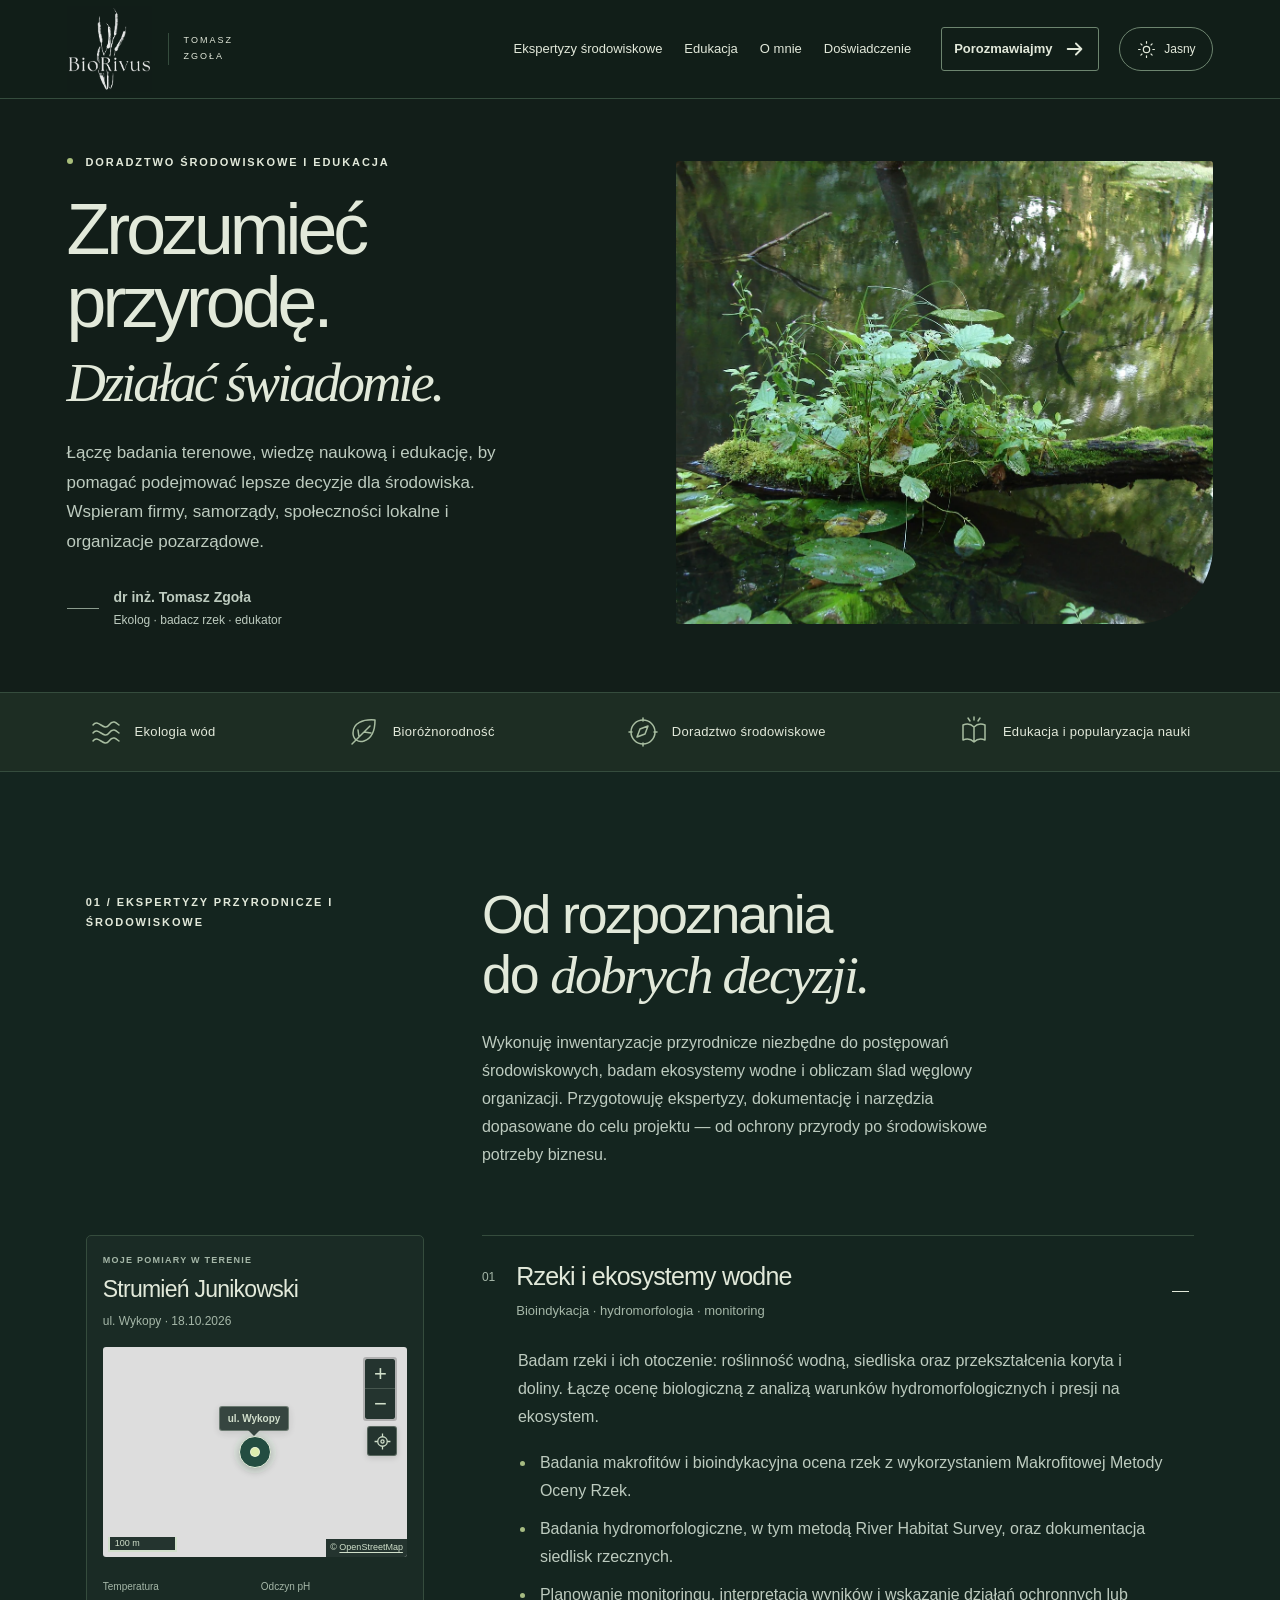
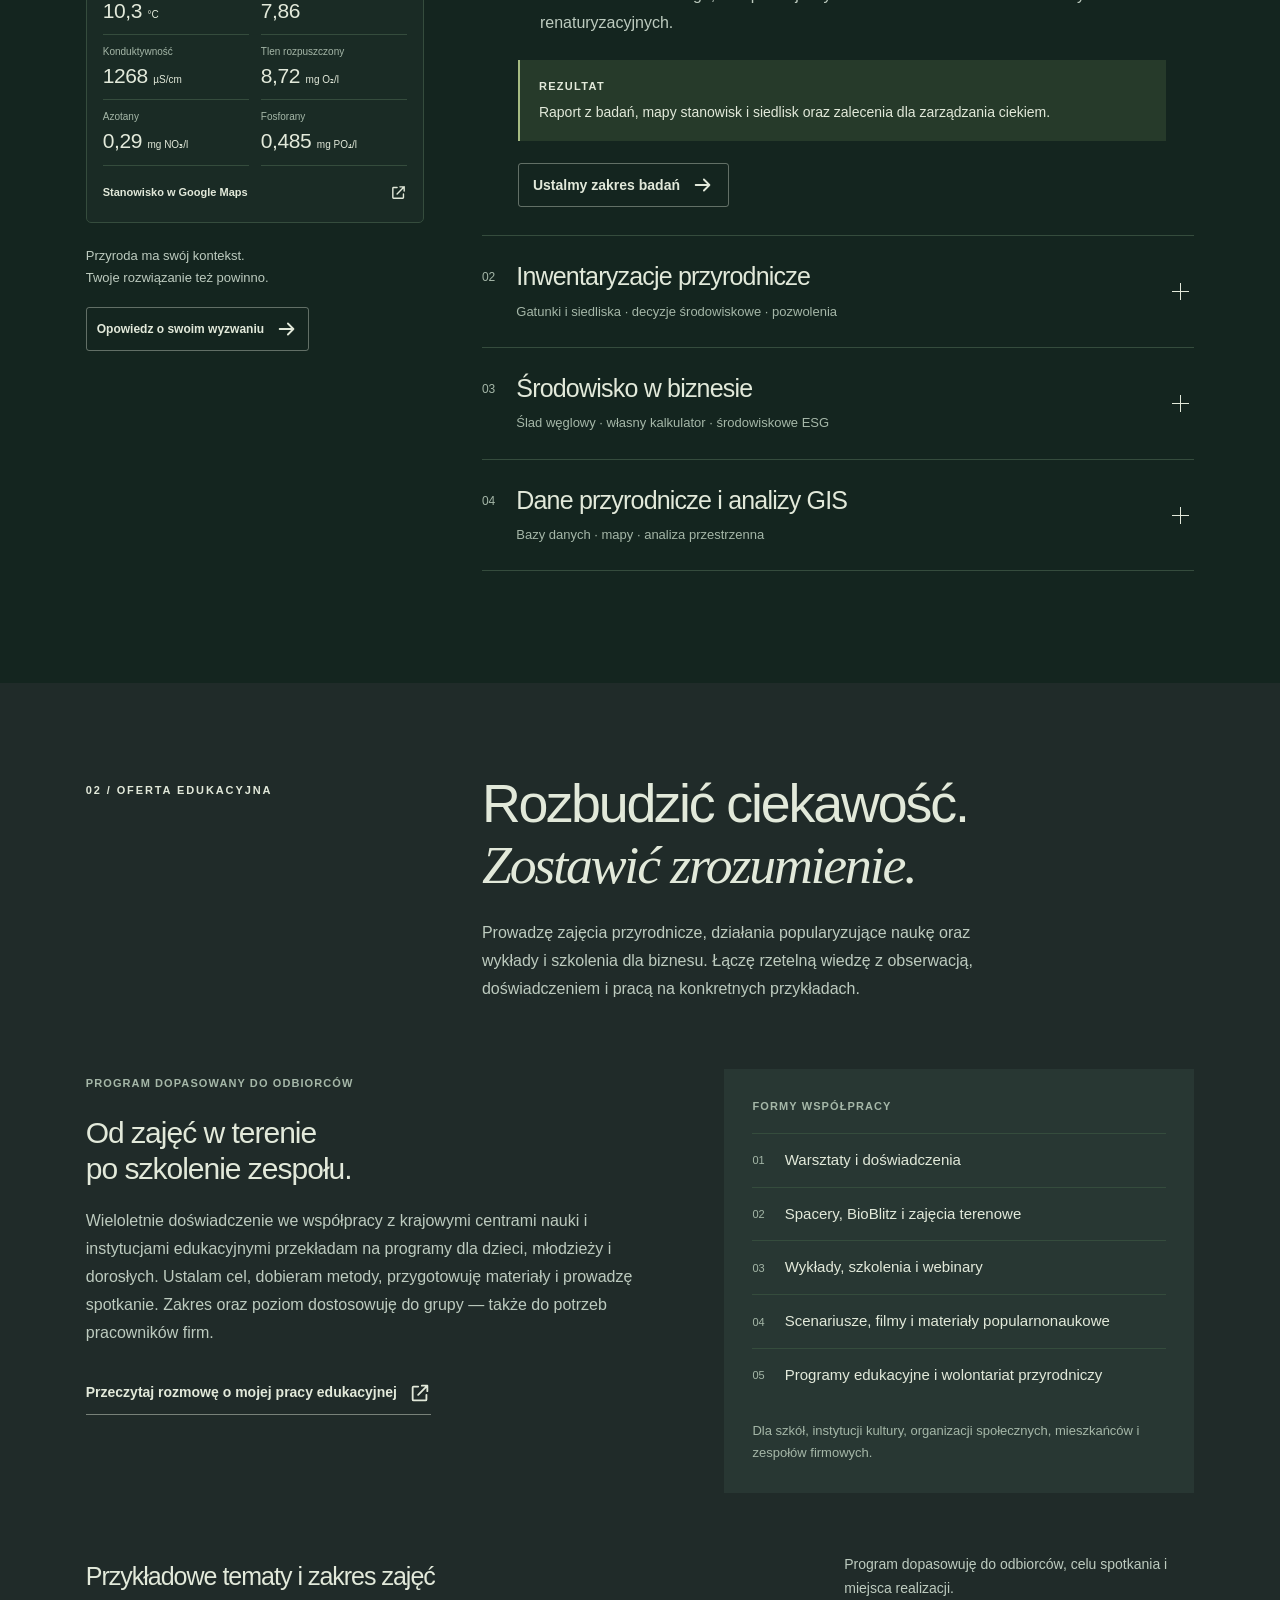
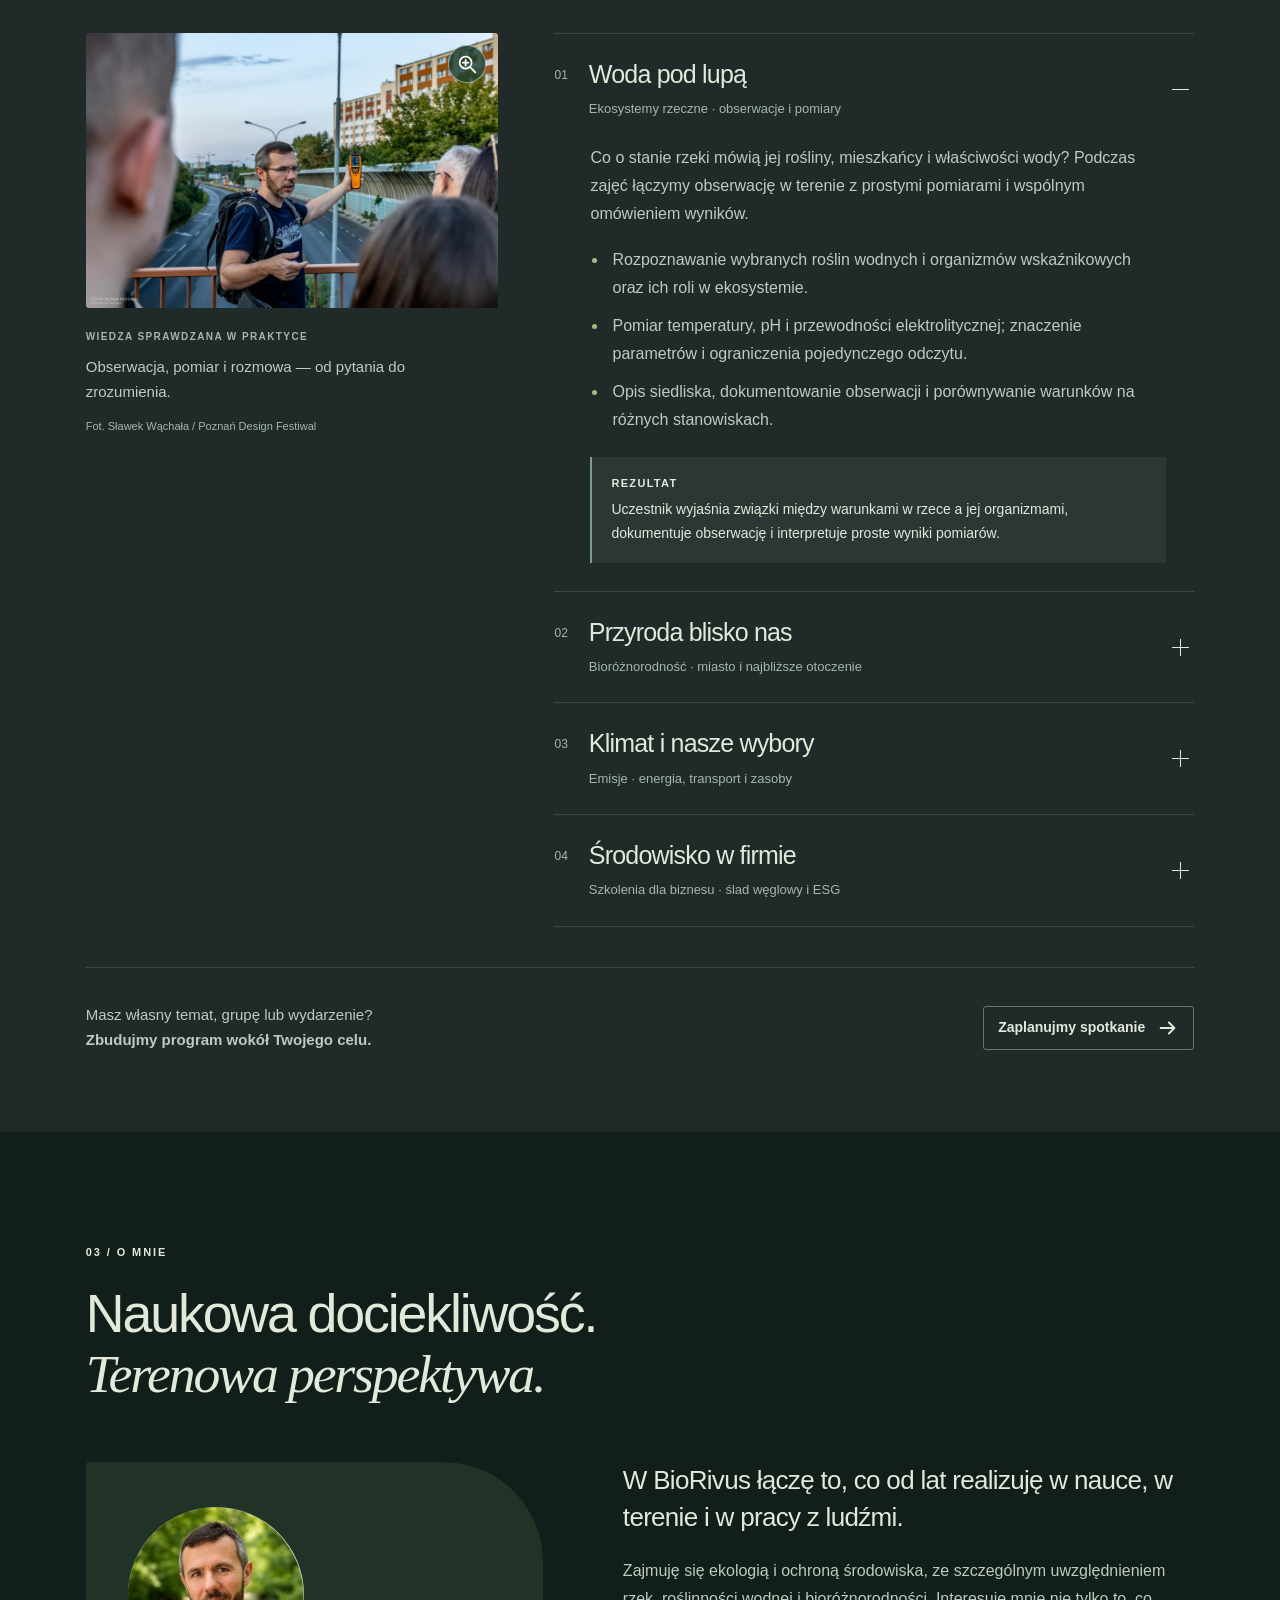
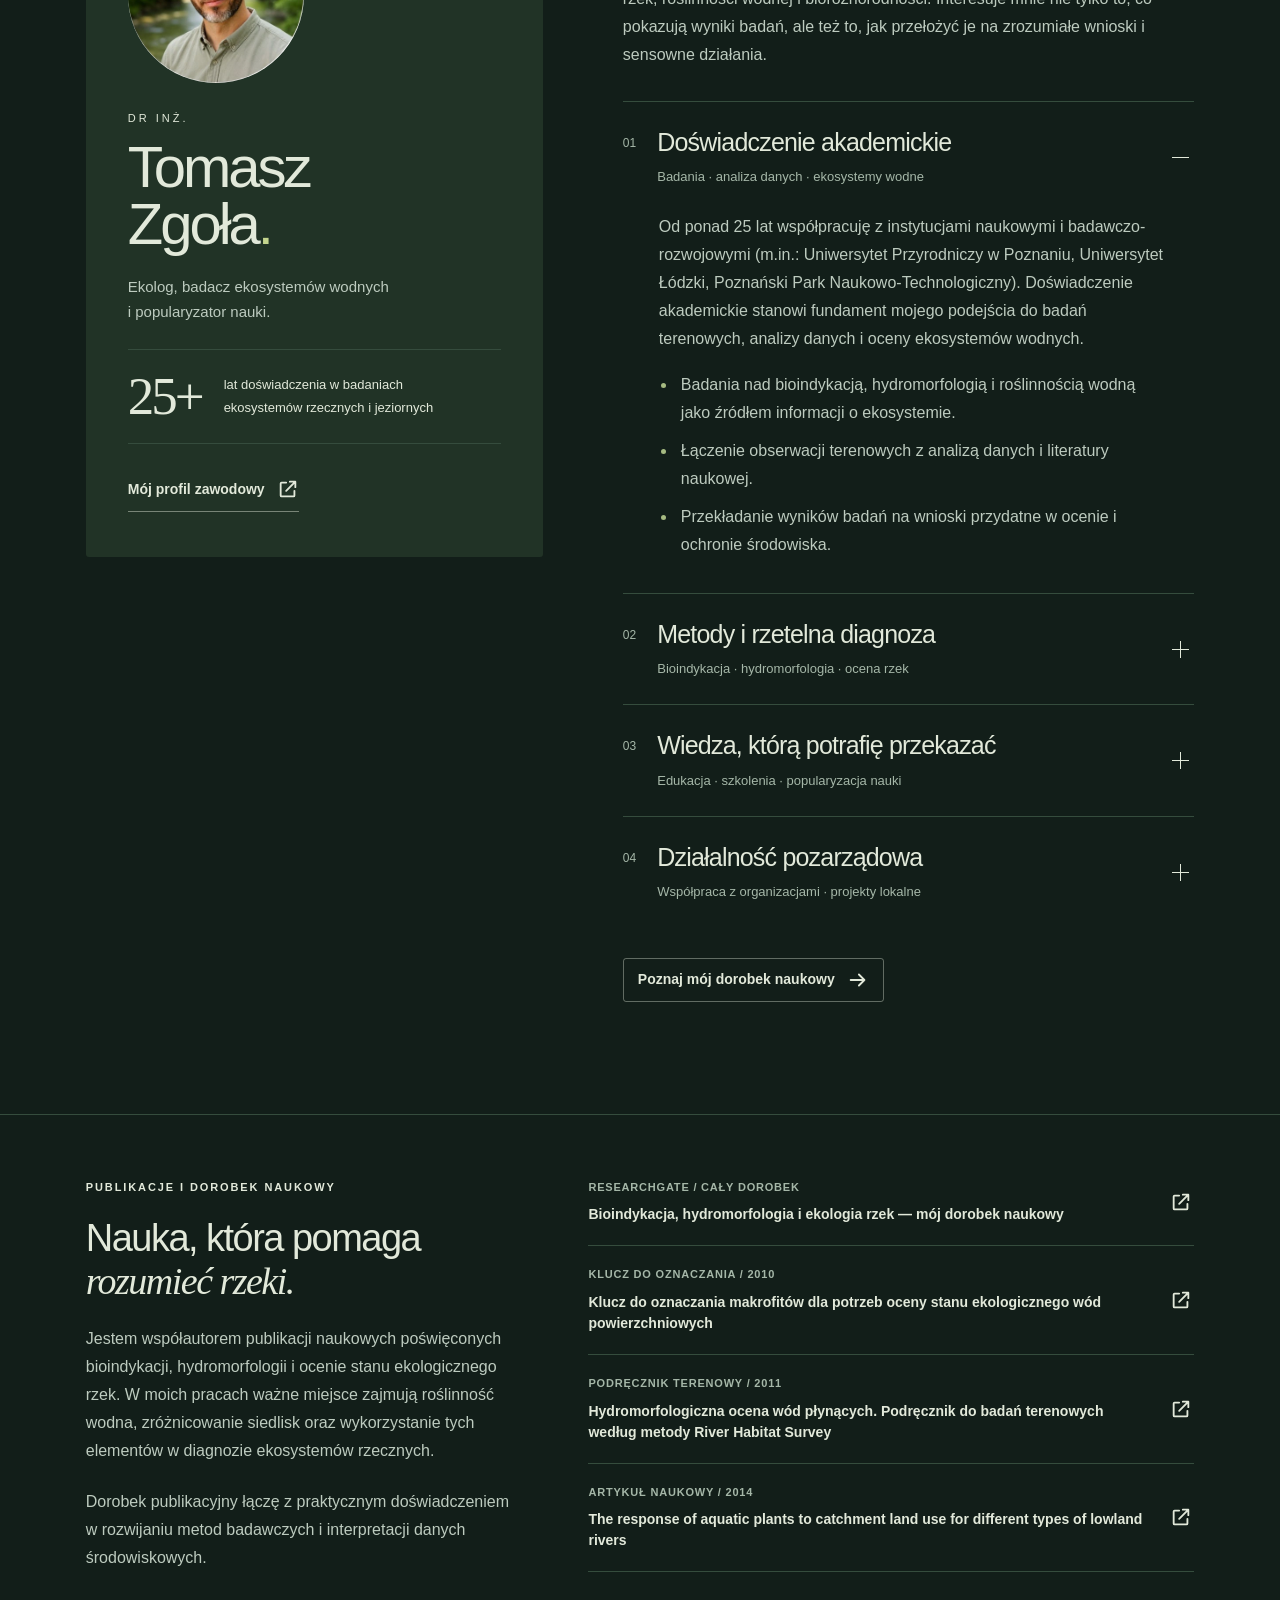
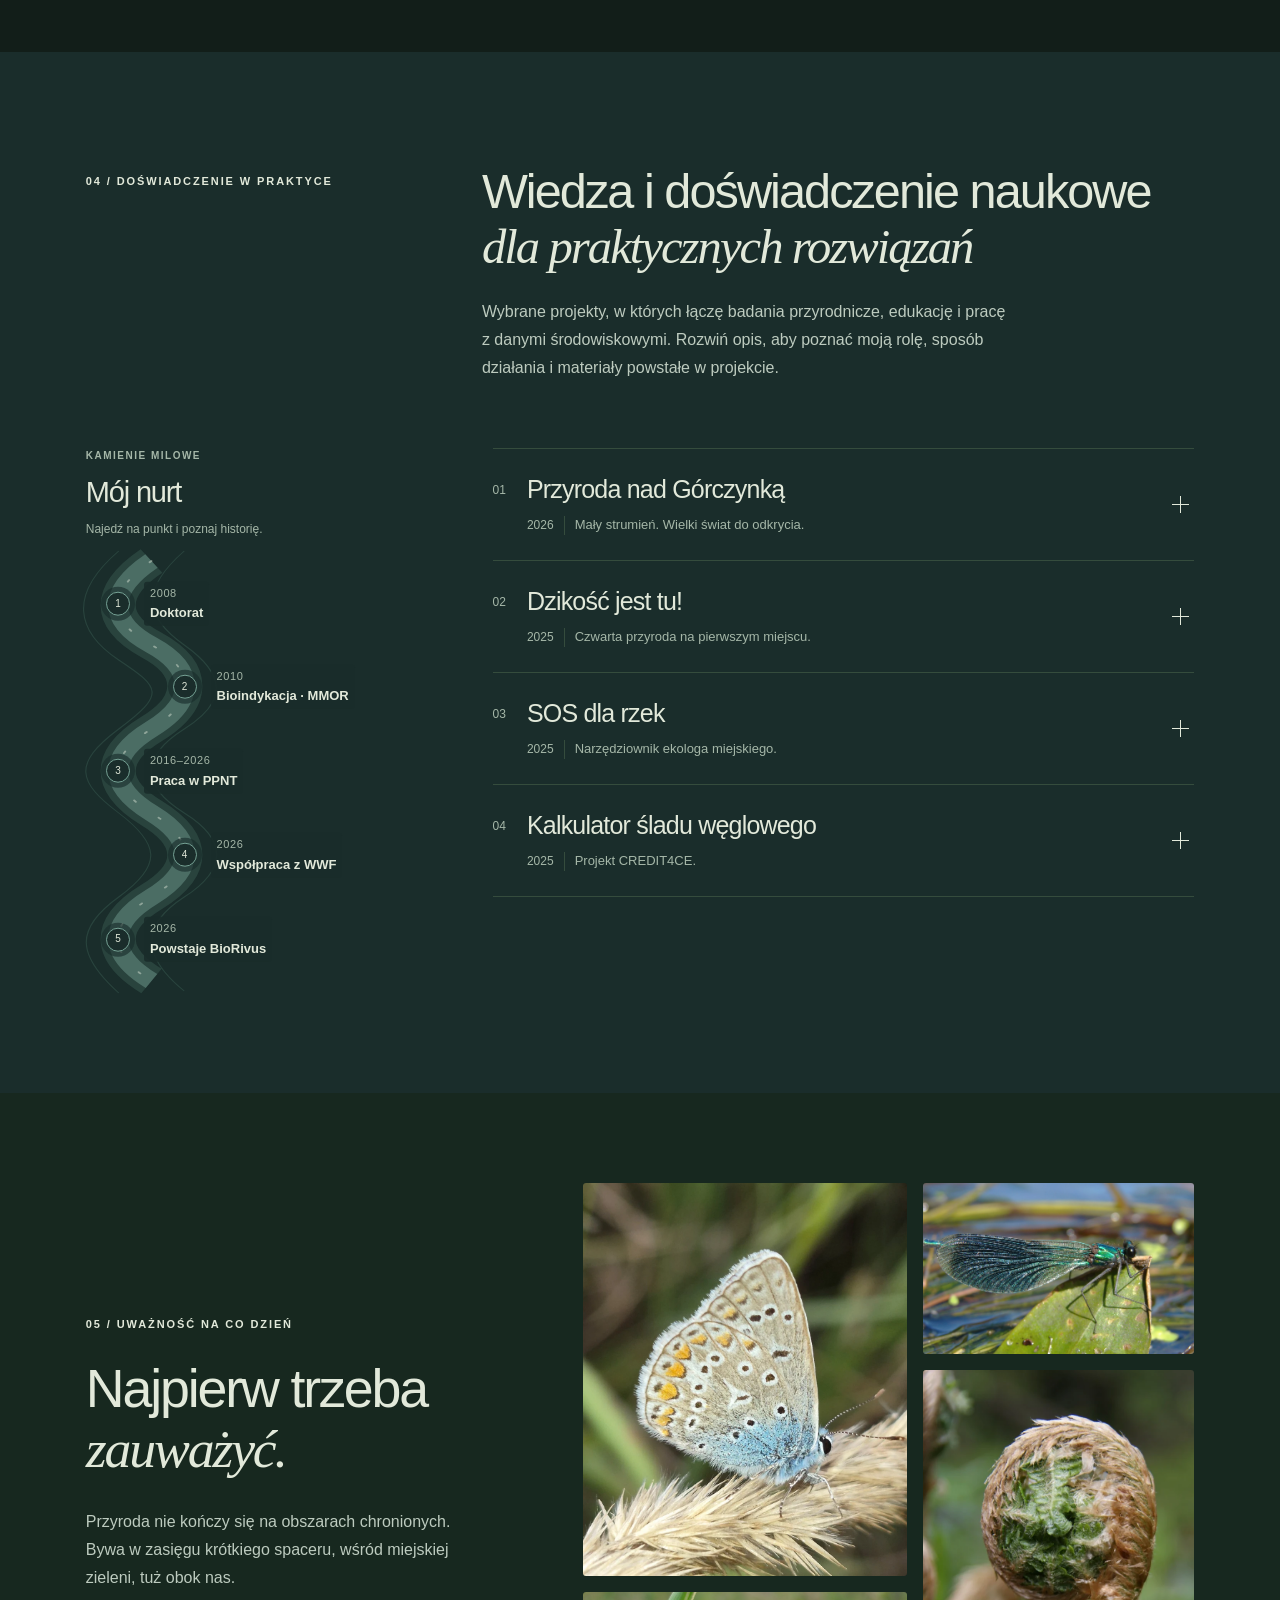
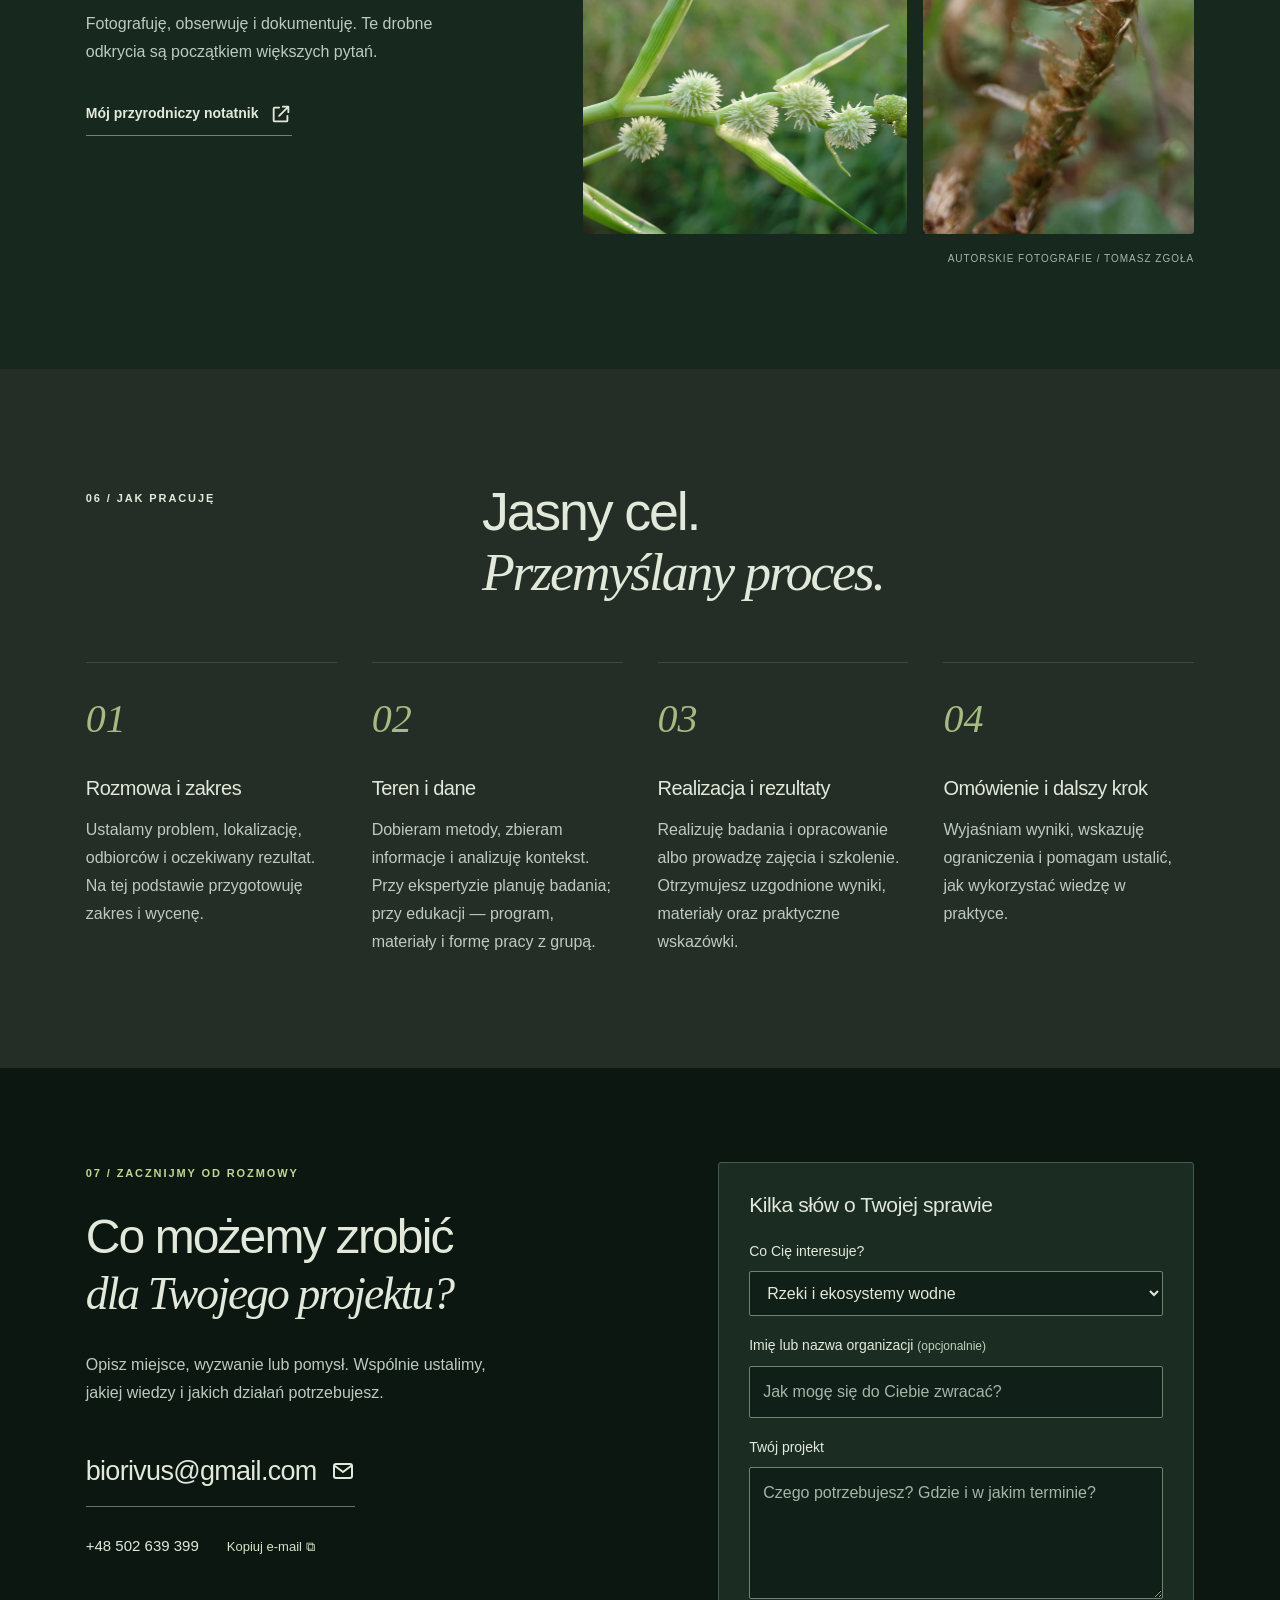
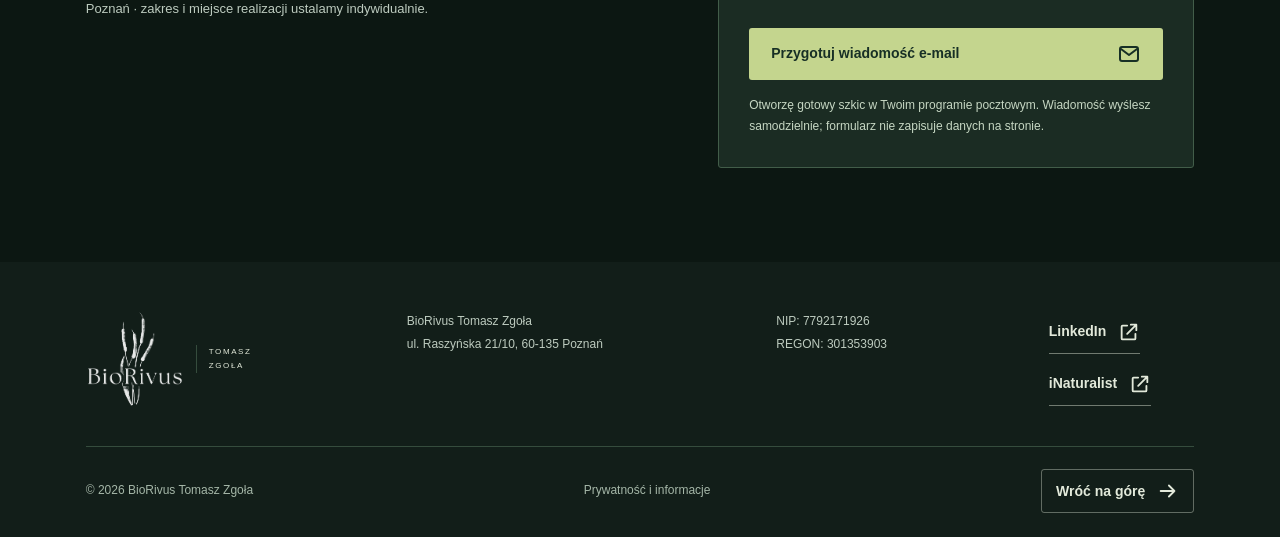
==== commit f49ee698: "Add opt-in mobile measurements and career river; update BioRivus milestones and project artwork" ====
--- a/index.html
+++ b/index.html
@@ -1,25 +1,25 @@
 <!doctype html>
 <html lang="pl" data-theme="dark">
-<head><meta charset="utf-8"><meta name="viewport" content="width=device-width, initial-scale=1"><meta name="theme-color" content="#121e19"><meta name="robots" content="index,follow,max-image-preview:large"><title>BioRivus Tomasz Zgoła | Doradztwo środowiskowe i edukacja</title><meta name="description" content="Inwentaryzacje przyrodnicze do postępowań środowiskowych, badania rzek, kalkulatory i obliczanie śladu węglowego, doradztwo ESG oraz edukacja. BioRivus Tomasz Zgoła."><meta property="og:title" content="BioRivus Tomasz Zgoła | Doradztwo środowiskowe i edukacja"><meta property="og:description" content="Inwentaryzacje przyrodnicze do postępowań środowiskowych, badania rzek, kalkulatory i obliczanie śladu węglowego, doradztwo ESG oraz edukacja. BioRivus Tomasz Zgoła."><meta property="og:type" content="website"><link rel="icon" href="favicon.ico?v=20261025-5" sizes="16x16 32x32 48x48 64x64"><link rel="icon" href="assets/favicon-64.png?v=20261025-5" type="image/png" sizes="64x64"><link rel="apple-touch-icon" href="assets/apple-touch-icon.png?v=20261025-5"><script id="theme-init">(function(){var theme='dark';try{var saved=localStorage.getItem('biorivus-theme');if(saved==='light'||saved==='dark')theme=saved;}catch(e){}document.documentElement.dataset.theme=theme;document.querySelector('meta[name="theme-color"]').content=theme==='dark'?'#121e19':'#f6f5ef';})();</script><link rel="stylesheet" href="style.css"><link rel="stylesheet" href="theme.css?v=20261024-1"><link rel="stylesheet" href="refinements.css?v=20261026-2"><script src="app.js?v=20261026-2" defer></script><script src="field-notes.js?v=20261026-2" defer></script><link rel="canonical" href="https://www.biorivus.pl/"><meta name="author" content="Tomasz Zgoła"><meta property="og:url" content="https://www.biorivus.pl/"><meta property="og:site_name" content="BioRivus Tomasz Zgoła"><meta property="og:locale" content="pl_PL"><meta property="og:image" content="https://www.biorivus.pl/assets/hero-stream.webp"><meta property="og:image:alt" content="Roślinność nad spokojną wodą — fotografia Tomasza Zgoły"><meta name="twitter:card" content="summary_large_image"><meta name="twitter:title" content="BioRivus Tomasz Zgoła | Doradztwo środowiskowe i edukacja"><meta name="twitter:description" content="Inwentaryzacje przyrodnicze do postępowań środowiskowych, badania rzek, kalkulatory i obliczanie śladu węglowego, doradztwo ESG oraz edukacja. BioRivus Tomasz Zgoła."><meta name="twitter:image" content="https://www.biorivus.pl/assets/hero-stream.webp"><script type="application/ld+json">{"@context":"https://schema.org","@graph":[{"@type":"ProfessionalService","@id":"https://www.biorivus.pl/#firma","name":"BioRivus Tomasz Zgoła","url":"https://www.biorivus.pl/","description":"Inwentaryzacje przyrodnicze do postępowań środowiskowych, badania rzek, kalkulatory i obliczanie śladu węglowego, doradztwo ESG oraz edukacja. BioRivus Tomasz Zgoła.","email":"biorivus@gmail.com","telephone":"+48502639399","taxID":"7792171926","address":{"@type":"PostalAddress","streetAddress":"ul. Raszyńska 21/10","addressLocality":"Poznań","postalCode":"60-135","addressCountry":"PL"},"logo":"https://www.biorivus.pl/assets/biorivus-logo.webp","founder":{"@id":"https://www.biorivus.pl/#tomasz-zgola"},"hasOfferCatalog":{"@type":"OfferCatalog","name":"Oferta BioRivus","itemListElement":[{"@type":"OfferCatalog","name":"Ekspertyzy przyrodnicze i środowiskowe","itemListElement":[{"@type":"Offer","itemOffered":{"@type":"Service","name":"Rzeki i ekosystemy wodne","description":"Badam rzeki i ich otoczenie: roślinność wodną, siedliska oraz przekształcenia koryta i doliny. Łączę ocenę biologiczną z analizą warunków hydromorfologicznych i presji na ekosystem.","provider":{"@id":"https://www.biorivus.pl/#firma"},"url":"https://www.biorivus.pl/#oferta"}},{"@type":"Offer","itemOffered":{"@type":"Service","name":"Inwentaryzacje przyrodnicze","description":"Wykonuję inwentaryzacje przyrodnicze na potrzeby postępowań o wydanie decyzji środowiskowych, ocen oddziaływania na środowisko oraz innych pozwoleń i uzgodnień dotyczących inwestycji.","provider":{"@id":"https://www.biorivus.pl/#firma"},"url":"https://www.biorivus.pl/#oferta"}},{"@type":"Offer","itemOffered":{"@type":"Service","name":"Środowisko w biznesie","description":"Obliczam ślad węglowy organizacji i opracowuję spersonalizowane kalkulatory emisji. Pomagam uporządkować dane środowiskowe do raportowania ESG, odpowiedzi dla kontrahentów i planowania redukcji wpływu na środowisko.","provider":{"@id":"https://www.biorivus.pl/#firma"},"url":"https://www.biorivus.pl/#oferta"}},{"@type":"Offer","itemOffered":{"@type":"Service","name":"Dane przyrodnicze i analizy GIS","description":"Przekształcam wyniki badań terenowych i dane przestrzenne w mapy oraz zestawienia przydatne w dokumentacji środowiskowej i zarządzaniu terenem.","provider":{"@id":"https://www.biorivus.pl/#firma"},"url":"https://www.biorivus.pl/#oferta"}}]},{"@type":"OfferCatalog","name":"Oferta edukacyjna","itemListElement":[{"@type":"Offer","itemOffered":{"@type":"Service","name":"Edukacja przyrodnicza i popularyzacja nauki","description":"Warsztaty, zajęcia terenowe, spacery, BioBlitz, wykłady, scenariusze i materiały popularnonaukowe dla dzieci, młodzieży i dorosłych.","provider":{"@id":"https://www.biorivus.pl/#firma"},"url":"https://www.biorivus.pl/#edukacja"}},{"@type":"Offer","itemOffered":{"@type":"Service","name":"Szkolenia środowiskowe dla biznesu","description":"Wykłady, warsztaty i webinary dotyczące śladu węglowego organizacji, kalkulatorów emisji i środowiskowego komponentu ESG.","provider":{"@id":"https://www.biorivus.pl/#firma"},"url":"https://www.biorivus.pl/#edukacja"}}]}]}},{"@type":"Person","@id":"https://www.biorivus.pl/#tomasz-zgola","name":"Tomasz Zgoła","honorificPrefix":"dr inż.","jobTitle":"Ekolog, badacz ekosystemów wodnych i edukator","image":"https://www.biorivus.pl/assets/tomasz-zgola.webp","url":"https://www.biorivus.pl/#kompetencje","worksFor":{"@id":"https://www.biorivus.pl/#firma"},"knowsAbout":["Bioindykacja","Hydromorfologia","Ekologia wód","Bioróżnorodność","Ślad węglowy","Edukacja przyrodnicza","Inwentaryzacje przyrodnicze","Kalkulatory śladu węglowego","Środowiskowy komponent ESG"],"sameAs":["https://www.linkedin.com/in/tomasz-zgo%C5%82a/","https://www.researchgate.net/profile/Tomasz-Zgola","https://www.inaturalist.org/people/tomasz88083"]},{"@type":"WebSite","@id":"https://www.biorivus.pl/#witryna","url":"https://www.biorivus.pl/","name":"BioRivus Tomasz Zgoła","publisher":{"@id":"https://www.biorivus.pl/#firma"},"inLanguage":"pl-PL"},{"@type":"WebPage","@id":"https://www.biorivus.pl/#strona","url":"https://www.biorivus.pl/","name":"BioRivus Tomasz Zgoła | Doradztwo środowiskowe i edukacja","description":"Inwentaryzacje przyrodnicze do postępowań środowiskowych, badania rzek, kalkulatory i obliczanie śladu węglowego, doradztwo ESG oraz edukacja. BioRivus Tomasz Zgoła.","isPartOf":{"@id":"https://www.biorivus.pl/#witryna"},"about":{"@id":"https://www.biorivus.pl/#firma"},"inLanguage":"pl-PL"}]}</script></head>
+<head><meta charset="utf-8"><meta name="viewport" content="width=device-width, initial-scale=1"><meta name="theme-color" content="#121e19"><meta name="robots" content="index,follow,max-image-preview:large"><title>BioRivus Tomasz Zgoła | Doradztwo środowiskowe i edukacja</title><meta name="description" content="Inwentaryzacje przyrodnicze do postępowań środowiskowych, badania rzek, kalkulatory i obliczanie śladu węglowego, doradztwo ESG oraz edukacja. BioRivus Tomasz Zgoła."><meta property="og:title" content="BioRivus Tomasz Zgoła | Doradztwo środowiskowe i edukacja"><meta property="og:description" content="Inwentaryzacje przyrodnicze do postępowań środowiskowych, badania rzek, kalkulatory i obliczanie śladu węglowego, doradztwo ESG oraz edukacja. BioRivus Tomasz Zgoła."><meta property="og:type" content="website"><link rel="icon" href="favicon.ico?v=20261025-5" sizes="16x16 32x32 48x48 64x64"><link rel="icon" href="assets/favicon-64.png?v=20261025-5" type="image/png" sizes="64x64"><link rel="apple-touch-icon" href="assets/apple-touch-icon.png?v=20261025-5"><script id="theme-init">(function(){var theme='dark';try{var saved=localStorage.getItem('biorivus-theme');if(saved==='light'||saved==='dark')theme=saved;}catch(e){}document.documentElement.dataset.theme=theme;document.querySelector('meta[name="theme-color"]').content=theme==='dark'?'#121e19':'#f6f5ef';})();</script><link rel="stylesheet" href="style.css"><link rel="stylesheet" href="theme.css?v=20261024-1"><link rel="stylesheet" href="refinements.css?v=20261026-3"><script src="app.js?v=20261026-3" defer></script><script src="field-notes.js?v=20261026-3" defer></script><link rel="canonical" href="https://www.biorivus.pl/"><meta name="author" content="Tomasz Zgoła"><meta property="og:url" content="https://www.biorivus.pl/"><meta property="og:site_name" content="BioRivus Tomasz Zgoła"><meta property="og:locale" content="pl_PL"><meta property="og:image" content="https://www.biorivus.pl/assets/hero-stream.webp"><meta property="og:image:alt" content="Roślinność nad spokojną wodą — fotografia Tomasza Zgoły"><meta name="twitter:card" content="summary_large_image"><meta name="twitter:title" content="BioRivus Tomasz Zgoła | Doradztwo środowiskowe i edukacja"><meta name="twitter:description" content="Inwentaryzacje przyrodnicze do postępowań środowiskowych, badania rzek, kalkulatory i obliczanie śladu węglowego, doradztwo ESG oraz edukacja. BioRivus Tomasz Zgoła."><meta name="twitter:image" content="https://www.biorivus.pl/assets/hero-stream.webp"><script type="application/ld+json">{"@context":"https://schema.org","@graph":[{"@type":"ProfessionalService","@id":"https://www.biorivus.pl/#firma","name":"BioRivus Tomasz Zgoła","url":"https://www.biorivus.pl/","description":"Inwentaryzacje przyrodnicze do postępowań środowiskowych, badania rzek, kalkulatory i obliczanie śladu węglowego, doradztwo ESG oraz edukacja. BioRivus Tomasz Zgoła.","email":"biorivus@gmail.com","telephone":"+48502639399","taxID":"7792171926","address":{"@type":"PostalAddress","streetAddress":"ul. Raszyńska 21/10","addressLocality":"Poznań","postalCode":"60-135","addressCountry":"PL"},"logo":"https://www.biorivus.pl/assets/biorivus-logo.webp","founder":{"@id":"https://www.biorivus.pl/#tomasz-zgola"},"hasOfferCatalog":{"@type":"OfferCatalog","name":"Oferta BioRivus","itemListElement":[{"@type":"OfferCatalog","name":"Ekspertyzy przyrodnicze i środowiskowe","itemListElement":[{"@type":"Offer","itemOffered":{"@type":"Service","name":"Rzeki i ekosystemy wodne","description":"Badam rzeki i ich otoczenie: roślinność wodną, siedliska oraz przekształcenia koryta i doliny. Łączę ocenę biologiczną z analizą warunków hydromorfologicznych i presji na ekosystem.","provider":{"@id":"https://www.biorivus.pl/#firma"},"url":"https://www.biorivus.pl/#oferta"}},{"@type":"Offer","itemOffered":{"@type":"Service","name":"Inwentaryzacje przyrodnicze","description":"Wykonuję inwentaryzacje przyrodnicze na potrzeby postępowań o wydanie decyzji środowiskowych, ocen oddziaływania na środowisko oraz innych pozwoleń i uzgodnień dotyczących inwestycji.","provider":{"@id":"https://www.biorivus.pl/#firma"},"url":"https://www.biorivus.pl/#oferta"}},{"@type":"Offer","itemOffered":{"@type":"Service","name":"Środowisko w biznesie","description":"Obliczam ślad węglowy organizacji i opracowuję spersonalizowane kalkulatory emisji. Pomagam uporządkować dane środowiskowe do raportowania ESG, odpowiedzi dla kontrahentów i planowania redukcji wpływu na środowisko.","provider":{"@id":"https://www.biorivus.pl/#firma"},"url":"https://www.biorivus.pl/#oferta"}},{"@type":"Offer","itemOffered":{"@type":"Service","name":"Dane przyrodnicze i analizy GIS","description":"Przekształcam wyniki badań terenowych i dane przestrzenne w mapy oraz zestawienia przydatne w dokumentacji środowiskowej i zarządzaniu terenem.","provider":{"@id":"https://www.biorivus.pl/#firma"},"url":"https://www.biorivus.pl/#oferta"}}]},{"@type":"OfferCatalog","name":"Oferta edukacyjna","itemListElement":[{"@type":"Offer","itemOffered":{"@type":"Service","name":"Edukacja przyrodnicza i popularyzacja nauki","description":"Warsztaty, zajęcia terenowe, spacery, BioBlitz, wykłady, scenariusze i materiały popularnonaukowe dla dzieci, młodzieży i dorosłych.","provider":{"@id":"https://www.biorivus.pl/#firma"},"url":"https://www.biorivus.pl/#edukacja"}},{"@type":"Offer","itemOffered":{"@type":"Service","name":"Szkolenia środowiskowe dla biznesu","description":"Wykłady, warsztaty i webinary dotyczące śladu węglowego organizacji, kalkulatorów emisji i środowiskowego komponentu ESG.","provider":{"@id":"https://www.biorivus.pl/#firma"},"url":"https://www.biorivus.pl/#edukacja"}}]}]}},{"@type":"Person","@id":"https://www.biorivus.pl/#tomasz-zgola","name":"Tomasz Zgoła","honorificPrefix":"dr inż.","jobTitle":"Ekolog, badacz ekosystemów wodnych i edukator","image":"https://www.biorivus.pl/assets/tomasz-zgola.webp","url":"https://www.biorivus.pl/#kompetencje","worksFor":{"@id":"https://www.biorivus.pl/#firma"},"knowsAbout":["Bioindykacja","Hydromorfologia","Ekologia wód","Bioróżnorodność","Ślad węglowy","Edukacja przyrodnicza","Inwentaryzacje przyrodnicze","Kalkulatory śladu węglowego","Środowiskowy komponent ESG"],"sameAs":["https://www.linkedin.com/in/tomasz-zgo%C5%82a/","https://www.researchgate.net/profile/Tomasz-Zgola","https://www.inaturalist.org/people/tomasz88083"]},{"@type":"WebSite","@id":"https://www.biorivus.pl/#witryna","url":"https://www.biorivus.pl/","name":"BioRivus Tomasz Zgoła","publisher":{"@id":"https://www.biorivus.pl/#firma"},"inLanguage":"pl-PL"},{"@type":"WebPage","@id":"https://www.biorivus.pl/#strona","url":"https://www.biorivus.pl/","name":"BioRivus Tomasz Zgoła | Doradztwo środowiskowe i edukacja","description":"Inwentaryzacje przyrodnicze do postępowań środowiskowych, badania rzek, kalkulatory i obliczanie śladu węglowego, doradztwo ESG oraz edukacja. BioRivus Tomasz Zgoła.","isPartOf":{"@id":"https://www.biorivus.pl/#witryna"},"about":{"@id":"https://www.biorivus.pl/#firma"},"inLanguage":"pl-PL"}]}</script></head>
 <body>
 <a class="skip" href="#main">Przejdź do treści</a>
 <header class="header"><a class="brand" href="#start" aria-label="BioRivus Tomasz Zgoła — strona główna"><img class="brand-logo" src="assets/biorivus-logo.webp" width="498" height="500" alt="BioRivus — logo z motywem roślin wodnych"><small>TOMASZ<br>ZGOŁA</small></a><div class="header-actions"><button class="theme-toggle" id="theme-toggle" type="button" aria-label="Włącz jasny motyw" title="Włącz jasny motyw" hidden><svg class="theme-sun" width="19" height="19" viewBox="0 0 24 24" fill="none" stroke="currentColor" stroke-width="1.5" stroke-linecap="round" aria-hidden="true"><circle cx="12" cy="12" r="4"/><path d="M12 2v2m0 16v2M2 12h2m16 0h2M4.9 4.9l1.4 1.4m11.4 11.4 1.4 1.4M4.9 19.1l1.4-1.4M17.7 6.3l1.4-1.4"/></svg><svg class="theme-moon" width="19" height="19" viewBox="0 0 24 24" fill="none" stroke="currentColor" stroke-width="1.5" stroke-linecap="round" stroke-linejoin="round" aria-hidden="true"><path d="M20.6 13.2A8.8 8.8 0 0 1 10.8 3.4a8.8 8.8 0 1 0 9.8 9.8Z"/></svg><span class="theme-label">Jasny</span></button><button class="menu-toggle" aria-expanded="false" aria-controls="navigation"><span>Menu</span><svg width="22" height="16" viewBox="0 0 22 16" aria-hidden="true"><path d="M0 2h22M0 8h22M0 14h22"/></svg></button></div><nav id="navigation" aria-label="Menu główne"><a href="#oferta">Ekspertyzy środowiskowe</a><a href="#edukacja">Edukacja</a><a href="#kompetencje">O mnie</a><a href="#projekty">Doświadczenie</a><a class="nav-cta section-link" href="#kontakt"><span class="link-label">Porozmawiajmy</span><svg class="link-icon" width="22" height="22" viewBox="0 0 24 24" fill="none" stroke="currentColor" stroke-width="2" stroke-linecap="round" stroke-linejoin="round" aria-hidden="true" focusable="false"><path d="M4 12h15m-6-6 6 6-6 6"/></svg></a></nav></header>
 <main id="main">
 <section class="hero" id="start" aria-labelledby="hero-title"><div class="hero-copy"><p class="eyebrow"><span class="tiny-dot"></span> DORADZTWO ŚRODOWISKOWE I EDUKACJA</p><h1 id="hero-title">Zrozumieć<br>przyrodę.<br><em>Działać świadomie.</em></h1><p class="hero-intro">Łączę badania terenowe, wiedzę naukową i edukację, by pomagać podejmować lepsze decyzje dla środowiska. Wspieram firmy, samorządy, społeczności lokalne i organizacje pozarządowe.</p><div class="hero-author"><span class="author-rule"></span><p><strong>dr inż. Tomasz Zgoła</strong><br>Ekolog · badacz rzek · edukator</p></div></div><div class="hero-visual hero-landscape"><img src="assets/hero-stream.webp" width="1400" height="1005" alt="Rośliny na omszałym pniu nad spokojną wodą — fotografia Tomasza Zgoły" fetchpriority="high"></div></section>
-<div class="expertise-strip" aria-label="Główne obszary specjalizacji"><span class="specialty"><svg class="specialty-symbol" viewBox="0 0 32 32" fill="none" stroke="currentColor" stroke-width="1.5" stroke-linecap="round" stroke-linejoin="round" aria-hidden="true" focusable="false"><path d="M3 9c5-7 11 7 16 0s9 0 10 0M3 17c5-7 11 7 16 0s9 0 10 0M3 25c5-7 11 7 16 0s9 0 10 0"/></svg><span>Ekologia wód</span></span><span class="specialty"><svg class="specialty-symbol" viewBox="0 0 32 32" fill="none" stroke="currentColor" stroke-width="1.5" stroke-linecap="round" stroke-linejoin="round" aria-hidden="true" focusable="false"><ellipse cx="16" cy="16" rx="6" ry="13" transform="rotate(45 16 16)"/><ellipse cx="16" cy="16" rx="6" ry="13" transform="rotate(-45 16 16)"/><circle cx="16" cy="16" r="2.5" fill="currentColor" stroke="none"/></svg><span>Bioróżnorodność</span></span><span class="specialty"><svg class="specialty-symbol" viewBox="0 0 32 32" fill="none" stroke="currentColor" stroke-width="1.5" stroke-linecap="round" stroke-linejoin="round" aria-hidden="true" focusable="false"><circle cx="16" cy="16" r="12"/><path d="m21 10-3 8-8 3 3-8z"/><path d="M16 2v3m0 22v3M2 16h3m22 0h3"/></svg><span>Doradztwo środowiskowe</span></span><span class="specialty"><svg class="specialty-symbol" viewBox="0 0 32 32" fill="none" stroke="currentColor" stroke-width="1.5" stroke-linecap="round" stroke-linejoin="round" aria-hidden="true" focusable="false"><path d="M5 24V9c5-2 8-1 11 2 3-3 6-4 11-2v15c-5-2-8-1-11 2-3-3-6-4-11-2ZM16 11v15M12 5l-2-3m10 3 2-3M16 4V1"/></svg><span>Edukacja i popularyzacja nauki</span></span></div>
+<div class="expertise-strip" aria-label="Główne obszary specjalizacji"><span class="specialty"><svg class="specialty-symbol" viewBox="0 0 32 32" fill="none" stroke="currentColor" stroke-width="1.5" stroke-linecap="round" stroke-linejoin="round" aria-hidden="true" focusable="false"><path d="M3 9c5-7 11 7 16 0s9 0 10 0M3 17c5-7 11 7 16 0s9 0 10 0M3 25c5-7 11 7 16 0s9 0 10 0"/></svg><span>Ekologia wód</span></span><span class="specialty"><svg class="specialty-symbol" viewBox="0 0 32 32" fill="none" stroke="currentColor" stroke-width="1.5" stroke-linecap="round" stroke-linejoin="round" aria-hidden="true" focusable="false"><path d="M27 4C15 3 5 7 5 17c0 6 5 10 11 8C25 22 27 12 27 4Z"/><path d="M4 28 22 10M11 21l-1-7m6 2 7 1"/></svg><span>Bioróżnorodność</span></span><span class="specialty"><svg class="specialty-symbol" viewBox="0 0 32 32" fill="none" stroke="currentColor" stroke-width="1.5" stroke-linecap="round" stroke-linejoin="round" aria-hidden="true" focusable="false"><circle cx="16" cy="16" r="12"/><path d="m21 10-3 8-8 3 3-8z"/><path d="M16 2v3m0 22v3M2 16h3m22 0h3"/></svg><span>Doradztwo środowiskowe</span></span><span class="specialty"><svg class="specialty-symbol" viewBox="0 0 32 32" fill="none" stroke="currentColor" stroke-width="1.5" stroke-linecap="round" stroke-linejoin="round" aria-hidden="true" focusable="false"><path d="M5 24V9c5-2 8-1 11 2 3-3 6-4 11-2v15c-5-2-8-1-11 2-3-3-6-4-11-2ZM16 11v15M12 5l-2-3m10 3 2-3M16 4V1"/></svg><span>Edukacja i popularyzacja nauki</span></span></div>
 <div class="expertise-section"><section class="section offer" id="oferta" aria-labelledby="offer-title"><div class="section-heading"><p class="eyebrow">01 / EKSPERTYZY PRZYRODNICZE I ŚRODOWISKOWE</p><div><h2 id="offer-title">Od rozpoznania<br>do <em>dobrych decyzji.</em></h2><p>Wykonuję inwentaryzacje przyrodnicze niezbędne do postępowań środowiskowych, badam ekosystemy wodne i obliczam ślad węglowy organizacji. Przygotowuję ekspertyzy, dokumentację i narzędzia dopasowane do celu projektu — od ochrony przyrody po środowiskowe potrzeby biznesu.</p></div></div><div class="offer-layout"><aside class="offer-aside" aria-label="Stanowisko badawcze i wyniki pomiarów"><div class="research-station" aria-labelledby="station-title"><div class="station-heading"><span class="station-kicker">MOJE POMIARY W TERENIE</span><h3 id="station-title">Strumień Junikowski</h3><p>ul. Wykopy · <time datetime="2026-10-18">18.10.2026</time></p></div><div class="station-map-shell"><div id="station-map" class="station-map" data-tile-url="https://tile.openstreetmap.org/{z}/{x}/{y}.png" role="region" aria-label="Mapa stanowiska badawczego: Strumień Junikowski przy ul. Wykopy, Poznań"><span class="station-map-placeholder">Stanowisko przy ul. Wykopy</span></div><button type="button" class="station-recenter" aria-label="Pokaż ponownie stanowisko na mapie" title="Wróć do stanowiska" hidden><svg viewBox="0 0 24 24" fill="none" stroke="currentColor" stroke-width="1.6" aria-hidden="true"><circle cx="12" cy="12" r="6"/><circle cx="12" cy="12" r="2"/><path d="M12 2v4m0 12v4M2 12h4m12 0h4"/></svg></button></div><dl class="station-measurements"><div><dt>Temperatura</dt><dd>10,3 <span>°C</span></dd></div><div><dt>Odczyn pH</dt><dd>7,86</dd></div><div><dt>Konduktywność</dt><dd>1268 <span>µS/cm</span></dd></div><div><dt>Tlen rozpuszczony</dt><dd>8,72 <span>mg O₂/l</span></dd></div><div><dt>Azotany</dt><dd>0,29 <span>mg NO₃/l</span></dd></div><div><dt>Fosforany</dt><dd>0,485 <span>mg PO₄/l</span></dd></div></dl><a class="source-link station-map-link" href="https://www.google.com/maps/search/?api=1&amp;query=52.37244358899235%2C16.857199634939064" target="_blank" rel="noopener noreferrer"><span class="link-label">Stanowisko w Google Maps</span><svg class="link-icon" width="22" height="22" viewBox="0 0 24 24" fill="none" stroke="currentColor" stroke-width="2" stroke-linecap="round" stroke-linejoin="round" aria-hidden="true" focusable="false"><path d="M14 4h6v6m0-6L10 14M10 5H5a1 1 0 0 0-1 1v13a1 1 0 0 0 1 1h13a1 1 0 0 0 1-1v-5"/></svg></a></div><p>Przyroda ma swój kontekst.<br><strong>Twoje rozwiązanie też powinno.</strong></p><a class="section-link" href="#kontakt"><span class="link-label">Opowiedz o swoim wyzwaniu</span><svg class="link-icon" width="22" height="22" viewBox="0 0 24 24" fill="none" stroke="currentColor" stroke-width="2" stroke-linecap="round" stroke-linejoin="round" aria-hidden="true" focusable="false"><path d="M4 12h15m-6-6 6 6-6 6"/></svg></a></aside><div class="service-list">
 <details class="service" open><summary><span class="service-num">01</span><div><h3>Rzeki i ekosystemy wodne</h3><p>Bioindykacja · hydromorfologia · monitoring</p></div><span class="plus" aria-hidden="true"></span></summary><div class="service-content"><p>Badam rzeki i ich otoczenie: roślinność wodną, siedliska oraz przekształcenia koryta i doliny. Łączę ocenę biologiczną z analizą warunków hydromorfologicznych i presji na ekosystem.</p><ul><li>Badania makrofitów i bioindykacyjna ocena rzek z wykorzystaniem Makrofitowej Metody Oceny Rzek.</li><li>Badania hydromorfologiczne, w tym metodą River Habitat Survey, oraz dokumentacja siedlisk rzecznych.</li><li>Planowanie monitoringu, interpretacja wyników i wskazanie działań ochronnych lub renaturyzacyjnych.</li></ul><div class="deliverable"><span>REZULTAT</span> Raport z badań, mapy stanowisk i siedlisk oraz zalecenia dla zarządzania ciekiem.</div><a href="#kontakt" class="service-contact section-link" data-topic="Rzeki i ekosystemy wodne"><span class="link-label">Ustalmy zakres badań</span><svg class="link-icon" width="22" height="22" viewBox="0 0 24 24" fill="none" stroke="currentColor" stroke-width="2" stroke-linecap="round" stroke-linejoin="round" aria-hidden="true" focusable="false"><path d="M4 12h15m-6-6 6 6-6 6"/></svg></a></div></details>
 <details class="service"><summary><span class="service-num">02</span><div><h3>Inwentaryzacje przyrodnicze</h3><p>Gatunki i siedliska · decyzje środowiskowe · pozwolenia</p></div><span class="plus" aria-hidden="true"></span></summary><div class="service-content"><p>Wykonuję inwentaryzacje przyrodnicze na potrzeby postępowań o wydanie decyzji środowiskowych, ocen oddziaływania na środowisko oraz innych pozwoleń i uzgodnień dotyczących inwestycji.</p><ul><li>Rozpoznanie gatunków i siedlisk, lokalizacja stanowisk oraz dokumentacja terenowa i fotograficzna.</li><li>Zakres i harmonogram badań dopasowane do rodzaju inwestycji, sezonowości przyrody i wymagań postępowania.</li><li>Opracowania przyrodnicze do kart informacyjnych przedsięwzięć i raportów OOŚ, postępowań wodnoprawnych oraz zezwoleń dotyczących gatunków chronionych.</li><li>Ocena potencjalnych kolizji z przyrodą i zalecenia ograniczające oddziaływanie planowanych działań.</li></ul><div class="deliverable"><span>REZULTAT</span> Dokumentacja inwentaryzacji, mapy i dane GIS do wykorzystania w postępowaniu środowiskowym.</div><a href="#kontakt" class="service-contact section-link" data-topic="Inwentaryzacje przyrodnicze"><span class="link-label">Omówmy inwestycję i terminy</span><svg class="link-icon" width="22" height="22" viewBox="0 0 24 24" fill="none" stroke="currentColor" stroke-width="2" stroke-linecap="round" stroke-linejoin="round" aria-hidden="true" focusable="false"><path d="M4 12h15m-6-6 6 6-6 6"/></svg></a></div></details>
 <details class="service"><summary><span class="service-num">03</span><div><h3>Środowisko w biznesie</h3><p>Ślad węglowy · własny kalkulator · środowiskowe ESG</p></div><span class="plus" aria-hidden="true"></span></summary><div class="service-content"><p>Obliczam ślad węglowy organizacji i opracowuję spersonalizowane kalkulatory emisji. Pomagam uporządkować dane środowiskowe do raportowania ESG, odpowiedzi dla kontrahentów i planowania redukcji wpływu na środowisko.</p><ul><li><strong>Ślad węglowy organizacji:</strong> ustalenie granic obliczeń, zebranie danych i dobór wskaźników; zakresy 1 i 2 oraz właściwe kategorie zakresu 3 według GHG Protocol.</li><li><strong>Spersonalizowany kalkulator:</strong> metodyka, wskaźniki emisji, formularze danych i funkcje dopasowane do działalności podmiotu, w tym porównywanie okresów i scenariuszy redukcji.</li><li><strong>Środowiskowy komponent ESG:</strong> dane i wskaźniki dotyczące klimatu, energii, wody, zanieczyszczeń, bioróżnorodności i zasobów; wsparcie zgodnie z właściwymi wymaganiami ESRS lub dobrowolnym standardem VS, rozwijającym VSME.</li></ul><div class="deliverable"><span>REZULTAT</span> Bilans emisji z opisem założeń, spersonalizowany kalkulator lub uporządkowany zestaw danych i rekomendacji środowiskowych do raportowania ESG — zależnie od uzgodnionego zakresu.</div><p class="service-standards"><span class="standards-label">Punkty odniesienia</span><a href="https://ghgprotocol.org/corporate-standard" target="_blank" rel="noopener noreferrer" class="source-link"><span class="link-label">GHG Protocol</span><svg class="link-icon" width="22" height="22" viewBox="0 0 24 24" fill="none" stroke="currentColor" stroke-width="2" stroke-linecap="round" stroke-linejoin="round" aria-hidden="true" focusable="false"><path d="M14 4h6v6m0-6L10 14M10 5H5a1 1 0 0 0-1 1v13a1 1 0 0 0 1 1h13a1 1 0 0 0 1-1v-5"/></svg></a><a href="https://www.efrag.org/en/news-and-calendar/news/european-commission-adopts-revised-esrs-and-voluntary-sustainability-reporting-standard-efrag" target="_blank" rel="noopener noreferrer" class="source-link"><span class="link-label">ESRS i dobrowolny standard VS</span><svg class="link-icon" width="22" height="22" viewBox="0 0 24 24" fill="none" stroke="currentColor" stroke-width="2" stroke-linecap="round" stroke-linejoin="round" aria-hidden="true" focusable="false"><path d="M14 4h6v6m0-6L10 14M10 5H5a1 1 0 0 0-1 1v13a1 1 0 0 0 1 1h13a1 1 0 0 0 1-1v-5"/></svg></a></p><a href="#kontakt" class="service-contact section-link" data-topic="Środowisko w biznesie"><span class="link-label">Porozmawiajmy o emisjach i danych</span><svg class="link-icon" width="22" height="22" viewBox="0 0 24 24" fill="none" stroke="currentColor" stroke-width="2" stroke-linecap="round" stroke-linejoin="round" aria-hidden="true" focusable="false"><path d="M4 12h15m-6-6 6 6-6 6"/></svg></a></div></details>
 <details class="service"><summary><span class="service-num">04</span><div><h3>Dane przyrodnicze i analizy GIS</h3><p>Bazy danych · mapy · analiza przestrzenna</p></div><span class="plus" aria-hidden="true"></span></summary><div class="service-content"><p>Przekształcam wyniki badań terenowych i dane przestrzenne w mapy oraz zestawienia przydatne w dokumentacji środowiskowej i zarządzaniu terenem.</p><ul><li>Porządkowanie i weryfikacja danych o gatunkach, siedliskach oraz stanowiskach badawczych.</li><li>Mapy inwentaryzacji, presji i kolizji przestrzennych; analiza otoczenia cieków i sposobu użytkowania zlewni.</li><li>Porównanie wyników monitoringu w czasie, zestawienia wskaźników i opracowanie wniosków.</li></ul><div class="deliverable"><span>REZULTAT</span> Mapy tematyczne, uporządkowane warstwy GIS i raport analityczny w uzgodnionym formacie.</div><a href="#kontakt" class="service-contact section-link" data-topic="Dane przyrodnicze i GIS"><span class="link-label">Ustalmy zakres analizy</span><svg class="link-icon" width="22" height="22" viewBox="0 0 24 24" fill="none" stroke="currentColor" stroke-width="2" stroke-linecap="round" stroke-linejoin="round" aria-hidden="true" focusable="false"><path d="M4 12h15m-6-6 6 6-6 6"/></svg></a></div></details>
 
-</div></div></section></div>
+</div></div><details class="mobile-disclosure mobile-measurements" id="mobile-measurements"><summary><svg class="disclosure-river" viewBox="0 0 76 76" fill="none" aria-hidden="true" focusable="false"><path class="disclosure-bank" d="M30-5C2 14 70 22 42 41S7 61 49 81"/><path class="disclosure-water" d="M30-5C2 14 70 22 42 41S7 61 49 81"/><path class="disclosure-current" d="M30-5C2 14 70 22 42 41S7 61 49 81"/><circle class="disclosure-ripple" cx="45" cy="33" r="9"/><circle cx="45" cy="33" r="4"/></svg><span class="disclosure-copy"><span class="disclosure-label">Zobacz moje ostatnie<br>pomiary jakości wód</span><span class="disclosure-hint">Strumień Junikowski · 18.10.2026</span></span><svg class="disclosure-chevron" viewBox="0 0 24 24" fill="none" stroke="currentColor" stroke-width="1.7" aria-hidden="true"><path d="m6 9 6 6 6-6"/></svg></summary><div class="mobile-disclosure-body" id="mobile-station-slot"></div></details></section></div>
 <section class="education-section" id="edukacja" aria-labelledby="education-title"><div class="section education-inner"><div class="section-heading"><p class="eyebrow">02 / OFERTA EDUKACYJNA</p><div><h2 id="education-title">Rozbudzić ciekawość.<br><em>Zostawić zrozumienie.</em></h2><p>Prowadzę zajęcia przyrodnicze, działania popularyzujące naukę oraz wykłady i szkolenia dla biznesu. Łączę rzetelną wiedzę z obserwacją, doświadczeniem i pracą na konkretnych przykładach.</p></div></div><div class="education-lead"><div><span class="education-label">PROGRAM DOPASOWANY DO ODBIORCÓW</span><h3>Od zajęć w terenie<br>po szkolenie zespołu.</h3><p>Wieloletnie doświadczenie we współpracy z krajowymi centrami nauki i instytucjami edukacyjnymi przekładam na programy dla dzieci, młodzieży i dorosłych. Ustalam cel, dobieram metody, przygotowuję materiały i prowadzę spotkanie. Zakres oraz poziom dostosowuję do grupy — także do potrzeb pracowników firm.</p><a class="source-link" href="https://parkmag.pl/wywiady/rozmowa-z-dr-inz-tomaszem-zgola-ekspertem-ds-popularyzacji-nauki-w-poznanskim-parku-naukowo-technologicznym-wywiad/" target="_blank" rel="noopener noreferrer"><span class="link-label">Przeczytaj rozmowę o mojej pracy edukacyjnej</span><svg class="link-icon" width="22" height="22" viewBox="0 0 24 24" fill="none" stroke="currentColor" stroke-width="2" stroke-linecap="round" stroke-linejoin="round" aria-hidden="true" focusable="false"><path d="M14 4h6v6m0-6L10 14M10 5H5a1 1 0 0 0-1 1v13a1 1 0 0 0 1 1h13a1 1 0 0 0 1-1v-5"/></svg></a></div><div class="education-formats"><p class="education-label">FORMY WSPÓŁPRACY</p><ul><li><span>01</span>Warsztaty i doświadczenia</li><li><span>02</span>Spacery, BioBlitz i zajęcia terenowe</li><li><span>03</span>Wykłady, szkolenia i webinary</li><li><span>04</span>Scenariusze, filmy i materiały popularnonaukowe</li><li><span>05</span>Programy edukacyjne i wolontariat przyrodniczy</li></ul><p>Dla szkół, instytucji kultury, organizacji społecznych, mieszkańców i zespołów firmowych.</p></div></div><div class="education-topics-heading"><h3>Przykładowe tematy i zakres zajęć</h3><p>Program dopasowuję do odbiorców, celu spotkania i miejsca realizacji.</p></div><div class="education-workshop-layout"><figure class="education-photo"><button type="button" class="education-photo-button" data-image="assets/education-fieldwork.webp" data-caption="Zajęcia terenowe — fot. Sławek Wąchała / Poznań Design Festiwal" aria-label="Powiększ zdjęcie z zajęć terenowych"><img src="assets/education-fieldwork.webp" alt="Tomasz Zgoła pokazuje uczestnikom zajęć terenowych przyrząd pomiarowy" width="1800" height="1200" loading="lazy"><span class="photo-zoom" aria-hidden="true"><svg class="link-icon" width="22" height="22" viewBox="0 0 24 24" fill="none" stroke="currentColor" stroke-width="2" stroke-linecap="round" stroke-linejoin="round" aria-hidden="true" focusable="false"><circle cx="10.5" cy="10.5" r="6.5"/><path d="m16 16 5 5M7.5 10.5h6m-3-3v6"/></svg></span></button><figcaption><span>WIEDZA SPRAWDZANA W PRAKTYCE</span>Obserwacja, pomiar i rozmowa — od pytania do zrozumienia.<small>Fot. Sławek Wąchała / Poznań Design Festiwal</small></figcaption></figure><div class="education-accordions"><details class="service education-topic" open><summary><span class="service-num">01</span><div><h4>Woda pod lupą</h4><p>Ekosystemy rzeczne · obserwacje i pomiary</p></div><span class="plus" aria-hidden="true"></span></summary><div class="service-content"><p>Co o stanie rzeki mówią jej rośliny, mieszkańcy i właściwości wody? Podczas zajęć łączymy obserwację w terenie z prostymi pomiarami i wspólnym omówieniem wyników.</p><ul><li>Rozpoznawanie wybranych roślin wodnych i organizmów wskaźnikowych oraz ich roli w ekosystemie.</li><li>Pomiar temperatury, pH i przewodności elektrolitycznej; znaczenie parametrów i ograniczenia pojedynczego odczytu.</li><li>Opis siedliska, dokumentowanie obserwacji i porównywanie warunków na różnych stanowiskach.</li></ul><div class="deliverable"><span>REZULTAT</span>Uczestnik wyjaśnia związki między warunkami w rzece a jej organizmami, dokumentuje obserwację i interpretuje proste wyniki pomiarów.</div></div></details>
 <details class="service education-topic"><summary><span class="service-num">02</span><div><h4>Przyroda blisko nas</h4><p>Bioróżnorodność · miasto i najbliższe otoczenie</p></div><span class="plus" aria-hidden="true"></span></summary><div class="service-content"><p>Spacery przyrodnicze, warsztaty i BioBlitz uczą uważnego patrzenia na otoczenie. Punktem wyjścia są gatunki i siedliska, które można spotkać w sąsiedztwie szkoły, miejsca pracy lub domu.</p><ul><li>Rozpoznawanie wybranych gatunków i siedlisk oraz zależności między organizmami.</li><li>Dokumentacja fotograficzna i terenowa; korzystanie z iNaturalist i weryfikacja oznaczeń.</li><li>Rozpoznawanie lokalnych zagrożeń dla przyrody i oddzielanie zaobserwowanych faktów od przypuszczeń.</li></ul><div class="deliverable"><span>REZULTAT</span>Uczestnik rozpoznaje wybrane elementy lokalnej przyrody, poprawnie zapisuje obserwacje i wie, jak sprawdzić oznaczenie gatunku.</div></div></details>
 <details class="service education-topic"><summary><span class="service-num">03</span><div><h4>Klimat i nasze wybory</h4><p>Emisje · energia, transport i zasoby</p></div><span class="plus" aria-hidden="true"></span></summary><div class="service-content"><p>Wykłady i warsztaty wyjaśniają podstawy zmiany klimatu oraz śladu węglowego na zrozumiałych przykładach. Zadania dopasowuję do wieku uczestników i ich doświadczenia.</p><ul><li>Efekt cieplarniany, główne gazy cieplarniane i źródła emisji związane z działalnością człowieka.</li><li>Ślad węglowy energii, transportu i wybranych produktów: dane wejściowe, jednostki i założenia obliczeń.</li><li>Porównywanie prostych scenariuszy oraz rozpoznawanie, kiedy brakuje danych do rzetelnego wniosku.</li></ul><div class="deliverable"><span>REZULTAT</span>Uczestnik rozumie główne źródła emisji i potrafi porównać proste przykłady śladu węglowego, uwzględniając przyjęte założenia.</div></div></details>
 <details class="service education-topic"><summary><span class="service-num">04</span><div><h4>Środowisko w firmie</h4><p>Szkolenia dla biznesu · ślad węglowy i ESG</p></div><span class="plus" aria-hidden="true"></span></summary><div class="service-content"><p>Szkolenia pomagają zespołom zrozumieć dane środowiskowe i przygotować je do praktycznego wykorzystania. Pracujemy na przykładach odpowiadających działalności firmy oraz poziomowi uczestników.</p><ul><li>Ślad węglowy organizacji: zakresy 1, 2 i 3, granice obliczeń, dane o działalności i wskaźniki emisji.</li><li>Praca z kalkulatorem: wprowadzanie danych, sprawdzanie spójności i interpretacja wyników.</li><li>Środowiskowy komponent ESG: emisje, energia, woda i bioróżnorodność oraz znaczenie tych danych w raportowaniu.</li><li>Porządkowanie źródeł danych, rozpoznawanie braków i przygotowanie zespołu do współpracy przy obliczeniach.</li></ul><div class="deliverable"><span>REZULTAT</span>Uczestnik rozróżnia zakresy emisji, wskazuje potrzebne dane oraz interpretuje wyniki kalkulatora i podstawowe wskaźniki środowiskowe.</div></div></details></div></div><div class="education-cta"><p>Masz własny temat, grupę lub wydarzenie?<br><strong>Zbudujmy program wokół Twojego celu.</strong></p><a href="#kontakt" data-topic="Edukacja i popularyzacja nauki" class="section-link"><span class="link-label">Zaplanujmy spotkanie</span><svg class="link-icon" width="22" height="22" viewBox="0 0 24 24" fill="none" stroke="currentColor" stroke-width="2" stroke-linecap="round" stroke-linejoin="round" aria-hidden="true" focusable="false"><path d="M4 12h15m-6-6 6 6-6 6"/></svg></a></div></div></section>
-<div class="about-section"><section class="section about" id="kompetencje" aria-labelledby="about-title"><div class="about-intro"><p class="eyebrow">03 / O MNIE</p><h2 id="about-title">Naukowa dociekliwość.<br><em>Terenowa perspektywa.</em></h2></div><div class="about-layout"><div class="about-signature"><img class="about-portrait" src="assets/tomasz-zgola.webp" alt="Tomasz Zgoła — portret na tle zieleni" width="400" height="400" loading="lazy"><div class="credential-label">DR INŻ.</div><div class="name-display">Tomasz<br>Zgoła<span>.</span></div><p>Ekolog, badacz ekosystemów wodnych<br>i popularyzator nauki.</p><div class="years"><strong>25+</strong><span>lat doświadczenia w badaniach<br>ekosystemów rzecznych i jeziornych</span></div><a href="https://pl.linkedin.com/in/tomasz-zgo%C5%82a" target="_blank" rel="noopener noreferrer" class="source-link"><span class="link-label">Mój profil zawodowy</span><svg class="link-icon" width="22" height="22" viewBox="0 0 24 24" fill="none" stroke="currentColor" stroke-width="2" stroke-linecap="round" stroke-linejoin="round" aria-hidden="true" focusable="false"><path d="M14 4h6v6m0-6L10 14M10 5H5a1 1 0 0 0-1 1v13a1 1 0 0 0 1 1h13a1 1 0 0 0 1-1v-5"/></svg></a></div><div class="about-body"><p class="large-copy">W BioRivus łączę to, co od lat realizuję w nauce, w terenie i w pracy z ludźmi.</p><p>Zajmuję się ekologią i ochroną środowiska, ze szczególnym uwzględnieniem rzek, roślinności wodnej i bioróżnorodności. Interesuje mnie nie tylko to, co pokazują wyniki badań, ale też to, jak przełożyć je na zrozumiałe wnioski i sensowne działania.</p><details class="service about-competency" open><summary><span class="service-num">01</span><div><h3>Doświadczenie akademickie</h3><p>Badania · analiza danych · ekosystemy wodne</p></div><span class="plus" aria-hidden="true"></span></summary><div class="service-content"><p>Od ponad 20 lat współpracuję z instytucjami naukowymi i badawczo-rozwojowymi (m.in.: Uniwersytet Przyrodniczy w Poznaniu, Uniwersytet Łódzki, Poznański Park Naukowo-Technologiczny). Doświadczenie akademickie stanowi fundament mojego podejścia do badań terenowych, analizy danych i oceny ekosystemów wodnych.</p><ul><li>Badania nad bioindykacją, hydromorfologią i roślinnością wodną jako źródłem informacji o ekosystemie.</li><li>Łączenie obserwacji terenowych z analizą danych i literatury naukowej.</li><li>Przekładanie wyników badań na wnioski przydatne w ocenie i ochronie środowiska.</li></ul></div></details><details class="service about-competency"><summary><span class="service-num">02</span><div><h3>Metody i rzetelna diagnoza</h3><p>Bioindykacja · hydromorfologia · ocena rzek</p></div><span class="plus" aria-hidden="true"></span></summary><div class="service-content"><p>Współtworzyłem bioindykacyjne i hydromorfologiczne metody oceny rzek. Uczestniczyłem w opracowaniu i wdrożeniu Makrofitowej Metody Oceny Rzek stosowanej w Państwowym Monitoringu Środowiska.</p><ul><li>Ocena rzek na podstawie roślinności wodnej oraz cech koryta i strefy brzegowej.</li><li>Dobór metod do celu opracowania i warunków badanego odcinka.</li><li>Spójna dokumentacja terenowa, interpretacja wyników i wskazywanie ograniczeń danych.</li></ul></div></details><details class="service about-competency"><summary><span class="service-num">03</span><div><h3>Wiedza, którą potrafię przekazać</h3><p>Edukacja · szkolenia · popularyzacja nauki</p></div><span class="plus" aria-hidden="true"></span></summary><div class="service-content"><p>Wieloletnią współpracę z krajowymi centrami nauki i instytucjami edukacyjnymi łączę z prowadzeniem warsztatów, szkoleń i działań popularyzujących naukę.</p><ul><li>Przygotowanie i prowadzenie zajęć terenowych, warsztatów oraz wykładów dla różnych grup odbiorców.</li><li>Opracowanie scenariuszy i materiałów edukacyjnych oraz współtworzenie treści filmowych.</li><li>Wyjaśnianie zagadnień przyrodniczych i środowiskowych na konkretnych przykładach, także w szkoleniach dla firm.</li></ul></div></details><details class="service about-competency"><summary><span class="service-num">04</span><div><h3>Działalność pozarządowa</h3><p>Współpraca z organizacjami · projekty lokalne</p></div><span class="plus" aria-hidden="true"></span></summary><div class="service-content"><p>Współpracuję z szeregiem organizacji pozarządowych, w tym z WWF Polska, Klubem Przyrodników oraz Fundacją Edukacyjną „Ferajna”.</p><ul><li>Koordynacja projektów przyrodniczych i wsparcie merytoryczne działań społecznych.</li><li>Wspólne obserwacje terenowe, dokumentowanie gatunków i angażowanie mieszkańców w poznawanie lokalnej przyrody.</li><li>Przygotowanie treści popularyzatorskich i rekomendacji opartych na rozpoznaniu przyrodniczym.</li></ul></div></details><a href="#publikacje" class="section-link"><span class="link-label">Poznaj mój dorobek naukowy</span><svg class="link-icon" width="22" height="22" viewBox="0 0 24 24" fill="none" stroke="currentColor" stroke-width="2" stroke-linecap="round" stroke-linejoin="round" aria-hidden="true" focusable="false"><path d="M4 12h15m-6-6 6 6-6 6"/></svg></a></div></div></section><section class="section publications" id="publikacje" aria-labelledby="publications-title"><div><p class="eyebrow">PUBLIKACJE I DOROBEK NAUKOWY</p><h2 id="publications-title">Nauka, która pomaga<br><em>rozumieć rzeki.</em></h2><p class="research-intro">Jestem współautorem publikacji naukowych poświęconych bioindykacji, hydromorfologii i ocenie stanu ekologicznego rzek. W moich pracach ważne miejsce zajmują roślinność wodna, zróżnicowanie siedlisk oraz wykorzystanie tych elementów w diagnozie ekosystemów rzecznych.</p><p class="research-intro">Dorobek publikacyjny łączę z praktycznym doświadczeniem w rozwijaniu metod badawczych i interpretacji danych środowiskowych.</p></div><div class="publication-list"><a href="https://www.researchgate.net/profile/Tomasz-Zgola" target="_blank" rel="noopener noreferrer" class="source-link source-link--publication"><span>RESEARCHGATE / CAŁY DOROBEK</span><strong>Bioindykacja, hydromorfologia i ekologia rzek — mój dorobek naukowy</strong><svg class="link-icon" width="22" height="22" viewBox="0 0 24 24" fill="none" stroke="currentColor" stroke-width="2" stroke-linecap="round" stroke-linejoin="round" aria-hidden="true" focusable="false"><path d="M14 4h6v6m0-6L10 14M10 5H5a1 1 0 0 0-1 1v13a1 1 0 0 0 1 1h13a1 1 0 0 0 1-1v-5"/></svg></a><a href="https://www.researchgate.net/publication/266138411_Klucz_do_oznaczania_makrofitow_dla_potrzeb_oceny_stanu_ekologicznego_wod_powierzchniowych" target="_blank" rel="noopener noreferrer" class="source-link source-link--publication"><span>KLUCZ DO OZNACZANIA / 2010</span><strong>Klucz do oznaczania makrofitów dla potrzeb oceny stanu ekologicznego wód powierzchniowych</strong><svg class="link-icon" width="22" height="22" viewBox="0 0 24 24" fill="none" stroke="currentColor" stroke-width="2" stroke-linecap="round" stroke-linejoin="round" aria-hidden="true" focusable="false"><path d="M14 4h6v6m0-6L10 14M10 5H5a1 1 0 0 0-1 1v13a1 1 0 0 0 1 1h13a1 1 0 0 0 1-1v-5"/></svg></a><a href="https://www.researchgate.net/publication/309477258_Hydromorfologiczna_ocena_wod_plynacych_Podrecznik_do_badan_terenowych_wedlug_metody_River_Habitat_Survey" target="_blank" rel="noopener noreferrer" class="source-link source-link--publication"><span>PODRĘCZNIK TERENOWY / 2011</span><strong>Hydromorfologiczna ocena wód płynących. Podręcznik do badań terenowych według metody River Habitat Survey</strong><svg class="link-icon" width="22" height="22" viewBox="0 0 24 24" fill="none" stroke="currentColor" stroke-width="2" stroke-linecap="round" stroke-linejoin="round" aria-hidden="true" focusable="false"><path d="M14 4h6v6m0-6L10 14M10 5H5a1 1 0 0 0-1 1v13a1 1 0 0 0 1 1h13a1 1 0 0 0 1-1v-5"/></svg></a><a href="https://www.researchgate.net/publication/268800131_THE_RESPONSE_OF_AQUATIC_PLANTS_TO_CATCHMENT_LAND_USE_FOR_DIFFERENT_TYPES_OF_LOWLAND_RIVERS" target="_blank" rel="noopener noreferrer" class="source-link source-link--publication"><span>ARTYKUŁ NAUKOWY / 2014</span><strong>The response of aquatic plants to catchment land use for different types of lowland rivers</strong><svg class="link-icon" width="22" height="22" viewBox="0 0 24 24" fill="none" stroke="currentColor" stroke-width="2" stroke-linecap="round" stroke-linejoin="round" aria-hidden="true" focusable="false"><path d="M14 4h6v6m0-6L10 14M10 5H5a1 1 0 0 0-1 1v13a1 1 0 0 0 1 1h13a1 1 0 0 0 1-1v-5"/></svg></a></div></section></div>
-<section class="projects-section" id="projekty" aria-labelledby="projects-title"><div class="section projects-inner"><div class="section-heading"><p class="eyebrow">04 / DOŚWIADCZENIE W PRAKTYCE</p><div><h2 id="projects-title">Wiedza i doświadczenie naukowe<br><em>dla praktycznych rozwiązań</em></h2><p>Wybrane projekty, w których łączę badania przyrodnicze, edukację i pracę z danymi środowiskowymi. Rozwiń opis, aby poznać moją rolę, sposób działania i materiały powstałe w projekcie.</p></div></div><div class="project-experience-layout has-career-river"><aside class="career-river" aria-labelledby="career-title"><p class="eyebrow">KAMIENIE MILOWE</p><h3 id="career-title">Mój nurt</h3><p class="career-hint">Najedź na punkt i poznaj historię.</p><div class="career-canvas"><svg class="career-waterway" viewBox="0 0 300 420" preserveAspectRatio="none" aria-hidden="true" focusable="false"><path class="career-contour" d="M28-10C-16 34-8 71 28 99S68 133 28 168S-7 221 28 252S66 304 28 336S-8 394 28 432M84-10C47 28 49 55 84 84S122 140 84 168S47 225 84 252S121 308 84 336S47 395 84 430"/><path class="career-bank" d="M56 0C18 30 18 60 56 84S94 141 56 168S18 225 56 252S94 309 56 336S18 393 56 420"/><path id="career-current-path" class="career-water" d="M56 0C18 30 18 60 56 84S94 141 56 168S18 225 56 252S94 309 56 336S18 393 56 420"/><path class="career-flow" d="M56 0C18 30 18 60 56 84S94 141 56 168S18 225 56 252S94 309 56 336S18 393 56 420"/></svg><ol class="career-points"><li><button type="button" class="career-point career-point-0" data-milestone="doctorate" aria-controls="career-tooltip" aria-expanded="false"><span class="career-stone" aria-hidden="true">1</span><span class="career-point-copy"><span class="career-year">2008</span><span class="career-label">Doktorat</span></span></button></li><li><button type="button" class="career-point career-point-1" data-milestone="mmor" aria-controls="career-tooltip" aria-expanded="false"><span class="career-stone" aria-hidden="true">2</span><span class="career-point-copy"><span class="career-year">2010</span><span class="career-label">Bioindykacja · MMOR</span></span></button></li><li><button type="button" class="career-point career-point-2" data-milestone="ppnt" aria-controls="career-tooltip" aria-expanded="false"><span class="career-stone" aria-hidden="true">3</span><span class="career-point-copy"><span class="career-year">2016</span><span class="career-label">Praca w PPNT</span></span></button></li><li><button type="button" class="career-point career-point-3" data-milestone="wwf" aria-controls="career-tooltip" aria-expanded="false"><span class="career-stone" aria-hidden="true">4</span><span class="career-point-copy"><span class="career-year">WWF</span><span class="career-label">Koordynacja regionalna</span></span></button></li><li><button type="button" class="career-point career-point-4" data-milestone="biorivus" aria-controls="career-tooltip" aria-expanded="false"><span class="career-stone" aria-hidden="true">5</span><span class="career-point-copy"><span class="career-year">2026</span><span class="career-label">Powstaje BioRivus</span></span></button></li></ol><div class="career-tooltip" id="career-tooltip" role="status" aria-live="polite" aria-atomic="true" hidden><button class="career-tooltip-close" type="button" aria-label="Zamknij opis kamienia milowego">×</button><span class="career-date"></span><h4></h4><p class="career-place"></p><p class="career-description"></p><p class="career-meaning"></p></div></div></aside><div class="project-accordions"><details class="service project-accordion" name="project-cases" id="case-gorczynka"><summary><span class="service-num">01</span><div><h3 id="project-gorczynka">Przyroda nad Górczynką</h3><p><span class="project-year">2026</span>Mały strumień. Wielki świat do odkrycia.</p></div><span class="plus" aria-hidden="true"></span></summary><div class="service-content project-detail-body"><div class="project-detail-copy"><p class="project-meta">NAUKA OBYWATELSKA</p><p class="project-summary">Wspólne obserwacje mieszkańców, spacery BioBlitz i dokumentowanie gatunków w iNaturalist. Projekt łączy poznawanie miejskiej przyrody z budowaniem zaangażowania w jej ochronę.</p><dl><div><dt>Moja rola</dt><dd>Koordynacja projektu i wsparcie przyrodnicze.</dd></div><div><dt>Podejście</dt><dd>Obserwacje terenowe, edukacja i analiza danych.</dd></div><div><dt>Kontekst</dt><dd>Projekt finansowany przez WWF Polska w ramach programu Strażnicy Rzek WWF.</dd></div></dl><div class="project-links"><a class="source-link" href="https://www.inaturalist.org/observations?subview=map&amp;user_id=tomasz88083&amp;verifiable=any&amp;view=species" target="_blank" rel="noopener noreferrer"><span class="link-label">Zobacz moje obserwacje w iNaturalist</span><svg class="link-icon" width="22" height="22" viewBox="0 0 24 24" fill="none" stroke="currentColor" stroke-width="2" stroke-linecap="round" stroke-linejoin="round" aria-hidden="true" focusable="false"><path d="M14 4h6v6m0-6L10 14M10 5H5a1 1 0 0 0-1 1v13a1 1 0 0 0 1 1h13a1 1 0 0 0 1-1v-5"/></svg></a></div></div><figure class="project-artwork"><button type="button" class="project-image" data-image="assets/field-plant-in-hand.webp" data-caption="Roślina wodna trzymana w dłoni podczas obserwacji terenowych — fotografia Tomasza Zgoły" aria-label="Powiększ grafikę: Roślina wodna trzymana w dłoni podczas obserwacji terenowych — fotografia Tomasza Zgoły"><img src="assets/field-plant-in-hand.webp" alt="Roślina wodna trzymana w dłoni podczas obserwacji terenowych — fotografia Tomasza Zgoły" width="1050" height="1400" loading="lazy"><span>PRZYRODA Z BLISKA / FOT. TOMASZ ZGOŁA<svg class="link-icon" width="22" height="22" viewBox="0 0 24 24" fill="none" stroke="currentColor" stroke-width="2" stroke-linecap="round" stroke-linejoin="round" aria-hidden="true" focusable="false"><circle cx="10.5" cy="10.5" r="6.5"/><path d="m16 16 5 5M7.5 10.5h6m-3-3v6"/></svg></span></button></figure></div></details>
+<div class="about-section"><section class="section about" id="kompetencje" aria-labelledby="about-title"><div class="about-intro"><p class="eyebrow">03 / O MNIE</p><h2 id="about-title">Naukowa dociekliwość.<br><em>Terenowa perspektywa.</em></h2></div><div class="about-layout"><div class="about-signature"><img class="about-portrait" src="assets/tomasz-zgola.webp" alt="Tomasz Zgoła — portret na tle zieleni" width="400" height="400" loading="lazy"><div class="credential-label">DR INŻ.</div><div class="name-display">Tomasz<br>Zgoła<span>.</span></div><p>Ekolog, badacz ekosystemów wodnych<br>i popularyzator nauki.</p><div class="years"><strong>25+</strong><span>lat doświadczenia w badaniach<br>ekosystemów rzecznych i jeziornych</span></div><a href="https://pl.linkedin.com/in/tomasz-zgo%C5%82a" target="_blank" rel="noopener noreferrer" class="source-link"><span class="link-label">Mój profil zawodowy</span><svg class="link-icon" width="22" height="22" viewBox="0 0 24 24" fill="none" stroke="currentColor" stroke-width="2" stroke-linecap="round" stroke-linejoin="round" aria-hidden="true" focusable="false"><path d="M14 4h6v6m0-6L10 14M10 5H5a1 1 0 0 0-1 1v13a1 1 0 0 0 1 1h13a1 1 0 0 0 1-1v-5"/></svg></a></div><div class="about-body"><p class="large-copy">W BioRivus łączę to, co od lat realizuję w nauce, w terenie i w pracy z ludźmi.</p><p>Zajmuję się ekologią i ochroną środowiska, ze szczególnym uwzględnieniem rzek, roślinności wodnej i bioróżnorodności. Interesuje mnie nie tylko to, co pokazują wyniki badań, ale też to, jak przełożyć je na zrozumiałe wnioski i sensowne działania.</p><details class="service about-competency" open><summary><span class="service-num">01</span><div><h3>Doświadczenie akademickie</h3><p>Badania · analiza danych · ekosystemy wodne</p></div><span class="plus" aria-hidden="true"></span></summary><div class="service-content"><p>Od ponad 25 lat współpracuję z instytucjami naukowymi i badawczo-rozwojowymi (m.in.: Uniwersytet Przyrodniczy w Poznaniu, Uniwersytet Łódzki, Poznański Park Naukowo-Technologiczny). Doświadczenie akademickie stanowi fundament mojego podejścia do badań terenowych, analizy danych i oceny ekosystemów wodnych.</p><ul><li>Badania nad bioindykacją, hydromorfologią i roślinnością wodną jako źródłem informacji o ekosystemie.</li><li>Łączenie obserwacji terenowych z analizą danych i literatury naukowej.</li><li>Przekładanie wyników badań na wnioski przydatne w ocenie i ochronie środowiska.</li></ul></div></details><details class="service about-competency"><summary><span class="service-num">02</span><div><h3>Metody i rzetelna diagnoza</h3><p>Bioindykacja · hydromorfologia · ocena rzek</p></div><span class="plus" aria-hidden="true"></span></summary><div class="service-content"><p>Współtworzyłem bioindykacyjne i hydromorfologiczne metody oceny rzek. Uczestniczyłem w opracowaniu i wdrożeniu Makrofitowej Metody Oceny Rzek stosowanej w Państwowym Monitoringu Środowiska.</p><ul><li>Ocena rzek na podstawie roślinności wodnej oraz cech koryta i strefy brzegowej.</li><li>Dobór metod do celu opracowania i warunków badanego odcinka.</li><li>Spójna dokumentacja terenowa, interpretacja wyników i wskazywanie ograniczeń danych.</li></ul></div></details><details class="service about-competency"><summary><span class="service-num">03</span><div><h3>Wiedza, którą potrafię przekazać</h3><p>Edukacja · szkolenia · popularyzacja nauki</p></div><span class="plus" aria-hidden="true"></span></summary><div class="service-content"><p>Wieloletnią współpracę z krajowymi centrami nauki i instytucjami edukacyjnymi łączę z prowadzeniem warsztatów, szkoleń i działań popularyzujących naukę.</p><ul><li>Przygotowanie i prowadzenie zajęć terenowych, warsztatów oraz wykładów dla różnych grup odbiorców.</li><li>Opracowanie scenariuszy i materiałów edukacyjnych oraz współtworzenie treści filmowych.</li><li>Wyjaśnianie zagadnień przyrodniczych i środowiskowych na konkretnych przykładach, także w szkoleniach dla firm.</li></ul></div></details><details class="service about-competency"><summary><span class="service-num">04</span><div><h3>Działalność pozarządowa</h3><p>Współpraca z organizacjami · projekty lokalne</p></div><span class="plus" aria-hidden="true"></span></summary><div class="service-content"><p>Współpracuję z szeregiem organizacji pozarządowych, w tym z WWF Polska, Klubem Przyrodników oraz Fundacją Edukacyjną „Ferajna”.</p><ul><li>Koordynacja projektów przyrodniczych i wsparcie merytoryczne działań społecznych.</li><li>Wspólne obserwacje terenowe, dokumentowanie gatunków i angażowanie mieszkańców w poznawanie lokalnej przyrody.</li><li>Przygotowanie treści popularyzatorskich i rekomendacji opartych na rozpoznaniu przyrodniczym.</li></ul></div></details><a href="#publikacje" class="section-link"><span class="link-label">Poznaj mój dorobek naukowy</span><svg class="link-icon" width="22" height="22" viewBox="0 0 24 24" fill="none" stroke="currentColor" stroke-width="2" stroke-linecap="round" stroke-linejoin="round" aria-hidden="true" focusable="false"><path d="M4 12h15m-6-6 6 6-6 6"/></svg></a></div></div></section><section class="section publications" id="publikacje" aria-labelledby="publications-title"><div><p class="eyebrow">PUBLIKACJE I DOROBEK NAUKOWY</p><h2 id="publications-title">Nauka, która pomaga<br><em>rozumieć rzeki.</em></h2><p class="research-intro">Jestem współautorem publikacji naukowych poświęconych bioindykacji, hydromorfologii i ocenie stanu ekologicznego rzek. W moich pracach ważne miejsce zajmują roślinność wodna, zróżnicowanie siedlisk oraz wykorzystanie tych elementów w diagnozie ekosystemów rzecznych.</p><p class="research-intro">Dorobek publikacyjny łączę z praktycznym doświadczeniem w rozwijaniu metod badawczych i interpretacji danych środowiskowych.</p></div><div class="publication-list"><a href="https://www.researchgate.net/profile/Tomasz-Zgola" target="_blank" rel="noopener noreferrer" class="source-link source-link--publication"><span>RESEARCHGATE / CAŁY DOROBEK</span><strong>Bioindykacja, hydromorfologia i ekologia rzek — mój dorobek naukowy</strong><svg class="link-icon" width="22" height="22" viewBox="0 0 24 24" fill="none" stroke="currentColor" stroke-width="2" stroke-linecap="round" stroke-linejoin="round" aria-hidden="true" focusable="false"><path d="M14 4h6v6m0-6L10 14M10 5H5a1 1 0 0 0-1 1v13a1 1 0 0 0 1 1h13a1 1 0 0 0 1-1v-5"/></svg></a><a href="https://www.researchgate.net/publication/266138411_Klucz_do_oznaczania_makrofitow_dla_potrzeb_oceny_stanu_ekologicznego_wod_powierzchniowych" target="_blank" rel="noopener noreferrer" class="source-link source-link--publication"><span>KLUCZ DO OZNACZANIA / 2010</span><strong>Klucz do oznaczania makrofitów dla potrzeb oceny stanu ekologicznego wód powierzchniowych</strong><svg class="link-icon" width="22" height="22" viewBox="0 0 24 24" fill="none" stroke="currentColor" stroke-width="2" stroke-linecap="round" stroke-linejoin="round" aria-hidden="true" focusable="false"><path d="M14 4h6v6m0-6L10 14M10 5H5a1 1 0 0 0-1 1v13a1 1 0 0 0 1 1h13a1 1 0 0 0 1-1v-5"/></svg></a><a href="https://www.researchgate.net/publication/309477258_Hydromorfologiczna_ocena_wod_plynacych_Podrecznik_do_badan_terenowych_wedlug_metody_River_Habitat_Survey" target="_blank" rel="noopener noreferrer" class="source-link source-link--publication"><span>PODRĘCZNIK TERENOWY / 2011</span><strong>Hydromorfologiczna ocena wód płynących. Podręcznik do badań terenowych według metody River Habitat Survey</strong><svg class="link-icon" width="22" height="22" viewBox="0 0 24 24" fill="none" stroke="currentColor" stroke-width="2" stroke-linecap="round" stroke-linejoin="round" aria-hidden="true" focusable="false"><path d="M14 4h6v6m0-6L10 14M10 5H5a1 1 0 0 0-1 1v13a1 1 0 0 0 1 1h13a1 1 0 0 0 1-1v-5"/></svg></a><a href="https://www.researchgate.net/publication/268800131_THE_RESPONSE_OF_AQUATIC_PLANTS_TO_CATCHMENT_LAND_USE_FOR_DIFFERENT_TYPES_OF_LOWLAND_RIVERS" target="_blank" rel="noopener noreferrer" class="source-link source-link--publication"><span>ARTYKUŁ NAUKOWY / 2014</span><strong>The response of aquatic plants to catchment land use for different types of lowland rivers</strong><svg class="link-icon" width="22" height="22" viewBox="0 0 24 24" fill="none" stroke="currentColor" stroke-width="2" stroke-linecap="round" stroke-linejoin="round" aria-hidden="true" focusable="false"><path d="M14 4h6v6m0-6L10 14M10 5H5a1 1 0 0 0-1 1v13a1 1 0 0 0 1 1h13a1 1 0 0 0 1-1v-5"/></svg></a></div><details class="mobile-disclosure mobile-career" id="mobile-career"><summary><svg class="disclosure-river" viewBox="0 0 76 76" fill="none" aria-hidden="true" focusable="false"><path class="disclosure-bank" d="M30-5C2 14 70 22 42 41S7 61 49 81"/><path class="disclosure-water" d="M30-5C2 14 70 22 42 41S7 61 49 81"/><path class="disclosure-current" d="M30-5C2 14 70 22 42 41S7 61 49 81"/><circle cx="32" cy="12" r="4"/><circle cx="39" cy="43" r="4"/><circle cx="33" cy="70" r="4"/></svg><span class="disclosure-copy"><span class="disclosure-label">Mój nurt</span><span class="disclosure-hint">Poznaj kamienie milowe mojej drogi</span></span><svg class="disclosure-chevron" viewBox="0 0 24 24" fill="none" stroke="currentColor" stroke-width="1.7" aria-hidden="true"><path d="m6 9 6 6 6-6"/></svg></summary><div class="mobile-disclosure-body" id="mobile-career-slot"></div></details></section></div>
+<section class="projects-section" id="projekty" aria-labelledby="projects-title"><div class="section projects-inner"><div class="section-heading"><p class="eyebrow">04 / DOŚWIADCZENIE W PRAKTYCE</p><div><h2 id="projects-title">Wiedza i doświadczenie naukowe<br><em>dla praktycznych rozwiązań</em></h2><p>Wybrane projekty, w których łączę badania przyrodnicze, edukację i pracę z danymi środowiskowymi. Rozwiń opis, aby poznać moją rolę, sposób działania i materiały powstałe w projekcie.</p></div></div><div class="project-experience-layout has-career-river"><aside class="career-river" aria-labelledby="career-title"><p class="eyebrow">KAMIENIE MILOWE</p><h3 id="career-title">Mój nurt</h3><p class="career-hint">Najedź na punkt i poznaj historię.</p><div class="career-canvas"><svg class="career-waterway" viewBox="0 0 300 420" preserveAspectRatio="none" aria-hidden="true" focusable="false"><path class="career-contour" d="M28-10C-16 34-8 71 28 99S68 133 28 168S-7 221 28 252S66 304 28 336S-8 394 28 432M84-10C47 28 49 55 84 84S122 140 84 168S47 225 84 252S121 308 84 336S47 395 84 430"/><path class="career-bank" d="M56 0C18 30 18 60 56 84S94 141 56 168S18 225 56 252S94 309 56 336S18 393 56 420"/><path id="career-current-path" class="career-water" d="M56 0C18 30 18 60 56 84S94 141 56 168S18 225 56 252S94 309 56 336S18 393 56 420"/><path class="career-flow" d="M56 0C18 30 18 60 56 84S94 141 56 168S18 225 56 252S94 309 56 336S18 393 56 420"/></svg><ol class="career-points"><li><button type="button" class="career-point career-point-0" data-milestone="doctorate" aria-controls="career-tooltip" aria-expanded="false"><span class="career-stone" aria-hidden="true">1</span><span class="career-point-copy"><span class="career-year">2008</span><span class="career-label">Doktorat</span></span></button></li><li><button type="button" class="career-point career-point-1" data-milestone="mmor" aria-controls="career-tooltip" aria-expanded="false"><span class="career-stone" aria-hidden="true">2</span><span class="career-point-copy"><span class="career-year">2010</span><span class="career-label">Bioindykacja · MMOR</span></span></button></li><li><button type="button" class="career-point career-point-2" data-milestone="ppnt" aria-controls="career-tooltip" aria-expanded="false"><span class="career-stone" aria-hidden="true">3</span><span class="career-point-copy"><span class="career-year">2016–2026</span><span class="career-label">Praca w PPNT</span></span></button></li><li><button type="button" class="career-point career-point-3" data-milestone="wwf" aria-controls="career-tooltip" aria-expanded="false"><span class="career-stone" aria-hidden="true">4</span><span class="career-point-copy"><span class="career-year">2026</span><span class="career-label">Współpraca z WWF</span></span></button></li><li><button type="button" class="career-point career-point-4" data-milestone="biorivus" aria-controls="career-tooltip" aria-expanded="false"><span class="career-stone" aria-hidden="true">5</span><span class="career-point-copy"><span class="career-year">2026</span><span class="career-label">Powstaje BioRivus</span></span></button></li></ol><div class="career-tooltip" id="career-tooltip" role="status" aria-live="polite" aria-atomic="true" hidden><button class="career-tooltip-close" type="button" aria-label="Zamknij opis kamienia milowego">×</button><span class="career-date"></span><h4></h4><p class="career-place"></p><dl class="career-facts"><div><dt>Zakres</dt><dd class="career-description"></dd></div><div><dt>Znaczenie</dt><dd class="career-meaning"></dd></div></dl></div></div></aside><div class="project-accordions"><details class="service project-accordion" name="project-cases" id="case-gorczynka"><summary><span class="service-num">01</span><div><h3 id="project-gorczynka">Przyroda nad Górczynką</h3><p><span class="project-year">2026</span>Mały strumień. Wielki świat do odkrycia.</p></div><span class="plus" aria-hidden="true"></span></summary><div class="service-content project-detail-body"><div class="project-detail-copy"><p class="project-meta">NAUKA OBYWATELSKA</p><p class="project-summary">Wspólne obserwacje mieszkańców, spacery BioBlitz i dokumentowanie gatunków w iNaturalist. Projekt łączy poznawanie miejskiej przyrody z budowaniem zaangażowania w jej ochronę.</p><dl><div><dt>Moja rola</dt><dd>Koordynacja projektu i wsparcie przyrodnicze.</dd></div><div><dt>Podejście</dt><dd>Obserwacje terenowe, edukacja i analiza danych.</dd></div><div><dt>Kontekst</dt><dd>Projekt finansowany przez WWF Polska w ramach programu Strażnicy Rzek WWF.</dd></div></dl><div class="project-links"><a class="source-link" href="https://www.inaturalist.org/observations?subview=map&amp;user_id=tomasz88083&amp;verifiable=any&amp;view=species" target="_blank" rel="noopener noreferrer"><span class="link-label">Zobacz moje obserwacje w iNaturalist</span><svg class="link-icon" width="22" height="22" viewBox="0 0 24 24" fill="none" stroke="currentColor" stroke-width="2" stroke-linecap="round" stroke-linejoin="round" aria-hidden="true" focusable="false"><path d="M14 4h6v6m0-6L10 14M10 5H5a1 1 0 0 0-1 1v13a1 1 0 0 0 1 1h13a1 1 0 0 0 1-1v-5"/></svg></a></div></div><figure class="project-artwork"><button type="button" class="project-image project-image--gorczynka" data-image="assets/przyroda-nad-gorczynka.jpg" data-caption="Przyroda nad Górczynką — kolaż gatunków i logotypy partnerów projektu" aria-label="Powiększ grafikę: Przyroda nad Górczynką — kolaż gatunków i logotypy partnerów projektu"><img src="assets/przyroda-nad-gorczynka.jpg" alt="Przyroda nad Górczynką — kolaż gatunków i logotypy partnerów projektu" width="3367" height="1245" loading="lazy"><span>PRZYRODA NAD GÓRCZYNKĄ / GATUNKI I PARTNERZY<svg class="link-icon" width="22" height="22" viewBox="0 0 24 24" fill="none" stroke="currentColor" stroke-width="2" stroke-linecap="round" stroke-linejoin="round" aria-hidden="true" focusable="false"><circle cx="10.5" cy="10.5" r="6.5"/><path d="m16 16 5 5M7.5 10.5h6m-3-3v6"/></svg></span></button></figure></div></details>
 <details class="service project-accordion" name="project-cases" id="case-dzikosc"><summary><span class="service-num">02</span><div><h3 id="project-dzikosc">Dzikość jest tu!</h3><p><span class="project-year">2025</span>Czwarta przyroda na pierwszym miejscu.</p></div><span class="plus" aria-hidden="true"></span></summary><div class="service-content project-detail-body"><div class="project-detail-copy"><p class="project-meta">OCHRONA PRZYRODY / ZAANGAŻOWANIE</p><p class="project-summary">Projekt nad Górczynką łączący rozpoznanie stanu ekologicznego, głos mieszkańców, działania porządkowe i rekomendacje dla przyszłości doliny. Filmy przybliżają przyrodę i kolejne etapy działań.</p><dl><div><dt>Moja rola</dt><dd>Koordynacja projektu, wsparcie merytoryczne i współtworzenie treści filmowych.</dd></div><div><dt>Podejście</dt><dd>Ekspedycje terenowe, rozmowy z mieszkańcami i popularyzacja wiedzy o miejskiej przyrodzie.</dd></div><div><dt>Kontekst</dt><dd>Projekt finansowany przez WWF Polska w ramach programu Strażnicy Rzek WWF.</dd></div></dl><div class="project-links"><a class="source-link" href="https://www.youtube.com/watch?v=tjS0xJSqDX8&amp;list=PLlXd72-HH2_PkgVGvAGTnXoRC_5dMqXZa&amp;index=4" target="_blank" rel="noopener noreferrer"><span class="link-label">Obejrzyj filmy z projektu</span><svg class="link-icon" width="22" height="22" viewBox="0 0 24 24" fill="none" stroke="currentColor" stroke-width="2" stroke-linecap="round" stroke-linejoin="round" aria-hidden="true" focusable="false"><path d="M14 4h6v6m0-6L10 14M10 5H5a1 1 0 0 0-1 1v13a1 1 0 0 0 1 1h13a1 1 0 0 0 1-1v-5"/></svg></a><a class="source-link" href="https://straznicy.wwf.pl/dzialania-nad-gorczynka-rekomendacje/" target="_blank" rel="noopener noreferrer"><span class="link-label">O projekcie na stronie WWF</span><svg class="link-icon" width="22" height="22" viewBox="0 0 24 24" fill="none" stroke="currentColor" stroke-width="2" stroke-linecap="round" stroke-linejoin="round" aria-hidden="true" focusable="false"><path d="M14 4h6v6m0-6L10 14M10 5H5a1 1 0 0 0-1 1v13a1 1 0 0 0 1 1h13a1 1 0 0 0 1-1v-5"/></svg></a></div></div><figure class="project-artwork"><button type="button" class="project-image project-image--poster" data-image="assets/project-dzikosc-poster.webp" data-caption="Plakat projektu „Dzikość jest tu! Czwarta przyroda na pierwszym miejscu”" aria-label="Powiększ grafikę: Plakat projektu „Dzikość jest tu! Czwarta przyroda na pierwszym miejscu”"><img src="assets/project-dzikosc-poster.webp" alt="Plakat projektu „Dzikość jest tu! Czwarta przyroda na pierwszym miejscu”" width="1200" height="1600" loading="lazy"><span>PLAKAT PROJEKTU<svg class="link-icon" width="22" height="22" viewBox="0 0 24 24" fill="none" stroke="currentColor" stroke-width="2" stroke-linecap="round" stroke-linejoin="round" aria-hidden="true" focusable="false"><circle cx="10.5" cy="10.5" r="6.5"/><path d="m16 16 5 5M7.5 10.5h6m-3-3v6"/></svg></span></button></figure></div></details>
 <details class="service project-accordion" name="project-cases" id="case-sos"><summary><span class="service-num">03</span><div><h3 id="project-sos">SOS dla rzek</h3><p><span class="project-year">2025</span>Narzędziownik ekologa miejskiego.</p></div><span class="plus" aria-hidden="true"></span></summary><div class="service-content project-detail-body"><div class="project-detail-copy"><p class="project-meta">EDUKACJA / LOKALNE DZIAŁANIE</p><p class="project-summary">Praktyczne materiały dla osób, które chcą rozpoznawać zagrożenia dla rzek i reagować na nie w swoim otoczeniu. Narzędziownik i filmy łączą wiedzę przyrodniczą ze wskazówkami do lokalnego działania.</p><dl><div><dt>Moja rola</dt><dd>Wsparcie merytoryczne i współtworzenie treści filmowych.</dd></div><div><dt>Podejście</dt><dd>Przystępne wyjaśnianie problemów środowiskowych i sposobów reagowania na zagrożenia.</dd></div><div><dt>Kontekst</dt><dd>Projekt realizowany przez Klub Przyrodników.</dd></div></dl><div class="project-links"><a class="source-link" href="https://kp.org.pl/pdf/Narzedziownik_SOS_dla_rzek.pdf" target="_blank" rel="noopener noreferrer"><span class="link-label">Otwórz narzędziownik (PDF)</span><svg class="link-icon" width="22" height="22" viewBox="0 0 24 24" fill="none" stroke="currentColor" stroke-width="2" stroke-linecap="round" stroke-linejoin="round" aria-hidden="true" focusable="false"><path d="M14 4h6v6m0-6L10 14M10 5H5a1 1 0 0 0-1 1v13a1 1 0 0 0 1 1h13a1 1 0 0 0 1-1v-5"/></svg></a><a class="source-link" href="https://www.youtube.com/watch?v=0Ujo96H7gw4&amp;list=PL1HV206SGOU5sIf6aGw1_MhkY_KTPwKgD" target="_blank" rel="noopener noreferrer"><span class="link-label">Obejrzyj filmy z projektu</span><svg class="link-icon" width="22" height="22" viewBox="0 0 24 24" fill="none" stroke="currentColor" stroke-width="2" stroke-linecap="round" stroke-linejoin="round" aria-hidden="true" focusable="false"><path d="M14 4h6v6m0-6L10 14M10 5H5a1 1 0 0 0-1 1v13a1 1 0 0 0 1 1h13a1 1 0 0 0 1-1v-5"/></svg></a></div></div><figure class="project-artwork"><button type="button" class="project-image project-image--cover" data-image="assets/project-narzedziownik.webp" data-caption="Okładka i spis kart publikacji „SOS dla rzek. Narzędziownik ekologa miejskiego”" aria-label="Powiększ grafikę: Okładka i spis kart publikacji „SOS dla rzek. Narzędziownik ekologa miejskiego”"><img src="assets/project-narzedziownik.webp" alt="Okładka i spis kart publikacji „SOS dla rzek. Narzędziownik ekologa miejskiego”" width="1600" height="1127" loading="lazy"><span>NARZĘDZIOWNIK / PODGLĄD PUBLIKACJI<svg class="link-icon" width="22" height="22" viewBox="0 0 24 24" fill="none" stroke="currentColor" stroke-width="2" stroke-linecap="round" stroke-linejoin="round" aria-hidden="true" focusable="false"><circle cx="10.5" cy="10.5" r="6.5"/><path d="m16 16 5 5M7.5 10.5h6m-3-3v6"/></svg></span></button></figure></div></details>
 <details class="service project-accordion" name="project-cases" id="case-credit4ce"><summary><span class="service-num">04</span><div><h3 id="project-credit4ce">Kalkulator śladu węglowego</h3><p><span class="project-year">2025</span>Projekt CREDIT4CE.</p></div><span class="plus" aria-hidden="true"></span></summary><div class="service-content project-detail-body"><div class="project-detail-copy"><p class="project-meta">BIZNES / DANE ŚRODOWISKOWE</p><p class="project-summary">Narzędzie dla przedsiębiorstw, które przekłada dane o działalności na informacje o emisjach. Przy jego opracowaniu łączyłem wiedzę środowiskową z praktycznymi potrzebami użytkowników.</p><dl><div><dt>Moja rola</dt><dd>Koordynacja prac nad kalkulatorem i odpowiedzialność za część merytoryczną.</dd></div><div><dt>Podejście</dt><dd>Metodyka obliczeń, dobór i opracowanie wskaźników oraz zakres i logika funkcjonalności narzędzia.</dd></div><div><dt>Kontekst</dt><dd>Zadanie realizowałem w ramach mojej pracy w Poznańskim Parku Naukowo-Technologicznym (PPNT) jako ekspert ds. popularyzacji nauki.</dd></div></dl><div class="project-links"><a class="source-link" href="https://carbonfootprint-credit4ce.eu/" target="_blank" rel="noopener noreferrer"><span class="link-label">Otwórz kalkulator śladu węglowego</span><svg class="link-icon" width="22" height="22" viewBox="0 0 24 24" fill="none" stroke="currentColor" stroke-width="2" stroke-linecap="round" stroke-linejoin="round" aria-hidden="true" focusable="false"><path d="M14 4h6v6m0-6L10 14M10 5H5a1 1 0 0 0-1 1v13a1 1 0 0 0 1 1h13a1 1 0 0 0 1-1v-5"/></svg></a><a class="source-link" href="https://ppnt.poznan.pl/spotkanie-partnerow-projektu-credit4ce-w-bolonii/" target="_blank" rel="noopener noreferrer"><span class="link-label">O projekcie na stronie PPNT</span><svg class="link-icon" width="22" height="22" viewBox="0 0 24 24" fill="none" stroke="currentColor" stroke-width="2" stroke-linecap="round" stroke-linejoin="round" aria-hidden="true" focusable="false"><path d="M14 4h6v6m0-6L10 14M10 5H5a1 1 0 0 0-1 1v13a1 1 0 0 0 1 1h13a1 1 0 0 0 1-1v-5"/></svg></a></div></div><figure class="project-artwork"><button type="button" class="project-image project-image--screen" data-image="assets/project-carbon.webp" data-caption="Podgląd strony kalkulatora śladu węglowego opracowanego w projekcie CREDIT4CE" aria-label="Powiększ grafikę: Podgląd strony kalkulatora śladu węglowego opracowanego w projekcie CREDIT4CE"><img src="assets/project-carbon.webp" alt="Podgląd strony kalkulatora śladu węglowego opracowanego w projekcie CREDIT4CE" width="1445" height="653" loading="lazy"><span>KALKULATOR / CREDIT4CE<svg class="link-icon" width="22" height="22" viewBox="0 0 24 24" fill="none" stroke="currentColor" stroke-width="2" stroke-linecap="round" stroke-linejoin="round" aria-hidden="true" focusable="false"><circle cx="10.5" cy="10.5" r="6.5"/><path d="m16 16 5 5M7.5 10.5h6m-3-3v6"/></svg></span></button></figure></div></details></div></div></div></section>
@@ -29,5 +29,5 @@
 </main>
 <footer><div class="footer-main"><a class="brand" href="#start" aria-label="BioRivus Tomasz Zgoła — strona główna"><img class="brand-logo" src="assets/biorivus-logo.webp" width="498" height="500" alt="BioRivus — logo z motywem roślin wodnych"><small>TOMASZ<br>ZGOŁA</small></a><p>BioRivus Tomasz Zgoła<br>ul. Raszyńska 21/10, 60-135 Poznań</p><p>NIP: 7792171926<br>REGON: 301353903</p><div><a href="https://pl.linkedin.com/in/tomasz-zgo%C5%82a" target="_blank" rel="noopener noreferrer" class="source-link"><span class="link-label">LinkedIn</span><svg class="link-icon" width="22" height="22" viewBox="0 0 24 24" fill="none" stroke="currentColor" stroke-width="2" stroke-linecap="round" stroke-linejoin="round" aria-hidden="true" focusable="false"><path d="M14 4h6v6m0-6L10 14M10 5H5a1 1 0 0 0-1 1v13a1 1 0 0 0 1 1h13a1 1 0 0 0 1-1v-5"/></svg></a><a href="https://www.inaturalist.org/observations?user_id=tomasz88083&amp;verifiable=any" target="_blank" rel="noopener noreferrer" class="source-link"><span class="link-label">iNaturalist</span><svg class="link-icon" width="22" height="22" viewBox="0 0 24 24" fill="none" stroke="currentColor" stroke-width="2" stroke-linecap="round" stroke-linejoin="round" aria-hidden="true" focusable="false"><path d="M14 4h6v6m0-6L10 14M10 5H5a1 1 0 0 0-1 1v13a1 1 0 0 0 1 1h13a1 1 0 0 0 1-1v-5"/></svg></a></div></div><div class="footer-bottom"><span>© 2026 BioRivus Tomasz Zgoła</span><button type="button" data-dialog="privacy-dialog">Prywatność i informacje</button><a href="#start" class="section-link"><span class="link-label">Wróć na górę</span><svg class="link-icon" width="22" height="22" viewBox="0 0 24 24" fill="none" stroke="currentColor" stroke-width="2" stroke-linecap="round" stroke-linejoin="round" aria-hidden="true" focusable="false"><path d="M4 12h15m-6-6 6 6-6 6"/></svg></a></div></footer>
 <dialog id="image-dialog" class="image-dialog" aria-label="Powiększona fotografia"><button class="dialog-close" aria-label="Zamknij podgląd">×</button><img id="lightbox-image" alt=""><p id="lightbox-caption"></p></dialog>
-<dialog id="privacy-dialog" class="info-dialog" aria-labelledby="privacy-title"><button class="dialog-close" aria-label="Zamknij informacje">×</button><p class="eyebrow">BIORIVUS</p><h2 id="privacy-title">Prywatność i informacje</h2><p>Strona nie korzysta z własnych narzędzi analitycznych, reklamowych ani plików cookie. Zdjęcia i skrypty strony są przechowywane razem z witryną.</p><p>Minimapa na komputerach pobiera podkład z OpenStreetMap po przewinięciu do sekcji z pomiarami. Dostawca mapy otrzymuje dane techniczne połączenia, m.in. adres IP i adres tej witryny. Mapa pokazuje stałe stanowisko badawcze i nie pobiera lokalizacji odwiedzającego.</p><p>Wybrany motyw kolorystyczny (jasny lub ciemny) jest zapamiętywany lokalnie w Twojej przeglądarce, aby zachować go przy kolejnej wizycie. Ta preferencja nie jest przesyłana do BioRivus.</p><p>Formularz przygotowuje wiadomość wyłącznie w Twojej przeglądarce. Nie przesyła jej do BioRivus i nie zapisuje jej w bazie danych. Wysłanie następuje dopiero w Twoim programie pocztowym.</p><p>Linki do LinkedIn, iNaturalist i innych serwisów prowadzą do odrębnych stron, których zasady prywatności mają zastosowanie po ich otwarciu. Hosting zapewnia GitHub Pages. Dostawca hostingu może przetwarzać dane techniczne związane z obsługą i bezpieczeństwem połączeń.</p><p>Kontakt w sprawach strony i korespondencji: <a href="mailto:biorivus@gmail.com">biorivus@gmail.com</a>.</p><p class="small-note">Fotografie przyrodnicze: Tomasz Zgoła. Przedsięwzięcia w sekcji doświadczenia przedstawiają dorobek właściciela; nie stanowią deklaracji, że były komercyjnymi zleceniami BioRivus.</p></dialog>
+<dialog id="privacy-dialog" class="info-dialog" aria-labelledby="privacy-title"><button class="dialog-close" aria-label="Zamknij informacje">×</button><p class="eyebrow">BIORIVUS</p><h2 id="privacy-title">Prywatność i informacje</h2><p>Strona nie korzysta z własnych narzędzi analitycznych, reklamowych ani plików cookie. Zdjęcia i skrypty strony są przechowywane razem z witryną.</p><p>Minimapa pobiera podkład z OpenStreetMap po przewinięciu do sekcji z pomiarami na komputerze lub po rozwinięciu pomiarów na telefonie i tablecie. Dostawca mapy otrzymuje dane techniczne połączenia, m.in. adres IP i adres tej witryny. Mapa pokazuje stałe stanowisko badawcze i nie pobiera lokalizacji odwiedzającego.</p><p>Wybrany motyw kolorystyczny (jasny lub ciemny) jest zapamiętywany lokalnie w Twojej przeglądarce, aby zachować go przy kolejnej wizycie. Ta preferencja nie jest przesyłana do BioRivus.</p><p>Formularz przygotowuje wiadomość wyłącznie w Twojej przeglądarce. Nie przesyła jej do BioRivus i nie zapisuje jej w bazie danych. Wysłanie następuje dopiero w Twoim programie pocztowym.</p><p>Linki do LinkedIn, iNaturalist i innych serwisów prowadzą do odrębnych stron, których zasady prywatności mają zastosowanie po ich otwarciu. Hosting zapewnia GitHub Pages. Dostawca hostingu może przetwarzać dane techniczne związane z obsługą i bezpieczeństwem połączeń.</p><p>Kontakt w sprawach strony i korespondencji: <a href="mailto:biorivus@gmail.com">biorivus@gmail.com</a>.</p><p class="small-note">Fotografie przyrodnicze: Tomasz Zgoła. Przedsięwzięcia w sekcji doświadczenia przedstawiają dorobek właściciela; nie stanowią deklaracji, że były komercyjnymi zleceniami BioRivus.</p></dialog>
 </body></html>
--- a/refinements.css
+++ b/refinements.css
@@ -658,3 +658,83 @@
  .career-stone { border-color:ButtonText; }
  .career-tooltip { border:1px solid CanvasText; }
 }
+
+/* Compact, opt-in field notes and career history for phones and tablets. */
+.mobile-disclosure { display:none; }
+.career-facts { margin:14px 0 0; }
+.career-facts > div + div { border-top:1px solid var(--line); margin-top:12px; padding-top:12px; }
+.career-facts dt { margin:0 0 5px; font-size:9px; line-height:1.4; font-weight:600; letter-spacing:1px; text-transform:uppercase; color:var(--muted); }
+.career-facts dd { margin:0; border:0; padding:0; font-size:13px; line-height:1.65; }
+.project-accordion .project-image--gorczynka { height:auto; aspect-ratio:2.35; background:var(--surface-projects); }
+.project-accordion .project-image--gorczynka img { padding-bottom:40px; object-fit:contain; }
+@media (max-width:1023px) {
+ .offer .offer-aside { display:none; }
+ .mobile-disclosure { display:block; grid-column:1 / -1; margin-top:34px; border:1px solid var(--line); border-radius:5px; background:color-mix(in srgb,var(--ink) 3%,transparent); overflow:hidden; }
+ .mobile-disclosure > summary { display:flex; align-items:center; gap:16px; padding:17px 18px; min-height:110px; cursor:pointer; list-style:none; color:var(--ink); }
+ .mobile-disclosure > summary::-webkit-details-marker { display:none; }
+ .mobile-disclosure > summary::marker { content:''; }
+ .mobile-disclosure > summary:focus-visible { outline:2px solid var(--ink); outline-offset:-4px; border-radius:5px; }
+ .mobile-disclosure > summary:hover { background:color-mix(in srgb,var(--ink) 3%,transparent); }
+ .disclosure-copy { flex:1; min-width:0; }
+ .disclosure-label { display:block; font-size:18px; line-height:1.35; font-weight:500; letter-spacing:-.35px; }
+ .disclosure-hint { display:block; margin-top:7px; font-size:11px; line-height:1.55; color:var(--muted); }
+ .disclosure-chevron { width:24px; height:24px; flex:0 0 24px; transition:transform .22s ease; }
+ .mobile-disclosure[open] > summary .disclosure-chevron { transform:rotate(180deg); }
+ .mobile-disclosure[open] > summary { border-bottom:1px solid var(--line); }
+ .disclosure-river { display:block; width:62px; height:72px; flex:0 0 62px; color:var(--green); overflow:hidden; }
+ html[data-theme='dark'] .disclosure-river { color:#9bbdaf; }
+ .disclosure-bank { stroke:currentColor; stroke-width:21; opacity:.12; }
+ .disclosure-water { stroke:currentColor; stroke-width:12; opacity:.3; }
+ .disclosure-current { stroke:currentColor; stroke-width:2; stroke-linecap:round; stroke-dasharray:2 17; animation:disclosure-current 9s linear infinite; animation-play-state:paused; }
+ .disclosure-river circle { fill:var(--paper); stroke:currentColor; stroke-width:1.5; }
+ .disclosure-river .disclosure-ripple { fill:none; opacity:.4; transform-origin:45px 33px; animation:disclosure-ripple 3.5s ease-out infinite; animation-play-state:paused; }
+ .mobile-disclosure.is-in-view .disclosure-current, .mobile-disclosure.is-in-view .disclosure-ripple { animation-play-state:running; }
+ .mobile-disclosure-body { padding:18px; }
+ .mobile-measurements .research-station { margin:0; padding:0; border:0; background:transparent; }
+ .mobile-measurements .station-heading h3 { font-size:25px; }
+ .mobile-measurements .station-heading p { font-size:12px; line-height:1.6; color:var(--muted); margin:9px 0 17px; }
+ .mobile-measurements .station-map-shell { height:220px; }
+ .mobile-measurements .station-measurements { margin-top:15px; }
+ .mobile-measurements .station-measurements dt { font-size:11px; }
+ .mobile-measurements .station-measurements dd { font-size:24px; }
+ .mobile-measurements .station-measurements dd span { font-size:10px; }
+ .mobile-measurements .station-map-link { padding-top:14px; font-size:12px; }
+ .mobile-career .career-river { display:block; position:static; padding:0; max-width:620px; margin-inline:auto; --career-surface:var(--surface-about); }
+ .mobile-career .career-river h3 { display:none; }
+ .mobile-career .career-hint { margin-top:7px; font-size:12px; }
+ .mobile-career .career-canvas { height:auto; margin-top:18px; padding:8px 0; }
+ .mobile-career .career-waterway { position:absolute; inset:0; width:100%; height:100%; pointer-events:none; }
+ .mobile-career .career-contour { display:none; }
+ .mobile-career .career-bank { stroke-width:23; }
+ .mobile-career .career-water { stroke-width:13; }
+ .mobile-career .career-points { position:relative; }
+ .mobile-career .career-points li { position:relative; padding:8px 0; min-height:76px; }
+ .mobile-career .career-points li:nth-child(even) { padding-left:20px; }
+ .mobile-career .career-point { position:relative; left:auto !important; top:auto !important; transform:none; width:100%; max-width:100%; gap:12px; min-height:54px; padding:4px 0; }
+ .mobile-career .career-stone { background:var(--career-surface); box-shadow:0 0 0 4px var(--career-surface); }
+ .mobile-career .career-point-copy { background:transparent; padding:5px 7px; }
+ .mobile-career .career-year { font-size:11px; }
+ .mobile-career .career-label { font-size:15px; }
+ .mobile-career .career-tooltip { position:relative; inset:auto; width:calc(100% - 34px); max-width:none; margin:8px 0 8px 34px; padding:18px 16px; background:var(--career-surface); box-shadow:none; }
+ .mobile-career .career-tooltip::before { display:none; }
+ .mobile-career .career-tooltip h4 { font-size:22px; padding-right:12px; }
+ .mobile-career .career-date, .mobile-career .career-place { font-size:11px; }
+ .mobile-career .career-facts dd { font-size:13px; }
+ .mobile-career .career-tooltip-close { width:40px; height:40px; top:2px; right:2px; }
+ .mobile-career .career-facts { margin-top:13px; }
+ .project-accordion .project-image--gorczynka { aspect-ratio:2.05; }
+}
+@media (max-width:380px) {
+ .mobile-disclosure > summary { gap:11px; padding:15px 12px; }
+ .disclosure-river { width:48px; flex-basis:48px; }
+ .disclosure-label { font-size:16px; }
+ .disclosure-hint { font-size:10px; }
+ .mobile-disclosure-body { padding:15px 12px; }
+ .mobile-career .career-label { font-size:14px; }
+}
+@keyframes disclosure-current { to { stroke-dashoffset:-190; } }
+@keyframes disclosure-ripple { 0% { transform:scale(.7);opacity:.65; } 75%,100% { transform:scale(1.45);opacity:0; } }
+@media (prefers-reduced-motion:reduce) {
+ .disclosure-current, .disclosure-ripple { animation:none; }
+ .disclosure-chevron { transition:none; }
+}
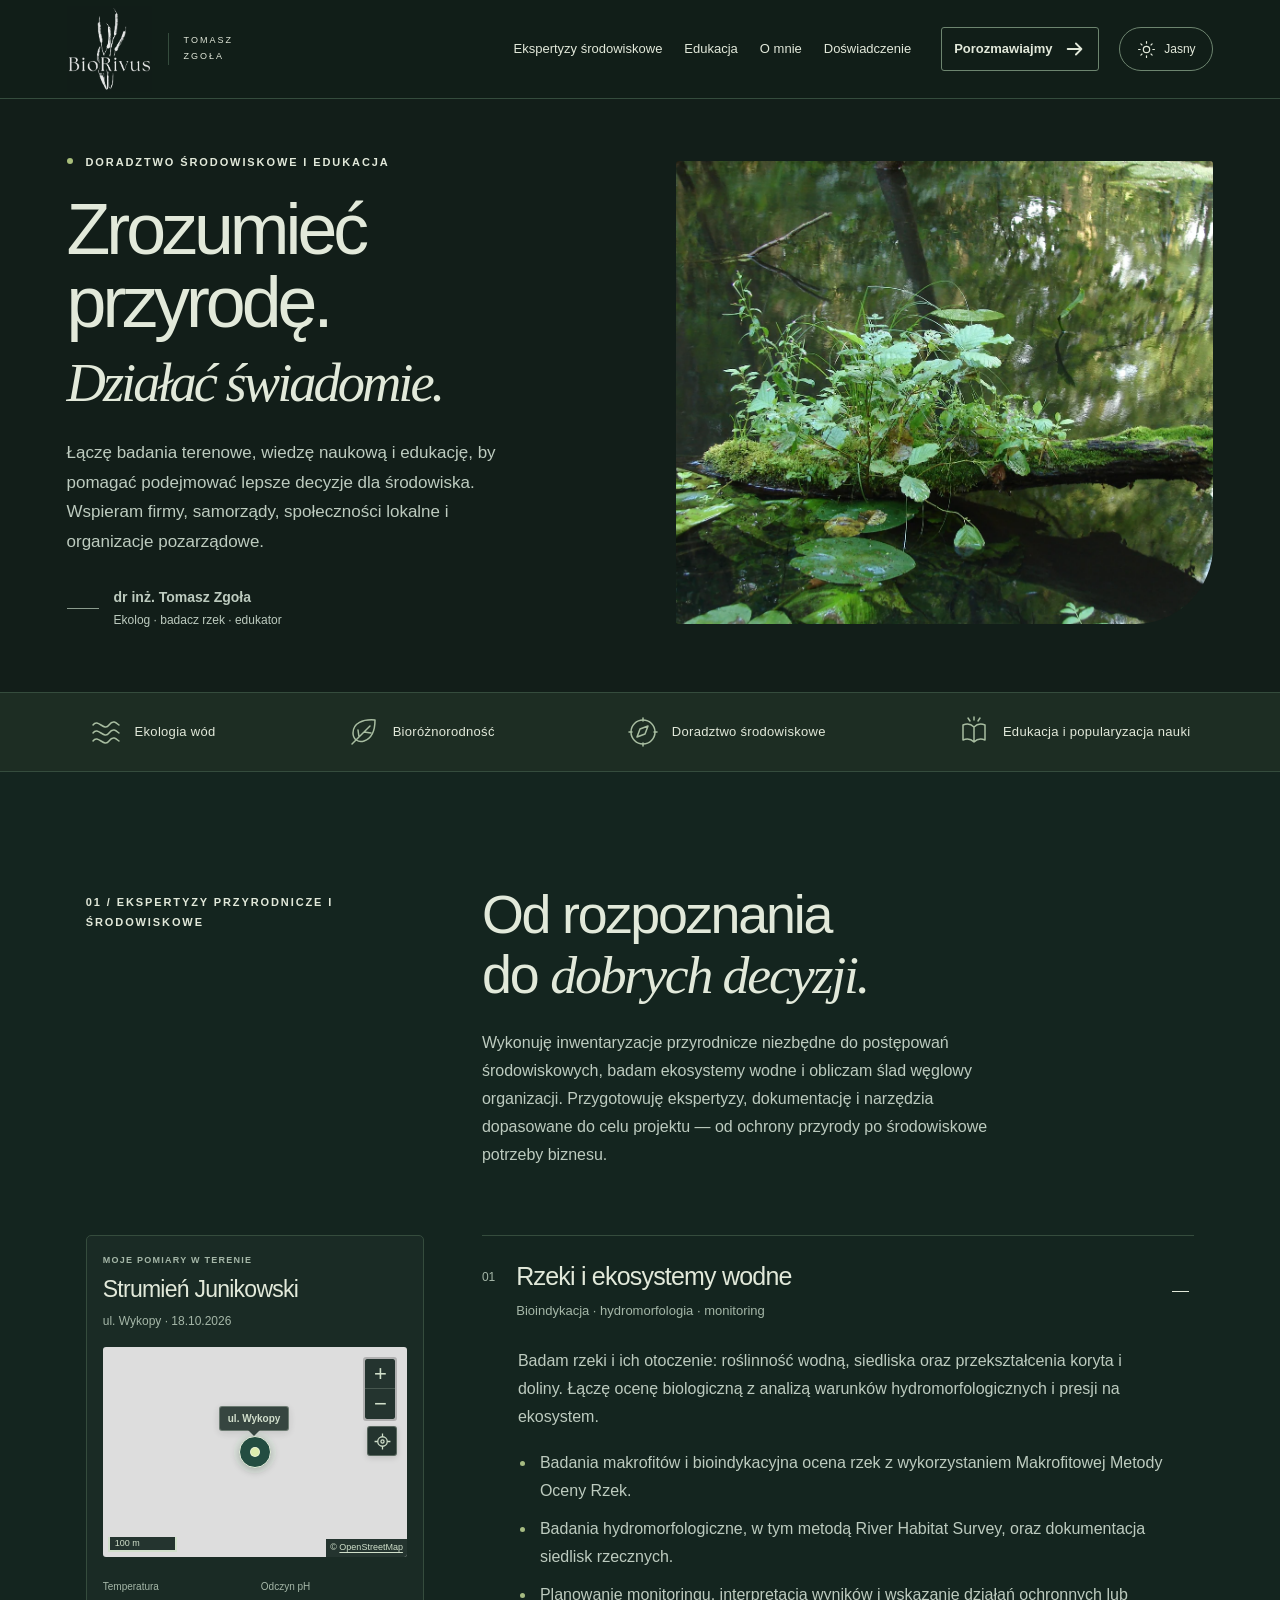
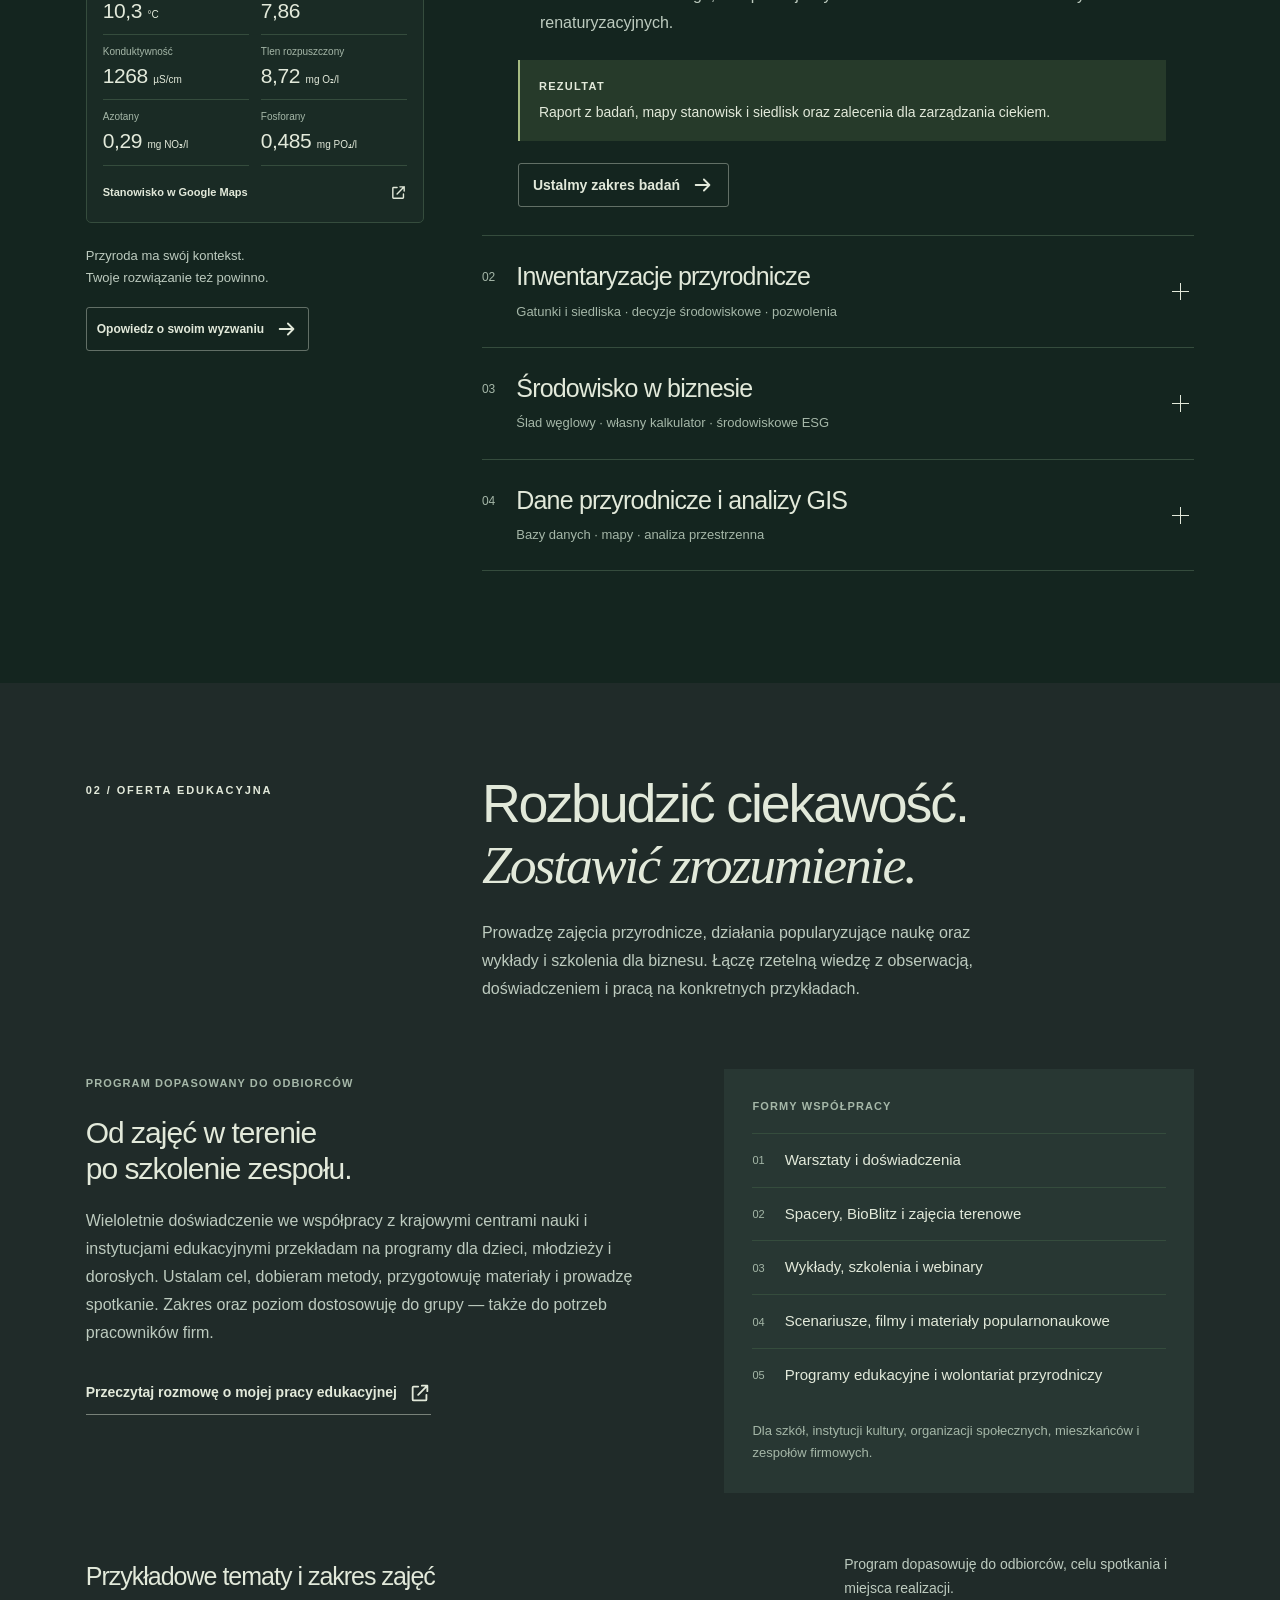
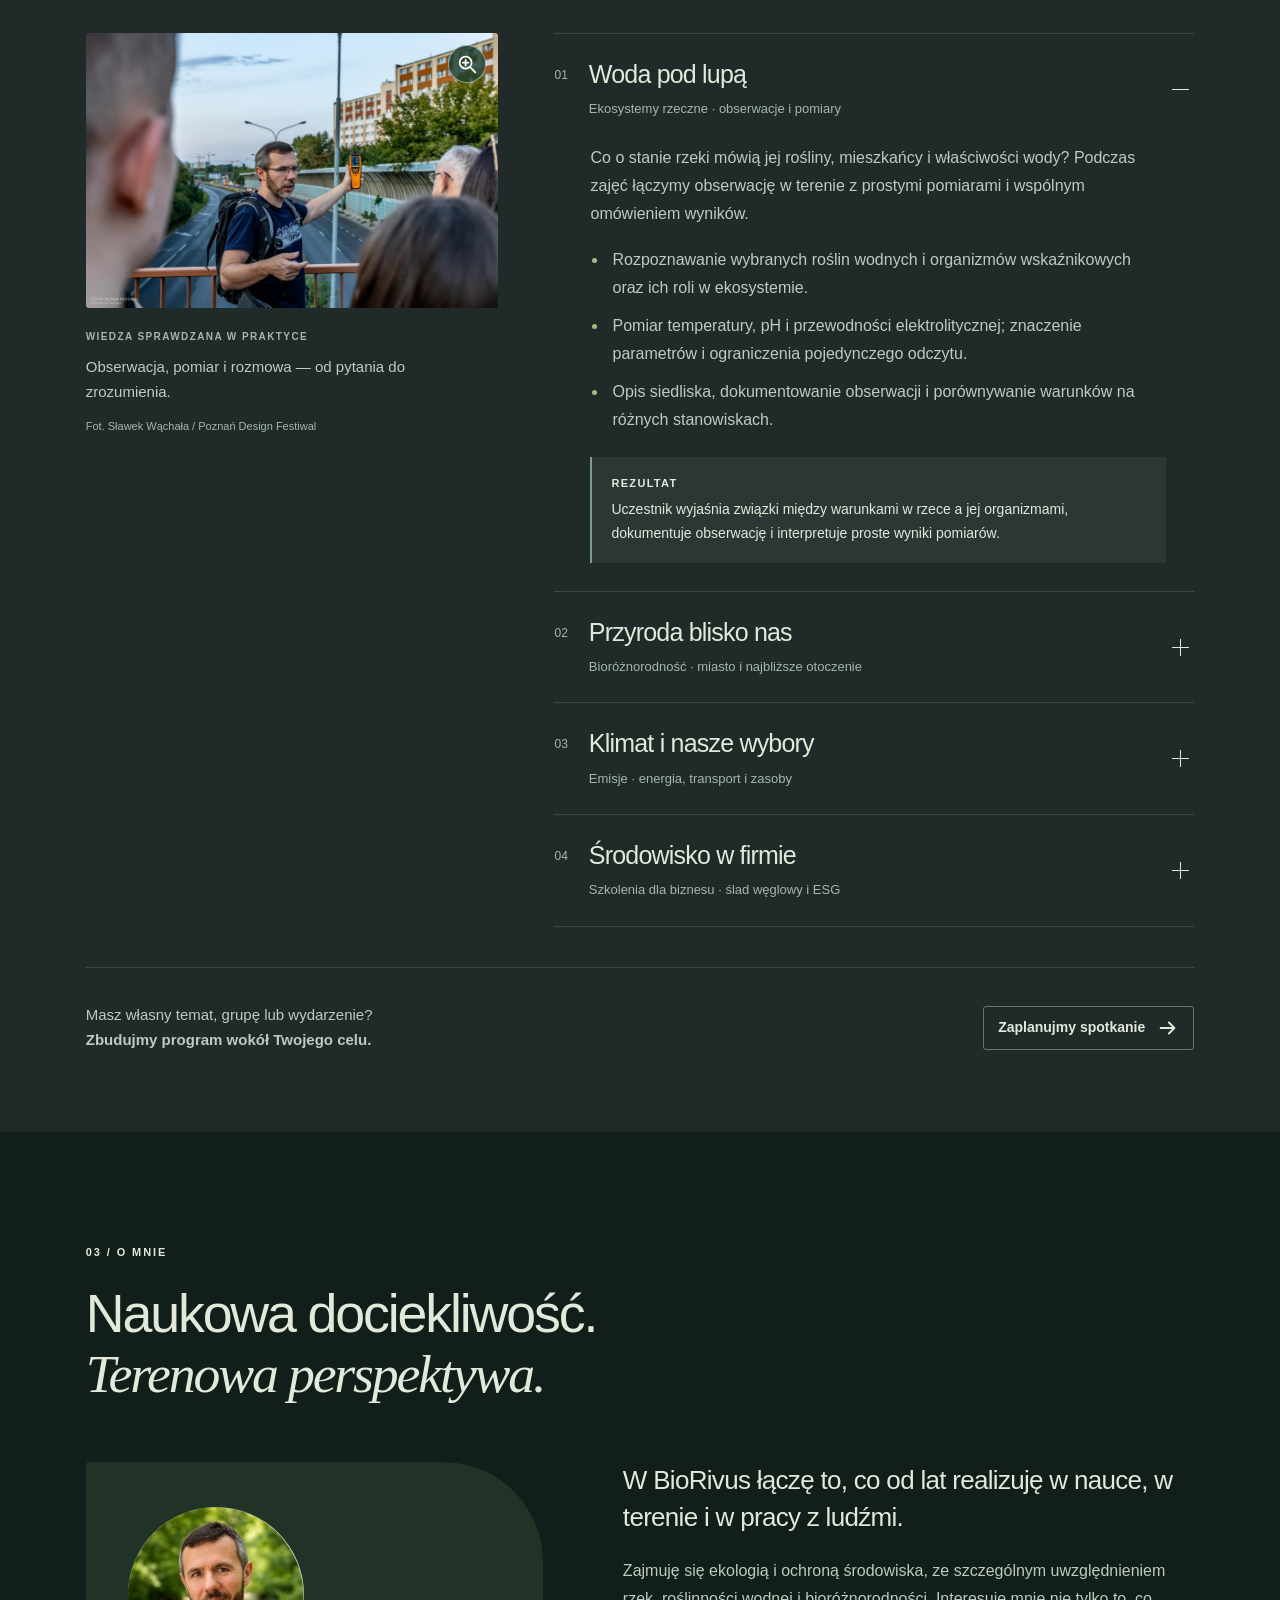
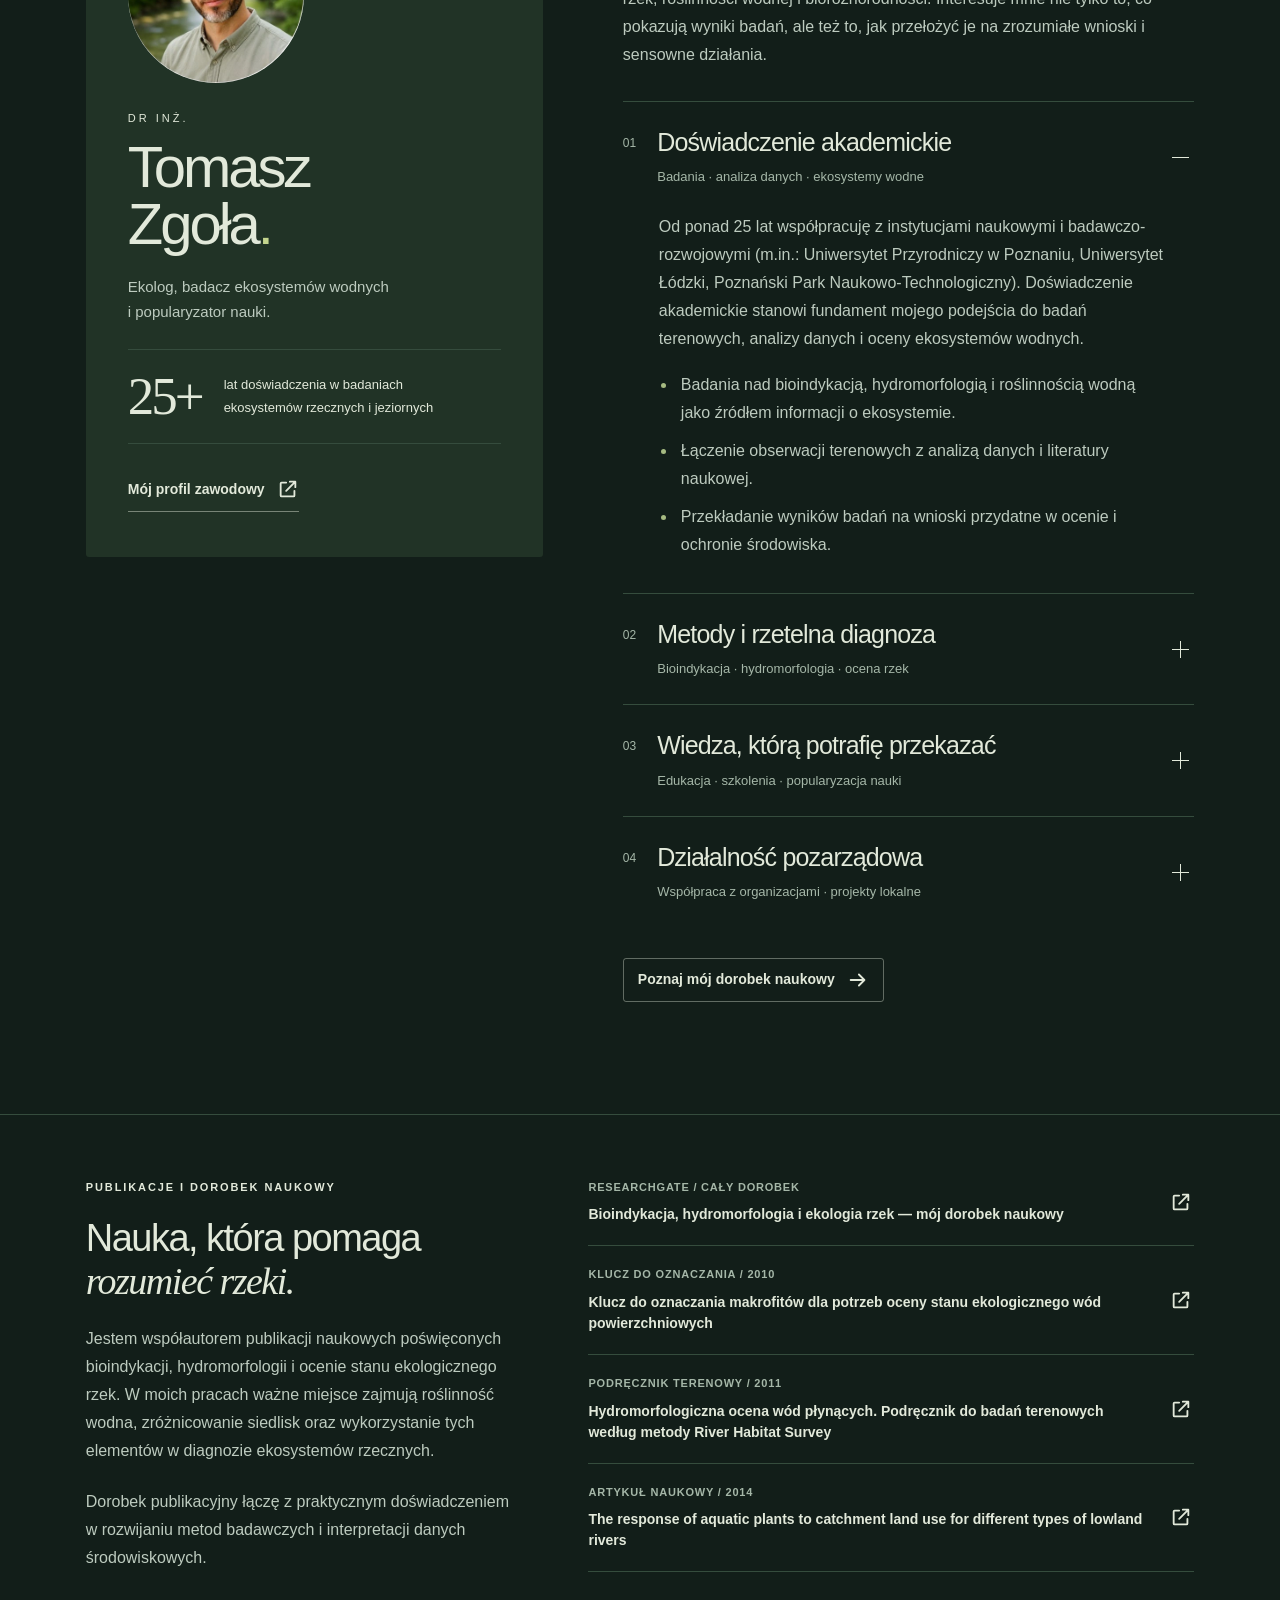
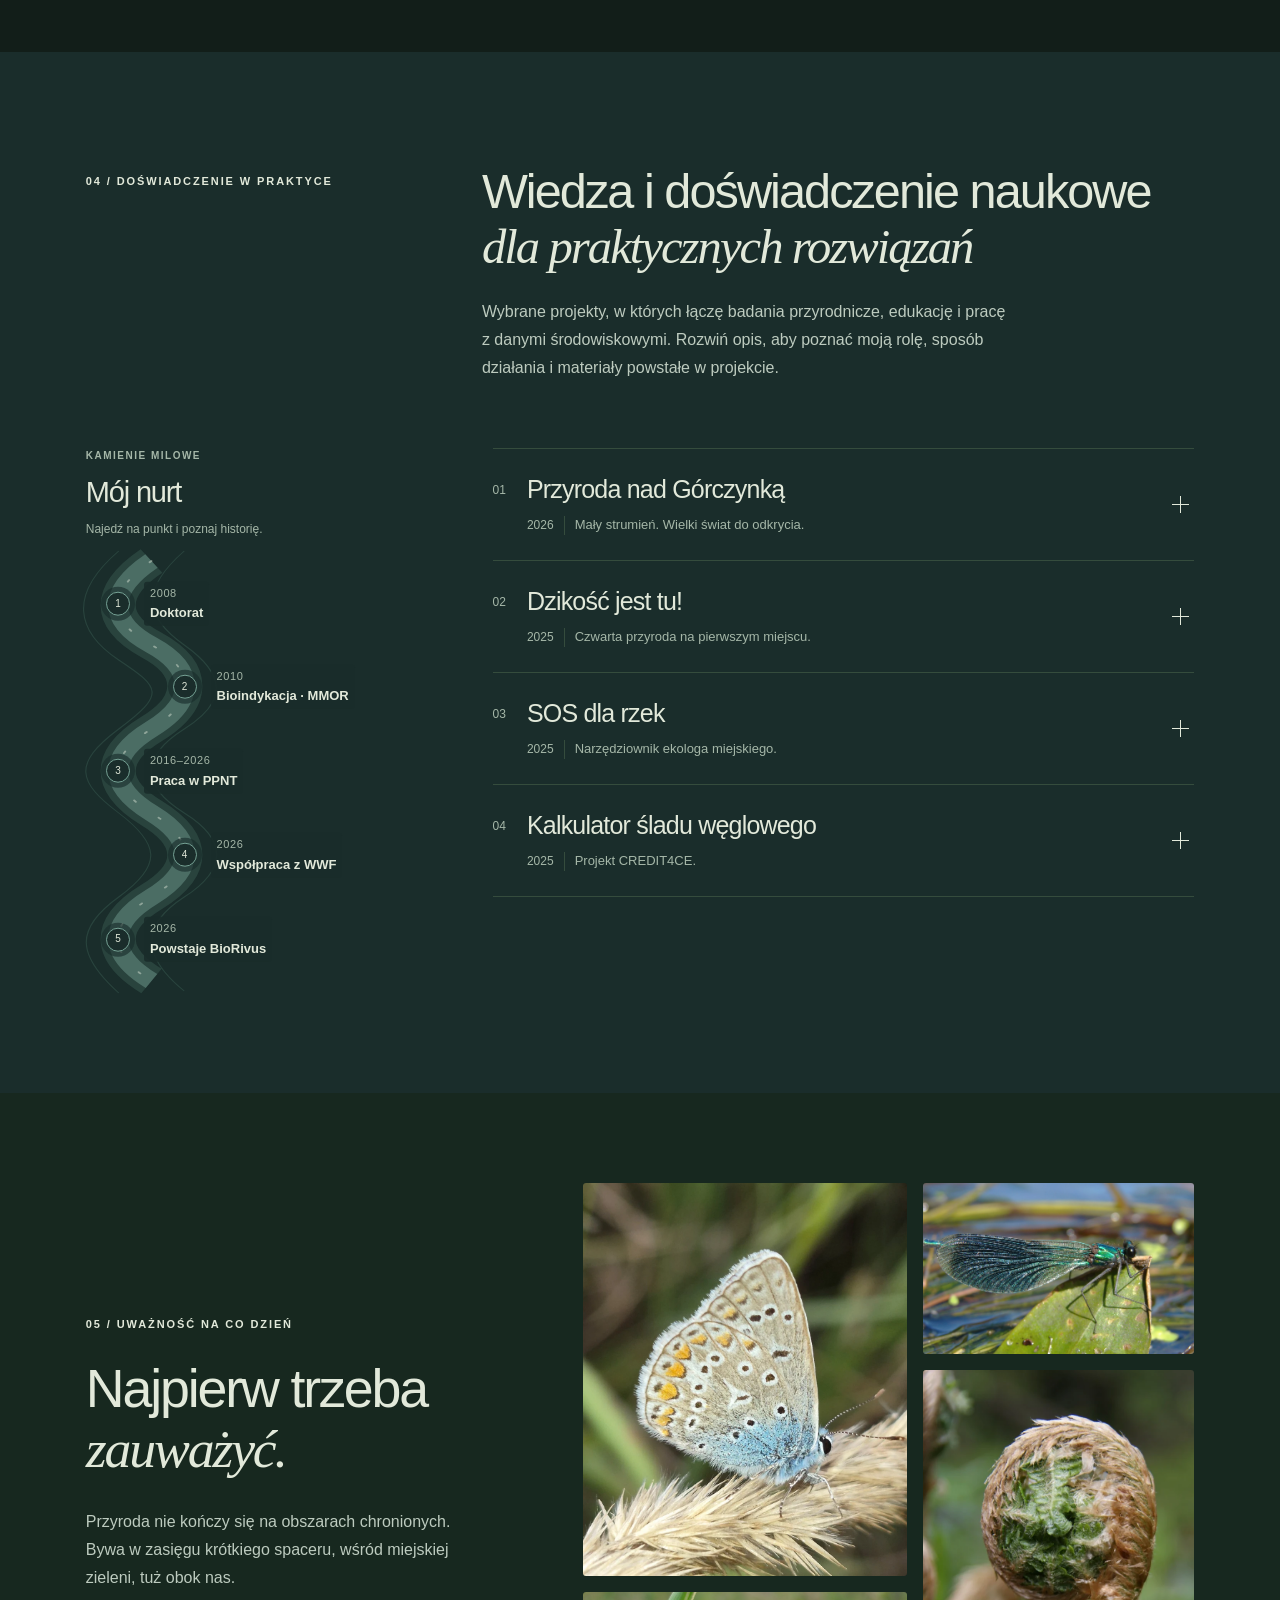
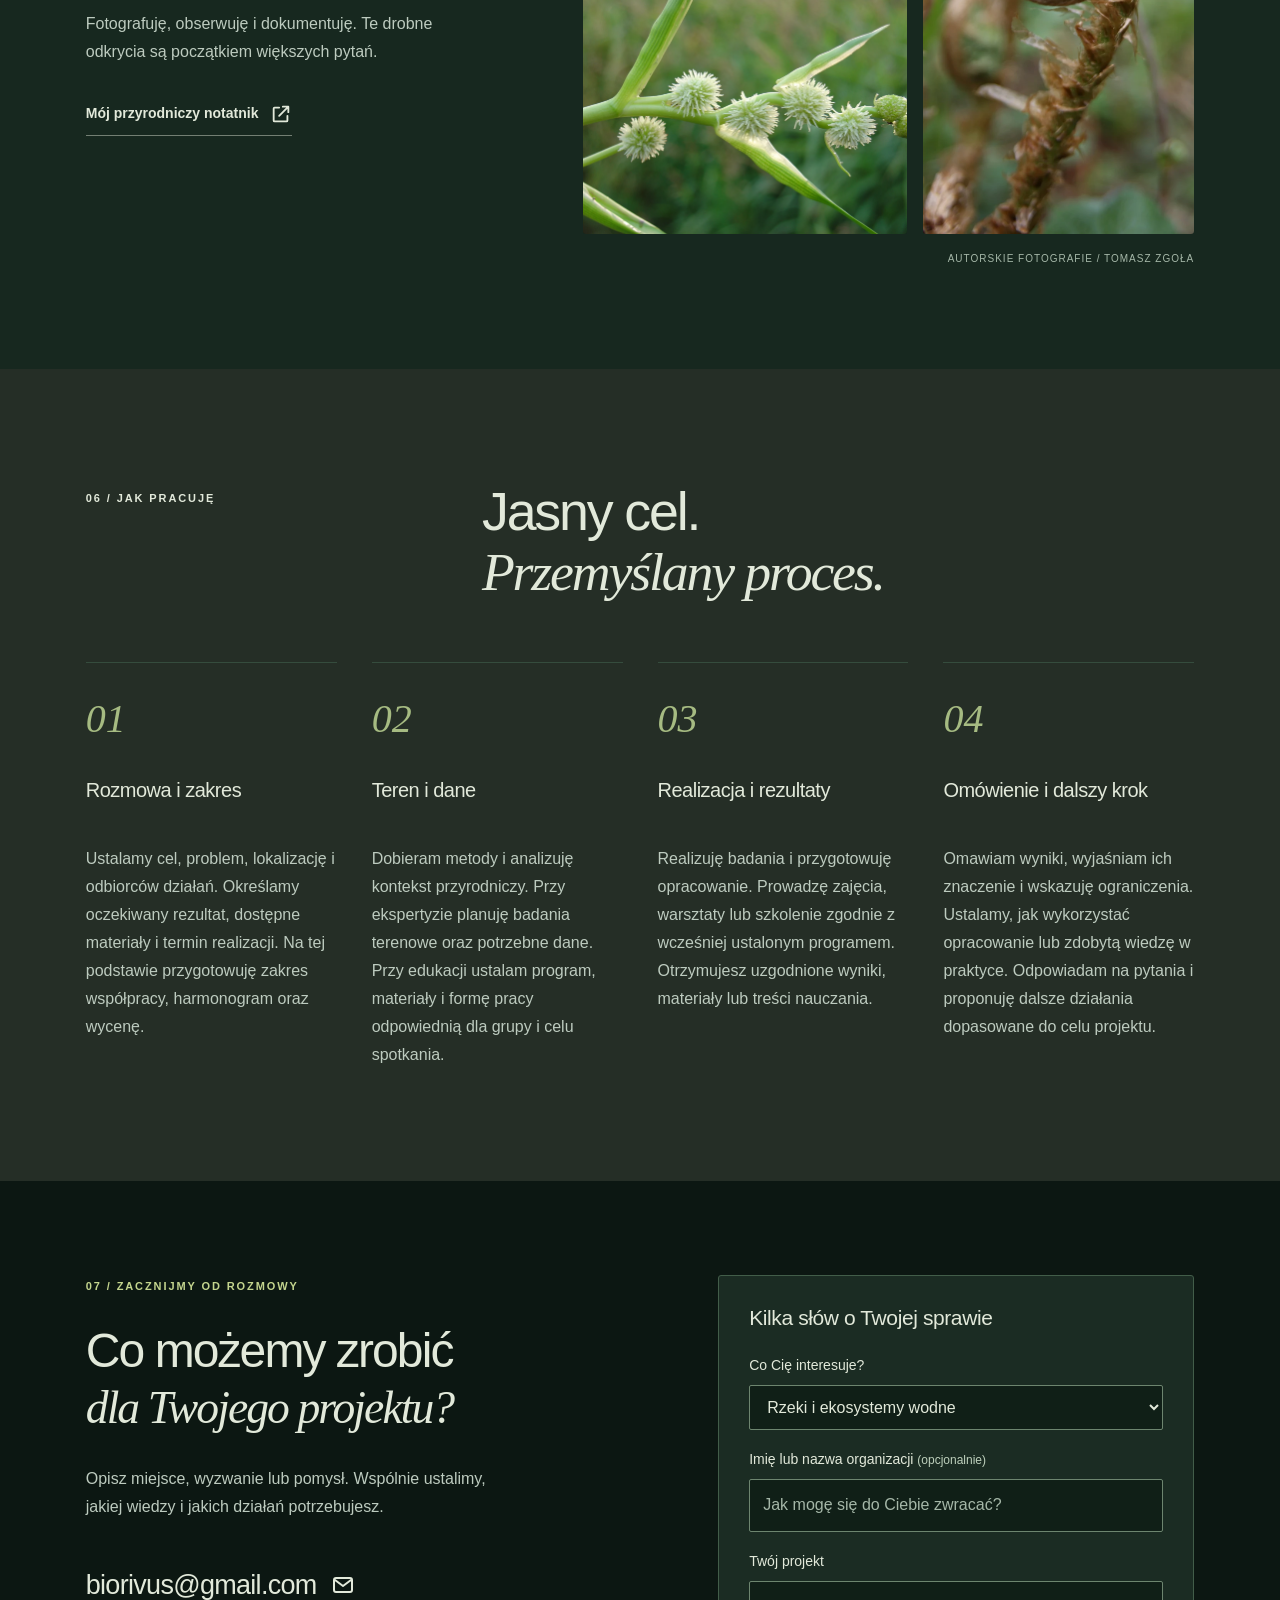
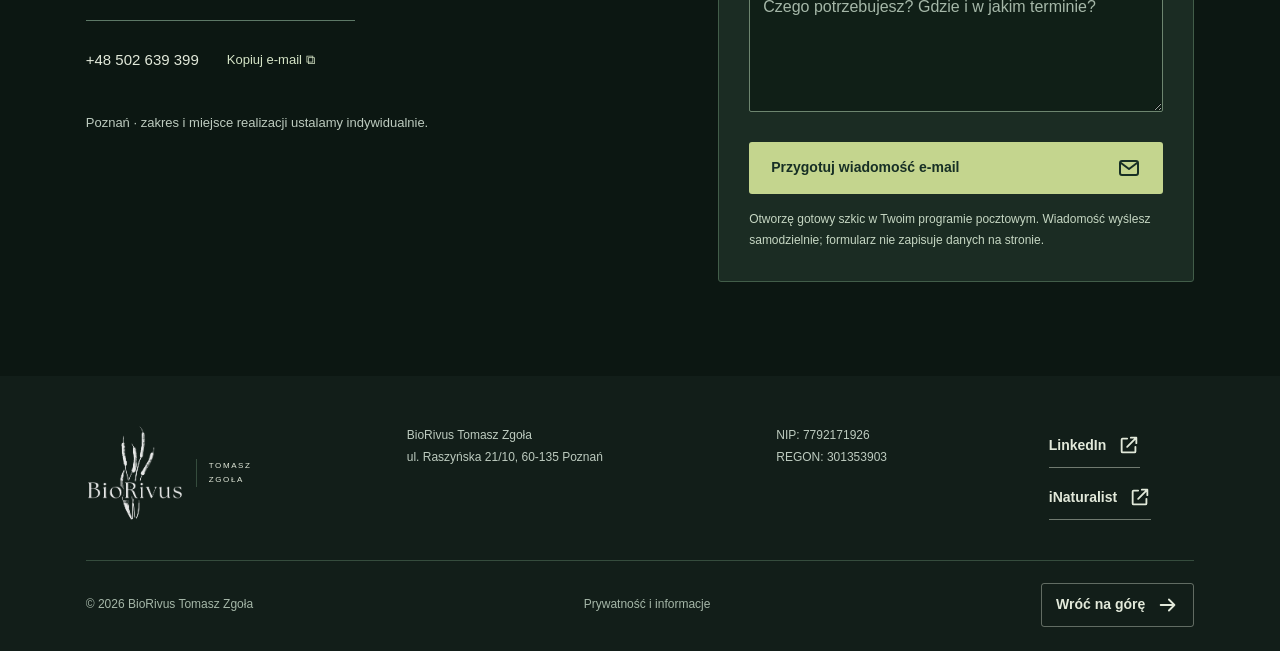
==== commit 6c573f56: "Unify disclosure groups, add sticky profile and refine career tooltips and process" ====
--- a/index.html
+++ b/index.html
@@ -1,6 +1,6 @@
 <!doctype html>
 <html lang="pl" data-theme="dark">
-<head><meta charset="utf-8"><meta name="viewport" content="width=device-width, initial-scale=1"><meta name="theme-color" content="#121e19"><meta name="robots" content="index,follow,max-image-preview:large"><title>BioRivus Tomasz Zgoła | Doradztwo środowiskowe i edukacja</title><meta name="description" content="Inwentaryzacje przyrodnicze do postępowań środowiskowych, badania rzek, kalkulatory i obliczanie śladu węglowego, doradztwo ESG oraz edukacja. BioRivus Tomasz Zgoła."><meta property="og:title" content="BioRivus Tomasz Zgoła | Doradztwo środowiskowe i edukacja"><meta property="og:description" content="Inwentaryzacje przyrodnicze do postępowań środowiskowych, badania rzek, kalkulatory i obliczanie śladu węglowego, doradztwo ESG oraz edukacja. BioRivus Tomasz Zgoła."><meta property="og:type" content="website"><link rel="icon" href="favicon.ico?v=20261025-5" sizes="16x16 32x32 48x48 64x64"><link rel="icon" href="assets/favicon-64.png?v=20261025-5" type="image/png" sizes="64x64"><link rel="apple-touch-icon" href="assets/apple-touch-icon.png?v=20261025-5"><script id="theme-init">(function(){var theme='dark';try{var saved=localStorage.getItem('biorivus-theme');if(saved==='light'||saved==='dark')theme=saved;}catch(e){}document.documentElement.dataset.theme=theme;document.querySelector('meta[name="theme-color"]').content=theme==='dark'?'#121e19':'#f6f5ef';})();</script><link rel="stylesheet" href="style.css"><link rel="stylesheet" href="theme.css?v=20261024-1"><link rel="stylesheet" href="refinements.css?v=20261026-3"><script src="app.js?v=20261026-3" defer></script><script src="field-notes.js?v=20261026-3" defer></script><link rel="canonical" href="https://www.biorivus.pl/"><meta name="author" content="Tomasz Zgoła"><meta property="og:url" content="https://www.biorivus.pl/"><meta property="og:site_name" content="BioRivus Tomasz Zgoła"><meta property="og:locale" content="pl_PL"><meta property="og:image" content="https://www.biorivus.pl/assets/hero-stream.webp"><meta property="og:image:alt" content="Roślinność nad spokojną wodą — fotografia Tomasza Zgoły"><meta name="twitter:card" content="summary_large_image"><meta name="twitter:title" content="BioRivus Tomasz Zgoła | Doradztwo środowiskowe i edukacja"><meta name="twitter:description" content="Inwentaryzacje przyrodnicze do postępowań środowiskowych, badania rzek, kalkulatory i obliczanie śladu węglowego, doradztwo ESG oraz edukacja. BioRivus Tomasz Zgoła."><meta name="twitter:image" content="https://www.biorivus.pl/assets/hero-stream.webp"><script type="application/ld+json">{"@context":"https://schema.org","@graph":[{"@type":"ProfessionalService","@id":"https://www.biorivus.pl/#firma","name":"BioRivus Tomasz Zgoła","url":"https://www.biorivus.pl/","description":"Inwentaryzacje przyrodnicze do postępowań środowiskowych, badania rzek, kalkulatory i obliczanie śladu węglowego, doradztwo ESG oraz edukacja. BioRivus Tomasz Zgoła.","email":"biorivus@gmail.com","telephone":"+48502639399","taxID":"7792171926","address":{"@type":"PostalAddress","streetAddress":"ul. Raszyńska 21/10","addressLocality":"Poznań","postalCode":"60-135","addressCountry":"PL"},"logo":"https://www.biorivus.pl/assets/biorivus-logo.webp","founder":{"@id":"https://www.biorivus.pl/#tomasz-zgola"},"hasOfferCatalog":{"@type":"OfferCatalog","name":"Oferta BioRivus","itemListElement":[{"@type":"OfferCatalog","name":"Ekspertyzy przyrodnicze i środowiskowe","itemListElement":[{"@type":"Offer","itemOffered":{"@type":"Service","name":"Rzeki i ekosystemy wodne","description":"Badam rzeki i ich otoczenie: roślinność wodną, siedliska oraz przekształcenia koryta i doliny. Łączę ocenę biologiczną z analizą warunków hydromorfologicznych i presji na ekosystem.","provider":{"@id":"https://www.biorivus.pl/#firma"},"url":"https://www.biorivus.pl/#oferta"}},{"@type":"Offer","itemOffered":{"@type":"Service","name":"Inwentaryzacje przyrodnicze","description":"Wykonuję inwentaryzacje przyrodnicze na potrzeby postępowań o wydanie decyzji środowiskowych, ocen oddziaływania na środowisko oraz innych pozwoleń i uzgodnień dotyczących inwestycji.","provider":{"@id":"https://www.biorivus.pl/#firma"},"url":"https://www.biorivus.pl/#oferta"}},{"@type":"Offer","itemOffered":{"@type":"Service","name":"Środowisko w biznesie","description":"Obliczam ślad węglowy organizacji i opracowuję spersonalizowane kalkulatory emisji. Pomagam uporządkować dane środowiskowe do raportowania ESG, odpowiedzi dla kontrahentów i planowania redukcji wpływu na środowisko.","provider":{"@id":"https://www.biorivus.pl/#firma"},"url":"https://www.biorivus.pl/#oferta"}},{"@type":"Offer","itemOffered":{"@type":"Service","name":"Dane przyrodnicze i analizy GIS","description":"Przekształcam wyniki badań terenowych i dane przestrzenne w mapy oraz zestawienia przydatne w dokumentacji środowiskowej i zarządzaniu terenem.","provider":{"@id":"https://www.biorivus.pl/#firma"},"url":"https://www.biorivus.pl/#oferta"}}]},{"@type":"OfferCatalog","name":"Oferta edukacyjna","itemListElement":[{"@type":"Offer","itemOffered":{"@type":"Service","name":"Edukacja przyrodnicza i popularyzacja nauki","description":"Warsztaty, zajęcia terenowe, spacery, BioBlitz, wykłady, scenariusze i materiały popularnonaukowe dla dzieci, młodzieży i dorosłych.","provider":{"@id":"https://www.biorivus.pl/#firma"},"url":"https://www.biorivus.pl/#edukacja"}},{"@type":"Offer","itemOffered":{"@type":"Service","name":"Szkolenia środowiskowe dla biznesu","description":"Wykłady, warsztaty i webinary dotyczące śladu węglowego organizacji, kalkulatorów emisji i środowiskowego komponentu ESG.","provider":{"@id":"https://www.biorivus.pl/#firma"},"url":"https://www.biorivus.pl/#edukacja"}}]}]}},{"@type":"Person","@id":"https://www.biorivus.pl/#tomasz-zgola","name":"Tomasz Zgoła","honorificPrefix":"dr inż.","jobTitle":"Ekolog, badacz ekosystemów wodnych i edukator","image":"https://www.biorivus.pl/assets/tomasz-zgola.webp","url":"https://www.biorivus.pl/#kompetencje","worksFor":{"@id":"https://www.biorivus.pl/#firma"},"knowsAbout":["Bioindykacja","Hydromorfologia","Ekologia wód","Bioróżnorodność","Ślad węglowy","Edukacja przyrodnicza","Inwentaryzacje przyrodnicze","Kalkulatory śladu węglowego","Środowiskowy komponent ESG"],"sameAs":["https://www.linkedin.com/in/tomasz-zgo%C5%82a/","https://www.researchgate.net/profile/Tomasz-Zgola","https://www.inaturalist.org/people/tomasz88083"]},{"@type":"WebSite","@id":"https://www.biorivus.pl/#witryna","url":"https://www.biorivus.pl/","name":"BioRivus Tomasz Zgoła","publisher":{"@id":"https://www.biorivus.pl/#firma"},"inLanguage":"pl-PL"},{"@type":"WebPage","@id":"https://www.biorivus.pl/#strona","url":"https://www.biorivus.pl/","name":"BioRivus Tomasz Zgoła | Doradztwo środowiskowe i edukacja","description":"Inwentaryzacje przyrodnicze do postępowań środowiskowych, badania rzek, kalkulatory i obliczanie śladu węglowego, doradztwo ESG oraz edukacja. BioRivus Tomasz Zgoła.","isPartOf":{"@id":"https://www.biorivus.pl/#witryna"},"about":{"@id":"https://www.biorivus.pl/#firma"},"inLanguage":"pl-PL"}]}</script></head>
+<head><meta charset="utf-8"><meta name="viewport" content="width=device-width, initial-scale=1"><meta name="theme-color" content="#121e19"><meta name="robots" content="index,follow,max-image-preview:large"><title>BioRivus Tomasz Zgoła | Doradztwo środowiskowe i edukacja</title><meta name="description" content="Inwentaryzacje przyrodnicze do postępowań środowiskowych, badania rzek, kalkulatory i obliczanie śladu węglowego, doradztwo ESG oraz edukacja. BioRivus Tomasz Zgoła."><meta property="og:title" content="BioRivus Tomasz Zgoła | Doradztwo środowiskowe i edukacja"><meta property="og:description" content="Inwentaryzacje przyrodnicze do postępowań środowiskowych, badania rzek, kalkulatory i obliczanie śladu węglowego, doradztwo ESG oraz edukacja. BioRivus Tomasz Zgoła."><meta property="og:type" content="website"><link rel="icon" href="favicon.ico?v=20261025-5" sizes="16x16 32x32 48x48 64x64"><link rel="icon" href="assets/favicon-64.png?v=20261025-5" type="image/png" sizes="64x64"><link rel="apple-touch-icon" href="assets/apple-touch-icon.png?v=20261025-5"><script id="theme-init">(function(){var theme='dark';try{var saved=localStorage.getItem('biorivus-theme');if(saved==='light'||saved==='dark')theme=saved;}catch(e){}document.documentElement.dataset.theme=theme;document.querySelector('meta[name="theme-color"]').content=theme==='dark'?'#121e19':'#f6f5ef';})();</script><link rel="stylesheet" href="style.css"><link rel="stylesheet" href="theme.css?v=20261024-1"><link rel="stylesheet" href="refinements.css?v=20261026-4"><script src="app.js?v=20261026-4" defer></script><script src="field-notes.js?v=20261026-4" defer></script><link rel="canonical" href="https://www.biorivus.pl/"><meta name="author" content="Tomasz Zgoła"><meta property="og:url" content="https://www.biorivus.pl/"><meta property="og:site_name" content="BioRivus Tomasz Zgoła"><meta property="og:locale" content="pl_PL"><meta property="og:image" content="https://www.biorivus.pl/assets/hero-stream.webp"><meta property="og:image:alt" content="Roślinność nad spokojną wodą — fotografia Tomasza Zgoły"><meta name="twitter:card" content="summary_large_image"><meta name="twitter:title" content="BioRivus Tomasz Zgoła | Doradztwo środowiskowe i edukacja"><meta name="twitter:description" content="Inwentaryzacje przyrodnicze do postępowań środowiskowych, badania rzek, kalkulatory i obliczanie śladu węglowego, doradztwo ESG oraz edukacja. BioRivus Tomasz Zgoła."><meta name="twitter:image" content="https://www.biorivus.pl/assets/hero-stream.webp"><script type="application/ld+json">{"@context":"https://schema.org","@graph":[{"@type":"ProfessionalService","@id":"https://www.biorivus.pl/#firma","name":"BioRivus Tomasz Zgoła","url":"https://www.biorivus.pl/","description":"Inwentaryzacje przyrodnicze do postępowań środowiskowych, badania rzek, kalkulatory i obliczanie śladu węglowego, doradztwo ESG oraz edukacja. BioRivus Tomasz Zgoła.","email":"biorivus@gmail.com","telephone":"+48502639399","taxID":"7792171926","address":{"@type":"PostalAddress","streetAddress":"ul. Raszyńska 21/10","addressLocality":"Poznań","postalCode":"60-135","addressCountry":"PL"},"logo":"https://www.biorivus.pl/assets/biorivus-logo.webp","founder":{"@id":"https://www.biorivus.pl/#tomasz-zgola"},"hasOfferCatalog":{"@type":"OfferCatalog","name":"Oferta BioRivus","itemListElement":[{"@type":"OfferCatalog","name":"Ekspertyzy przyrodnicze i środowiskowe","itemListElement":[{"@type":"Offer","itemOffered":{"@type":"Service","name":"Rzeki i ekosystemy wodne","description":"Badam rzeki i ich otoczenie: roślinność wodną, siedliska oraz przekształcenia koryta i doliny. Łączę ocenę biologiczną z analizą warunków hydromorfologicznych i presji na ekosystem.","provider":{"@id":"https://www.biorivus.pl/#firma"},"url":"https://www.biorivus.pl/#oferta"}},{"@type":"Offer","itemOffered":{"@type":"Service","name":"Inwentaryzacje przyrodnicze","description":"Wykonuję inwentaryzacje przyrodnicze na potrzeby postępowań o wydanie decyzji środowiskowych, ocen oddziaływania na środowisko oraz innych pozwoleń i uzgodnień dotyczących inwestycji.","provider":{"@id":"https://www.biorivus.pl/#firma"},"url":"https://www.biorivus.pl/#oferta"}},{"@type":"Offer","itemOffered":{"@type":"Service","name":"Środowisko w biznesie","description":"Obliczam ślad węglowy organizacji i opracowuję spersonalizowane kalkulatory emisji. Pomagam uporządkować dane środowiskowe do raportowania ESG, odpowiedzi dla kontrahentów i planowania redukcji wpływu na środowisko.","provider":{"@id":"https://www.biorivus.pl/#firma"},"url":"https://www.biorivus.pl/#oferta"}},{"@type":"Offer","itemOffered":{"@type":"Service","name":"Dane przyrodnicze i analizy GIS","description":"Przekształcam wyniki badań terenowych i dane przestrzenne w mapy oraz zestawienia przydatne w dokumentacji środowiskowej i zarządzaniu terenem.","provider":{"@id":"https://www.biorivus.pl/#firma"},"url":"https://www.biorivus.pl/#oferta"}}]},{"@type":"OfferCatalog","name":"Oferta edukacyjna","itemListElement":[{"@type":"Offer","itemOffered":{"@type":"Service","name":"Edukacja przyrodnicza i popularyzacja nauki","description":"Warsztaty, zajęcia terenowe, spacery, BioBlitz, wykłady, scenariusze i materiały popularnonaukowe dla dzieci, młodzieży i dorosłych.","provider":{"@id":"https://www.biorivus.pl/#firma"},"url":"https://www.biorivus.pl/#edukacja"}},{"@type":"Offer","itemOffered":{"@type":"Service","name":"Szkolenia środowiskowe dla biznesu","description":"Wykłady, warsztaty i webinary dotyczące śladu węglowego organizacji, kalkulatorów emisji i środowiskowego komponentu ESG.","provider":{"@id":"https://www.biorivus.pl/#firma"},"url":"https://www.biorivus.pl/#edukacja"}}]}]}},{"@type":"Person","@id":"https://www.biorivus.pl/#tomasz-zgola","name":"Tomasz Zgoła","honorificPrefix":"dr inż.","jobTitle":"Ekolog, badacz ekosystemów wodnych i edukator","image":"https://www.biorivus.pl/assets/tomasz-zgola.webp","url":"https://www.biorivus.pl/#kompetencje","worksFor":{"@id":"https://www.biorivus.pl/#firma"},"knowsAbout":["Bioindykacja","Hydromorfologia","Ekologia wód","Bioróżnorodność","Ślad węglowy","Edukacja przyrodnicza","Inwentaryzacje przyrodnicze","Kalkulatory śladu węglowego","Środowiskowy komponent ESG"],"sameAs":["https://www.linkedin.com/in/tomasz-zgo%C5%82a/","https://www.researchgate.net/profile/Tomasz-Zgola","https://www.inaturalist.org/people/tomasz88083"]},{"@type":"WebSite","@id":"https://www.biorivus.pl/#witryna","url":"https://www.biorivus.pl/","name":"BioRivus Tomasz Zgoła","publisher":{"@id":"https://www.biorivus.pl/#firma"},"inLanguage":"pl-PL"},{"@type":"WebPage","@id":"https://www.biorivus.pl/#strona","url":"https://www.biorivus.pl/","name":"BioRivus Tomasz Zgoła | Doradztwo środowiskowe i edukacja","description":"Inwentaryzacje przyrodnicze do postępowań środowiskowych, badania rzek, kalkulatory i obliczanie śladu węglowego, doradztwo ESG oraz edukacja. BioRivus Tomasz Zgoła.","isPartOf":{"@id":"https://www.biorivus.pl/#witryna"},"about":{"@id":"https://www.biorivus.pl/#firma"},"inLanguage":"pl-PL"}]}</script></head>
 <body>
 <a class="skip" href="#main">Przejdź do treści</a>
 <header class="header"><a class="brand" href="#start" aria-label="BioRivus Tomasz Zgoła — strona główna"><img class="brand-logo" src="assets/biorivus-logo.webp" width="498" height="500" alt="BioRivus — logo z motywem roślin wodnych"><small>TOMASZ<br>ZGOŁA</small></a><div class="header-actions"><button class="theme-toggle" id="theme-toggle" type="button" aria-label="Włącz jasny motyw" title="Włącz jasny motyw" hidden><svg class="theme-sun" width="19" height="19" viewBox="0 0 24 24" fill="none" stroke="currentColor" stroke-width="1.5" stroke-linecap="round" aria-hidden="true"><circle cx="12" cy="12" r="4"/><path d="M12 2v2m0 16v2M2 12h2m16 0h2M4.9 4.9l1.4 1.4m11.4 11.4 1.4 1.4M4.9 19.1l1.4-1.4M17.7 6.3l1.4-1.4"/></svg><svg class="theme-moon" width="19" height="19" viewBox="0 0 24 24" fill="none" stroke="currentColor" stroke-width="1.5" stroke-linecap="round" stroke-linejoin="round" aria-hidden="true"><path d="M20.6 13.2A8.8 8.8 0 0 1 10.8 3.4a8.8 8.8 0 1 0 9.8 9.8Z"/></svg><span class="theme-label">Jasny</span></button><button class="menu-toggle" aria-expanded="false" aria-controls="navigation"><span>Menu</span><svg width="22" height="16" viewBox="0 0 22 16" aria-hidden="true"><path d="M0 2h22M0 8h22M0 14h22"/></svg></button></div><nav id="navigation" aria-label="Menu główne"><a href="#oferta">Ekspertyzy środowiskowe</a><a href="#edukacja">Edukacja</a><a href="#kompetencje">O mnie</a><a href="#projekty">Doświadczenie</a><a class="nav-cta section-link" href="#kontakt"><span class="link-label">Porozmawiajmy</span><svg class="link-icon" width="22" height="22" viewBox="0 0 24 24" fill="none" stroke="currentColor" stroke-width="2" stroke-linecap="round" stroke-linejoin="round" aria-hidden="true" focusable="false"><path d="M4 12h15m-6-6 6 6-6 6"/></svg></a></nav></header>
@@ -8,23 +8,23 @@
 <section class="hero" id="start" aria-labelledby="hero-title"><div class="hero-copy"><p class="eyebrow"><span class="tiny-dot"></span> DORADZTWO ŚRODOWISKOWE I EDUKACJA</p><h1 id="hero-title">Zrozumieć<br>przyrodę.<br><em>Działać świadomie.</em></h1><p class="hero-intro">Łączę badania terenowe, wiedzę naukową i edukację, by pomagać podejmować lepsze decyzje dla środowiska. Wspieram firmy, samorządy, społeczności lokalne i organizacje pozarządowe.</p><div class="hero-author"><span class="author-rule"></span><p><strong>dr inż. Tomasz Zgoła</strong><br>Ekolog · badacz rzek · edukator</p></div></div><div class="hero-visual hero-landscape"><img src="assets/hero-stream.webp" width="1400" height="1005" alt="Rośliny na omszałym pniu nad spokojną wodą — fotografia Tomasza Zgoły" fetchpriority="high"></div></section>
 <div class="expertise-strip" aria-label="Główne obszary specjalizacji"><span class="specialty"><svg class="specialty-symbol" viewBox="0 0 32 32" fill="none" stroke="currentColor" stroke-width="1.5" stroke-linecap="round" stroke-linejoin="round" aria-hidden="true" focusable="false"><path d="M3 9c5-7 11 7 16 0s9 0 10 0M3 17c5-7 11 7 16 0s9 0 10 0M3 25c5-7 11 7 16 0s9 0 10 0"/></svg><span>Ekologia wód</span></span><span class="specialty"><svg class="specialty-symbol" viewBox="0 0 32 32" fill="none" stroke="currentColor" stroke-width="1.5" stroke-linecap="round" stroke-linejoin="round" aria-hidden="true" focusable="false"><path d="M27 4C15 3 5 7 5 17c0 6 5 10 11 8C25 22 27 12 27 4Z"/><path d="M4 28 22 10M11 21l-1-7m6 2 7 1"/></svg><span>Bioróżnorodność</span></span><span class="specialty"><svg class="specialty-symbol" viewBox="0 0 32 32" fill="none" stroke="currentColor" stroke-width="1.5" stroke-linecap="round" stroke-linejoin="round" aria-hidden="true" focusable="false"><circle cx="16" cy="16" r="12"/><path d="m21 10-3 8-8 3 3-8z"/><path d="M16 2v3m0 22v3M2 16h3m22 0h3"/></svg><span>Doradztwo środowiskowe</span></span><span class="specialty"><svg class="specialty-symbol" viewBox="0 0 32 32" fill="none" stroke="currentColor" stroke-width="1.5" stroke-linecap="round" stroke-linejoin="round" aria-hidden="true" focusable="false"><path d="M5 24V9c5-2 8-1 11 2 3-3 6-4 11-2v15c-5-2-8-1-11 2-3-3-6-4-11-2ZM16 11v15M12 5l-2-3m10 3 2-3M16 4V1"/></svg><span>Edukacja i popularyzacja nauki</span></span></div>
 <div class="expertise-section"><section class="section offer" id="oferta" aria-labelledby="offer-title"><div class="section-heading"><p class="eyebrow">01 / EKSPERTYZY PRZYRODNICZE I ŚRODOWISKOWE</p><div><h2 id="offer-title">Od rozpoznania<br>do <em>dobrych decyzji.</em></h2><p>Wykonuję inwentaryzacje przyrodnicze niezbędne do postępowań środowiskowych, badam ekosystemy wodne i obliczam ślad węglowy organizacji. Przygotowuję ekspertyzy, dokumentację i narzędzia dopasowane do celu projektu — od ochrony przyrody po środowiskowe potrzeby biznesu.</p></div></div><div class="offer-layout"><aside class="offer-aside" aria-label="Stanowisko badawcze i wyniki pomiarów"><div class="research-station" aria-labelledby="station-title"><div class="station-heading"><span class="station-kicker">MOJE POMIARY W TERENIE</span><h3 id="station-title">Strumień Junikowski</h3><p>ul. Wykopy · <time datetime="2026-10-18">18.10.2026</time></p></div><div class="station-map-shell"><div id="station-map" class="station-map" data-tile-url="https://tile.openstreetmap.org/{z}/{x}/{y}.png" role="region" aria-label="Mapa stanowiska badawczego: Strumień Junikowski przy ul. Wykopy, Poznań"><span class="station-map-placeholder">Stanowisko przy ul. Wykopy</span></div><button type="button" class="station-recenter" aria-label="Pokaż ponownie stanowisko na mapie" title="Wróć do stanowiska" hidden><svg viewBox="0 0 24 24" fill="none" stroke="currentColor" stroke-width="1.6" aria-hidden="true"><circle cx="12" cy="12" r="6"/><circle cx="12" cy="12" r="2"/><path d="M12 2v4m0 12v4M2 12h4m12 0h4"/></svg></button></div><dl class="station-measurements"><div><dt>Temperatura</dt><dd>10,3 <span>°C</span></dd></div><div><dt>Odczyn pH</dt><dd>7,86</dd></div><div><dt>Konduktywność</dt><dd>1268 <span>µS/cm</span></dd></div><div><dt>Tlen rozpuszczony</dt><dd>8,72 <span>mg O₂/l</span></dd></div><div><dt>Azotany</dt><dd>0,29 <span>mg NO₃/l</span></dd></div><div><dt>Fosforany</dt><dd>0,485 <span>mg PO₄/l</span></dd></div></dl><a class="source-link station-map-link" href="https://www.google.com/maps/search/?api=1&amp;query=52.37244358899235%2C16.857199634939064" target="_blank" rel="noopener noreferrer"><span class="link-label">Stanowisko w Google Maps</span><svg class="link-icon" width="22" height="22" viewBox="0 0 24 24" fill="none" stroke="currentColor" stroke-width="2" stroke-linecap="round" stroke-linejoin="round" aria-hidden="true" focusable="false"><path d="M14 4h6v6m0-6L10 14M10 5H5a1 1 0 0 0-1 1v13a1 1 0 0 0 1 1h13a1 1 0 0 0 1-1v-5"/></svg></a></div><p>Przyroda ma swój kontekst.<br><strong>Twoje rozwiązanie też powinno.</strong></p><a class="section-link" href="#kontakt"><span class="link-label">Opowiedz o swoim wyzwaniu</span><svg class="link-icon" width="22" height="22" viewBox="0 0 24 24" fill="none" stroke="currentColor" stroke-width="2" stroke-linecap="round" stroke-linejoin="round" aria-hidden="true" focusable="false"><path d="M4 12h15m-6-6 6 6-6 6"/></svg></a></aside><div class="service-list">
-<details class="service" open><summary><span class="service-num">01</span><div><h3>Rzeki i ekosystemy wodne</h3><p>Bioindykacja · hydromorfologia · monitoring</p></div><span class="plus" aria-hidden="true"></span></summary><div class="service-content"><p>Badam rzeki i ich otoczenie: roślinność wodną, siedliska oraz przekształcenia koryta i doliny. Łączę ocenę biologiczną z analizą warunków hydromorfologicznych i presji na ekosystem.</p><ul><li>Badania makrofitów i bioindykacyjna ocena rzek z wykorzystaniem Makrofitowej Metody Oceny Rzek.</li><li>Badania hydromorfologiczne, w tym metodą River Habitat Survey, oraz dokumentacja siedlisk rzecznych.</li><li>Planowanie monitoringu, interpretacja wyników i wskazanie działań ochronnych lub renaturyzacyjnych.</li></ul><div class="deliverable"><span>REZULTAT</span> Raport z badań, mapy stanowisk i siedlisk oraz zalecenia dla zarządzania ciekiem.</div><a href="#kontakt" class="service-contact section-link" data-topic="Rzeki i ekosystemy wodne"><span class="link-label">Ustalmy zakres badań</span><svg class="link-icon" width="22" height="22" viewBox="0 0 24 24" fill="none" stroke="currentColor" stroke-width="2" stroke-linecap="round" stroke-linejoin="round" aria-hidden="true" focusable="false"><path d="M4 12h15m-6-6 6 6-6 6"/></svg></a></div></details>
-<details class="service"><summary><span class="service-num">02</span><div><h3>Inwentaryzacje przyrodnicze</h3><p>Gatunki i siedliska · decyzje środowiskowe · pozwolenia</p></div><span class="plus" aria-hidden="true"></span></summary><div class="service-content"><p>Wykonuję inwentaryzacje przyrodnicze na potrzeby postępowań o wydanie decyzji środowiskowych, ocen oddziaływania na środowisko oraz innych pozwoleń i uzgodnień dotyczących inwestycji.</p><ul><li>Rozpoznanie gatunków i siedlisk, lokalizacja stanowisk oraz dokumentacja terenowa i fotograficzna.</li><li>Zakres i harmonogram badań dopasowane do rodzaju inwestycji, sezonowości przyrody i wymagań postępowania.</li><li>Opracowania przyrodnicze do kart informacyjnych przedsięwzięć i raportów OOŚ, postępowań wodnoprawnych oraz zezwoleń dotyczących gatunków chronionych.</li><li>Ocena potencjalnych kolizji z przyrodą i zalecenia ograniczające oddziaływanie planowanych działań.</li></ul><div class="deliverable"><span>REZULTAT</span> Dokumentacja inwentaryzacji, mapy i dane GIS do wykorzystania w postępowaniu środowiskowym.</div><a href="#kontakt" class="service-contact section-link" data-topic="Inwentaryzacje przyrodnicze"><span class="link-label">Omówmy inwestycję i terminy</span><svg class="link-icon" width="22" height="22" viewBox="0 0 24 24" fill="none" stroke="currentColor" stroke-width="2" stroke-linecap="round" stroke-linejoin="round" aria-hidden="true" focusable="false"><path d="M4 12h15m-6-6 6 6-6 6"/></svg></a></div></details>
-<details class="service"><summary><span class="service-num">03</span><div><h3>Środowisko w biznesie</h3><p>Ślad węglowy · własny kalkulator · środowiskowe ESG</p></div><span class="plus" aria-hidden="true"></span></summary><div class="service-content"><p>Obliczam ślad węglowy organizacji i opracowuję spersonalizowane kalkulatory emisji. Pomagam uporządkować dane środowiskowe do raportowania ESG, odpowiedzi dla kontrahentów i planowania redukcji wpływu na środowisko.</p><ul><li><strong>Ślad węglowy organizacji:</strong> ustalenie granic obliczeń, zebranie danych i dobór wskaźników; zakresy 1 i 2 oraz właściwe kategorie zakresu 3 według GHG Protocol.</li><li><strong>Spersonalizowany kalkulator:</strong> metodyka, wskaźniki emisji, formularze danych i funkcje dopasowane do działalności podmiotu, w tym porównywanie okresów i scenariuszy redukcji.</li><li><strong>Środowiskowy komponent ESG:</strong> dane i wskaźniki dotyczące klimatu, energii, wody, zanieczyszczeń, bioróżnorodności i zasobów; wsparcie zgodnie z właściwymi wymaganiami ESRS lub dobrowolnym standardem VS, rozwijającym VSME.</li></ul><div class="deliverable"><span>REZULTAT</span> Bilans emisji z opisem założeń, spersonalizowany kalkulator lub uporządkowany zestaw danych i rekomendacji środowiskowych do raportowania ESG — zależnie od uzgodnionego zakresu.</div><p class="service-standards"><span class="standards-label">Punkty odniesienia</span><a href="https://ghgprotocol.org/corporate-standard" target="_blank" rel="noopener noreferrer" class="source-link"><span class="link-label">GHG Protocol</span><svg class="link-icon" width="22" height="22" viewBox="0 0 24 24" fill="none" stroke="currentColor" stroke-width="2" stroke-linecap="round" stroke-linejoin="round" aria-hidden="true" focusable="false"><path d="M14 4h6v6m0-6L10 14M10 5H5a1 1 0 0 0-1 1v13a1 1 0 0 0 1 1h13a1 1 0 0 0 1-1v-5"/></svg></a><a href="https://www.efrag.org/en/news-and-calendar/news/european-commission-adopts-revised-esrs-and-voluntary-sustainability-reporting-standard-efrag" target="_blank" rel="noopener noreferrer" class="source-link"><span class="link-label">ESRS i dobrowolny standard VS</span><svg class="link-icon" width="22" height="22" viewBox="0 0 24 24" fill="none" stroke="currentColor" stroke-width="2" stroke-linecap="round" stroke-linejoin="round" aria-hidden="true" focusable="false"><path d="M14 4h6v6m0-6L10 14M10 5H5a1 1 0 0 0-1 1v13a1 1 0 0 0 1 1h13a1 1 0 0 0 1-1v-5"/></svg></a></p><a href="#kontakt" class="service-contact section-link" data-topic="Środowisko w biznesie"><span class="link-label">Porozmawiajmy o emisjach i danych</span><svg class="link-icon" width="22" height="22" viewBox="0 0 24 24" fill="none" stroke="currentColor" stroke-width="2" stroke-linecap="round" stroke-linejoin="round" aria-hidden="true" focusable="false"><path d="M4 12h15m-6-6 6 6-6 6"/></svg></a></div></details>
-<details class="service"><summary><span class="service-num">04</span><div><h3>Dane przyrodnicze i analizy GIS</h3><p>Bazy danych · mapy · analiza przestrzenna</p></div><span class="plus" aria-hidden="true"></span></summary><div class="service-content"><p>Przekształcam wyniki badań terenowych i dane przestrzenne w mapy oraz zestawienia przydatne w dokumentacji środowiskowej i zarządzaniu terenem.</p><ul><li>Porządkowanie i weryfikacja danych o gatunkach, siedliskach oraz stanowiskach badawczych.</li><li>Mapy inwentaryzacji, presji i kolizji przestrzennych; analiza otoczenia cieków i sposobu użytkowania zlewni.</li><li>Porównanie wyników monitoringu w czasie, zestawienia wskaźników i opracowanie wniosków.</li></ul><div class="deliverable"><span>REZULTAT</span> Mapy tematyczne, uporządkowane warstwy GIS i raport analityczny w uzgodnionym formacie.</div><a href="#kontakt" class="service-contact section-link" data-topic="Dane przyrodnicze i GIS"><span class="link-label">Ustalmy zakres analizy</span><svg class="link-icon" width="22" height="22" viewBox="0 0 24 24" fill="none" stroke="currentColor" stroke-width="2" stroke-linecap="round" stroke-linejoin="round" aria-hidden="true" focusable="false"><path d="M4 12h15m-6-6 6 6-6 6"/></svg></a></div></details>
+<details name="expertise-cases" class="service" open><summary><span class="service-num">01</span><div><h3>Rzeki i ekosystemy wodne</h3><p>Bioindykacja · hydromorfologia · monitoring</p></div><span class="plus" aria-hidden="true"></span></summary><div class="service-content"><p>Badam rzeki i ich otoczenie: roślinność wodną, siedliska oraz przekształcenia koryta i doliny. Łączę ocenę biologiczną z analizą warunków hydromorfologicznych i presji na ekosystem.</p><ul><li>Badania makrofitów i bioindykacyjna ocena rzek z wykorzystaniem Makrofitowej Metody Oceny Rzek.</li><li>Badania hydromorfologiczne, w tym metodą River Habitat Survey, oraz dokumentacja siedlisk rzecznych.</li><li>Planowanie monitoringu, interpretacja wyników i wskazanie działań ochronnych lub renaturyzacyjnych.</li></ul><div class="deliverable"><span>REZULTAT</span> Raport z badań, mapy stanowisk i siedlisk oraz zalecenia dla zarządzania ciekiem.</div><a href="#kontakt" class="service-contact section-link" data-topic="Rzeki i ekosystemy wodne"><span class="link-label">Ustalmy zakres badań</span><svg class="link-icon" width="22" height="22" viewBox="0 0 24 24" fill="none" stroke="currentColor" stroke-width="2" stroke-linecap="round" stroke-linejoin="round" aria-hidden="true" focusable="false"><path d="M4 12h15m-6-6 6 6-6 6"/></svg></a></div></details>
+<details name="expertise-cases" class="service"><summary><span class="service-num">02</span><div><h3>Inwentaryzacje przyrodnicze</h3><p>Gatunki i siedliska · decyzje środowiskowe · pozwolenia</p></div><span class="plus" aria-hidden="true"></span></summary><div class="service-content"><p>Wykonuję inwentaryzacje przyrodnicze na potrzeby postępowań o wydanie decyzji środowiskowych, ocen oddziaływania na środowisko oraz innych pozwoleń i uzgodnień dotyczących inwestycji.</p><ul><li>Rozpoznanie gatunków i siedlisk, lokalizacja stanowisk oraz dokumentacja terenowa i fotograficzna.</li><li>Zakres i harmonogram badań dopasowane do rodzaju inwestycji, sezonowości przyrody i wymagań postępowania.</li><li>Opracowania przyrodnicze do kart informacyjnych przedsięwzięć i raportów OOŚ, postępowań wodnoprawnych oraz zezwoleń dotyczących gatunków chronionych.</li><li>Ocena potencjalnych kolizji z przyrodą i zalecenia ograniczające oddziaływanie planowanych działań.</li></ul><div class="deliverable"><span>REZULTAT</span> Dokumentacja inwentaryzacji, mapy i dane GIS do wykorzystania w postępowaniu środowiskowym.</div><a href="#kontakt" class="service-contact section-link" data-topic="Inwentaryzacje przyrodnicze"><span class="link-label">Omówmy inwestycję i terminy</span><svg class="link-icon" width="22" height="22" viewBox="0 0 24 24" fill="none" stroke="currentColor" stroke-width="2" stroke-linecap="round" stroke-linejoin="round" aria-hidden="true" focusable="false"><path d="M4 12h15m-6-6 6 6-6 6"/></svg></a></div></details>
+<details name="expertise-cases" class="service"><summary><span class="service-num">03</span><div><h3>Środowisko w biznesie</h3><p>Ślad węglowy · własny kalkulator · środowiskowe ESG</p></div><span class="plus" aria-hidden="true"></span></summary><div class="service-content"><p>Obliczam ślad węglowy organizacji i opracowuję spersonalizowane kalkulatory emisji. Pomagam uporządkować dane środowiskowe do raportowania ESG, odpowiedzi dla kontrahentów i planowania redukcji wpływu na środowisko.</p><ul><li><strong>Ślad węglowy organizacji:</strong> ustalenie granic obliczeń, zebranie danych i dobór wskaźników; zakresy 1 i 2 oraz właściwe kategorie zakresu 3 według GHG Protocol.</li><li><strong>Spersonalizowany kalkulator:</strong> metodyka, wskaźniki emisji, formularze danych i funkcje dopasowane do działalności podmiotu, w tym porównywanie okresów i scenariuszy redukcji.</li><li><strong>Środowiskowy komponent ESG:</strong> dane i wskaźniki dotyczące klimatu, energii, wody, zanieczyszczeń, bioróżnorodności i zasobów; wsparcie zgodnie z właściwymi wymaganiami ESRS lub dobrowolnym standardem VS, rozwijającym VSME.</li></ul><div class="deliverable"><span>REZULTAT</span> Bilans emisji z opisem założeń, spersonalizowany kalkulator lub uporządkowany zestaw danych i rekomendacji środowiskowych do raportowania ESG — zależnie od uzgodnionego zakresu.</div><p class="service-standards"><span class="standards-label">Punkty odniesienia</span><a href="https://ghgprotocol.org/corporate-standard" target="_blank" rel="noopener noreferrer" class="source-link"><span class="link-label">GHG Protocol</span><svg class="link-icon" width="22" height="22" viewBox="0 0 24 24" fill="none" stroke="currentColor" stroke-width="2" stroke-linecap="round" stroke-linejoin="round" aria-hidden="true" focusable="false"><path d="M14 4h6v6m0-6L10 14M10 5H5a1 1 0 0 0-1 1v13a1 1 0 0 0 1 1h13a1 1 0 0 0 1-1v-5"/></svg></a><a href="https://www.efrag.org/en/news-and-calendar/news/european-commission-adopts-revised-esrs-and-voluntary-sustainability-reporting-standard-efrag" target="_blank" rel="noopener noreferrer" class="source-link"><span class="link-label">ESRS i dobrowolny standard VS</span><svg class="link-icon" width="22" height="22" viewBox="0 0 24 24" fill="none" stroke="currentColor" stroke-width="2" stroke-linecap="round" stroke-linejoin="round" aria-hidden="true" focusable="false"><path d="M14 4h6v6m0-6L10 14M10 5H5a1 1 0 0 0-1 1v13a1 1 0 0 0 1 1h13a1 1 0 0 0 1-1v-5"/></svg></a></p><a href="#kontakt" class="service-contact section-link" data-topic="Środowisko w biznesie"><span class="link-label">Porozmawiajmy o emisjach i danych</span><svg class="link-icon" width="22" height="22" viewBox="0 0 24 24" fill="none" stroke="currentColor" stroke-width="2" stroke-linecap="round" stroke-linejoin="round" aria-hidden="true" focusable="false"><path d="M4 12h15m-6-6 6 6-6 6"/></svg></a></div></details>
+<details name="expertise-cases" class="service"><summary><span class="service-num">04</span><div><h3>Dane przyrodnicze i analizy GIS</h3><p>Bazy danych · mapy · analiza przestrzenna</p></div><span class="plus" aria-hidden="true"></span></summary><div class="service-content"><p>Przekształcam wyniki badań terenowych i dane przestrzenne w mapy oraz zestawienia przydatne w dokumentacji środowiskowej i zarządzaniu terenem.</p><ul><li>Porządkowanie i weryfikacja danych o gatunkach, siedliskach oraz stanowiskach badawczych.</li><li>Mapy inwentaryzacji, presji i kolizji przestrzennych; analiza otoczenia cieków i sposobu użytkowania zlewni.</li><li>Porównanie wyników monitoringu w czasie, zestawienia wskaźników i opracowanie wniosków.</li></ul><div class="deliverable"><span>REZULTAT</span> Mapy tematyczne, uporządkowane warstwy GIS i raport analityczny w uzgodnionym formacie.</div><a href="#kontakt" class="service-contact section-link" data-topic="Dane przyrodnicze i GIS"><span class="link-label">Ustalmy zakres analizy</span><svg class="link-icon" width="22" height="22" viewBox="0 0 24 24" fill="none" stroke="currentColor" stroke-width="2" stroke-linecap="round" stroke-linejoin="round" aria-hidden="true" focusable="false"><path d="M4 12h15m-6-6 6 6-6 6"/></svg></a></div></details>
 
-</div></div><details class="mobile-disclosure mobile-measurements" id="mobile-measurements"><summary><svg class="disclosure-river" viewBox="0 0 76 76" fill="none" aria-hidden="true" focusable="false"><path class="disclosure-bank" d="M30-5C2 14 70 22 42 41S7 61 49 81"/><path class="disclosure-water" d="M30-5C2 14 70 22 42 41S7 61 49 81"/><path class="disclosure-current" d="M30-5C2 14 70 22 42 41S7 61 49 81"/><circle class="disclosure-ripple" cx="45" cy="33" r="9"/><circle cx="45" cy="33" r="4"/></svg><span class="disclosure-copy"><span class="disclosure-label">Zobacz moje ostatnie<br>pomiary jakości wód</span><span class="disclosure-hint">Strumień Junikowski · 18.10.2026</span></span><svg class="disclosure-chevron" viewBox="0 0 24 24" fill="none" stroke="currentColor" stroke-width="1.7" aria-hidden="true"><path d="m6 9 6 6 6-6"/></svg></summary><div class="mobile-disclosure-body" id="mobile-station-slot"></div></details></section></div>
-<section class="education-section" id="edukacja" aria-labelledby="education-title"><div class="section education-inner"><div class="section-heading"><p class="eyebrow">02 / OFERTA EDUKACYJNA</p><div><h2 id="education-title">Rozbudzić ciekawość.<br><em>Zostawić zrozumienie.</em></h2><p>Prowadzę zajęcia przyrodnicze, działania popularyzujące naukę oraz wykłady i szkolenia dla biznesu. Łączę rzetelną wiedzę z obserwacją, doświadczeniem i pracą na konkretnych przykładach.</p></div></div><div class="education-lead"><div><span class="education-label">PROGRAM DOPASOWANY DO ODBIORCÓW</span><h3>Od zajęć w terenie<br>po szkolenie zespołu.</h3><p>Wieloletnie doświadczenie we współpracy z krajowymi centrami nauki i instytucjami edukacyjnymi przekładam na programy dla dzieci, młodzieży i dorosłych. Ustalam cel, dobieram metody, przygotowuję materiały i prowadzę spotkanie. Zakres oraz poziom dostosowuję do grupy — także do potrzeb pracowników firm.</p><a class="source-link" href="https://parkmag.pl/wywiady/rozmowa-z-dr-inz-tomaszem-zgola-ekspertem-ds-popularyzacji-nauki-w-poznanskim-parku-naukowo-technologicznym-wywiad/" target="_blank" rel="noopener noreferrer"><span class="link-label">Przeczytaj rozmowę o mojej pracy edukacyjnej</span><svg class="link-icon" width="22" height="22" viewBox="0 0 24 24" fill="none" stroke="currentColor" stroke-width="2" stroke-linecap="round" stroke-linejoin="round" aria-hidden="true" focusable="false"><path d="M14 4h6v6m0-6L10 14M10 5H5a1 1 0 0 0-1 1v13a1 1 0 0 0 1 1h13a1 1 0 0 0 1-1v-5"/></svg></a></div><div class="education-formats"><p class="education-label">FORMY WSPÓŁPRACY</p><ul><li><span>01</span>Warsztaty i doświadczenia</li><li><span>02</span>Spacery, BioBlitz i zajęcia terenowe</li><li><span>03</span>Wykłady, szkolenia i webinary</li><li><span>04</span>Scenariusze, filmy i materiały popularnonaukowe</li><li><span>05</span>Programy edukacyjne i wolontariat przyrodniczy</li></ul><p>Dla szkół, instytucji kultury, organizacji społecznych, mieszkańców i zespołów firmowych.</p></div></div><div class="education-topics-heading"><h3>Przykładowe tematy i zakres zajęć</h3><p>Program dopasowuję do odbiorców, celu spotkania i miejsca realizacji.</p></div><div class="education-workshop-layout"><figure class="education-photo"><button type="button" class="education-photo-button" data-image="assets/education-fieldwork.webp" data-caption="Zajęcia terenowe — fot. Sławek Wąchała / Poznań Design Festiwal" aria-label="Powiększ zdjęcie z zajęć terenowych"><img src="assets/education-fieldwork.webp" alt="Tomasz Zgoła pokazuje uczestnikom zajęć terenowych przyrząd pomiarowy" width="1800" height="1200" loading="lazy"><span class="photo-zoom" aria-hidden="true"><svg class="link-icon" width="22" height="22" viewBox="0 0 24 24" fill="none" stroke="currentColor" stroke-width="2" stroke-linecap="round" stroke-linejoin="round" aria-hidden="true" focusable="false"><circle cx="10.5" cy="10.5" r="6.5"/><path d="m16 16 5 5M7.5 10.5h6m-3-3v6"/></svg></span></button><figcaption><span>WIEDZA SPRAWDZANA W PRAKTYCE</span>Obserwacja, pomiar i rozmowa — od pytania do zrozumienia.<small>Fot. Sławek Wąchała / Poznań Design Festiwal</small></figcaption></figure><div class="education-accordions"><details class="service education-topic" open><summary><span class="service-num">01</span><div><h4>Woda pod lupą</h4><p>Ekosystemy rzeczne · obserwacje i pomiary</p></div><span class="plus" aria-hidden="true"></span></summary><div class="service-content"><p>Co o stanie rzeki mówią jej rośliny, mieszkańcy i właściwości wody? Podczas zajęć łączymy obserwację w terenie z prostymi pomiarami i wspólnym omówieniem wyników.</p><ul><li>Rozpoznawanie wybranych roślin wodnych i organizmów wskaźnikowych oraz ich roli w ekosystemie.</li><li>Pomiar temperatury, pH i przewodności elektrolitycznej; znaczenie parametrów i ograniczenia pojedynczego odczytu.</li><li>Opis siedliska, dokumentowanie obserwacji i porównywanie warunków na różnych stanowiskach.</li></ul><div class="deliverable"><span>REZULTAT</span>Uczestnik wyjaśnia związki między warunkami w rzece a jej organizmami, dokumentuje obserwację i interpretuje proste wyniki pomiarów.</div></div></details>
-<details class="service education-topic"><summary><span class="service-num">02</span><div><h4>Przyroda blisko nas</h4><p>Bioróżnorodność · miasto i najbliższe otoczenie</p></div><span class="plus" aria-hidden="true"></span></summary><div class="service-content"><p>Spacery przyrodnicze, warsztaty i BioBlitz uczą uważnego patrzenia na otoczenie. Punktem wyjścia są gatunki i siedliska, które można spotkać w sąsiedztwie szkoły, miejsca pracy lub domu.</p><ul><li>Rozpoznawanie wybranych gatunków i siedlisk oraz zależności między organizmami.</li><li>Dokumentacja fotograficzna i terenowa; korzystanie z iNaturalist i weryfikacja oznaczeń.</li><li>Rozpoznawanie lokalnych zagrożeń dla przyrody i oddzielanie zaobserwowanych faktów od przypuszczeń.</li></ul><div class="deliverable"><span>REZULTAT</span>Uczestnik rozpoznaje wybrane elementy lokalnej przyrody, poprawnie zapisuje obserwacje i wie, jak sprawdzić oznaczenie gatunku.</div></div></details>
-<details class="service education-topic"><summary><span class="service-num">03</span><div><h4>Klimat i nasze wybory</h4><p>Emisje · energia, transport i zasoby</p></div><span class="plus" aria-hidden="true"></span></summary><div class="service-content"><p>Wykłady i warsztaty wyjaśniają podstawy zmiany klimatu oraz śladu węglowego na zrozumiałych przykładach. Zadania dopasowuję do wieku uczestników i ich doświadczenia.</p><ul><li>Efekt cieplarniany, główne gazy cieplarniane i źródła emisji związane z działalnością człowieka.</li><li>Ślad węglowy energii, transportu i wybranych produktów: dane wejściowe, jednostki i założenia obliczeń.</li><li>Porównywanie prostych scenariuszy oraz rozpoznawanie, kiedy brakuje danych do rzetelnego wniosku.</li></ul><div class="deliverable"><span>REZULTAT</span>Uczestnik rozumie główne źródła emisji i potrafi porównać proste przykłady śladu węglowego, uwzględniając przyjęte założenia.</div></div></details>
-<details class="service education-topic"><summary><span class="service-num">04</span><div><h4>Środowisko w firmie</h4><p>Szkolenia dla biznesu · ślad węglowy i ESG</p></div><span class="plus" aria-hidden="true"></span></summary><div class="service-content"><p>Szkolenia pomagają zespołom zrozumieć dane środowiskowe i przygotować je do praktycznego wykorzystania. Pracujemy na przykładach odpowiadających działalności firmy oraz poziomowi uczestników.</p><ul><li>Ślad węglowy organizacji: zakresy 1, 2 i 3, granice obliczeń, dane o działalności i wskaźniki emisji.</li><li>Praca z kalkulatorem: wprowadzanie danych, sprawdzanie spójności i interpretacja wyników.</li><li>Środowiskowy komponent ESG: emisje, energia, woda i bioróżnorodność oraz znaczenie tych danych w raportowaniu.</li><li>Porządkowanie źródeł danych, rozpoznawanie braków i przygotowanie zespołu do współpracy przy obliczeniach.</li></ul><div class="deliverable"><span>REZULTAT</span>Uczestnik rozróżnia zakresy emisji, wskazuje potrzebne dane oraz interpretuje wyniki kalkulatora i podstawowe wskaźniki środowiskowe.</div></div></details></div></div><div class="education-cta"><p>Masz własny temat, grupę lub wydarzenie?<br><strong>Zbudujmy program wokół Twojego celu.</strong></p><a href="#kontakt" data-topic="Edukacja i popularyzacja nauki" class="section-link"><span class="link-label">Zaplanujmy spotkanie</span><svg class="link-icon" width="22" height="22" viewBox="0 0 24 24" fill="none" stroke="currentColor" stroke-width="2" stroke-linecap="round" stroke-linejoin="round" aria-hidden="true" focusable="false"><path d="M4 12h15m-6-6 6 6-6 6"/></svg></a></div></div></section>
-<div class="about-section"><section class="section about" id="kompetencje" aria-labelledby="about-title"><div class="about-intro"><p class="eyebrow">03 / O MNIE</p><h2 id="about-title">Naukowa dociekliwość.<br><em>Terenowa perspektywa.</em></h2></div><div class="about-layout"><div class="about-signature"><img class="about-portrait" src="assets/tomasz-zgola.webp" alt="Tomasz Zgoła — portret na tle zieleni" width="400" height="400" loading="lazy"><div class="credential-label">DR INŻ.</div><div class="name-display">Tomasz<br>Zgoła<span>.</span></div><p>Ekolog, badacz ekosystemów wodnych<br>i popularyzator nauki.</p><div class="years"><strong>25+</strong><span>lat doświadczenia w badaniach<br>ekosystemów rzecznych i jeziornych</span></div><a href="https://pl.linkedin.com/in/tomasz-zgo%C5%82a" target="_blank" rel="noopener noreferrer" class="source-link"><span class="link-label">Mój profil zawodowy</span><svg class="link-icon" width="22" height="22" viewBox="0 0 24 24" fill="none" stroke="currentColor" stroke-width="2" stroke-linecap="round" stroke-linejoin="round" aria-hidden="true" focusable="false"><path d="M14 4h6v6m0-6L10 14M10 5H5a1 1 0 0 0-1 1v13a1 1 0 0 0 1 1h13a1 1 0 0 0 1-1v-5"/></svg></a></div><div class="about-body"><p class="large-copy">W BioRivus łączę to, co od lat realizuję w nauce, w terenie i w pracy z ludźmi.</p><p>Zajmuję się ekologią i ochroną środowiska, ze szczególnym uwzględnieniem rzek, roślinności wodnej i bioróżnorodności. Interesuje mnie nie tylko to, co pokazują wyniki badań, ale też to, jak przełożyć je na zrozumiałe wnioski i sensowne działania.</p><details class="service about-competency" open><summary><span class="service-num">01</span><div><h3>Doświadczenie akademickie</h3><p>Badania · analiza danych · ekosystemy wodne</p></div><span class="plus" aria-hidden="true"></span></summary><div class="service-content"><p>Od ponad 25 lat współpracuję z instytucjami naukowymi i badawczo-rozwojowymi (m.in.: Uniwersytet Przyrodniczy w Poznaniu, Uniwersytet Łódzki, Poznański Park Naukowo-Technologiczny). Doświadczenie akademickie stanowi fundament mojego podejścia do badań terenowych, analizy danych i oceny ekosystemów wodnych.</p><ul><li>Badania nad bioindykacją, hydromorfologią i roślinnością wodną jako źródłem informacji o ekosystemie.</li><li>Łączenie obserwacji terenowych z analizą danych i literatury naukowej.</li><li>Przekładanie wyników badań na wnioski przydatne w ocenie i ochronie środowiska.</li></ul></div></details><details class="service about-competency"><summary><span class="service-num">02</span><div><h3>Metody i rzetelna diagnoza</h3><p>Bioindykacja · hydromorfologia · ocena rzek</p></div><span class="plus" aria-hidden="true"></span></summary><div class="service-content"><p>Współtworzyłem bioindykacyjne i hydromorfologiczne metody oceny rzek. Uczestniczyłem w opracowaniu i wdrożeniu Makrofitowej Metody Oceny Rzek stosowanej w Państwowym Monitoringu Środowiska.</p><ul><li>Ocena rzek na podstawie roślinności wodnej oraz cech koryta i strefy brzegowej.</li><li>Dobór metod do celu opracowania i warunków badanego odcinka.</li><li>Spójna dokumentacja terenowa, interpretacja wyników i wskazywanie ograniczeń danych.</li></ul></div></details><details class="service about-competency"><summary><span class="service-num">03</span><div><h3>Wiedza, którą potrafię przekazać</h3><p>Edukacja · szkolenia · popularyzacja nauki</p></div><span class="plus" aria-hidden="true"></span></summary><div class="service-content"><p>Wieloletnią współpracę z krajowymi centrami nauki i instytucjami edukacyjnymi łączę z prowadzeniem warsztatów, szkoleń i działań popularyzujących naukę.</p><ul><li>Przygotowanie i prowadzenie zajęć terenowych, warsztatów oraz wykładów dla różnych grup odbiorców.</li><li>Opracowanie scenariuszy i materiałów edukacyjnych oraz współtworzenie treści filmowych.</li><li>Wyjaśnianie zagadnień przyrodniczych i środowiskowych na konkretnych przykładach, także w szkoleniach dla firm.</li></ul></div></details><details class="service about-competency"><summary><span class="service-num">04</span><div><h3>Działalność pozarządowa</h3><p>Współpraca z organizacjami · projekty lokalne</p></div><span class="plus" aria-hidden="true"></span></summary><div class="service-content"><p>Współpracuję z szeregiem organizacji pozarządowych, w tym z WWF Polska, Klubem Przyrodników oraz Fundacją Edukacyjną „Ferajna”.</p><ul><li>Koordynacja projektów przyrodniczych i wsparcie merytoryczne działań społecznych.</li><li>Wspólne obserwacje terenowe, dokumentowanie gatunków i angażowanie mieszkańców w poznawanie lokalnej przyrody.</li><li>Przygotowanie treści popularyzatorskich i rekomendacji opartych na rozpoznaniu przyrodniczym.</li></ul></div></details><a href="#publikacje" class="section-link"><span class="link-label">Poznaj mój dorobek naukowy</span><svg class="link-icon" width="22" height="22" viewBox="0 0 24 24" fill="none" stroke="currentColor" stroke-width="2" stroke-linecap="round" stroke-linejoin="round" aria-hidden="true" focusable="false"><path d="M4 12h15m-6-6 6 6-6 6"/></svg></a></div></div></section><section class="section publications" id="publikacje" aria-labelledby="publications-title"><div><p class="eyebrow">PUBLIKACJE I DOROBEK NAUKOWY</p><h2 id="publications-title">Nauka, która pomaga<br><em>rozumieć rzeki.</em></h2><p class="research-intro">Jestem współautorem publikacji naukowych poświęconych bioindykacji, hydromorfologii i ocenie stanu ekologicznego rzek. W moich pracach ważne miejsce zajmują roślinność wodna, zróżnicowanie siedlisk oraz wykorzystanie tych elementów w diagnozie ekosystemów rzecznych.</p><p class="research-intro">Dorobek publikacyjny łączę z praktycznym doświadczeniem w rozwijaniu metod badawczych i interpretacji danych środowiskowych.</p></div><div class="publication-list"><a href="https://www.researchgate.net/profile/Tomasz-Zgola" target="_blank" rel="noopener noreferrer" class="source-link source-link--publication"><span>RESEARCHGATE / CAŁY DOROBEK</span><strong>Bioindykacja, hydromorfologia i ekologia rzek — mój dorobek naukowy</strong><svg class="link-icon" width="22" height="22" viewBox="0 0 24 24" fill="none" stroke="currentColor" stroke-width="2" stroke-linecap="round" stroke-linejoin="round" aria-hidden="true" focusable="false"><path d="M14 4h6v6m0-6L10 14M10 5H5a1 1 0 0 0-1 1v13a1 1 0 0 0 1 1h13a1 1 0 0 0 1-1v-5"/></svg></a><a href="https://www.researchgate.net/publication/266138411_Klucz_do_oznaczania_makrofitow_dla_potrzeb_oceny_stanu_ekologicznego_wod_powierzchniowych" target="_blank" rel="noopener noreferrer" class="source-link source-link--publication"><span>KLUCZ DO OZNACZANIA / 2010</span><strong>Klucz do oznaczania makrofitów dla potrzeb oceny stanu ekologicznego wód powierzchniowych</strong><svg class="link-icon" width="22" height="22" viewBox="0 0 24 24" fill="none" stroke="currentColor" stroke-width="2" stroke-linecap="round" stroke-linejoin="round" aria-hidden="true" focusable="false"><path d="M14 4h6v6m0-6L10 14M10 5H5a1 1 0 0 0-1 1v13a1 1 0 0 0 1 1h13a1 1 0 0 0 1-1v-5"/></svg></a><a href="https://www.researchgate.net/publication/309477258_Hydromorfologiczna_ocena_wod_plynacych_Podrecznik_do_badan_terenowych_wedlug_metody_River_Habitat_Survey" target="_blank" rel="noopener noreferrer" class="source-link source-link--publication"><span>PODRĘCZNIK TERENOWY / 2011</span><strong>Hydromorfologiczna ocena wód płynących. Podręcznik do badań terenowych według metody River Habitat Survey</strong><svg class="link-icon" width="22" height="22" viewBox="0 0 24 24" fill="none" stroke="currentColor" stroke-width="2" stroke-linecap="round" stroke-linejoin="round" aria-hidden="true" focusable="false"><path d="M14 4h6v6m0-6L10 14M10 5H5a1 1 0 0 0-1 1v13a1 1 0 0 0 1 1h13a1 1 0 0 0 1-1v-5"/></svg></a><a href="https://www.researchgate.net/publication/268800131_THE_RESPONSE_OF_AQUATIC_PLANTS_TO_CATCHMENT_LAND_USE_FOR_DIFFERENT_TYPES_OF_LOWLAND_RIVERS" target="_blank" rel="noopener noreferrer" class="source-link source-link--publication"><span>ARTYKUŁ NAUKOWY / 2014</span><strong>The response of aquatic plants to catchment land use for different types of lowland rivers</strong><svg class="link-icon" width="22" height="22" viewBox="0 0 24 24" fill="none" stroke="currentColor" stroke-width="2" stroke-linecap="round" stroke-linejoin="round" aria-hidden="true" focusable="false"><path d="M14 4h6v6m0-6L10 14M10 5H5a1 1 0 0 0-1 1v13a1 1 0 0 0 1 1h13a1 1 0 0 0 1-1v-5"/></svg></a></div><details class="mobile-disclosure mobile-career" id="mobile-career"><summary><svg class="disclosure-river" viewBox="0 0 76 76" fill="none" aria-hidden="true" focusable="false"><path class="disclosure-bank" d="M30-5C2 14 70 22 42 41S7 61 49 81"/><path class="disclosure-water" d="M30-5C2 14 70 22 42 41S7 61 49 81"/><path class="disclosure-current" d="M30-5C2 14 70 22 42 41S7 61 49 81"/><circle cx="32" cy="12" r="4"/><circle cx="39" cy="43" r="4"/><circle cx="33" cy="70" r="4"/></svg><span class="disclosure-copy"><span class="disclosure-label">Mój nurt</span><span class="disclosure-hint">Poznaj kamienie milowe mojej drogi</span></span><svg class="disclosure-chevron" viewBox="0 0 24 24" fill="none" stroke="currentColor" stroke-width="1.7" aria-hidden="true"><path d="m6 9 6 6 6-6"/></svg></summary><div class="mobile-disclosure-body" id="mobile-career-slot"></div></details></section></div>
+</div></div><details name="expertise-cases" class="mobile-disclosure mobile-measurements" id="mobile-measurements"><summary><svg class="disclosure-river" viewBox="0 0 76 76" fill="none" aria-hidden="true" focusable="false"><path class="disclosure-bank" d="M30-5C2 14 70 22 42 41S7 61 49 81"/><path class="disclosure-water" d="M30-5C2 14 70 22 42 41S7 61 49 81"/><path class="disclosure-current" d="M30-5C2 14 70 22 42 41S7 61 49 81"/><circle class="disclosure-ripple" cx="45" cy="33" r="9"/><circle cx="45" cy="33" r="4"/></svg><span class="disclosure-copy"><span class="disclosure-label">Zobacz moje ostatnie<br>pomiary jakości wód</span><span class="disclosure-hint">Strumień Junikowski · 18.10.2026</span></span><svg class="disclosure-chevron" viewBox="0 0 24 24" fill="none" stroke="currentColor" stroke-width="1.7" aria-hidden="true"><path d="m6 9 6 6 6-6"/></svg></summary><div class="mobile-disclosure-body" id="mobile-station-slot"></div></details></section></div>
+<section class="education-section" id="edukacja" aria-labelledby="education-title"><div class="section education-inner"><div class="section-heading"><p class="eyebrow">02 / OFERTA EDUKACYJNA</p><div><h2 id="education-title">Rozbudzić ciekawość.<br><em>Zostawić zrozumienie.</em></h2><p>Prowadzę zajęcia przyrodnicze, działania popularyzujące naukę oraz wykłady i szkolenia dla biznesu. Łączę rzetelną wiedzę z obserwacją, doświadczeniem i pracą na konkretnych przykładach.</p></div></div><div class="education-lead"><div><span class="education-label">PROGRAM DOPASOWANY DO ODBIORCÓW</span><h3>Od zajęć w terenie<br>po szkolenie zespołu.</h3><p>Wieloletnie doświadczenie we współpracy z krajowymi centrami nauki i instytucjami edukacyjnymi przekładam na programy dla dzieci, młodzieży i dorosłych. Ustalam cel, dobieram metody, przygotowuję materiały i prowadzę spotkanie. Zakres oraz poziom dostosowuję do grupy — także do potrzeb pracowników firm.</p><a class="source-link" href="https://parkmag.pl/wywiady/rozmowa-z-dr-inz-tomaszem-zgola-ekspertem-ds-popularyzacji-nauki-w-poznanskim-parku-naukowo-technologicznym-wywiad/" target="_blank" rel="noopener noreferrer"><span class="link-label">Przeczytaj rozmowę o mojej pracy edukacyjnej</span><svg class="link-icon" width="22" height="22" viewBox="0 0 24 24" fill="none" stroke="currentColor" stroke-width="2" stroke-linecap="round" stroke-linejoin="round" aria-hidden="true" focusable="false"><path d="M14 4h6v6m0-6L10 14M10 5H5a1 1 0 0 0-1 1v13a1 1 0 0 0 1 1h13a1 1 0 0 0 1-1v-5"/></svg></a></div><div class="education-formats"><p class="education-label">FORMY WSPÓŁPRACY</p><ul><li><span>01</span>Warsztaty i doświadczenia</li><li><span>02</span>Spacery, BioBlitz i zajęcia terenowe</li><li><span>03</span>Wykłady, szkolenia i webinary</li><li><span>04</span>Scenariusze, filmy i materiały popularnonaukowe</li><li><span>05</span>Programy edukacyjne i wolontariat przyrodniczy</li></ul><p>Dla szkół, instytucji kultury, organizacji społecznych, mieszkańców i zespołów firmowych.</p></div></div><div class="education-topics-heading"><h3>Przykładowe tematy i zakres zajęć</h3><p>Program dopasowuję do odbiorców, celu spotkania i miejsca realizacji.</p></div><div class="education-workshop-layout"><figure class="education-photo"><button type="button" class="education-photo-button" data-image="assets/education-fieldwork.webp" data-caption="Zajęcia terenowe — fot. Sławek Wąchała / Poznań Design Festiwal" aria-label="Powiększ zdjęcie z zajęć terenowych"><img src="assets/education-fieldwork.webp" alt="Tomasz Zgoła pokazuje uczestnikom zajęć terenowych przyrząd pomiarowy" width="1800" height="1200" loading="lazy"><span class="photo-zoom" aria-hidden="true"><svg class="link-icon" width="22" height="22" viewBox="0 0 24 24" fill="none" stroke="currentColor" stroke-width="2" stroke-linecap="round" stroke-linejoin="round" aria-hidden="true" focusable="false"><circle cx="10.5" cy="10.5" r="6.5"/><path d="m16 16 5 5M7.5 10.5h6m-3-3v6"/></svg></span></button><figcaption><span>WIEDZA SPRAWDZANA W PRAKTYCE</span>Obserwacja, pomiar i rozmowa — od pytania do zrozumienia.<small>Fot. Sławek Wąchała / Poznań Design Festiwal</small></figcaption></figure><div class="education-accordions"><details name="education-cases" class="service education-topic" open><summary><span class="service-num">01</span><div><h4>Woda pod lupą</h4><p>Ekosystemy rzeczne · obserwacje i pomiary</p></div><span class="plus" aria-hidden="true"></span></summary><div class="service-content"><p>Co o stanie rzeki mówią jej rośliny, mieszkańcy i właściwości wody? Podczas zajęć łączymy obserwację w terenie z prostymi pomiarami i wspólnym omówieniem wyników.</p><ul><li>Rozpoznawanie wybranych roślin wodnych i organizmów wskaźnikowych oraz ich roli w ekosystemie.</li><li>Pomiar temperatury, pH i przewodności elektrolitycznej; znaczenie parametrów i ograniczenia pojedynczego odczytu.</li><li>Opis siedliska, dokumentowanie obserwacji i porównywanie warunków na różnych stanowiskach.</li></ul><div class="deliverable"><span>REZULTAT</span>Uczestnik wyjaśnia związki między warunkami w rzece a jej organizmami, dokumentuje obserwację i interpretuje proste wyniki pomiarów.</div></div></details>
+<details name="education-cases" class="service education-topic"><summary><span class="service-num">02</span><div><h4>Przyroda blisko nas</h4><p>Bioróżnorodność · miasto i najbliższe otoczenie</p></div><span class="plus" aria-hidden="true"></span></summary><div class="service-content"><p>Spacery przyrodnicze, warsztaty i BioBlitz uczą uważnego patrzenia na otoczenie. Punktem wyjścia są gatunki i siedliska, które można spotkać w sąsiedztwie szkoły, miejsca pracy lub domu.</p><ul><li>Rozpoznawanie wybranych gatunków i siedlisk oraz zależności między organizmami.</li><li>Dokumentacja fotograficzna i terenowa; korzystanie z iNaturalist i weryfikacja oznaczeń.</li><li>Rozpoznawanie lokalnych zagrożeń dla przyrody i oddzielanie zaobserwowanych faktów od przypuszczeń.</li></ul><div class="deliverable"><span>REZULTAT</span>Uczestnik rozpoznaje wybrane elementy lokalnej przyrody, poprawnie zapisuje obserwacje i wie, jak sprawdzić oznaczenie gatunku.</div></div></details>
+<details name="education-cases" class="service education-topic"><summary><span class="service-num">03</span><div><h4>Klimat i nasze wybory</h4><p>Emisje · energia, transport i zasoby</p></div><span class="plus" aria-hidden="true"></span></summary><div class="service-content"><p>Wykłady i warsztaty wyjaśniają podstawy zmiany klimatu oraz śladu węglowego na zrozumiałych przykładach. Zadania dopasowuję do wieku uczestników i ich doświadczenia.</p><ul><li>Efekt cieplarniany, główne gazy cieplarniane i źródła emisji związane z działalnością człowieka.</li><li>Ślad węglowy energii, transportu i wybranych produktów: dane wejściowe, jednostki i założenia obliczeń.</li><li>Porównywanie prostych scenariuszy oraz rozpoznawanie, kiedy brakuje danych do rzetelnego wniosku.</li></ul><div class="deliverable"><span>REZULTAT</span>Uczestnik rozumie główne źródła emisji i potrafi porównać proste przykłady śladu węglowego, uwzględniając przyjęte założenia.</div></div></details>
+<details name="education-cases" class="service education-topic"><summary><span class="service-num">04</span><div><h4>Środowisko w firmie</h4><p>Szkolenia dla biznesu · ślad węglowy i ESG</p></div><span class="plus" aria-hidden="true"></span></summary><div class="service-content"><p>Szkolenia pomagają zespołom zrozumieć dane środowiskowe i przygotować je do praktycznego wykorzystania. Pracujemy na przykładach odpowiadających działalności firmy oraz poziomowi uczestników.</p><ul><li>Ślad węglowy organizacji: zakresy 1, 2 i 3, granice obliczeń, dane o działalności i wskaźniki emisji.</li><li>Praca z kalkulatorem: wprowadzanie danych, sprawdzanie spójności i interpretacja wyników.</li><li>Środowiskowy komponent ESG: emisje, energia, woda i bioróżnorodność oraz znaczenie tych danych w raportowaniu.</li><li>Porządkowanie źródeł danych, rozpoznawanie braków i przygotowanie zespołu do współpracy przy obliczeniach.</li></ul><div class="deliverable"><span>REZULTAT</span>Uczestnik rozróżnia zakresy emisji, wskazuje potrzebne dane oraz interpretuje wyniki kalkulatora i podstawowe wskaźniki środowiskowe.</div></div></details></div></div><div class="education-cta"><p>Masz własny temat, grupę lub wydarzenie?<br><strong>Zbudujmy program wokół Twojego celu.</strong></p><a href="#kontakt" data-topic="Edukacja i popularyzacja nauki" class="section-link"><span class="link-label">Zaplanujmy spotkanie</span><svg class="link-icon" width="22" height="22" viewBox="0 0 24 24" fill="none" stroke="currentColor" stroke-width="2" stroke-linecap="round" stroke-linejoin="round" aria-hidden="true" focusable="false"><path d="M4 12h15m-6-6 6 6-6 6"/></svg></a></div></div></section>
+<div class="about-section"><section class="section about" id="kompetencje" aria-labelledby="about-title"><div class="about-intro"><p class="eyebrow">03 / O MNIE</p><h2 id="about-title">Naukowa dociekliwość.<br><em>Terenowa perspektywa.</em></h2></div><div class="about-layout"><div class="about-signature"><img class="about-portrait" src="assets/tomasz-zgola.webp" alt="Tomasz Zgoła — portret na tle zieleni" width="400" height="400" loading="lazy"><div class="credential-label">DR INŻ.</div><div class="name-display">Tomasz<br>Zgoła<span>.</span></div><p>Ekolog, badacz ekosystemów wodnych<br>i popularyzator nauki.</p><div class="years"><strong>25+</strong><span>lat doświadczenia w badaniach<br>ekosystemów rzecznych i jeziornych</span></div><a href="https://pl.linkedin.com/in/tomasz-zgo%C5%82a" target="_blank" rel="noopener noreferrer" class="source-link"><span class="link-label">Mój profil zawodowy</span><svg class="link-icon" width="22" height="22" viewBox="0 0 24 24" fill="none" stroke="currentColor" stroke-width="2" stroke-linecap="round" stroke-linejoin="round" aria-hidden="true" focusable="false"><path d="M14 4h6v6m0-6L10 14M10 5H5a1 1 0 0 0-1 1v13a1 1 0 0 0 1 1h13a1 1 0 0 0 1-1v-5"/></svg></a></div><div class="about-body"><p class="large-copy">W BioRivus łączę to, co od lat realizuję w nauce, w terenie i w pracy z ludźmi.</p><p>Zajmuję się ekologią i ochroną środowiska, ze szczególnym uwzględnieniem rzek, roślinności wodnej i bioróżnorodności. Interesuje mnie nie tylko to, co pokazują wyniki badań, ale też to, jak przełożyć je na zrozumiałe wnioski i sensowne działania.</p><details name="about-cases" class="service about-competency" open><summary><span class="service-num">01</span><div><h3>Doświadczenie akademickie</h3><p>Badania · analiza danych · ekosystemy wodne</p></div><span class="plus" aria-hidden="true"></span></summary><div class="service-content"><p>Od ponad 25 lat współpracuję z instytucjami naukowymi i badawczo-rozwojowymi (m.in.: Uniwersytet Przyrodniczy w Poznaniu, Uniwersytet Łódzki, Poznański Park Naukowo-Technologiczny). Doświadczenie akademickie stanowi fundament mojego podejścia do badań terenowych, analizy danych i oceny ekosystemów wodnych.</p><ul><li>Badania nad bioindykacją, hydromorfologią i roślinnością wodną jako źródłem informacji o ekosystemie.</li><li>Łączenie obserwacji terenowych z analizą danych i literatury naukowej.</li><li>Przekładanie wyników badań na wnioski przydatne w ocenie i ochronie środowiska.</li></ul></div></details><details name="about-cases" class="service about-competency"><summary><span class="service-num">02</span><div><h3>Metody i rzetelna diagnoza</h3><p>Bioindykacja · hydromorfologia · ocena rzek</p></div><span class="plus" aria-hidden="true"></span></summary><div class="service-content"><p>Współtworzyłem bioindykacyjne i hydromorfologiczne metody oceny rzek. Uczestniczyłem w opracowaniu i wdrożeniu Makrofitowej Metody Oceny Rzek stosowanej w Państwowym Monitoringu Środowiska.</p><ul><li>Ocena rzek na podstawie roślinności wodnej oraz cech koryta i strefy brzegowej.</li><li>Dobór metod do celu opracowania i warunków badanego odcinka.</li><li>Spójna dokumentacja terenowa, interpretacja wyników i wskazywanie ograniczeń danych.</li></ul></div></details><details name="about-cases" class="service about-competency"><summary><span class="service-num">03</span><div><h3>Wiedza, którą potrafię przekazać</h3><p>Edukacja · szkolenia · popularyzacja nauki</p></div><span class="plus" aria-hidden="true"></span></summary><div class="service-content"><p>Wieloletnią współpracę z krajowymi centrami nauki i instytucjami edukacyjnymi łączę z prowadzeniem warsztatów, szkoleń i działań popularyzujących naukę.</p><ul><li>Przygotowanie i prowadzenie zajęć terenowych, warsztatów oraz wykładów dla różnych grup odbiorców.</li><li>Opracowanie scenariuszy i materiałów edukacyjnych oraz współtworzenie treści filmowych.</li><li>Wyjaśnianie zagadnień przyrodniczych i środowiskowych na konkretnych przykładach, także w szkoleniach dla firm.</li></ul></div></details><details name="about-cases" class="service about-competency"><summary><span class="service-num">04</span><div><h3>Działalność pozarządowa</h3><p>Współpraca z organizacjami · projekty lokalne</p></div><span class="plus" aria-hidden="true"></span></summary><div class="service-content"><p>Współpracuję z szeregiem organizacji pozarządowych, w tym z WWF Polska, Klubem Przyrodników oraz Fundacją Edukacyjną „Ferajna”.</p><ul><li>Koordynacja projektów przyrodniczych i wsparcie merytoryczne działań społecznych.</li><li>Wspólne obserwacje terenowe, dokumentowanie gatunków i angażowanie mieszkańców w poznawanie lokalnej przyrody.</li><li>Przygotowanie treści popularyzatorskich i rekomendacji opartych na rozpoznaniu przyrodniczym.</li></ul></div></details><a href="#publikacje" class="section-link"><span class="link-label">Poznaj mój dorobek naukowy</span><svg class="link-icon" width="22" height="22" viewBox="0 0 24 24" fill="none" stroke="currentColor" stroke-width="2" stroke-linecap="round" stroke-linejoin="round" aria-hidden="true" focusable="false"><path d="M4 12h15m-6-6 6 6-6 6"/></svg></a></div></div></section><section class="section publications" id="publikacje" aria-labelledby="publications-title"><div><p class="eyebrow">PUBLIKACJE I DOROBEK NAUKOWY</p><h2 id="publications-title">Nauka, która pomaga<br><em>rozumieć rzeki.</em></h2><p class="research-intro">Jestem współautorem publikacji naukowych poświęconych bioindykacji, hydromorfologii i ocenie stanu ekologicznego rzek. W moich pracach ważne miejsce zajmują roślinność wodna, zróżnicowanie siedlisk oraz wykorzystanie tych elementów w diagnozie ekosystemów rzecznych.</p><p class="research-intro">Dorobek publikacyjny łączę z praktycznym doświadczeniem w rozwijaniu metod badawczych i interpretacji danych środowiskowych.</p></div><div class="publication-list"><a href="https://www.researchgate.net/profile/Tomasz-Zgola" target="_blank" rel="noopener noreferrer" class="source-link source-link--publication"><span>RESEARCHGATE / CAŁY DOROBEK</span><strong>Bioindykacja, hydromorfologia i ekologia rzek — mój dorobek naukowy</strong><svg class="link-icon" width="22" height="22" viewBox="0 0 24 24" fill="none" stroke="currentColor" stroke-width="2" stroke-linecap="round" stroke-linejoin="round" aria-hidden="true" focusable="false"><path d="M14 4h6v6m0-6L10 14M10 5H5a1 1 0 0 0-1 1v13a1 1 0 0 0 1 1h13a1 1 0 0 0 1-1v-5"/></svg></a><a href="https://www.researchgate.net/publication/266138411_Klucz_do_oznaczania_makrofitow_dla_potrzeb_oceny_stanu_ekologicznego_wod_powierzchniowych" target="_blank" rel="noopener noreferrer" class="source-link source-link--publication"><span>KLUCZ DO OZNACZANIA / 2010</span><strong>Klucz do oznaczania makrofitów dla potrzeb oceny stanu ekologicznego wód powierzchniowych</strong><svg class="link-icon" width="22" height="22" viewBox="0 0 24 24" fill="none" stroke="currentColor" stroke-width="2" stroke-linecap="round" stroke-linejoin="round" aria-hidden="true" focusable="false"><path d="M14 4h6v6m0-6L10 14M10 5H5a1 1 0 0 0-1 1v13a1 1 0 0 0 1 1h13a1 1 0 0 0 1-1v-5"/></svg></a><a href="https://www.researchgate.net/publication/309477258_Hydromorfologiczna_ocena_wod_plynacych_Podrecznik_do_badan_terenowych_wedlug_metody_River_Habitat_Survey" target="_blank" rel="noopener noreferrer" class="source-link source-link--publication"><span>PODRĘCZNIK TERENOWY / 2011</span><strong>Hydromorfologiczna ocena wód płynących. Podręcznik do badań terenowych według metody River Habitat Survey</strong><svg class="link-icon" width="22" height="22" viewBox="0 0 24 24" fill="none" stroke="currentColor" stroke-width="2" stroke-linecap="round" stroke-linejoin="round" aria-hidden="true" focusable="false"><path d="M14 4h6v6m0-6L10 14M10 5H5a1 1 0 0 0-1 1v13a1 1 0 0 0 1 1h13a1 1 0 0 0 1-1v-5"/></svg></a><a href="https://www.researchgate.net/publication/268800131_THE_RESPONSE_OF_AQUATIC_PLANTS_TO_CATCHMENT_LAND_USE_FOR_DIFFERENT_TYPES_OF_LOWLAND_RIVERS" target="_blank" rel="noopener noreferrer" class="source-link source-link--publication"><span>ARTYKUŁ NAUKOWY / 2014</span><strong>The response of aquatic plants to catchment land use for different types of lowland rivers</strong><svg class="link-icon" width="22" height="22" viewBox="0 0 24 24" fill="none" stroke="currentColor" stroke-width="2" stroke-linecap="round" stroke-linejoin="round" aria-hidden="true" focusable="false"><path d="M14 4h6v6m0-6L10 14M10 5H5a1 1 0 0 0-1 1v13a1 1 0 0 0 1 1h13a1 1 0 0 0 1-1v-5"/></svg></a></div><details name="about-cases" class="mobile-disclosure mobile-career" id="mobile-career"><summary><svg class="disclosure-river" viewBox="0 0 76 76" fill="none" aria-hidden="true" focusable="false"><path class="disclosure-bank" d="M30-5C2 14 70 22 42 41S7 61 49 81"/><path class="disclosure-water" d="M30-5C2 14 70 22 42 41S7 61 49 81"/><path class="disclosure-current" d="M30-5C2 14 70 22 42 41S7 61 49 81"/><circle cx="32" cy="12" r="4"/><circle cx="39" cy="43" r="4"/><circle cx="33" cy="70" r="4"/></svg><span class="disclosure-copy"><span class="disclosure-label">Mój nurt</span><span class="disclosure-hint">Poznaj kamienie milowe mojej drogi</span></span><svg class="disclosure-chevron" viewBox="0 0 24 24" fill="none" stroke="currentColor" stroke-width="1.7" aria-hidden="true"><path d="m6 9 6 6 6-6"/></svg></summary><div class="mobile-disclosure-body" id="mobile-career-slot"></div></details></section></div>
 <section class="projects-section" id="projekty" aria-labelledby="projects-title"><div class="section projects-inner"><div class="section-heading"><p class="eyebrow">04 / DOŚWIADCZENIE W PRAKTYCE</p><div><h2 id="projects-title">Wiedza i doświadczenie naukowe<br><em>dla praktycznych rozwiązań</em></h2><p>Wybrane projekty, w których łączę badania przyrodnicze, edukację i pracę z danymi środowiskowymi. Rozwiń opis, aby poznać moją rolę, sposób działania i materiały powstałe w projekcie.</p></div></div><div class="project-experience-layout has-career-river"><aside class="career-river" aria-labelledby="career-title"><p class="eyebrow">KAMIENIE MILOWE</p><h3 id="career-title">Mój nurt</h3><p class="career-hint">Najedź na punkt i poznaj historię.</p><div class="career-canvas"><svg class="career-waterway" viewBox="0 0 300 420" preserveAspectRatio="none" aria-hidden="true" focusable="false"><path class="career-contour" d="M28-10C-16 34-8 71 28 99S68 133 28 168S-7 221 28 252S66 304 28 336S-8 394 28 432M84-10C47 28 49 55 84 84S122 140 84 168S47 225 84 252S121 308 84 336S47 395 84 430"/><path class="career-bank" d="M56 0C18 30 18 60 56 84S94 141 56 168S18 225 56 252S94 309 56 336S18 393 56 420"/><path id="career-current-path" class="career-water" d="M56 0C18 30 18 60 56 84S94 141 56 168S18 225 56 252S94 309 56 336S18 393 56 420"/><path class="career-flow" d="M56 0C18 30 18 60 56 84S94 141 56 168S18 225 56 252S94 309 56 336S18 393 56 420"/></svg><ol class="career-points"><li><button type="button" class="career-point career-point-0" data-milestone="doctorate" aria-controls="career-tooltip" aria-expanded="false"><span class="career-stone" aria-hidden="true">1</span><span class="career-point-copy"><span class="career-year">2008</span><span class="career-label">Doktorat</span></span></button></li><li><button type="button" class="career-point career-point-1" data-milestone="mmor" aria-controls="career-tooltip" aria-expanded="false"><span class="career-stone" aria-hidden="true">2</span><span class="career-point-copy"><span class="career-year">2010</span><span class="career-label">Bioindykacja · MMOR</span></span></button></li><li><button type="button" class="career-point career-point-2" data-milestone="ppnt" aria-controls="career-tooltip" aria-expanded="false"><span class="career-stone" aria-hidden="true">3</span><span class="career-point-copy"><span class="career-year">2016–2026</span><span class="career-label">Praca w PPNT</span></span></button></li><li><button type="button" class="career-point career-point-3" data-milestone="wwf" aria-controls="career-tooltip" aria-expanded="false"><span class="career-stone" aria-hidden="true">4</span><span class="career-point-copy"><span class="career-year">2026</span><span class="career-label">Współpraca z WWF</span></span></button></li><li><button type="button" class="career-point career-point-4" data-milestone="biorivus" aria-controls="career-tooltip" aria-expanded="false"><span class="career-stone" aria-hidden="true">5</span><span class="career-point-copy"><span class="career-year">2026</span><span class="career-label">Powstaje BioRivus</span></span></button></li></ol><div class="career-tooltip" id="career-tooltip" role="status" aria-live="polite" aria-atomic="true" hidden><button class="career-tooltip-close" type="button" aria-label="Zamknij opis kamienia milowego">×</button><span class="career-date"></span><h4></h4><p class="career-place"></p><dl class="career-facts"><div><dt>Zakres</dt><dd class="career-description"></dd></div><div><dt>Znaczenie</dt><dd class="career-meaning"></dd></div></dl></div></div></aside><div class="project-accordions"><details class="service project-accordion" name="project-cases" id="case-gorczynka"><summary><span class="service-num">01</span><div><h3 id="project-gorczynka">Przyroda nad Górczynką</h3><p><span class="project-year">2026</span>Mały strumień. Wielki świat do odkrycia.</p></div><span class="plus" aria-hidden="true"></span></summary><div class="service-content project-detail-body"><div class="project-detail-copy"><p class="project-meta">NAUKA OBYWATELSKA</p><p class="project-summary">Wspólne obserwacje mieszkańców, spacery BioBlitz i dokumentowanie gatunków w iNaturalist. Projekt łączy poznawanie miejskiej przyrody z budowaniem zaangażowania w jej ochronę.</p><dl><div><dt>Moja rola</dt><dd>Koordynacja projektu i wsparcie przyrodnicze.</dd></div><div><dt>Podejście</dt><dd>Obserwacje terenowe, edukacja i analiza danych.</dd></div><div><dt>Kontekst</dt><dd>Projekt finansowany przez WWF Polska w ramach programu Strażnicy Rzek WWF.</dd></div></dl><div class="project-links"><a class="source-link" href="https://www.inaturalist.org/observations?subview=map&amp;user_id=tomasz88083&amp;verifiable=any&amp;view=species" target="_blank" rel="noopener noreferrer"><span class="link-label">Zobacz moje obserwacje w iNaturalist</span><svg class="link-icon" width="22" height="22" viewBox="0 0 24 24" fill="none" stroke="currentColor" stroke-width="2" stroke-linecap="round" stroke-linejoin="round" aria-hidden="true" focusable="false"><path d="M14 4h6v6m0-6L10 14M10 5H5a1 1 0 0 0-1 1v13a1 1 0 0 0 1 1h13a1 1 0 0 0 1-1v-5"/></svg></a></div></div><figure class="project-artwork"><button type="button" class="project-image project-image--gorczynka" data-image="assets/przyroda-nad-gorczynka.jpg" data-caption="Przyroda nad Górczynką — kolaż gatunków i logotypy partnerów projektu" aria-label="Powiększ grafikę: Przyroda nad Górczynką — kolaż gatunków i logotypy partnerów projektu"><img src="assets/przyroda-nad-gorczynka.jpg" alt="Przyroda nad Górczynką — kolaż gatunków i logotypy partnerów projektu" width="3367" height="1245" loading="lazy"><span>PRZYRODA NAD GÓRCZYNKĄ / GATUNKI I PARTNERZY<svg class="link-icon" width="22" height="22" viewBox="0 0 24 24" fill="none" stroke="currentColor" stroke-width="2" stroke-linecap="round" stroke-linejoin="round" aria-hidden="true" focusable="false"><circle cx="10.5" cy="10.5" r="6.5"/><path d="m16 16 5 5M7.5 10.5h6m-3-3v6"/></svg></span></button></figure></div></details>
 <details class="service project-accordion" name="project-cases" id="case-dzikosc"><summary><span class="service-num">02</span><div><h3 id="project-dzikosc">Dzikość jest tu!</h3><p><span class="project-year">2025</span>Czwarta przyroda na pierwszym miejscu.</p></div><span class="plus" aria-hidden="true"></span></summary><div class="service-content project-detail-body"><div class="project-detail-copy"><p class="project-meta">OCHRONA PRZYRODY / ZAANGAŻOWANIE</p><p class="project-summary">Projekt nad Górczynką łączący rozpoznanie stanu ekologicznego, głos mieszkańców, działania porządkowe i rekomendacje dla przyszłości doliny. Filmy przybliżają przyrodę i kolejne etapy działań.</p><dl><div><dt>Moja rola</dt><dd>Koordynacja projektu, wsparcie merytoryczne i współtworzenie treści filmowych.</dd></div><div><dt>Podejście</dt><dd>Ekspedycje terenowe, rozmowy z mieszkańcami i popularyzacja wiedzy o miejskiej przyrodzie.</dd></div><div><dt>Kontekst</dt><dd>Projekt finansowany przez WWF Polska w ramach programu Strażnicy Rzek WWF.</dd></div></dl><div class="project-links"><a class="source-link" href="https://www.youtube.com/watch?v=tjS0xJSqDX8&amp;list=PLlXd72-HH2_PkgVGvAGTnXoRC_5dMqXZa&amp;index=4" target="_blank" rel="noopener noreferrer"><span class="link-label">Obejrzyj filmy z projektu</span><svg class="link-icon" width="22" height="22" viewBox="0 0 24 24" fill="none" stroke="currentColor" stroke-width="2" stroke-linecap="round" stroke-linejoin="round" aria-hidden="true" focusable="false"><path d="M14 4h6v6m0-6L10 14M10 5H5a1 1 0 0 0-1 1v13a1 1 0 0 0 1 1h13a1 1 0 0 0 1-1v-5"/></svg></a><a class="source-link" href="https://straznicy.wwf.pl/dzialania-nad-gorczynka-rekomendacje/" target="_blank" rel="noopener noreferrer"><span class="link-label">O projekcie na stronie WWF</span><svg class="link-icon" width="22" height="22" viewBox="0 0 24 24" fill="none" stroke="currentColor" stroke-width="2" stroke-linecap="round" stroke-linejoin="round" aria-hidden="true" focusable="false"><path d="M14 4h6v6m0-6L10 14M10 5H5a1 1 0 0 0-1 1v13a1 1 0 0 0 1 1h13a1 1 0 0 0 1-1v-5"/></svg></a></div></div><figure class="project-artwork"><button type="button" class="project-image project-image--poster" data-image="assets/project-dzikosc-poster.webp" data-caption="Plakat projektu „Dzikość jest tu! Czwarta przyroda na pierwszym miejscu”" aria-label="Powiększ grafikę: Plakat projektu „Dzikość jest tu! Czwarta przyroda na pierwszym miejscu”"><img src="assets/project-dzikosc-poster.webp" alt="Plakat projektu „Dzikość jest tu! Czwarta przyroda na pierwszym miejscu”" width="1200" height="1600" loading="lazy"><span>PLAKAT PROJEKTU<svg class="link-icon" width="22" height="22" viewBox="0 0 24 24" fill="none" stroke="currentColor" stroke-width="2" stroke-linecap="round" stroke-linejoin="round" aria-hidden="true" focusable="false"><circle cx="10.5" cy="10.5" r="6.5"/><path d="m16 16 5 5M7.5 10.5h6m-3-3v6"/></svg></span></button></figure></div></details>
 <details class="service project-accordion" name="project-cases" id="case-sos"><summary><span class="service-num">03</span><div><h3 id="project-sos">SOS dla rzek</h3><p><span class="project-year">2025</span>Narzędziownik ekologa miejskiego.</p></div><span class="plus" aria-hidden="true"></span></summary><div class="service-content project-detail-body"><div class="project-detail-copy"><p class="project-meta">EDUKACJA / LOKALNE DZIAŁANIE</p><p class="project-summary">Praktyczne materiały dla osób, które chcą rozpoznawać zagrożenia dla rzek i reagować na nie w swoim otoczeniu. Narzędziownik i filmy łączą wiedzę przyrodniczą ze wskazówkami do lokalnego działania.</p><dl><div><dt>Moja rola</dt><dd>Wsparcie merytoryczne i współtworzenie treści filmowych.</dd></div><div><dt>Podejście</dt><dd>Przystępne wyjaśnianie problemów środowiskowych i sposobów reagowania na zagrożenia.</dd></div><div><dt>Kontekst</dt><dd>Projekt realizowany przez Klub Przyrodników.</dd></div></dl><div class="project-links"><a class="source-link" href="https://kp.org.pl/pdf/Narzedziownik_SOS_dla_rzek.pdf" target="_blank" rel="noopener noreferrer"><span class="link-label">Otwórz narzędziownik (PDF)</span><svg class="link-icon" width="22" height="22" viewBox="0 0 24 24" fill="none" stroke="currentColor" stroke-width="2" stroke-linecap="round" stroke-linejoin="round" aria-hidden="true" focusable="false"><path d="M14 4h6v6m0-6L10 14M10 5H5a1 1 0 0 0-1 1v13a1 1 0 0 0 1 1h13a1 1 0 0 0 1-1v-5"/></svg></a><a class="source-link" href="https://www.youtube.com/watch?v=0Ujo96H7gw4&amp;list=PL1HV206SGOU5sIf6aGw1_MhkY_KTPwKgD" target="_blank" rel="noopener noreferrer"><span class="link-label">Obejrzyj filmy z projektu</span><svg class="link-icon" width="22" height="22" viewBox="0 0 24 24" fill="none" stroke="currentColor" stroke-width="2" stroke-linecap="round" stroke-linejoin="round" aria-hidden="true" focusable="false"><path d="M14 4h6v6m0-6L10 14M10 5H5a1 1 0 0 0-1 1v13a1 1 0 0 0 1 1h13a1 1 0 0 0 1-1v-5"/></svg></a></div></div><figure class="project-artwork"><button type="button" class="project-image project-image--cover" data-image="assets/project-narzedziownik.webp" data-caption="Okładka i spis kart publikacji „SOS dla rzek. Narzędziownik ekologa miejskiego”" aria-label="Powiększ grafikę: Okładka i spis kart publikacji „SOS dla rzek. Narzędziownik ekologa miejskiego”"><img src="assets/project-narzedziownik.webp" alt="Okładka i spis kart publikacji „SOS dla rzek. Narzędziownik ekologa miejskiego”" width="1600" height="1127" loading="lazy"><span>NARZĘDZIOWNIK / PODGLĄD PUBLIKACJI<svg class="link-icon" width="22" height="22" viewBox="0 0 24 24" fill="none" stroke="currentColor" stroke-width="2" stroke-linecap="round" stroke-linejoin="round" aria-hidden="true" focusable="false"><circle cx="10.5" cy="10.5" r="6.5"/><path d="m16 16 5 5M7.5 10.5h6m-3-3v6"/></svg></span></button></figure></div></details>
 <details class="service project-accordion" name="project-cases" id="case-credit4ce"><summary><span class="service-num">04</span><div><h3 id="project-credit4ce">Kalkulator śladu węglowego</h3><p><span class="project-year">2025</span>Projekt CREDIT4CE.</p></div><span class="plus" aria-hidden="true"></span></summary><div class="service-content project-detail-body"><div class="project-detail-copy"><p class="project-meta">BIZNES / DANE ŚRODOWISKOWE</p><p class="project-summary">Narzędzie dla przedsiębiorstw, które przekłada dane o działalności na informacje o emisjach. Przy jego opracowaniu łączyłem wiedzę środowiskową z praktycznymi potrzebami użytkowników.</p><dl><div><dt>Moja rola</dt><dd>Koordynacja prac nad kalkulatorem i odpowiedzialność za część merytoryczną.</dd></div><div><dt>Podejście</dt><dd>Metodyka obliczeń, dobór i opracowanie wskaźników oraz zakres i logika funkcjonalności narzędzia.</dd></div><div><dt>Kontekst</dt><dd>Zadanie realizowałem w ramach mojej pracy w Poznańskim Parku Naukowo-Technologicznym (PPNT) jako ekspert ds. popularyzacji nauki.</dd></div></dl><div class="project-links"><a class="source-link" href="https://carbonfootprint-credit4ce.eu/" target="_blank" rel="noopener noreferrer"><span class="link-label">Otwórz kalkulator śladu węglowego</span><svg class="link-icon" width="22" height="22" viewBox="0 0 24 24" fill="none" stroke="currentColor" stroke-width="2" stroke-linecap="round" stroke-linejoin="round" aria-hidden="true" focusable="false"><path d="M14 4h6v6m0-6L10 14M10 5H5a1 1 0 0 0-1 1v13a1 1 0 0 0 1 1h13a1 1 0 0 0 1-1v-5"/></svg></a><a class="source-link" href="https://ppnt.poznan.pl/spotkanie-partnerow-projektu-credit4ce-w-bolonii/" target="_blank" rel="noopener noreferrer"><span class="link-label">O projekcie na stronie PPNT</span><svg class="link-icon" width="22" height="22" viewBox="0 0 24 24" fill="none" stroke="currentColor" stroke-width="2" stroke-linecap="round" stroke-linejoin="round" aria-hidden="true" focusable="false"><path d="M14 4h6v6m0-6L10 14M10 5H5a1 1 0 0 0-1 1v13a1 1 0 0 0 1 1h13a1 1 0 0 0 1-1v-5"/></svg></a></div></div><figure class="project-artwork"><button type="button" class="project-image project-image--screen" data-image="assets/project-carbon.webp" data-caption="Podgląd strony kalkulatora śladu węglowego opracowanego w projekcie CREDIT4CE" aria-label="Powiększ grafikę: Podgląd strony kalkulatora śladu węglowego opracowanego w projekcie CREDIT4CE"><img src="assets/project-carbon.webp" alt="Podgląd strony kalkulatora śladu węglowego opracowanego w projekcie CREDIT4CE" width="1445" height="653" loading="lazy"><span>KALKULATOR / CREDIT4CE<svg class="link-icon" width="22" height="22" viewBox="0 0 24 24" fill="none" stroke="currentColor" stroke-width="2" stroke-linecap="round" stroke-linejoin="round" aria-hidden="true" focusable="false"><circle cx="10.5" cy="10.5" r="6.5"/><path d="m16 16 5 5M7.5 10.5h6m-3-3v6"/></svg></span></button></figure></div></details></div></div></div></section>
 <div class="field-band"><section class="field-section" id="w-terenie" aria-labelledby="field-title"><div class="field-heading"><p class="eyebrow">05 / UWAŻNOŚĆ NA CO DZIEŃ</p><h2 id="field-title">Najpierw trzeba<br><em>zauważyć.</em></h2><p>Przyroda nie kończy się na obszarach chronionych. Bywa w zasięgu krótkiego spaceru, wśród miejskiej zieleni, tuż obok nas.</p><p>Fotografuję, obserwuję i dokumentuję. Te drobne odkrycia są początkiem większych pytań.</p><a class="source-link" href="https://www.inaturalist.org/observations?user_id=tomasz88083&amp;verifiable=any&amp;view=species" target="_blank" rel="noopener noreferrer"><span class="link-label">Mój przyrodniczy notatnik</span><svg class="link-icon" width="22" height="22" viewBox="0 0 24 24" fill="none" stroke="currentColor" stroke-width="2" stroke-linecap="round" stroke-linejoin="round" aria-hidden="true" focusable="false"><path d="M14 4h6v6m0-6L10 14M10 5H5a1 1 0 0 0-1 1v13a1 1 0 0 0 1 1h13a1 1 0 0 0 1-1v-5"/></svg></a></div><div class="field-gallery nature-gallery"><div class="nature-column"><button type="button" class="gallery-image nature-butterfly" data-image="assets/gallery-butterfly.webp" data-caption="Wśród traw — fotografia Tomasza Zgoły" aria-label="Powiększ zdjęcie: Wśród traw"><img src="assets/gallery-butterfly.webp" alt="Motyl o jasnoniebieskich skrzydłach z ciemnymi plamkami i pomarańczowym obrzeżeniem na kłosie trawy" loading="lazy" decoding="async" width="906" height="1100"><span>Wśród traw <svg class="link-icon" width="22" height="22" viewBox="0 0 24 24" fill="none" stroke="currentColor" stroke-width="2" stroke-linecap="round" stroke-linejoin="round" aria-hidden="true" focusable="false"><circle cx="10.5" cy="10.5" r="6.5"/><path d="m16 16 5 5M7.5 10.5h6m-3-3v6"/></svg></span></button><button type="button" class="gallery-image nature-sparganium" data-image="assets/gallery-sparganium.webp" data-caption="Geometria natury — fotografia Tomasza Zgoły" aria-label="Powiększ zdjęcie: Geometria natury"><img src="assets/gallery-sparganium.webp" alt="Kuliste zielone kwiatostany jeżogłówki na rozgałęzionej łodydze" loading="lazy" decoding="async" width="1300" height="975"><span>Geometria natury <svg class="link-icon" width="22" height="22" viewBox="0 0 24 24" fill="none" stroke="currentColor" stroke-width="2" stroke-linecap="round" stroke-linejoin="round" aria-hidden="true" focusable="false"><circle cx="10.5" cy="10.5" r="6.5"/><path d="m16 16 5 5M7.5 10.5h6m-3-3v6"/></svg></span></button></div><div class="nature-column"><button type="button" class="gallery-image nature-damselfly" data-image="assets/gallery-damselfly.webp" data-caption="Tuż nad wodą — fotografia Tomasza Zgoły" aria-label="Powiększ zdjęcie: Tuż nad wodą"><img src="assets/gallery-damselfly.webp" alt="Metalicznie zielona ważka równoskrzydła siedząca na liściu nad wodą" loading="lazy" decoding="async" width="1300" height="819"><span>Tuż nad wodą <svg class="link-icon" width="22" height="22" viewBox="0 0 24 24" fill="none" stroke="currentColor" stroke-width="2" stroke-linecap="round" stroke-linejoin="round" aria-hidden="true" focusable="false"><circle cx="10.5" cy="10.5" r="6.5"/><path d="m16 16 5 5M7.5 10.5h6m-3-3v6"/></svg></span></button><button type="button" class="gallery-image nature-fern" data-image="assets/gallery-fern.webp" data-caption="Rozwijający się świat — fotografia Tomasza Zgoły" aria-label="Powiększ zdjęcie: Rozwijający się świat"><img src="assets/gallery-fern.webp" alt="Zwinięty w spiralę młody liść paproci w zbliżeniu" loading="lazy" decoding="async" width="703" height="1200"><span>Rozwijający się świat <svg class="link-icon" width="22" height="22" viewBox="0 0 24 24" fill="none" stroke="currentColor" stroke-width="2" stroke-linecap="round" stroke-linejoin="round" aria-hidden="true" focusable="false"><circle cx="10.5" cy="10.5" r="6.5"/><path d="m16 16 5 5M7.5 10.5h6m-3-3v6"/></svg></span></button></div><p class="gallery-credit">AUTORSKIE FOTOGRAFIE / TOMASZ ZGOŁA</p></div></section></div>
-<div class="process-section"><section class="section process" id="jak-pracuje" aria-labelledby="process-title"><div class="section-heading"><p class="eyebrow">06 / JAK PRACUJĘ</p><div><h2 id="process-title">Jasny cel.<br><em>Przemyślany proces.</em></h2></div></div><div class="process-grid"><article><span>01</span><h3>Rozmowa i zakres</h3><p>Ustalamy problem, lokalizację, odbiorców i oczekiwany rezultat. Na tej podstawie przygotowuję zakres i wycenę.</p></article><article><span>02</span><h3>Teren i dane</h3><p>Dobieram metody, zbieram informacje i analizuję kontekst. Przy ekspertyzie planuję badania; przy edukacji — program, materiały i formę pracy z grupą.</p></article><article><span>03</span><h3>Realizacja i rezultaty</h3><p>Realizuję badania i opracowanie albo prowadzę zajęcia i szkolenie. Otrzymujesz uzgodnione wyniki, materiały oraz praktyczne wskazówki.</p></article><article><span>04</span><h3>Omówienie i dalszy krok</h3><p>Wyjaśniam wyniki, wskazuję ograniczenia i pomagam ustalić, jak wykorzystać wiedzę w praktyce.</p></article></div></section></div>
+<div class="process-section"><section class="section process" id="jak-pracuje" aria-labelledby="process-title"><div class="section-heading"><p class="eyebrow">06 / JAK PRACUJĘ</p><div><h2 id="process-title">Jasny cel.<br><em>Przemyślany proces.</em></h2></div></div><div class="process-grid"><details class="process-step" id="process-step-1" open><summary><span class="process-number">01</span><h3>Rozmowa i zakres</h3><span class="plus" aria-hidden="true"></span></summary><div class="process-description"><p>Ustalamy cel, problem, lokalizację i odbiorców działań. Określamy oczekiwany rezultat, dostępne materiały i termin realizacji. Na tej podstawie przygotowuję zakres współpracy, harmonogram oraz wycenę.</p></div></details><details class="process-step" id="process-step-2" open><summary><span class="process-number">02</span><h3>Teren i dane</h3><span class="plus" aria-hidden="true"></span></summary><div class="process-description"><p>Dobieram metody i analizuję kontekst przyrodniczy. Przy ekspertyzie planuję badania terenowe oraz potrzebne dane. Przy edukacji ustalam program, materiały i formę pracy odpowiednią dla grupy i celu spotkania.</p></div></details><details class="process-step" id="process-step-3" open><summary><span class="process-number">03</span><h3>Realizacja i rezultaty</h3><span class="plus" aria-hidden="true"></span></summary><div class="process-description"><p>Realizuję badania i przygotowuję opracowanie. Prowadzę zajęcia, warsztaty lub szkolenie zgodnie z wcześniej ustalonym programem. Otrzymujesz uzgodnione wyniki, materiały lub treści nauczania.</p></div></details><details class="process-step" id="process-step-4" open><summary><span class="process-number">04</span><h3>Omówienie i dalszy krok</h3><span class="plus" aria-hidden="true"></span></summary><div class="process-description"><p>Omawiam wyniki, wyjaśniam ich znaczenie i wskazuję ograniczenia. Ustalamy, jak wykorzystać opracowanie lub zdobytą wiedzę w praktyce. Odpowiadam na pytania i proponuję dalsze działania dopasowane do celu projektu.</p></div></details></div></section></div>
 <section class="contact-section" id="kontakt" aria-labelledby="contact-title"><div class="contact-inner"><div class="contact-copy"><p class="eyebrow">07 / ZACZNIJMY OD ROZMOWY</p><h2 id="contact-title">Co możemy zrobić<br><em>dla Twojego projektu?</em></h2><p>Opisz miejsce, wyzwanie lub pomysł. Wspólnie ustalimy, jakiej wiedzy i jakich działań potrzebujesz.</p><a class="contact-email" href="mailto:biorivus@gmail.com"><span>biorivus@gmail.com</span><svg class="link-icon" width="22" height="22" viewBox="0 0 24 24" fill="none" stroke="currentColor" stroke-width="2" stroke-linecap="round" stroke-linejoin="round" aria-hidden="true" focusable="false"><rect x="3" y="5" width="18" height="14" rx="2"/><path d="m4 7 8 6 8-6"/></svg></a><div class="contact-secondary"><a href="tel:+48502639399">+48 502 639 399</a><button id="copy-email" type="button">Kopiuj e-mail <span aria-hidden="true">⧉</span></button></div><p class="contact-location">Poznań · zakres i miejsce realizacji ustalamy indywidualnie.</p><p id="copy-status" class="sr-only" role="status"></p></div><form id="brief-form" class="brief-form"><h3>Kilka słów o Twojej sprawie</h3><label for="topic">Co Cię interesuje?</label><select id="topic" name="topic"><option>Rzeki i ekosystemy wodne</option><option>Inwentaryzacje przyrodnicze</option><option>Środowisko w biznesie</option><option>Dane przyrodnicze i GIS</option><option>Edukacja i popularyzacja nauki</option><option>Szkolenia dla biznesu: ESG i ślad węglowy</option><option>Inny temat / współpraca</option></select><label for="organization">Imię lub nazwa organizacji <span>(opcjonalnie)</span></label><input id="organization" name="organization" autocomplete="organization" maxlength="160" placeholder="Jak mogę się do Ciebie zwracać?"><label for="message">Twój projekt</label><textarea id="message" name="message" required minlength="10" maxlength="3000" rows="4" placeholder="Czego potrzebujesz? Gdzie i w jakim terminie?"></textarea><button type="submit" class="button lime">Przygotuj wiadomość e-mail <svg class="link-icon" width="22" height="22" viewBox="0 0 24 24" fill="none" stroke="currentColor" stroke-width="2" stroke-linecap="round" stroke-linejoin="round" aria-hidden="true" focusable="false"><rect x="3" y="5" width="18" height="14" rx="2"/><path d="m4 7 8 6 8-6"/></svg></button><p class="form-note">Otworzę gotowy szkic w Twoim programie pocztowym. Wiadomość wyślesz samodzielnie; formularz nie zapisuje danych na stronie.</p><div id="mail-fallback" hidden role="status">Szkic jest gotowy. Jeśli program pocztowy się nie otworzył, <button type="button" id="copy-brief">skopiuj treść</button> i wyślij ją na biorivus@gmail.com.</div></form></div></section>
 </main>
 <footer><div class="footer-main"><a class="brand" href="#start" aria-label="BioRivus Tomasz Zgoła — strona główna"><img class="brand-logo" src="assets/biorivus-logo.webp" width="498" height="500" alt="BioRivus — logo z motywem roślin wodnych"><small>TOMASZ<br>ZGOŁA</small></a><p>BioRivus Tomasz Zgoła<br>ul. Raszyńska 21/10, 60-135 Poznań</p><p>NIP: 7792171926<br>REGON: 301353903</p><div><a href="https://pl.linkedin.com/in/tomasz-zgo%C5%82a" target="_blank" rel="noopener noreferrer" class="source-link"><span class="link-label">LinkedIn</span><svg class="link-icon" width="22" height="22" viewBox="0 0 24 24" fill="none" stroke="currentColor" stroke-width="2" stroke-linecap="round" stroke-linejoin="round" aria-hidden="true" focusable="false"><path d="M14 4h6v6m0-6L10 14M10 5H5a1 1 0 0 0-1 1v13a1 1 0 0 0 1 1h13a1 1 0 0 0 1-1v-5"/></svg></a><a href="https://www.inaturalist.org/observations?user_id=tomasz88083&amp;verifiable=any" target="_blank" rel="noopener noreferrer" class="source-link"><span class="link-label">iNaturalist</span><svg class="link-icon" width="22" height="22" viewBox="0 0 24 24" fill="none" stroke="currentColor" stroke-width="2" stroke-linecap="round" stroke-linejoin="round" aria-hidden="true" focusable="false"><path d="M14 4h6v6m0-6L10 14M10 5H5a1 1 0 0 0-1 1v13a1 1 0 0 0 1 1h13a1 1 0 0 0 1-1v-5"/></svg></a></div></div><div class="footer-bottom"><span>© 2026 BioRivus Tomasz Zgoła</span><button type="button" data-dialog="privacy-dialog">Prywatność i informacje</button><a href="#start" class="section-link"><span class="link-label">Wróć na górę</span><svg class="link-icon" width="22" height="22" viewBox="0 0 24 24" fill="none" stroke="currentColor" stroke-width="2" stroke-linecap="round" stroke-linejoin="round" aria-hidden="true" focusable="false"><path d="M4 12h15m-6-6 6 6-6 6"/></svg></a></div></footer>
--- a/refinements.css
+++ b/refinements.css
@@ -738,3 +738,48 @@
  .disclosure-current, .disclosure-ripple { animation:none; }
  .disclosure-chevron { transition:none; }
 }
+
+/* Consistent disclosure groups, a following profile, and a responsive process. */
+@media (min-width:1024px) {
+ .about-layout .about-signature { position:sticky; top:var(--profile-sticky-top,120px); align-self:start; }
+ .career-tooltip { left:calc(100% - 48px); }
+ .career-tooltip::before { top:var(--career-arrow-top,27px); }
+}
+@media (min-width:1024px) and (max-height:820px) {
+ .about-layout .about-signature { padding:28px 32px; }
+ .about-signature .about-portrait { width:128px; height:128px; margin-bottom:18px; }
+ .about-signature .name-display { font-size:52px; }
+ .about-signature > p { margin:16px 0; }
+ .about-signature .years { margin:18px 0; padding:15px 0; }
+}
+.process-grid .process-step { min-width:0; border-top:1px solid var(--line); padding-top:23px; }
+.process-step > summary { display:block; list-style:none; cursor:default; }
+.process-step > summary::-webkit-details-marker { display:none; }
+.process-step > summary::marker { content:''; }
+.process-step .process-number { font-family:var(--serif); font-size:40px; font-style:italic; color:#6b805a; }
+html[data-theme='dark'] .process-step .process-number { color:#a6bb82; }
+.process-step > summary .plus { display:none; }
+.process-grid .process-step h3 { font-size:20px; line-height:1.3; min-height:2.6em; margin:25px 0 16px; }
+.process-grid .process-description p { font-size:16px; line-height:1.75; }
+.service[open] > .service-content, .process-step[open] > .process-description { animation:description-reveal .18s ease-out; }
+@keyframes description-reveal { from { opacity:0;transform:translateY(-3px); } to { opacity:1;transform:translateY(0); } }
+@media (max-width:1023px) {
+ .process-grid { display:block; }
+ .process-grid .process-step { padding:0; }
+ .process-grid .process-step:last-child { border-bottom:1px solid var(--line); }
+ .process-step > summary { display:grid; grid-template-columns:36px minmax(0,1fr) 27px; gap:16px; align-items:center; padding:22px 0; cursor:pointer; }
+ .process-step > summary:focus-visible { outline:2px solid var(--ink); outline-offset:5px; border-radius:2px; }
+ .process-step > summary .plus { display:block; margin:0; }
+ .process-step[open] > summary .plus::after { transform:rotate(0); }
+ .process-step .process-number { font-size:30px; }
+ .process-grid .process-step h3 { min-height:0; margin:0; font-size:22px; line-height:1.3; }
+ .process-description { padding:0 12px 25px 52px; }
+}
+@media (max-width:380px) {
+ .process-step > summary { grid-template-columns:31px minmax(0,1fr) 24px; gap:11px; }
+ .process-grid .process-step h3 { font-size:20px; }
+ .process-description { padding-left:42px; padding-right:0; }
+}
+@media (prefers-reduced-motion:reduce) {
+ .service[open] > .service-content, .process-step[open] > .process-description { animation:none; }
+}
